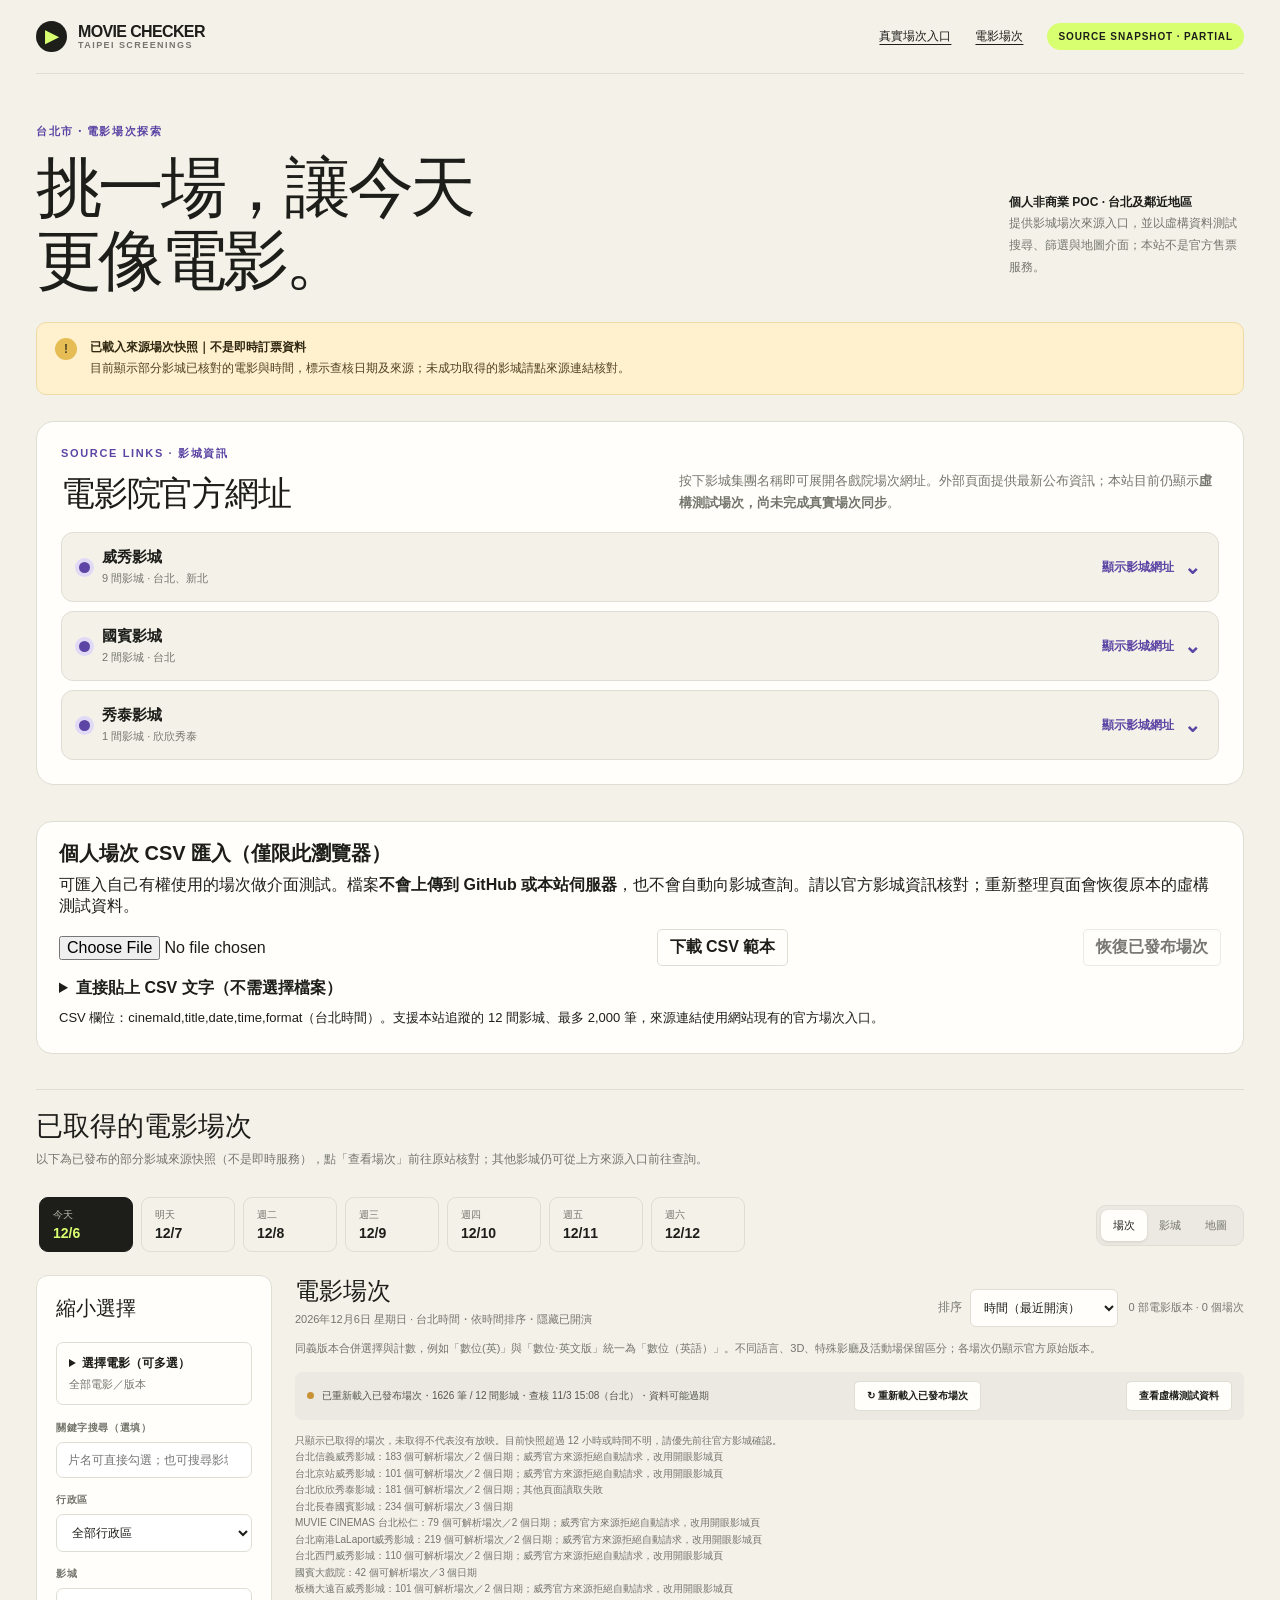
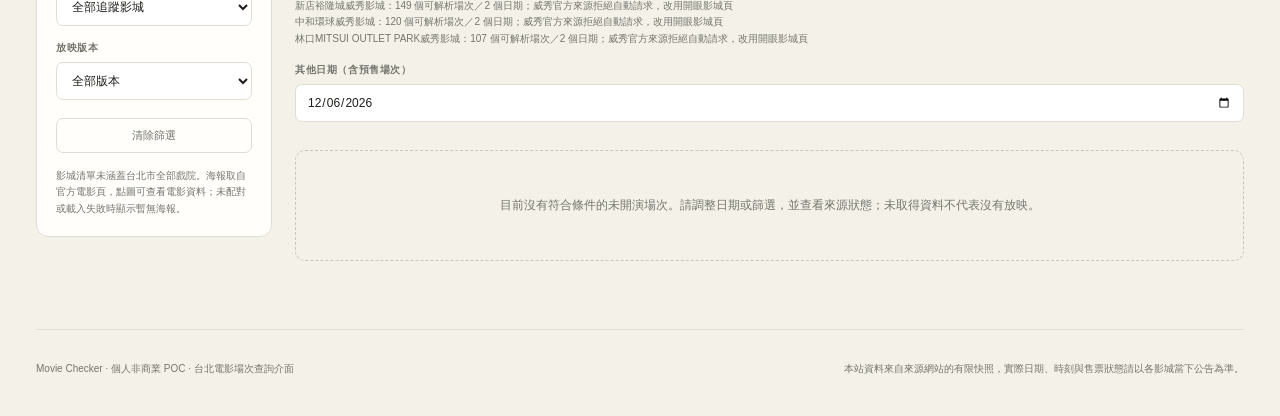
==== index.html @ 9c83021f "Render verified atmovies and Ambassador film posters in screening cards" ====
<!DOCTYPE html><html lang="zh-Hant"><head>
  <meta charset="utf-8">
  <meta name="viewport" content="width=device-width, initial-scale=1">
  <meta name="theme-color" content="#f4f1e9">
  <title>Movie Checker｜個人非商業 POC · 官方場次入口與測試介面</title>
  <style>
    :root {
      color-scheme: light;
      --paper: #f4f1e9;
      --card: #fffefa;
      --ink: #1d1e1a;
      --muted: #74766d;
      --line: #deded4;
      --acid: #d8ff70;
      --purple: #5c45a4;
      --warning: #fff1cd;
      --serif: Georgia, "Noto Serif TC", "Songti TC", serif;
      font-family: "Aptos", "Noto Sans TC", "PingFang TC", "Microsoft JhengHei", sans-serif;
    }
    * { box-sizing: border-box; }
    body { margin: 0; color: var(--ink); background: var(--paper); }
    a { color: inherit; }
    button, input, select { font: inherit; }
    button, select, a { -webkit-tap-highlight-color: transparent; }
    :focus-visible { outline: 3px solid var(--purple); outline-offset: 3px; }
    .shell { max-width: 1320px; margin: 0 auto; padding: 0 36px; }
    .topbar { height: 74px; display: flex; align-items: center; justify-content: space-between; border-bottom: 1px solid var(--line); }
    .brand { display: inline-flex; align-items: center; gap: 11px; text-decoration: none; font-weight: 800; letter-spacing: -.04em; }
    .brand-mark { display: grid; place-items: center; width: 31px; height: 31px; background: var(--ink); color: var(--acid); border-radius: 50%; font-size: 17px; }
    .brand small { display: block; color: var(--muted); font-size: 9px; letter-spacing: .16em; line-height: 1.1; }
    .top-links { display: flex; align-items: center; gap: 24px; font-size: 12px; }
    .top-links a { text-decoration-thickness: 1px; text-underline-offset: 4px; }
    .demo-label { background: var(--acid); padding: 8px 11px; border-radius: 99px; font-size: 10px; font-weight: 800; letter-spacing: .09em; }
    .hero { display: grid; grid-template-columns: 1fr auto; gap: 24px; align-items: end; padding: 50px 0 25px; }
    .eyebrow { margin: 0 0 13px; color: var(--purple); font-size: 11px; font-weight: 800; letter-spacing: .15em; text-transform: uppercase; }
    h1 { max-width: 720px; margin: 0; font: 500 clamp(36px, 5.5vw, 66px)/1.1 var(--serif); letter-spacing: -.055em; }
    .hero-note { max-width: 235px; padding-bottom: 7px; color: var(--muted); font-size: 12px; line-height: 1.8; }
    .hero-note strong { color: var(--ink); }
    .demo-banner { display: flex; align-items: flex-start; gap: 13px; padding: 15px 18px; background: var(--warning); border: 1px solid #efdba7; border-radius: 10px; color: #4e4224; font-size: 12px; line-height: 1.6; }
    .demo-banner b { display: block; margin-bottom: 2px; color: #302812; }
    .demo-icon { flex: 0 0 22px; display: grid; place-items: center; width: 22px; height: 22px; background: #e6bc54; border-radius: 50%; font-weight: 900; }
    .toolbar { display: flex; justify-content: space-between; align-items: center; gap: 20px; margin: 25px 0 18px; }
    .date-strip { display: flex; gap: 8px; overflow-x: auto; padding: 3px 3px 5px; scrollbar-width: thin; }
    .date-button { min-width: 94px; padding: 10px 13px; border: 1px solid var(--line); border-radius: 9px; background: transparent; color: var(--muted); text-align: left; cursor: pointer; }
    .date-button span { display: block; font-size: 10px; }
    .date-button strong { display: block; margin-top: 3px; color: var(--ink); font-size: 14px; }
    .date-button:disabled, input[type="date"]:disabled { opacity: .5; cursor: not-allowed; }
    .screening-date { color: var(--muted); font-size: 11px; white-space: nowrap; }
    .date-button[aria-pressed="true"] { border-color: var(--ink); background: var(--ink); color: #b8bdad; }
    .date-button[aria-pressed="true"] strong { color: var(--acid); }
    .view-switch { display: flex; padding: 4px; border: 1px solid var(--line); border-radius: 10px; background: #ebe9e1; }
    .view-switch button { padding: 8px 12px; border: 0; border-radius: 7px; background: transparent; color: var(--muted); font-size: 11px; cursor: pointer; }
    .view-switch button[aria-pressed="true"] { background: var(--card); color: var(--ink); box-shadow: 0 1px 3px #15151120; }
    .layout { display: grid; grid-template-columns: 236px minmax(0, 1fr); gap: 23px; align-items: start; padding-bottom: 56px; }
    .filters { position: sticky; top: 15px; padding: 19px; border: 1px solid var(--line); border-radius: 12px; background: var(--card); }
    .filters h2 { margin: 0 0 20px; font: 500 20px var(--serif); }
    .field { display: block; margin-top: 15px; }
    .field span { display: block; margin-bottom: 7px; color: var(--muted); font-size: 10px; font-weight: 700; letter-spacing: .06em; }
    .field input, .field select { width: 100%; padding: 10px 11px; border: 1px solid var(--line); border-radius: 7px; background: #fff; color: var(--ink); font-size: 12px; }
    .clear-button { width: 100%; margin-top: 18px; padding: 9px; border: 1px solid var(--line); border-radius: 7px; background: transparent; color: var(--muted); font-size: 11px; cursor: pointer; }
    .filter-foot { margin: 15px 0 0; color: var(--muted); font-size: 10px; line-height: 1.65; }
    .results-head { display: flex; justify-content: space-between; align-items: end; gap: 16px; margin: 0 0 13px; }
    .results-head h2 { margin: 0; font: 500 24px var(--serif); }
    .results-head p { margin: 5px 0 0; color: var(--muted); font-size: 11px; }
    .result-count { color: var(--muted); font-size: 11px; white-space: nowrap; }
    .movie-picker, .query-field { grid-column: 1 / -1; }
    .movie-picker { min-width: 0; margin-bottom: 16px; border: 1px solid var(--line); border-radius: 7px; background: var(--card); }
    .movie-picker summary { padding: 12px; color: var(--ink); font-size: 12px; font-weight: 700; cursor: pointer; }
    .movie-picker summary span { display: block; margin-top: 5px; color: var(--muted); font-size: 11px; font-weight: 400; }
    .movie-picker-body { padding: 0 10px 10px; }
    .movie-clear { min-height: 32px; padding: 5px 8px; border: 1px solid var(--line); border-radius: 5px; background: var(--card); color: var(--ink); font: inherit; font-size: 11px; cursor: pointer; }
    .movie-picker-note { margin: 8px 0; color: var(--muted); font-size: 11px; line-height: 1.6; }
    .movie-options { max-height: 280px; overflow-y: auto; overscroll-behavior: contain; }
    .movie-choice { display: flex; gap: 9px; align-items: flex-start; padding: 9px 4px; border-top: 1px solid var(--line); cursor: pointer; }
    .movie-choice input { flex: 0 0 auto; width: 17px; height: 17px; margin: 2px 0 0; accent-color: var(--purple); }
    .movie-choice span { min-width: 0; }
    .movie-choice strong { display: block; color: var(--ink); font-size: 12px; font-weight: 600; line-height: 1.5; overflow-wrap: anywhere; }
    .movie-choice small { display: block; margin-top: 3px; color: var(--muted); font-size: 10px; line-height: 1.5; }
    .results-head { flex-wrap: wrap; gap: 12px; }
    .results-controls { display: flex; flex-wrap: wrap; align-items: center; justify-content: flex-end; gap: 10px; }
    .sort-control { display: flex; align-items: center; gap: 8px; color: var(--muted); font-size: 12px; }
    .sort-control select { min-height: 38px; max-width: 100%; padding: 6px 9px; border: 1px solid var(--line); border-radius: 6px; background: var(--card); color: var(--ink); font: inherit; }
    .sort-note { margin: 0 0 14px; color: var(--muted); font-size: 11px; line-height: 1.6; }
    .movie-group-heading { display: flex; flex-wrap: wrap; align-items: center; justify-content: space-between; gap: 8px; margin-top: 12px; padding: 12px 0 8px; border-bottom: 1px solid var(--line); }
    .movie-group-heading h3 { display: flex; flex-wrap: wrap; align-items: center; gap: 8px; min-width: 0; overflow-wrap: anywhere; margin: 0; font: 500 18px/1.4 var(--serif); }
    .movie-group-heading > span { color: var(--muted); font-size: 11px; }
    .status-line { display: flex; align-items: center; gap: 8px; margin: 0 0 13px; padding: 9px 12px; border-radius: 7px; background: #ebe9e1; color: #55574e; font-size: 10px; }
    .status-line { flex-wrap: wrap; }
    .refresh-button { margin-left: auto; padding: 7px 12px; border: 1px solid var(--line); border-radius: 5px; background: var(--card); color: var(--ink); cursor: pointer; font: inherit; font-weight: 700; }
    .refresh-button:disabled { cursor: wait; opacity: .6; }
    .refresh-help { margin: 0 0 14px; padding: 12px; border: 1px solid var(--line); border-radius: 7px; background: var(--card); font-size: 12px; line-height: 1.7; }
    .refresh-help p { margin: 0; }
    .refresh-help a { color: var(--ink); }
    .status-dot { width: 7px; height: 7px; border-radius: 50%; background: #c89237; }
    .screening-list { display: grid; gap: 10px; }
    .screening-card { display: grid; grid-template-columns: 104px minmax(0, 1fr) auto; align-items: center; gap: 16px; padding: 14px; border: 1px solid var(--line); border-radius: 11px; background: var(--card); }
    .poster { position: relative; display: block; overflow: hidden; width: 104px; height: 156px; border-radius: 5px; background: #323a39; color: #fff; text-decoration: none; }
    .poster-fallback { display: flex; flex-direction: column; justify-content: space-between; height: 100%; padding: 9px; }
    .poster-photo .poster-fallback { position: absolute; inset: 0; }
    .poster img { position: relative; display: block; width: 100%; height: 100%; object-fit: contain; background: #262a29; }
    .poster.alt { background: linear-gradient(145deg, #162832, #226d72 62%, #b4b578); }
    .poster.alt2 { background: linear-gradient(145deg, #393224, #a65b32 60%, #e2bc76); }
    .poster small { font-size: 7px; letter-spacing: .11em; }
    .poster b { font: 500 13px/1.25 var(--serif); }
    .movie-title { margin: 0 0 5px; font: 500 19px var(--serif); }
    .movie-meta { display: flex; flex-wrap: wrap; gap: 6px; color: var(--muted); font-size: 10px; }
    .tag { padding: 3px 6px; border-radius: 4px; background: #eeede6; }
    .cinema-row { display: flex; align-items: center; gap: 6px; margin-top: 10px; color: #4e5048; font-size: 11px; font-weight: 700; }
    .pin { color: var(--purple); font-size: 13px; }
    .address { margin: 4px 0 0 18px; color: var(--muted); font-size: 10px; }
    .screening-actions { display: flex; flex-direction: column; align-items: flex-end; gap: 9px; min-width: 115px; }
    .time { font-size: 23px; font-weight: 750; letter-spacing: -.06em; font-variant-numeric: tabular-nums; }
    .action-link { display: inline-flex; width: 100%; min-height: 36px; box-sizing: border-box; justify-content: center; align-items: center; gap: 5px; padding: 8px 10px; border-radius: 6px; background: var(--acid); color: var(--ink); font-size: 10px; font-weight: 800; text-decoration: none; }
    .map-quick-link { color: var(--muted); font-size: 10px; text-underline-offset: 3px; }
    .venue-list { display: grid; grid-template-columns: repeat(2, minmax(0, 1fr)); gap: 11px; }
    .venue-card { display: flex; flex-direction: column; padding: 17px; border: 1px solid var(--line); border-radius: 11px; background: var(--card); }
    .venue-kicker { color: var(--purple); font-size: 9px; font-weight: 800; letter-spacing: .1em; }
    .venue-card h3 { margin: 7px 0; font: 500 20px var(--serif); }
    .venue-card p { flex: 1; min-height: 32px; margin: 0 0 14px; color: var(--muted); font-size: 11px; line-height: 1.55; }
    .venue-actions { display: grid; grid-template-columns: repeat(3, minmax(0, 1fr)); gap: 8px; margin-top: auto; }
    .venue-actions a, .venue-actions button { display: inline-flex; width: 100%; min-height: 36px; box-sizing: border-box; align-items: center; justify-content: center; padding: 8px 6px; border: 1px solid var(--line); border-radius: 6px; background: transparent; color: var(--ink); font-size: 10px; text-align: center; text-decoration: none; cursor: pointer; }
    .venue-actions .map-link { border-color: var(--ink); background: var(--ink); color: white; }
    .map-layout { display: grid; grid-template-columns: minmax(0, 1.35fr) minmax(220px, .65fr); min-height: 460px; overflow: hidden; border: 1px solid var(--line); border-radius: 12px; background: var(--card); }
    .map-destination { display: flex; flex-direction: column; align-items: stretch; min-height: 460px; padding: 24px; background: #e8e6dc; }
    .theatre-map { display: block; width: 100%; min-width: 200px; height: 360px; border: 1px solid var(--line); border-radius: 8px; background: var(--card); }
    .map-marker { display: grid; place-items: center; width: 54px; height: 54px; margin-bottom: 22px; border: 1px solid #c4c2b6; border-radius: 50%; background: var(--card); color: var(--purple); font-size: 27px; box-shadow: 0 5px 15px #25251d18; }
    .map-destination h3 { margin: 8px 0; font: 500 clamp(24px, 3vw, 36px)/1.2 var(--serif); }
    .map-destination p { margin: 0 0 18px; color: #55574e; font-size: 12px; }
    .map-destination .map-hint { margin-top: 15px; color: #65675e; font-size: 10px; line-height: 1.6; }
    .map-destination .map-open { display: inline-flex; padding: 10px 14px; border-radius: 6px; background: var(--ink); color: #fff; font-size: 11px; font-weight: 700; text-decoration: none; }
    .map-venues { padding: 16px; }
    .map-venues h3 { margin: 0 0 12px; font: 500 19px var(--serif); }
    .map-place { display: block; width: 100%; padding: 13px 4px; border: 0; border-top: 1px solid var(--line); background: transparent; text-align: left; cursor: pointer; }
    .map-place strong, .map-place span { display: block; }
    .map-place strong { font-size: 11px; }
    .map-place span { margin-top: 4px; color: var(--muted); font-size: 10px; }
    .empty { padding: 46px 18px; border: 1px dashed #c7c7bc; border-radius: 10px; color: var(--muted); text-align: center; font-size: 12px; }
    .hidden { display: none !important; }
    footer { display: flex; justify-content: space-between; gap: 20px; padding: 20px 0 29px; border-top: 1px solid var(--line); color: var(--muted); font-size: 10px; line-height: 1.7; }
    footer a { color: var(--ink); }
    .sr-only { position: absolute; width: 1px; height: 1px; padding: 0; margin: -1px; overflow: hidden; clip: rect(0,0,0,0); white-space: nowrap; border: 0; }
    @media (max-width: 850px) {
      .shell { padding: 0 22px; }
      .layout { grid-template-columns: 205px minmax(0, 1fr); gap: 15px; }
      .filters { padding: 15px; }
      .screening-card { grid-template-columns: 64px minmax(0, 1fr); gap: 12px; }
      .poster { width: 64px; height: 96px; }
      .screening-actions { grid-column: 2; flex-direction: row; justify-content: space-between; align-items: center; min-width: 0; }
      .address { line-height: 1.45; }
    }
    @media (max-width: 620px) {
      .shell { padding: 0 16px; }
      .topbar { height: 62px; }
      .top-links { gap: 12px; }
      .top-links a:first-child { display: none; }
      .hero { display: block; padding: 34px 0 20px; }
      h1 { font-size: clamp(38px, 11vw, 54px); }
      .hero-note { max-width: none; padding: 13px 0 0; }
      .toolbar { display: block; margin-top: 19px; }
      .view-switch { width: max-content; margin-top: 12px; }
      .layout { display: flex; flex-direction: column; }
      .filters { position: static; width: 100%; }
      .filter-controls { display: grid; grid-template-columns: 1fr 1fr; gap: 0 12px; }
      .field:first-child { grid-column: 1 / -1; }
      .clear-button { margin-top: 12px; }
      .results { width: 100%; }
      .screening-actions { display: grid; grid-template-columns: 1fr 1fr; align-items: center; gap: 8px; }
      .screening-actions .time, .screening-actions .screening-date { grid-column: 1 / -1; }
      .venue-list { grid-template-columns: 1fr; }
      .map-layout { display: flex; flex-direction: column; }
      .map-destination { min-height: 310px; padding: 18px; }
      .theatre-map { height: 300px; }
      .map-venues { padding-top: 9px; }
      footer { display: block; }
      footer p { margin: 6px 0; }
    }
  
    .live-source-section { margin: 26px 0 36px; padding: 24px; border: 1px solid var(--line); background: #fffefa; border-radius: 18px; }
    .live-source-heading { display: flex; align-items: end; justify-content: space-between; gap: 24px; margin-bottom: 18px; }
    .live-source-heading h2 { margin: 0; font: 500 clamp(23px,3.4vw,34px)/1.2 var(--serif); letter-spacing: -.035em; }
    .live-source-heading p:last-child { max-width: 540px; margin: 0; font-size: 13px; line-height: 1.7; color: var(--muted); }
    .cinema-source-accordion { display: grid; gap: 9px; }
    .cinema-source-group { border: 1px solid var(--line); border-radius: 12px; background: var(--paper); overflow: hidden; }
    .cinema-source-group > summary { display: flex; align-items: center; justify-content: space-between; gap: 16px; padding: 15px 17px; cursor: pointer; list-style: none; }
    .cinema-source-group > summary::-webkit-details-marker { display: none; }
    .cinema-source-group > summary:hover { background: #edeadd; }
    .cinema-source-group > summary:focus-visible { outline: 3px solid var(--purple); outline-offset: -3px; }
    .cinema-source-summary-main { display: flex; align-items: center; gap: 12px; min-width: 0; }
    .cinema-source-dot { width: 11px; height: 11px; border-radius: 50%; background: var(--purple); flex: none; box-shadow: 0 0 0 4px #e1daf7; }
    .cinema-source-summary-text { display: flex; flex-direction: column; gap: 4px; }
    .cinema-source-summary-text strong { font-size: 15px; }
    .cinema-source-summary-text small { color: var(--muted); font-size: 11px; }
    .cinema-source-action { display: flex; align-items: center; gap: 10px; color: var(--purple); font-weight: 700; font-size: 12px; white-space: nowrap; }
    .cinema-source-chevron { display: inline-block; font-size: 20px; line-height: 1; transition: transform .15s ease; }
    .cinema-source-group[open] .cinema-source-chevron { transform: rotate(180deg); }
    .cinema-source-group[open] { background: #fffefa; }
    .cinema-source-group[open] > summary { border-bottom: 1px solid var(--line); }
    .live-cinema-grid { display: grid; grid-template-columns: repeat(3,minmax(0,1fr)); gap: 10px; padding: 14px; }
    .live-cinema-card { display: flex; flex-direction: column; min-width: 0; padding: 15px; background: var(--paper); border: 1px solid var(--line); border-radius: 10px; }
    .live-cinema-meta { color: var(--purple); font-size: 11px; font-weight: 700; }
    .live-cinema-card h4 { font-size: 15px; margin: 9px 0 7px; line-height: 1.4; }
    .live-cinema-card p { font-size: 12px; line-height: 1.6; color: var(--muted); margin: 0 0 13px; }
    .live-cinema-card a { margin-top: auto; display: inline-flex; width: fit-content; padding: 9px 12px; font-size: 12px; font-weight: 800; background: var(--ink); color: var(--acid); border-radius: 8px; text-decoration: none; }
    .live-cinema-card a:hover { text-decoration: underline; }
    
    @media (max-width: 600px) { .live-source-section { padding: 16px; } .live-cinema-grid { grid-template-columns: 1fr; padding: 10px; } .cinema-source-group > summary { padding: 14px; } .cinema-source-action-label { display: none; } }
    
    .demo-section-title { margin: 35px 0 0; padding-top: 20px; border-top: 1px solid var(--line); }
    .demo-section-title h2 { font: 500 27px/1.2 var(--serif); margin: 0 0 7px; }
    .demo-section-title p { color: var(--muted); font-size: 12px; line-height: 1.6; margin: 0; }
    @media (max-width: 920px) { .live-cinema-grid { grid-template-columns: repeat(2,minmax(0,1fr)); } .live-source-heading { display: block; } .live-source-heading p:last-child { margin-top: 12px; } }
    

  </style>
<meta name="movie-checker-hosting" content="snapshot"></head>
<body>
  <div class="shell">
    <header class="topbar">
      <a class="brand" href="#top" aria-label="Movie Checker 首頁">
        <span class="brand-mark" aria-hidden="true">▶</span>
        <span>MOVIE CHECKER<small>TAIPEI SCREENINGS</small></span>
      </a>
      <div class="top-links">
        <a href="#live-showtimes">真實場次入口</a>
        <a href="#screening-view">電影場次</a>
        <span class="demo-label">TEST PREVIEW · SYNTHETIC DATA</span>
      </div>
    </header>

    <main id="top">
      <section class="hero" aria-labelledby="main-title">
        <div>
          <p class="eyebrow">台北市・電影場次探索</p>
          <h1 id="main-title">挑一場，讓今天<br>更像電影。</h1>
        </div>
        <p class="hero-note"><strong>個人非商業 POC · 台北及鄰近地區</strong><br>提供影城場次來源入口，並以虛構資料測試搜尋、篩選與地圖介面；本站不是官方售票服務。</p>
      </section>

      <aside class="demo-banner" aria-label="場次資料說明">
        <span class="demo-icon" aria-hidden="true">!</span>
        <div><b>個人非商業 POC｜全部電影與場次皆為虛構</b>這是用於測試搜尋、篩選、排序、影城和地圖功能的模擬資料。並非官方電影放映時間，請勿依此訂票或安排行程。「更新場次」僅重新載入這份測試快照。</div>
      </aside>

      
<section class="live-source-section" id="live-showtimes" aria-labelledby="live-showtimes-title">
 <div class="live-source-heading"><div><p class="eyebrow">SOURCE LINKS · 影城資訊</p><h2 id="live-showtimes-title">電影院官方網址</h2></div>
 <p>按下影城集團名稱即可展開各戲院場次網址。外部頁面提供最新公布資訊；本站目前仍顯示<strong>虛構測試場次，尚未完成真實場次同步</strong>。</p></div>
 <div class="cinema-source-accordion" aria-label="依影城集團展開網址"><details class="cinema-source-group">
 <summary><span class="cinema-source-summary-main"><span class="cinema-source-dot" aria-hidden="true"></span><span class="cinema-source-summary-text"><strong>威秀影城</strong><small>9 間影城 · 台北、新北</small></span></span><span class="cinema-source-action"><span class="cinema-source-action-label">顯示影城網址</span><span class="cinema-source-chevron" aria-hidden="true">⌄</span></span></summary>
 <div class="live-cinema-grid"><article class="live-cinema-card"><span class="live-cinema-meta">信義區</span><h4>台北信義威秀影城</h4><p>台北市信義區松壽路20號</p><a href="https://www.vscinemas.com.tw/theater/detail.aspx?id=1" target="_blank" rel="noopener noreferrer" aria-label="開啟台北信義威秀影城的威秀官方影城頁">威秀官方影城頁 ↗</a></article>
<article class="live-cinema-card"><span class="live-cinema-meta">大同區</span><h4>台北京站威秀影城</h4><p>台北市大同區市民大道一段209號5樓</p><a href="https://www.vscinemas.com.tw/theater/detail.aspx?id=2" target="_blank" rel="noopener noreferrer" aria-label="開啟台北京站威秀影城的威秀官方影城頁">威秀官方影城頁 ↗</a></article>
<article class="live-cinema-card"><span class="live-cinema-meta">信義區</span><h4>MUVIE CINEMAS 台北松仁</h4><p>台北市信義區松仁路58號10樓（遠百信義A13）</p><a href="https://www.vscinemas.com.tw/theater/detail2.aspx?id=23" target="_blank" rel="noopener noreferrer" aria-label="開啟MUVIE CINEMAS 台北松仁的威秀官方影城頁">威秀官方影城頁 ↗</a></article>
<article class="live-cinema-card"><span class="live-cinema-meta">南港區</span><h4>台北南港LaLaport威秀影城</h4><p>台北市南港區經貿二路131號5樓（南港LaLaport購物中心）</p><a href="https://www.vscinemas.com.tw/theater/detail.aspx?id=34" target="_blank" rel="noopener noreferrer" aria-label="開啟台北南港LaLaport威秀影城的威秀官方影城頁">威秀官方影城頁 ↗</a></article>
<article class="live-cinema-card"><span class="live-cinema-meta">萬華區</span><h4>台北西門威秀影城</h4><p>台北市萬華區漢中街52號8-11樓</p><a href="https://www.vscinemas.com.tw/theater/detail.aspx?id=31" target="_blank" rel="noopener noreferrer" aria-label="開啟台北西門威秀影城的威秀官方影城頁">威秀官方影城頁 ↗</a></article>
<article class="live-cinema-card"><span class="live-cinema-meta">新北市板橋區</span><h4>板橋大遠百威秀影城</h4><p>新北市板橋區新站路28號10樓</p><a href="https://www.vscinemas.com.tw/theater/detail.aspx?id=4" target="_blank" rel="noopener noreferrer" aria-label="開啟板橋大遠百威秀影城的威秀官方影城頁">威秀官方影城頁 ↗</a></article>
<article class="live-cinema-card"><span class="live-cinema-meta">新北市新店區</span><h4>新店裕隆城威秀影城</h4><p>新北市新店區中興路三段70號7樓（新店裕隆城）</p><a href="https://www.vscinemas.com.tw/theater/detail.aspx?id=28" target="_blank" rel="noopener noreferrer" aria-label="開啟新店裕隆城威秀影城的威秀官方影城頁">威秀官方影城頁 ↗</a></article>
<article class="live-cinema-card"><span class="live-cinema-meta">新北市中和區</span><h4>中和環球威秀影城</h4><p>新北市中和區中山路三段122號4樓</p><a href="https://www.vscinemas.com.tw/theater/detail.aspx?id=25" target="_blank" rel="noopener noreferrer" aria-label="開啟中和環球威秀影城的威秀官方影城頁">威秀官方影城頁 ↗</a></article>
<article class="live-cinema-card"><span class="live-cinema-meta">新北市林口區</span><h4>林口MITSUI OUTLET PARK威秀影城</h4><p>新北市林口區文化三路一段356號3樓</p><a href="https://www.vscinemas.com.tw/theater/detail.aspx?id=5" target="_blank" rel="noopener noreferrer" aria-label="開啟林口MITSUI OUTLET PARK威秀影城的威秀官方影城頁">威秀官方影城頁 ↗</a></article></div>
 </details>
<details class="cinema-source-group">
 <summary><span class="cinema-source-summary-main"><span class="cinema-source-dot" aria-hidden="true"></span><span class="cinema-source-summary-text"><strong>國賓影城</strong><small>2 間影城 · 台北</small></span></span><span class="cinema-source-action"><span class="cinema-source-action-label">顯示影城網址</span><span class="cinema-source-chevron" aria-hidden="true">⌄</span></span></summary>
 <div class="live-cinema-grid"><article class="live-cinema-card"><span class="live-cinema-meta">中山區</span><h4>台北長春國賓影城</h4><p>台北市中山區長春路176號</p><a href="https://www.ambassador.com.tw/home/Showtime?ID=453b2966-f7c2-44a9-b2eb-687493855d0e" target="_blank" rel="noopener noreferrer" aria-label="開啟台北長春國賓影城的國賓官方場次頁">國賓官方場次頁 ↗</a></article>
<article class="live-cinema-card"><span class="live-cinema-meta">萬華區</span><h4>國賓大戲院</h4><p>台北市萬華區成都路88號</p><a href="https://www.ambassador.com.tw/home/Showtime?ID=84b87b82-b936-4a39-b91f-e88328d33b4e" target="_blank" rel="noopener noreferrer" aria-label="開啟國賓大戲院的國賓官方場次頁">國賓官方場次頁 ↗</a></article></div>
 </details>
<details class="cinema-source-group">
 <summary><span class="cinema-source-summary-main"><span class="cinema-source-dot" aria-hidden="true"></span><span class="cinema-source-summary-text"><strong>秀泰影城</strong><small>1 間影城 · 欣欣秀泰</small></span></span><span class="cinema-source-action"><span class="cinema-source-action-label">顯示影城網址</span><span class="cinema-source-chevron" aria-hidden="true">⌄</span></span></summary>
 <div class="live-cinema-grid"><article class="live-cinema-card"><span class="live-cinema-meta">中山區</span><h4>台北欣欣秀泰影城</h4><p>台北市中山區林森北路247號</p><a href="https://www.atmovies.com.tw/showtime/t02d03/a02/" target="_blank" rel="noopener noreferrer" aria-label="開啟台北欣欣秀泰影城的開眼電影網場次頁">開眼電影網場次頁 ↗</a></article></div>
 </details></div>
 </section>
 <section id="personal-import" aria-labelledby="personal-import-title" style="border:1px solid var(--line);background:var(--card);border-radius:16px;padding:18px 22px;margin:22px 0;">
  <h2 id="personal-import-title" style="margin:0 0 8px;font-size:20px;">個人場次 CSV 匯入（僅限此瀏覽器）</h2>
  <p style="margin:0 0 12px;">可匯入自己有權使用的場次做介面測試。檔案<strong>不會上傳到 GitHub 或本站伺服器</strong>，也不會自動向影城查詢。請以官方影城資訊核對；重新整理頁面會恢復原本的虛構測試資料。</p>
  <div style="display:flex;align-items:center;gap:10px;flex-wrap:wrap;">
    <input id="personal-showtimes-file" type="file" accept=".csv,text/csv" aria-describedby="personal-import-help" style="max-width:100%;font:inherit;">
    <button id="personal-import-template" type="button" class="refresh-button">下載 CSV 範本</button>
    <button id="personal-import-reset" type="button" class="refresh-button" disabled>恢復已發布場次</button>
  </div>
  <details style="margin-top:12px;">
    <summary style="cursor:pointer;font-weight:700;">直接貼上 CSV 文字（不需選擇檔案）</summary>
    <label for="personal-showtimes-paste" style="display:block;margin:10px 0 6px;">貼上已確認有權使用的電影場次資料：</label>
    <textarea id="personal-showtimes-paste" rows="5" aria-describedby="personal-import-help" placeholder="cinemaId,title,date,time,format" style="width:100%;max-width:100%;padding:10px;border:1px solid var(--line);border-radius:7px;font:inherit;font-size:13px;"></textarea>
    <button id="personal-import-paste-button" type="button" class="refresh-button" style="margin:8px 0 0;">預覽貼上的場次</button>
  </details>
  <p id="personal-import-help" style="margin:10px 0 0;font-size:13px;">CSV 欄位：cinemaId,title,date,time,format（台北時間）。支援本站追蹤的 12 間影城、最多 2,000 筆，來源連結使用網站現有的官方場次入口。</p>
  <p id="personal-import-status" role="status" aria-live="polite" style="margin:8px 0 0;font-weight:600;"></p>
</section>
<div class="demo-section-title"><h2>電影場次查詢</h2><p>先讀取已發布的來源快照；顯示時會標示資料來源、查核狀態及台北時間。場次可能變更，訂票前請前往原站核對。</p></div>

      <section class="toolbar" aria-label="日期與檢視方式">
        <div id="date-strip" class="date-strip" role="group" aria-label="選擇觀影日期"></div>
        <div class="view-switch" role="group" aria-label="選擇檢視方式">
          <button type="button" data-view="screenings" aria-pressed="true">場次</button>
          <button type="button" data-view="cinemas" aria-pressed="false">影城</button>
          <button type="button" data-view="map" aria-pressed="false">地圖</button>
        </div>
      </section>

      <div class="layout">
        <aside class="filters" aria-labelledby="filter-title">
          <h2 id="filter-title">縮小選擇</h2>
          <div class="filter-controls">
            <details class="movie-picker" id="movie-picker"><summary>選擇電影（可多選）<span id="movie-selection-status">全部電影／版本</span></summary><div class="movie-picker-body"><button class="movie-clear" id="movie-clear" type="button">取消電影勾選</button><p class="movie-picker-note">列出已取得資料中所有日期、影城與版本的電影。勾選後跨日期顯示該電影的未開演場次；取消勾選後恢復按日期查看。下列數量為符合其他篩選的跨日期場次數。</p><div class="movie-options" id="movie-options" role="group" aria-label="選擇電影與版本"></div></div></details>
            <label class="field query-field"><span>關鍵字搜尋（選填）</span><input id="query" type="search" placeholder="片名可直接勾選；也可搜尋影城或地址" autocomplete="off"></label>
            <label class="field"><span>行政區</span><select id="district"><option value="">全部行政區</option></select></label>
            <label class="field"><span>影城</span><select id="cinema"><option value="">全部追蹤影城</option></select></label>
            <label class="field"><span>放映版本</span><select id="format"><option value="">全部版本</option></select></label>
          </div>
          <button id="clear" class="clear-button" type="button">清除篩選</button>
          <p class="filter-foot">影城清單未涵蓋台北市全部戲院。海報取自官方電影頁，點圖可查看電影資料；未配對或載入失敗時顯示暫無海報。</p>
        </aside>

        <section class="results" aria-labelledby="results-title">
          <div class="results-head">
            <div><h2 id="results-title">今日場次</h2><p id="selected-date"></p></div>
            <div class="results-controls"><label class="sort-control" id="sort-control">排序<select id="sort-order" aria-describedby="sort-note"><option value="time">時間（最近開演）</option><option value="movie">電影（各版本分開）</option><option value="version">版本（各電影分開）</option></select></label><span id="result-count" class="result-count" aria-live="polite"></span></div>
          </div>
          <p class="sort-note" id="sort-note">同義版本合併選擇與計數，例如「數位(英)」與「數位‧英文版」統一為「數位（英語）」。不同語言、3D、特殊影廳及活動場保留區分；各場次仍顯示官方原始版本。</p>
          <div class="status-line"><span class="status-dot" aria-hidden="true"></span><span id="sync-time" role="status" aria-live="polite">讀取已發布的來源快照…</span><button type="button" class="refresh-button" id="refresh-catalog" aria-describedby="refresh-note">↻ 重新載入已發布場次</button><button type="button" class="refresh-button" id="toggle-demo-preview" aria-pressed="false">查看虛構測試資料</button></div>
          <div class="refresh-help hidden" id="refresh-help"><p>無法讀取已發布的場次快照。請確認網路後再試；目前顯示的資料會保留。</p></div>
          <p class="sr-only" id="refresh-note">重新載入 GitHub Pages 已發布的來源快照，保留目前篩選；資料由站點排程更新，不會從瀏覽器直接抓取影城。</p>
          <div id="source-health" class="filter-foot" style="white-space:pre-line;margin:0 0 16px"></div><label class="field" style="margin:0 0 16px"><span id="date-scope-note">其他日期（含預售場次）</span><input id="date-picker" type="date"></label><div id="screening-view" class="screening-list"></div>
          <div id="cinema-view" class="venue-list hidden"></div>
          <div id="map-layout" class="map-layout hidden">
            <div class="map-destination"><span class="venue-kicker">GOOGLE MAPS · 地點導覽</span><h3 id="map-selected-name"></h3><p id="map-selected-address"></p><iframe id="theatre-map" class="theatre-map" title="Google Maps 影城位置" loading="lazy" referrerpolicy="strict-origin-when-cross-origin" allowfullscreen=""></iframe><span class="map-hint">可直接在此拖曳、縮放與查看位置；選擇其他影城會切換地圖。地圖由 Google 提供。</span><a id="map-launch" class="map-open" target="_blank" rel="noopener noreferrer">地圖無法載入？在 Google Maps 查看 ↗</a></div>
            <div class="map-venues"><h3>選擇影城</h3><div id="map-place-list"></div></div>
          </div>
          <p id="empty-state" class="empty hidden">目前沒有符合條件的未開演場次。請調整日期或篩選，並查看來源狀態；未取得資料不代表沒有放映。</p>
        </section>
      </div>
    </main>

    <footer>
      <p>Movie Checker · 個人非商業 POC · 台北電影場次查詢介面</p>
      <p>本站為個人非商業 POC。已載入來源快照時，場次仍可能更新或取消；請至原始影城場次頁核對。虛構測試資料另行標示。</p>
    </footer>
  </div>

  <script id="catalog-data" type="application/json">{"schemaVersion":1,"mode":"personal-local","checkedAt":null,"refreshIntervalMinutes":30,"cinemas":[{"id":"vieshow-xinyi","name":"台北信義威秀影城","chain":"威秀影城","district":"信義區","address":"台北市信義區松壽路20號","officialUrl":"https://www.vscinemas.com.tw/theater/detail.aspx?id=1","showtimesUrl":"https://www.vscinemas.com.tw/ShowTimes/"},{"id":"vieshow-qsquare","name":"台北京站威秀影城","chain":"威秀影城","district":"大同區","address":"台北市大同區市民大道一段209號5樓","officialUrl":"https://www.vscinemas.com.tw/theater/detail.aspx?id=2","showtimesUrl":"https://www.vscinemas.com.tw/ShowTimes/"},{"id":"showtime-xinxin","name":"台北欣欣秀泰影城","chain":"秀泰影城","district":"中山區","address":"台北市中山區林森北路247號","officialUrl":"https://www.showtimes.com.tw/cinemas/2/","showtimesUrl":"https://www.atmovies.com.tw/showtime/t02d03/a02/"},{"id":"ambassador-changchun","name":"台北長春國賓影城","chain":"國賓影城","district":"中山區","address":"台北市中山區長春路176號","officialUrl":"https://www.ambassador.com.tw/home/theater_intro_a5","showtimesUrl":"https://www.ambassador.com.tw/home/Showtime?ID=453b2966-f7c2-44a9-b2eb-687493855d0e"},{"id":"vieshow-muvie","name":"MUVIE CINEMAS 台北松仁","chain":"威秀影城","district":"信義區","address":"台北市信義區松仁路58號10樓（遠百信義A13）","officialUrl":"https://www.vscinemas.com.tw/theater/detail2.aspx?id=23","showtimesUrl":"https://www.vscinemas.com.tw/ShowTimes/"},{"id":"vieshow-nangang","name":"台北南港LaLaport威秀影城","chain":"威秀影城","district":"南港區","address":"台北市南港區經貿二路131號5樓（南港LaLaport購物中心）","officialUrl":"https://www.vscinemas.com.tw/theater/detail.aspx?id=34","showtimesUrl":"https://www.vscinemas.com.tw/ShowTimes/"},{"id":"vieshow-ximen","name":"台北西門威秀影城","chain":"威秀影城","district":"萬華區","address":"台北市萬華區漢中街52號8-11樓","officialUrl":"https://www.vscinemas.com.tw/theater/detail.aspx?id=31","showtimesUrl":"https://www.vscinemas.com.tw/ShowTimes/"},{"id":"ambassador-main","name":"國賓大戲院","chain":"國賓影城","district":"萬華區","address":"台北市萬華區成都路88號","officialUrl":"https://www.ambassador.com.tw/home/TheaterList","showtimesUrl":"https://www.ambassador.com.tw/home/Showtime?ID=84b87b82-b936-4a39-b91f-e88328d33b4e"},{"id":"vieshow-banqiao","name":"板橋大遠百威秀影城","chain":"威秀影城","district":"新北市板橋區","address":"新北市板橋區新站路28號10樓","officialUrl":"https://www.vscinemas.com.tw/theater/detail.aspx?id=4","showtimesUrl":"https://www.vscinemas.com.tw/ShowTimes/"},{"id":"vieshow-xindian","name":"新店裕隆城威秀影城","chain":"威秀影城","district":"新北市新店區","address":"新北市新店區中興路三段70號7樓（新店裕隆城）","officialUrl":"https://www.vscinemas.com.tw/theater/detail.aspx?id=28","showtimesUrl":"https://www.vscinemas.com.tw/ShowTimes/"},{"id":"vieshow-zhonghe","name":"中和環球威秀影城","chain":"威秀影城","district":"新北市中和區","address":"新北市中和區中山路三段122號4樓","officialUrl":"https://www.vscinemas.com.tw/theater/detail.aspx?id=25","showtimesUrl":"https://www.vscinemas.com.tw/ShowTimes/"},{"id":"vieshow-linkou","name":"林口MITSUI OUTLET PARK威秀影城","chain":"威秀影城","district":"新北市林口區","address":"新北市林口區文化三路一段356號3樓","officialUrl":"https://www.vscinemas.com.tw/theater/detail.aspx?id=5","showtimesUrl":"https://www.vscinemas.com.tw/ShowTimes/"}],"screenings":[{"id":"demo-2026-11-01-0-0","cinemaId":"vieshow-xinyi","date":"2026-11-01","sourceBusinessDate":"2026-11-01","title":"星光電台（測試）","time":"13:10","startsAt":"2026-11-01T13:10:00+08:00","format":"數位","sourceUrl":"https://www.vscinemas.com.tw/ShowTimes/","posterVariant":"teal","isDemo":true,"fetchedAt":null},{"id":"demo-2026-11-01-0-1","cinemaId":"vieshow-xinyi","date":"2026-11-01","sourceBusinessDate":"2026-11-01","title":"雲端旅人（測試）","time":"16:20","startsAt":"2026-11-01T16:20:00+08:00","format":"IMAX","sourceUrl":"https://www.vscinemas.com.tw/ShowTimes/","posterVariant":"amber","isDemo":true,"fetchedAt":null},{"id":"demo-2026-11-01-0-2","cinemaId":"vieshow-xinyi","date":"2026-11-01","sourceBusinessDate":"2026-11-01","title":"午夜紙飛機（測試）","time":"19:30","startsAt":"2026-11-01T19:30:00+08:00","format":"4DX","sourceUrl":"https://www.vscinemas.com.tw/ShowTimes/","posterVariant":"purple","isDemo":true,"fetchedAt":null},{"id":"demo-2026-11-01-0-3","cinemaId":"vieshow-xinyi","date":"2026-11-01","sourceBusinessDate":"2026-11-01","title":"海邊的訊號（測試）","time":"21:50","startsAt":"2026-11-01T21:50:00+08:00","format":"數位(國)","sourceUrl":"https://www.vscinemas.com.tw/ShowTimes/","posterVariant":"teal","isDemo":true,"fetchedAt":null},{"id":"demo-2026-11-01-1-0","cinemaId":"vieshow-qsquare","date":"2026-11-01","sourceBusinessDate":"2026-11-01","title":"雲端旅人（測試）","time":"13:10","startsAt":"2026-11-01T13:10:00+08:00","format":"IMAX","sourceUrl":"https://www.vscinemas.com.tw/ShowTimes/","posterVariant":"amber","isDemo":true,"fetchedAt":null},{"id":"demo-2026-11-01-1-1","cinemaId":"vieshow-qsquare","date":"2026-11-01","sourceBusinessDate":"2026-11-01","title":"午夜紙飛機（測試）","time":"16:20","startsAt":"2026-11-01T16:20:00+08:00","format":"4DX","sourceUrl":"https://www.vscinemas.com.tw/ShowTimes/","posterVariant":"purple","isDemo":true,"fetchedAt":null},{"id":"demo-2026-11-01-1-2","cinemaId":"vieshow-qsquare","date":"2026-11-01","sourceBusinessDate":"2026-11-01","title":"海邊的訊號（測試）","time":"19:30","startsAt":"2026-11-01T19:30:00+08:00","format":"數位(國)","sourceUrl":"https://www.vscinemas.com.tw/ShowTimes/","posterVariant":"teal","isDemo":true,"fetchedAt":null},{"id":"demo-2026-11-01-1-3","cinemaId":"vieshow-qsquare","date":"2026-11-01","sourceBusinessDate":"2026-11-01","title":"時間的郵差（測試）","time":"21:50","startsAt":"2026-11-01T21:50:00+08:00","format":"數位","sourceUrl":"https://www.vscinemas.com.tw/ShowTimes/","posterVariant":"amber","isDemo":true,"fetchedAt":null},{"id":"demo-2026-11-01-2-0","cinemaId":"showtime-xinxin","date":"2026-11-01","sourceBusinessDate":"2026-11-01","title":"午夜紙飛機（測試）","time":"13:10","startsAt":"2026-11-01T13:10:00+08:00","format":"4DX","sourceUrl":"https://www.atmovies.com.tw/showtime/t02d03/a02/","posterVariant":"purple","isDemo":true,"fetchedAt":null},{"id":"demo-2026-11-01-2-1","cinemaId":"showtime-xinxin","date":"2026-11-01","sourceBusinessDate":"2026-11-01","title":"海邊的訊號（測試）","time":"16:20","startsAt":"2026-11-01T16:20:00+08:00","format":"數位(國)","sourceUrl":"https://www.atmovies.com.tw/showtime/t02d03/a02/","posterVariant":"teal","isDemo":true,"fetchedAt":null},{"id":"demo-2026-11-01-2-2","cinemaId":"showtime-xinxin","date":"2026-11-01","sourceBusinessDate":"2026-11-01","title":"時間的郵差（測試）","time":"19:30","startsAt":"2026-11-01T19:30:00+08:00","format":"數位","sourceUrl":"https://www.atmovies.com.tw/showtime/t02d03/a02/","posterVariant":"amber","isDemo":true,"fetchedAt":null},{"id":"demo-2026-11-01-2-3","cinemaId":"showtime-xinxin","date":"2026-11-01","sourceBusinessDate":"2026-11-01","title":"城市尋光（測試）","time":"21:50","startsAt":"2026-11-01T21:50:00+08:00","format":"IMAX","sourceUrl":"https://www.atmovies.com.tw/showtime/t02d03/a02/","posterVariant":"purple","isDemo":true,"fetchedAt":null},{"id":"demo-2026-11-01-3-0","cinemaId":"ambassador-changchun","date":"2026-11-01","sourceBusinessDate":"2026-11-01","title":"海邊的訊號（測試）","time":"13:10","startsAt":"2026-11-01T13:10:00+08:00","format":"數位(國)","sourceUrl":"https://www.ambassador.com.tw/home/Showtime?ID=453b2966-f7c2-44a9-b2eb-687493855d0e","posterVariant":"teal","isDemo":true,"fetchedAt":null},{"id":"demo-2026-11-01-3-1","cinemaId":"ambassador-changchun","date":"2026-11-01","sourceBusinessDate":"2026-11-01","title":"時間的郵差（測試）","time":"16:20","startsAt":"2026-11-01T16:20:00+08:00","format":"數位","sourceUrl":"https://www.ambassador.com.tw/home/Showtime?ID=453b2966-f7c2-44a9-b2eb-687493855d0e","posterVariant":"amber","isDemo":true,"fetchedAt":null},{"id":"demo-2026-11-01-3-2","cinemaId":"ambassador-changchun","date":"2026-11-01","sourceBusinessDate":"2026-11-01","title":"城市尋光（測試）","time":"19:30","startsAt":"2026-11-01T19:30:00+08:00","format":"IMAX","sourceUrl":"https://www.ambassador.com.tw/home/Showtime?ID=453b2966-f7c2-44a9-b2eb-687493855d0e","posterVariant":"purple","isDemo":true,"fetchedAt":null},{"id":"demo-2026-11-01-3-3","cinemaId":"ambassador-changchun","date":"2026-11-01","sourceBusinessDate":"2026-11-01","title":"星光電台（測試）","time":"21:50","startsAt":"2026-11-01T21:50:00+08:00","format":"4DX","sourceUrl":"https://www.ambassador.com.tw/home/Showtime?ID=453b2966-f7c2-44a9-b2eb-687493855d0e","posterVariant":"teal","isDemo":true,"fetchedAt":null},{"id":"demo-2026-11-01-4-0","cinemaId":"vieshow-muvie","date":"2026-11-01","sourceBusinessDate":"2026-11-01","title":"時間的郵差（測試）","time":"13:10","startsAt":"2026-11-01T13:10:00+08:00","format":"數位","sourceUrl":"https://www.vscinemas.com.tw/ShowTimes/","posterVariant":"amber","isDemo":true,"fetchedAt":null},{"id":"demo-2026-11-01-4-1","cinemaId":"vieshow-muvie","date":"2026-11-01","sourceBusinessDate":"2026-11-01","title":"城市尋光（測試）","time":"16:20","startsAt":"2026-11-01T16:20:00+08:00","format":"IMAX","sourceUrl":"https://www.vscinemas.com.tw/ShowTimes/","posterVariant":"purple","isDemo":true,"fetchedAt":null},{"id":"demo-2026-11-01-4-2","cinemaId":"vieshow-muvie","date":"2026-11-01","sourceBusinessDate":"2026-11-01","title":"星光電台（測試）","time":"19:30","startsAt":"2026-11-01T19:30:00+08:00","format":"4DX","sourceUrl":"https://www.vscinemas.com.tw/ShowTimes/","posterVariant":"teal","isDemo":true,"fetchedAt":null},{"id":"demo-2026-11-01-4-3","cinemaId":"vieshow-muvie","date":"2026-11-01","sourceBusinessDate":"2026-11-01","title":"雲端旅人（測試）","time":"21:50","startsAt":"2026-11-01T21:50:00+08:00","format":"數位(國)","sourceUrl":"https://www.vscinemas.com.tw/ShowTimes/","posterVariant":"amber","isDemo":true,"fetchedAt":null},{"id":"demo-2026-11-01-5-0","cinemaId":"vieshow-nangang","date":"2026-11-01","sourceBusinessDate":"2026-11-01","title":"城市尋光（測試）","time":"13:10","startsAt":"2026-11-01T13:10:00+08:00","format":"IMAX","sourceUrl":"https://www.vscinemas.com.tw/ShowTimes/","posterVariant":"purple","isDemo":true,"fetchedAt":null},{"id":"demo-2026-11-01-5-1","cinemaId":"vieshow-nangang","date":"2026-11-01","sourceBusinessDate":"2026-11-01","title":"星光電台（測試）","time":"16:20","startsAt":"2026-11-01T16:20:00+08:00","format":"4DX","sourceUrl":"https://www.vscinemas.com.tw/ShowTimes/","posterVariant":"teal","isDemo":true,"fetchedAt":null},{"id":"demo-2026-11-01-5-2","cinemaId":"vieshow-nangang","date":"2026-11-01","sourceBusinessDate":"2026-11-01","title":"雲端旅人（測試）","time":"19:30","startsAt":"2026-11-01T19:30:00+08:00","format":"數位(國)","sourceUrl":"https://www.vscinemas.com.tw/ShowTimes/","posterVariant":"amber","isDemo":true,"fetchedAt":null},{"id":"demo-2026-11-01-5-3","cinemaId":"vieshow-nangang","date":"2026-11-01","sourceBusinessDate":"2026-11-01","title":"午夜紙飛機（測試）","time":"21:50","startsAt":"2026-11-01T21:50:00+08:00","format":"數位","sourceUrl":"https://www.vscinemas.com.tw/ShowTimes/","posterVariant":"purple","isDemo":true,"fetchedAt":null},{"id":"demo-2026-11-01-6-0","cinemaId":"vieshow-ximen","date":"2026-11-01","sourceBusinessDate":"2026-11-01","title":"星光電台（測試）","time":"13:10","startsAt":"2026-11-01T13:10:00+08:00","format":"4DX","sourceUrl":"https://www.vscinemas.com.tw/ShowTimes/","posterVariant":"teal","isDemo":true,"fetchedAt":null},{"id":"demo-2026-11-01-6-1","cinemaId":"vieshow-ximen","date":"2026-11-01","sourceBusinessDate":"2026-11-01","title":"雲端旅人（測試）","time":"16:20","startsAt":"2026-11-01T16:20:00+08:00","format":"數位(國)","sourceUrl":"https://www.vscinemas.com.tw/ShowTimes/","posterVariant":"amber","isDemo":true,"fetchedAt":null},{"id":"demo-2026-11-01-6-2","cinemaId":"vieshow-ximen","date":"2026-11-01","sourceBusinessDate":"2026-11-01","title":"午夜紙飛機（測試）","time":"19:30","startsAt":"2026-11-01T19:30:00+08:00","format":"數位","sourceUrl":"https://www.vscinemas.com.tw/ShowTimes/","posterVariant":"purple","isDemo":true,"fetchedAt":null},{"id":"demo-2026-11-01-6-3","cinemaId":"vieshow-ximen","date":"2026-11-01","sourceBusinessDate":"2026-11-01","title":"海邊的訊號（測試）","time":"21:50","startsAt":"2026-11-01T21:50:00+08:00","format":"IMAX","sourceUrl":"https://www.vscinemas.com.tw/ShowTimes/","posterVariant":"teal","isDemo":true,"fetchedAt":null},{"id":"demo-2026-11-01-7-0","cinemaId":"ambassador-main","date":"2026-11-01","sourceBusinessDate":"2026-11-01","title":"雲端旅人（測試）","time":"13:10","startsAt":"2026-11-01T13:10:00+08:00","format":"數位(國)","sourceUrl":"https://www.ambassador.com.tw/home/Showtime?ID=84b87b82-b936-4a39-b91f-e88328d33b4e","posterVariant":"amber","isDemo":true,"fetchedAt":null},{"id":"demo-2026-11-01-7-1","cinemaId":"ambassador-main","date":"2026-11-01","sourceBusinessDate":"2026-11-01","title":"午夜紙飛機（測試）","time":"16:20","startsAt":"2026-11-01T16:20:00+08:00","format":"數位","sourceUrl":"https://www.ambassador.com.tw/home/Showtime?ID=84b87b82-b936-4a39-b91f-e88328d33b4e","posterVariant":"purple","isDemo":true,"fetchedAt":null},{"id":"demo-2026-11-01-7-2","cinemaId":"ambassador-main","date":"2026-11-01","sourceBusinessDate":"2026-11-01","title":"海邊的訊號（測試）","time":"19:30","startsAt":"2026-11-01T19:30:00+08:00","format":"IMAX","sourceUrl":"https://www.ambassador.com.tw/home/Showtime?ID=84b87b82-b936-4a39-b91f-e88328d33b4e","posterVariant":"teal","isDemo":true,"fetchedAt":null},{"id":"demo-2026-11-01-7-3","cinemaId":"ambassador-main","date":"2026-11-01","sourceBusinessDate":"2026-11-01","title":"時間的郵差（測試）","time":"21:50","startsAt":"2026-11-01T21:50:00+08:00","format":"4DX","sourceUrl":"https://www.ambassador.com.tw/home/Showtime?ID=84b87b82-b936-4a39-b91f-e88328d33b4e","posterVariant":"amber","isDemo":true,"fetchedAt":null},{"id":"demo-2026-11-01-8-0","cinemaId":"vieshow-banqiao","date":"2026-11-01","sourceBusinessDate":"2026-11-01","title":"午夜紙飛機（測試）","time":"13:10","startsAt":"2026-11-01T13:10:00+08:00","format":"數位","sourceUrl":"https://www.vscinemas.com.tw/ShowTimes/","posterVariant":"purple","isDemo":true,"fetchedAt":null},{"id":"demo-2026-11-01-8-1","cinemaId":"vieshow-banqiao","date":"2026-11-01","sourceBusinessDate":"2026-11-01","title":"海邊的訊號（測試）","time":"16:20","startsAt":"2026-11-01T16:20:00+08:00","format":"IMAX","sourceUrl":"https://www.vscinemas.com.tw/ShowTimes/","posterVariant":"teal","isDemo":true,"fetchedAt":null},{"id":"demo-2026-11-01-8-2","cinemaId":"vieshow-banqiao","date":"2026-11-01","sourceBusinessDate":"2026-11-01","title":"時間的郵差（測試）","time":"19:30","startsAt":"2026-11-01T19:30:00+08:00","format":"4DX","sourceUrl":"https://www.vscinemas.com.tw/ShowTimes/","posterVariant":"amber","isDemo":true,"fetchedAt":null},{"id":"demo-2026-11-01-8-3","cinemaId":"vieshow-banqiao","date":"2026-11-01","sourceBusinessDate":"2026-11-01","title":"城市尋光（測試）","time":"21:50","startsAt":"2026-11-01T21:50:00+08:00","format":"數位(國)","sourceUrl":"https://www.vscinemas.com.tw/ShowTimes/","posterVariant":"purple","isDemo":true,"fetchedAt":null},{"id":"demo-2026-11-01-9-0","cinemaId":"vieshow-xindian","date":"2026-11-01","sourceBusinessDate":"2026-11-01","title":"海邊的訊號（測試）","time":"13:10","startsAt":"2026-11-01T13:10:00+08:00","format":"IMAX","sourceUrl":"https://www.vscinemas.com.tw/ShowTimes/","posterVariant":"teal","isDemo":true,"fetchedAt":null},{"id":"demo-2026-11-01-9-1","cinemaId":"vieshow-xindian","date":"2026-11-01","sourceBusinessDate":"2026-11-01","title":"時間的郵差（測試）","time":"16:20","startsAt":"2026-11-01T16:20:00+08:00","format":"4DX","sourceUrl":"https://www.vscinemas.com.tw/ShowTimes/","posterVariant":"amber","isDemo":true,"fetchedAt":null},{"id":"demo-2026-11-01-9-2","cinemaId":"vieshow-xindian","date":"2026-11-01","sourceBusinessDate":"2026-11-01","title":"城市尋光（測試）","time":"19:30","startsAt":"2026-11-01T19:30:00+08:00","format":"數位(國)","sourceUrl":"https://www.vscinemas.com.tw/ShowTimes/","posterVariant":"purple","isDemo":true,"fetchedAt":null},{"id":"demo-2026-11-01-9-3","cinemaId":"vieshow-xindian","date":"2026-11-01","sourceBusinessDate":"2026-11-01","title":"星光電台（測試）","time":"21:50","startsAt":"2026-11-01T21:50:00+08:00","format":"數位","sourceUrl":"https://www.vscinemas.com.tw/ShowTimes/","posterVariant":"teal","isDemo":true,"fetchedAt":null},{"id":"demo-2026-11-01-10-0","cinemaId":"vieshow-zhonghe","date":"2026-11-01","sourceBusinessDate":"2026-11-01","title":"時間的郵差（測試）","time":"13:10","startsAt":"2026-11-01T13:10:00+08:00","format":"4DX","sourceUrl":"https://www.vscinemas.com.tw/ShowTimes/","posterVariant":"amber","isDemo":true,"fetchedAt":null},{"id":"demo-2026-11-01-10-1","cinemaId":"vieshow-zhonghe","date":"2026-11-01","sourceBusinessDate":"2026-11-01","title":"城市尋光（測試）","time":"16:20","startsAt":"2026-11-01T16:20:00+08:00","format":"數位(國)","sourceUrl":"https://www.vscinemas.com.tw/ShowTimes/","posterVariant":"purple","isDemo":true,"fetchedAt":null},{"id":"demo-2026-11-01-10-2","cinemaId":"vieshow-zhonghe","date":"2026-11-01","sourceBusinessDate":"2026-11-01","title":"星光電台（測試）","time":"19:30","startsAt":"2026-11-01T19:30:00+08:00","format":"數位","sourceUrl":"https://www.vscinemas.com.tw/ShowTimes/","posterVariant":"teal","isDemo":true,"fetchedAt":null},{"id":"demo-2026-11-01-10-3","cinemaId":"vieshow-zhonghe","date":"2026-11-01","sourceBusinessDate":"2026-11-01","title":"雲端旅人（測試）","time":"21:50","startsAt":"2026-11-01T21:50:00+08:00","format":"IMAX","sourceUrl":"https://www.vscinemas.com.tw/ShowTimes/","posterVariant":"amber","isDemo":true,"fetchedAt":null},{"id":"demo-2026-11-01-11-0","cinemaId":"vieshow-linkou","date":"2026-11-01","sourceBusinessDate":"2026-11-01","title":"城市尋光（測試）","time":"13:10","startsAt":"2026-11-01T13:10:00+08:00","format":"數位(國)","sourceUrl":"https://www.vscinemas.com.tw/ShowTimes/","posterVariant":"purple","isDemo":true,"fetchedAt":null},{"id":"demo-2026-11-01-11-1","cinemaId":"vieshow-linkou","date":"2026-11-01","sourceBusinessDate":"2026-11-01","title":"星光電台（測試）","time":"16:20","startsAt":"2026-11-01T16:20:00+08:00","format":"數位","sourceUrl":"https://www.vscinemas.com.tw/ShowTimes/","posterVariant":"teal","isDemo":true,"fetchedAt":null},{"id":"demo-2026-11-01-11-2","cinemaId":"vieshow-linkou","date":"2026-11-01","sourceBusinessDate":"2026-11-01","title":"雲端旅人（測試）","time":"19:30","startsAt":"2026-11-01T19:30:00+08:00","format":"IMAX","sourceUrl":"https://www.vscinemas.com.tw/ShowTimes/","posterVariant":"amber","isDemo":true,"fetchedAt":null},{"id":"demo-2026-11-01-11-3","cinemaId":"vieshow-linkou","date":"2026-11-01","sourceBusinessDate":"2026-11-01","title":"午夜紙飛機（測試）","time":"21:50","startsAt":"2026-11-01T21:50:00+08:00","format":"4DX","sourceUrl":"https://www.vscinemas.com.tw/ShowTimes/","posterVariant":"purple","isDemo":true,"fetchedAt":null},{"id":"demo-2026-11-02-0-0","cinemaId":"vieshow-xinyi","date":"2026-11-02","sourceBusinessDate":"2026-11-02","title":"雲端旅人（測試）","time":"13:10","startsAt":"2026-11-02T13:10:00+08:00","format":"數位","sourceUrl":"https://www.vscinemas.com.tw/ShowTimes/","posterVariant":"amber","isDemo":true,"fetchedAt":null},{"id":"demo-2026-11-02-0-1","cinemaId":"vieshow-xinyi","date":"2026-11-02","sourceBusinessDate":"2026-11-02","title":"午夜紙飛機（測試）","time":"16:20","startsAt":"2026-11-02T16:20:00+08:00","format":"IMAX","sourceUrl":"https://www.vscinemas.com.tw/ShowTimes/","posterVariant":"purple","isDemo":true,"fetchedAt":null},{"id":"demo-2026-11-02-0-2","cinemaId":"vieshow-xinyi","date":"2026-11-02","sourceBusinessDate":"2026-11-02","title":"海邊的訊號（測試）","time":"19:30","startsAt":"2026-11-02T19:30:00+08:00","format":"4DX","sourceUrl":"https://www.vscinemas.com.tw/ShowTimes/","posterVariant":"teal","isDemo":true,"fetchedAt":null},{"id":"demo-2026-11-02-0-3","cinemaId":"vieshow-xinyi","date":"2026-11-02","sourceBusinessDate":"2026-11-02","title":"時間的郵差（測試）","time":"21:50","startsAt":"2026-11-02T21:50:00+08:00","format":"數位(國)","sourceUrl":"https://www.vscinemas.com.tw/ShowTimes/","posterVariant":"amber","isDemo":true,"fetchedAt":null},{"id":"demo-2026-11-02-1-0","cinemaId":"vieshow-qsquare","date":"2026-11-02","sourceBusinessDate":"2026-11-02","title":"午夜紙飛機（測試）","time":"13:10","startsAt":"2026-11-02T13:10:00+08:00","format":"IMAX","sourceUrl":"https://www.vscinemas.com.tw/ShowTimes/","posterVariant":"purple","isDemo":true,"fetchedAt":null},{"id":"demo-2026-11-02-1-1","cinemaId":"vieshow-qsquare","date":"2026-11-02","sourceBusinessDate":"2026-11-02","title":"海邊的訊號（測試）","time":"16:20","startsAt":"2026-11-02T16:20:00+08:00","format":"4DX","sourceUrl":"https://www.vscinemas.com.tw/ShowTimes/","posterVariant":"teal","isDemo":true,"fetchedAt":null},{"id":"demo-2026-11-02-1-2","cinemaId":"vieshow-qsquare","date":"2026-11-02","sourceBusinessDate":"2026-11-02","title":"時間的郵差（測試）","time":"19:30","startsAt":"2026-11-02T19:30:00+08:00","format":"數位(國)","sourceUrl":"https://www.vscinemas.com.tw/ShowTimes/","posterVariant":"amber","isDemo":true,"fetchedAt":null},{"id":"demo-2026-11-02-1-3","cinemaId":"vieshow-qsquare","date":"2026-11-02","sourceBusinessDate":"2026-11-02","title":"城市尋光（測試）","time":"21:50","startsAt":"2026-11-02T21:50:00+08:00","format":"數位","sourceUrl":"https://www.vscinemas.com.tw/ShowTimes/","posterVariant":"purple","isDemo":true,"fetchedAt":null},{"id":"demo-2026-11-02-2-0","cinemaId":"showtime-xinxin","date":"2026-11-02","sourceBusinessDate":"2026-11-02","title":"海邊的訊號（測試）","time":"13:10","startsAt":"2026-11-02T13:10:00+08:00","format":"4DX","sourceUrl":"https://www.atmovies.com.tw/showtime/t02d03/a02/","posterVariant":"teal","isDemo":true,"fetchedAt":null},{"id":"demo-2026-11-02-2-1","cinemaId":"showtime-xinxin","date":"2026-11-02","sourceBusinessDate":"2026-11-02","title":"時間的郵差（測試）","time":"16:20","startsAt":"2026-11-02T16:20:00+08:00","format":"數位(國)","sourceUrl":"https://www.atmovies.com.tw/showtime/t02d03/a02/","posterVariant":"amber","isDemo":true,"fetchedAt":null},{"id":"demo-2026-11-02-2-2","cinemaId":"showtime-xinxin","date":"2026-11-02","sourceBusinessDate":"2026-11-02","title":"城市尋光（測試）","time":"19:30","startsAt":"2026-11-02T19:30:00+08:00","format":"數位","sourceUrl":"https://www.atmovies.com.tw/showtime/t02d03/a02/","posterVariant":"purple","isDemo":true,"fetchedAt":null},{"id":"demo-2026-11-02-2-3","cinemaId":"showtime-xinxin","date":"2026-11-02","sourceBusinessDate":"2026-11-02","title":"星光電台（測試）","time":"21:50","startsAt":"2026-11-02T21:50:00+08:00","format":"IMAX","sourceUrl":"https://www.atmovies.com.tw/showtime/t02d03/a02/","posterVariant":"teal","isDemo":true,"fetchedAt":null},{"id":"demo-2026-11-02-3-0","cinemaId":"ambassador-changchun","date":"2026-11-02","sourceBusinessDate":"2026-11-02","title":"時間的郵差（測試）","time":"13:10","startsAt":"2026-11-02T13:10:00+08:00","format":"數位(國)","sourceUrl":"https://www.ambassador.com.tw/home/Showtime?ID=453b2966-f7c2-44a9-b2eb-687493855d0e","posterVariant":"amber","isDemo":true,"fetchedAt":null},{"id":"demo-2026-11-02-3-1","cinemaId":"ambassador-changchun","date":"2026-11-02","sourceBusinessDate":"2026-11-02","title":"城市尋光（測試）","time":"16:20","startsAt":"2026-11-02T16:20:00+08:00","format":"數位","sourceUrl":"https://www.ambassador.com.tw/home/Showtime?ID=453b2966-f7c2-44a9-b2eb-687493855d0e","posterVariant":"purple","isDemo":true,"fetchedAt":null},{"id":"demo-2026-11-02-3-2","cinemaId":"ambassador-changchun","date":"2026-11-02","sourceBusinessDate":"2026-11-02","title":"星光電台（測試）","time":"19:30","startsAt":"2026-11-02T19:30:00+08:00","format":"IMAX","sourceUrl":"https://www.ambassador.com.tw/home/Showtime?ID=453b2966-f7c2-44a9-b2eb-687493855d0e","posterVariant":"teal","isDemo":true,"fetchedAt":null},{"id":"demo-2026-11-02-3-3","cinemaId":"ambassador-changchun","date":"2026-11-02","sourceBusinessDate":"2026-11-02","title":"雲端旅人（測試）","time":"21:50","startsAt":"2026-11-02T21:50:00+08:00","format":"4DX","sourceUrl":"https://www.ambassador.com.tw/home/Showtime?ID=453b2966-f7c2-44a9-b2eb-687493855d0e","posterVariant":"amber","isDemo":true,"fetchedAt":null},{"id":"demo-2026-11-02-4-0","cinemaId":"vieshow-muvie","date":"2026-11-02","sourceBusinessDate":"2026-11-02","title":"城市尋光（測試）","time":"13:10","startsAt":"2026-11-02T13:10:00+08:00","format":"數位","sourceUrl":"https://www.vscinemas.com.tw/ShowTimes/","posterVariant":"purple","isDemo":true,"fetchedAt":null},{"id":"demo-2026-11-02-4-1","cinemaId":"vieshow-muvie","date":"2026-11-02","sourceBusinessDate":"2026-11-02","title":"星光電台（測試）","time":"16:20","startsAt":"2026-11-02T16:20:00+08:00","format":"IMAX","sourceUrl":"https://www.vscinemas.com.tw/ShowTimes/","posterVariant":"teal","isDemo":true,"fetchedAt":null},{"id":"demo-2026-11-02-4-2","cinemaId":"vieshow-muvie","date":"2026-11-02","sourceBusinessDate":"2026-11-02","title":"雲端旅人（測試）","time":"19:30","startsAt":"2026-11-02T19:30:00+08:00","format":"4DX","sourceUrl":"https://www.vscinemas.com.tw/ShowTimes/","posterVariant":"amber","isDemo":true,"fetchedAt":null},{"id":"demo-2026-11-02-4-3","cinemaId":"vieshow-muvie","date":"2026-11-02","sourceBusinessDate":"2026-11-02","title":"午夜紙飛機（測試）","time":"21:50","startsAt":"2026-11-02T21:50:00+08:00","format":"數位(國)","sourceUrl":"https://www.vscinemas.com.tw/ShowTimes/","posterVariant":"purple","isDemo":true,"fetchedAt":null},{"id":"demo-2026-11-02-5-0","cinemaId":"vieshow-nangang","date":"2026-11-02","sourceBusinessDate":"2026-11-02","title":"星光電台（測試）","time":"13:10","startsAt":"2026-11-02T13:10:00+08:00","format":"IMAX","sourceUrl":"https://www.vscinemas.com.tw/ShowTimes/","posterVariant":"teal","isDemo":true,"fetchedAt":null},{"id":"demo-2026-11-02-5-1","cinemaId":"vieshow-nangang","date":"2026-11-02","sourceBusinessDate":"2026-11-02","title":"雲端旅人（測試）","time":"16:20","startsAt":"2026-11-02T16:20:00+08:00","format":"4DX","sourceUrl":"https://www.vscinemas.com.tw/ShowTimes/","posterVariant":"amber","isDemo":true,"fetchedAt":null},{"id":"demo-2026-11-02-5-2","cinemaId":"vieshow-nangang","date":"2026-11-02","sourceBusinessDate":"2026-11-02","title":"午夜紙飛機（測試）","time":"19:30","startsAt":"2026-11-02T19:30:00+08:00","format":"數位(國)","sourceUrl":"https://www.vscinemas.com.tw/ShowTimes/","posterVariant":"purple","isDemo":true,"fetchedAt":null},{"id":"demo-2026-11-02-5-3","cinemaId":"vieshow-nangang","date":"2026-11-02","sourceBusinessDate":"2026-11-02","title":"海邊的訊號（測試）","time":"21:50","startsAt":"2026-11-02T21:50:00+08:00","format":"數位","sourceUrl":"https://www.vscinemas.com.tw/ShowTimes/","posterVariant":"teal","isDemo":true,"fetchedAt":null},{"id":"demo-2026-11-02-6-0","cinemaId":"vieshow-ximen","date":"2026-11-02","sourceBusinessDate":"2026-11-02","title":"雲端旅人（測試）","time":"13:10","startsAt":"2026-11-02T13:10:00+08:00","format":"4DX","sourceUrl":"https://www.vscinemas.com.tw/ShowTimes/","posterVariant":"amber","isDemo":true,"fetchedAt":null},{"id":"demo-2026-11-02-6-1","cinemaId":"vieshow-ximen","date":"2026-11-02","sourceBusinessDate":"2026-11-02","title":"午夜紙飛機（測試）","time":"16:20","startsAt":"2026-11-02T16:20:00+08:00","format":"數位(國)","sourceUrl":"https://www.vscinemas.com.tw/ShowTimes/","posterVariant":"purple","isDemo":true,"fetchedAt":null},{"id":"demo-2026-11-02-6-2","cinemaId":"vieshow-ximen","date":"2026-11-02","sourceBusinessDate":"2026-11-02","title":"海邊的訊號（測試）","time":"19:30","startsAt":"2026-11-02T19:30:00+08:00","format":"數位","sourceUrl":"https://www.vscinemas.com.tw/ShowTimes/","posterVariant":"teal","isDemo":true,"fetchedAt":null},{"id":"demo-2026-11-02-6-3","cinemaId":"vieshow-ximen","date":"2026-11-02","sourceBusinessDate":"2026-11-02","title":"時間的郵差（測試）","time":"21:50","startsAt":"2026-11-02T21:50:00+08:00","format":"IMAX","sourceUrl":"https://www.vscinemas.com.tw/ShowTimes/","posterVariant":"amber","isDemo":true,"fetchedAt":null},{"id":"demo-2026-11-02-7-0","cinemaId":"ambassador-main","date":"2026-11-02","sourceBusinessDate":"2026-11-02","title":"午夜紙飛機（測試）","time":"13:10","startsAt":"2026-11-02T13:10:00+08:00","format":"數位(國)","sourceUrl":"https://www.ambassador.com.tw/home/Showtime?ID=84b87b82-b936-4a39-b91f-e88328d33b4e","posterVariant":"purple","isDemo":true,"fetchedAt":null},{"id":"demo-2026-11-02-7-1","cinemaId":"ambassador-main","date":"2026-11-02","sourceBusinessDate":"2026-11-02","title":"海邊的訊號（測試）","time":"16:20","startsAt":"2026-11-02T16:20:00+08:00","format":"數位","sourceUrl":"https://www.ambassador.com.tw/home/Showtime?ID=84b87b82-b936-4a39-b91f-e88328d33b4e","posterVariant":"teal","isDemo":true,"fetchedAt":null},{"id":"demo-2026-11-02-7-2","cinemaId":"ambassador-main","date":"2026-11-02","sourceBusinessDate":"2026-11-02","title":"時間的郵差（測試）","time":"19:30","startsAt":"2026-11-02T19:30:00+08:00","format":"IMAX","sourceUrl":"https://www.ambassador.com.tw/home/Showtime?ID=84b87b82-b936-4a39-b91f-e88328d33b4e","posterVariant":"amber","isDemo":true,"fetchedAt":null},{"id":"demo-2026-11-02-7-3","cinemaId":"ambassador-main","date":"2026-11-02","sourceBusinessDate":"2026-11-02","title":"城市尋光（測試）","time":"21:50","startsAt":"2026-11-02T21:50:00+08:00","format":"4DX","sourceUrl":"https://www.ambassador.com.tw/home/Showtime?ID=84b87b82-b936-4a39-b91f-e88328d33b4e","posterVariant":"purple","isDemo":true,"fetchedAt":null},{"id":"demo-2026-11-02-8-0","cinemaId":"vieshow-banqiao","date":"2026-11-02","sourceBusinessDate":"2026-11-02","title":"海邊的訊號（測試）","time":"13:10","startsAt":"2026-11-02T13:10:00+08:00","format":"數位","sourceUrl":"https://www.vscinemas.com.tw/ShowTimes/","posterVariant":"teal","isDemo":true,"fetchedAt":null},{"id":"demo-2026-11-02-8-1","cinemaId":"vieshow-banqiao","date":"2026-11-02","sourceBusinessDate":"2026-11-02","title":"時間的郵差（測試）","time":"16:20","startsAt":"2026-11-02T16:20:00+08:00","format":"IMAX","sourceUrl":"https://www.vscinemas.com.tw/ShowTimes/","posterVariant":"amber","isDemo":true,"fetchedAt":null},{"id":"demo-2026-11-02-8-2","cinemaId":"vieshow-banqiao","date":"2026-11-02","sourceBusinessDate":"2026-11-02","title":"城市尋光（測試）","time":"19:30","startsAt":"2026-11-02T19:30:00+08:00","format":"4DX","sourceUrl":"https://www.vscinemas.com.tw/ShowTimes/","posterVariant":"purple","isDemo":true,"fetchedAt":null},{"id":"demo-2026-11-02-8-3","cinemaId":"vieshow-banqiao","date":"2026-11-02","sourceBusinessDate":"2026-11-02","title":"星光電台（測試）","time":"21:50","startsAt":"2026-11-02T21:50:00+08:00","format":"數位(國)","sourceUrl":"https://www.vscinemas.com.tw/ShowTimes/","posterVariant":"teal","isDemo":true,"fetchedAt":null},{"id":"demo-2026-11-02-9-0","cinemaId":"vieshow-xindian","date":"2026-11-02","sourceBusinessDate":"2026-11-02","title":"時間的郵差（測試）","time":"13:10","startsAt":"2026-11-02T13:10:00+08:00","format":"IMAX","sourceUrl":"https://www.vscinemas.com.tw/ShowTimes/","posterVariant":"amber","isDemo":true,"fetchedAt":null},{"id":"demo-2026-11-02-9-1","cinemaId":"vieshow-xindian","date":"2026-11-02","sourceBusinessDate":"2026-11-02","title":"城市尋光（測試）","time":"16:20","startsAt":"2026-11-02T16:20:00+08:00","format":"4DX","sourceUrl":"https://www.vscinemas.com.tw/ShowTimes/","posterVariant":"purple","isDemo":true,"fetchedAt":null},{"id":"demo-2026-11-02-9-2","cinemaId":"vieshow-xindian","date":"2026-11-02","sourceBusinessDate":"2026-11-02","title":"星光電台（測試）","time":"19:30","startsAt":"2026-11-02T19:30:00+08:00","format":"數位(國)","sourceUrl":"https://www.vscinemas.com.tw/ShowTimes/","posterVariant":"teal","isDemo":true,"fetchedAt":null},{"id":"demo-2026-11-02-9-3","cinemaId":"vieshow-xindian","date":"2026-11-02","sourceBusinessDate":"2026-11-02","title":"雲端旅人（測試）","time":"21:50","startsAt":"2026-11-02T21:50:00+08:00","format":"數位","sourceUrl":"https://www.vscinemas.com.tw/ShowTimes/","posterVariant":"amber","isDemo":true,"fetchedAt":null},{"id":"demo-2026-11-02-10-0","cinemaId":"vieshow-zhonghe","date":"2026-11-02","sourceBusinessDate":"2026-11-02","title":"城市尋光（測試）","time":"13:10","startsAt":"2026-11-02T13:10:00+08:00","format":"4DX","sourceUrl":"https://www.vscinemas.com.tw/ShowTimes/","posterVariant":"purple","isDemo":true,"fetchedAt":null},{"id":"demo-2026-11-02-10-1","cinemaId":"vieshow-zhonghe","date":"2026-11-02","sourceBusinessDate":"2026-11-02","title":"星光電台（測試）","time":"16:20","startsAt":"2026-11-02T16:20:00+08:00","format":"數位(國)","sourceUrl":"https://www.vscinemas.com.tw/ShowTimes/","posterVariant":"teal","isDemo":true,"fetchedAt":null},{"id":"demo-2026-11-02-10-2","cinemaId":"vieshow-zhonghe","date":"2026-11-02","sourceBusinessDate":"2026-11-02","title":"雲端旅人（測試）","time":"19:30","startsAt":"2026-11-02T19:30:00+08:00","format":"數位","sourceUrl":"https://www.vscinemas.com.tw/ShowTimes/","posterVariant":"amber","isDemo":true,"fetchedAt":null},{"id":"demo-2026-11-02-10-3","cinemaId":"vieshow-zhonghe","date":"2026-11-02","sourceBusinessDate":"2026-11-02","title":"午夜紙飛機（測試）","time":"21:50","startsAt":"2026-11-02T21:50:00+08:00","format":"IMAX","sourceUrl":"https://www.vscinemas.com.tw/ShowTimes/","posterVariant":"purple","isDemo":true,"fetchedAt":null},{"id":"demo-2026-11-02-11-0","cinemaId":"vieshow-linkou","date":"2026-11-02","sourceBusinessDate":"2026-11-02","title":"星光電台（測試）","time":"13:10","startsAt":"2026-11-02T13:10:00+08:00","format":"數位(國)","sourceUrl":"https://www.vscinemas.com.tw/ShowTimes/","posterVariant":"teal","isDemo":true,"fetchedAt":null},{"id":"demo-2026-11-02-11-1","cinemaId":"vieshow-linkou","date":"2026-11-02","sourceBusinessDate":"2026-11-02","title":"雲端旅人（測試）","time":"16:20","startsAt":"2026-11-02T16:20:00+08:00","format":"數位","sourceUrl":"https://www.vscinemas.com.tw/ShowTimes/","posterVariant":"amber","isDemo":true,"fetchedAt":null},{"id":"demo-2026-11-02-11-2","cinemaId":"vieshow-linkou","date":"2026-11-02","sourceBusinessDate":"2026-11-02","title":"午夜紙飛機（測試）","time":"19:30","startsAt":"2026-11-02T19:30:00+08:00","format":"IMAX","sourceUrl":"https://www.vscinemas.com.tw/ShowTimes/","posterVariant":"purple","isDemo":true,"fetchedAt":null},{"id":"demo-2026-11-02-11-3","cinemaId":"vieshow-linkou","date":"2026-11-02","sourceBusinessDate":"2026-11-02","title":"海邊的訊號（測試）","time":"21:50","startsAt":"2026-11-02T21:50:00+08:00","format":"4DX","sourceUrl":"https://www.vscinemas.com.tw/ShowTimes/","posterVariant":"teal","isDemo":true,"fetchedAt":null},{"id":"demo-2026-11-03-0-0","cinemaId":"vieshow-xinyi","date":"2026-11-03","sourceBusinessDate":"2026-11-03","title":"午夜紙飛機（測試）","time":"13:10","startsAt":"2026-11-03T13:10:00+08:00","format":"數位","sourceUrl":"https://www.vscinemas.com.tw/ShowTimes/","posterVariant":"purple","isDemo":true,"fetchedAt":null},{"id":"demo-2026-11-03-0-1","cinemaId":"vieshow-xinyi","date":"2026-11-03","sourceBusinessDate":"2026-11-03","title":"海邊的訊號（測試）","time":"16:20","startsAt":"2026-11-03T16:20:00+08:00","format":"IMAX","sourceUrl":"https://www.vscinemas.com.tw/ShowTimes/","posterVariant":"teal","isDemo":true,"fetchedAt":null},{"id":"demo-2026-11-03-0-2","cinemaId":"vieshow-xinyi","date":"2026-11-03","sourceBusinessDate":"2026-11-03","title":"時間的郵差（測試）","time":"19:30","startsAt":"2026-11-03T19:30:00+08:00","format":"4DX","sourceUrl":"https://www.vscinemas.com.tw/ShowTimes/","posterVariant":"amber","isDemo":true,"fetchedAt":null},{"id":"demo-2026-11-03-0-3","cinemaId":"vieshow-xinyi","date":"2026-11-03","sourceBusinessDate":"2026-11-03","title":"城市尋光（測試）","time":"21:50","startsAt":"2026-11-03T21:50:00+08:00","format":"數位(國)","sourceUrl":"https://www.vscinemas.com.tw/ShowTimes/","posterVariant":"purple","isDemo":true,"fetchedAt":null},{"id":"demo-2026-11-03-1-0","cinemaId":"vieshow-qsquare","date":"2026-11-03","sourceBusinessDate":"2026-11-03","title":"海邊的訊號（測試）","time":"13:10","startsAt":"2026-11-03T13:10:00+08:00","format":"IMAX","sourceUrl":"https://www.vscinemas.com.tw/ShowTimes/","posterVariant":"teal","isDemo":true,"fetchedAt":null},{"id":"demo-2026-11-03-1-1","cinemaId":"vieshow-qsquare","date":"2026-11-03","sourceBusinessDate":"2026-11-03","title":"時間的郵差（測試）","time":"16:20","startsAt":"2026-11-03T16:20:00+08:00","format":"4DX","sourceUrl":"https://www.vscinemas.com.tw/ShowTimes/","posterVariant":"amber","isDemo":true,"fetchedAt":null},{"id":"demo-2026-11-03-1-2","cinemaId":"vieshow-qsquare","date":"2026-11-03","sourceBusinessDate":"2026-11-03","title":"城市尋光（測試）","time":"19:30","startsAt":"2026-11-03T19:30:00+08:00","format":"數位(國)","sourceUrl":"https://www.vscinemas.com.tw/ShowTimes/","posterVariant":"purple","isDemo":true,"fetchedAt":null},{"id":"demo-2026-11-03-1-3","cinemaId":"vieshow-qsquare","date":"2026-11-03","sourceBusinessDate":"2026-11-03","title":"星光電台（測試）","time":"21:50","startsAt":"2026-11-03T21:50:00+08:00","format":"數位","sourceUrl":"https://www.vscinemas.com.tw/ShowTimes/","posterVariant":"teal","isDemo":true,"fetchedAt":null},{"id":"demo-2026-11-03-2-0","cinemaId":"showtime-xinxin","date":"2026-11-03","sourceBusinessDate":"2026-11-03","title":"時間的郵差（測試）","time":"13:10","startsAt":"2026-11-03T13:10:00+08:00","format":"4DX","sourceUrl":"https://www.atmovies.com.tw/showtime/t02d03/a02/","posterVariant":"amber","isDemo":true,"fetchedAt":null},{"id":"demo-2026-11-03-2-1","cinemaId":"showtime-xinxin","date":"2026-11-03","sourceBusinessDate":"2026-11-03","title":"城市尋光（測試）","time":"16:20","startsAt":"2026-11-03T16:20:00+08:00","format":"數位(國)","sourceUrl":"https://www.atmovies.com.tw/showtime/t02d03/a02/","posterVariant":"purple","isDemo":true,"fetchedAt":null},{"id":"demo-2026-11-03-2-2","cinemaId":"showtime-xinxin","date":"2026-11-03","sourceBusinessDate":"2026-11-03","title":"星光電台（測試）","time":"19:30","startsAt":"2026-11-03T19:30:00+08:00","format":"數位","sourceUrl":"https://www.atmovies.com.tw/showtime/t02d03/a02/","posterVariant":"teal","isDemo":true,"fetchedAt":null},{"id":"demo-2026-11-03-2-3","cinemaId":"showtime-xinxin","date":"2026-11-03","sourceBusinessDate":"2026-11-03","title":"雲端旅人（測試）","time":"21:50","startsAt":"2026-11-03T21:50:00+08:00","format":"IMAX","sourceUrl":"https://www.atmovies.com.tw/showtime/t02d03/a02/","posterVariant":"amber","isDemo":true,"fetchedAt":null},{"id":"demo-2026-11-03-3-0","cinemaId":"ambassador-changchun","date":"2026-11-03","sourceBusinessDate":"2026-11-03","title":"城市尋光（測試）","time":"13:10","startsAt":"2026-11-03T13:10:00+08:00","format":"數位(國)","sourceUrl":"https://www.ambassador.com.tw/home/Showtime?ID=453b2966-f7c2-44a9-b2eb-687493855d0e","posterVariant":"purple","isDemo":true,"fetchedAt":null},{"id":"demo-2026-11-03-3-1","cinemaId":"ambassador-changchun","date":"2026-11-03","sourceBusinessDate":"2026-11-03","title":"星光電台（測試）","time":"16:20","startsAt":"2026-11-03T16:20:00+08:00","format":"數位","sourceUrl":"https://www.ambassador.com.tw/home/Showtime?ID=453b2966-f7c2-44a9-b2eb-687493855d0e","posterVariant":"teal","isDemo":true,"fetchedAt":null},{"id":"demo-2026-11-03-3-2","cinemaId":"ambassador-changchun","date":"2026-11-03","sourceBusinessDate":"2026-11-03","title":"雲端旅人（測試）","time":"19:30","startsAt":"2026-11-03T19:30:00+08:00","format":"IMAX","sourceUrl":"https://www.ambassador.com.tw/home/Showtime?ID=453b2966-f7c2-44a9-b2eb-687493855d0e","posterVariant":"amber","isDemo":true,"fetchedAt":null},{"id":"demo-2026-11-03-3-3","cinemaId":"ambassador-changchun","date":"2026-11-03","sourceBusinessDate":"2026-11-03","title":"午夜紙飛機（測試）","time":"21:50","startsAt":"2026-11-03T21:50:00+08:00","format":"4DX","sourceUrl":"https://www.ambassador.com.tw/home/Showtime?ID=453b2966-f7c2-44a9-b2eb-687493855d0e","posterVariant":"purple","isDemo":true,"fetchedAt":null},{"id":"demo-2026-11-03-4-0","cinemaId":"vieshow-muvie","date":"2026-11-03","sourceBusinessDate":"2026-11-03","title":"星光電台（測試）","time":"13:10","startsAt":"2026-11-03T13:10:00+08:00","format":"數位","sourceUrl":"https://www.vscinemas.com.tw/ShowTimes/","posterVariant":"teal","isDemo":true,"fetchedAt":null},{"id":"demo-2026-11-03-4-1","cinemaId":"vieshow-muvie","date":"2026-11-03","sourceBusinessDate":"2026-11-03","title":"雲端旅人（測試）","time":"16:20","startsAt":"2026-11-03T16:20:00+08:00","format":"IMAX","sourceUrl":"https://www.vscinemas.com.tw/ShowTimes/","posterVariant":"amber","isDemo":true,"fetchedAt":null},{"id":"demo-2026-11-03-4-2","cinemaId":"vieshow-muvie","date":"2026-11-03","sourceBusinessDate":"2026-11-03","title":"午夜紙飛機（測試）","time":"19:30","startsAt":"2026-11-03T19:30:00+08:00","format":"4DX","sourceUrl":"https://www.vscinemas.com.tw/ShowTimes/","posterVariant":"purple","isDemo":true,"fetchedAt":null},{"id":"demo-2026-11-03-4-3","cinemaId":"vieshow-muvie","date":"2026-11-03","sourceBusinessDate":"2026-11-03","title":"海邊的訊號（測試）","time":"21:50","startsAt":"2026-11-03T21:50:00+08:00","format":"數位(國)","sourceUrl":"https://www.vscinemas.com.tw/ShowTimes/","posterVariant":"teal","isDemo":true,"fetchedAt":null},{"id":"demo-2026-11-03-5-0","cinemaId":"vieshow-nangang","date":"2026-11-03","sourceBusinessDate":"2026-11-03","title":"雲端旅人（測試）","time":"13:10","startsAt":"2026-11-03T13:10:00+08:00","format":"IMAX","sourceUrl":"https://www.vscinemas.com.tw/ShowTimes/","posterVariant":"amber","isDemo":true,"fetchedAt":null},{"id":"demo-2026-11-03-5-1","cinemaId":"vieshow-nangang","date":"2026-11-03","sourceBusinessDate":"2026-11-03","title":"午夜紙飛機（測試）","time":"16:20","startsAt":"2026-11-03T16:20:00+08:00","format":"4DX","sourceUrl":"https://www.vscinemas.com.tw/ShowTimes/","posterVariant":"purple","isDemo":true,"fetchedAt":null},{"id":"demo-2026-11-03-5-2","cinemaId":"vieshow-nangang","date":"2026-11-03","sourceBusinessDate":"2026-11-03","title":"海邊的訊號（測試）","time":"19:30","startsAt":"2026-11-03T19:30:00+08:00","format":"數位(國)","sourceUrl":"https://www.vscinemas.com.tw/ShowTimes/","posterVariant":"teal","isDemo":true,"fetchedAt":null},{"id":"demo-2026-11-03-5-3","cinemaId":"vieshow-nangang","date":"2026-11-03","sourceBusinessDate":"2026-11-03","title":"時間的郵差（測試）","time":"21:50","startsAt":"2026-11-03T21:50:00+08:00","format":"數位","sourceUrl":"https://www.vscinemas.com.tw/ShowTimes/","posterVariant":"amber","isDemo":true,"fetchedAt":null},{"id":"demo-2026-11-03-6-0","cinemaId":"vieshow-ximen","date":"2026-11-03","sourceBusinessDate":"2026-11-03","title":"午夜紙飛機（測試）","time":"13:10","startsAt":"2026-11-03T13:10:00+08:00","format":"4DX","sourceUrl":"https://www.vscinemas.com.tw/ShowTimes/","posterVariant":"purple","isDemo":true,"fetchedAt":null},{"id":"demo-2026-11-03-6-1","cinemaId":"vieshow-ximen","date":"2026-11-03","sourceBusinessDate":"2026-11-03","title":"海邊的訊號（測試）","time":"16:20","startsAt":"2026-11-03T16:20:00+08:00","format":"數位(國)","sourceUrl":"https://www.vscinemas.com.tw/ShowTimes/","posterVariant":"teal","isDemo":true,"fetchedAt":null},{"id":"demo-2026-11-03-6-2","cinemaId":"vieshow-ximen","date":"2026-11-03","sourceBusinessDate":"2026-11-03","title":"時間的郵差（測試）","time":"19:30","startsAt":"2026-11-03T19:30:00+08:00","format":"數位","sourceUrl":"https://www.vscinemas.com.tw/ShowTimes/","posterVariant":"amber","isDemo":true,"fetchedAt":null},{"id":"demo-2026-11-03-6-3","cinemaId":"vieshow-ximen","date":"2026-11-03","sourceBusinessDate":"2026-11-03","title":"城市尋光（測試）","time":"21:50","startsAt":"2026-11-03T21:50:00+08:00","format":"IMAX","sourceUrl":"https://www.vscinemas.com.tw/ShowTimes/","posterVariant":"purple","isDemo":true,"fetchedAt":null},{"id":"demo-2026-11-03-7-0","cinemaId":"ambassador-main","date":"2026-11-03","sourceBusinessDate":"2026-11-03","title":"海邊的訊號（測試）","time":"13:10","startsAt":"2026-11-03T13:10:00+08:00","format":"數位(國)","sourceUrl":"https://www.ambassador.com.tw/home/Showtime?ID=84b87b82-b936-4a39-b91f-e88328d33b4e","posterVariant":"teal","isDemo":true,"fetchedAt":null},{"id":"demo-2026-11-03-7-1","cinemaId":"ambassador-main","date":"2026-11-03","sourceBusinessDate":"2026-11-03","title":"時間的郵差（測試）","time":"16:20","startsAt":"2026-11-03T16:20:00+08:00","format":"數位","sourceUrl":"https://www.ambassador.com.tw/home/Showtime?ID=84b87b82-b936-4a39-b91f-e88328d33b4e","posterVariant":"amber","isDemo":true,"fetchedAt":null},{"id":"demo-2026-11-03-7-2","cinemaId":"ambassador-main","date":"2026-11-03","sourceBusinessDate":"2026-11-03","title":"城市尋光（測試）","time":"19:30","startsAt":"2026-11-03T19:30:00+08:00","format":"IMAX","sourceUrl":"https://www.ambassador.com.tw/home/Showtime?ID=84b87b82-b936-4a39-b91f-e88328d33b4e","posterVariant":"purple","isDemo":true,"fetchedAt":null},{"id":"demo-2026-11-03-7-3","cinemaId":"ambassador-main","date":"2026-11-03","sourceBusinessDate":"2026-11-03","title":"星光電台（測試）","time":"21:50","startsAt":"2026-11-03T21:50:00+08:00","format":"4DX","sourceUrl":"https://www.ambassador.com.tw/home/Showtime?ID=84b87b82-b936-4a39-b91f-e88328d33b4e","posterVariant":"teal","isDemo":true,"fetchedAt":null},{"id":"demo-2026-11-03-8-0","cinemaId":"vieshow-banqiao","date":"2026-11-03","sourceBusinessDate":"2026-11-03","title":"時間的郵差（測試）","time":"13:10","startsAt":"2026-11-03T13:10:00+08:00","format":"數位","sourceUrl":"https://www.vscinemas.com.tw/ShowTimes/","posterVariant":"amber","isDemo":true,"fetchedAt":null},{"id":"demo-2026-11-03-8-1","cinemaId":"vieshow-banqiao","date":"2026-11-03","sourceBusinessDate":"2026-11-03","title":"城市尋光（測試）","time":"16:20","startsAt":"2026-11-03T16:20:00+08:00","format":"IMAX","sourceUrl":"https://www.vscinemas.com.tw/ShowTimes/","posterVariant":"purple","isDemo":true,"fetchedAt":null},{"id":"demo-2026-11-03-8-2","cinemaId":"vieshow-banqiao","date":"2026-11-03","sourceBusinessDate":"2026-11-03","title":"星光電台（測試）","time":"19:30","startsAt":"2026-11-03T19:30:00+08:00","format":"4DX","sourceUrl":"https://www.vscinemas.com.tw/ShowTimes/","posterVariant":"teal","isDemo":true,"fetchedAt":null},{"id":"demo-2026-11-03-8-3","cinemaId":"vieshow-banqiao","date":"2026-11-03","sourceBusinessDate":"2026-11-03","title":"雲端旅人（測試）","time":"21:50","startsAt":"2026-11-03T21:50:00+08:00","format":"數位(國)","sourceUrl":"https://www.vscinemas.com.tw/ShowTimes/","posterVariant":"amber","isDemo":true,"fetchedAt":null},{"id":"demo-2026-11-03-9-0","cinemaId":"vieshow-xindian","date":"2026-11-03","sourceBusinessDate":"2026-11-03","title":"城市尋光（測試）","time":"13:10","startsAt":"2026-11-03T13:10:00+08:00","format":"IMAX","sourceUrl":"https://www.vscinemas.com.tw/ShowTimes/","posterVariant":"purple","isDemo":true,"fetchedAt":null},{"id":"demo-2026-11-03-9-1","cinemaId":"vieshow-xindian","date":"2026-11-03","sourceBusinessDate":"2026-11-03","title":"星光電台（測試）","time":"16:20","startsAt":"2026-11-03T16:20:00+08:00","format":"4DX","sourceUrl":"https://www.vscinemas.com.tw/ShowTimes/","posterVariant":"teal","isDemo":true,"fetchedAt":null},{"id":"demo-2026-11-03-9-2","cinemaId":"vieshow-xindian","date":"2026-11-03","sourceBusinessDate":"2026-11-03","title":"雲端旅人（測試）","time":"19:30","startsAt":"2026-11-03T19:30:00+08:00","format":"數位(國)","sourceUrl":"https://www.vscinemas.com.tw/ShowTimes/","posterVariant":"amber","isDemo":true,"fetchedAt":null},{"id":"demo-2026-11-03-9-3","cinemaId":"vieshow-xindian","date":"2026-11-03","sourceBusinessDate":"2026-11-03","title":"午夜紙飛機（測試）","time":"21:50","startsAt":"2026-11-03T21:50:00+08:00","format":"數位","sourceUrl":"https://www.vscinemas.com.tw/ShowTimes/","posterVariant":"purple","isDemo":true,"fetchedAt":null},{"id":"demo-2026-11-03-10-0","cinemaId":"vieshow-zhonghe","date":"2026-11-03","sourceBusinessDate":"2026-11-03","title":"星光電台（測試）","time":"13:10","startsAt":"2026-11-03T13:10:00+08:00","format":"4DX","sourceUrl":"https://www.vscinemas.com.tw/ShowTimes/","posterVariant":"teal","isDemo":true,"fetchedAt":null},{"id":"demo-2026-11-03-10-1","cinemaId":"vieshow-zhonghe","date":"2026-11-03","sourceBusinessDate":"2026-11-03","title":"雲端旅人（測試）","time":"16:20","startsAt":"2026-11-03T16:20:00+08:00","format":"數位(國)","sourceUrl":"https://www.vscinemas.com.tw/ShowTimes/","posterVariant":"amber","isDemo":true,"fetchedAt":null},{"id":"demo-2026-11-03-10-2","cinemaId":"vieshow-zhonghe","date":"2026-11-03","sourceBusinessDate":"2026-11-03","title":"午夜紙飛機（測試）","time":"19:30","startsAt":"2026-11-03T19:30:00+08:00","format":"數位","sourceUrl":"https://www.vscinemas.com.tw/ShowTimes/","posterVariant":"purple","isDemo":true,"fetchedAt":null},{"id":"demo-2026-11-03-10-3","cinemaId":"vieshow-zhonghe","date":"2026-11-03","sourceBusinessDate":"2026-11-03","title":"海邊的訊號（測試）","time":"21:50","startsAt":"2026-11-03T21:50:00+08:00","format":"IMAX","sourceUrl":"https://www.vscinemas.com.tw/ShowTimes/","posterVariant":"teal","isDemo":true,"fetchedAt":null},{"id":"demo-2026-11-03-11-0","cinemaId":"vieshow-linkou","date":"2026-11-03","sourceBusinessDate":"2026-11-03","title":"雲端旅人（測試）","time":"13:10","startsAt":"2026-11-03T13:10:00+08:00","format":"數位(國)","sourceUrl":"https://www.vscinemas.com.tw/ShowTimes/","posterVariant":"amber","isDemo":true,"fetchedAt":null},{"id":"demo-2026-11-03-11-1","cinemaId":"vieshow-linkou","date":"2026-11-03","sourceBusinessDate":"2026-11-03","title":"午夜紙飛機（測試）","time":"16:20","startsAt":"2026-11-03T16:20:00+08:00","format":"數位","sourceUrl":"https://www.vscinemas.com.tw/ShowTimes/","posterVariant":"purple","isDemo":true,"fetchedAt":null},{"id":"demo-2026-11-03-11-2","cinemaId":"vieshow-linkou","date":"2026-11-03","sourceBusinessDate":"2026-11-03","title":"海邊的訊號（測試）","time":"19:30","startsAt":"2026-11-03T19:30:00+08:00","format":"IMAX","sourceUrl":"https://www.vscinemas.com.tw/ShowTimes/","posterVariant":"teal","isDemo":true,"fetchedAt":null},{"id":"demo-2026-11-03-11-3","cinemaId":"vieshow-linkou","date":"2026-11-03","sourceBusinessDate":"2026-11-03","title":"時間的郵差（測試）","time":"21:50","startsAt":"2026-11-03T21:50:00+08:00","format":"4DX","sourceUrl":"https://www.vscinemas.com.tw/ShowTimes/","posterVariant":"amber","isDemo":true,"fetchedAt":null},{"id":"demo-2026-11-04-0-0","cinemaId":"vieshow-xinyi","date":"2026-11-04","sourceBusinessDate":"2026-11-04","title":"海邊的訊號（測試）","time":"13:10","startsAt":"2026-11-04T13:10:00+08:00","format":"數位","sourceUrl":"https://www.vscinemas.com.tw/ShowTimes/","posterVariant":"teal","isDemo":true,"fetchedAt":null},{"id":"demo-2026-11-04-0-1","cinemaId":"vieshow-xinyi","date":"2026-11-04","sourceBusinessDate":"2026-11-04","title":"時間的郵差（測試）","time":"16:20","startsAt":"2026-11-04T16:20:00+08:00","format":"IMAX","sourceUrl":"https://www.vscinemas.com.tw/ShowTimes/","posterVariant":"amber","isDemo":true,"fetchedAt":null},{"id":"demo-2026-11-04-0-2","cinemaId":"vieshow-xinyi","date":"2026-11-04","sourceBusinessDate":"2026-11-04","title":"城市尋光（測試）","time":"19:30","startsAt":"2026-11-04T19:30:00+08:00","format":"4DX","sourceUrl":"https://www.vscinemas.com.tw/ShowTimes/","posterVariant":"purple","isDemo":true,"fetchedAt":null},{"id":"demo-2026-11-04-0-3","cinemaId":"vieshow-xinyi","date":"2026-11-04","sourceBusinessDate":"2026-11-04","title":"星光電台（測試）","time":"21:50","startsAt":"2026-11-04T21:50:00+08:00","format":"數位(國)","sourceUrl":"https://www.vscinemas.com.tw/ShowTimes/","posterVariant":"teal","isDemo":true,"fetchedAt":null},{"id":"demo-2026-11-04-1-0","cinemaId":"vieshow-qsquare","date":"2026-11-04","sourceBusinessDate":"2026-11-04","title":"時間的郵差（測試）","time":"13:10","startsAt":"2026-11-04T13:10:00+08:00","format":"IMAX","sourceUrl":"https://www.vscinemas.com.tw/ShowTimes/","posterVariant":"amber","isDemo":true,"fetchedAt":null},{"id":"demo-2026-11-04-1-1","cinemaId":"vieshow-qsquare","date":"2026-11-04","sourceBusinessDate":"2026-11-04","title":"城市尋光（測試）","time":"16:20","startsAt":"2026-11-04T16:20:00+08:00","format":"4DX","sourceUrl":"https://www.vscinemas.com.tw/ShowTimes/","posterVariant":"purple","isDemo":true,"fetchedAt":null},{"id":"demo-2026-11-04-1-2","cinemaId":"vieshow-qsquare","date":"2026-11-04","sourceBusinessDate":"2026-11-04","title":"星光電台（測試）","time":"19:30","startsAt":"2026-11-04T19:30:00+08:00","format":"數位(國)","sourceUrl":"https://www.vscinemas.com.tw/ShowTimes/","posterVariant":"teal","isDemo":true,"fetchedAt":null},{"id":"demo-2026-11-04-1-3","cinemaId":"vieshow-qsquare","date":"2026-11-04","sourceBusinessDate":"2026-11-04","title":"雲端旅人（測試）","time":"21:50","startsAt":"2026-11-04T21:50:00+08:00","format":"數位","sourceUrl":"https://www.vscinemas.com.tw/ShowTimes/","posterVariant":"amber","isDemo":true,"fetchedAt":null},{"id":"demo-2026-11-04-2-0","cinemaId":"showtime-xinxin","date":"2026-11-04","sourceBusinessDate":"2026-11-04","title":"城市尋光（測試）","time":"13:10","startsAt":"2026-11-04T13:10:00+08:00","format":"4DX","sourceUrl":"https://www.atmovies.com.tw/showtime/t02d03/a02/","posterVariant":"purple","isDemo":true,"fetchedAt":null},{"id":"demo-2026-11-04-2-1","cinemaId":"showtime-xinxin","date":"2026-11-04","sourceBusinessDate":"2026-11-04","title":"星光電台（測試）","time":"16:20","startsAt":"2026-11-04T16:20:00+08:00","format":"數位(國)","sourceUrl":"https://www.atmovies.com.tw/showtime/t02d03/a02/","posterVariant":"teal","isDemo":true,"fetchedAt":null},{"id":"demo-2026-11-04-2-2","cinemaId":"showtime-xinxin","date":"2026-11-04","sourceBusinessDate":"2026-11-04","title":"雲端旅人（測試）","time":"19:30","startsAt":"2026-11-04T19:30:00+08:00","format":"數位","sourceUrl":"https://www.atmovies.com.tw/showtime/t02d03/a02/","posterVariant":"amber","isDemo":true,"fetchedAt":null},{"id":"demo-2026-11-04-2-3","cinemaId":"showtime-xinxin","date":"2026-11-04","sourceBusinessDate":"2026-11-04","title":"午夜紙飛機（測試）","time":"21:50","startsAt":"2026-11-04T21:50:00+08:00","format":"IMAX","sourceUrl":"https://www.atmovies.com.tw/showtime/t02d03/a02/","posterVariant":"purple","isDemo":true,"fetchedAt":null},{"id":"demo-2026-11-04-3-0","cinemaId":"ambassador-changchun","date":"2026-11-04","sourceBusinessDate":"2026-11-04","title":"星光電台（測試）","time":"13:10","startsAt":"2026-11-04T13:10:00+08:00","format":"數位(國)","sourceUrl":"https://www.ambassador.com.tw/home/Showtime?ID=453b2966-f7c2-44a9-b2eb-687493855d0e","posterVariant":"teal","isDemo":true,"fetchedAt":null},{"id":"demo-2026-11-04-3-1","cinemaId":"ambassador-changchun","date":"2026-11-04","sourceBusinessDate":"2026-11-04","title":"雲端旅人（測試）","time":"16:20","startsAt":"2026-11-04T16:20:00+08:00","format":"數位","sourceUrl":"https://www.ambassador.com.tw/home/Showtime?ID=453b2966-f7c2-44a9-b2eb-687493855d0e","posterVariant":"amber","isDemo":true,"fetchedAt":null},{"id":"demo-2026-11-04-3-2","cinemaId":"ambassador-changchun","date":"2026-11-04","sourceBusinessDate":"2026-11-04","title":"午夜紙飛機（測試）","time":"19:30","startsAt":"2026-11-04T19:30:00+08:00","format":"IMAX","sourceUrl":"https://www.ambassador.com.tw/home/Showtime?ID=453b2966-f7c2-44a9-b2eb-687493855d0e","posterVariant":"purple","isDemo":true,"fetchedAt":null},{"id":"demo-2026-11-04-3-3","cinemaId":"ambassador-changchun","date":"2026-11-04","sourceBusinessDate":"2026-11-04","title":"海邊的訊號（測試）","time":"21:50","startsAt":"2026-11-04T21:50:00+08:00","format":"4DX","sourceUrl":"https://www.ambassador.com.tw/home/Showtime?ID=453b2966-f7c2-44a9-b2eb-687493855d0e","posterVariant":"teal","isDemo":true,"fetchedAt":null},{"id":"demo-2026-11-04-4-0","cinemaId":"vieshow-muvie","date":"2026-11-04","sourceBusinessDate":"2026-11-04","title":"雲端旅人（測試）","time":"13:10","startsAt":"2026-11-04T13:10:00+08:00","format":"數位","sourceUrl":"https://www.vscinemas.com.tw/ShowTimes/","posterVariant":"amber","isDemo":true,"fetchedAt":null},{"id":"demo-2026-11-04-4-1","cinemaId":"vieshow-muvie","date":"2026-11-04","sourceBusinessDate":"2026-11-04","title":"午夜紙飛機（測試）","time":"16:20","startsAt":"2026-11-04T16:20:00+08:00","format":"IMAX","sourceUrl":"https://www.vscinemas.com.tw/ShowTimes/","posterVariant":"purple","isDemo":true,"fetchedAt":null},{"id":"demo-2026-11-04-4-2","cinemaId":"vieshow-muvie","date":"2026-11-04","sourceBusinessDate":"2026-11-04","title":"海邊的訊號（測試）","time":"19:30","startsAt":"2026-11-04T19:30:00+08:00","format":"4DX","sourceUrl":"https://www.vscinemas.com.tw/ShowTimes/","posterVariant":"teal","isDemo":true,"fetchedAt":null},{"id":"demo-2026-11-04-4-3","cinemaId":"vieshow-muvie","date":"2026-11-04","sourceBusinessDate":"2026-11-04","title":"時間的郵差（測試）","time":"21:50","startsAt":"2026-11-04T21:50:00+08:00","format":"數位(國)","sourceUrl":"https://www.vscinemas.com.tw/ShowTimes/","posterVariant":"amber","isDemo":true,"fetchedAt":null},{"id":"demo-2026-11-04-5-0","cinemaId":"vieshow-nangang","date":"2026-11-04","sourceBusinessDate":"2026-11-04","title":"午夜紙飛機（測試）","time":"13:10","startsAt":"2026-11-04T13:10:00+08:00","format":"IMAX","sourceUrl":"https://www.vscinemas.com.tw/ShowTimes/","posterVariant":"purple","isDemo":true,"fetchedAt":null},{"id":"demo-2026-11-04-5-1","cinemaId":"vieshow-nangang","date":"2026-11-04","sourceBusinessDate":"2026-11-04","title":"海邊的訊號（測試）","time":"16:20","startsAt":"2026-11-04T16:20:00+08:00","format":"4DX","sourceUrl":"https://www.vscinemas.com.tw/ShowTimes/","posterVariant":"teal","isDemo":true,"fetchedAt":null},{"id":"demo-2026-11-04-5-2","cinemaId":"vieshow-nangang","date":"2026-11-04","sourceBusinessDate":"2026-11-04","title":"時間的郵差（測試）","time":"19:30","startsAt":"2026-11-04T19:30:00+08:00","format":"數位(國)","sourceUrl":"https://www.vscinemas.com.tw/ShowTimes/","posterVariant":"amber","isDemo":true,"fetchedAt":null},{"id":"demo-2026-11-04-5-3","cinemaId":"vieshow-nangang","date":"2026-11-04","sourceBusinessDate":"2026-11-04","title":"城市尋光（測試）","time":"21:50","startsAt":"2026-11-04T21:50:00+08:00","format":"數位","sourceUrl":"https://www.vscinemas.com.tw/ShowTimes/","posterVariant":"purple","isDemo":true,"fetchedAt":null},{"id":"demo-2026-11-04-6-0","cinemaId":"vieshow-ximen","date":"2026-11-04","sourceBusinessDate":"2026-11-04","title":"海邊的訊號（測試）","time":"13:10","startsAt":"2026-11-04T13:10:00+08:00","format":"4DX","sourceUrl":"https://www.vscinemas.com.tw/ShowTimes/","posterVariant":"teal","isDemo":true,"fetchedAt":null},{"id":"demo-2026-11-04-6-1","cinemaId":"vieshow-ximen","date":"2026-11-04","sourceBusinessDate":"2026-11-04","title":"時間的郵差（測試）","time":"16:20","startsAt":"2026-11-04T16:20:00+08:00","format":"數位(國)","sourceUrl":"https://www.vscinemas.com.tw/ShowTimes/","posterVariant":"amber","isDemo":true,"fetchedAt":null},{"id":"demo-2026-11-04-6-2","cinemaId":"vieshow-ximen","date":"2026-11-04","sourceBusinessDate":"2026-11-04","title":"城市尋光（測試）","time":"19:30","startsAt":"2026-11-04T19:30:00+08:00","format":"數位","sourceUrl":"https://www.vscinemas.com.tw/ShowTimes/","posterVariant":"purple","isDemo":true,"fetchedAt":null},{"id":"demo-2026-11-04-6-3","cinemaId":"vieshow-ximen","date":"2026-11-04","sourceBusinessDate":"2026-11-04","title":"星光電台（測試）","time":"21:50","startsAt":"2026-11-04T21:50:00+08:00","format":"IMAX","sourceUrl":"https://www.vscinemas.com.tw/ShowTimes/","posterVariant":"teal","isDemo":true,"fetchedAt":null},{"id":"demo-2026-11-04-7-0","cinemaId":"ambassador-main","date":"2026-11-04","sourceBusinessDate":"2026-11-04","title":"時間的郵差（測試）","time":"13:10","startsAt":"2026-11-04T13:10:00+08:00","format":"數位(國)","sourceUrl":"https://www.ambassador.com.tw/home/Showtime?ID=84b87b82-b936-4a39-b91f-e88328d33b4e","posterVariant":"amber","isDemo":true,"fetchedAt":null},{"id":"demo-2026-11-04-7-1","cinemaId":"ambassador-main","date":"2026-11-04","sourceBusinessDate":"2026-11-04","title":"城市尋光（測試）","time":"16:20","startsAt":"2026-11-04T16:20:00+08:00","format":"數位","sourceUrl":"https://www.ambassador.com.tw/home/Showtime?ID=84b87b82-b936-4a39-b91f-e88328d33b4e","posterVariant":"purple","isDemo":true,"fetchedAt":null},{"id":"demo-2026-11-04-7-2","cinemaId":"ambassador-main","date":"2026-11-04","sourceBusinessDate":"2026-11-04","title":"星光電台（測試）","time":"19:30","startsAt":"2026-11-04T19:30:00+08:00","format":"IMAX","sourceUrl":"https://www.ambassador.com.tw/home/Showtime?ID=84b87b82-b936-4a39-b91f-e88328d33b4e","posterVariant":"teal","isDemo":true,"fetchedAt":null},{"id":"demo-2026-11-04-7-3","cinemaId":"ambassador-main","date":"2026-11-04","sourceBusinessDate":"2026-11-04","title":"雲端旅人（測試）","time":"21:50","startsAt":"2026-11-04T21:50:00+08:00","format":"4DX","sourceUrl":"https://www.ambassador.com.tw/home/Showtime?ID=84b87b82-b936-4a39-b91f-e88328d33b4e","posterVariant":"amber","isDemo":true,"fetchedAt":null},{"id":"demo-2026-11-04-8-0","cinemaId":"vieshow-banqiao","date":"2026-11-04","sourceBusinessDate":"2026-11-04","title":"城市尋光（測試）","time":"13:10","startsAt":"2026-11-04T13:10:00+08:00","format":"數位","sourceUrl":"https://www.vscinemas.com.tw/ShowTimes/","posterVariant":"purple","isDemo":true,"fetchedAt":null},{"id":"demo-2026-11-04-8-1","cinemaId":"vieshow-banqiao","date":"2026-11-04","sourceBusinessDate":"2026-11-04","title":"星光電台（測試）","time":"16:20","startsAt":"2026-11-04T16:20:00+08:00","format":"IMAX","sourceUrl":"https://www.vscinemas.com.tw/ShowTimes/","posterVariant":"teal","isDemo":true,"fetchedAt":null},{"id":"demo-2026-11-04-8-2","cinemaId":"vieshow-banqiao","date":"2026-11-04","sourceBusinessDate":"2026-11-04","title":"雲端旅人（測試）","time":"19:30","startsAt":"2026-11-04T19:30:00+08:00","format":"4DX","sourceUrl":"https://www.vscinemas.com.tw/ShowTimes/","posterVariant":"amber","isDemo":true,"fetchedAt":null},{"id":"demo-2026-11-04-8-3","cinemaId":"vieshow-banqiao","date":"2026-11-04","sourceBusinessDate":"2026-11-04","title":"午夜紙飛機（測試）","time":"21:50","startsAt":"2026-11-04T21:50:00+08:00","format":"數位(國)","sourceUrl":"https://www.vscinemas.com.tw/ShowTimes/","posterVariant":"purple","isDemo":true,"fetchedAt":null},{"id":"demo-2026-11-04-9-0","cinemaId":"vieshow-xindian","date":"2026-11-04","sourceBusinessDate":"2026-11-04","title":"星光電台（測試）","time":"13:10","startsAt":"2026-11-04T13:10:00+08:00","format":"IMAX","sourceUrl":"https://www.vscinemas.com.tw/ShowTimes/","posterVariant":"teal","isDemo":true,"fetchedAt":null},{"id":"demo-2026-11-04-9-1","cinemaId":"vieshow-xindian","date":"2026-11-04","sourceBusinessDate":"2026-11-04","title":"雲端旅人（測試）","time":"16:20","startsAt":"2026-11-04T16:20:00+08:00","format":"4DX","sourceUrl":"https://www.vscinemas.com.tw/ShowTimes/","posterVariant":"amber","isDemo":true,"fetchedAt":null},{"id":"demo-2026-11-04-9-2","cinemaId":"vieshow-xindian","date":"2026-11-04","sourceBusinessDate":"2026-11-04","title":"午夜紙飛機（測試）","time":"19:30","startsAt":"2026-11-04T19:30:00+08:00","format":"數位(國)","sourceUrl":"https://www.vscinemas.com.tw/ShowTimes/","posterVariant":"purple","isDemo":true,"fetchedAt":null},{"id":"demo-2026-11-04-9-3","cinemaId":"vieshow-xindian","date":"2026-11-04","sourceBusinessDate":"2026-11-04","title":"海邊的訊號（測試）","time":"21:50","startsAt":"2026-11-04T21:50:00+08:00","format":"數位","sourceUrl":"https://www.vscinemas.com.tw/ShowTimes/","posterVariant":"teal","isDemo":true,"fetchedAt":null},{"id":"demo-2026-11-04-10-0","cinemaId":"vieshow-zhonghe","date":"2026-11-04","sourceBusinessDate":"2026-11-04","title":"雲端旅人（測試）","time":"13:10","startsAt":"2026-11-04T13:10:00+08:00","format":"4DX","sourceUrl":"https://www.vscinemas.com.tw/ShowTimes/","posterVariant":"amber","isDemo":true,"fetchedAt":null},{"id":"demo-2026-11-04-10-1","cinemaId":"vieshow-zhonghe","date":"2026-11-04","sourceBusinessDate":"2026-11-04","title":"午夜紙飛機（測試）","time":"16:20","startsAt":"2026-11-04T16:20:00+08:00","format":"數位(國)","sourceUrl":"https://www.vscinemas.com.tw/ShowTimes/","posterVariant":"purple","isDemo":true,"fetchedAt":null},{"id":"demo-2026-11-04-10-2","cinemaId":"vieshow-zhonghe","date":"2026-11-04","sourceBusinessDate":"2026-11-04","title":"海邊的訊號（測試）","time":"19:30","startsAt":"2026-11-04T19:30:00+08:00","format":"數位","sourceUrl":"https://www.vscinemas.com.tw/ShowTimes/","posterVariant":"teal","isDemo":true,"fetchedAt":null},{"id":"demo-2026-11-04-10-3","cinemaId":"vieshow-zhonghe","date":"2026-11-04","sourceBusinessDate":"2026-11-04","title":"時間的郵差（測試）","time":"21:50","startsAt":"2026-11-04T21:50:00+08:00","format":"IMAX","sourceUrl":"https://www.vscinemas.com.tw/ShowTimes/","posterVariant":"amber","isDemo":true,"fetchedAt":null},{"id":"demo-2026-11-04-11-0","cinemaId":"vieshow-linkou","date":"2026-11-04","sourceBusinessDate":"2026-11-04","title":"午夜紙飛機（測試）","time":"13:10","startsAt":"2026-11-04T13:10:00+08:00","format":"數位(國)","sourceUrl":"https://www.vscinemas.com.tw/ShowTimes/","posterVariant":"purple","isDemo":true,"fetchedAt":null},{"id":"demo-2026-11-04-11-1","cinemaId":"vieshow-linkou","date":"2026-11-04","sourceBusinessDate":"2026-11-04","title":"海邊的訊號（測試）","time":"16:20","startsAt":"2026-11-04T16:20:00+08:00","format":"數位","sourceUrl":"https://www.vscinemas.com.tw/ShowTimes/","posterVariant":"teal","isDemo":true,"fetchedAt":null},{"id":"demo-2026-11-04-11-2","cinemaId":"vieshow-linkou","date":"2026-11-04","sourceBusinessDate":"2026-11-04","title":"時間的郵差（測試）","time":"19:30","startsAt":"2026-11-04T19:30:00+08:00","format":"IMAX","sourceUrl":"https://www.vscinemas.com.tw/ShowTimes/","posterVariant":"amber","isDemo":true,"fetchedAt":null},{"id":"demo-2026-11-04-11-3","cinemaId":"vieshow-linkou","date":"2026-11-04","sourceBusinessDate":"2026-11-04","title":"城市尋光（測試）","time":"21:50","startsAt":"2026-11-04T21:50:00+08:00","format":"4DX","sourceUrl":"https://www.vscinemas.com.tw/ShowTimes/","posterVariant":"purple","isDemo":true,"fetchedAt":null},{"id":"demo-2026-11-05-0-0","cinemaId":"vieshow-xinyi","date":"2026-11-05","sourceBusinessDate":"2026-11-05","title":"時間的郵差（測試）","time":"13:10","startsAt":"2026-11-05T13:10:00+08:00","format":"數位","sourceUrl":"https://www.vscinemas.com.tw/ShowTimes/","posterVariant":"amber","isDemo":true,"fetchedAt":null},{"id":"demo-2026-11-05-0-1","cinemaId":"vieshow-xinyi","date":"2026-11-05","sourceBusinessDate":"2026-11-05","title":"城市尋光（測試）","time":"16:20","startsAt":"2026-11-05T16:20:00+08:00","format":"IMAX","sourceUrl":"https://www.vscinemas.com.tw/ShowTimes/","posterVariant":"purple","isDemo":true,"fetchedAt":null},{"id":"demo-2026-11-05-0-2","cinemaId":"vieshow-xinyi","date":"2026-11-05","sourceBusinessDate":"2026-11-05","title":"星光電台（測試）","time":"19:30","startsAt":"2026-11-05T19:30:00+08:00","format":"4DX","sourceUrl":"https://www.vscinemas.com.tw/ShowTimes/","posterVariant":"teal","isDemo":true,"fetchedAt":null},{"id":"demo-2026-11-05-0-3","cinemaId":"vieshow-xinyi","date":"2026-11-05","sourceBusinessDate":"2026-11-05","title":"雲端旅人（測試）","time":"21:50","startsAt":"2026-11-05T21:50:00+08:00","format":"數位(國)","sourceUrl":"https://www.vscinemas.com.tw/ShowTimes/","posterVariant":"amber","isDemo":true,"fetchedAt":null},{"id":"demo-2026-11-05-1-0","cinemaId":"vieshow-qsquare","date":"2026-11-05","sourceBusinessDate":"2026-11-05","title":"城市尋光（測試）","time":"13:10","startsAt":"2026-11-05T13:10:00+08:00","format":"IMAX","sourceUrl":"https://www.vscinemas.com.tw/ShowTimes/","posterVariant":"purple","isDemo":true,"fetchedAt":null},{"id":"demo-2026-11-05-1-1","cinemaId":"vieshow-qsquare","date":"2026-11-05","sourceBusinessDate":"2026-11-05","title":"星光電台（測試）","time":"16:20","startsAt":"2026-11-05T16:20:00+08:00","format":"4DX","sourceUrl":"https://www.vscinemas.com.tw/ShowTimes/","posterVariant":"teal","isDemo":true,"fetchedAt":null},{"id":"demo-2026-11-05-1-2","cinemaId":"vieshow-qsquare","date":"2026-11-05","sourceBusinessDate":"2026-11-05","title":"雲端旅人（測試）","time":"19:30","startsAt":"2026-11-05T19:30:00+08:00","format":"數位(國)","sourceUrl":"https://www.vscinemas.com.tw/ShowTimes/","posterVariant":"amber","isDemo":true,"fetchedAt":null},{"id":"demo-2026-11-05-1-3","cinemaId":"vieshow-qsquare","date":"2026-11-05","sourceBusinessDate":"2026-11-05","title":"午夜紙飛機（測試）","time":"21:50","startsAt":"2026-11-05T21:50:00+08:00","format":"數位","sourceUrl":"https://www.vscinemas.com.tw/ShowTimes/","posterVariant":"purple","isDemo":true,"fetchedAt":null},{"id":"demo-2026-11-05-2-0","cinemaId":"showtime-xinxin","date":"2026-11-05","sourceBusinessDate":"2026-11-05","title":"星光電台（測試）","time":"13:10","startsAt":"2026-11-05T13:10:00+08:00","format":"4DX","sourceUrl":"https://www.atmovies.com.tw/showtime/t02d03/a02/","posterVariant":"teal","isDemo":true,"fetchedAt":null},{"id":"demo-2026-11-05-2-1","cinemaId":"showtime-xinxin","date":"2026-11-05","sourceBusinessDate":"2026-11-05","title":"雲端旅人（測試）","time":"16:20","startsAt":"2026-11-05T16:20:00+08:00","format":"數位(國)","sourceUrl":"https://www.atmovies.com.tw/showtime/t02d03/a02/","posterVariant":"amber","isDemo":true,"fetchedAt":null},{"id":"demo-2026-11-05-2-2","cinemaId":"showtime-xinxin","date":"2026-11-05","sourceBusinessDate":"2026-11-05","title":"午夜紙飛機（測試）","time":"19:30","startsAt":"2026-11-05T19:30:00+08:00","format":"數位","sourceUrl":"https://www.atmovies.com.tw/showtime/t02d03/a02/","posterVariant":"purple","isDemo":true,"fetchedAt":null},{"id":"demo-2026-11-05-2-3","cinemaId":"showtime-xinxin","date":"2026-11-05","sourceBusinessDate":"2026-11-05","title":"海邊的訊號（測試）","time":"21:50","startsAt":"2026-11-05T21:50:00+08:00","format":"IMAX","sourceUrl":"https://www.atmovies.com.tw/showtime/t02d03/a02/","posterVariant":"teal","isDemo":true,"fetchedAt":null},{"id":"demo-2026-11-05-3-0","cinemaId":"ambassador-changchun","date":"2026-11-05","sourceBusinessDate":"2026-11-05","title":"雲端旅人（測試）","time":"13:10","startsAt":"2026-11-05T13:10:00+08:00","format":"數位(國)","sourceUrl":"https://www.ambassador.com.tw/home/Showtime?ID=453b2966-f7c2-44a9-b2eb-687493855d0e","posterVariant":"amber","isDemo":true,"fetchedAt":null},{"id":"demo-2026-11-05-3-1","cinemaId":"ambassador-changchun","date":"2026-11-05","sourceBusinessDate":"2026-11-05","title":"午夜紙飛機（測試）","time":"16:20","startsAt":"2026-11-05T16:20:00+08:00","format":"數位","sourceUrl":"https://www.ambassador.com.tw/home/Showtime?ID=453b2966-f7c2-44a9-b2eb-687493855d0e","posterVariant":"purple","isDemo":true,"fetchedAt":null},{"id":"demo-2026-11-05-3-2","cinemaId":"ambassador-changchun","date":"2026-11-05","sourceBusinessDate":"2026-11-05","title":"海邊的訊號（測試）","time":"19:30","startsAt":"2026-11-05T19:30:00+08:00","format":"IMAX","sourceUrl":"https://www.ambassador.com.tw/home/Showtime?ID=453b2966-f7c2-44a9-b2eb-687493855d0e","posterVariant":"teal","isDemo":true,"fetchedAt":null},{"id":"demo-2026-11-05-3-3","cinemaId":"ambassador-changchun","date":"2026-11-05","sourceBusinessDate":"2026-11-05","title":"時間的郵差（測試）","time":"21:50","startsAt":"2026-11-05T21:50:00+08:00","format":"4DX","sourceUrl":"https://www.ambassador.com.tw/home/Showtime?ID=453b2966-f7c2-44a9-b2eb-687493855d0e","posterVariant":"amber","isDemo":true,"fetchedAt":null},{"id":"demo-2026-11-05-4-0","cinemaId":"vieshow-muvie","date":"2026-11-05","sourceBusinessDate":"2026-11-05","title":"午夜紙飛機（測試）","time":"13:10","startsAt":"2026-11-05T13:10:00+08:00","format":"數位","sourceUrl":"https://www.vscinemas.com.tw/ShowTimes/","posterVariant":"purple","isDemo":true,"fetchedAt":null},{"id":"demo-2026-11-05-4-1","cinemaId":"vieshow-muvie","date":"2026-11-05","sourceBusinessDate":"2026-11-05","title":"海邊的訊號（測試）","time":"16:20","startsAt":"2026-11-05T16:20:00+08:00","format":"IMAX","sourceUrl":"https://www.vscinemas.com.tw/ShowTimes/","posterVariant":"teal","isDemo":true,"fetchedAt":null},{"id":"demo-2026-11-05-4-2","cinemaId":"vieshow-muvie","date":"2026-11-05","sourceBusinessDate":"2026-11-05","title":"時間的郵差（測試）","time":"19:30","startsAt":"2026-11-05T19:30:00+08:00","format":"4DX","sourceUrl":"https://www.vscinemas.com.tw/ShowTimes/","posterVariant":"amber","isDemo":true,"fetchedAt":null},{"id":"demo-2026-11-05-4-3","cinemaId":"vieshow-muvie","date":"2026-11-05","sourceBusinessDate":"2026-11-05","title":"城市尋光（測試）","time":"21:50","startsAt":"2026-11-05T21:50:00+08:00","format":"數位(國)","sourceUrl":"https://www.vscinemas.com.tw/ShowTimes/","posterVariant":"purple","isDemo":true,"fetchedAt":null},{"id":"demo-2026-11-05-5-0","cinemaId":"vieshow-nangang","date":"2026-11-05","sourceBusinessDate":"2026-11-05","title":"海邊的訊號（測試）","time":"13:10","startsAt":"2026-11-05T13:10:00+08:00","format":"IMAX","sourceUrl":"https://www.vscinemas.com.tw/ShowTimes/","posterVariant":"teal","isDemo":true,"fetchedAt":null},{"id":"demo-2026-11-05-5-1","cinemaId":"vieshow-nangang","date":"2026-11-05","sourceBusinessDate":"2026-11-05","title":"時間的郵差（測試）","time":"16:20","startsAt":"2026-11-05T16:20:00+08:00","format":"4DX","sourceUrl":"https://www.vscinemas.com.tw/ShowTimes/","posterVariant":"amber","isDemo":true,"fetchedAt":null},{"id":"demo-2026-11-05-5-2","cinemaId":"vieshow-nangang","date":"2026-11-05","sourceBusinessDate":"2026-11-05","title":"城市尋光（測試）","time":"19:30","startsAt":"2026-11-05T19:30:00+08:00","format":"數位(國)","sourceUrl":"https://www.vscinemas.com.tw/ShowTimes/","posterVariant":"purple","isDemo":true,"fetchedAt":null},{"id":"demo-2026-11-05-5-3","cinemaId":"vieshow-nangang","date":"2026-11-05","sourceBusinessDate":"2026-11-05","title":"星光電台（測試）","time":"21:50","startsAt":"2026-11-05T21:50:00+08:00","format":"數位","sourceUrl":"https://www.vscinemas.com.tw/ShowTimes/","posterVariant":"teal","isDemo":true,"fetchedAt":null},{"id":"demo-2026-11-05-6-0","cinemaId":"vieshow-ximen","date":"2026-11-05","sourceBusinessDate":"2026-11-05","title":"時間的郵差（測試）","time":"13:10","startsAt":"2026-11-05T13:10:00+08:00","format":"4DX","sourceUrl":"https://www.vscinemas.com.tw/ShowTimes/","posterVariant":"amber","isDemo":true,"fetchedAt":null},{"id":"demo-2026-11-05-6-1","cinemaId":"vieshow-ximen","date":"2026-11-05","sourceBusinessDate":"2026-11-05","title":"城市尋光（測試）","time":"16:20","startsAt":"2026-11-05T16:20:00+08:00","format":"數位(國)","sourceUrl":"https://www.vscinemas.com.tw/ShowTimes/","posterVariant":"purple","isDemo":true,"fetchedAt":null},{"id":"demo-2026-11-05-6-2","cinemaId":"vieshow-ximen","date":"2026-11-05","sourceBusinessDate":"2026-11-05","title":"星光電台（測試）","time":"19:30","startsAt":"2026-11-05T19:30:00+08:00","format":"數位","sourceUrl":"https://www.vscinemas.com.tw/ShowTimes/","posterVariant":"teal","isDemo":true,"fetchedAt":null},{"id":"demo-2026-11-05-6-3","cinemaId":"vieshow-ximen","date":"2026-11-05","sourceBusinessDate":"2026-11-05","title":"雲端旅人（測試）","time":"21:50","startsAt":"2026-11-05T21:50:00+08:00","format":"IMAX","sourceUrl":"https://www.vscinemas.com.tw/ShowTimes/","posterVariant":"amber","isDemo":true,"fetchedAt":null},{"id":"demo-2026-11-05-7-0","cinemaId":"ambassador-main","date":"2026-11-05","sourceBusinessDate":"2026-11-05","title":"城市尋光（測試）","time":"13:10","startsAt":"2026-11-05T13:10:00+08:00","format":"數位(國)","sourceUrl":"https://www.ambassador.com.tw/home/Showtime?ID=84b87b82-b936-4a39-b91f-e88328d33b4e","posterVariant":"purple","isDemo":true,"fetchedAt":null},{"id":"demo-2026-11-05-7-1","cinemaId":"ambassador-main","date":"2026-11-05","sourceBusinessDate":"2026-11-05","title":"星光電台（測試）","time":"16:20","startsAt":"2026-11-05T16:20:00+08:00","format":"數位","sourceUrl":"https://www.ambassador.com.tw/home/Showtime?ID=84b87b82-b936-4a39-b91f-e88328d33b4e","posterVariant":"teal","isDemo":true,"fetchedAt":null},{"id":"demo-2026-11-05-7-2","cinemaId":"ambassador-main","date":"2026-11-05","sourceBusinessDate":"2026-11-05","title":"雲端旅人（測試）","time":"19:30","startsAt":"2026-11-05T19:30:00+08:00","format":"IMAX","sourceUrl":"https://www.ambassador.com.tw/home/Showtime?ID=84b87b82-b936-4a39-b91f-e88328d33b4e","posterVariant":"amber","isDemo":true,"fetchedAt":null},{"id":"demo-2026-11-05-7-3","cinemaId":"ambassador-main","date":"2026-11-05","sourceBusinessDate":"2026-11-05","title":"午夜紙飛機（測試）","time":"21:50","startsAt":"2026-11-05T21:50:00+08:00","format":"4DX","sourceUrl":"https://www.ambassador.com.tw/home/Showtime?ID=84b87b82-b936-4a39-b91f-e88328d33b4e","posterVariant":"purple","isDemo":true,"fetchedAt":null},{"id":"demo-2026-11-05-8-0","cinemaId":"vieshow-banqiao","date":"2026-11-05","sourceBusinessDate":"2026-11-05","title":"星光電台（測試）","time":"13:10","startsAt":"2026-11-05T13:10:00+08:00","format":"數位","sourceUrl":"https://www.vscinemas.com.tw/ShowTimes/","posterVariant":"teal","isDemo":true,"fetchedAt":null},{"id":"demo-2026-11-05-8-1","cinemaId":"vieshow-banqiao","date":"2026-11-05","sourceBusinessDate":"2026-11-05","title":"雲端旅人（測試）","time":"16:20","startsAt":"2026-11-05T16:20:00+08:00","format":"IMAX","sourceUrl":"https://www.vscinemas.com.tw/ShowTimes/","posterVariant":"amber","isDemo":true,"fetchedAt":null},{"id":"demo-2026-11-05-8-2","cinemaId":"vieshow-banqiao","date":"2026-11-05","sourceBusinessDate":"2026-11-05","title":"午夜紙飛機（測試）","time":"19:30","startsAt":"2026-11-05T19:30:00+08:00","format":"4DX","sourceUrl":"https://www.vscinemas.com.tw/ShowTimes/","posterVariant":"purple","isDemo":true,"fetchedAt":null},{"id":"demo-2026-11-05-8-3","cinemaId":"vieshow-banqiao","date":"2026-11-05","sourceBusinessDate":"2026-11-05","title":"海邊的訊號（測試）","time":"21:50","startsAt":"2026-11-05T21:50:00+08:00","format":"數位(國)","sourceUrl":"https://www.vscinemas.com.tw/ShowTimes/","posterVariant":"teal","isDemo":true,"fetchedAt":null},{"id":"demo-2026-11-05-9-0","cinemaId":"vieshow-xindian","date":"2026-11-05","sourceBusinessDate":"2026-11-05","title":"雲端旅人（測試）","time":"13:10","startsAt":"2026-11-05T13:10:00+08:00","format":"IMAX","sourceUrl":"https://www.vscinemas.com.tw/ShowTimes/","posterVariant":"amber","isDemo":true,"fetchedAt":null},{"id":"demo-2026-11-05-9-1","cinemaId":"vieshow-xindian","date":"2026-11-05","sourceBusinessDate":"2026-11-05","title":"午夜紙飛機（測試）","time":"16:20","startsAt":"2026-11-05T16:20:00+08:00","format":"4DX","sourceUrl":"https://www.vscinemas.com.tw/ShowTimes/","posterVariant":"purple","isDemo":true,"fetchedAt":null},{"id":"demo-2026-11-05-9-2","cinemaId":"vieshow-xindian","date":"2026-11-05","sourceBusinessDate":"2026-11-05","title":"海邊的訊號（測試）","time":"19:30","startsAt":"2026-11-05T19:30:00+08:00","format":"數位(國)","sourceUrl":"https://www.vscinemas.com.tw/ShowTimes/","posterVariant":"teal","isDemo":true,"fetchedAt":null},{"id":"demo-2026-11-05-9-3","cinemaId":"vieshow-xindian","date":"2026-11-05","sourceBusinessDate":"2026-11-05","title":"時間的郵差（測試）","time":"21:50","startsAt":"2026-11-05T21:50:00+08:00","format":"數位","sourceUrl":"https://www.vscinemas.com.tw/ShowTimes/","posterVariant":"amber","isDemo":true,"fetchedAt":null},{"id":"demo-2026-11-05-10-0","cinemaId":"vieshow-zhonghe","date":"2026-11-05","sourceBusinessDate":"2026-11-05","title":"午夜紙飛機（測試）","time":"13:10","startsAt":"2026-11-05T13:10:00+08:00","format":"4DX","sourceUrl":"https://www.vscinemas.com.tw/ShowTimes/","posterVariant":"purple","isDemo":true,"fetchedAt":null},{"id":"demo-2026-11-05-10-1","cinemaId":"vieshow-zhonghe","date":"2026-11-05","sourceBusinessDate":"2026-11-05","title":"海邊的訊號（測試）","time":"16:20","startsAt":"2026-11-05T16:20:00+08:00","format":"數位(國)","sourceUrl":"https://www.vscinemas.com.tw/ShowTimes/","posterVariant":"teal","isDemo":true,"fetchedAt":null},{"id":"demo-2026-11-05-10-2","cinemaId":"vieshow-zhonghe","date":"2026-11-05","sourceBusinessDate":"2026-11-05","title":"時間的郵差（測試）","time":"19:30","startsAt":"2026-11-05T19:30:00+08:00","format":"數位","sourceUrl":"https://www.vscinemas.com.tw/ShowTimes/","posterVariant":"amber","isDemo":true,"fetchedAt":null},{"id":"demo-2026-11-05-10-3","cinemaId":"vieshow-zhonghe","date":"2026-11-05","sourceBusinessDate":"2026-11-05","title":"城市尋光（測試）","time":"21:50","startsAt":"2026-11-05T21:50:00+08:00","format":"IMAX","sourceUrl":"https://www.vscinemas.com.tw/ShowTimes/","posterVariant":"purple","isDemo":true,"fetchedAt":null},{"id":"demo-2026-11-05-11-0","cinemaId":"vieshow-linkou","date":"2026-11-05","sourceBusinessDate":"2026-11-05","title":"海邊的訊號（測試）","time":"13:10","startsAt":"2026-11-05T13:10:00+08:00","format":"數位(國)","sourceUrl":"https://www.vscinemas.com.tw/ShowTimes/","posterVariant":"teal","isDemo":true,"fetchedAt":null},{"id":"demo-2026-11-05-11-1","cinemaId":"vieshow-linkou","date":"2026-11-05","sourceBusinessDate":"2026-11-05","title":"時間的郵差（測試）","time":"16:20","startsAt":"2026-11-05T16:20:00+08:00","format":"數位","sourceUrl":"https://www.vscinemas.com.tw/ShowTimes/","posterVariant":"amber","isDemo":true,"fetchedAt":null},{"id":"demo-2026-11-05-11-2","cinemaId":"vieshow-linkou","date":"2026-11-05","sourceBusinessDate":"2026-11-05","title":"城市尋光（測試）","time":"19:30","startsAt":"2026-11-05T19:30:00+08:00","format":"IMAX","sourceUrl":"https://www.vscinemas.com.tw/ShowTimes/","posterVariant":"purple","isDemo":true,"fetchedAt":null},{"id":"demo-2026-11-05-11-3","cinemaId":"vieshow-linkou","date":"2026-11-05","sourceBusinessDate":"2026-11-05","title":"星光電台（測試）","time":"21:50","startsAt":"2026-11-05T21:50:00+08:00","format":"4DX","sourceUrl":"https://www.vscinemas.com.tw/ShowTimes/","posterVariant":"teal","isDemo":true,"fetchedAt":null},{"id":"demo-2026-11-06-0-0","cinemaId":"vieshow-xinyi","date":"2026-11-06","sourceBusinessDate":"2026-11-06","title":"城市尋光（測試）","time":"13:10","startsAt":"2026-11-06T13:10:00+08:00","format":"數位","sourceUrl":"https://www.vscinemas.com.tw/ShowTimes/","posterVariant":"purple","isDemo":true,"fetchedAt":null},{"id":"demo-2026-11-06-0-1","cinemaId":"vieshow-xinyi","date":"2026-11-06","sourceBusinessDate":"2026-11-06","title":"星光電台（測試）","time":"16:20","startsAt":"2026-11-06T16:20:00+08:00","format":"IMAX","sourceUrl":"https://www.vscinemas.com.tw/ShowTimes/","posterVariant":"teal","isDemo":true,"fetchedAt":null},{"id":"demo-2026-11-06-0-2","cinemaId":"vieshow-xinyi","date":"2026-11-06","sourceBusinessDate":"2026-11-06","title":"雲端旅人（測試）","time":"19:30","startsAt":"2026-11-06T19:30:00+08:00","format":"4DX","sourceUrl":"https://www.vscinemas.com.tw/ShowTimes/","posterVariant":"amber","isDemo":true,"fetchedAt":null},{"id":"demo-2026-11-06-0-3","cinemaId":"vieshow-xinyi","date":"2026-11-06","sourceBusinessDate":"2026-11-06","title":"午夜紙飛機（測試）","time":"21:50","startsAt":"2026-11-06T21:50:00+08:00","format":"數位(國)","sourceUrl":"https://www.vscinemas.com.tw/ShowTimes/","posterVariant":"purple","isDemo":true,"fetchedAt":null},{"id":"demo-2026-11-06-1-0","cinemaId":"vieshow-qsquare","date":"2026-11-06","sourceBusinessDate":"2026-11-06","title":"星光電台（測試）","time":"13:10","startsAt":"2026-11-06T13:10:00+08:00","format":"IMAX","sourceUrl":"https://www.vscinemas.com.tw/ShowTimes/","posterVariant":"teal","isDemo":true,"fetchedAt":null},{"id":"demo-2026-11-06-1-1","cinemaId":"vieshow-qsquare","date":"2026-11-06","sourceBusinessDate":"2026-11-06","title":"雲端旅人（測試）","time":"16:20","startsAt":"2026-11-06T16:20:00+08:00","format":"4DX","sourceUrl":"https://www.vscinemas.com.tw/ShowTimes/","posterVariant":"amber","isDemo":true,"fetchedAt":null},{"id":"demo-2026-11-06-1-2","cinemaId":"vieshow-qsquare","date":"2026-11-06","sourceBusinessDate":"2026-11-06","title":"午夜紙飛機（測試）","time":"19:30","startsAt":"2026-11-06T19:30:00+08:00","format":"數位(國)","sourceUrl":"https://www.vscinemas.com.tw/ShowTimes/","posterVariant":"purple","isDemo":true,"fetchedAt":null},{"id":"demo-2026-11-06-1-3","cinemaId":"vieshow-qsquare","date":"2026-11-06","sourceBusinessDate":"2026-11-06","title":"海邊的訊號（測試）","time":"21:50","startsAt":"2026-11-06T21:50:00+08:00","format":"數位","sourceUrl":"https://www.vscinemas.com.tw/ShowTimes/","posterVariant":"teal","isDemo":true,"fetchedAt":null},{"id":"demo-2026-11-06-2-0","cinemaId":"showtime-xinxin","date":"2026-11-06","sourceBusinessDate":"2026-11-06","title":"雲端旅人（測試）","time":"13:10","startsAt":"2026-11-06T13:10:00+08:00","format":"4DX","sourceUrl":"https://www.atmovies.com.tw/showtime/t02d03/a02/","posterVariant":"amber","isDemo":true,"fetchedAt":null},{"id":"demo-2026-11-06-2-1","cinemaId":"showtime-xinxin","date":"2026-11-06","sourceBusinessDate":"2026-11-06","title":"午夜紙飛機（測試）","time":"16:20","startsAt":"2026-11-06T16:20:00+08:00","format":"數位(國)","sourceUrl":"https://www.atmovies.com.tw/showtime/t02d03/a02/","posterVariant":"purple","isDemo":true,"fetchedAt":null},{"id":"demo-2026-11-06-2-2","cinemaId":"showtime-xinxin","date":"2026-11-06","sourceBusinessDate":"2026-11-06","title":"海邊的訊號（測試）","time":"19:30","startsAt":"2026-11-06T19:30:00+08:00","format":"數位","sourceUrl":"https://www.atmovies.com.tw/showtime/t02d03/a02/","posterVariant":"teal","isDemo":true,"fetchedAt":null},{"id":"demo-2026-11-06-2-3","cinemaId":"showtime-xinxin","date":"2026-11-06","sourceBusinessDate":"2026-11-06","title":"時間的郵差（測試）","time":"21:50","startsAt":"2026-11-06T21:50:00+08:00","format":"IMAX","sourceUrl":"https://www.atmovies.com.tw/showtime/t02d03/a02/","posterVariant":"amber","isDemo":true,"fetchedAt":null},{"id":"demo-2026-11-06-3-0","cinemaId":"ambassador-changchun","date":"2026-11-06","sourceBusinessDate":"2026-11-06","title":"午夜紙飛機（測試）","time":"13:10","startsAt":"2026-11-06T13:10:00+08:00","format":"數位(國)","sourceUrl":"https://www.ambassador.com.tw/home/Showtime?ID=453b2966-f7c2-44a9-b2eb-687493855d0e","posterVariant":"purple","isDemo":true,"fetchedAt":null},{"id":"demo-2026-11-06-3-1","cinemaId":"ambassador-changchun","date":"2026-11-06","sourceBusinessDate":"2026-11-06","title":"海邊的訊號（測試）","time":"16:20","startsAt":"2026-11-06T16:20:00+08:00","format":"數位","sourceUrl":"https://www.ambassador.com.tw/home/Showtime?ID=453b2966-f7c2-44a9-b2eb-687493855d0e","posterVariant":"teal","isDemo":true,"fetchedAt":null},{"id":"demo-2026-11-06-3-2","cinemaId":"ambassador-changchun","date":"2026-11-06","sourceBusinessDate":"2026-11-06","title":"時間的郵差（測試）","time":"19:30","startsAt":"2026-11-06T19:30:00+08:00","format":"IMAX","sourceUrl":"https://www.ambassador.com.tw/home/Showtime?ID=453b2966-f7c2-44a9-b2eb-687493855d0e","posterVariant":"amber","isDemo":true,"fetchedAt":null},{"id":"demo-2026-11-06-3-3","cinemaId":"ambassador-changchun","date":"2026-11-06","sourceBusinessDate":"2026-11-06","title":"城市尋光（測試）","time":"21:50","startsAt":"2026-11-06T21:50:00+08:00","format":"4DX","sourceUrl":"https://www.ambassador.com.tw/home/Showtime?ID=453b2966-f7c2-44a9-b2eb-687493855d0e","posterVariant":"purple","isDemo":true,"fetchedAt":null},{"id":"demo-2026-11-06-4-0","cinemaId":"vieshow-muvie","date":"2026-11-06","sourceBusinessDate":"2026-11-06","title":"海邊的訊號（測試）","time":"13:10","startsAt":"2026-11-06T13:10:00+08:00","format":"數位","sourceUrl":"https://www.vscinemas.com.tw/ShowTimes/","posterVariant":"teal","isDemo":true,"fetchedAt":null},{"id":"demo-2026-11-06-4-1","cinemaId":"vieshow-muvie","date":"2026-11-06","sourceBusinessDate":"2026-11-06","title":"時間的郵差（測試）","time":"16:20","startsAt":"2026-11-06T16:20:00+08:00","format":"IMAX","sourceUrl":"https://www.vscinemas.com.tw/ShowTimes/","posterVariant":"amber","isDemo":true,"fetchedAt":null},{"id":"demo-2026-11-06-4-2","cinemaId":"vieshow-muvie","date":"2026-11-06","sourceBusinessDate":"2026-11-06","title":"城市尋光（測試）","time":"19:30","startsAt":"2026-11-06T19:30:00+08:00","format":"4DX","sourceUrl":"https://www.vscinemas.com.tw/ShowTimes/","posterVariant":"purple","isDemo":true,"fetchedAt":null},{"id":"demo-2026-11-06-4-3","cinemaId":"vieshow-muvie","date":"2026-11-06","sourceBusinessDate":"2026-11-06","title":"星光電台（測試）","time":"21:50","startsAt":"2026-11-06T21:50:00+08:00","format":"數位(國)","sourceUrl":"https://www.vscinemas.com.tw/ShowTimes/","posterVariant":"teal","isDemo":true,"fetchedAt":null},{"id":"demo-2026-11-06-5-0","cinemaId":"vieshow-nangang","date":"2026-11-06","sourceBusinessDate":"2026-11-06","title":"時間的郵差（測試）","time":"13:10","startsAt":"2026-11-06T13:10:00+08:00","format":"IMAX","sourceUrl":"https://www.vscinemas.com.tw/ShowTimes/","posterVariant":"amber","isDemo":true,"fetchedAt":null},{"id":"demo-2026-11-06-5-1","cinemaId":"vieshow-nangang","date":"2026-11-06","sourceBusinessDate":"2026-11-06","title":"城市尋光（測試）","time":"16:20","startsAt":"2026-11-06T16:20:00+08:00","format":"4DX","sourceUrl":"https://www.vscinemas.com.tw/ShowTimes/","posterVariant":"purple","isDemo":true,"fetchedAt":null},{"id":"demo-2026-11-06-5-2","cinemaId":"vieshow-nangang","date":"2026-11-06","sourceBusinessDate":"2026-11-06","title":"星光電台（測試）","time":"19:30","startsAt":"2026-11-06T19:30:00+08:00","format":"數位(國)","sourceUrl":"https://www.vscinemas.com.tw/ShowTimes/","posterVariant":"teal","isDemo":true,"fetchedAt":null},{"id":"demo-2026-11-06-5-3","cinemaId":"vieshow-nangang","date":"2026-11-06","sourceBusinessDate":"2026-11-06","title":"雲端旅人（測試）","time":"21:50","startsAt":"2026-11-06T21:50:00+08:00","format":"數位","sourceUrl":"https://www.vscinemas.com.tw/ShowTimes/","posterVariant":"amber","isDemo":true,"fetchedAt":null},{"id":"demo-2026-11-06-6-0","cinemaId":"vieshow-ximen","date":"2026-11-06","sourceBusinessDate":"2026-11-06","title":"城市尋光（測試）","time":"13:10","startsAt":"2026-11-06T13:10:00+08:00","format":"4DX","sourceUrl":"https://www.vscinemas.com.tw/ShowTimes/","posterVariant":"purple","isDemo":true,"fetchedAt":null},{"id":"demo-2026-11-06-6-1","cinemaId":"vieshow-ximen","date":"2026-11-06","sourceBusinessDate":"2026-11-06","title":"星光電台（測試）","time":"16:20","startsAt":"2026-11-06T16:20:00+08:00","format":"數位(國)","sourceUrl":"https://www.vscinemas.com.tw/ShowTimes/","posterVariant":"teal","isDemo":true,"fetchedAt":null},{"id":"demo-2026-11-06-6-2","cinemaId":"vieshow-ximen","date":"2026-11-06","sourceBusinessDate":"2026-11-06","title":"雲端旅人（測試）","time":"19:30","startsAt":"2026-11-06T19:30:00+08:00","format":"數位","sourceUrl":"https://www.vscinemas.com.tw/ShowTimes/","posterVariant":"amber","isDemo":true,"fetchedAt":null},{"id":"demo-2026-11-06-6-3","cinemaId":"vieshow-ximen","date":"2026-11-06","sourceBusinessDate":"2026-11-06","title":"午夜紙飛機（測試）","time":"21:50","startsAt":"2026-11-06T21:50:00+08:00","format":"IMAX","sourceUrl":"https://www.vscinemas.com.tw/ShowTimes/","posterVariant":"purple","isDemo":true,"fetchedAt":null},{"id":"demo-2026-11-06-7-0","cinemaId":"ambassador-main","date":"2026-11-06","sourceBusinessDate":"2026-11-06","title":"星光電台（測試）","time":"13:10","startsAt":"2026-11-06T13:10:00+08:00","format":"數位(國)","sourceUrl":"https://www.ambassador.com.tw/home/Showtime?ID=84b87b82-b936-4a39-b91f-e88328d33b4e","posterVariant":"teal","isDemo":true,"fetchedAt":null},{"id":"demo-2026-11-06-7-1","cinemaId":"ambassador-main","date":"2026-11-06","sourceBusinessDate":"2026-11-06","title":"雲端旅人（測試）","time":"16:20","startsAt":"2026-11-06T16:20:00+08:00","format":"數位","sourceUrl":"https://www.ambassador.com.tw/home/Showtime?ID=84b87b82-b936-4a39-b91f-e88328d33b4e","posterVariant":"amber","isDemo":true,"fetchedAt":null},{"id":"demo-2026-11-06-7-2","cinemaId":"ambassador-main","date":"2026-11-06","sourceBusinessDate":"2026-11-06","title":"午夜紙飛機（測試）","time":"19:30","startsAt":"2026-11-06T19:30:00+08:00","format":"IMAX","sourceUrl":"https://www.ambassador.com.tw/home/Showtime?ID=84b87b82-b936-4a39-b91f-e88328d33b4e","posterVariant":"purple","isDemo":true,"fetchedAt":null},{"id":"demo-2026-11-06-7-3","cinemaId":"ambassador-main","date":"2026-11-06","sourceBusinessDate":"2026-11-06","title":"海邊的訊號（測試）","time":"21:50","startsAt":"2026-11-06T21:50:00+08:00","format":"4DX","sourceUrl":"https://www.ambassador.com.tw/home/Showtime?ID=84b87b82-b936-4a39-b91f-e88328d33b4e","posterVariant":"teal","isDemo":true,"fetchedAt":null},{"id":"demo-2026-11-06-8-0","cinemaId":"vieshow-banqiao","date":"2026-11-06","sourceBusinessDate":"2026-11-06","title":"雲端旅人（測試）","time":"13:10","startsAt":"2026-11-06T13:10:00+08:00","format":"數位","sourceUrl":"https://www.vscinemas.com.tw/ShowTimes/","posterVariant":"amber","isDemo":true,"fetchedAt":null},{"id":"demo-2026-11-06-8-1","cinemaId":"vieshow-banqiao","date":"2026-11-06","sourceBusinessDate":"2026-11-06","title":"午夜紙飛機（測試）","time":"16:20","startsAt":"2026-11-06T16:20:00+08:00","format":"IMAX","sourceUrl":"https://www.vscinemas.com.tw/ShowTimes/","posterVariant":"purple","isDemo":true,"fetchedAt":null},{"id":"demo-2026-11-06-8-2","cinemaId":"vieshow-banqiao","date":"2026-11-06","sourceBusinessDate":"2026-11-06","title":"海邊的訊號（測試）","time":"19:30","startsAt":"2026-11-06T19:30:00+08:00","format":"4DX","sourceUrl":"https://www.vscinemas.com.tw/ShowTimes/","posterVariant":"teal","isDemo":true,"fetchedAt":null},{"id":"demo-2026-11-06-8-3","cinemaId":"vieshow-banqiao","date":"2026-11-06","sourceBusinessDate":"2026-11-06","title":"時間的郵差（測試）","time":"21:50","startsAt":"2026-11-06T21:50:00+08:00","format":"數位(國)","sourceUrl":"https://www.vscinemas.com.tw/ShowTimes/","posterVariant":"amber","isDemo":true,"fetchedAt":null},{"id":"demo-2026-11-06-9-0","cinemaId":"vieshow-xindian","date":"2026-11-06","sourceBusinessDate":"2026-11-06","title":"午夜紙飛機（測試）","time":"13:10","startsAt":"2026-11-06T13:10:00+08:00","format":"IMAX","sourceUrl":"https://www.vscinemas.com.tw/ShowTimes/","posterVariant":"purple","isDemo":true,"fetchedAt":null},{"id":"demo-2026-11-06-9-1","cinemaId":"vieshow-xindian","date":"2026-11-06","sourceBusinessDate":"2026-11-06","title":"海邊的訊號（測試）","time":"16:20","startsAt":"2026-11-06T16:20:00+08:00","format":"4DX","sourceUrl":"https://www.vscinemas.com.tw/ShowTimes/","posterVariant":"teal","isDemo":true,"fetchedAt":null},{"id":"demo-2026-11-06-9-2","cinemaId":"vieshow-xindian","date":"2026-11-06","sourceBusinessDate":"2026-11-06","title":"時間的郵差（測試）","time":"19:30","startsAt":"2026-11-06T19:30:00+08:00","format":"數位(國)","sourceUrl":"https://www.vscinemas.com.tw/ShowTimes/","posterVariant":"amber","isDemo":true,"fetchedAt":null},{"id":"demo-2026-11-06-9-3","cinemaId":"vieshow-xindian","date":"2026-11-06","sourceBusinessDate":"2026-11-06","title":"城市尋光（測試）","time":"21:50","startsAt":"2026-11-06T21:50:00+08:00","format":"數位","sourceUrl":"https://www.vscinemas.com.tw/ShowTimes/","posterVariant":"purple","isDemo":true,"fetchedAt":null},{"id":"demo-2026-11-06-10-0","cinemaId":"vieshow-zhonghe","date":"2026-11-06","sourceBusinessDate":"2026-11-06","title":"海邊的訊號（測試）","time":"13:10","startsAt":"2026-11-06T13:10:00+08:00","format":"4DX","sourceUrl":"https://www.vscinemas.com.tw/ShowTimes/","posterVariant":"teal","isDemo":true,"fetchedAt":null},{"id":"demo-2026-11-06-10-1","cinemaId":"vieshow-zhonghe","date":"2026-11-06","sourceBusinessDate":"2026-11-06","title":"時間的郵差（測試）","time":"16:20","startsAt":"2026-11-06T16:20:00+08:00","format":"數位(國)","sourceUrl":"https://www.vscinemas.com.tw/ShowTimes/","posterVariant":"amber","isDemo":true,"fetchedAt":null},{"id":"demo-2026-11-06-10-2","cinemaId":"vieshow-zhonghe","date":"2026-11-06","sourceBusinessDate":"2026-11-06","title":"城市尋光（測試）","time":"19:30","startsAt":"2026-11-06T19:30:00+08:00","format":"數位","sourceUrl":"https://www.vscinemas.com.tw/ShowTimes/","posterVariant":"purple","isDemo":true,"fetchedAt":null},{"id":"demo-2026-11-06-10-3","cinemaId":"vieshow-zhonghe","date":"2026-11-06","sourceBusinessDate":"2026-11-06","title":"星光電台（測試）","time":"21:50","startsAt":"2026-11-06T21:50:00+08:00","format":"IMAX","sourceUrl":"https://www.vscinemas.com.tw/ShowTimes/","posterVariant":"teal","isDemo":true,"fetchedAt":null},{"id":"demo-2026-11-06-11-0","cinemaId":"vieshow-linkou","date":"2026-11-06","sourceBusinessDate":"2026-11-06","title":"時間的郵差（測試）","time":"13:10","startsAt":"2026-11-06T13:10:00+08:00","format":"數位(國)","sourceUrl":"https://www.vscinemas.com.tw/ShowTimes/","posterVariant":"amber","isDemo":true,"fetchedAt":null},{"id":"demo-2026-11-06-11-1","cinemaId":"vieshow-linkou","date":"2026-11-06","sourceBusinessDate":"2026-11-06","title":"城市尋光（測試）","time":"16:20","startsAt":"2026-11-06T16:20:00+08:00","format":"數位","sourceUrl":"https://www.vscinemas.com.tw/ShowTimes/","posterVariant":"purple","isDemo":true,"fetchedAt":null},{"id":"demo-2026-11-06-11-2","cinemaId":"vieshow-linkou","date":"2026-11-06","sourceBusinessDate":"2026-11-06","title":"星光電台（測試）","time":"19:30","startsAt":"2026-11-06T19:30:00+08:00","format":"IMAX","sourceUrl":"https://www.vscinemas.com.tw/ShowTimes/","posterVariant":"teal","isDemo":true,"fetchedAt":null},{"id":"demo-2026-11-06-11-3","cinemaId":"vieshow-linkou","date":"2026-11-06","sourceBusinessDate":"2026-11-06","title":"雲端旅人（測試）","time":"21:50","startsAt":"2026-11-06T21:50:00+08:00","format":"4DX","sourceUrl":"https://www.vscinemas.com.tw/ShowTimes/","posterVariant":"amber","isDemo":true,"fetchedAt":null},{"id":"demo-2026-11-07-0-0","cinemaId":"vieshow-xinyi","date":"2026-11-07","sourceBusinessDate":"2026-11-07","title":"星光電台（測試）","time":"13:10","startsAt":"2026-11-07T13:10:00+08:00","format":"數位","sourceUrl":"https://www.vscinemas.com.tw/ShowTimes/","posterVariant":"teal","isDemo":true,"fetchedAt":null},{"id":"demo-2026-11-07-0-1","cinemaId":"vieshow-xinyi","date":"2026-11-07","sourceBusinessDate":"2026-11-07","title":"雲端旅人（測試）","time":"16:20","startsAt":"2026-11-07T16:20:00+08:00","format":"IMAX","sourceUrl":"https://www.vscinemas.com.tw/ShowTimes/","posterVariant":"amber","isDemo":true,"fetchedAt":null},{"id":"demo-2026-11-07-0-2","cinemaId":"vieshow-xinyi","date":"2026-11-07","sourceBusinessDate":"2026-11-07","title":"午夜紙飛機（測試）","time":"19:30","startsAt":"2026-11-07T19:30:00+08:00","format":"4DX","sourceUrl":"https://www.vscinemas.com.tw/ShowTimes/","posterVariant":"purple","isDemo":true,"fetchedAt":null},{"id":"demo-2026-11-07-0-3","cinemaId":"vieshow-xinyi","date":"2026-11-07","sourceBusinessDate":"2026-11-07","title":"海邊的訊號（測試）","time":"21:50","startsAt":"2026-11-07T21:50:00+08:00","format":"數位(國)","sourceUrl":"https://www.vscinemas.com.tw/ShowTimes/","posterVariant":"teal","isDemo":true,"fetchedAt":null},{"id":"demo-2026-11-07-1-0","cinemaId":"vieshow-qsquare","date":"2026-11-07","sourceBusinessDate":"2026-11-07","title":"雲端旅人（測試）","time":"13:10","startsAt":"2026-11-07T13:10:00+08:00","format":"IMAX","sourceUrl":"https://www.vscinemas.com.tw/ShowTimes/","posterVariant":"amber","isDemo":true,"fetchedAt":null},{"id":"demo-2026-11-07-1-1","cinemaId":"vieshow-qsquare","date":"2026-11-07","sourceBusinessDate":"2026-11-07","title":"午夜紙飛機（測試）","time":"16:20","startsAt":"2026-11-07T16:20:00+08:00","format":"4DX","sourceUrl":"https://www.vscinemas.com.tw/ShowTimes/","posterVariant":"purple","isDemo":true,"fetchedAt":null},{"id":"demo-2026-11-07-1-2","cinemaId":"vieshow-qsquare","date":"2026-11-07","sourceBusinessDate":"2026-11-07","title":"海邊的訊號（測試）","time":"19:30","startsAt":"2026-11-07T19:30:00+08:00","format":"數位(國)","sourceUrl":"https://www.vscinemas.com.tw/ShowTimes/","posterVariant":"teal","isDemo":true,"fetchedAt":null},{"id":"demo-2026-11-07-1-3","cinemaId":"vieshow-qsquare","date":"2026-11-07","sourceBusinessDate":"2026-11-07","title":"時間的郵差（測試）","time":"21:50","startsAt":"2026-11-07T21:50:00+08:00","format":"數位","sourceUrl":"https://www.vscinemas.com.tw/ShowTimes/","posterVariant":"amber","isDemo":true,"fetchedAt":null},{"id":"demo-2026-11-07-2-0","cinemaId":"showtime-xinxin","date":"2026-11-07","sourceBusinessDate":"2026-11-07","title":"午夜紙飛機（測試）","time":"13:10","startsAt":"2026-11-07T13:10:00+08:00","format":"4DX","sourceUrl":"https://www.atmovies.com.tw/showtime/t02d03/a02/","posterVariant":"purple","isDemo":true,"fetchedAt":null},{"id":"demo-2026-11-07-2-1","cinemaId":"showtime-xinxin","date":"2026-11-07","sourceBusinessDate":"2026-11-07","title":"海邊的訊號（測試）","time":"16:20","startsAt":"2026-11-07T16:20:00+08:00","format":"數位(國)","sourceUrl":"https://www.atmovies.com.tw/showtime/t02d03/a02/","posterVariant":"teal","isDemo":true,"fetchedAt":null},{"id":"demo-2026-11-07-2-2","cinemaId":"showtime-xinxin","date":"2026-11-07","sourceBusinessDate":"2026-11-07","title":"時間的郵差（測試）","time":"19:30","startsAt":"2026-11-07T19:30:00+08:00","format":"數位","sourceUrl":"https://www.atmovies.com.tw/showtime/t02d03/a02/","posterVariant":"amber","isDemo":true,"fetchedAt":null},{"id":"demo-2026-11-07-2-3","cinemaId":"showtime-xinxin","date":"2026-11-07","sourceBusinessDate":"2026-11-07","title":"城市尋光（測試）","time":"21:50","startsAt":"2026-11-07T21:50:00+08:00","format":"IMAX","sourceUrl":"https://www.atmovies.com.tw/showtime/t02d03/a02/","posterVariant":"purple","isDemo":true,"fetchedAt":null},{"id":"demo-2026-11-07-3-0","cinemaId":"ambassador-changchun","date":"2026-11-07","sourceBusinessDate":"2026-11-07","title":"海邊的訊號（測試）","time":"13:10","startsAt":"2026-11-07T13:10:00+08:00","format":"數位(國)","sourceUrl":"https://www.ambassador.com.tw/home/Showtime?ID=453b2966-f7c2-44a9-b2eb-687493855d0e","posterVariant":"teal","isDemo":true,"fetchedAt":null},{"id":"demo-2026-11-07-3-1","cinemaId":"ambassador-changchun","date":"2026-11-07","sourceBusinessDate":"2026-11-07","title":"時間的郵差（測試）","time":"16:20","startsAt":"2026-11-07T16:20:00+08:00","format":"數位","sourceUrl":"https://www.ambassador.com.tw/home/Showtime?ID=453b2966-f7c2-44a9-b2eb-687493855d0e","posterVariant":"amber","isDemo":true,"fetchedAt":null},{"id":"demo-2026-11-07-3-2","cinemaId":"ambassador-changchun","date":"2026-11-07","sourceBusinessDate":"2026-11-07","title":"城市尋光（測試）","time":"19:30","startsAt":"2026-11-07T19:30:00+08:00","format":"IMAX","sourceUrl":"https://www.ambassador.com.tw/home/Showtime?ID=453b2966-f7c2-44a9-b2eb-687493855d0e","posterVariant":"purple","isDemo":true,"fetchedAt":null},{"id":"demo-2026-11-07-3-3","cinemaId":"ambassador-changchun","date":"2026-11-07","sourceBusinessDate":"2026-11-07","title":"星光電台（測試）","time":"21:50","startsAt":"2026-11-07T21:50:00+08:00","format":"4DX","sourceUrl":"https://www.ambassador.com.tw/home/Showtime?ID=453b2966-f7c2-44a9-b2eb-687493855d0e","posterVariant":"teal","isDemo":true,"fetchedAt":null},{"id":"demo-2026-11-07-4-0","cinemaId":"vieshow-muvie","date":"2026-11-07","sourceBusinessDate":"2026-11-07","title":"時間的郵差（測試）","time":"13:10","startsAt":"2026-11-07T13:10:00+08:00","format":"數位","sourceUrl":"https://www.vscinemas.com.tw/ShowTimes/","posterVariant":"amber","isDemo":true,"fetchedAt":null},{"id":"demo-2026-11-07-4-1","cinemaId":"vieshow-muvie","date":"2026-11-07","sourceBusinessDate":"2026-11-07","title":"城市尋光（測試）","time":"16:20","startsAt":"2026-11-07T16:20:00+08:00","format":"IMAX","sourceUrl":"https://www.vscinemas.com.tw/ShowTimes/","posterVariant":"purple","isDemo":true,"fetchedAt":null},{"id":"demo-2026-11-07-4-2","cinemaId":"vieshow-muvie","date":"2026-11-07","sourceBusinessDate":"2026-11-07","title":"星光電台（測試）","time":"19:30","startsAt":"2026-11-07T19:30:00+08:00","format":"4DX","sourceUrl":"https://www.vscinemas.com.tw/ShowTimes/","posterVariant":"teal","isDemo":true,"fetchedAt":null},{"id":"demo-2026-11-07-4-3","cinemaId":"vieshow-muvie","date":"2026-11-07","sourceBusinessDate":"2026-11-07","title":"雲端旅人（測試）","time":"21:50","startsAt":"2026-11-07T21:50:00+08:00","format":"數位(國)","sourceUrl":"https://www.vscinemas.com.tw/ShowTimes/","posterVariant":"amber","isDemo":true,"fetchedAt":null},{"id":"demo-2026-11-07-5-0","cinemaId":"vieshow-nangang","date":"2026-11-07","sourceBusinessDate":"2026-11-07","title":"城市尋光（測試）","time":"13:10","startsAt":"2026-11-07T13:10:00+08:00","format":"IMAX","sourceUrl":"https://www.vscinemas.com.tw/ShowTimes/","posterVariant":"purple","isDemo":true,"fetchedAt":null},{"id":"demo-2026-11-07-5-1","cinemaId":"vieshow-nangang","date":"2026-11-07","sourceBusinessDate":"2026-11-07","title":"星光電台（測試）","time":"16:20","startsAt":"2026-11-07T16:20:00+08:00","format":"4DX","sourceUrl":"https://www.vscinemas.com.tw/ShowTimes/","posterVariant":"teal","isDemo":true,"fetchedAt":null},{"id":"demo-2026-11-07-5-2","cinemaId":"vieshow-nangang","date":"2026-11-07","sourceBusinessDate":"2026-11-07","title":"雲端旅人（測試）","time":"19:30","startsAt":"2026-11-07T19:30:00+08:00","format":"數位(國)","sourceUrl":"https://www.vscinemas.com.tw/ShowTimes/","posterVariant":"amber","isDemo":true,"fetchedAt":null},{"id":"demo-2026-11-07-5-3","cinemaId":"vieshow-nangang","date":"2026-11-07","sourceBusinessDate":"2026-11-07","title":"午夜紙飛機（測試）","time":"21:50","startsAt":"2026-11-07T21:50:00+08:00","format":"數位","sourceUrl":"https://www.vscinemas.com.tw/ShowTimes/","posterVariant":"purple","isDemo":true,"fetchedAt":null},{"id":"demo-2026-11-07-6-0","cinemaId":"vieshow-ximen","date":"2026-11-07","sourceBusinessDate":"2026-11-07","title":"星光電台（測試）","time":"13:10","startsAt":"2026-11-07T13:10:00+08:00","format":"4DX","sourceUrl":"https://www.vscinemas.com.tw/ShowTimes/","posterVariant":"teal","isDemo":true,"fetchedAt":null},{"id":"demo-2026-11-07-6-1","cinemaId":"vieshow-ximen","date":"2026-11-07","sourceBusinessDate":"2026-11-07","title":"雲端旅人（測試）","time":"16:20","startsAt":"2026-11-07T16:20:00+08:00","format":"數位(國)","sourceUrl":"https://www.vscinemas.com.tw/ShowTimes/","posterVariant":"amber","isDemo":true,"fetchedAt":null},{"id":"demo-2026-11-07-6-2","cinemaId":"vieshow-ximen","date":"2026-11-07","sourceBusinessDate":"2026-11-07","title":"午夜紙飛機（測試）","time":"19:30","startsAt":"2026-11-07T19:30:00+08:00","format":"數位","sourceUrl":"https://www.vscinemas.com.tw/ShowTimes/","posterVariant":"purple","isDemo":true,"fetchedAt":null},{"id":"demo-2026-11-07-6-3","cinemaId":"vieshow-ximen","date":"2026-11-07","sourceBusinessDate":"2026-11-07","title":"海邊的訊號（測試）","time":"21:50","startsAt":"2026-11-07T21:50:00+08:00","format":"IMAX","sourceUrl":"https://www.vscinemas.com.tw/ShowTimes/","posterVariant":"teal","isDemo":true,"fetchedAt":null},{"id":"demo-2026-11-07-7-0","cinemaId":"ambassador-main","date":"2026-11-07","sourceBusinessDate":"2026-11-07","title":"雲端旅人（測試）","time":"13:10","startsAt":"2026-11-07T13:10:00+08:00","format":"數位(國)","sourceUrl":"https://www.ambassador.com.tw/home/Showtime?ID=84b87b82-b936-4a39-b91f-e88328d33b4e","posterVariant":"amber","isDemo":true,"fetchedAt":null},{"id":"demo-2026-11-07-7-1","cinemaId":"ambassador-main","date":"2026-11-07","sourceBusinessDate":"2026-11-07","title":"午夜紙飛機（測試）","time":"16:20","startsAt":"2026-11-07T16:20:00+08:00","format":"數位","sourceUrl":"https://www.ambassador.com.tw/home/Showtime?ID=84b87b82-b936-4a39-b91f-e88328d33b4e","posterVariant":"purple","isDemo":true,"fetchedAt":null},{"id":"demo-2026-11-07-7-2","cinemaId":"ambassador-main","date":"2026-11-07","sourceBusinessDate":"2026-11-07","title":"海邊的訊號（測試）","time":"19:30","startsAt":"2026-11-07T19:30:00+08:00","format":"IMAX","sourceUrl":"https://www.ambassador.com.tw/home/Showtime?ID=84b87b82-b936-4a39-b91f-e88328d33b4e","posterVariant":"teal","isDemo":true,"fetchedAt":null},{"id":"demo-2026-11-07-7-3","cinemaId":"ambassador-main","date":"2026-11-07","sourceBusinessDate":"2026-11-07","title":"時間的郵差（測試）","time":"21:50","startsAt":"2026-11-07T21:50:00+08:00","format":"4DX","sourceUrl":"https://www.ambassador.com.tw/home/Showtime?ID=84b87b82-b936-4a39-b91f-e88328d33b4e","posterVariant":"amber","isDemo":true,"fetchedAt":null},{"id":"demo-2026-11-07-8-0","cinemaId":"vieshow-banqiao","date":"2026-11-07","sourceBusinessDate":"2026-11-07","title":"午夜紙飛機（測試）","time":"13:10","startsAt":"2026-11-07T13:10:00+08:00","format":"數位","sourceUrl":"https://www.vscinemas.com.tw/ShowTimes/","posterVariant":"purple","isDemo":true,"fetchedAt":null},{"id":"demo-2026-11-07-8-1","cinemaId":"vieshow-banqiao","date":"2026-11-07","sourceBusinessDate":"2026-11-07","title":"海邊的訊號（測試）","time":"16:20","startsAt":"2026-11-07T16:20:00+08:00","format":"IMAX","sourceUrl":"https://www.vscinemas.com.tw/ShowTimes/","posterVariant":"teal","isDemo":true,"fetchedAt":null},{"id":"demo-2026-11-07-8-2","cinemaId":"vieshow-banqiao","date":"2026-11-07","sourceBusinessDate":"2026-11-07","title":"時間的郵差（測試）","time":"19:30","startsAt":"2026-11-07T19:30:00+08:00","format":"4DX","sourceUrl":"https://www.vscinemas.com.tw/ShowTimes/","posterVariant":"amber","isDemo":true,"fetchedAt":null},{"id":"demo-2026-11-07-8-3","cinemaId":"vieshow-banqiao","date":"2026-11-07","sourceBusinessDate":"2026-11-07","title":"城市尋光（測試）","time":"21:50","startsAt":"2026-11-07T21:50:00+08:00","format":"數位(國)","sourceUrl":"https://www.vscinemas.com.tw/ShowTimes/","posterVariant":"purple","isDemo":true,"fetchedAt":null},{"id":"demo-2026-11-07-9-0","cinemaId":"vieshow-xindian","date":"2026-11-07","sourceBusinessDate":"2026-11-07","title":"海邊的訊號（測試）","time":"13:10","startsAt":"2026-11-07T13:10:00+08:00","format":"IMAX","sourceUrl":"https://www.vscinemas.com.tw/ShowTimes/","posterVariant":"teal","isDemo":true,"fetchedAt":null},{"id":"demo-2026-11-07-9-1","cinemaId":"vieshow-xindian","date":"2026-11-07","sourceBusinessDate":"2026-11-07","title":"時間的郵差（測試）","time":"16:20","startsAt":"2026-11-07T16:20:00+08:00","format":"4DX","sourceUrl":"https://www.vscinemas.com.tw/ShowTimes/","posterVariant":"amber","isDemo":true,"fetchedAt":null},{"id":"demo-2026-11-07-9-2","cinemaId":"vieshow-xindian","date":"2026-11-07","sourceBusinessDate":"2026-11-07","title":"城市尋光（測試）","time":"19:30","startsAt":"2026-11-07T19:30:00+08:00","format":"數位(國)","sourceUrl":"https://www.vscinemas.com.tw/ShowTimes/","posterVariant":"purple","isDemo":true,"fetchedAt":null},{"id":"demo-2026-11-07-9-3","cinemaId":"vieshow-xindian","date":"2026-11-07","sourceBusinessDate":"2026-11-07","title":"星光電台（測試）","time":"21:50","startsAt":"2026-11-07T21:50:00+08:00","format":"數位","sourceUrl":"https://www.vscinemas.com.tw/ShowTimes/","posterVariant":"teal","isDemo":true,"fetchedAt":null},{"id":"demo-2026-11-07-10-0","cinemaId":"vieshow-zhonghe","date":"2026-11-07","sourceBusinessDate":"2026-11-07","title":"時間的郵差（測試）","time":"13:10","startsAt":"2026-11-07T13:10:00+08:00","format":"4DX","sourceUrl":"https://www.vscinemas.com.tw/ShowTimes/","posterVariant":"amber","isDemo":true,"fetchedAt":null},{"id":"demo-2026-11-07-10-1","cinemaId":"vieshow-zhonghe","date":"2026-11-07","sourceBusinessDate":"2026-11-07","title":"城市尋光（測試）","time":"16:20","startsAt":"2026-11-07T16:20:00+08:00","format":"數位(國)","sourceUrl":"https://www.vscinemas.com.tw/ShowTimes/","posterVariant":"purple","isDemo":true,"fetchedAt":null},{"id":"demo-2026-11-07-10-2","cinemaId":"vieshow-zhonghe","date":"2026-11-07","sourceBusinessDate":"2026-11-07","title":"星光電台（測試）","time":"19:30","startsAt":"2026-11-07T19:30:00+08:00","format":"數位","sourceUrl":"https://www.vscinemas.com.tw/ShowTimes/","posterVariant":"teal","isDemo":true,"fetchedAt":null},{"id":"demo-2026-11-07-10-3","cinemaId":"vieshow-zhonghe","date":"2026-11-07","sourceBusinessDate":"2026-11-07","title":"雲端旅人（測試）","time":"21:50","startsAt":"2026-11-07T21:50:00+08:00","format":"IMAX","sourceUrl":"https://www.vscinemas.com.tw/ShowTimes/","posterVariant":"amber","isDemo":true,"fetchedAt":null},{"id":"demo-2026-11-07-11-0","cinemaId":"vieshow-linkou","date":"2026-11-07","sourceBusinessDate":"2026-11-07","title":"城市尋光（測試）","time":"13:10","startsAt":"2026-11-07T13:10:00+08:00","format":"數位(國)","sourceUrl":"https://www.vscinemas.com.tw/ShowTimes/","posterVariant":"purple","isDemo":true,"fetchedAt":null},{"id":"demo-2026-11-07-11-1","cinemaId":"vieshow-linkou","date":"2026-11-07","sourceBusinessDate":"2026-11-07","title":"星光電台（測試）","time":"16:20","startsAt":"2026-11-07T16:20:00+08:00","format":"數位","sourceUrl":"https://www.vscinemas.com.tw/ShowTimes/","posterVariant":"teal","isDemo":true,"fetchedAt":null},{"id":"demo-2026-11-07-11-2","cinemaId":"vieshow-linkou","date":"2026-11-07","sourceBusinessDate":"2026-11-07","title":"雲端旅人（測試）","time":"19:30","startsAt":"2026-11-07T19:30:00+08:00","format":"IMAX","sourceUrl":"https://www.vscinemas.com.tw/ShowTimes/","posterVariant":"amber","isDemo":true,"fetchedAt":null},{"id":"demo-2026-11-07-11-3","cinemaId":"vieshow-linkou","date":"2026-11-07","sourceBusinessDate":"2026-11-07","title":"午夜紙飛機（測試）","time":"21:50","startsAt":"2026-11-07T21:50:00+08:00","format":"4DX","sourceUrl":"https://www.vscinemas.com.tw/ShowTimes/","posterVariant":"purple","isDemo":true,"fetchedAt":null},{"id":"demo-2026-11-08-0-0","cinemaId":"vieshow-xinyi","date":"2026-11-08","sourceBusinessDate":"2026-11-08","title":"雲端旅人（測試）","time":"13:10","startsAt":"2026-11-08T13:10:00+08:00","format":"數位","sourceUrl":"https://www.vscinemas.com.tw/ShowTimes/","posterVariant":"amber","isDemo":true,"fetchedAt":null},{"id":"demo-2026-11-08-0-1","cinemaId":"vieshow-xinyi","date":"2026-11-08","sourceBusinessDate":"2026-11-08","title":"午夜紙飛機（測試）","time":"16:20","startsAt":"2026-11-08T16:20:00+08:00","format":"IMAX","sourceUrl":"https://www.vscinemas.com.tw/ShowTimes/","posterVariant":"purple","isDemo":true,"fetchedAt":null},{"id":"demo-2026-11-08-0-2","cinemaId":"vieshow-xinyi","date":"2026-11-08","sourceBusinessDate":"2026-11-08","title":"海邊的訊號（測試）","time":"19:30","startsAt":"2026-11-08T19:30:00+08:00","format":"4DX","sourceUrl":"https://www.vscinemas.com.tw/ShowTimes/","posterVariant":"teal","isDemo":true,"fetchedAt":null},{"id":"demo-2026-11-08-0-3","cinemaId":"vieshow-xinyi","date":"2026-11-08","sourceBusinessDate":"2026-11-08","title":"時間的郵差（測試）","time":"21:50","startsAt":"2026-11-08T21:50:00+08:00","format":"數位(國)","sourceUrl":"https://www.vscinemas.com.tw/ShowTimes/","posterVariant":"amber","isDemo":true,"fetchedAt":null},{"id":"demo-2026-11-08-1-0","cinemaId":"vieshow-qsquare","date":"2026-11-08","sourceBusinessDate":"2026-11-08","title":"午夜紙飛機（測試）","time":"13:10","startsAt":"2026-11-08T13:10:00+08:00","format":"IMAX","sourceUrl":"https://www.vscinemas.com.tw/ShowTimes/","posterVariant":"purple","isDemo":true,"fetchedAt":null},{"id":"demo-2026-11-08-1-1","cinemaId":"vieshow-qsquare","date":"2026-11-08","sourceBusinessDate":"2026-11-08","title":"海邊的訊號（測試）","time":"16:20","startsAt":"2026-11-08T16:20:00+08:00","format":"4DX","sourceUrl":"https://www.vscinemas.com.tw/ShowTimes/","posterVariant":"teal","isDemo":true,"fetchedAt":null},{"id":"demo-2026-11-08-1-2","cinemaId":"vieshow-qsquare","date":"2026-11-08","sourceBusinessDate":"2026-11-08","title":"時間的郵差（測試）","time":"19:30","startsAt":"2026-11-08T19:30:00+08:00","format":"數位(國)","sourceUrl":"https://www.vscinemas.com.tw/ShowTimes/","posterVariant":"amber","isDemo":true,"fetchedAt":null},{"id":"demo-2026-11-08-1-3","cinemaId":"vieshow-qsquare","date":"2026-11-08","sourceBusinessDate":"2026-11-08","title":"城市尋光（測試）","time":"21:50","startsAt":"2026-11-08T21:50:00+08:00","format":"數位","sourceUrl":"https://www.vscinemas.com.tw/ShowTimes/","posterVariant":"purple","isDemo":true,"fetchedAt":null},{"id":"demo-2026-11-08-2-0","cinemaId":"showtime-xinxin","date":"2026-11-08","sourceBusinessDate":"2026-11-08","title":"海邊的訊號（測試）","time":"13:10","startsAt":"2026-11-08T13:10:00+08:00","format":"4DX","sourceUrl":"https://www.atmovies.com.tw/showtime/t02d03/a02/","posterVariant":"teal","isDemo":true,"fetchedAt":null},{"id":"demo-2026-11-08-2-1","cinemaId":"showtime-xinxin","date":"2026-11-08","sourceBusinessDate":"2026-11-08","title":"時間的郵差（測試）","time":"16:20","startsAt":"2026-11-08T16:20:00+08:00","format":"數位(國)","sourceUrl":"https://www.atmovies.com.tw/showtime/t02d03/a02/","posterVariant":"amber","isDemo":true,"fetchedAt":null},{"id":"demo-2026-11-08-2-2","cinemaId":"showtime-xinxin","date":"2026-11-08","sourceBusinessDate":"2026-11-08","title":"城市尋光（測試）","time":"19:30","startsAt":"2026-11-08T19:30:00+08:00","format":"數位","sourceUrl":"https://www.atmovies.com.tw/showtime/t02d03/a02/","posterVariant":"purple","isDemo":true,"fetchedAt":null},{"id":"demo-2026-11-08-2-3","cinemaId":"showtime-xinxin","date":"2026-11-08","sourceBusinessDate":"2026-11-08","title":"星光電台（測試）","time":"21:50","startsAt":"2026-11-08T21:50:00+08:00","format":"IMAX","sourceUrl":"https://www.atmovies.com.tw/showtime/t02d03/a02/","posterVariant":"teal","isDemo":true,"fetchedAt":null},{"id":"demo-2026-11-08-3-0","cinemaId":"ambassador-changchun","date":"2026-11-08","sourceBusinessDate":"2026-11-08","title":"時間的郵差（測試）","time":"13:10","startsAt":"2026-11-08T13:10:00+08:00","format":"數位(國)","sourceUrl":"https://www.ambassador.com.tw/home/Showtime?ID=453b2966-f7c2-44a9-b2eb-687493855d0e","posterVariant":"amber","isDemo":true,"fetchedAt":null},{"id":"demo-2026-11-08-3-1","cinemaId":"ambassador-changchun","date":"2026-11-08","sourceBusinessDate":"2026-11-08","title":"城市尋光（測試）","time":"16:20","startsAt":"2026-11-08T16:20:00+08:00","format":"數位","sourceUrl":"https://www.ambassador.com.tw/home/Showtime?ID=453b2966-f7c2-44a9-b2eb-687493855d0e","posterVariant":"purple","isDemo":true,"fetchedAt":null},{"id":"demo-2026-11-08-3-2","cinemaId":"ambassador-changchun","date":"2026-11-08","sourceBusinessDate":"2026-11-08","title":"星光電台（測試）","time":"19:30","startsAt":"2026-11-08T19:30:00+08:00","format":"IMAX","sourceUrl":"https://www.ambassador.com.tw/home/Showtime?ID=453b2966-f7c2-44a9-b2eb-687493855d0e","posterVariant":"teal","isDemo":true,"fetchedAt":null},{"id":"demo-2026-11-08-3-3","cinemaId":"ambassador-changchun","date":"2026-11-08","sourceBusinessDate":"2026-11-08","title":"雲端旅人（測試）","time":"21:50","startsAt":"2026-11-08T21:50:00+08:00","format":"4DX","sourceUrl":"https://www.ambassador.com.tw/home/Showtime?ID=453b2966-f7c2-44a9-b2eb-687493855d0e","posterVariant":"amber","isDemo":true,"fetchedAt":null},{"id":"demo-2026-11-08-4-0","cinemaId":"vieshow-muvie","date":"2026-11-08","sourceBusinessDate":"2026-11-08","title":"城市尋光（測試）","time":"13:10","startsAt":"2026-11-08T13:10:00+08:00","format":"數位","sourceUrl":"https://www.vscinemas.com.tw/ShowTimes/","posterVariant":"purple","isDemo":true,"fetchedAt":null},{"id":"demo-2026-11-08-4-1","cinemaId":"vieshow-muvie","date":"2026-11-08","sourceBusinessDate":"2026-11-08","title":"星光電台（測試）","time":"16:20","startsAt":"2026-11-08T16:20:00+08:00","format":"IMAX","sourceUrl":"https://www.vscinemas.com.tw/ShowTimes/","posterVariant":"teal","isDemo":true,"fetchedAt":null},{"id":"demo-2026-11-08-4-2","cinemaId":"vieshow-muvie","date":"2026-11-08","sourceBusinessDate":"2026-11-08","title":"雲端旅人（測試）","time":"19:30","startsAt":"2026-11-08T19:30:00+08:00","format":"4DX","sourceUrl":"https://www.vscinemas.com.tw/ShowTimes/","posterVariant":"amber","isDemo":true,"fetchedAt":null},{"id":"demo-2026-11-08-4-3","cinemaId":"vieshow-muvie","date":"2026-11-08","sourceBusinessDate":"2026-11-08","title":"午夜紙飛機（測試）","time":"21:50","startsAt":"2026-11-08T21:50:00+08:00","format":"數位(國)","sourceUrl":"https://www.vscinemas.com.tw/ShowTimes/","posterVariant":"purple","isDemo":true,"fetchedAt":null},{"id":"demo-2026-11-08-5-0","cinemaId":"vieshow-nangang","date":"2026-11-08","sourceBusinessDate":"2026-11-08","title":"星光電台（測試）","time":"13:10","startsAt":"2026-11-08T13:10:00+08:00","format":"IMAX","sourceUrl":"https://www.vscinemas.com.tw/ShowTimes/","posterVariant":"teal","isDemo":true,"fetchedAt":null},{"id":"demo-2026-11-08-5-1","cinemaId":"vieshow-nangang","date":"2026-11-08","sourceBusinessDate":"2026-11-08","title":"雲端旅人（測試）","time":"16:20","startsAt":"2026-11-08T16:20:00+08:00","format":"4DX","sourceUrl":"https://www.vscinemas.com.tw/ShowTimes/","posterVariant":"amber","isDemo":true,"fetchedAt":null},{"id":"demo-2026-11-08-5-2","cinemaId":"vieshow-nangang","date":"2026-11-08","sourceBusinessDate":"2026-11-08","title":"午夜紙飛機（測試）","time":"19:30","startsAt":"2026-11-08T19:30:00+08:00","format":"數位(國)","sourceUrl":"https://www.vscinemas.com.tw/ShowTimes/","posterVariant":"purple","isDemo":true,"fetchedAt":null},{"id":"demo-2026-11-08-5-3","cinemaId":"vieshow-nangang","date":"2026-11-08","sourceBusinessDate":"2026-11-08","title":"海邊的訊號（測試）","time":"21:50","startsAt":"2026-11-08T21:50:00+08:00","format":"數位","sourceUrl":"https://www.vscinemas.com.tw/ShowTimes/","posterVariant":"teal","isDemo":true,"fetchedAt":null},{"id":"demo-2026-11-08-6-0","cinemaId":"vieshow-ximen","date":"2026-11-08","sourceBusinessDate":"2026-11-08","title":"雲端旅人（測試）","time":"13:10","startsAt":"2026-11-08T13:10:00+08:00","format":"4DX","sourceUrl":"https://www.vscinemas.com.tw/ShowTimes/","posterVariant":"amber","isDemo":true,"fetchedAt":null},{"id":"demo-2026-11-08-6-1","cinemaId":"vieshow-ximen","date":"2026-11-08","sourceBusinessDate":"2026-11-08","title":"午夜紙飛機（測試）","time":"16:20","startsAt":"2026-11-08T16:20:00+08:00","format":"數位(國)","sourceUrl":"https://www.vscinemas.com.tw/ShowTimes/","posterVariant":"purple","isDemo":true,"fetchedAt":null},{"id":"demo-2026-11-08-6-2","cinemaId":"vieshow-ximen","date":"2026-11-08","sourceBusinessDate":"2026-11-08","title":"海邊的訊號（測試）","time":"19:30","startsAt":"2026-11-08T19:30:00+08:00","format":"數位","sourceUrl":"https://www.vscinemas.com.tw/ShowTimes/","posterVariant":"teal","isDemo":true,"fetchedAt":null},{"id":"demo-2026-11-08-6-3","cinemaId":"vieshow-ximen","date":"2026-11-08","sourceBusinessDate":"2026-11-08","title":"時間的郵差（測試）","time":"21:50","startsAt":"2026-11-08T21:50:00+08:00","format":"IMAX","sourceUrl":"https://www.vscinemas.com.tw/ShowTimes/","posterVariant":"amber","isDemo":true,"fetchedAt":null},{"id":"demo-2026-11-08-7-0","cinemaId":"ambassador-main","date":"2026-11-08","sourceBusinessDate":"2026-11-08","title":"午夜紙飛機（測試）","time":"13:10","startsAt":"2026-11-08T13:10:00+08:00","format":"數位(國)","sourceUrl":"https://www.ambassador.com.tw/home/Showtime?ID=84b87b82-b936-4a39-b91f-e88328d33b4e","posterVariant":"purple","isDemo":true,"fetchedAt":null},{"id":"demo-2026-11-08-7-1","cinemaId":"ambassador-main","date":"2026-11-08","sourceBusinessDate":"2026-11-08","title":"海邊的訊號（測試）","time":"16:20","startsAt":"2026-11-08T16:20:00+08:00","format":"數位","sourceUrl":"https://www.ambassador.com.tw/home/Showtime?ID=84b87b82-b936-4a39-b91f-e88328d33b4e","posterVariant":"teal","isDemo":true,"fetchedAt":null},{"id":"demo-2026-11-08-7-2","cinemaId":"ambassador-main","date":"2026-11-08","sourceBusinessDate":"2026-11-08","title":"時間的郵差（測試）","time":"19:30","startsAt":"2026-11-08T19:30:00+08:00","format":"IMAX","sourceUrl":"https://www.ambassador.com.tw/home/Showtime?ID=84b87b82-b936-4a39-b91f-e88328d33b4e","posterVariant":"amber","isDemo":true,"fetchedAt":null},{"id":"demo-2026-11-08-7-3","cinemaId":"ambassador-main","date":"2026-11-08","sourceBusinessDate":"2026-11-08","title":"城市尋光（測試）","time":"21:50","startsAt":"2026-11-08T21:50:00+08:00","format":"4DX","sourceUrl":"https://www.ambassador.com.tw/home/Showtime?ID=84b87b82-b936-4a39-b91f-e88328d33b4e","posterVariant":"purple","isDemo":true,"fetchedAt":null},{"id":"demo-2026-11-08-8-0","cinemaId":"vieshow-banqiao","date":"2026-11-08","sourceBusinessDate":"2026-11-08","title":"海邊的訊號（測試）","time":"13:10","startsAt":"2026-11-08T13:10:00+08:00","format":"數位","sourceUrl":"https://www.vscinemas.com.tw/ShowTimes/","posterVariant":"teal","isDemo":true,"fetchedAt":null},{"id":"demo-2026-11-08-8-1","cinemaId":"vieshow-banqiao","date":"2026-11-08","sourceBusinessDate":"2026-11-08","title":"時間的郵差（測試）","time":"16:20","startsAt":"2026-11-08T16:20:00+08:00","format":"IMAX","sourceUrl":"https://www.vscinemas.com.tw/ShowTimes/","posterVariant":"amber","isDemo":true,"fetchedAt":null},{"id":"demo-2026-11-08-8-2","cinemaId":"vieshow-banqiao","date":"2026-11-08","sourceBusinessDate":"2026-11-08","title":"城市尋光（測試）","time":"19:30","startsAt":"2026-11-08T19:30:00+08:00","format":"4DX","sourceUrl":"https://www.vscinemas.com.tw/ShowTimes/","posterVariant":"purple","isDemo":true,"fetchedAt":null},{"id":"demo-2026-11-08-8-3","cinemaId":"vieshow-banqiao","date":"2026-11-08","sourceBusinessDate":"2026-11-08","title":"星光電台（測試）","time":"21:50","startsAt":"2026-11-08T21:50:00+08:00","format":"數位(國)","sourceUrl":"https://www.vscinemas.com.tw/ShowTimes/","posterVariant":"teal","isDemo":true,"fetchedAt":null},{"id":"demo-2026-11-08-9-0","cinemaId":"vieshow-xindian","date":"2026-11-08","sourceBusinessDate":"2026-11-08","title":"時間的郵差（測試）","time":"13:10","startsAt":"2026-11-08T13:10:00+08:00","format":"IMAX","sourceUrl":"https://www.vscinemas.com.tw/ShowTimes/","posterVariant":"amber","isDemo":true,"fetchedAt":null},{"id":"demo-2026-11-08-9-1","cinemaId":"vieshow-xindian","date":"2026-11-08","sourceBusinessDate":"2026-11-08","title":"城市尋光（測試）","time":"16:20","startsAt":"2026-11-08T16:20:00+08:00","format":"4DX","sourceUrl":"https://www.vscinemas.com.tw/ShowTimes/","posterVariant":"purple","isDemo":true,"fetchedAt":null},{"id":"demo-2026-11-08-9-2","cinemaId":"vieshow-xindian","date":"2026-11-08","sourceBusinessDate":"2026-11-08","title":"星光電台（測試）","time":"19:30","startsAt":"2026-11-08T19:30:00+08:00","format":"數位(國)","sourceUrl":"https://www.vscinemas.com.tw/ShowTimes/","posterVariant":"teal","isDemo":true,"fetchedAt":null},{"id":"demo-2026-11-08-9-3","cinemaId":"vieshow-xindian","date":"2026-11-08","sourceBusinessDate":"2026-11-08","title":"雲端旅人（測試）","time":"21:50","startsAt":"2026-11-08T21:50:00+08:00","format":"數位","sourceUrl":"https://www.vscinemas.com.tw/ShowTimes/","posterVariant":"amber","isDemo":true,"fetchedAt":null},{"id":"demo-2026-11-08-10-0","cinemaId":"vieshow-zhonghe","date":"2026-11-08","sourceBusinessDate":"2026-11-08","title":"城市尋光（測試）","time":"13:10","startsAt":"2026-11-08T13:10:00+08:00","format":"4DX","sourceUrl":"https://www.vscinemas.com.tw/ShowTimes/","posterVariant":"purple","isDemo":true,"fetchedAt":null},{"id":"demo-2026-11-08-10-1","cinemaId":"vieshow-zhonghe","date":"2026-11-08","sourceBusinessDate":"2026-11-08","title":"星光電台（測試）","time":"16:20","startsAt":"2026-11-08T16:20:00+08:00","format":"數位(國)","sourceUrl":"https://www.vscinemas.com.tw/ShowTimes/","posterVariant":"teal","isDemo":true,"fetchedAt":null},{"id":"demo-2026-11-08-10-2","cinemaId":"vieshow-zhonghe","date":"2026-11-08","sourceBusinessDate":"2026-11-08","title":"雲端旅人（測試）","time":"19:30","startsAt":"2026-11-08T19:30:00+08:00","format":"數位","sourceUrl":"https://www.vscinemas.com.tw/ShowTimes/","posterVariant":"amber","isDemo":true,"fetchedAt":null},{"id":"demo-2026-11-08-10-3","cinemaId":"vieshow-zhonghe","date":"2026-11-08","sourceBusinessDate":"2026-11-08","title":"午夜紙飛機（測試）","time":"21:50","startsAt":"2026-11-08T21:50:00+08:00","format":"IMAX","sourceUrl":"https://www.vscinemas.com.tw/ShowTimes/","posterVariant":"purple","isDemo":true,"fetchedAt":null},{"id":"demo-2026-11-08-11-0","cinemaId":"vieshow-linkou","date":"2026-11-08","sourceBusinessDate":"2026-11-08","title":"星光電台（測試）","time":"13:10","startsAt":"2026-11-08T13:10:00+08:00","format":"數位(國)","sourceUrl":"https://www.vscinemas.com.tw/ShowTimes/","posterVariant":"teal","isDemo":true,"fetchedAt":null},{"id":"demo-2026-11-08-11-1","cinemaId":"vieshow-linkou","date":"2026-11-08","sourceBusinessDate":"2026-11-08","title":"雲端旅人（測試）","time":"16:20","startsAt":"2026-11-08T16:20:00+08:00","format":"數位","sourceUrl":"https://www.vscinemas.com.tw/ShowTimes/","posterVariant":"amber","isDemo":true,"fetchedAt":null},{"id":"demo-2026-11-08-11-2","cinemaId":"vieshow-linkou","date":"2026-11-08","sourceBusinessDate":"2026-11-08","title":"午夜紙飛機（測試）","time":"19:30","startsAt":"2026-11-08T19:30:00+08:00","format":"IMAX","sourceUrl":"https://www.vscinemas.com.tw/ShowTimes/","posterVariant":"purple","isDemo":true,"fetchedAt":null},{"id":"demo-2026-11-08-11-3","cinemaId":"vieshow-linkou","date":"2026-11-08","sourceBusinessDate":"2026-11-08","title":"海邊的訊號（測試）","time":"21:50","startsAt":"2026-11-08T21:50:00+08:00","format":"4DX","sourceUrl":"https://www.vscinemas.com.tw/ShowTimes/","posterVariant":"teal","isDemo":true,"fetchedAt":null},{"id":"demo-2026-11-09-0-0","cinemaId":"vieshow-xinyi","date":"2026-11-09","sourceBusinessDate":"2026-11-09","title":"午夜紙飛機（測試）","time":"13:10","startsAt":"2026-11-09T13:10:00+08:00","format":"數位","sourceUrl":"https://www.vscinemas.com.tw/ShowTimes/","posterVariant":"purple","isDemo":true,"fetchedAt":null},{"id":"demo-2026-11-09-0-1","cinemaId":"vieshow-xinyi","date":"2026-11-09","sourceBusinessDate":"2026-11-09","title":"海邊的訊號（測試）","time":"16:20","startsAt":"2026-11-09T16:20:00+08:00","format":"IMAX","sourceUrl":"https://www.vscinemas.com.tw/ShowTimes/","posterVariant":"teal","isDemo":true,"fetchedAt":null},{"id":"demo-2026-11-09-0-2","cinemaId":"vieshow-xinyi","date":"2026-11-09","sourceBusinessDate":"2026-11-09","title":"時間的郵差（測試）","time":"19:30","startsAt":"2026-11-09T19:30:00+08:00","format":"4DX","sourceUrl":"https://www.vscinemas.com.tw/ShowTimes/","posterVariant":"amber","isDemo":true,"fetchedAt":null},{"id":"demo-2026-11-09-0-3","cinemaId":"vieshow-xinyi","date":"2026-11-09","sourceBusinessDate":"2026-11-09","title":"城市尋光（測試）","time":"21:50","startsAt":"2026-11-09T21:50:00+08:00","format":"數位(國)","sourceUrl":"https://www.vscinemas.com.tw/ShowTimes/","posterVariant":"purple","isDemo":true,"fetchedAt":null},{"id":"demo-2026-11-09-1-0","cinemaId":"vieshow-qsquare","date":"2026-11-09","sourceBusinessDate":"2026-11-09","title":"海邊的訊號（測試）","time":"13:10","startsAt":"2026-11-09T13:10:00+08:00","format":"IMAX","sourceUrl":"https://www.vscinemas.com.tw/ShowTimes/","posterVariant":"teal","isDemo":true,"fetchedAt":null},{"id":"demo-2026-11-09-1-1","cinemaId":"vieshow-qsquare","date":"2026-11-09","sourceBusinessDate":"2026-11-09","title":"時間的郵差（測試）","time":"16:20","startsAt":"2026-11-09T16:20:00+08:00","format":"4DX","sourceUrl":"https://www.vscinemas.com.tw/ShowTimes/","posterVariant":"amber","isDemo":true,"fetchedAt":null},{"id":"demo-2026-11-09-1-2","cinemaId":"vieshow-qsquare","date":"2026-11-09","sourceBusinessDate":"2026-11-09","title":"城市尋光（測試）","time":"19:30","startsAt":"2026-11-09T19:30:00+08:00","format":"數位(國)","sourceUrl":"https://www.vscinemas.com.tw/ShowTimes/","posterVariant":"purple","isDemo":true,"fetchedAt":null},{"id":"demo-2026-11-09-1-3","cinemaId":"vieshow-qsquare","date":"2026-11-09","sourceBusinessDate":"2026-11-09","title":"星光電台（測試）","time":"21:50","startsAt":"2026-11-09T21:50:00+08:00","format":"數位","sourceUrl":"https://www.vscinemas.com.tw/ShowTimes/","posterVariant":"teal","isDemo":true,"fetchedAt":null},{"id":"demo-2026-11-09-2-0","cinemaId":"showtime-xinxin","date":"2026-11-09","sourceBusinessDate":"2026-11-09","title":"時間的郵差（測試）","time":"13:10","startsAt":"2026-11-09T13:10:00+08:00","format":"4DX","sourceUrl":"https://www.atmovies.com.tw/showtime/t02d03/a02/","posterVariant":"amber","isDemo":true,"fetchedAt":null},{"id":"demo-2026-11-09-2-1","cinemaId":"showtime-xinxin","date":"2026-11-09","sourceBusinessDate":"2026-11-09","title":"城市尋光（測試）","time":"16:20","startsAt":"2026-11-09T16:20:00+08:00","format":"數位(國)","sourceUrl":"https://www.atmovies.com.tw/showtime/t02d03/a02/","posterVariant":"purple","isDemo":true,"fetchedAt":null},{"id":"demo-2026-11-09-2-2","cinemaId":"showtime-xinxin","date":"2026-11-09","sourceBusinessDate":"2026-11-09","title":"星光電台（測試）","time":"19:30","startsAt":"2026-11-09T19:30:00+08:00","format":"數位","sourceUrl":"https://www.atmovies.com.tw/showtime/t02d03/a02/","posterVariant":"teal","isDemo":true,"fetchedAt":null},{"id":"demo-2026-11-09-2-3","cinemaId":"showtime-xinxin","date":"2026-11-09","sourceBusinessDate":"2026-11-09","title":"雲端旅人（測試）","time":"21:50","startsAt":"2026-11-09T21:50:00+08:00","format":"IMAX","sourceUrl":"https://www.atmovies.com.tw/showtime/t02d03/a02/","posterVariant":"amber","isDemo":true,"fetchedAt":null},{"id":"demo-2026-11-09-3-0","cinemaId":"ambassador-changchun","date":"2026-11-09","sourceBusinessDate":"2026-11-09","title":"城市尋光（測試）","time":"13:10","startsAt":"2026-11-09T13:10:00+08:00","format":"數位(國)","sourceUrl":"https://www.ambassador.com.tw/home/Showtime?ID=453b2966-f7c2-44a9-b2eb-687493855d0e","posterVariant":"purple","isDemo":true,"fetchedAt":null},{"id":"demo-2026-11-09-3-1","cinemaId":"ambassador-changchun","date":"2026-11-09","sourceBusinessDate":"2026-11-09","title":"星光電台（測試）","time":"16:20","startsAt":"2026-11-09T16:20:00+08:00","format":"數位","sourceUrl":"https://www.ambassador.com.tw/home/Showtime?ID=453b2966-f7c2-44a9-b2eb-687493855d0e","posterVariant":"teal","isDemo":true,"fetchedAt":null},{"id":"demo-2026-11-09-3-2","cinemaId":"ambassador-changchun","date":"2026-11-09","sourceBusinessDate":"2026-11-09","title":"雲端旅人（測試）","time":"19:30","startsAt":"2026-11-09T19:30:00+08:00","format":"IMAX","sourceUrl":"https://www.ambassador.com.tw/home/Showtime?ID=453b2966-f7c2-44a9-b2eb-687493855d0e","posterVariant":"amber","isDemo":true,"fetchedAt":null},{"id":"demo-2026-11-09-3-3","cinemaId":"ambassador-changchun","date":"2026-11-09","sourceBusinessDate":"2026-11-09","title":"午夜紙飛機（測試）","time":"21:50","startsAt":"2026-11-09T21:50:00+08:00","format":"4DX","sourceUrl":"https://www.ambassador.com.tw/home/Showtime?ID=453b2966-f7c2-44a9-b2eb-687493855d0e","posterVariant":"purple","isDemo":true,"fetchedAt":null},{"id":"demo-2026-11-09-4-0","cinemaId":"vieshow-muvie","date":"2026-11-09","sourceBusinessDate":"2026-11-09","title":"星光電台（測試）","time":"13:10","startsAt":"2026-11-09T13:10:00+08:00","format":"數位","sourceUrl":"https://www.vscinemas.com.tw/ShowTimes/","posterVariant":"teal","isDemo":true,"fetchedAt":null},{"id":"demo-2026-11-09-4-1","cinemaId":"vieshow-muvie","date":"2026-11-09","sourceBusinessDate":"2026-11-09","title":"雲端旅人（測試）","time":"16:20","startsAt":"2026-11-09T16:20:00+08:00","format":"IMAX","sourceUrl":"https://www.vscinemas.com.tw/ShowTimes/","posterVariant":"amber","isDemo":true,"fetchedAt":null},{"id":"demo-2026-11-09-4-2","cinemaId":"vieshow-muvie","date":"2026-11-09","sourceBusinessDate":"2026-11-09","title":"午夜紙飛機（測試）","time":"19:30","startsAt":"2026-11-09T19:30:00+08:00","format":"4DX","sourceUrl":"https://www.vscinemas.com.tw/ShowTimes/","posterVariant":"purple","isDemo":true,"fetchedAt":null},{"id":"demo-2026-11-09-4-3","cinemaId":"vieshow-muvie","date":"2026-11-09","sourceBusinessDate":"2026-11-09","title":"海邊的訊號（測試）","time":"21:50","startsAt":"2026-11-09T21:50:00+08:00","format":"數位(國)","sourceUrl":"https://www.vscinemas.com.tw/ShowTimes/","posterVariant":"teal","isDemo":true,"fetchedAt":null},{"id":"demo-2026-11-09-5-0","cinemaId":"vieshow-nangang","date":"2026-11-09","sourceBusinessDate":"2026-11-09","title":"雲端旅人（測試）","time":"13:10","startsAt":"2026-11-09T13:10:00+08:00","format":"IMAX","sourceUrl":"https://www.vscinemas.com.tw/ShowTimes/","posterVariant":"amber","isDemo":true,"fetchedAt":null},{"id":"demo-2026-11-09-5-1","cinemaId":"vieshow-nangang","date":"2026-11-09","sourceBusinessDate":"2026-11-09","title":"午夜紙飛機（測試）","time":"16:20","startsAt":"2026-11-09T16:20:00+08:00","format":"4DX","sourceUrl":"https://www.vscinemas.com.tw/ShowTimes/","posterVariant":"purple","isDemo":true,"fetchedAt":null},{"id":"demo-2026-11-09-5-2","cinemaId":"vieshow-nangang","date":"2026-11-09","sourceBusinessDate":"2026-11-09","title":"海邊的訊號（測試）","time":"19:30","startsAt":"2026-11-09T19:30:00+08:00","format":"數位(國)","sourceUrl":"https://www.vscinemas.com.tw/ShowTimes/","posterVariant":"teal","isDemo":true,"fetchedAt":null},{"id":"demo-2026-11-09-5-3","cinemaId":"vieshow-nangang","date":"2026-11-09","sourceBusinessDate":"2026-11-09","title":"時間的郵差（測試）","time":"21:50","startsAt":"2026-11-09T21:50:00+08:00","format":"數位","sourceUrl":"https://www.vscinemas.com.tw/ShowTimes/","posterVariant":"amber","isDemo":true,"fetchedAt":null},{"id":"demo-2026-11-09-6-0","cinemaId":"vieshow-ximen","date":"2026-11-09","sourceBusinessDate":"2026-11-09","title":"午夜紙飛機（測試）","time":"13:10","startsAt":"2026-11-09T13:10:00+08:00","format":"4DX","sourceUrl":"https://www.vscinemas.com.tw/ShowTimes/","posterVariant":"purple","isDemo":true,"fetchedAt":null},{"id":"demo-2026-11-09-6-1","cinemaId":"vieshow-ximen","date":"2026-11-09","sourceBusinessDate":"2026-11-09","title":"海邊的訊號（測試）","time":"16:20","startsAt":"2026-11-09T16:20:00+08:00","format":"數位(國)","sourceUrl":"https://www.vscinemas.com.tw/ShowTimes/","posterVariant":"teal","isDemo":true,"fetchedAt":null},{"id":"demo-2026-11-09-6-2","cinemaId":"vieshow-ximen","date":"2026-11-09","sourceBusinessDate":"2026-11-09","title":"時間的郵差（測試）","time":"19:30","startsAt":"2026-11-09T19:30:00+08:00","format":"數位","sourceUrl":"https://www.vscinemas.com.tw/ShowTimes/","posterVariant":"amber","isDemo":true,"fetchedAt":null},{"id":"demo-2026-11-09-6-3","cinemaId":"vieshow-ximen","date":"2026-11-09","sourceBusinessDate":"2026-11-09","title":"城市尋光（測試）","time":"21:50","startsAt":"2026-11-09T21:50:00+08:00","format":"IMAX","sourceUrl":"https://www.vscinemas.com.tw/ShowTimes/","posterVariant":"purple","isDemo":true,"fetchedAt":null},{"id":"demo-2026-11-09-7-0","cinemaId":"ambassador-main","date":"2026-11-09","sourceBusinessDate":"2026-11-09","title":"海邊的訊號（測試）","time":"13:10","startsAt":"2026-11-09T13:10:00+08:00","format":"數位(國)","sourceUrl":"https://www.ambassador.com.tw/home/Showtime?ID=84b87b82-b936-4a39-b91f-e88328d33b4e","posterVariant":"teal","isDemo":true,"fetchedAt":null},{"id":"demo-2026-11-09-7-1","cinemaId":"ambassador-main","date":"2026-11-09","sourceBusinessDate":"2026-11-09","title":"時間的郵差（測試）","time":"16:20","startsAt":"2026-11-09T16:20:00+08:00","format":"數位","sourceUrl":"https://www.ambassador.com.tw/home/Showtime?ID=84b87b82-b936-4a39-b91f-e88328d33b4e","posterVariant":"amber","isDemo":true,"fetchedAt":null},{"id":"demo-2026-11-09-7-2","cinemaId":"ambassador-main","date":"2026-11-09","sourceBusinessDate":"2026-11-09","title":"城市尋光（測試）","time":"19:30","startsAt":"2026-11-09T19:30:00+08:00","format":"IMAX","sourceUrl":"https://www.ambassador.com.tw/home/Showtime?ID=84b87b82-b936-4a39-b91f-e88328d33b4e","posterVariant":"purple","isDemo":true,"fetchedAt":null},{"id":"demo-2026-11-09-7-3","cinemaId":"ambassador-main","date":"2026-11-09","sourceBusinessDate":"2026-11-09","title":"星光電台（測試）","time":"21:50","startsAt":"2026-11-09T21:50:00+08:00","format":"4DX","sourceUrl":"https://www.ambassador.com.tw/home/Showtime?ID=84b87b82-b936-4a39-b91f-e88328d33b4e","posterVariant":"teal","isDemo":true,"fetchedAt":null},{"id":"demo-2026-11-09-8-0","cinemaId":"vieshow-banqiao","date":"2026-11-09","sourceBusinessDate":"2026-11-09","title":"時間的郵差（測試）","time":"13:10","startsAt":"2026-11-09T13:10:00+08:00","format":"數位","sourceUrl":"https://www.vscinemas.com.tw/ShowTimes/","posterVariant":"amber","isDemo":true,"fetchedAt":null},{"id":"demo-2026-11-09-8-1","cinemaId":"vieshow-banqiao","date":"2026-11-09","sourceBusinessDate":"2026-11-09","title":"城市尋光（測試）","time":"16:20","startsAt":"2026-11-09T16:20:00+08:00","format":"IMAX","sourceUrl":"https://www.vscinemas.com.tw/ShowTimes/","posterVariant":"purple","isDemo":true,"fetchedAt":null},{"id":"demo-2026-11-09-8-2","cinemaId":"vieshow-banqiao","date":"2026-11-09","sourceBusinessDate":"2026-11-09","title":"星光電台（測試）","time":"19:30","startsAt":"2026-11-09T19:30:00+08:00","format":"4DX","sourceUrl":"https://www.vscinemas.com.tw/ShowTimes/","posterVariant":"teal","isDemo":true,"fetchedAt":null},{"id":"demo-2026-11-09-8-3","cinemaId":"vieshow-banqiao","date":"2026-11-09","sourceBusinessDate":"2026-11-09","title":"雲端旅人（測試）","time":"21:50","startsAt":"2026-11-09T21:50:00+08:00","format":"數位(國)","sourceUrl":"https://www.vscinemas.com.tw/ShowTimes/","posterVariant":"amber","isDemo":true,"fetchedAt":null},{"id":"demo-2026-11-09-9-0","cinemaId":"vieshow-xindian","date":"2026-11-09","sourceBusinessDate":"2026-11-09","title":"城市尋光（測試）","time":"13:10","startsAt":"2026-11-09T13:10:00+08:00","format":"IMAX","sourceUrl":"https://www.vscinemas.com.tw/ShowTimes/","posterVariant":"purple","isDemo":true,"fetchedAt":null},{"id":"demo-2026-11-09-9-1","cinemaId":"vieshow-xindian","date":"2026-11-09","sourceBusinessDate":"2026-11-09","title":"星光電台（測試）","time":"16:20","startsAt":"2026-11-09T16:20:00+08:00","format":"4DX","sourceUrl":"https://www.vscinemas.com.tw/ShowTimes/","posterVariant":"teal","isDemo":true,"fetchedAt":null},{"id":"demo-2026-11-09-9-2","cinemaId":"vieshow-xindian","date":"2026-11-09","sourceBusinessDate":"2026-11-09","title":"雲端旅人（測試）","time":"19:30","startsAt":"2026-11-09T19:30:00+08:00","format":"數位(國)","sourceUrl":"https://www.vscinemas.com.tw/ShowTimes/","posterVariant":"amber","isDemo":true,"fetchedAt":null},{"id":"demo-2026-11-09-9-3","cinemaId":"vieshow-xindian","date":"2026-11-09","sourceBusinessDate":"2026-11-09","title":"午夜紙飛機（測試）","time":"21:50","startsAt":"2026-11-09T21:50:00+08:00","format":"數位","sourceUrl":"https://www.vscinemas.com.tw/ShowTimes/","posterVariant":"purple","isDemo":true,"fetchedAt":null},{"id":"demo-2026-11-09-10-0","cinemaId":"vieshow-zhonghe","date":"2026-11-09","sourceBusinessDate":"2026-11-09","title":"星光電台（測試）","time":"13:10","startsAt":"2026-11-09T13:10:00+08:00","format":"4DX","sourceUrl":"https://www.vscinemas.com.tw/ShowTimes/","posterVariant":"teal","isDemo":true,"fetchedAt":null},{"id":"demo-2026-11-09-10-1","cinemaId":"vieshow-zhonghe","date":"2026-11-09","sourceBusinessDate":"2026-11-09","title":"雲端旅人（測試）","time":"16:20","startsAt":"2026-11-09T16:20:00+08:00","format":"數位(國)","sourceUrl":"https://www.vscinemas.com.tw/ShowTimes/","posterVariant":"amber","isDemo":true,"fetchedAt":null},{"id":"demo-2026-11-09-10-2","cinemaId":"vieshow-zhonghe","date":"2026-11-09","sourceBusinessDate":"2026-11-09","title":"午夜紙飛機（測試）","time":"19:30","startsAt":"2026-11-09T19:30:00+08:00","format":"數位","sourceUrl":"https://www.vscinemas.com.tw/ShowTimes/","posterVariant":"purple","isDemo":true,"fetchedAt":null},{"id":"demo-2026-11-09-10-3","cinemaId":"vieshow-zhonghe","date":"2026-11-09","sourceBusinessDate":"2026-11-09","title":"海邊的訊號（測試）","time":"21:50","startsAt":"2026-11-09T21:50:00+08:00","format":"IMAX","sourceUrl":"https://www.vscinemas.com.tw/ShowTimes/","posterVariant":"teal","isDemo":true,"fetchedAt":null},{"id":"demo-2026-11-09-11-0","cinemaId":"vieshow-linkou","date":"2026-11-09","sourceBusinessDate":"2026-11-09","title":"雲端旅人（測試）","time":"13:10","startsAt":"2026-11-09T13:10:00+08:00","format":"數位(國)","sourceUrl":"https://www.vscinemas.com.tw/ShowTimes/","posterVariant":"amber","isDemo":true,"fetchedAt":null},{"id":"demo-2026-11-09-11-1","cinemaId":"vieshow-linkou","date":"2026-11-09","sourceBusinessDate":"2026-11-09","title":"午夜紙飛機（測試）","time":"16:20","startsAt":"2026-11-09T16:20:00+08:00","format":"數位","sourceUrl":"https://www.vscinemas.com.tw/ShowTimes/","posterVariant":"purple","isDemo":true,"fetchedAt":null},{"id":"demo-2026-11-09-11-2","cinemaId":"vieshow-linkou","date":"2026-11-09","sourceBusinessDate":"2026-11-09","title":"海邊的訊號（測試）","time":"19:30","startsAt":"2026-11-09T19:30:00+08:00","format":"IMAX","sourceUrl":"https://www.vscinemas.com.tw/ShowTimes/","posterVariant":"teal","isDemo":true,"fetchedAt":null},{"id":"demo-2026-11-09-11-3","cinemaId":"vieshow-linkou","date":"2026-11-09","sourceBusinessDate":"2026-11-09","title":"時間的郵差（測試）","time":"21:50","startsAt":"2026-11-09T21:50:00+08:00","format":"4DX","sourceUrl":"https://www.vscinemas.com.tw/ShowTimes/","posterVariant":"amber","isDemo":true,"fetchedAt":null},{"id":"demo-2026-11-10-0-0","cinemaId":"vieshow-xinyi","date":"2026-11-10","sourceBusinessDate":"2026-11-10","title":"海邊的訊號（測試）","time":"13:10","startsAt":"2026-11-10T13:10:00+08:00","format":"數位","sourceUrl":"https://www.vscinemas.com.tw/ShowTimes/","posterVariant":"teal","isDemo":true,"fetchedAt":null},{"id":"demo-2026-11-10-0-1","cinemaId":"vieshow-xinyi","date":"2026-11-10","sourceBusinessDate":"2026-11-10","title":"時間的郵差（測試）","time":"16:20","startsAt":"2026-11-10T16:20:00+08:00","format":"IMAX","sourceUrl":"https://www.vscinemas.com.tw/ShowTimes/","posterVariant":"amber","isDemo":true,"fetchedAt":null},{"id":"demo-2026-11-10-0-2","cinemaId":"vieshow-xinyi","date":"2026-11-10","sourceBusinessDate":"2026-11-10","title":"城市尋光（測試）","time":"19:30","startsAt":"2026-11-10T19:30:00+08:00","format":"4DX","sourceUrl":"https://www.vscinemas.com.tw/ShowTimes/","posterVariant":"purple","isDemo":true,"fetchedAt":null},{"id":"demo-2026-11-10-0-3","cinemaId":"vieshow-xinyi","date":"2026-11-10","sourceBusinessDate":"2026-11-10","title":"星光電台（測試）","time":"21:50","startsAt":"2026-11-10T21:50:00+08:00","format":"數位(國)","sourceUrl":"https://www.vscinemas.com.tw/ShowTimes/","posterVariant":"teal","isDemo":true,"fetchedAt":null},{"id":"demo-2026-11-10-1-0","cinemaId":"vieshow-qsquare","date":"2026-11-10","sourceBusinessDate":"2026-11-10","title":"時間的郵差（測試）","time":"13:10","startsAt":"2026-11-10T13:10:00+08:00","format":"IMAX","sourceUrl":"https://www.vscinemas.com.tw/ShowTimes/","posterVariant":"amber","isDemo":true,"fetchedAt":null},{"id":"demo-2026-11-10-1-1","cinemaId":"vieshow-qsquare","date":"2026-11-10","sourceBusinessDate":"2026-11-10","title":"城市尋光（測試）","time":"16:20","startsAt":"2026-11-10T16:20:00+08:00","format":"4DX","sourceUrl":"https://www.vscinemas.com.tw/ShowTimes/","posterVariant":"purple","isDemo":true,"fetchedAt":null},{"id":"demo-2026-11-10-1-2","cinemaId":"vieshow-qsquare","date":"2026-11-10","sourceBusinessDate":"2026-11-10","title":"星光電台（測試）","time":"19:30","startsAt":"2026-11-10T19:30:00+08:00","format":"數位(國)","sourceUrl":"https://www.vscinemas.com.tw/ShowTimes/","posterVariant":"teal","isDemo":true,"fetchedAt":null},{"id":"demo-2026-11-10-1-3","cinemaId":"vieshow-qsquare","date":"2026-11-10","sourceBusinessDate":"2026-11-10","title":"雲端旅人（測試）","time":"21:50","startsAt":"2026-11-10T21:50:00+08:00","format":"數位","sourceUrl":"https://www.vscinemas.com.tw/ShowTimes/","posterVariant":"amber","isDemo":true,"fetchedAt":null},{"id":"demo-2026-11-10-2-0","cinemaId":"showtime-xinxin","date":"2026-11-10","sourceBusinessDate":"2026-11-10","title":"城市尋光（測試）","time":"13:10","startsAt":"2026-11-10T13:10:00+08:00","format":"4DX","sourceUrl":"https://www.atmovies.com.tw/showtime/t02d03/a02/","posterVariant":"purple","isDemo":true,"fetchedAt":null},{"id":"demo-2026-11-10-2-1","cinemaId":"showtime-xinxin","date":"2026-11-10","sourceBusinessDate":"2026-11-10","title":"星光電台（測試）","time":"16:20","startsAt":"2026-11-10T16:20:00+08:00","format":"數位(國)","sourceUrl":"https://www.atmovies.com.tw/showtime/t02d03/a02/","posterVariant":"teal","isDemo":true,"fetchedAt":null},{"id":"demo-2026-11-10-2-2","cinemaId":"showtime-xinxin","date":"2026-11-10","sourceBusinessDate":"2026-11-10","title":"雲端旅人（測試）","time":"19:30","startsAt":"2026-11-10T19:30:00+08:00","format":"數位","sourceUrl":"https://www.atmovies.com.tw/showtime/t02d03/a02/","posterVariant":"amber","isDemo":true,"fetchedAt":null},{"id":"demo-2026-11-10-2-3","cinemaId":"showtime-xinxin","date":"2026-11-10","sourceBusinessDate":"2026-11-10","title":"午夜紙飛機（測試）","time":"21:50","startsAt":"2026-11-10T21:50:00+08:00","format":"IMAX","sourceUrl":"https://www.atmovies.com.tw/showtime/t02d03/a02/","posterVariant":"purple","isDemo":true,"fetchedAt":null},{"id":"demo-2026-11-10-3-0","cinemaId":"ambassador-changchun","date":"2026-11-10","sourceBusinessDate":"2026-11-10","title":"星光電台（測試）","time":"13:10","startsAt":"2026-11-10T13:10:00+08:00","format":"數位(國)","sourceUrl":"https://www.ambassador.com.tw/home/Showtime?ID=453b2966-f7c2-44a9-b2eb-687493855d0e","posterVariant":"teal","isDemo":true,"fetchedAt":null},{"id":"demo-2026-11-10-3-1","cinemaId":"ambassador-changchun","date":"2026-11-10","sourceBusinessDate":"2026-11-10","title":"雲端旅人（測試）","time":"16:20","startsAt":"2026-11-10T16:20:00+08:00","format":"數位","sourceUrl":"https://www.ambassador.com.tw/home/Showtime?ID=453b2966-f7c2-44a9-b2eb-687493855d0e","posterVariant":"amber","isDemo":true,"fetchedAt":null},{"id":"demo-2026-11-10-3-2","cinemaId":"ambassador-changchun","date":"2026-11-10","sourceBusinessDate":"2026-11-10","title":"午夜紙飛機（測試）","time":"19:30","startsAt":"2026-11-10T19:30:00+08:00","format":"IMAX","sourceUrl":"https://www.ambassador.com.tw/home/Showtime?ID=453b2966-f7c2-44a9-b2eb-687493855d0e","posterVariant":"purple","isDemo":true,"fetchedAt":null},{"id":"demo-2026-11-10-3-3","cinemaId":"ambassador-changchun","date":"2026-11-10","sourceBusinessDate":"2026-11-10","title":"海邊的訊號（測試）","time":"21:50","startsAt":"2026-11-10T21:50:00+08:00","format":"4DX","sourceUrl":"https://www.ambassador.com.tw/home/Showtime?ID=453b2966-f7c2-44a9-b2eb-687493855d0e","posterVariant":"teal","isDemo":true,"fetchedAt":null},{"id":"demo-2026-11-10-4-0","cinemaId":"vieshow-muvie","date":"2026-11-10","sourceBusinessDate":"2026-11-10","title":"雲端旅人（測試）","time":"13:10","startsAt":"2026-11-10T13:10:00+08:00","format":"數位","sourceUrl":"https://www.vscinemas.com.tw/ShowTimes/","posterVariant":"amber","isDemo":true,"fetchedAt":null},{"id":"demo-2026-11-10-4-1","cinemaId":"vieshow-muvie","date":"2026-11-10","sourceBusinessDate":"2026-11-10","title":"午夜紙飛機（測試）","time":"16:20","startsAt":"2026-11-10T16:20:00+08:00","format":"IMAX","sourceUrl":"https://www.vscinemas.com.tw/ShowTimes/","posterVariant":"purple","isDemo":true,"fetchedAt":null},{"id":"demo-2026-11-10-4-2","cinemaId":"vieshow-muvie","date":"2026-11-10","sourceBusinessDate":"2026-11-10","title":"海邊的訊號（測試）","time":"19:30","startsAt":"2026-11-10T19:30:00+08:00","format":"4DX","sourceUrl":"https://www.vscinemas.com.tw/ShowTimes/","posterVariant":"teal","isDemo":true,"fetchedAt":null},{"id":"demo-2026-11-10-4-3","cinemaId":"vieshow-muvie","date":"2026-11-10","sourceBusinessDate":"2026-11-10","title":"時間的郵差（測試）","time":"21:50","startsAt":"2026-11-10T21:50:00+08:00","format":"數位(國)","sourceUrl":"https://www.vscinemas.com.tw/ShowTimes/","posterVariant":"amber","isDemo":true,"fetchedAt":null},{"id":"demo-2026-11-10-5-0","cinemaId":"vieshow-nangang","date":"2026-11-10","sourceBusinessDate":"2026-11-10","title":"午夜紙飛機（測試）","time":"13:10","startsAt":"2026-11-10T13:10:00+08:00","format":"IMAX","sourceUrl":"https://www.vscinemas.com.tw/ShowTimes/","posterVariant":"purple","isDemo":true,"fetchedAt":null},{"id":"demo-2026-11-10-5-1","cinemaId":"vieshow-nangang","date":"2026-11-10","sourceBusinessDate":"2026-11-10","title":"海邊的訊號（測試）","time":"16:20","startsAt":"2026-11-10T16:20:00+08:00","format":"4DX","sourceUrl":"https://www.vscinemas.com.tw/ShowTimes/","posterVariant":"teal","isDemo":true,"fetchedAt":null},{"id":"demo-2026-11-10-5-2","cinemaId":"vieshow-nangang","date":"2026-11-10","sourceBusinessDate":"2026-11-10","title":"時間的郵差（測試）","time":"19:30","startsAt":"2026-11-10T19:30:00+08:00","format":"數位(國)","sourceUrl":"https://www.vscinemas.com.tw/ShowTimes/","posterVariant":"amber","isDemo":true,"fetchedAt":null},{"id":"demo-2026-11-10-5-3","cinemaId":"vieshow-nangang","date":"2026-11-10","sourceBusinessDate":"2026-11-10","title":"城市尋光（測試）","time":"21:50","startsAt":"2026-11-10T21:50:00+08:00","format":"數位","sourceUrl":"https://www.vscinemas.com.tw/ShowTimes/","posterVariant":"purple","isDemo":true,"fetchedAt":null},{"id":"demo-2026-11-10-6-0","cinemaId":"vieshow-ximen","date":"2026-11-10","sourceBusinessDate":"2026-11-10","title":"海邊的訊號（測試）","time":"13:10","startsAt":"2026-11-10T13:10:00+08:00","format":"4DX","sourceUrl":"https://www.vscinemas.com.tw/ShowTimes/","posterVariant":"teal","isDemo":true,"fetchedAt":null},{"id":"demo-2026-11-10-6-1","cinemaId":"vieshow-ximen","date":"2026-11-10","sourceBusinessDate":"2026-11-10","title":"時間的郵差（測試）","time":"16:20","startsAt":"2026-11-10T16:20:00+08:00","format":"數位(國)","sourceUrl":"https://www.vscinemas.com.tw/ShowTimes/","posterVariant":"amber","isDemo":true,"fetchedAt":null},{"id":"demo-2026-11-10-6-2","cinemaId":"vieshow-ximen","date":"2026-11-10","sourceBusinessDate":"2026-11-10","title":"城市尋光（測試）","time":"19:30","startsAt":"2026-11-10T19:30:00+08:00","format":"數位","sourceUrl":"https://www.vscinemas.com.tw/ShowTimes/","posterVariant":"purple","isDemo":true,"fetchedAt":null},{"id":"demo-2026-11-10-6-3","cinemaId":"vieshow-ximen","date":"2026-11-10","sourceBusinessDate":"2026-11-10","title":"星光電台（測試）","time":"21:50","startsAt":"2026-11-10T21:50:00+08:00","format":"IMAX","sourceUrl":"https://www.vscinemas.com.tw/ShowTimes/","posterVariant":"teal","isDemo":true,"fetchedAt":null},{"id":"demo-2026-11-10-7-0","cinemaId":"ambassador-main","date":"2026-11-10","sourceBusinessDate":"2026-11-10","title":"時間的郵差（測試）","time":"13:10","startsAt":"2026-11-10T13:10:00+08:00","format":"數位(國)","sourceUrl":"https://www.ambassador.com.tw/home/Showtime?ID=84b87b82-b936-4a39-b91f-e88328d33b4e","posterVariant":"amber","isDemo":true,"fetchedAt":null},{"id":"demo-2026-11-10-7-1","cinemaId":"ambassador-main","date":"2026-11-10","sourceBusinessDate":"2026-11-10","title":"城市尋光（測試）","time":"16:20","startsAt":"2026-11-10T16:20:00+08:00","format":"數位","sourceUrl":"https://www.ambassador.com.tw/home/Showtime?ID=84b87b82-b936-4a39-b91f-e88328d33b4e","posterVariant":"purple","isDemo":true,"fetchedAt":null},{"id":"demo-2026-11-10-7-2","cinemaId":"ambassador-main","date":"2026-11-10","sourceBusinessDate":"2026-11-10","title":"星光電台（測試）","time":"19:30","startsAt":"2026-11-10T19:30:00+08:00","format":"IMAX","sourceUrl":"https://www.ambassador.com.tw/home/Showtime?ID=84b87b82-b936-4a39-b91f-e88328d33b4e","posterVariant":"teal","isDemo":true,"fetchedAt":null},{"id":"demo-2026-11-10-7-3","cinemaId":"ambassador-main","date":"2026-11-10","sourceBusinessDate":"2026-11-10","title":"雲端旅人（測試）","time":"21:50","startsAt":"2026-11-10T21:50:00+08:00","format":"4DX","sourceUrl":"https://www.ambassador.com.tw/home/Showtime?ID=84b87b82-b936-4a39-b91f-e88328d33b4e","posterVariant":"amber","isDemo":true,"fetchedAt":null},{"id":"demo-2026-11-10-8-0","cinemaId":"vieshow-banqiao","date":"2026-11-10","sourceBusinessDate":"2026-11-10","title":"城市尋光（測試）","time":"13:10","startsAt":"2026-11-10T13:10:00+08:00","format":"數位","sourceUrl":"https://www.vscinemas.com.tw/ShowTimes/","posterVariant":"purple","isDemo":true,"fetchedAt":null},{"id":"demo-2026-11-10-8-1","cinemaId":"vieshow-banqiao","date":"2026-11-10","sourceBusinessDate":"2026-11-10","title":"星光電台（測試）","time":"16:20","startsAt":"2026-11-10T16:20:00+08:00","format":"IMAX","sourceUrl":"https://www.vscinemas.com.tw/ShowTimes/","posterVariant":"teal","isDemo":true,"fetchedAt":null},{"id":"demo-2026-11-10-8-2","cinemaId":"vieshow-banqiao","date":"2026-11-10","sourceBusinessDate":"2026-11-10","title":"雲端旅人（測試）","time":"19:30","startsAt":"2026-11-10T19:30:00+08:00","format":"4DX","sourceUrl":"https://www.vscinemas.com.tw/ShowTimes/","posterVariant":"amber","isDemo":true,"fetchedAt":null},{"id":"demo-2026-11-10-8-3","cinemaId":"vieshow-banqiao","date":"2026-11-10","sourceBusinessDate":"2026-11-10","title":"午夜紙飛機（測試）","time":"21:50","startsAt":"2026-11-10T21:50:00+08:00","format":"數位(國)","sourceUrl":"https://www.vscinemas.com.tw/ShowTimes/","posterVariant":"purple","isDemo":true,"fetchedAt":null},{"id":"demo-2026-11-10-9-0","cinemaId":"vieshow-xindian","date":"2026-11-10","sourceBusinessDate":"2026-11-10","title":"星光電台（測試）","time":"13:10","startsAt":"2026-11-10T13:10:00+08:00","format":"IMAX","sourceUrl":"https://www.vscinemas.com.tw/ShowTimes/","posterVariant":"teal","isDemo":true,"fetchedAt":null},{"id":"demo-2026-11-10-9-1","cinemaId":"vieshow-xindian","date":"2026-11-10","sourceBusinessDate":"2026-11-10","title":"雲端旅人（測試）","time":"16:20","startsAt":"2026-11-10T16:20:00+08:00","format":"4DX","sourceUrl":"https://www.vscinemas.com.tw/ShowTimes/","posterVariant":"amber","isDemo":true,"fetchedAt":null},{"id":"demo-2026-11-10-9-2","cinemaId":"vieshow-xindian","date":"2026-11-10","sourceBusinessDate":"2026-11-10","title":"午夜紙飛機（測試）","time":"19:30","startsAt":"2026-11-10T19:30:00+08:00","format":"數位(國)","sourceUrl":"https://www.vscinemas.com.tw/ShowTimes/","posterVariant":"purple","isDemo":true,"fetchedAt":null},{"id":"demo-2026-11-10-9-3","cinemaId":"vieshow-xindian","date":"2026-11-10","sourceBusinessDate":"2026-11-10","title":"海邊的訊號（測試）","time":"21:50","startsAt":"2026-11-10T21:50:00+08:00","format":"數位","sourceUrl":"https://www.vscinemas.com.tw/ShowTimes/","posterVariant":"teal","isDemo":true,"fetchedAt":null},{"id":"demo-2026-11-10-10-0","cinemaId":"vieshow-zhonghe","date":"2026-11-10","sourceBusinessDate":"2026-11-10","title":"雲端旅人（測試）","time":"13:10","startsAt":"2026-11-10T13:10:00+08:00","format":"4DX","sourceUrl":"https://www.vscinemas.com.tw/ShowTimes/","posterVariant":"amber","isDemo":true,"fetchedAt":null},{"id":"demo-2026-11-10-10-1","cinemaId":"vieshow-zhonghe","date":"2026-11-10","sourceBusinessDate":"2026-11-10","title":"午夜紙飛機（測試）","time":"16:20","startsAt":"2026-11-10T16:20:00+08:00","format":"數位(國)","sourceUrl":"https://www.vscinemas.com.tw/ShowTimes/","posterVariant":"purple","isDemo":true,"fetchedAt":null},{"id":"demo-2026-11-10-10-2","cinemaId":"vieshow-zhonghe","date":"2026-11-10","sourceBusinessDate":"2026-11-10","title":"海邊的訊號（測試）","time":"19:30","startsAt":"2026-11-10T19:30:00+08:00","format":"數位","sourceUrl":"https://www.vscinemas.com.tw/ShowTimes/","posterVariant":"teal","isDemo":true,"fetchedAt":null},{"id":"demo-2026-11-10-10-3","cinemaId":"vieshow-zhonghe","date":"2026-11-10","sourceBusinessDate":"2026-11-10","title":"時間的郵差（測試）","time":"21:50","startsAt":"2026-11-10T21:50:00+08:00","format":"IMAX","sourceUrl":"https://www.vscinemas.com.tw/ShowTimes/","posterVariant":"amber","isDemo":true,"fetchedAt":null},{"id":"demo-2026-11-10-11-0","cinemaId":"vieshow-linkou","date":"2026-11-10","sourceBusinessDate":"2026-11-10","title":"午夜紙飛機（測試）","time":"13:10","startsAt":"2026-11-10T13:10:00+08:00","format":"數位(國)","sourceUrl":"https://www.vscinemas.com.tw/ShowTimes/","posterVariant":"purple","isDemo":true,"fetchedAt":null},{"id":"demo-2026-11-10-11-1","cinemaId":"vieshow-linkou","date":"2026-11-10","sourceBusinessDate":"2026-11-10","title":"海邊的訊號（測試）","time":"16:20","startsAt":"2026-11-10T16:20:00+08:00","format":"數位","sourceUrl":"https://www.vscinemas.com.tw/ShowTimes/","posterVariant":"teal","isDemo":true,"fetchedAt":null},{"id":"demo-2026-11-10-11-2","cinemaId":"vieshow-linkou","date":"2026-11-10","sourceBusinessDate":"2026-11-10","title":"時間的郵差（測試）","time":"19:30","startsAt":"2026-11-10T19:30:00+08:00","format":"IMAX","sourceUrl":"https://www.vscinemas.com.tw/ShowTimes/","posterVariant":"amber","isDemo":true,"fetchedAt":null},{"id":"demo-2026-11-10-11-3","cinemaId":"vieshow-linkou","date":"2026-11-10","sourceBusinessDate":"2026-11-10","title":"城市尋光（測試）","time":"21:50","startsAt":"2026-11-10T21:50:00+08:00","format":"4DX","sourceUrl":"https://www.vscinemas.com.tw/ShowTimes/","posterVariant":"purple","isDemo":true,"fetchedAt":null},{"id":"demo-2026-11-11-0-0","cinemaId":"vieshow-xinyi","date":"2026-11-11","sourceBusinessDate":"2026-11-11","title":"時間的郵差（測試）","time":"13:10","startsAt":"2026-11-11T13:10:00+08:00","format":"數位","sourceUrl":"https://www.vscinemas.com.tw/ShowTimes/","posterVariant":"amber","isDemo":true,"fetchedAt":null},{"id":"demo-2026-11-11-0-1","cinemaId":"vieshow-xinyi","date":"2026-11-11","sourceBusinessDate":"2026-11-11","title":"城市尋光（測試）","time":"16:20","startsAt":"2026-11-11T16:20:00+08:00","format":"IMAX","sourceUrl":"https://www.vscinemas.com.tw/ShowTimes/","posterVariant":"purple","isDemo":true,"fetchedAt":null},{"id":"demo-2026-11-11-0-2","cinemaId":"vieshow-xinyi","date":"2026-11-11","sourceBusinessDate":"2026-11-11","title":"星光電台（測試）","time":"19:30","startsAt":"2026-11-11T19:30:00+08:00","format":"4DX","sourceUrl":"https://www.vscinemas.com.tw/ShowTimes/","posterVariant":"teal","isDemo":true,"fetchedAt":null},{"id":"demo-2026-11-11-0-3","cinemaId":"vieshow-xinyi","date":"2026-11-11","sourceBusinessDate":"2026-11-11","title":"雲端旅人（測試）","time":"21:50","startsAt":"2026-11-11T21:50:00+08:00","format":"數位(國)","sourceUrl":"https://www.vscinemas.com.tw/ShowTimes/","posterVariant":"amber","isDemo":true,"fetchedAt":null},{"id":"demo-2026-11-11-1-0","cinemaId":"vieshow-qsquare","date":"2026-11-11","sourceBusinessDate":"2026-11-11","title":"城市尋光（測試）","time":"13:10","startsAt":"2026-11-11T13:10:00+08:00","format":"IMAX","sourceUrl":"https://www.vscinemas.com.tw/ShowTimes/","posterVariant":"purple","isDemo":true,"fetchedAt":null},{"id":"demo-2026-11-11-1-1","cinemaId":"vieshow-qsquare","date":"2026-11-11","sourceBusinessDate":"2026-11-11","title":"星光電台（測試）","time":"16:20","startsAt":"2026-11-11T16:20:00+08:00","format":"4DX","sourceUrl":"https://www.vscinemas.com.tw/ShowTimes/","posterVariant":"teal","isDemo":true,"fetchedAt":null},{"id":"demo-2026-11-11-1-2","cinemaId":"vieshow-qsquare","date":"2026-11-11","sourceBusinessDate":"2026-11-11","title":"雲端旅人（測試）","time":"19:30","startsAt":"2026-11-11T19:30:00+08:00","format":"數位(國)","sourceUrl":"https://www.vscinemas.com.tw/ShowTimes/","posterVariant":"amber","isDemo":true,"fetchedAt":null},{"id":"demo-2026-11-11-1-3","cinemaId":"vieshow-qsquare","date":"2026-11-11","sourceBusinessDate":"2026-11-11","title":"午夜紙飛機（測試）","time":"21:50","startsAt":"2026-11-11T21:50:00+08:00","format":"數位","sourceUrl":"https://www.vscinemas.com.tw/ShowTimes/","posterVariant":"purple","isDemo":true,"fetchedAt":null},{"id":"demo-2026-11-11-2-0","cinemaId":"showtime-xinxin","date":"2026-11-11","sourceBusinessDate":"2026-11-11","title":"星光電台（測試）","time":"13:10","startsAt":"2026-11-11T13:10:00+08:00","format":"4DX","sourceUrl":"https://www.atmovies.com.tw/showtime/t02d03/a02/","posterVariant":"teal","isDemo":true,"fetchedAt":null},{"id":"demo-2026-11-11-2-1","cinemaId":"showtime-xinxin","date":"2026-11-11","sourceBusinessDate":"2026-11-11","title":"雲端旅人（測試）","time":"16:20","startsAt":"2026-11-11T16:20:00+08:00","format":"數位(國)","sourceUrl":"https://www.atmovies.com.tw/showtime/t02d03/a02/","posterVariant":"amber","isDemo":true,"fetchedAt":null},{"id":"demo-2026-11-11-2-2","cinemaId":"showtime-xinxin","date":"2026-11-11","sourceBusinessDate":"2026-11-11","title":"午夜紙飛機（測試）","time":"19:30","startsAt":"2026-11-11T19:30:00+08:00","format":"數位","sourceUrl":"https://www.atmovies.com.tw/showtime/t02d03/a02/","posterVariant":"purple","isDemo":true,"fetchedAt":null},{"id":"demo-2026-11-11-2-3","cinemaId":"showtime-xinxin","date":"2026-11-11","sourceBusinessDate":"2026-11-11","title":"海邊的訊號（測試）","time":"21:50","startsAt":"2026-11-11T21:50:00+08:00","format":"IMAX","sourceUrl":"https://www.atmovies.com.tw/showtime/t02d03/a02/","posterVariant":"teal","isDemo":true,"fetchedAt":null},{"id":"demo-2026-11-11-3-0","cinemaId":"ambassador-changchun","date":"2026-11-11","sourceBusinessDate":"2026-11-11","title":"雲端旅人（測試）","time":"13:10","startsAt":"2026-11-11T13:10:00+08:00","format":"數位(國)","sourceUrl":"https://www.ambassador.com.tw/home/Showtime?ID=453b2966-f7c2-44a9-b2eb-687493855d0e","posterVariant":"amber","isDemo":true,"fetchedAt":null},{"id":"demo-2026-11-11-3-1","cinemaId":"ambassador-changchun","date":"2026-11-11","sourceBusinessDate":"2026-11-11","title":"午夜紙飛機（測試）","time":"16:20","startsAt":"2026-11-11T16:20:00+08:00","format":"數位","sourceUrl":"https://www.ambassador.com.tw/home/Showtime?ID=453b2966-f7c2-44a9-b2eb-687493855d0e","posterVariant":"purple","isDemo":true,"fetchedAt":null},{"id":"demo-2026-11-11-3-2","cinemaId":"ambassador-changchun","date":"2026-11-11","sourceBusinessDate":"2026-11-11","title":"海邊的訊號（測試）","time":"19:30","startsAt":"2026-11-11T19:30:00+08:00","format":"IMAX","sourceUrl":"https://www.ambassador.com.tw/home/Showtime?ID=453b2966-f7c2-44a9-b2eb-687493855d0e","posterVariant":"teal","isDemo":true,"fetchedAt":null},{"id":"demo-2026-11-11-3-3","cinemaId":"ambassador-changchun","date":"2026-11-11","sourceBusinessDate":"2026-11-11","title":"時間的郵差（測試）","time":"21:50","startsAt":"2026-11-11T21:50:00+08:00","format":"4DX","sourceUrl":"https://www.ambassador.com.tw/home/Showtime?ID=453b2966-f7c2-44a9-b2eb-687493855d0e","posterVariant":"amber","isDemo":true,"fetchedAt":null},{"id":"demo-2026-11-11-4-0","cinemaId":"vieshow-muvie","date":"2026-11-11","sourceBusinessDate":"2026-11-11","title":"午夜紙飛機（測試）","time":"13:10","startsAt":"2026-11-11T13:10:00+08:00","format":"數位","sourceUrl":"https://www.vscinemas.com.tw/ShowTimes/","posterVariant":"purple","isDemo":true,"fetchedAt":null},{"id":"demo-2026-11-11-4-1","cinemaId":"vieshow-muvie","date":"2026-11-11","sourceBusinessDate":"2026-11-11","title":"海邊的訊號（測試）","time":"16:20","startsAt":"2026-11-11T16:20:00+08:00","format":"IMAX","sourceUrl":"https://www.vscinemas.com.tw/ShowTimes/","posterVariant":"teal","isDemo":true,"fetchedAt":null},{"id":"demo-2026-11-11-4-2","cinemaId":"vieshow-muvie","date":"2026-11-11","sourceBusinessDate":"2026-11-11","title":"時間的郵差（測試）","time":"19:30","startsAt":"2026-11-11T19:30:00+08:00","format":"4DX","sourceUrl":"https://www.vscinemas.com.tw/ShowTimes/","posterVariant":"amber","isDemo":true,"fetchedAt":null},{"id":"demo-2026-11-11-4-3","cinemaId":"vieshow-muvie","date":"2026-11-11","sourceBusinessDate":"2026-11-11","title":"城市尋光（測試）","time":"21:50","startsAt":"2026-11-11T21:50:00+08:00","format":"數位(國)","sourceUrl":"https://www.vscinemas.com.tw/ShowTimes/","posterVariant":"purple","isDemo":true,"fetchedAt":null},{"id":"demo-2026-11-11-5-0","cinemaId":"vieshow-nangang","date":"2026-11-11","sourceBusinessDate":"2026-11-11","title":"海邊的訊號（測試）","time":"13:10","startsAt":"2026-11-11T13:10:00+08:00","format":"IMAX","sourceUrl":"https://www.vscinemas.com.tw/ShowTimes/","posterVariant":"teal","isDemo":true,"fetchedAt":null},{"id":"demo-2026-11-11-5-1","cinemaId":"vieshow-nangang","date":"2026-11-11","sourceBusinessDate":"2026-11-11","title":"時間的郵差（測試）","time":"16:20","startsAt":"2026-11-11T16:20:00+08:00","format":"4DX","sourceUrl":"https://www.vscinemas.com.tw/ShowTimes/","posterVariant":"amber","isDemo":true,"fetchedAt":null},{"id":"demo-2026-11-11-5-2","cinemaId":"vieshow-nangang","date":"2026-11-11","sourceBusinessDate":"2026-11-11","title":"城市尋光（測試）","time":"19:30","startsAt":"2026-11-11T19:30:00+08:00","format":"數位(國)","sourceUrl":"https://www.vscinemas.com.tw/ShowTimes/","posterVariant":"purple","isDemo":true,"fetchedAt":null},{"id":"demo-2026-11-11-5-3","cinemaId":"vieshow-nangang","date":"2026-11-11","sourceBusinessDate":"2026-11-11","title":"星光電台（測試）","time":"21:50","startsAt":"2026-11-11T21:50:00+08:00","format":"數位","sourceUrl":"https://www.vscinemas.com.tw/ShowTimes/","posterVariant":"teal","isDemo":true,"fetchedAt":null},{"id":"demo-2026-11-11-6-0","cinemaId":"vieshow-ximen","date":"2026-11-11","sourceBusinessDate":"2026-11-11","title":"時間的郵差（測試）","time":"13:10","startsAt":"2026-11-11T13:10:00+08:00","format":"4DX","sourceUrl":"https://www.vscinemas.com.tw/ShowTimes/","posterVariant":"amber","isDemo":true,"fetchedAt":null},{"id":"demo-2026-11-11-6-1","cinemaId":"vieshow-ximen","date":"2026-11-11","sourceBusinessDate":"2026-11-11","title":"城市尋光（測試）","time":"16:20","startsAt":"2026-11-11T16:20:00+08:00","format":"數位(國)","sourceUrl":"https://www.vscinemas.com.tw/ShowTimes/","posterVariant":"purple","isDemo":true,"fetchedAt":null},{"id":"demo-2026-11-11-6-2","cinemaId":"vieshow-ximen","date":"2026-11-11","sourceBusinessDate":"2026-11-11","title":"星光電台（測試）","time":"19:30","startsAt":"2026-11-11T19:30:00+08:00","format":"數位","sourceUrl":"https://www.vscinemas.com.tw/ShowTimes/","posterVariant":"teal","isDemo":true,"fetchedAt":null},{"id":"demo-2026-11-11-6-3","cinemaId":"vieshow-ximen","date":"2026-11-11","sourceBusinessDate":"2026-11-11","title":"雲端旅人（測試）","time":"21:50","startsAt":"2026-11-11T21:50:00+08:00","format":"IMAX","sourceUrl":"https://www.vscinemas.com.tw/ShowTimes/","posterVariant":"amber","isDemo":true,"fetchedAt":null},{"id":"demo-2026-11-11-7-0","cinemaId":"ambassador-main","date":"2026-11-11","sourceBusinessDate":"2026-11-11","title":"城市尋光（測試）","time":"13:10","startsAt":"2026-11-11T13:10:00+08:00","format":"數位(國)","sourceUrl":"https://www.ambassador.com.tw/home/Showtime?ID=84b87b82-b936-4a39-b91f-e88328d33b4e","posterVariant":"purple","isDemo":true,"fetchedAt":null},{"id":"demo-2026-11-11-7-1","cinemaId":"ambassador-main","date":"2026-11-11","sourceBusinessDate":"2026-11-11","title":"星光電台（測試）","time":"16:20","startsAt":"2026-11-11T16:20:00+08:00","format":"數位","sourceUrl":"https://www.ambassador.com.tw/home/Showtime?ID=84b87b82-b936-4a39-b91f-e88328d33b4e","posterVariant":"teal","isDemo":true,"fetchedAt":null},{"id":"demo-2026-11-11-7-2","cinemaId":"ambassador-main","date":"2026-11-11","sourceBusinessDate":"2026-11-11","title":"雲端旅人（測試）","time":"19:30","startsAt":"2026-11-11T19:30:00+08:00","format":"IMAX","sourceUrl":"https://www.ambassador.com.tw/home/Showtime?ID=84b87b82-b936-4a39-b91f-e88328d33b4e","posterVariant":"amber","isDemo":true,"fetchedAt":null},{"id":"demo-2026-11-11-7-3","cinemaId":"ambassador-main","date":"2026-11-11","sourceBusinessDate":"2026-11-11","title":"午夜紙飛機（測試）","time":"21:50","startsAt":"2026-11-11T21:50:00+08:00","format":"4DX","sourceUrl":"https://www.ambassador.com.tw/home/Showtime?ID=84b87b82-b936-4a39-b91f-e88328d33b4e","posterVariant":"purple","isDemo":true,"fetchedAt":null},{"id":"demo-2026-11-11-8-0","cinemaId":"vieshow-banqiao","date":"2026-11-11","sourceBusinessDate":"2026-11-11","title":"星光電台（測試）","time":"13:10","startsAt":"2026-11-11T13:10:00+08:00","format":"數位","sourceUrl":"https://www.vscinemas.com.tw/ShowTimes/","posterVariant":"teal","isDemo":true,"fetchedAt":null},{"id":"demo-2026-11-11-8-1","cinemaId":"vieshow-banqiao","date":"2026-11-11","sourceBusinessDate":"2026-11-11","title":"雲端旅人（測試）","time":"16:20","startsAt":"2026-11-11T16:20:00+08:00","format":"IMAX","sourceUrl":"https://www.vscinemas.com.tw/ShowTimes/","posterVariant":"amber","isDemo":true,"fetchedAt":null},{"id":"demo-2026-11-11-8-2","cinemaId":"vieshow-banqiao","date":"2026-11-11","sourceBusinessDate":"2026-11-11","title":"午夜紙飛機（測試）","time":"19:30","startsAt":"2026-11-11T19:30:00+08:00","format":"4DX","sourceUrl":"https://www.vscinemas.com.tw/ShowTimes/","posterVariant":"purple","isDemo":true,"fetchedAt":null},{"id":"demo-2026-11-11-8-3","cinemaId":"vieshow-banqiao","date":"2026-11-11","sourceBusinessDate":"2026-11-11","title":"海邊的訊號（測試）","time":"21:50","startsAt":"2026-11-11T21:50:00+08:00","format":"數位(國)","sourceUrl":"https://www.vscinemas.com.tw/ShowTimes/","posterVariant":"teal","isDemo":true,"fetchedAt":null},{"id":"demo-2026-11-11-9-0","cinemaId":"vieshow-xindian","date":"2026-11-11","sourceBusinessDate":"2026-11-11","title":"雲端旅人（測試）","time":"13:10","startsAt":"2026-11-11T13:10:00+08:00","format":"IMAX","sourceUrl":"https://www.vscinemas.com.tw/ShowTimes/","posterVariant":"amber","isDemo":true,"fetchedAt":null},{"id":"demo-2026-11-11-9-1","cinemaId":"vieshow-xindian","date":"2026-11-11","sourceBusinessDate":"2026-11-11","title":"午夜紙飛機（測試）","time":"16:20","startsAt":"2026-11-11T16:20:00+08:00","format":"4DX","sourceUrl":"https://www.vscinemas.com.tw/ShowTimes/","posterVariant":"purple","isDemo":true,"fetchedAt":null},{"id":"demo-2026-11-11-9-2","cinemaId":"vieshow-xindian","date":"2026-11-11","sourceBusinessDate":"2026-11-11","title":"海邊的訊號（測試）","time":"19:30","startsAt":"2026-11-11T19:30:00+08:00","format":"數位(國)","sourceUrl":"https://www.vscinemas.com.tw/ShowTimes/","posterVariant":"teal","isDemo":true,"fetchedAt":null},{"id":"demo-2026-11-11-9-3","cinemaId":"vieshow-xindian","date":"2026-11-11","sourceBusinessDate":"2026-11-11","title":"時間的郵差（測試）","time":"21:50","startsAt":"2026-11-11T21:50:00+08:00","format":"數位","sourceUrl":"https://www.vscinemas.com.tw/ShowTimes/","posterVariant":"amber","isDemo":true,"fetchedAt":null},{"id":"demo-2026-11-11-10-0","cinemaId":"vieshow-zhonghe","date":"2026-11-11","sourceBusinessDate":"2026-11-11","title":"午夜紙飛機（測試）","time":"13:10","startsAt":"2026-11-11T13:10:00+08:00","format":"4DX","sourceUrl":"https://www.vscinemas.com.tw/ShowTimes/","posterVariant":"purple","isDemo":true,"fetchedAt":null},{"id":"demo-2026-11-11-10-1","cinemaId":"vieshow-zhonghe","date":"2026-11-11","sourceBusinessDate":"2026-11-11","title":"海邊的訊號（測試）","time":"16:20","startsAt":"2026-11-11T16:20:00+08:00","format":"數位(國)","sourceUrl":"https://www.vscinemas.com.tw/ShowTimes/","posterVariant":"teal","isDemo":true,"fetchedAt":null},{"id":"demo-2026-11-11-10-2","cinemaId":"vieshow-zhonghe","date":"2026-11-11","sourceBusinessDate":"2026-11-11","title":"時間的郵差（測試）","time":"19:30","startsAt":"2026-11-11T19:30:00+08:00","format":"數位","sourceUrl":"https://www.vscinemas.com.tw/ShowTimes/","posterVariant":"amber","isDemo":true,"fetchedAt":null},{"id":"demo-2026-11-11-10-3","cinemaId":"vieshow-zhonghe","date":"2026-11-11","sourceBusinessDate":"2026-11-11","title":"城市尋光（測試）","time":"21:50","startsAt":"2026-11-11T21:50:00+08:00","format":"IMAX","sourceUrl":"https://www.vscinemas.com.tw/ShowTimes/","posterVariant":"purple","isDemo":true,"fetchedAt":null},{"id":"demo-2026-11-11-11-0","cinemaId":"vieshow-linkou","date":"2026-11-11","sourceBusinessDate":"2026-11-11","title":"海邊的訊號（測試）","time":"13:10","startsAt":"2026-11-11T13:10:00+08:00","format":"數位(國)","sourceUrl":"https://www.vscinemas.com.tw/ShowTimes/","posterVariant":"teal","isDemo":true,"fetchedAt":null},{"id":"demo-2026-11-11-11-1","cinemaId":"vieshow-linkou","date":"2026-11-11","sourceBusinessDate":"2026-11-11","title":"時間的郵差（測試）","time":"16:20","startsAt":"2026-11-11T16:20:00+08:00","format":"數位","sourceUrl":"https://www.vscinemas.com.tw/ShowTimes/","posterVariant":"amber","isDemo":true,"fetchedAt":null},{"id":"demo-2026-11-11-11-2","cinemaId":"vieshow-linkou","date":"2026-11-11","sourceBusinessDate":"2026-11-11","title":"城市尋光（測試）","time":"19:30","startsAt":"2026-11-11T19:30:00+08:00","format":"IMAX","sourceUrl":"https://www.vscinemas.com.tw/ShowTimes/","posterVariant":"purple","isDemo":true,"fetchedAt":null},{"id":"demo-2026-11-11-11-3","cinemaId":"vieshow-linkou","date":"2026-11-11","sourceBusinessDate":"2026-11-11","title":"星光電台（測試）","time":"21:50","startsAt":"2026-11-11T21:50:00+08:00","format":"4DX","sourceUrl":"https://www.vscinemas.com.tw/ShowTimes/","posterVariant":"teal","isDemo":true,"fetchedAt":null},{"id":"demo-2026-11-12-0-0","cinemaId":"vieshow-xinyi","date":"2026-11-12","sourceBusinessDate":"2026-11-12","title":"城市尋光（測試）","time":"13:10","startsAt":"2026-11-12T13:10:00+08:00","format":"數位","sourceUrl":"https://www.vscinemas.com.tw/ShowTimes/","posterVariant":"purple","isDemo":true,"fetchedAt":null},{"id":"demo-2026-11-12-0-1","cinemaId":"vieshow-xinyi","date":"2026-11-12","sourceBusinessDate":"2026-11-12","title":"星光電台（測試）","time":"16:20","startsAt":"2026-11-12T16:20:00+08:00","format":"IMAX","sourceUrl":"https://www.vscinemas.com.tw/ShowTimes/","posterVariant":"teal","isDemo":true,"fetchedAt":null},{"id":"demo-2026-11-12-0-2","cinemaId":"vieshow-xinyi","date":"2026-11-12","sourceBusinessDate":"2026-11-12","title":"雲端旅人（測試）","time":"19:30","startsAt":"2026-11-12T19:30:00+08:00","format":"4DX","sourceUrl":"https://www.vscinemas.com.tw/ShowTimes/","posterVariant":"amber","isDemo":true,"fetchedAt":null},{"id":"demo-2026-11-12-0-3","cinemaId":"vieshow-xinyi","date":"2026-11-12","sourceBusinessDate":"2026-11-12","title":"午夜紙飛機（測試）","time":"21:50","startsAt":"2026-11-12T21:50:00+08:00","format":"數位(國)","sourceUrl":"https://www.vscinemas.com.tw/ShowTimes/","posterVariant":"purple","isDemo":true,"fetchedAt":null},{"id":"demo-2026-11-12-1-0","cinemaId":"vieshow-qsquare","date":"2026-11-12","sourceBusinessDate":"2026-11-12","title":"星光電台（測試）","time":"13:10","startsAt":"2026-11-12T13:10:00+08:00","format":"IMAX","sourceUrl":"https://www.vscinemas.com.tw/ShowTimes/","posterVariant":"teal","isDemo":true,"fetchedAt":null},{"id":"demo-2026-11-12-1-1","cinemaId":"vieshow-qsquare","date":"2026-11-12","sourceBusinessDate":"2026-11-12","title":"雲端旅人（測試）","time":"16:20","startsAt":"2026-11-12T16:20:00+08:00","format":"4DX","sourceUrl":"https://www.vscinemas.com.tw/ShowTimes/","posterVariant":"amber","isDemo":true,"fetchedAt":null},{"id":"demo-2026-11-12-1-2","cinemaId":"vieshow-qsquare","date":"2026-11-12","sourceBusinessDate":"2026-11-12","title":"午夜紙飛機（測試）","time":"19:30","startsAt":"2026-11-12T19:30:00+08:00","format":"數位(國)","sourceUrl":"https://www.vscinemas.com.tw/ShowTimes/","posterVariant":"purple","isDemo":true,"fetchedAt":null},{"id":"demo-2026-11-12-1-3","cinemaId":"vieshow-qsquare","date":"2026-11-12","sourceBusinessDate":"2026-11-12","title":"海邊的訊號（測試）","time":"21:50","startsAt":"2026-11-12T21:50:00+08:00","format":"數位","sourceUrl":"https://www.vscinemas.com.tw/ShowTimes/","posterVariant":"teal","isDemo":true,"fetchedAt":null},{"id":"demo-2026-11-12-2-0","cinemaId":"showtime-xinxin","date":"2026-11-12","sourceBusinessDate":"2026-11-12","title":"雲端旅人（測試）","time":"13:10","startsAt":"2026-11-12T13:10:00+08:00","format":"4DX","sourceUrl":"https://www.atmovies.com.tw/showtime/t02d03/a02/","posterVariant":"amber","isDemo":true,"fetchedAt":null},{"id":"demo-2026-11-12-2-1","cinemaId":"showtime-xinxin","date":"2026-11-12","sourceBusinessDate":"2026-11-12","title":"午夜紙飛機（測試）","time":"16:20","startsAt":"2026-11-12T16:20:00+08:00","format":"數位(國)","sourceUrl":"https://www.atmovies.com.tw/showtime/t02d03/a02/","posterVariant":"purple","isDemo":true,"fetchedAt":null},{"id":"demo-2026-11-12-2-2","cinemaId":"showtime-xinxin","date":"2026-11-12","sourceBusinessDate":"2026-11-12","title":"海邊的訊號（測試）","time":"19:30","startsAt":"2026-11-12T19:30:00+08:00","format":"數位","sourceUrl":"https://www.atmovies.com.tw/showtime/t02d03/a02/","posterVariant":"teal","isDemo":true,"fetchedAt":null},{"id":"demo-2026-11-12-2-3","cinemaId":"showtime-xinxin","date":"2026-11-12","sourceBusinessDate":"2026-11-12","title":"時間的郵差（測試）","time":"21:50","startsAt":"2026-11-12T21:50:00+08:00","format":"IMAX","sourceUrl":"https://www.atmovies.com.tw/showtime/t02d03/a02/","posterVariant":"amber","isDemo":true,"fetchedAt":null},{"id":"demo-2026-11-12-3-0","cinemaId":"ambassador-changchun","date":"2026-11-12","sourceBusinessDate":"2026-11-12","title":"午夜紙飛機（測試）","time":"13:10","startsAt":"2026-11-12T13:10:00+08:00","format":"數位(國)","sourceUrl":"https://www.ambassador.com.tw/home/Showtime?ID=453b2966-f7c2-44a9-b2eb-687493855d0e","posterVariant":"purple","isDemo":true,"fetchedAt":null},{"id":"demo-2026-11-12-3-1","cinemaId":"ambassador-changchun","date":"2026-11-12","sourceBusinessDate":"2026-11-12","title":"海邊的訊號（測試）","time":"16:20","startsAt":"2026-11-12T16:20:00+08:00","format":"數位","sourceUrl":"https://www.ambassador.com.tw/home/Showtime?ID=453b2966-f7c2-44a9-b2eb-687493855d0e","posterVariant":"teal","isDemo":true,"fetchedAt":null},{"id":"demo-2026-11-12-3-2","cinemaId":"ambassador-changchun","date":"2026-11-12","sourceBusinessDate":"2026-11-12","title":"時間的郵差（測試）","time":"19:30","startsAt":"2026-11-12T19:30:00+08:00","format":"IMAX","sourceUrl":"https://www.ambassador.com.tw/home/Showtime?ID=453b2966-f7c2-44a9-b2eb-687493855d0e","posterVariant":"amber","isDemo":true,"fetchedAt":null},{"id":"demo-2026-11-12-3-3","cinemaId":"ambassador-changchun","date":"2026-11-12","sourceBusinessDate":"2026-11-12","title":"城市尋光（測試）","time":"21:50","startsAt":"2026-11-12T21:50:00+08:00","format":"4DX","sourceUrl":"https://www.ambassador.com.tw/home/Showtime?ID=453b2966-f7c2-44a9-b2eb-687493855d0e","posterVariant":"purple","isDemo":true,"fetchedAt":null},{"id":"demo-2026-11-12-4-0","cinemaId":"vieshow-muvie","date":"2026-11-12","sourceBusinessDate":"2026-11-12","title":"海邊的訊號（測試）","time":"13:10","startsAt":"2026-11-12T13:10:00+08:00","format":"數位","sourceUrl":"https://www.vscinemas.com.tw/ShowTimes/","posterVariant":"teal","isDemo":true,"fetchedAt":null},{"id":"demo-2026-11-12-4-1","cinemaId":"vieshow-muvie","date":"2026-11-12","sourceBusinessDate":"2026-11-12","title":"時間的郵差（測試）","time":"16:20","startsAt":"2026-11-12T16:20:00+08:00","format":"IMAX","sourceUrl":"https://www.vscinemas.com.tw/ShowTimes/","posterVariant":"amber","isDemo":true,"fetchedAt":null},{"id":"demo-2026-11-12-4-2","cinemaId":"vieshow-muvie","date":"2026-11-12","sourceBusinessDate":"2026-11-12","title":"城市尋光（測試）","time":"19:30","startsAt":"2026-11-12T19:30:00+08:00","format":"4DX","sourceUrl":"https://www.vscinemas.com.tw/ShowTimes/","posterVariant":"purple","isDemo":true,"fetchedAt":null},{"id":"demo-2026-11-12-4-3","cinemaId":"vieshow-muvie","date":"2026-11-12","sourceBusinessDate":"2026-11-12","title":"星光電台（測試）","time":"21:50","startsAt":"2026-11-12T21:50:00+08:00","format":"數位(國)","sourceUrl":"https://www.vscinemas.com.tw/ShowTimes/","posterVariant":"teal","isDemo":true,"fetchedAt":null},{"id":"demo-2026-11-12-5-0","cinemaId":"vieshow-nangang","date":"2026-11-12","sourceBusinessDate":"2026-11-12","title":"時間的郵差（測試）","time":"13:10","startsAt":"2026-11-12T13:10:00+08:00","format":"IMAX","sourceUrl":"https://www.vscinemas.com.tw/ShowTimes/","posterVariant":"amber","isDemo":true,"fetchedAt":null},{"id":"demo-2026-11-12-5-1","cinemaId":"vieshow-nangang","date":"2026-11-12","sourceBusinessDate":"2026-11-12","title":"城市尋光（測試）","time":"16:20","startsAt":"2026-11-12T16:20:00+08:00","format":"4DX","sourceUrl":"https://www.vscinemas.com.tw/ShowTimes/","posterVariant":"purple","isDemo":true,"fetchedAt":null},{"id":"demo-2026-11-12-5-2","cinemaId":"vieshow-nangang","date":"2026-11-12","sourceBusinessDate":"2026-11-12","title":"星光電台（測試）","time":"19:30","startsAt":"2026-11-12T19:30:00+08:00","format":"數位(國)","sourceUrl":"https://www.vscinemas.com.tw/ShowTimes/","posterVariant":"teal","isDemo":true,"fetchedAt":null},{"id":"demo-2026-11-12-5-3","cinemaId":"vieshow-nangang","date":"2026-11-12","sourceBusinessDate":"2026-11-12","title":"雲端旅人（測試）","time":"21:50","startsAt":"2026-11-12T21:50:00+08:00","format":"數位","sourceUrl":"https://www.vscinemas.com.tw/ShowTimes/","posterVariant":"amber","isDemo":true,"fetchedAt":null},{"id":"demo-2026-11-12-6-0","cinemaId":"vieshow-ximen","date":"2026-11-12","sourceBusinessDate":"2026-11-12","title":"城市尋光（測試）","time":"13:10","startsAt":"2026-11-12T13:10:00+08:00","format":"4DX","sourceUrl":"https://www.vscinemas.com.tw/ShowTimes/","posterVariant":"purple","isDemo":true,"fetchedAt":null},{"id":"demo-2026-11-12-6-1","cinemaId":"vieshow-ximen","date":"2026-11-12","sourceBusinessDate":"2026-11-12","title":"星光電台（測試）","time":"16:20","startsAt":"2026-11-12T16:20:00+08:00","format":"數位(國)","sourceUrl":"https://www.vscinemas.com.tw/ShowTimes/","posterVariant":"teal","isDemo":true,"fetchedAt":null},{"id":"demo-2026-11-12-6-2","cinemaId":"vieshow-ximen","date":"2026-11-12","sourceBusinessDate":"2026-11-12","title":"雲端旅人（測試）","time":"19:30","startsAt":"2026-11-12T19:30:00+08:00","format":"數位","sourceUrl":"https://www.vscinemas.com.tw/ShowTimes/","posterVariant":"amber","isDemo":true,"fetchedAt":null},{"id":"demo-2026-11-12-6-3","cinemaId":"vieshow-ximen","date":"2026-11-12","sourceBusinessDate":"2026-11-12","title":"午夜紙飛機（測試）","time":"21:50","startsAt":"2026-11-12T21:50:00+08:00","format":"IMAX","sourceUrl":"https://www.vscinemas.com.tw/ShowTimes/","posterVariant":"purple","isDemo":true,"fetchedAt":null},{"id":"demo-2026-11-12-7-0","cinemaId":"ambassador-main","date":"2026-11-12","sourceBusinessDate":"2026-11-12","title":"星光電台（測試）","time":"13:10","startsAt":"2026-11-12T13:10:00+08:00","format":"數位(國)","sourceUrl":"https://www.ambassador.com.tw/home/Showtime?ID=84b87b82-b936-4a39-b91f-e88328d33b4e","posterVariant":"teal","isDemo":true,"fetchedAt":null},{"id":"demo-2026-11-12-7-1","cinemaId":"ambassador-main","date":"2026-11-12","sourceBusinessDate":"2026-11-12","title":"雲端旅人（測試）","time":"16:20","startsAt":"2026-11-12T16:20:00+08:00","format":"數位","sourceUrl":"https://www.ambassador.com.tw/home/Showtime?ID=84b87b82-b936-4a39-b91f-e88328d33b4e","posterVariant":"amber","isDemo":true,"fetchedAt":null},{"id":"demo-2026-11-12-7-2","cinemaId":"ambassador-main","date":"2026-11-12","sourceBusinessDate":"2026-11-12","title":"午夜紙飛機（測試）","time":"19:30","startsAt":"2026-11-12T19:30:00+08:00","format":"IMAX","sourceUrl":"https://www.ambassador.com.tw/home/Showtime?ID=84b87b82-b936-4a39-b91f-e88328d33b4e","posterVariant":"purple","isDemo":true,"fetchedAt":null},{"id":"demo-2026-11-12-7-3","cinemaId":"ambassador-main","date":"2026-11-12","sourceBusinessDate":"2026-11-12","title":"海邊的訊號（測試）","time":"21:50","startsAt":"2026-11-12T21:50:00+08:00","format":"4DX","sourceUrl":"https://www.ambassador.com.tw/home/Showtime?ID=84b87b82-b936-4a39-b91f-e88328d33b4e","posterVariant":"teal","isDemo":true,"fetchedAt":null},{"id":"demo-2026-11-12-8-0","cinemaId":"vieshow-banqiao","date":"2026-11-12","sourceBusinessDate":"2026-11-12","title":"雲端旅人（測試）","time":"13:10","startsAt":"2026-11-12T13:10:00+08:00","format":"數位","sourceUrl":"https://www.vscinemas.com.tw/ShowTimes/","posterVariant":"amber","isDemo":true,"fetchedAt":null},{"id":"demo-2026-11-12-8-1","cinemaId":"vieshow-banqiao","date":"2026-11-12","sourceBusinessDate":"2026-11-12","title":"午夜紙飛機（測試）","time":"16:20","startsAt":"2026-11-12T16:20:00+08:00","format":"IMAX","sourceUrl":"https://www.vscinemas.com.tw/ShowTimes/","posterVariant":"purple","isDemo":true,"fetchedAt":null},{"id":"demo-2026-11-12-8-2","cinemaId":"vieshow-banqiao","date":"2026-11-12","sourceBusinessDate":"2026-11-12","title":"海邊的訊號（測試）","time":"19:30","startsAt":"2026-11-12T19:30:00+08:00","format":"4DX","sourceUrl":"https://www.vscinemas.com.tw/ShowTimes/","posterVariant":"teal","isDemo":true,"fetchedAt":null},{"id":"demo-2026-11-12-8-3","cinemaId":"vieshow-banqiao","date":"2026-11-12","sourceBusinessDate":"2026-11-12","title":"時間的郵差（測試）","time":"21:50","startsAt":"2026-11-12T21:50:00+08:00","format":"數位(國)","sourceUrl":"https://www.vscinemas.com.tw/ShowTimes/","posterVariant":"amber","isDemo":true,"fetchedAt":null},{"id":"demo-2026-11-12-9-0","cinemaId":"vieshow-xindian","date":"2026-11-12","sourceBusinessDate":"2026-11-12","title":"午夜紙飛機（測試）","time":"13:10","startsAt":"2026-11-12T13:10:00+08:00","format":"IMAX","sourceUrl":"https://www.vscinemas.com.tw/ShowTimes/","posterVariant":"purple","isDemo":true,"fetchedAt":null},{"id":"demo-2026-11-12-9-1","cinemaId":"vieshow-xindian","date":"2026-11-12","sourceBusinessDate":"2026-11-12","title":"海邊的訊號（測試）","time":"16:20","startsAt":"2026-11-12T16:20:00+08:00","format":"4DX","sourceUrl":"https://www.vscinemas.com.tw/ShowTimes/","posterVariant":"teal","isDemo":true,"fetchedAt":null},{"id":"demo-2026-11-12-9-2","cinemaId":"vieshow-xindian","date":"2026-11-12","sourceBusinessDate":"2026-11-12","title":"時間的郵差（測試）","time":"19:30","startsAt":"2026-11-12T19:30:00+08:00","format":"數位(國)","sourceUrl":"https://www.vscinemas.com.tw/ShowTimes/","posterVariant":"amber","isDemo":true,"fetchedAt":null},{"id":"demo-2026-11-12-9-3","cinemaId":"vieshow-xindian","date":"2026-11-12","sourceBusinessDate":"2026-11-12","title":"城市尋光（測試）","time":"21:50","startsAt":"2026-11-12T21:50:00+08:00","format":"數位","sourceUrl":"https://www.vscinemas.com.tw/ShowTimes/","posterVariant":"purple","isDemo":true,"fetchedAt":null},{"id":"demo-2026-11-12-10-0","cinemaId":"vieshow-zhonghe","date":"2026-11-12","sourceBusinessDate":"2026-11-12","title":"海邊的訊號（測試）","time":"13:10","startsAt":"2026-11-12T13:10:00+08:00","format":"4DX","sourceUrl":"https://www.vscinemas.com.tw/ShowTimes/","posterVariant":"teal","isDemo":true,"fetchedAt":null},{"id":"demo-2026-11-12-10-1","cinemaId":"vieshow-zhonghe","date":"2026-11-12","sourceBusinessDate":"2026-11-12","title":"時間的郵差（測試）","time":"16:20","startsAt":"2026-11-12T16:20:00+08:00","format":"數位(國)","sourceUrl":"https://www.vscinemas.com.tw/ShowTimes/","posterVariant":"amber","isDemo":true,"fetchedAt":null},{"id":"demo-2026-11-12-10-2","cinemaId":"vieshow-zhonghe","date":"2026-11-12","sourceBusinessDate":"2026-11-12","title":"城市尋光（測試）","time":"19:30","startsAt":"2026-11-12T19:30:00+08:00","format":"數位","sourceUrl":"https://www.vscinemas.com.tw/ShowTimes/","posterVariant":"purple","isDemo":true,"fetchedAt":null},{"id":"demo-2026-11-12-10-3","cinemaId":"vieshow-zhonghe","date":"2026-11-12","sourceBusinessDate":"2026-11-12","title":"星光電台（測試）","time":"21:50","startsAt":"2026-11-12T21:50:00+08:00","format":"IMAX","sourceUrl":"https://www.vscinemas.com.tw/ShowTimes/","posterVariant":"teal","isDemo":true,"fetchedAt":null},{"id":"demo-2026-11-12-11-0","cinemaId":"vieshow-linkou","date":"2026-11-12","sourceBusinessDate":"2026-11-12","title":"時間的郵差（測試）","time":"13:10","startsAt":"2026-11-12T13:10:00+08:00","format":"數位(國)","sourceUrl":"https://www.vscinemas.com.tw/ShowTimes/","posterVariant":"amber","isDemo":true,"fetchedAt":null},{"id":"demo-2026-11-12-11-1","cinemaId":"vieshow-linkou","date":"2026-11-12","sourceBusinessDate":"2026-11-12","title":"城市尋光（測試）","time":"16:20","startsAt":"2026-11-12T16:20:00+08:00","format":"數位","sourceUrl":"https://www.vscinemas.com.tw/ShowTimes/","posterVariant":"purple","isDemo":true,"fetchedAt":null},{"id":"demo-2026-11-12-11-2","cinemaId":"vieshow-linkou","date":"2026-11-12","sourceBusinessDate":"2026-11-12","title":"星光電台（測試）","time":"19:30","startsAt":"2026-11-12T19:30:00+08:00","format":"IMAX","sourceUrl":"https://www.vscinemas.com.tw/ShowTimes/","posterVariant":"teal","isDemo":true,"fetchedAt":null},{"id":"demo-2026-11-12-11-3","cinemaId":"vieshow-linkou","date":"2026-11-12","sourceBusinessDate":"2026-11-12","title":"雲端旅人（測試）","time":"21:50","startsAt":"2026-11-12T21:50:00+08:00","format":"4DX","sourceUrl":"https://www.vscinemas.com.tw/ShowTimes/","posterVariant":"amber","isDemo":true,"fetchedAt":null},{"id":"demo-2026-11-13-0-0","cinemaId":"vieshow-xinyi","date":"2026-11-13","sourceBusinessDate":"2026-11-13","title":"星光電台（測試）","time":"13:10","startsAt":"2026-11-13T13:10:00+08:00","format":"數位","sourceUrl":"https://www.vscinemas.com.tw/ShowTimes/","posterVariant":"teal","isDemo":true,"fetchedAt":null},{"id":"demo-2026-11-13-0-1","cinemaId":"vieshow-xinyi","date":"2026-11-13","sourceBusinessDate":"2026-11-13","title":"雲端旅人（測試）","time":"16:20","startsAt":"2026-11-13T16:20:00+08:00","format":"IMAX","sourceUrl":"https://www.vscinemas.com.tw/ShowTimes/","posterVariant":"amber","isDemo":true,"fetchedAt":null},{"id":"demo-2026-11-13-0-2","cinemaId":"vieshow-xinyi","date":"2026-11-13","sourceBusinessDate":"2026-11-13","title":"午夜紙飛機（測試）","time":"19:30","startsAt":"2026-11-13T19:30:00+08:00","format":"4DX","sourceUrl":"https://www.vscinemas.com.tw/ShowTimes/","posterVariant":"purple","isDemo":true,"fetchedAt":null},{"id":"demo-2026-11-13-0-3","cinemaId":"vieshow-xinyi","date":"2026-11-13","sourceBusinessDate":"2026-11-13","title":"海邊的訊號（測試）","time":"21:50","startsAt":"2026-11-13T21:50:00+08:00","format":"數位(國)","sourceUrl":"https://www.vscinemas.com.tw/ShowTimes/","posterVariant":"teal","isDemo":true,"fetchedAt":null},{"id":"demo-2026-11-13-1-0","cinemaId":"vieshow-qsquare","date":"2026-11-13","sourceBusinessDate":"2026-11-13","title":"雲端旅人（測試）","time":"13:10","startsAt":"2026-11-13T13:10:00+08:00","format":"IMAX","sourceUrl":"https://www.vscinemas.com.tw/ShowTimes/","posterVariant":"amber","isDemo":true,"fetchedAt":null},{"id":"demo-2026-11-13-1-1","cinemaId":"vieshow-qsquare","date":"2026-11-13","sourceBusinessDate":"2026-11-13","title":"午夜紙飛機（測試）","time":"16:20","startsAt":"2026-11-13T16:20:00+08:00","format":"4DX","sourceUrl":"https://www.vscinemas.com.tw/ShowTimes/","posterVariant":"purple","isDemo":true,"fetchedAt":null},{"id":"demo-2026-11-13-1-2","cinemaId":"vieshow-qsquare","date":"2026-11-13","sourceBusinessDate":"2026-11-13","title":"海邊的訊號（測試）","time":"19:30","startsAt":"2026-11-13T19:30:00+08:00","format":"數位(國)","sourceUrl":"https://www.vscinemas.com.tw/ShowTimes/","posterVariant":"teal","isDemo":true,"fetchedAt":null},{"id":"demo-2026-11-13-1-3","cinemaId":"vieshow-qsquare","date":"2026-11-13","sourceBusinessDate":"2026-11-13","title":"時間的郵差（測試）","time":"21:50","startsAt":"2026-11-13T21:50:00+08:00","format":"數位","sourceUrl":"https://www.vscinemas.com.tw/ShowTimes/","posterVariant":"amber","isDemo":true,"fetchedAt":null},{"id":"demo-2026-11-13-2-0","cinemaId":"showtime-xinxin","date":"2026-11-13","sourceBusinessDate":"2026-11-13","title":"午夜紙飛機（測試）","time":"13:10","startsAt":"2026-11-13T13:10:00+08:00","format":"4DX","sourceUrl":"https://www.atmovies.com.tw/showtime/t02d03/a02/","posterVariant":"purple","isDemo":true,"fetchedAt":null},{"id":"demo-2026-11-13-2-1","cinemaId":"showtime-xinxin","date":"2026-11-13","sourceBusinessDate":"2026-11-13","title":"海邊的訊號（測試）","time":"16:20","startsAt":"2026-11-13T16:20:00+08:00","format":"數位(國)","sourceUrl":"https://www.atmovies.com.tw/showtime/t02d03/a02/","posterVariant":"teal","isDemo":true,"fetchedAt":null},{"id":"demo-2026-11-13-2-2","cinemaId":"showtime-xinxin","date":"2026-11-13","sourceBusinessDate":"2026-11-13","title":"時間的郵差（測試）","time":"19:30","startsAt":"2026-11-13T19:30:00+08:00","format":"數位","sourceUrl":"https://www.atmovies.com.tw/showtime/t02d03/a02/","posterVariant":"amber","isDemo":true,"fetchedAt":null},{"id":"demo-2026-11-13-2-3","cinemaId":"showtime-xinxin","date":"2026-11-13","sourceBusinessDate":"2026-11-13","title":"城市尋光（測試）","time":"21:50","startsAt":"2026-11-13T21:50:00+08:00","format":"IMAX","sourceUrl":"https://www.atmovies.com.tw/showtime/t02d03/a02/","posterVariant":"purple","isDemo":true,"fetchedAt":null},{"id":"demo-2026-11-13-3-0","cinemaId":"ambassador-changchun","date":"2026-11-13","sourceBusinessDate":"2026-11-13","title":"海邊的訊號（測試）","time":"13:10","startsAt":"2026-11-13T13:10:00+08:00","format":"數位(國)","sourceUrl":"https://www.ambassador.com.tw/home/Showtime?ID=453b2966-f7c2-44a9-b2eb-687493855d0e","posterVariant":"teal","isDemo":true,"fetchedAt":null},{"id":"demo-2026-11-13-3-1","cinemaId":"ambassador-changchun","date":"2026-11-13","sourceBusinessDate":"2026-11-13","title":"時間的郵差（測試）","time":"16:20","startsAt":"2026-11-13T16:20:00+08:00","format":"數位","sourceUrl":"https://www.ambassador.com.tw/home/Showtime?ID=453b2966-f7c2-44a9-b2eb-687493855d0e","posterVariant":"amber","isDemo":true,"fetchedAt":null},{"id":"demo-2026-11-13-3-2","cinemaId":"ambassador-changchun","date":"2026-11-13","sourceBusinessDate":"2026-11-13","title":"城市尋光（測試）","time":"19:30","startsAt":"2026-11-13T19:30:00+08:00","format":"IMAX","sourceUrl":"https://www.ambassador.com.tw/home/Showtime?ID=453b2966-f7c2-44a9-b2eb-687493855d0e","posterVariant":"purple","isDemo":true,"fetchedAt":null},{"id":"demo-2026-11-13-3-3","cinemaId":"ambassador-changchun","date":"2026-11-13","sourceBusinessDate":"2026-11-13","title":"星光電台（測試）","time":"21:50","startsAt":"2026-11-13T21:50:00+08:00","format":"4DX","sourceUrl":"https://www.ambassador.com.tw/home/Showtime?ID=453b2966-f7c2-44a9-b2eb-687493855d0e","posterVariant":"teal","isDemo":true,"fetchedAt":null},{"id":"demo-2026-11-13-4-0","cinemaId":"vieshow-muvie","date":"2026-11-13","sourceBusinessDate":"2026-11-13","title":"時間的郵差（測試）","time":"13:10","startsAt":"2026-11-13T13:10:00+08:00","format":"數位","sourceUrl":"https://www.vscinemas.com.tw/ShowTimes/","posterVariant":"amber","isDemo":true,"fetchedAt":null},{"id":"demo-2026-11-13-4-1","cinemaId":"vieshow-muvie","date":"2026-11-13","sourceBusinessDate":"2026-11-13","title":"城市尋光（測試）","time":"16:20","startsAt":"2026-11-13T16:20:00+08:00","format":"IMAX","sourceUrl":"https://www.vscinemas.com.tw/ShowTimes/","posterVariant":"purple","isDemo":true,"fetchedAt":null},{"id":"demo-2026-11-13-4-2","cinemaId":"vieshow-muvie","date":"2026-11-13","sourceBusinessDate":"2026-11-13","title":"星光電台（測試）","time":"19:30","startsAt":"2026-11-13T19:30:00+08:00","format":"4DX","sourceUrl":"https://www.vscinemas.com.tw/ShowTimes/","posterVariant":"teal","isDemo":true,"fetchedAt":null},{"id":"demo-2026-11-13-4-3","cinemaId":"vieshow-muvie","date":"2026-11-13","sourceBusinessDate":"2026-11-13","title":"雲端旅人（測試）","time":"21:50","startsAt":"2026-11-13T21:50:00+08:00","format":"數位(國)","sourceUrl":"https://www.vscinemas.com.tw/ShowTimes/","posterVariant":"amber","isDemo":true,"fetchedAt":null},{"id":"demo-2026-11-13-5-0","cinemaId":"vieshow-nangang","date":"2026-11-13","sourceBusinessDate":"2026-11-13","title":"城市尋光（測試）","time":"13:10","startsAt":"2026-11-13T13:10:00+08:00","format":"IMAX","sourceUrl":"https://www.vscinemas.com.tw/ShowTimes/","posterVariant":"purple","isDemo":true,"fetchedAt":null},{"id":"demo-2026-11-13-5-1","cinemaId":"vieshow-nangang","date":"2026-11-13","sourceBusinessDate":"2026-11-13","title":"星光電台（測試）","time":"16:20","startsAt":"2026-11-13T16:20:00+08:00","format":"4DX","sourceUrl":"https://www.vscinemas.com.tw/ShowTimes/","posterVariant":"teal","isDemo":true,"fetchedAt":null},{"id":"demo-2026-11-13-5-2","cinemaId":"vieshow-nangang","date":"2026-11-13","sourceBusinessDate":"2026-11-13","title":"雲端旅人（測試）","time":"19:30","startsAt":"2026-11-13T19:30:00+08:00","format":"數位(國)","sourceUrl":"https://www.vscinemas.com.tw/ShowTimes/","posterVariant":"amber","isDemo":true,"fetchedAt":null},{"id":"demo-2026-11-13-5-3","cinemaId":"vieshow-nangang","date":"2026-11-13","sourceBusinessDate":"2026-11-13","title":"午夜紙飛機（測試）","time":"21:50","startsAt":"2026-11-13T21:50:00+08:00","format":"數位","sourceUrl":"https://www.vscinemas.com.tw/ShowTimes/","posterVariant":"purple","isDemo":true,"fetchedAt":null},{"id":"demo-2026-11-13-6-0","cinemaId":"vieshow-ximen","date":"2026-11-13","sourceBusinessDate":"2026-11-13","title":"星光電台（測試）","time":"13:10","startsAt":"2026-11-13T13:10:00+08:00","format":"4DX","sourceUrl":"https://www.vscinemas.com.tw/ShowTimes/","posterVariant":"teal","isDemo":true,"fetchedAt":null},{"id":"demo-2026-11-13-6-1","cinemaId":"vieshow-ximen","date":"2026-11-13","sourceBusinessDate":"2026-11-13","title":"雲端旅人（測試）","time":"16:20","startsAt":"2026-11-13T16:20:00+08:00","format":"數位(國)","sourceUrl":"https://www.vscinemas.com.tw/ShowTimes/","posterVariant":"amber","isDemo":true,"fetchedAt":null},{"id":"demo-2026-11-13-6-2","cinemaId":"vieshow-ximen","date":"2026-11-13","sourceBusinessDate":"2026-11-13","title":"午夜紙飛機（測試）","time":"19:30","startsAt":"2026-11-13T19:30:00+08:00","format":"數位","sourceUrl":"https://www.vscinemas.com.tw/ShowTimes/","posterVariant":"purple","isDemo":true,"fetchedAt":null},{"id":"demo-2026-11-13-6-3","cinemaId":"vieshow-ximen","date":"2026-11-13","sourceBusinessDate":"2026-11-13","title":"海邊的訊號（測試）","time":"21:50","startsAt":"2026-11-13T21:50:00+08:00","format":"IMAX","sourceUrl":"https://www.vscinemas.com.tw/ShowTimes/","posterVariant":"teal","isDemo":true,"fetchedAt":null},{"id":"demo-2026-11-13-7-0","cinemaId":"ambassador-main","date":"2026-11-13","sourceBusinessDate":"2026-11-13","title":"雲端旅人（測試）","time":"13:10","startsAt":"2026-11-13T13:10:00+08:00","format":"數位(國)","sourceUrl":"https://www.ambassador.com.tw/home/Showtime?ID=84b87b82-b936-4a39-b91f-e88328d33b4e","posterVariant":"amber","isDemo":true,"fetchedAt":null},{"id":"demo-2026-11-13-7-1","cinemaId":"ambassador-main","date":"2026-11-13","sourceBusinessDate":"2026-11-13","title":"午夜紙飛機（測試）","time":"16:20","startsAt":"2026-11-13T16:20:00+08:00","format":"數位","sourceUrl":"https://www.ambassador.com.tw/home/Showtime?ID=84b87b82-b936-4a39-b91f-e88328d33b4e","posterVariant":"purple","isDemo":true,"fetchedAt":null},{"id":"demo-2026-11-13-7-2","cinemaId":"ambassador-main","date":"2026-11-13","sourceBusinessDate":"2026-11-13","title":"海邊的訊號（測試）","time":"19:30","startsAt":"2026-11-13T19:30:00+08:00","format":"IMAX","sourceUrl":"https://www.ambassador.com.tw/home/Showtime?ID=84b87b82-b936-4a39-b91f-e88328d33b4e","posterVariant":"teal","isDemo":true,"fetchedAt":null},{"id":"demo-2026-11-13-7-3","cinemaId":"ambassador-main","date":"2026-11-13","sourceBusinessDate":"2026-11-13","title":"時間的郵差（測試）","time":"21:50","startsAt":"2026-11-13T21:50:00+08:00","format":"4DX","sourceUrl":"https://www.ambassador.com.tw/home/Showtime?ID=84b87b82-b936-4a39-b91f-e88328d33b4e","posterVariant":"amber","isDemo":true,"fetchedAt":null},{"id":"demo-2026-11-13-8-0","cinemaId":"vieshow-banqiao","date":"2026-11-13","sourceBusinessDate":"2026-11-13","title":"午夜紙飛機（測試）","time":"13:10","startsAt":"2026-11-13T13:10:00+08:00","format":"數位","sourceUrl":"https://www.vscinemas.com.tw/ShowTimes/","posterVariant":"purple","isDemo":true,"fetchedAt":null},{"id":"demo-2026-11-13-8-1","cinemaId":"vieshow-banqiao","date":"2026-11-13","sourceBusinessDate":"2026-11-13","title":"海邊的訊號（測試）","time":"16:20","startsAt":"2026-11-13T16:20:00+08:00","format":"IMAX","sourceUrl":"https://www.vscinemas.com.tw/ShowTimes/","posterVariant":"teal","isDemo":true,"fetchedAt":null},{"id":"demo-2026-11-13-8-2","cinemaId":"vieshow-banqiao","date":"2026-11-13","sourceBusinessDate":"2026-11-13","title":"時間的郵差（測試）","time":"19:30","startsAt":"2026-11-13T19:30:00+08:00","format":"4DX","sourceUrl":"https://www.vscinemas.com.tw/ShowTimes/","posterVariant":"amber","isDemo":true,"fetchedAt":null},{"id":"demo-2026-11-13-8-3","cinemaId":"vieshow-banqiao","date":"2026-11-13","sourceBusinessDate":"2026-11-13","title":"城市尋光（測試）","time":"21:50","startsAt":"2026-11-13T21:50:00+08:00","format":"數位(國)","sourceUrl":"https://www.vscinemas.com.tw/ShowTimes/","posterVariant":"purple","isDemo":true,"fetchedAt":null},{"id":"demo-2026-11-13-9-0","cinemaId":"vieshow-xindian","date":"2026-11-13","sourceBusinessDate":"2026-11-13","title":"海邊的訊號（測試）","time":"13:10","startsAt":"2026-11-13T13:10:00+08:00","format":"IMAX","sourceUrl":"https://www.vscinemas.com.tw/ShowTimes/","posterVariant":"teal","isDemo":true,"fetchedAt":null},{"id":"demo-2026-11-13-9-1","cinemaId":"vieshow-xindian","date":"2026-11-13","sourceBusinessDate":"2026-11-13","title":"時間的郵差（測試）","time":"16:20","startsAt":"2026-11-13T16:20:00+08:00","format":"4DX","sourceUrl":"https://www.vscinemas.com.tw/ShowTimes/","posterVariant":"amber","isDemo":true,"fetchedAt":null},{"id":"demo-2026-11-13-9-2","cinemaId":"vieshow-xindian","date":"2026-11-13","sourceBusinessDate":"2026-11-13","title":"城市尋光（測試）","time":"19:30","startsAt":"2026-11-13T19:30:00+08:00","format":"數位(國)","sourceUrl":"https://www.vscinemas.com.tw/ShowTimes/","posterVariant":"purple","isDemo":true,"fetchedAt":null},{"id":"demo-2026-11-13-9-3","cinemaId":"vieshow-xindian","date":"2026-11-13","sourceBusinessDate":"2026-11-13","title":"星光電台（測試）","time":"21:50","startsAt":"2026-11-13T21:50:00+08:00","format":"數位","sourceUrl":"https://www.vscinemas.com.tw/ShowTimes/","posterVariant":"teal","isDemo":true,"fetchedAt":null},{"id":"demo-2026-11-13-10-0","cinemaId":"vieshow-zhonghe","date":"2026-11-13","sourceBusinessDate":"2026-11-13","title":"時間的郵差（測試）","time":"13:10","startsAt":"2026-11-13T13:10:00+08:00","format":"4DX","sourceUrl":"https://www.vscinemas.com.tw/ShowTimes/","posterVariant":"amber","isDemo":true,"fetchedAt":null},{"id":"demo-2026-11-13-10-1","cinemaId":"vieshow-zhonghe","date":"2026-11-13","sourceBusinessDate":"2026-11-13","title":"城市尋光（測試）","time":"16:20","startsAt":"2026-11-13T16:20:00+08:00","format":"數位(國)","sourceUrl":"https://www.vscinemas.com.tw/ShowTimes/","posterVariant":"purple","isDemo":true,"fetchedAt":null},{"id":"demo-2026-11-13-10-2","cinemaId":"vieshow-zhonghe","date":"2026-11-13","sourceBusinessDate":"2026-11-13","title":"星光電台（測試）","time":"19:30","startsAt":"2026-11-13T19:30:00+08:00","format":"數位","sourceUrl":"https://www.vscinemas.com.tw/ShowTimes/","posterVariant":"teal","isDemo":true,"fetchedAt":null},{"id":"demo-2026-11-13-10-3","cinemaId":"vieshow-zhonghe","date":"2026-11-13","sourceBusinessDate":"2026-11-13","title":"雲端旅人（測試）","time":"21:50","startsAt":"2026-11-13T21:50:00+08:00","format":"IMAX","sourceUrl":"https://www.vscinemas.com.tw/ShowTimes/","posterVariant":"amber","isDemo":true,"fetchedAt":null},{"id":"demo-2026-11-13-11-0","cinemaId":"vieshow-linkou","date":"2026-11-13","sourceBusinessDate":"2026-11-13","title":"城市尋光（測試）","time":"13:10","startsAt":"2026-11-13T13:10:00+08:00","format":"數位(國)","sourceUrl":"https://www.vscinemas.com.tw/ShowTimes/","posterVariant":"purple","isDemo":true,"fetchedAt":null},{"id":"demo-2026-11-13-11-1","cinemaId":"vieshow-linkou","date":"2026-11-13","sourceBusinessDate":"2026-11-13","title":"星光電台（測試）","time":"16:20","startsAt":"2026-11-13T16:20:00+08:00","format":"數位","sourceUrl":"https://www.vscinemas.com.tw/ShowTimes/","posterVariant":"teal","isDemo":true,"fetchedAt":null},{"id":"demo-2026-11-13-11-2","cinemaId":"vieshow-linkou","date":"2026-11-13","sourceBusinessDate":"2026-11-13","title":"雲端旅人（測試）","time":"19:30","startsAt":"2026-11-13T19:30:00+08:00","format":"IMAX","sourceUrl":"https://www.vscinemas.com.tw/ShowTimes/","posterVariant":"amber","isDemo":true,"fetchedAt":null},{"id":"demo-2026-11-13-11-3","cinemaId":"vieshow-linkou","date":"2026-11-13","sourceBusinessDate":"2026-11-13","title":"午夜紙飛機（測試）","time":"21:50","startsAt":"2026-11-13T21:50:00+08:00","format":"4DX","sourceUrl":"https://www.vscinemas.com.tw/ShowTimes/","posterVariant":"purple","isDemo":true,"fetchedAt":null},{"id":"demo-2026-11-14-0-0","cinemaId":"vieshow-xinyi","date":"2026-11-14","sourceBusinessDate":"2026-11-14","title":"雲端旅人（測試）","time":"13:10","startsAt":"2026-11-14T13:10:00+08:00","format":"數位","sourceUrl":"https://www.vscinemas.com.tw/ShowTimes/","posterVariant":"amber","isDemo":true,"fetchedAt":null},{"id":"demo-2026-11-14-0-1","cinemaId":"vieshow-xinyi","date":"2026-11-14","sourceBusinessDate":"2026-11-14","title":"午夜紙飛機（測試）","time":"16:20","startsAt":"2026-11-14T16:20:00+08:00","format":"IMAX","sourceUrl":"https://www.vscinemas.com.tw/ShowTimes/","posterVariant":"purple","isDemo":true,"fetchedAt":null},{"id":"demo-2026-11-14-0-2","cinemaId":"vieshow-xinyi","date":"2026-11-14","sourceBusinessDate":"2026-11-14","title":"海邊的訊號（測試）","time":"19:30","startsAt":"2026-11-14T19:30:00+08:00","format":"4DX","sourceUrl":"https://www.vscinemas.com.tw/ShowTimes/","posterVariant":"teal","isDemo":true,"fetchedAt":null},{"id":"demo-2026-11-14-0-3","cinemaId":"vieshow-xinyi","date":"2026-11-14","sourceBusinessDate":"2026-11-14","title":"時間的郵差（測試）","time":"21:50","startsAt":"2026-11-14T21:50:00+08:00","format":"數位(國)","sourceUrl":"https://www.vscinemas.com.tw/ShowTimes/","posterVariant":"amber","isDemo":true,"fetchedAt":null},{"id":"demo-2026-11-14-1-0","cinemaId":"vieshow-qsquare","date":"2026-11-14","sourceBusinessDate":"2026-11-14","title":"午夜紙飛機（測試）","time":"13:10","startsAt":"2026-11-14T13:10:00+08:00","format":"IMAX","sourceUrl":"https://www.vscinemas.com.tw/ShowTimes/","posterVariant":"purple","isDemo":true,"fetchedAt":null},{"id":"demo-2026-11-14-1-1","cinemaId":"vieshow-qsquare","date":"2026-11-14","sourceBusinessDate":"2026-11-14","title":"海邊的訊號（測試）","time":"16:20","startsAt":"2026-11-14T16:20:00+08:00","format":"4DX","sourceUrl":"https://www.vscinemas.com.tw/ShowTimes/","posterVariant":"teal","isDemo":true,"fetchedAt":null},{"id":"demo-2026-11-14-1-2","cinemaId":"vieshow-qsquare","date":"2026-11-14","sourceBusinessDate":"2026-11-14","title":"時間的郵差（測試）","time":"19:30","startsAt":"2026-11-14T19:30:00+08:00","format":"數位(國)","sourceUrl":"https://www.vscinemas.com.tw/ShowTimes/","posterVariant":"amber","isDemo":true,"fetchedAt":null},{"id":"demo-2026-11-14-1-3","cinemaId":"vieshow-qsquare","date":"2026-11-14","sourceBusinessDate":"2026-11-14","title":"城市尋光（測試）","time":"21:50","startsAt":"2026-11-14T21:50:00+08:00","format":"數位","sourceUrl":"https://www.vscinemas.com.tw/ShowTimes/","posterVariant":"purple","isDemo":true,"fetchedAt":null},{"id":"demo-2026-11-14-2-0","cinemaId":"showtime-xinxin","date":"2026-11-14","sourceBusinessDate":"2026-11-14","title":"海邊的訊號（測試）","time":"13:10","startsAt":"2026-11-14T13:10:00+08:00","format":"4DX","sourceUrl":"https://www.atmovies.com.tw/showtime/t02d03/a02/","posterVariant":"teal","isDemo":true,"fetchedAt":null},{"id":"demo-2026-11-14-2-1","cinemaId":"showtime-xinxin","date":"2026-11-14","sourceBusinessDate":"2026-11-14","title":"時間的郵差（測試）","time":"16:20","startsAt":"2026-11-14T16:20:00+08:00","format":"數位(國)","sourceUrl":"https://www.atmovies.com.tw/showtime/t02d03/a02/","posterVariant":"amber","isDemo":true,"fetchedAt":null},{"id":"demo-2026-11-14-2-2","cinemaId":"showtime-xinxin","date":"2026-11-14","sourceBusinessDate":"2026-11-14","title":"城市尋光（測試）","time":"19:30","startsAt":"2026-11-14T19:30:00+08:00","format":"數位","sourceUrl":"https://www.atmovies.com.tw/showtime/t02d03/a02/","posterVariant":"purple","isDemo":true,"fetchedAt":null},{"id":"demo-2026-11-14-2-3","cinemaId":"showtime-xinxin","date":"2026-11-14","sourceBusinessDate":"2026-11-14","title":"星光電台（測試）","time":"21:50","startsAt":"2026-11-14T21:50:00+08:00","format":"IMAX","sourceUrl":"https://www.atmovies.com.tw/showtime/t02d03/a02/","posterVariant":"teal","isDemo":true,"fetchedAt":null},{"id":"demo-2026-11-14-3-0","cinemaId":"ambassador-changchun","date":"2026-11-14","sourceBusinessDate":"2026-11-14","title":"時間的郵差（測試）","time":"13:10","startsAt":"2026-11-14T13:10:00+08:00","format":"數位(國)","sourceUrl":"https://www.ambassador.com.tw/home/Showtime?ID=453b2966-f7c2-44a9-b2eb-687493855d0e","posterVariant":"amber","isDemo":true,"fetchedAt":null},{"id":"demo-2026-11-14-3-1","cinemaId":"ambassador-changchun","date":"2026-11-14","sourceBusinessDate":"2026-11-14","title":"城市尋光（測試）","time":"16:20","startsAt":"2026-11-14T16:20:00+08:00","format":"數位","sourceUrl":"https://www.ambassador.com.tw/home/Showtime?ID=453b2966-f7c2-44a9-b2eb-687493855d0e","posterVariant":"purple","isDemo":true,"fetchedAt":null},{"id":"demo-2026-11-14-3-2","cinemaId":"ambassador-changchun","date":"2026-11-14","sourceBusinessDate":"2026-11-14","title":"星光電台（測試）","time":"19:30","startsAt":"2026-11-14T19:30:00+08:00","format":"IMAX","sourceUrl":"https://www.ambassador.com.tw/home/Showtime?ID=453b2966-f7c2-44a9-b2eb-687493855d0e","posterVariant":"teal","isDemo":true,"fetchedAt":null},{"id":"demo-2026-11-14-3-3","cinemaId":"ambassador-changchun","date":"2026-11-14","sourceBusinessDate":"2026-11-14","title":"雲端旅人（測試）","time":"21:50","startsAt":"2026-11-14T21:50:00+08:00","format":"4DX","sourceUrl":"https://www.ambassador.com.tw/home/Showtime?ID=453b2966-f7c2-44a9-b2eb-687493855d0e","posterVariant":"amber","isDemo":true,"fetchedAt":null},{"id":"demo-2026-11-14-4-0","cinemaId":"vieshow-muvie","date":"2026-11-14","sourceBusinessDate":"2026-11-14","title":"城市尋光（測試）","time":"13:10","startsAt":"2026-11-14T13:10:00+08:00","format":"數位","sourceUrl":"https://www.vscinemas.com.tw/ShowTimes/","posterVariant":"purple","isDemo":true,"fetchedAt":null},{"id":"demo-2026-11-14-4-1","cinemaId":"vieshow-muvie","date":"2026-11-14","sourceBusinessDate":"2026-11-14","title":"星光電台（測試）","time":"16:20","startsAt":"2026-11-14T16:20:00+08:00","format":"IMAX","sourceUrl":"https://www.vscinemas.com.tw/ShowTimes/","posterVariant":"teal","isDemo":true,"fetchedAt":null},{"id":"demo-2026-11-14-4-2","cinemaId":"vieshow-muvie","date":"2026-11-14","sourceBusinessDate":"2026-11-14","title":"雲端旅人（測試）","time":"19:30","startsAt":"2026-11-14T19:30:00+08:00","format":"4DX","sourceUrl":"https://www.vscinemas.com.tw/ShowTimes/","posterVariant":"amber","isDemo":true,"fetchedAt":null},{"id":"demo-2026-11-14-4-3","cinemaId":"vieshow-muvie","date":"2026-11-14","sourceBusinessDate":"2026-11-14","title":"午夜紙飛機（測試）","time":"21:50","startsAt":"2026-11-14T21:50:00+08:00","format":"數位(國)","sourceUrl":"https://www.vscinemas.com.tw/ShowTimes/","posterVariant":"purple","isDemo":true,"fetchedAt":null},{"id":"demo-2026-11-14-5-0","cinemaId":"vieshow-nangang","date":"2026-11-14","sourceBusinessDate":"2026-11-14","title":"星光電台（測試）","time":"13:10","startsAt":"2026-11-14T13:10:00+08:00","format":"IMAX","sourceUrl":"https://www.vscinemas.com.tw/ShowTimes/","posterVariant":"teal","isDemo":true,"fetchedAt":null},{"id":"demo-2026-11-14-5-1","cinemaId":"vieshow-nangang","date":"2026-11-14","sourceBusinessDate":"2026-11-14","title":"雲端旅人（測試）","time":"16:20","startsAt":"2026-11-14T16:20:00+08:00","format":"4DX","sourceUrl":"https://www.vscinemas.com.tw/ShowTimes/","posterVariant":"amber","isDemo":true,"fetchedAt":null},{"id":"demo-2026-11-14-5-2","cinemaId":"vieshow-nangang","date":"2026-11-14","sourceBusinessDate":"2026-11-14","title":"午夜紙飛機（測試）","time":"19:30","startsAt":"2026-11-14T19:30:00+08:00","format":"數位(國)","sourceUrl":"https://www.vscinemas.com.tw/ShowTimes/","posterVariant":"purple","isDemo":true,"fetchedAt":null},{"id":"demo-2026-11-14-5-3","cinemaId":"vieshow-nangang","date":"2026-11-14","sourceBusinessDate":"2026-11-14","title":"海邊的訊號（測試）","time":"21:50","startsAt":"2026-11-14T21:50:00+08:00","format":"數位","sourceUrl":"https://www.vscinemas.com.tw/ShowTimes/","posterVariant":"teal","isDemo":true,"fetchedAt":null},{"id":"demo-2026-11-14-6-0","cinemaId":"vieshow-ximen","date":"2026-11-14","sourceBusinessDate":"2026-11-14","title":"雲端旅人（測試）","time":"13:10","startsAt":"2026-11-14T13:10:00+08:00","format":"4DX","sourceUrl":"https://www.vscinemas.com.tw/ShowTimes/","posterVariant":"amber","isDemo":true,"fetchedAt":null},{"id":"demo-2026-11-14-6-1","cinemaId":"vieshow-ximen","date":"2026-11-14","sourceBusinessDate":"2026-11-14","title":"午夜紙飛機（測試）","time":"16:20","startsAt":"2026-11-14T16:20:00+08:00","format":"數位(國)","sourceUrl":"https://www.vscinemas.com.tw/ShowTimes/","posterVariant":"purple","isDemo":true,"fetchedAt":null},{"id":"demo-2026-11-14-6-2","cinemaId":"vieshow-ximen","date":"2026-11-14","sourceBusinessDate":"2026-11-14","title":"海邊的訊號（測試）","time":"19:30","startsAt":"2026-11-14T19:30:00+08:00","format":"數位","sourceUrl":"https://www.vscinemas.com.tw/ShowTimes/","posterVariant":"teal","isDemo":true,"fetchedAt":null},{"id":"demo-2026-11-14-6-3","cinemaId":"vieshow-ximen","date":"2026-11-14","sourceBusinessDate":"2026-11-14","title":"時間的郵差（測試）","time":"21:50","startsAt":"2026-11-14T21:50:00+08:00","format":"IMAX","sourceUrl":"https://www.vscinemas.com.tw/ShowTimes/","posterVariant":"amber","isDemo":true,"fetchedAt":null},{"id":"demo-2026-11-14-7-0","cinemaId":"ambassador-main","date":"2026-11-14","sourceBusinessDate":"2026-11-14","title":"午夜紙飛機（測試）","time":"13:10","startsAt":"2026-11-14T13:10:00+08:00","format":"數位(國)","sourceUrl":"https://www.ambassador.com.tw/home/Showtime?ID=84b87b82-b936-4a39-b91f-e88328d33b4e","posterVariant":"purple","isDemo":true,"fetchedAt":null},{"id":"demo-2026-11-14-7-1","cinemaId":"ambassador-main","date":"2026-11-14","sourceBusinessDate":"2026-11-14","title":"海邊的訊號（測試）","time":"16:20","startsAt":"2026-11-14T16:20:00+08:00","format":"數位","sourceUrl":"https://www.ambassador.com.tw/home/Showtime?ID=84b87b82-b936-4a39-b91f-e88328d33b4e","posterVariant":"teal","isDemo":true,"fetchedAt":null},{"id":"demo-2026-11-14-7-2","cinemaId":"ambassador-main","date":"2026-11-14","sourceBusinessDate":"2026-11-14","title":"時間的郵差（測試）","time":"19:30","startsAt":"2026-11-14T19:30:00+08:00","format":"IMAX","sourceUrl":"https://www.ambassador.com.tw/home/Showtime?ID=84b87b82-b936-4a39-b91f-e88328d33b4e","posterVariant":"amber","isDemo":true,"fetchedAt":null},{"id":"demo-2026-11-14-7-3","cinemaId":"ambassador-main","date":"2026-11-14","sourceBusinessDate":"2026-11-14","title":"城市尋光（測試）","time":"21:50","startsAt":"2026-11-14T21:50:00+08:00","format":"4DX","sourceUrl":"https://www.ambassador.com.tw/home/Showtime?ID=84b87b82-b936-4a39-b91f-e88328d33b4e","posterVariant":"purple","isDemo":true,"fetchedAt":null},{"id":"demo-2026-11-14-8-0","cinemaId":"vieshow-banqiao","date":"2026-11-14","sourceBusinessDate":"2026-11-14","title":"海邊的訊號（測試）","time":"13:10","startsAt":"2026-11-14T13:10:00+08:00","format":"數位","sourceUrl":"https://www.vscinemas.com.tw/ShowTimes/","posterVariant":"teal","isDemo":true,"fetchedAt":null},{"id":"demo-2026-11-14-8-1","cinemaId":"vieshow-banqiao","date":"2026-11-14","sourceBusinessDate":"2026-11-14","title":"時間的郵差（測試）","time":"16:20","startsAt":"2026-11-14T16:20:00+08:00","format":"IMAX","sourceUrl":"https://www.vscinemas.com.tw/ShowTimes/","posterVariant":"amber","isDemo":true,"fetchedAt":null},{"id":"demo-2026-11-14-8-2","cinemaId":"vieshow-banqiao","date":"2026-11-14","sourceBusinessDate":"2026-11-14","title":"城市尋光（測試）","time":"19:30","startsAt":"2026-11-14T19:30:00+08:00","format":"4DX","sourceUrl":"https://www.vscinemas.com.tw/ShowTimes/","posterVariant":"purple","isDemo":true,"fetchedAt":null},{"id":"demo-2026-11-14-8-3","cinemaId":"vieshow-banqiao","date":"2026-11-14","sourceBusinessDate":"2026-11-14","title":"星光電台（測試）","time":"21:50","startsAt":"2026-11-14T21:50:00+08:00","format":"數位(國)","sourceUrl":"https://www.vscinemas.com.tw/ShowTimes/","posterVariant":"teal","isDemo":true,"fetchedAt":null},{"id":"demo-2026-11-14-9-0","cinemaId":"vieshow-xindian","date":"2026-11-14","sourceBusinessDate":"2026-11-14","title":"時間的郵差（測試）","time":"13:10","startsAt":"2026-11-14T13:10:00+08:00","format":"IMAX","sourceUrl":"https://www.vscinemas.com.tw/ShowTimes/","posterVariant":"amber","isDemo":true,"fetchedAt":null},{"id":"demo-2026-11-14-9-1","cinemaId":"vieshow-xindian","date":"2026-11-14","sourceBusinessDate":"2026-11-14","title":"城市尋光（測試）","time":"16:20","startsAt":"2026-11-14T16:20:00+08:00","format":"4DX","sourceUrl":"https://www.vscinemas.com.tw/ShowTimes/","posterVariant":"purple","isDemo":true,"fetchedAt":null},{"id":"demo-2026-11-14-9-2","cinemaId":"vieshow-xindian","date":"2026-11-14","sourceBusinessDate":"2026-11-14","title":"星光電台（測試）","time":"19:30","startsAt":"2026-11-14T19:30:00+08:00","format":"數位(國)","sourceUrl":"https://www.vscinemas.com.tw/ShowTimes/","posterVariant":"teal","isDemo":true,"fetchedAt":null},{"id":"demo-2026-11-14-9-3","cinemaId":"vieshow-xindian","date":"2026-11-14","sourceBusinessDate":"2026-11-14","title":"雲端旅人（測試）","time":"21:50","startsAt":"2026-11-14T21:50:00+08:00","format":"數位","sourceUrl":"https://www.vscinemas.com.tw/ShowTimes/","posterVariant":"amber","isDemo":true,"fetchedAt":null},{"id":"demo-2026-11-14-10-0","cinemaId":"vieshow-zhonghe","date":"2026-11-14","sourceBusinessDate":"2026-11-14","title":"城市尋光（測試）","time":"13:10","startsAt":"2026-11-14T13:10:00+08:00","format":"4DX","sourceUrl":"https://www.vscinemas.com.tw/ShowTimes/","posterVariant":"purple","isDemo":true,"fetchedAt":null},{"id":"demo-2026-11-14-10-1","cinemaId":"vieshow-zhonghe","date":"2026-11-14","sourceBusinessDate":"2026-11-14","title":"星光電台（測試）","time":"16:20","startsAt":"2026-11-14T16:20:00+08:00","format":"數位(國)","sourceUrl":"https://www.vscinemas.com.tw/ShowTimes/","posterVariant":"teal","isDemo":true,"fetchedAt":null},{"id":"demo-2026-11-14-10-2","cinemaId":"vieshow-zhonghe","date":"2026-11-14","sourceBusinessDate":"2026-11-14","title":"雲端旅人（測試）","time":"19:30","startsAt":"2026-11-14T19:30:00+08:00","format":"數位","sourceUrl":"https://www.vscinemas.com.tw/ShowTimes/","posterVariant":"amber","isDemo":true,"fetchedAt":null},{"id":"demo-2026-11-14-10-3","cinemaId":"vieshow-zhonghe","date":"2026-11-14","sourceBusinessDate":"2026-11-14","title":"午夜紙飛機（測試）","time":"21:50","startsAt":"2026-11-14T21:50:00+08:00","format":"IMAX","sourceUrl":"https://www.vscinemas.com.tw/ShowTimes/","posterVariant":"purple","isDemo":true,"fetchedAt":null},{"id":"demo-2026-11-14-11-0","cinemaId":"vieshow-linkou","date":"2026-11-14","sourceBusinessDate":"2026-11-14","title":"星光電台（測試）","time":"13:10","startsAt":"2026-11-14T13:10:00+08:00","format":"數位(國)","sourceUrl":"https://www.vscinemas.com.tw/ShowTimes/","posterVariant":"teal","isDemo":true,"fetchedAt":null},{"id":"demo-2026-11-14-11-1","cinemaId":"vieshow-linkou","date":"2026-11-14","sourceBusinessDate":"2026-11-14","title":"雲端旅人（測試）","time":"16:20","startsAt":"2026-11-14T16:20:00+08:00","format":"數位","sourceUrl":"https://www.vscinemas.com.tw/ShowTimes/","posterVariant":"amber","isDemo":true,"fetchedAt":null},{"id":"demo-2026-11-14-11-2","cinemaId":"vieshow-linkou","date":"2026-11-14","sourceBusinessDate":"2026-11-14","title":"午夜紙飛機（測試）","time":"19:30","startsAt":"2026-11-14T19:30:00+08:00","format":"IMAX","sourceUrl":"https://www.vscinemas.com.tw/ShowTimes/","posterVariant":"purple","isDemo":true,"fetchedAt":null},{"id":"demo-2026-11-14-11-3","cinemaId":"vieshow-linkou","date":"2026-11-14","sourceBusinessDate":"2026-11-14","title":"海邊的訊號（測試）","time":"21:50","startsAt":"2026-11-14T21:50:00+08:00","format":"4DX","sourceUrl":"https://www.vscinemas.com.tw/ShowTimes/","posterVariant":"teal","isDemo":true,"fetchedAt":null}],"sources":[{"cinemaId":"vieshow-xinyi","sourceUrl":"https://www.vscinemas.com.tw/ShowTimes/","state":"partial","lastAttemptAt":null,"lastSuccessAt":null,"coverage":[],"message":"測試資料：未連線影城資料來源，所有電影及放映時間均為虛構"},{"cinemaId":"vieshow-qsquare","sourceUrl":"https://www.vscinemas.com.tw/ShowTimes/","state":"partial","lastAttemptAt":null,"lastSuccessAt":null,"coverage":[],"message":"測試資料：未連線影城資料來源，所有電影及放映時間均為虛構"},{"cinemaId":"showtime-xinxin","sourceUrl":"https://www.atmovies.com.tw/showtime/t02d03/a02/","state":"partial","lastAttemptAt":null,"lastSuccessAt":null,"coverage":[],"message":"測試資料：未連線影城資料來源，所有電影及放映時間均為虛構"},{"cinemaId":"ambassador-changchun","sourceUrl":"https://www.ambassador.com.tw/home/Showtime?ID=453b2966-f7c2-44a9-b2eb-687493855d0e","state":"partial","lastAttemptAt":null,"lastSuccessAt":null,"coverage":[],"message":"測試資料：未連線影城資料來源，所有電影及放映時間均為虛構"},{"cinemaId":"vieshow-muvie","sourceUrl":"https://www.vscinemas.com.tw/ShowTimes/","state":"partial","lastAttemptAt":null,"lastSuccessAt":null,"coverage":[],"message":"測試資料：未連線影城資料來源，所有電影及放映時間均為虛構"},{"cinemaId":"vieshow-nangang","sourceUrl":"https://www.vscinemas.com.tw/ShowTimes/","state":"partial","lastAttemptAt":null,"lastSuccessAt":null,"coverage":[],"message":"測試資料：未連線影城資料來源，所有電影及放映時間均為虛構"},{"cinemaId":"vieshow-ximen","sourceUrl":"https://www.vscinemas.com.tw/ShowTimes/","state":"partial","lastAttemptAt":null,"lastSuccessAt":null,"coverage":[],"message":"測試資料：未連線影城資料來源，所有電影及放映時間均為虛構"},{"cinemaId":"ambassador-main","sourceUrl":"https://www.ambassador.com.tw/home/Showtime?ID=84b87b82-b936-4a39-b91f-e88328d33b4e","state":"partial","lastAttemptAt":null,"lastSuccessAt":null,"coverage":[],"message":"測試資料：未連線影城資料來源，所有電影及放映時間均為虛構"},{"cinemaId":"vieshow-banqiao","sourceUrl":"https://www.vscinemas.com.tw/ShowTimes/","state":"partial","lastAttemptAt":null,"lastSuccessAt":null,"coverage":[],"message":"測試資料：未連線影城資料來源，所有電影及放映時間均為虛構"},{"cinemaId":"vieshow-xindian","sourceUrl":"https://www.vscinemas.com.tw/ShowTimes/","state":"partial","lastAttemptAt":null,"lastSuccessAt":null,"coverage":[],"message":"測試資料：未連線影城資料來源，所有電影及放映時間均為虛構"},{"cinemaId":"vieshow-zhonghe","sourceUrl":"https://www.vscinemas.com.tw/ShowTimes/","state":"partial","lastAttemptAt":null,"lastSuccessAt":null,"coverage":[],"message":"測試資料：未連線影城資料來源，所有電影及放映時間均為虛構"},{"cinemaId":"vieshow-linkou","sourceUrl":"https://www.vscinemas.com.tw/ShowTimes/","state":"partial","lastAttemptAt":null,"lastSuccessAt":null,"coverage":[],"message":"測試資料：未連線影城資料來源，所有電影及放映時間均為虛構"}],"adapterVersion":"synthetic-preview-2026-11-01"}</script>
  <script>
    const hostedSnapshot = document.querySelector('meta[name="movie-checker-hosting"]')?.content === 'snapshot' || location.hostname.toLowerCase() === 'ed-lam-11111010010.github.io';
    const baseDemoCatalog = JSON.parse(document.getElementById('catalog-data').textContent);
    let mostRecentDemoCatalog = baseDemoCatalog;
    // Keep the synthetic POC usable after the original 14-day date window expires.
    // Never convert imported or real source records into synthetic screenings.
    function rollingDemoCatalog(snapshot, today = taipeiDateKey()) {
      if (snapshot.mode !== 'personal-local' || !Array.isArray(snapshot.screenings) ||
          !snapshot.screenings.length || !snapshot.screenings.every(item => item.isDemo === true)) return snapshot;
      const firstDate = snapshot.screenings.reduce((first, item) => item.date < first ? item.date : first, snapshot.screenings[0].date);
      const offset = (Date.parse(today + 'T00:00:00Z') - Date.parse(firstDate + 'T00:00:00Z')) / 86400000;
      if (!Number.isInteger(offset)) return snapshot;
      return { ...snapshot, screenings: snapshot.screenings.map(item => {
        const date = addDateKeyDays(item.date, offset);
        return { ...item, id: item.id.replace(/^demo-\d{4}-\d{2}-\d{2}/, 'demo-' + date),
          date, sourceBusinessDate: date, startsAt: date + 'T' + item.time + ':00+08:00' };
      }) };
    }
    let catalogue = rollingDemoCatalog(baseDemoCatalog);
    const publicDemoCatalog = baseDemoCatalog;
    let latestPublicCatalog = catalogue;
    let demoPreviewActive = false;
    const sourceMode = () => !personalImportActive && catalogue.mode === 'source-snapshot';
    let personalImportActive = false;
    const originalDemoBanner = document.querySelector('.demo-banner div').innerHTML;
    const originalDemoDescription = document.querySelector('.demo-section-title p').textContent;
    const originalFooterDescription = document.querySelector('footer p:last-child').textContent;
    let cinemas = catalogue.cinemas.map(function(c) { return {...c, official:c.officialUrl, schedules:c.showtimesUrl}; });
    let showings = catalogue.screenings;
    let formats = [...new Set(showings.map(s => normalizeMovieFormat(s.format)))].sort();
    let selectedMovieKeys = [];
    function esc(value) { return String(value).replace(/[&<>"']/g, function(c){ return {'&':'&amp;','<':'&lt;','>':'&gt;','"':'&quot;',"'":'&#39;'}[c]; }); }
    function posterHtml(item) {
      const fallback = `<span class="poster-fallback" aria-hidden="true"><small>FILM POSTER</small><b>${esc(item.title)}</b><small>暫無海報</small></span>`;
      let url;
      try {
        const candidate = new URL(item.posterUrl);
        const paths = {'www.unicornpopcorn.com.tw':/^\/ForVsWeb\/upload\/film\//i,'www.vscinemas.com.tw':/^\/(?:vsweb\/)?upload\/film\//i,'www.ambassador.com.tw':/^\/assets\/img\/movies\//i,'www.atmovies.com.tw':/^\/photo101\/[a-z0-9]+\/pl_[a-z0-9]+\.jpg$/i};
        if (candidate.protocol === 'https:' && !candidate.username && !candidate.password && !candidate.port && paths[candidate.hostname]?.test(candidate.pathname) && /\.(?:jpe?g|png|webp)$/i.test(candidate.pathname)) url = candidate.href;
      } catch {}
      return url ? `<a class="poster poster-photo" href="${esc(item.posterSourceUrl || item.sourceUrl)}" target="_blank" rel="noopener noreferrer" aria-label="${esc(item.title)}：查看來源電影介紹與海報">${fallback}<img src="${esc(url)}" alt="${esc(item.title)}電影海報" width="104" height="156" loading="lazy" decoding="async" referrerpolicy="no-referrer"></a>` : `<div class="poster" aria-hidden="true">${fallback}</div>`;
    }
    function taipeiDateKey(now = new Date()) {
      const parts = new Intl.DateTimeFormat('en-US', {
        timeZone: 'Asia/Taipei', year: 'numeric', month: '2-digit', day: '2-digit'
      }).formatToParts(now);
      const values = Object.fromEntries(parts.filter((part) => part.type !== 'literal').map((part) => [part.type, part.value]));
      return values.year + '-' + values.month + '-' + values.day;
    }
    function addDateKeyDays(key, days) {
      const [year, month, day] = key.split('-').map(Number);
      const shifted = new Date(Date.UTC(year, month - 1, day + days));
      return [
        String(shifted.getUTCFullYear()).padStart(4, '0'),
        String(shifted.getUTCMonth() + 1).padStart(2, '0'),
        String(shifted.getUTCDate()).padStart(2, '0')
      ].join('-');
    }
    const dateLabel = (key, options) => new Intl.DateTimeFormat('zh-TW', { timeZone: 'Asia/Taipei', ...options }).format(new Date(key + 'T12:00:00+08:00'));
    let taipeiTodayKey = taipeiDateKey();
    let selectedDate = taipeiTodayKey;
    let selectedView = 'screenings';
    let selectedMapCinema = cinemas[0].id;

    const $ = (selector) => document.querySelector(selector);
    const dateStrip = $('#date-strip');
    const cinemaSelect = $('#cinema');
    const districtSelect = $('#district');
    const queryInput = $('#query');
    const formatSelect = $('#format');
    const sortSelect = $('#sort-order');

    function mapsSearch(cinema) {
      return `https://www.google.com/maps/search/?api=1&query=${encodeURIComponent(`${cinema.name} ${cinema.address}`)}`;
    }
    function setMap(cinema) {
      if (!cinema) return;
      selectedMapCinema = cinema.id;
      $('#map-selected-name').textContent = cinema.name;
      $('#map-selected-address').textContent = cinema.address;
      $('#map-launch').href = mapsSearch(cinema);
      const frame = $('#theatre-map');
      if (selectedView === 'map' && frame.dataset.cinemaId !== cinema.id) {
        frame.title = `Google Maps：${cinema.name}`;
        frame.src = 'https://maps.google.com/maps?' + new URLSearchParams({q: `${cinema.name} ${cinema.address}`, hl: 'zh-TW', z: '16', output: 'embed'});
        frame.dataset.cinemaId = cinema.id;
      }
      document.querySelectorAll('.map-place').forEach((button) => button.setAttribute('aria-current', String(button.dataset.cinemaId === cinema.id)));
    }
    function buildDates() {
      dateStrip.innerHTML = '';
      for (let offset = 0; offset < 7; offset += 1) {
        const key = addDateKeyDays(taipeiTodayKey, offset);
        const button = document.createElement('button');
        button.type = 'button';
        button.className = 'date-button';
        button.dataset.date = key;
        button.setAttribute('aria-pressed', String(key === selectedDate));
        const dayName = offset === 0 ? '今天' : offset === 1 ? '明天' : dateLabel(key, { weekday: 'short' });
        button.innerHTML = `<span>${dayName}</span><strong>${dateLabel(key, { month: 'numeric', day: 'numeric' })}</strong>`;
        button.addEventListener('click', () => {
          selectedDate = key;
          document.querySelectorAll('.date-button').forEach((item) => item.setAttribute('aria-pressed', String(item.dataset.date === selectedDate)));
          render();
        });
        dateStrip.append(button);
      }
    }
    function buildFilters() {
      const previous = currentFilters();
      cinemaSelect.replaceChildren(new Option('全部追蹤影城', ''));
      districtSelect.replaceChildren(new Option('全部行政區', ''));
      formatSelect.replaceChildren(new Option('全部版本', ''));
      formats.forEach(function(format) { const option=document.createElement('option'); option.value=format; option.textContent=format; formatSelect.append(option); });
      [...new Set(cinemas.map((cinema) => cinema.district))].sort().forEach((district) => {
        const option = document.createElement('option'); option.value = district; option.textContent = district; districtSelect.append(option);
      });
      cinemas.forEach((cinema) => {
        const option = document.createElement('option'); option.value = cinema.id; option.textContent = cinema.name; cinemaSelect.append(option);
      });
      cinemaSelect.value = cinemas.some(c => c.id === previous.cinema) ? previous.cinema : '';
      districtSelect.value = cinemas.some(c => c.district === previous.district) ? previous.district : '';
      formatSelect.value = formats.includes(previous.format) ? previous.format : '';
    }
    function currentFilters() {
      return {
        query: queryInput.value.trim().toLocaleLowerCase('zh-TW'),
        district: districtSelect.value,
        cinema: cinemaSelect.value,
        format: formatSelect.value,
        movieKeys: [...selectedMovieKeys]
      };
    }
    function cinemaTextMatches(cinema, query) {
      const text = `${cinema.name} ${cinema.chain} ${cinema.district} ${cinema.address}`.toLocaleLowerCase('zh-TW');
      return !query || text.includes(query);
    }
    function withinCinemaFilters(cinema, filters) {
      return (!filters.district || cinema.district === filters.district) &&
        (!filters.cinema || cinema.id === filters.cinema);
    }
    function filteredCinemas(filters) {
      return cinemas.filter((cinema) => {
        if (!withinCinemaFilters(cinema, filters)) return false;
        const selected = new Set(filters.movieKeys || []);
        const matchesSelection = showing => showing.cinemaId === cinema.id && (selected.size > 0 || showing.date === selectedDate) && isUpcoming(showing) && (!filters.format || normalizeMovieFormat(showing.format) === normalizeMovieFormat(filters.format)) && (!selected.size || selected.has(movieVersionKey(showing)));
        if (selected.size && !showings.some(matchesSelection)) return false;
        const venueMatch = cinemaTextMatches(cinema, filters.query);
        const movieMatch = !filters.query || showings.some((showing) =>
          matchesSelection(showing) &&
          showing.title.toLocaleLowerCase('zh-TW').includes(filters.query)
        );
        return venueMatch || movieMatch;
      });
    }
    function startTime(showing) { return Date.parse(showing.startsAt || `${showing.date}T${showing.time}:00+08:00`); }
    function isUpcoming(showing) { const start = startTime(showing); return Number.isFinite(start) && start >= Date.now(); }
    function officialFilmPage(item) {
      if (!item.posterSourceUrl) return undefined;
      try {
        const url = new URL(item.posterSourceUrl);
        if (url.protocol !== 'https:' || url.username || url.password || url.port) return undefined;
        if (item.cinemaId.startsWith('vieshow-') && url.hostname !== 'www.vscinemas.com.tw') return undefined;
        if (item.cinemaId.startsWith('ambassador-') && url.hostname !== 'www.ambassador.com.tw') return undefined;
        if (url.hostname === 'www.vscinemas.com.tw' && /^\/(?:vsweb\/)?film\/detail\.aspx$/i.test(url.pathname) && /^\d+$/.test(url.searchParams.get('id') || '')) return url.href;
        if (url.hostname === 'www.ambassador.com.tw' && url.pathname === '/home/MovieContent' && /^[\da-f-]+$/i.test(url.searchParams.get('MID') || '')) return url.href;
      } catch {}
      return undefined;
    }
    function officialBookingPage(item) {
      const codes = {'vieshow-xinyi':'1','vieshow-qsquare':'12','vieshow-muvie':'21','vieshow-nangang':'35','vieshow-ximen':'34','vieshow-banqiao':'16','vieshow-xindian':'32','vieshow-zhonghe':'30','vieshow-linkou':'19'};
      if (!item.bookingUrl || !codes[item.cinemaId]) return undefined;
      try {
        const url = new URL(item.bookingUrl, 'https://www.vscinemas.com.tw');
        if (!['http:', 'https:'].includes(url.protocol) || url.hostname !== 'www.vscinemas.com.tw' || url.username || url.password || url.port || !/^\/vsTicketing\/+ticketing\/booking\.aspx$/i.test(url.pathname) || url.searchParams.get('cinemacode') !== codes[item.cinemaId] || !/^\d+$/.test(url.searchParams.get('txtSessionId') || '')) return undefined;
        url.protocol = 'https:';
        return url.href;
      } catch { return undefined; }
    }
    function normalizeMovieFormat(format) {
      const compact = format.normalize('NFKC').replace(/[\s‧·・()]/g, '');
      const digitalFirst = /^(2D|3D)?數位(.+)$/.exec(compact);
      const languageFirst = /^(.+?)(2D|3D)?數位(?:版|板)?$/.exec(compact);
      const language = (digitalFirst?.[2] ?? languageFirst?.[1] ?? '').replace(/(?:版|板)$/, '');
      const languages = {
        英: '英語', 英文: '英語', 英語: '英語', 日: '日語', 日文: '日語', 日語: '日語',
        韓: '韓語', 韓文: '韓語', 韓語: '韓語', 粵: '粵語', 粵語: '粵語',
        國: '國語', 國語: '國語', 中: '中文', 中文: '中文',
        法: '法語', 法文: '法語', 法語: '法語', 波蘭語: '波蘭語', 泰語: '泰語', 越南語: '越南語',
      };
      if (!Object.hasOwn(languages, language)) return format;
      const dimension = digitalFirst?.[1] ?? languageFirst?.[2];
      return `${dimension === '3D' ? '3D ' : ''}數位（${languages[language]}）`;
    }
    function movieVersionKey(item) { return JSON.stringify([item.title, normalizeMovieFormat(item.format)]); }
    function movieVersionCounts(items) {
      const counts = new Map();
      items.forEach(item => { const key = movieVersionKey(item); counts.set(key, (counts.get(key) || 0) + 1); });
      return counts;
    }
    function sortScreenings(items, order) {
      const collator = new Intl.Collator('zh-TW', {numeric: true, sensitivity: 'variant'});
      return [...items].sort((a, b) => {
        if (order !== 'time') {
          const title = collator.compare(a.title, b.title);
          const version = collator.compare(normalizeMovieFormat(a.format), normalizeMovieFormat(b.format));
          const group = (order === 'version' ? version || title : title || version) || movieVersionKey(a).localeCompare(movieVersionKey(b));
          if (group) return group;
        }
        return startTime(a) - startTime(b) || a.id.localeCompare(b.id);
      });
    }
    function filteredShowings(filters, allDates = Boolean(filters.movieKeys?.length)) {
      const selected = new Set(filters.movieKeys || []);
      const items = showings.filter((showing) => {
        const cinema = cinemas.find((item) => item.id === showing.cinemaId);
        if (!cinema) return false;
        const queryMatch = cinemaTextMatches(cinema, filters.query) || !filters.query || showing.title.toLocaleLowerCase('zh-TW').includes(filters.query);
        return (allDates || showing.date === selectedDate) && isUpcoming(showing) && queryMatch && (!filters.format || normalizeMovieFormat(showing.format) === normalizeMovieFormat(filters.format)) && (!selected.size || selected.has(movieVersionKey(showing))) && withinCinemaFilters(cinema, filters);
      });
      return sortScreenings(items, sortSelect.value);
    }
    function renderShowings(filters) {
      const list = $('#screening-view');
      const items = filteredShowings(filters);
      const counts = movieVersionCounts(items);
      list.innerHTML = items.map((item, index) => {
        const cinema = cinemas.find((candidate) => candidate.id === item.cinemaId);
        const filmPage = officialFilmPage(item);
        const bookingPage = officialBookingPage(item);
        const variantKey = movieVersionKey(item);
        const startsGroup = sortSelect.value !== 'time' && (index === 0 || movieVersionKey(items[index - 1]) !== variantKey);
        const groupHeading = startsGroup ? `<div class="movie-group-heading"><h3>${esc(item.title)} <span class="tag">${esc(normalizeMovieFormat(item.format))}</span></h3><span>${counts.get(variantKey)} 個場次</span></div>` : '';
        return `${groupHeading}<article class="screening-card">
          ${posterHtml(item)}
          <div><h3 class="movie-title">${esc(item.title)}</h3>
            <div class="movie-meta"><span class="tag">${esc(item.format)}</span><span class="tag">${personalImportActive ? "個人匯入 · 未經驗證" : sourceMode() ? "來源快照 · 請於原站核對" : "虛構測試場次"}</span></div>
            <div class="cinema-row"><span class="pin" aria-hidden="true">⌖</span>${esc(cinema.name)}</div>
            <p class="address">${esc(cinema.address)}</p>
          </div>
          <div class="screening-actions"><time class="screening-date" datetime="${esc(item.date)}">${esc(item.date)}（${dateLabel(item.date, {weekday: 'short'})}）</time><span class="time">${esc(item.time)}</span><a class="action-link" href="${esc(bookingPage || cinema.bookingUrl || item.sourceUrl || filmPage || cinema.schedules)}" title="${esc(bookingPage ? `訂購《${item.title}》${item.date} ${item.time} ${item.format}` : cinema.bookingUrl ? '前往官方訂票系統，請選擇影城與場次' : item.sourceUrl?.startsWith('https://www.atmovies.com.tw/') ? '在開眼電影網查看此影城當日場次' : '此場次未提供有效訂票連結，查看官方場次')}" target="_blank" rel="noopener noreferrer">查看場次</a><a class="map-quick-link" href="${mapsSearch(cinema)}" target="_blank" rel="noopener noreferrer">Google Maps ↗</a></div>
        </article>`;
      }).join('');
      list.querySelectorAll('.poster img').forEach((img) => img.addEventListener('error', () => img.remove(), {once: true}));
      list.classList.toggle('hidden', selectedView !== 'screenings');
    }
    function renderCinemas(filters) {
      const list = $('#cinema-view');
      const items = filteredCinemas(filters);
      list.innerHTML = items.map((cinema) => {
        const count = filteredShowings(filters).filter((showing) => showing.cinemaId === cinema.id).length;
        return `<article class="venue-card"><span class="venue-kicker">${esc(cinema.chain)} · ${esc(cinema.district)}</span><h3>${esc(cinema.name)}</h3><p>${esc(cinema.address)}<br>${filters.movieKeys.length ? '所有日期' : '選定日期'}取得 ${count} 個場次；詳見來源狀態。</p><div class="venue-actions"><a class="map-link" href="${mapsSearch(cinema)}" target="_blank" rel="noopener noreferrer">Google Maps ↗</a><a href="${esc(cinema.official)}" target="_blank" rel="noopener noreferrer">影城資訊 ↗</a><a href="${esc(cinema.schedules)}" target="_blank" rel="noopener noreferrer">查看場次</a></div></article>`;
      }).join('');
      list.classList.toggle('hidden', selectedView !== 'cinemas');
    }
    function renderMap(filters) {
      const items = filteredCinemas(filters);
      const list = $('#map-place-list');
      list.innerHTML = items.map((cinema) => `<button class="map-place" type="button" data-cinema-id="${esc(cinema.id)}" aria-current="${cinema.id === selectedMapCinema}"><strong>${esc(cinema.name)}</strong><span>${esc(cinema.address)}</span></button>`).join('');
      list.querySelectorAll('.map-place').forEach((button) => button.addEventListener('click', () => {
        const cinema = cinemas.find((item) => item.id === button.dataset.cinemaId);
        setMap(cinema);
      }));
      if (items.length && !items.some((cinema) => cinema.id === selectedMapCinema)) setMap(items[0]);
      $('#map-layout').classList.toggle('hidden', selectedView !== 'map' || items.length === 0);
    }
    function render() {
      document.getElementById('date-picker').value=selectedDate;
      const filters = currentFilters();
      const allMovieDates = filters.movieKeys.length > 0;
      $('#date-picker').disabled = allMovieDates;
      $('#date-scope-note').textContent = allMovieDates ? '已選電影：顯示所有日期；取消電影勾選後可按日期查看。' : '其他日期（含預售場次）';
      document.querySelectorAll('.date-button').forEach(item => { item.disabled = allMovieDates; item.setAttribute('aria-pressed', String(!allMovieDates && item.dataset.date === selectedDate)); });
      renderMoviePicker(filters);
      $('#sort-control').classList.toggle('hidden', selectedView !== 'screenings');
      $('#sort-note').classList.toggle('hidden', selectedView !== 'screenings');
      renderShowings(filters);
      renderCinemas(filters);
      renderMap(filters);
      if (selectedView === 'screenings') {
        const items = filteredShowings(filters);
        $('#results-title').textContent = '電影場次';
        $('#result-count').textContent = `${movieVersionCounts(items).size} 部電影版本 · ${items.length} 個場次`;
        const sortLabel = {time:'依時間排序',movie:'依電影・各版本分開',version:'依版本・各電影分開'}[sortSelect.value];
        $('#selected-date').textContent = `${allMovieDates ? '已選電影・所有日期' : dateLabel(selectedDate, { year: 'numeric', month: 'long', day: 'numeric', weekday: 'long' })} · 台北時間・${sortLabel}・隱藏已開演`;
        $('#empty-state').classList.toggle('hidden', items.length > 0);
      } else if (selectedView === 'cinemas') {
        const items = filteredCinemas(filters);
        $('#results-title').textContent = '追蹤影城';
        $('#result-count').textContent = `${items.length} 間影城`;
        $('#selected-date').textContent = '影城地址與場次來源入口。';
        $('#empty-state').classList.toggle('hidden', items.length > 0);
      } else {
        const items = filteredCinemas(filters);
        $('#results-title').textContent = '影城地圖';
        $('#result-count').textContent = `${items.length} 個地點`;
        $('#selected-date').textContent = '地圖由 Google Maps 提供；選擇影城可在此查看位置。';
        $('#empty-state').classList.toggle('hidden', items.length > 0);
      }
      document.querySelectorAll('[data-view]').forEach((button) => button.setAttribute('aria-pressed', String(button.dataset.view === selectedView)));
    }
    function movieChoices(filters) {
      const choices = new Map();
      const cinemaIds = new Set(cinemas.map(cinema => cinema.id));
      showings.forEach(row => {
        if (!cinemaIds.has(row.cinemaId)) return;
        const key = movieVersionKey(row);
        choices.set(key, {key, title: row.title, format: normalizeMovieFormat(row.format), count: 0});
      });
      filteredShowings({...filters, query: '', movieKeys: []}, true).forEach(row => {
        const key = movieVersionKey(row);
        choices.set(key, {key, title: row.title, format: normalizeMovieFormat(row.format), count: (choices.get(key)?.count || 0) + 1});
      });
      (filters.movieKeys || []).forEach(key => {
        if (choices.has(key)) return;
        try { const pair = JSON.parse(key); if (Array.isArray(pair) && pair.length === 2 && pair.every(value => typeof value === 'string')) choices.set(key, {key, title: pair[0], format: pair[1], count: 0}); } catch {}
      });
      const collator = new Intl.Collator('zh-TW', {numeric: true, sensitivity: 'variant'});
      return [...choices.values()].sort((a,b) => collator.compare(a.title,b.title) || collator.compare(a.format,b.format) || a.key.localeCompare(b.key));
    }
    function movieChoiceHtml(choice) {
      return `<label class="movie-choice"><input type="checkbox" name="movie-versions" data-movie-key="${esc(choice.key)}" value="${esc(choice.key)}" ${selectedMovieKeys.includes(choice.key) ? 'checked' : ''}><span><strong>${esc(choice.title)}</strong><small>${esc(choice.format)}</small><small>${choice.count ? '所有日期：'+choice.count+' 個場次' : '目前篩選下暫無未開演場次'}</small></span></label>`;
    }
    function renderMoviePicker(filters) {
      const list = $('#movie-options');
      const choices = movieChoices(filters);
      $('#movie-selection-status').textContent = selectedMovieKeys.length ? `已勾選 ${selectedMovieKeys.length} 部電影版本` : '全部電影／版本';
      const signature = JSON.stringify(choices);
      if (list.dataset.signature !== signature) {
        const active = document.activeElement;
        const focusedKey = active && list.contains(active) ? active.getAttribute('data-movie-key') : null;
        list.innerHTML = choices.map(movieChoiceHtml).join('') || '<p class="movie-picker-note">尚未取得電影資料，請更新場次後再試。</p>';
        list.dataset.signature = signature;
        if (focusedKey) {
          const restored = [...list.querySelectorAll('input[data-movie-key]')].find(input => input.value === focusedKey);
          (restored || $('#movie-picker summary')).focus({preventScroll: true});
        }
      }
      list.querySelectorAll('input[data-movie-key]').forEach(input => { input.checked = selectedMovieKeys.includes(input.value); });
    }
    $('#movie-options').addEventListener('change', event => {
      const input = event.target;
      if (!input.matches('input[data-movie-key]')) return;
      selectedMovieKeys = input.checked ? [...new Set([...selectedMovieKeys, input.value])] : selectedMovieKeys.filter(key => key !== input.value);
      render();
    });
    $('#movie-clear').addEventListener('click', () => { selectedMovieKeys = []; render(); });
    document.querySelectorAll('[data-view]').forEach((button) => button.addEventListener('click', () => {
      selectedView = button.dataset.view;
      render();
      if (selectedView === 'map') setMap(cinemas.find((cinema) => cinema.id === selectedMapCinema));
    }));
    [queryInput, cinemaSelect, districtSelect, formatSelect].forEach((control) => control.addEventListener('input', render));
    [cinemaSelect, districtSelect, formatSelect].forEach((control) => control.addEventListener('change', render));
    sortSelect.addEventListener('change', render);
    $('#clear').addEventListener('click', () => {
      queryInput.value = ''; cinemaSelect.value = ''; districtSelect.value = ''; formatSelect.value = ''; selectedMovieKeys = []; render(); queryInput.focus();
    });
    const picker=document.getElementById('date-picker'); picker.value=selectedDate; picker.min=taipeiTodayKey; picker.max=addDateKeyDays(taipeiTodayKey,180); picker.addEventListener('change',function(){if(/^\d{4}-\d{2}-\d{2}$/.test(picker.value)){selectedDate=picker.value;render();}});
    const stamp = value => value ? new Intl.DateTimeFormat('zh-TW',{timeZone:'Asia/Taipei',month:'numeric',day:'numeric',hour:'2-digit',minute:'2-digit',hourCycle:'h23'}).format(new Date(value)) : '尚無成功資料';
    function renderSourceStatus(prefix) {
      const summary = document.getElementById('sync-time');
      const detail = document.getElementById('source-health');
      if (personalImportActive) {
        summary.textContent = '個人匯入 ' + showings.length + ' 筆（僅此瀏覽器，非官方同步）';
        detail.textContent = '此 CSV 的場次尚未經影城官方同步驗證；請使用來源連結核對。';
        return;
      }
      if (sourceMode()) {
        const success = catalogue.sources.filter(s => s.state === 'ok' || (s.state === 'partial' && s.lastSuccessAt)).length;
        const age = Date.now() - Date.parse(catalogue.checkedAt);
        const stale = !Number.isFinite(age) || age < -15 * 60000 || age > 12 * 3600000;
        summary.textContent = (prefix || '來源場次快照') + '・' + showings.length + ' 筆 / ' + success + ' 間影城・查核 ' + stamp(catalogue.checkedAt) + '（台北）' + (stale ? '・資料可能過期' : '');
        detail.textContent = '只顯示已取得的場次，未取得不代表沒有放映。' + (stale ? '目前快照超過 12 小時或時間不明，請優先前往官方影城確認。\n' : '\n') +
          catalogue.sources.map(s => (cinemas.find(c=>c.id===s.cinemaId)?.name || s.cinemaId) + '：' + s.message).join('\n');
      } else {
        summary.textContent = (prefix || '虛構測試快照') + '・僅用於介面測試（無影城同步）';
        detail.textContent = '以下場次全部虛構；可點擊「重新載入已發布場次」查看來源快照。';
      }
    }
    async function refreshCatalog() {
      const button = document.getElementById('refresh-catalog');
      if (button.disabled) return;
      button.disabled = true;
      button.textContent = '更新中…';
      button.setAttribute('aria-busy', 'true');
      document.getElementById('refresh-help').classList.add('hidden');
      document.getElementById('sync-time').textContent = '正在讀取已發布的來源快照…';
      try {
        const endpoint = hostedSnapshot ? './catalog.json' : location.protocol === 'file:' ? 'http://127.0.0.1:3001/api/catalog' : '/api/catalog';
        const response = await fetch(endpoint, { cache: 'no-store', credentials: 'omit', signal: AbortSignal.timeout(120000) });
        if (!response.ok) throw new Error('更新服務暫時無法回應');
        const next = await response.json();
        const validDemo = next.mode === 'personal-local' && next.screenings.every(item => item.isDemo === true);
        const validSource = next.mode === 'source-snapshot' && next.screenings.every(item => item.isDemo === false && item.sourceUrl && /^https:\/\//.test(item.sourceUrl));
        if (next.schemaVersion !== 1 || !Array.isArray(next.cinemas) || !Array.isArray(next.screenings) || !Array.isArray(next.sources) ||
            !next.screenings.length || !(validDemo || validSource)) throw new Error('場次格式不正確，已保留原資料');
        if (validDemo) mostRecentDemoCatalog = next;
        personalImportActive = false;
        demoPreviewActive = false;
        catalogue = validDemo ? rollingDemoCatalog(next) : next;
        latestPublicCatalog = catalogue;
        cinemas = catalogue.cinemas.map(c => ({...c, official: c.officialUrl, schedules: c.showtimesUrl}));
        showings = catalogue.screenings;
        formats = [...new Set(showings.map(s => normalizeMovieFormat(s.format)))].sort();
        const today = taipeiDateKey();
        if (selectedDate === taipeiTodayKey || selectedDate < today) selectedDate = today;
        taipeiTodayKey = today;
        picker.min = today;
        picker.max = addDateKeyDays(today, 180);
        setPersonalMode(false);
        buildDates(); buildFilters(); render();
        renderSourceStatus('已重新載入已發布場次');
      } catch (error) {
        document.getElementById('sync-time').textContent = '讀取失敗，保留目前場次。最近快照：'+stamp(catalogue.checkedAt)+'（台北時間）。'+(hostedSnapshot ? '請確認網路，然後重試。' : '請確認本機服務及網路，然後重試。');
        document.getElementById('refresh-help').classList.remove('hidden');
      } finally {
        button.disabled = false;
        button.textContent = '↻ 重新載入已發布場次';
        button.removeAttribute('aria-busy');
      }
    }

    // Personal showtime files remain entirely in browser memory.
    function parsePersonalCsv(source) {
      const content = source.replace(/^\uFEFF/, '');
      let rows = [], row = [], cell = '', quoted = false;
      function finishRow() {
        row.push(cell); cell = '';
        if (row.some(value => value.trim())) rows.push(row);
        row = [];
        if (rows.length > 2001) throw Error('最多只能匯入 2,000 筆場次');
      }
      for (let i = 0; i < content.length; i++) {
        const ch = content[i];
        if (quoted) {
          if (ch === '"' && content[i + 1] === '"') { cell += '"'; i++; }
          else if (ch === '"') quoted = false;
          else cell += ch;
        } else if (ch === '"' && cell === '') quoted = true;
        else if (ch === '"') throw Error('CSV 引號格式不正確');
        else if (ch === ',') { row.push(cell); cell = ''; }
        else if (ch === '\n' || ch === '\r') {
          finishRow();
          if (ch === '\r' && content[i + 1] === '\n') i++;
        } else cell += ch;
      }
      if (quoted) throw Error('CSV 引號未關閉');
      if (row.length || cell.length) finishRow();
      if (rows.length < 2) throw Error('CSV 須包含標題列與至少一筆場次');
      const headers = rows.shift().map(value => value.trim());
      const required = ['cinemaId', 'title', 'date', 'time'];
      if (headers.some(value => ![...required, 'format'].includes(value)) ||
          new Set(headers).size !== headers.length || required.some(value => !headers.includes(value))) {
        throw Error('欄位須為 cinemaId,title,date,time,format（format 可省略）');
      }
      const known = new Map(publicDemoCatalog.cinemas.map(cinema => [cinema.id, cinema]));
      const today = taipeiDateKey(), latest = addDateKeyDays(today, 180);
      return rows.map((values, i) => {
        if (values.length !== headers.length) throw Error('第 ' + (i + 2) + ' 列欄位數不符');
        const fields = Object.fromEntries(headers.map((key, j) => [key, values[j].trim()]));
        const cinema = known.get(fields.cinemaId);
        if (!cinema) throw Error('第 ' + (i + 2) + ' 列影城代碼不正確');
        if (!fields.title || fields.title.length > 120) throw Error('第 ' + (i + 2) + ' 列電影名稱不正確');
        const format = fields.format || '數位';
        if (format.length > 40) throw Error('第 ' + (i + 2) + ' 列版本名稱過長');
        const dateParts = /^(\d{4})-(\d{2})-(\d{2})$/.exec(fields.date);
        if (!dateParts || !/^([01]\d|2[0-3]):[0-5]\d$/.test(fields.time)) throw Error('第 ' + (i + 2) + ' 列時間格式錯誤');
        const check = new Date(Date.UTC(+dateParts[1], +dateParts[2] - 1, +dateParts[3]));
        if (check.getUTCFullYear() !== +dateParts[1] || check.getUTCMonth() + 1 !== +dateParts[2] ||
            check.getUTCDate() !== +dateParts[3] || fields.date < today || fields.date > latest) {
          throw Error('第 ' + (i + 2) + ' 列日期須在今天起 180 天內');
        }
        return { id: 'personal-csv-' + (i + 1), cinemaId: cinema.id,
          title: fields.title, date: fields.date, sourceBusinessDate: fields.date,
          time: fields.time, startsAt: fields.date + 'T' + fields.time + ':00+08:00',
          format, sourceUrl: cinema.showtimesUrl, isDemo: true, personalImport: true,
          posterVariant: 'teal', fetchedAt: null };
      });
    }
    function setPersonalMode(active) {
      const fromSources = !active && sourceMode();
      document.querySelector('.demo-banner div').innerHTML = active
        ? '<b>個人場次預覽｜非官方同步</b>目前顯示此瀏覽器匯入的 CSV，資料不會上傳到 GitHub。請至原站核對。'
        : fromSources
          ? '<b>已載入來源場次快照｜不是即時訂票資料</b>目前顯示部分影城已核對的電影與時間，標示查核日期及來源；未成功取得的影城請點來源連結核對。'
          : originalDemoBanner;
      document.querySelector('.demo-section-title h2').textContent = fromSources ? '已取得的電影場次' : active ? '個人匯入場次' : '網站介面測試';
      document.querySelector('.demo-section-title p').textContent = active
        ? '目前顯示個人匯入的場次，未經網站驗證，日期與時間為台北時間。'
        : fromSources ? '以下為已發布的部分影城來源快照（不是即時服務），點「查看場次」前往原站核對；其他影城仍可從上方來源入口前往查詢。'
        : originalDemoDescription;
      document.querySelector('footer p:last-child').textContent = active
        ? '此瀏覽器暫時顯示個人匯入的資料，並非官方同步；重新整理後會回到已發布的來源快照。'
        : fromSources ? '本站資料來自來源網站的有限快照，實際日期、時刻與售票狀態請以各影城當下公告為準。' : originalFooterDescription;
      document.querySelector('.demo-label').textContent = active ? 'PERSONAL CSV · UNVERIFIED' : fromSources ? 'SOURCE SNAPSHOT · PARTIAL' : 'TEST PREVIEW · SYNTHETIC DATA';
      document.getElementById('toggle-demo-preview').textContent = demoPreviewActive ? '返回來源場次' : '查看虛構測試資料';
      document.getElementById('toggle-demo-preview').setAttribute('aria-pressed', String(demoPreviewActive));
      document.getElementById('toggle-demo-preview').disabled = active;
      document.getElementById('personal-import-reset').disabled = !active;
      document.getElementById('refresh-catalog').disabled = active;
    }
    function usePersonalShowings(rows) {
      personalImportActive = true;
      catalogue = { ...publicDemoCatalog, checkedAt: null, screenings: rows };
      cinemas = publicDemoCatalog.cinemas.map(c => ({ ...c, official: c.officialUrl, schedules: c.showtimesUrl }));
      showings = rows;
      formats = [...new Set(showings.map(s => normalizeMovieFormat(s.format)))].sort();
      selectedMovieKeys = [];
      selectedDate = taipeiDateKey();
      setPersonalMode(true);
      buildDates(); buildFilters(); render(); renderSourceStatus();
    }
    document.getElementById('personal-import-paste-button').addEventListener('click', () => {
      const input = document.getElementById('personal-showtimes-paste');
      const status = document.getElementById('personal-import-status');
      try {
        const text = input.value;
        if (!text.trim() || new TextEncoder().encode(text).length > 256 * 1024) {
          throw Error('請貼上不超過 256 KB 的 CSV 內容');
        }
        const rows = parsePersonalCsv(text);
        usePersonalShowings(rows);
        input.value = '';
        status.textContent = '已在此瀏覽器貼上 ' + rows.length + ' 筆場次，資料不會上傳 GitHub。';
      } catch (error) {
        status.textContent = '貼上失敗：' + (error instanceof Error ? error.message : 'CSV 格式錯誤') + '。原本的場次仍保留。';
      }
    });
    document.getElementById('personal-showtimes-file').addEventListener('change', async (event) => {
      const file = event.target.files && event.target.files[0];
      if (!file) return;
      const status = document.getElementById('personal-import-status');
      try {
        if (!/\.csv$/i.test(file.name) || !file.size || file.size > 256 * 1024) {
          throw Error('請選擇小於 256 KB 的 CSV 檔案');
        }
        const rows = parsePersonalCsv(await file.text());
        usePersonalShowings(rows);
        status.textContent = '已在此瀏覽器匯入 ' + rows.length + ' 筆場次，未更新 GitHub。';
      } catch (error) {
        status.textContent = '匯入失敗：' + (error instanceof Error ? error.message : 'CSV 格式錯誤') + '。原本的場次仍保留。';
      } finally { event.target.value = ''; }
    });
    document.getElementById('personal-import-reset').addEventListener('click', () => {
      personalImportActive = false;
      demoPreviewActive = false;
      catalogue = latestPublicCatalog;
      cinemas = catalogue.cinemas.map(c => ({ ...c, official: c.officialUrl, schedules: c.showtimesUrl }));
      showings = catalogue.screenings;
      formats = [...new Set(showings.map(s => normalizeMovieFormat(s.format)))].sort();
      selectedMovieKeys = [];
      selectedDate = taipeiDateKey();
      setPersonalMode(false);
      buildDates(); buildFilters(); render(); renderSourceStatus();
      document.getElementById('personal-import-status').textContent = '已恢復網站已發布的場次。';
    });
    document.getElementById('personal-import-template').addEventListener('click', () => {
      const sample = 'cinemaId,title,date,time,format\r\n' +
        'vieshow-xinyi,自填電影名稱,' + addDateKeyDays(taipeiDateKey(), 1) + ',19:30,數位\r\n';
      const url = URL.createObjectURL(new Blob(['\uFEFF' + sample], {type:'text/csv;charset=utf-8'}));
      const a = document.createElement('a');
      a.href = url; a.download = 'movie-checker-personal-example.csv'; a.click();
      setTimeout(() => URL.revokeObjectURL(url), 1000);
    });

    document.getElementById('refresh-catalog').addEventListener('click', refreshCatalog);
    document.getElementById('toggle-demo-preview').addEventListener('click', () => {
      if (personalImportActive) return;
      demoPreviewActive = !demoPreviewActive;
      catalogue = demoPreviewActive ? rollingDemoCatalog(publicDemoCatalog) : latestPublicCatalog;
      cinemas = catalogue.cinemas.map(c => ({...c, official:c.officialUrl, schedules:c.showtimesUrl}));
      showings = catalogue.screenings;
      formats = [...new Set(showings.map(s => normalizeMovieFormat(s.format)))].sort();
      selectedMovieKeys = [];
      selectedDate = taipeiDateKey();
      setPersonalMode(false);
      buildDates(); buildFilters(); render(); renderSourceStatus();
    });
    setPersonalMode(false);
    renderSourceStatus();
    buildDates(); buildFilters(); render();
    if (hostedSnapshot) refreshCatalog();
    function updateClock() {
      if (document.visibilityState !== 'visible') return;
      const today = taipeiDateKey();
      if (today !== taipeiTodayKey) {
        if (selectedDate <= taipeiTodayKey) selectedDate = today;
        taipeiTodayKey = today;
        if (!personalImportActive && demoPreviewActive) {
          catalogue = rollingDemoCatalog(publicDemoCatalog, today);
          showings = catalogue.screenings;
          renderSourceStatus();
        }
        picker.min = today;
        picker.max = addDateKeyDays(today, 180);
        buildDates();
      }
      render();
    }
    setInterval(updateClock, 15000);
    document.addEventListener('visibilitychange', updateClock);
  </script>


</body></html>
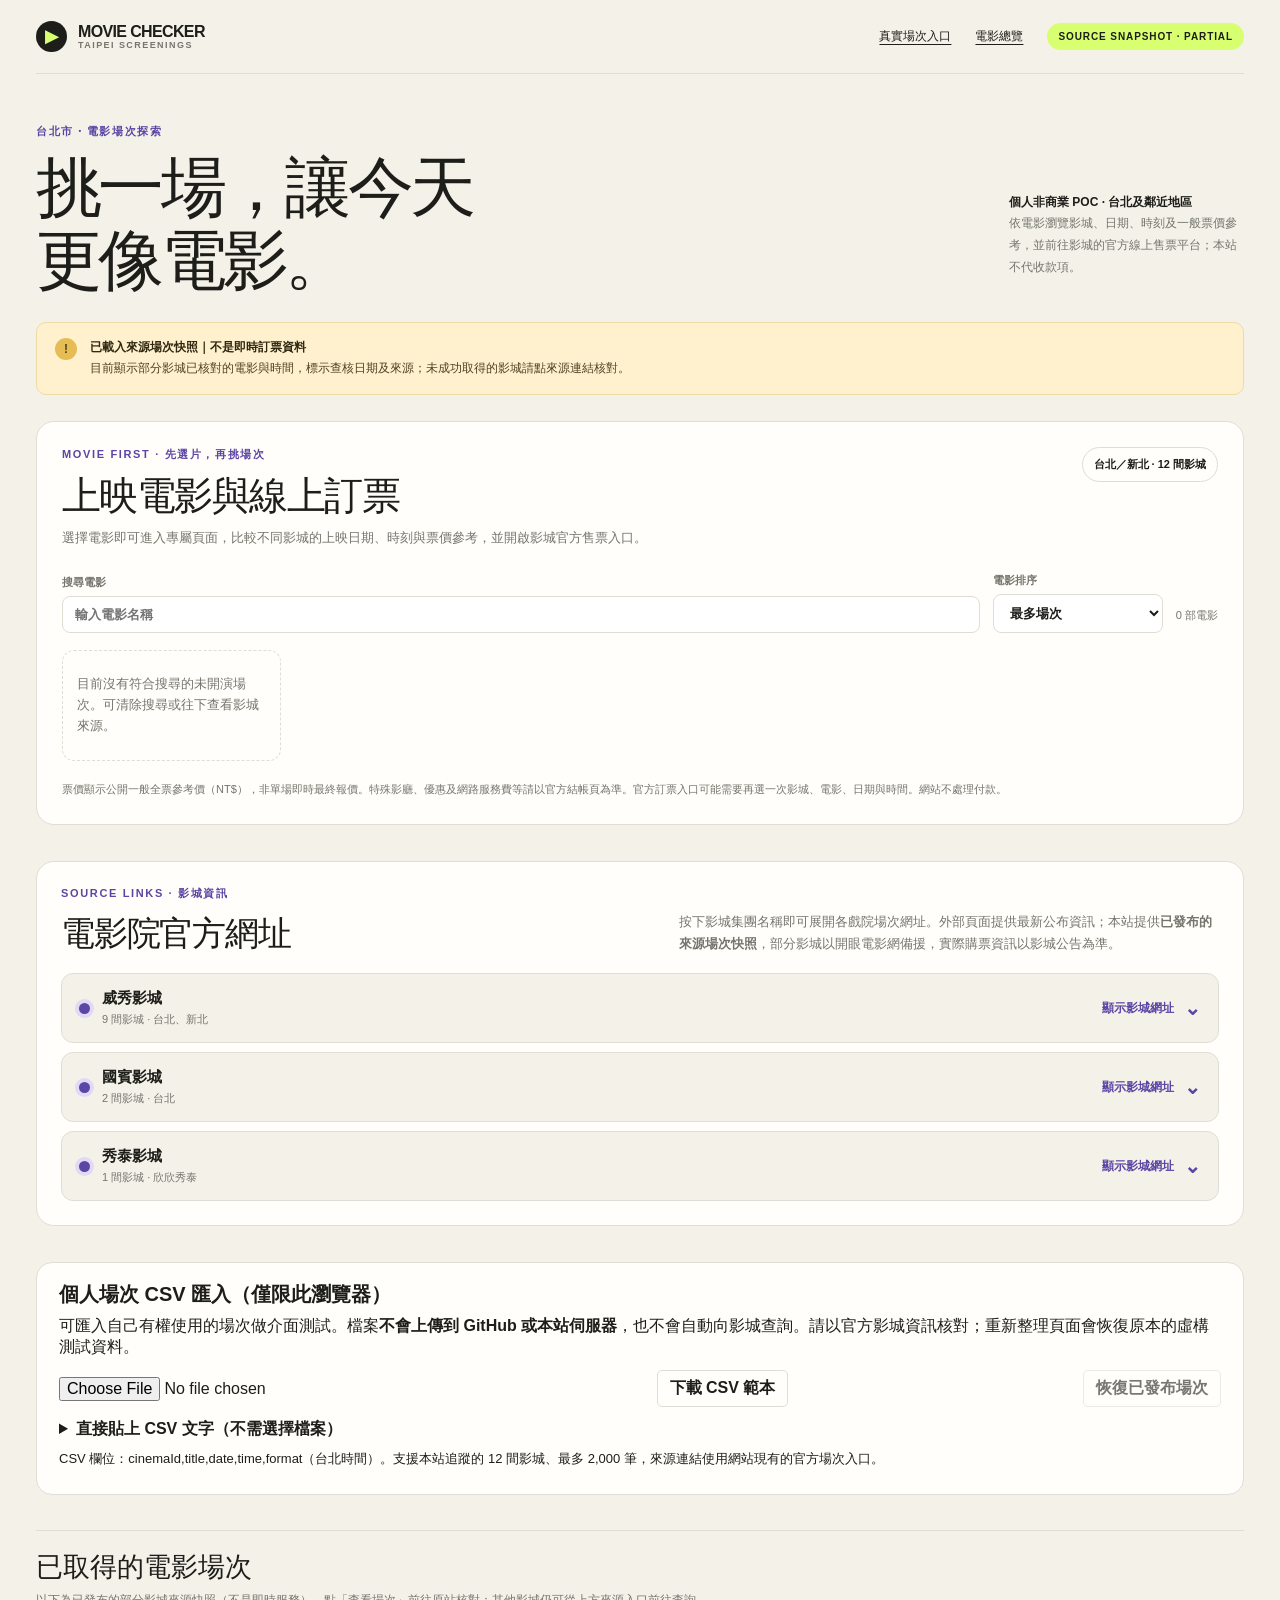
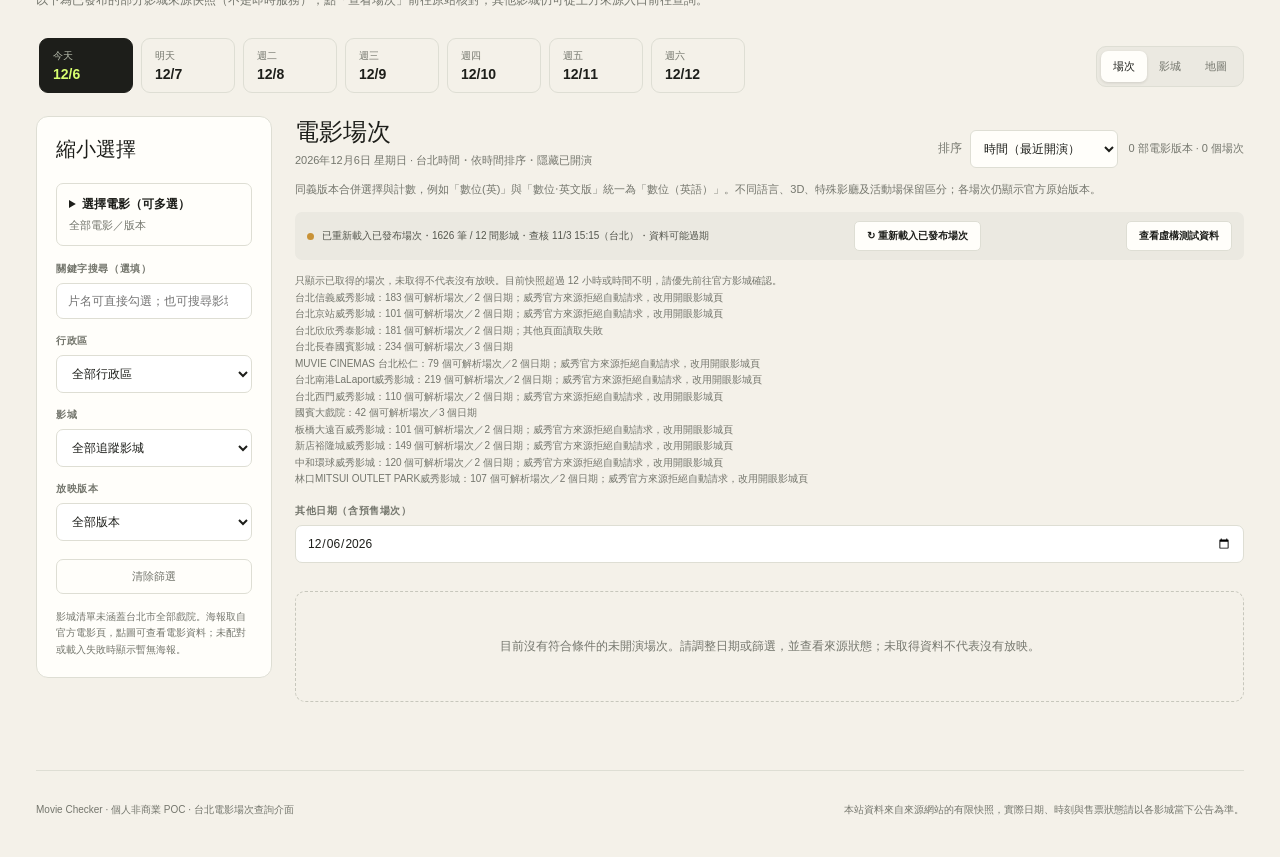
==== commit ae949db8: "Make film catalog primary with shareable movie pages and trusted booking portal integration" ====
--- a/index.html
+++ b/index.html
@@ -212,6 +212,8 @@
     
 
   </style>
+<link rel="stylesheet" href="./movie-pages.css">
+<script defer src="./movie-pages.js"></script>
 <meta name="movie-checker-hosting" content="snapshot"></head>
 <body>
   <div class="shell">
@@ -222,7 +224,7 @@
       </a>
       <div class="top-links">
         <a href="#live-showtimes">真實場次入口</a>
-        <a href="#screening-view">電影場次</a>
+        <a href="#movie-explorer">電影總覽</a>
         <span class="demo-label">TEST PREVIEW · SYNTHETIC DATA</span>
       </div>
     </header>
@@ -233,7 +235,7 @@
           <p class="eyebrow">台北市・電影場次探索</p>
           <h1 id="main-title">挑一場，讓今天<br>更像電影。</h1>
         </div>
-        <p class="hero-note"><strong>個人非商業 POC · 台北及鄰近地區</strong><br>提供影城場次來源入口，並以虛構資料測試搜尋、篩選與地圖介面；本站不是官方售票服務。</p>
+        <p class="hero-note"><strong>個人非商業 POC · 台北及鄰近地區</strong><br>依電影瀏覽影城、日期、時刻及一般票價參考，並前往影城的官方線上售票平台；本站不代收款項。</p>
       </section>
 
       <aside class="demo-banner" aria-label="場次資料說明">
@@ -242,9 +244,27 @@
       </aside>
 
       
+<section id="movie-explorer" class="movie-explorer" aria-labelledby="film-explorer-title">
+  <div class="film-explorer-head">
+    <div><p class="eyebrow">MOVIE FIRST · 先選片，再挑場次</p>
+      <h2 id="film-explorer-title">上映電影與線上訂票</h2>
+      <p>選擇電影即可進入專屬頁面，比較不同影城的上映日期、時刻與票價參考，並開啟影城官方售票入口。</p>
+    </div>
+    <span class="film-explorer-kicker">台北／新北 · 12 間影城</span>
+  </div>
+  <div id="film-tools" class="film-tools">
+    <label class="film-search-label" for="film-search">搜尋電影<input id="film-search" type="search" placeholder="輸入電影名稱" autocomplete="off"></label>
+    <label class="film-sort-label" for="film-sort">電影排序<select id="film-sort"><option value="popular">最多場次</option><option value="next">最快開演</option><option value="title">電影名稱</option></select></label>
+    <span id="film-count" aria-live="polite"></span>
+  </div>
+  <div id="film-grid" class="film-grid" aria-live="polite"></div>
+  <div id="film-detail" class="film-detail hidden" aria-live="polite"></div>
+  <p class="film-note">票價顯示公開一般全票參考價（NT$），非單場即時最終報價。特殊影廳、優惠及網路服務費等請以官方結帳頁為準。官方訂票入口可能需要再選一次影城、電影、日期與時間。網站不處理付款。</p>
+</section>
+
 <section class="live-source-section" id="live-showtimes" aria-labelledby="live-showtimes-title">
  <div class="live-source-heading"><div><p class="eyebrow">SOURCE LINKS · 影城資訊</p><h2 id="live-showtimes-title">電影院官方網址</h2></div>
- <p>按下影城集團名稱即可展開各戲院場次網址。外部頁面提供最新公布資訊；本站目前仍顯示<strong>虛構測試場次，尚未完成真實場次同步</strong>。</p></div>
+ <p>按下影城集團名稱即可展開各戲院場次網址。外部頁面提供最新公布資訊；本站提供<strong>已發布的來源場次快照</strong>，部分影城以開眼電影網備援，實際購票資訊以影城公告為準。</p></div>
  <div class="cinema-source-accordion" aria-label="依影城集團展開網址"><details class="cinema-source-group">
  <summary><span class="cinema-source-summary-main"><span class="cinema-source-dot" aria-hidden="true"></span><span class="cinema-source-summary-text"><strong>威秀影城</strong><small>9 間影城 · 台北、新北</small></span></span><span class="cinema-source-action"><span class="cinema-source-action-label">顯示影城網址</span><span class="cinema-source-chevron" aria-hidden="true">⌄</span></span></summary>
  <div class="live-cinema-grid"><article class="live-cinema-card"><span class="live-cinema-meta">信義區</span><h4>台北信義威秀影城</h4><p>台北市信義區松壽路20號</p><a href="https://www.vscinemas.com.tw/theater/detail.aspx?id=1" target="_blank" rel="noopener noreferrer" aria-label="開啟台北信義威秀影城的威秀官方影城頁">威秀官方影城頁 ↗</a></article>
@@ -636,6 +656,7 @@
         $('#empty-state').classList.toggle('hidden', items.length > 0);
       }
       document.querySelectorAll('[data-view]').forEach((button) => button.setAttribute('aria-pressed', String(button.dataset.view === selectedView)));
+      if (typeof window.renderMovieExplorer === 'function') window.renderMovieExplorer();
     }
     function movieChoices(filters) {
       const choices = new Map();
--- a/movie-pages.css
+++ b/movie-pages.css
@@ -0,0 +1,52 @@
+/* Movie Checker: movie-first browsing / shareable detail pages */
+.movie-explorer{margin:26px 0 36px;padding:25px;border:1px solid var(--line);border-radius:18px;background:var(--card);scroll-margin-top:14px}
+.film-explorer-head{display:flex;justify-content:space-between;align-items:flex-start;gap:22px}
+.film-explorer-head h2{margin:0;font:500 clamp(26px,3.3vw,39px)/1.1 var(--serif);letter-spacing:-.04em}
+.film-explorer-head p:not(.eyebrow){margin:10px 0 0;max-width:670px;color:var(--muted);font-size:13px;line-height:1.75}
+.film-explorer-kicker{white-space:nowrap;border:1px solid var(--line);border-radius:80px;padding:9px 11px;font-size:11px;font-weight:700}
+.film-tools{display:flex;flex-wrap:wrap;align-items:flex-end;gap:13px;margin:23px 0 17px}
+.film-tools label{color:var(--muted);font-size:11px;font-weight:700}
+.film-tools input,.film-tools select,.film-venue-select select{width:100%;display:block;margin-top:6px;border:1px solid var(--line);border-radius:8px;padding:10px 12px;background:#fff;color:var(--ink);font:inherit;font-size:13px}
+.film-search-label{flex:1 1 260px}
+.film-sort-label{flex:0 1 170px}
+#film-count{font-size:11px;color:var(--muted);padding-bottom:10px;margin-left:auto}
+.film-grid{display:grid;grid-template-columns:repeat(5,minmax(0,1fr));gap:15px}
+.film-tile{border:1px solid var(--line);border-radius:13px;overflow:hidden;background:var(--paper);min-width:0}
+.film-tile .poster{width:100%;height:auto;aspect-ratio:2/3;border-radius:0}
+.film-tile .poster-fallback{min-height:100%}
+.film-tile-info{padding:13px;display:flex;flex-direction:column;gap:8px;min-height:120px}
+.film-tile-title{font-size:14px;font-weight:750;line-height:1.5;text-decoration:none;overflow-wrap:anywhere}
+.film-tile-title:hover,.film-back:hover{text-decoration:underline}
+.film-tile-meta{font-size:11px;color:var(--muted)}
+.film-tile-cta{margin-top:auto;color:var(--purple);font-size:11px;font-weight:800;text-decoration:none;line-height:1.5}
+.film-detail{padding-top:16px;border-top:1px solid var(--line)}
+.film-back{display:inline-block;margin-bottom:17px;color:var(--purple);font-weight:700;font-size:13px;text-decoration:none}
+.film-detail-head{display:grid;grid-template-columns:155px minmax(0,1fr);gap:22px;align-items:start;margin-bottom:22px}
+.film-detail-head .poster{width:155px;height:233px}
+.film-detail-head h3{margin:0 0 12px;font:500 clamp(25px,3.4vw,40px)/1.17 var(--serif);overflow-wrap:anywhere}
+.film-detail-head p:not(.eyebrow){font-size:13px;line-height:1.7;color:var(--muted)}
+.film-date-tabs{display:flex;gap:8px;flex-wrap:wrap;margin:12px 0 17px}
+.film-date-tabs button{background:#fff;border:1px solid var(--line);border-radius:8px;padding:10px 13px;font-size:12px;cursor:pointer;color:var(--ink)}
+.film-date-tabs button[aria-pressed="true"]{background:var(--ink);color:var(--acid);border-color:var(--ink)}
+.film-detail-filters{display:flex;flex-wrap:wrap;justify-content:space-between;align-items:center;gap:12px;margin:0 0 16px;color:var(--muted);font-size:11px}
+.film-venue-select select{min-width:185px}
+.film-venue{border:1px solid var(--line);border-radius:13px;padding:16px;background:#fff;margin-bottom:13px}
+.film-venue-head{display:flex;flex-wrap:wrap;align-items:flex-start;justify-content:space-between;gap:10px;padding-bottom:11px;border-bottom:1px solid var(--line)}
+.film-venue-head h4{font-size:17px;margin:0 0 5px}
+.film-venue-head p{font-size:11px;line-height:1.6;color:var(--muted);margin:0}
+.film-venue-guide{text-align:right;font-size:11px;line-height:1.7;color:var(--muted)}
+.film-venue-guide a{display:block}
+.film-session{display:grid;grid-template-columns:minmax(0,1fr) auto;gap:14px;align-items:center;padding:12px 0;border-bottom:1px solid #eeeae0}
+.film-session:last-child{border-bottom:0;padding-bottom:1px}
+.film-session-info{display:flex;flex-wrap:wrap;gap:7px 10px;align-items:baseline}
+.film-session-info strong{font-size:19px;font-variant-numeric:tabular-nums}
+.film-session-info span{font-size:12px;color:var(--muted)}
+.film-session-info .film-session-price{font-weight:750;color:var(--ink)}
+.film-session-actions{display:flex;flex-wrap:wrap;align-items:center;justify-content:flex-end;gap:8px;font-size:11px}
+.film-session-actions a{text-decoration:none;border-radius:7px;border:1px solid var(--line);padding:10px 12px;font-weight:700}
+.film-session-actions .film-ticket{background:var(--ink);border-color:var(--ink);color:var(--acid)}
+.film-empty{margin:0;padding:23px 14px;border:1px dashed var(--line);border-radius:12px;color:var(--muted);font-size:13px;line-height:1.6}
+.film-note{margin:19px 0 0;color:var(--muted);font-size:11px;line-height:1.8}
+@media(max-width:1080px){.film-grid{grid-template-columns:repeat(4,minmax(0,1fr))}}
+@media(max-width:770px){.movie-explorer{padding:16px}.film-grid{grid-template-columns:repeat(3,minmax(0,1fr))}.film-explorer-kicker{display:none}.film-session{grid-template-columns:1fr}.film-session-actions{justify-content:flex-start}.film-venue-guide{text-align:left}}
+@media(max-width:530px){.film-grid{grid-template-columns:repeat(2,minmax(0,1fr));gap:11px}.film-tile-info{padding:10px}.film-detail-head{grid-template-columns:96px minmax(0,1fr);gap:12px}.film-detail-head .poster{width:96px;height:144px}.film-detail-head h3{font-size:23px}.film-session-actions a{flex:1;text-align:center}.film-explorer-head{display:block}}
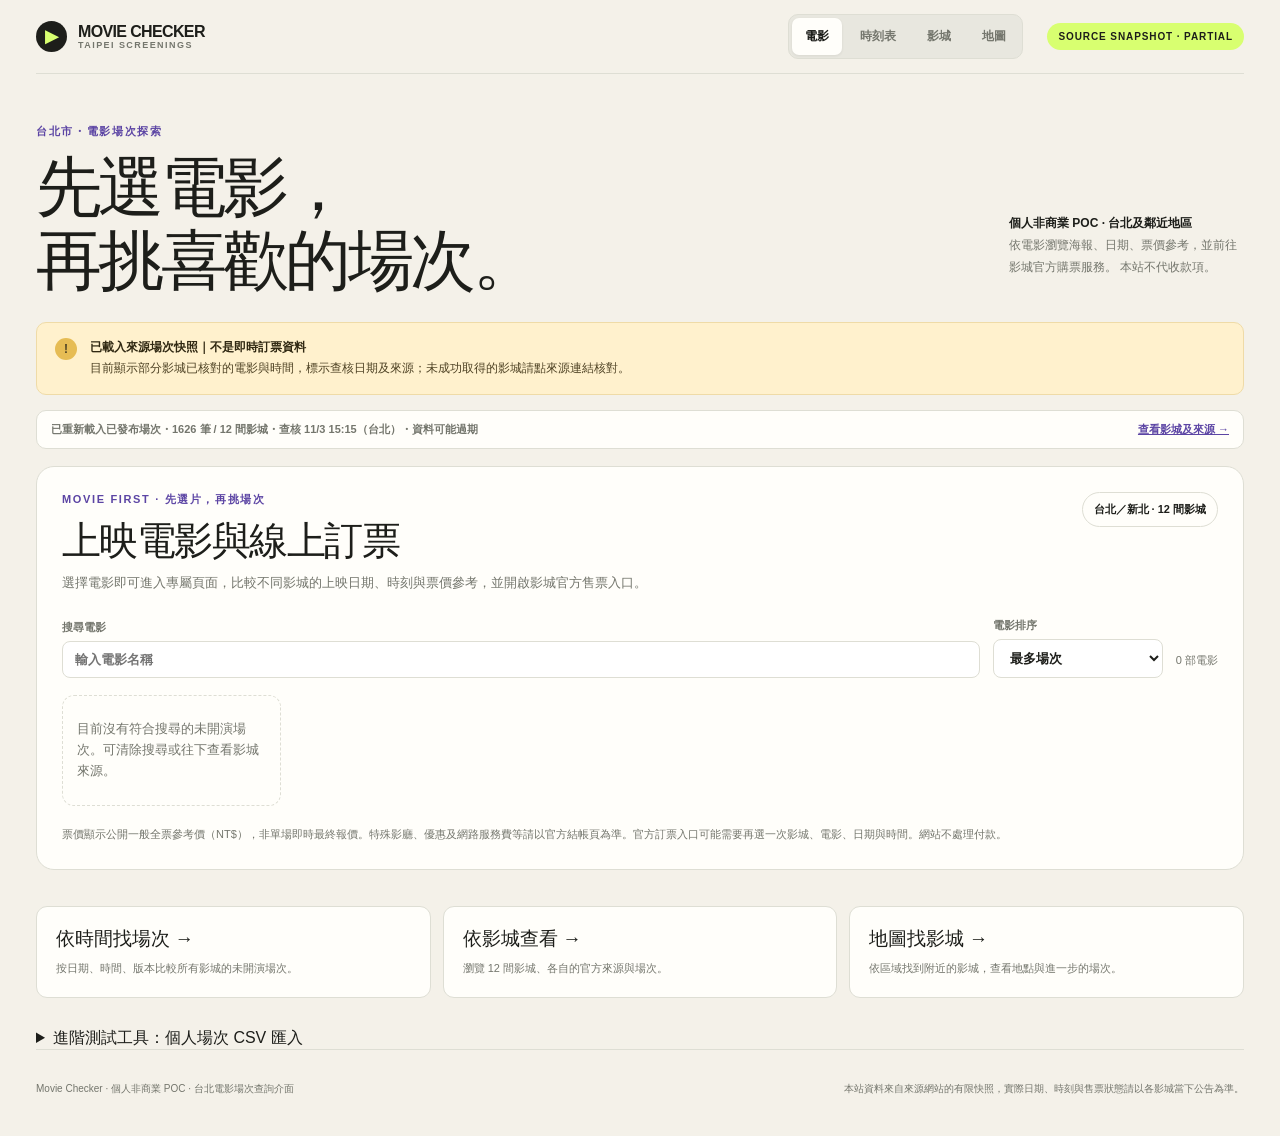
==== commit 1d358e5b: "Make Movies the dedicated homepage with four-page navigation and shared assets" ====
--- a/index.html
+++ b/index.html
@@ -2,230 +2,29 @@
   <meta charset="utf-8">
   <meta name="viewport" content="width=device-width, initial-scale=1">
   <meta name="theme-color" content="#f4f1e9">
-  <title>Movie Checker｜個人非商業 POC · 官方場次入口與測試介面</title>
-  <style>
-    :root {
-      color-scheme: light;
-      --paper: #f4f1e9;
-      --card: #fffefa;
-      --ink: #1d1e1a;
-      --muted: #74766d;
-      --line: #deded4;
-      --acid: #d8ff70;
-      --purple: #5c45a4;
-      --warning: #fff1cd;
-      --serif: Georgia, "Noto Serif TC", "Songti TC", serif;
-      font-family: "Aptos", "Noto Sans TC", "PingFang TC", "Microsoft JhengHei", sans-serif;
-    }
-    * { box-sizing: border-box; }
-    body { margin: 0; color: var(--ink); background: var(--paper); }
-    a { color: inherit; }
-    button, input, select { font: inherit; }
-    button, select, a { -webkit-tap-highlight-color: transparent; }
-    :focus-visible { outline: 3px solid var(--purple); outline-offset: 3px; }
-    .shell { max-width: 1320px; margin: 0 auto; padding: 0 36px; }
-    .topbar { height: 74px; display: flex; align-items: center; justify-content: space-between; border-bottom: 1px solid var(--line); }
-    .brand { display: inline-flex; align-items: center; gap: 11px; text-decoration: none; font-weight: 800; letter-spacing: -.04em; }
-    .brand-mark { display: grid; place-items: center; width: 31px; height: 31px; background: var(--ink); color: var(--acid); border-radius: 50%; font-size: 17px; }
-    .brand small { display: block; color: var(--muted); font-size: 9px; letter-spacing: .16em; line-height: 1.1; }
-    .top-links { display: flex; align-items: center; gap: 24px; font-size: 12px; }
-    .top-links a { text-decoration-thickness: 1px; text-underline-offset: 4px; }
-    .demo-label { background: var(--acid); padding: 8px 11px; border-radius: 99px; font-size: 10px; font-weight: 800; letter-spacing: .09em; }
-    .hero { display: grid; grid-template-columns: 1fr auto; gap: 24px; align-items: end; padding: 50px 0 25px; }
-    .eyebrow { margin: 0 0 13px; color: var(--purple); font-size: 11px; font-weight: 800; letter-spacing: .15em; text-transform: uppercase; }
-    h1 { max-width: 720px; margin: 0; font: 500 clamp(36px, 5.5vw, 66px)/1.1 var(--serif); letter-spacing: -.055em; }
-    .hero-note { max-width: 235px; padding-bottom: 7px; color: var(--muted); font-size: 12px; line-height: 1.8; }
-    .hero-note strong { color: var(--ink); }
-    .demo-banner { display: flex; align-items: flex-start; gap: 13px; padding: 15px 18px; background: var(--warning); border: 1px solid #efdba7; border-radius: 10px; color: #4e4224; font-size: 12px; line-height: 1.6; }
-    .demo-banner b { display: block; margin-bottom: 2px; color: #302812; }
-    .demo-icon { flex: 0 0 22px; display: grid; place-items: center; width: 22px; height: 22px; background: #e6bc54; border-radius: 50%; font-weight: 900; }
-    .toolbar { display: flex; justify-content: space-between; align-items: center; gap: 20px; margin: 25px 0 18px; }
-    .date-strip { display: flex; gap: 8px; overflow-x: auto; padding: 3px 3px 5px; scrollbar-width: thin; }
-    .date-button { min-width: 94px; padding: 10px 13px; border: 1px solid var(--line); border-radius: 9px; background: transparent; color: var(--muted); text-align: left; cursor: pointer; }
-    .date-button span { display: block; font-size: 10px; }
-    .date-button strong { display: block; margin-top: 3px; color: var(--ink); font-size: 14px; }
-    .date-button:disabled, input[type="date"]:disabled { opacity: .5; cursor: not-allowed; }
-    .screening-date { color: var(--muted); font-size: 11px; white-space: nowrap; }
-    .date-button[aria-pressed="true"] { border-color: var(--ink); background: var(--ink); color: #b8bdad; }
-    .date-button[aria-pressed="true"] strong { color: var(--acid); }
-    .view-switch { display: flex; padding: 4px; border: 1px solid var(--line); border-radius: 10px; background: #ebe9e1; }
-    .view-switch button { padding: 8px 12px; border: 0; border-radius: 7px; background: transparent; color: var(--muted); font-size: 11px; cursor: pointer; }
-    .view-switch button[aria-pressed="true"] { background: var(--card); color: var(--ink); box-shadow: 0 1px 3px #15151120; }
-    .layout { display: grid; grid-template-columns: 236px minmax(0, 1fr); gap: 23px; align-items: start; padding-bottom: 56px; }
-    .filters { position: sticky; top: 15px; padding: 19px; border: 1px solid var(--line); border-radius: 12px; background: var(--card); }
-    .filters h2 { margin: 0 0 20px; font: 500 20px var(--serif); }
-    .field { display: block; margin-top: 15px; }
-    .field span { display: block; margin-bottom: 7px; color: var(--muted); font-size: 10px; font-weight: 700; letter-spacing: .06em; }
-    .field input, .field select { width: 100%; padding: 10px 11px; border: 1px solid var(--line); border-radius: 7px; background: #fff; color: var(--ink); font-size: 12px; }
-    .clear-button { width: 100%; margin-top: 18px; padding: 9px; border: 1px solid var(--line); border-radius: 7px; background: transparent; color: var(--muted); font-size: 11px; cursor: pointer; }
-    .filter-foot { margin: 15px 0 0; color: var(--muted); font-size: 10px; line-height: 1.65; }
-    .results-head { display: flex; justify-content: space-between; align-items: end; gap: 16px; margin: 0 0 13px; }
-    .results-head h2 { margin: 0; font: 500 24px var(--serif); }
-    .results-head p { margin: 5px 0 0; color: var(--muted); font-size: 11px; }
-    .result-count { color: var(--muted); font-size: 11px; white-space: nowrap; }
-    .movie-picker, .query-field { grid-column: 1 / -1; }
-    .movie-picker { min-width: 0; margin-bottom: 16px; border: 1px solid var(--line); border-radius: 7px; background: var(--card); }
-    .movie-picker summary { padding: 12px; color: var(--ink); font-size: 12px; font-weight: 700; cursor: pointer; }
-    .movie-picker summary span { display: block; margin-top: 5px; color: var(--muted); font-size: 11px; font-weight: 400; }
-    .movie-picker-body { padding: 0 10px 10px; }
-    .movie-clear { min-height: 32px; padding: 5px 8px; border: 1px solid var(--line); border-radius: 5px; background: var(--card); color: var(--ink); font: inherit; font-size: 11px; cursor: pointer; }
-    .movie-picker-note { margin: 8px 0; color: var(--muted); font-size: 11px; line-height: 1.6; }
-    .movie-options { max-height: 280px; overflow-y: auto; overscroll-behavior: contain; }
-    .movie-choice { display: flex; gap: 9px; align-items: flex-start; padding: 9px 4px; border-top: 1px solid var(--line); cursor: pointer; }
-    .movie-choice input { flex: 0 0 auto; width: 17px; height: 17px; margin: 2px 0 0; accent-color: var(--purple); }
-    .movie-choice span { min-width: 0; }
-    .movie-choice strong { display: block; color: var(--ink); font-size: 12px; font-weight: 600; line-height: 1.5; overflow-wrap: anywhere; }
-    .movie-choice small { display: block; margin-top: 3px; color: var(--muted); font-size: 10px; line-height: 1.5; }
-    .results-head { flex-wrap: wrap; gap: 12px; }
-    .results-controls { display: flex; flex-wrap: wrap; align-items: center; justify-content: flex-end; gap: 10px; }
-    .sort-control { display: flex; align-items: center; gap: 8px; color: var(--muted); font-size: 12px; }
-    .sort-control select { min-height: 38px; max-width: 100%; padding: 6px 9px; border: 1px solid var(--line); border-radius: 6px; background: var(--card); color: var(--ink); font: inherit; }
-    .sort-note { margin: 0 0 14px; color: var(--muted); font-size: 11px; line-height: 1.6; }
-    .movie-group-heading { display: flex; flex-wrap: wrap; align-items: center; justify-content: space-between; gap: 8px; margin-top: 12px; padding: 12px 0 8px; border-bottom: 1px solid var(--line); }
-    .movie-group-heading h3 { display: flex; flex-wrap: wrap; align-items: center; gap: 8px; min-width: 0; overflow-wrap: anywhere; margin: 0; font: 500 18px/1.4 var(--serif); }
-    .movie-group-heading > span { color: var(--muted); font-size: 11px; }
-    .status-line { display: flex; align-items: center; gap: 8px; margin: 0 0 13px; padding: 9px 12px; border-radius: 7px; background: #ebe9e1; color: #55574e; font-size: 10px; }
-    .status-line { flex-wrap: wrap; }
-    .refresh-button { margin-left: auto; padding: 7px 12px; border: 1px solid var(--line); border-radius: 5px; background: var(--card); color: var(--ink); cursor: pointer; font: inherit; font-weight: 700; }
-    .refresh-button:disabled { cursor: wait; opacity: .6; }
-    .refresh-help { margin: 0 0 14px; padding: 12px; border: 1px solid var(--line); border-radius: 7px; background: var(--card); font-size: 12px; line-height: 1.7; }
-    .refresh-help p { margin: 0; }
-    .refresh-help a { color: var(--ink); }
-    .status-dot { width: 7px; height: 7px; border-radius: 50%; background: #c89237; }
-    .screening-list { display: grid; gap: 10px; }
-    .screening-card { display: grid; grid-template-columns: 104px minmax(0, 1fr) auto; align-items: center; gap: 16px; padding: 14px; border: 1px solid var(--line); border-radius: 11px; background: var(--card); }
-    .poster { position: relative; display: block; overflow: hidden; width: 104px; height: 156px; border-radius: 5px; background: #323a39; color: #fff; text-decoration: none; }
-    .poster-fallback { display: flex; flex-direction: column; justify-content: space-between; height: 100%; padding: 9px; }
-    .poster-photo .poster-fallback { position: absolute; inset: 0; }
-    .poster img { position: relative; display: block; width: 100%; height: 100%; object-fit: contain; background: #262a29; }
-    .poster.alt { background: linear-gradient(145deg, #162832, #226d72 62%, #b4b578); }
-    .poster.alt2 { background: linear-gradient(145deg, #393224, #a65b32 60%, #e2bc76); }
-    .poster small { font-size: 7px; letter-spacing: .11em; }
-    .poster b { font: 500 13px/1.25 var(--serif); }
-    .movie-title { margin: 0 0 5px; font: 500 19px var(--serif); }
-    .movie-meta { display: flex; flex-wrap: wrap; gap: 6px; color: var(--muted); font-size: 10px; }
-    .tag { padding: 3px 6px; border-radius: 4px; background: #eeede6; }
-    .cinema-row { display: flex; align-items: center; gap: 6px; margin-top: 10px; color: #4e5048; font-size: 11px; font-weight: 700; }
-    .pin { color: var(--purple); font-size: 13px; }
-    .address { margin: 4px 0 0 18px; color: var(--muted); font-size: 10px; }
-    .screening-actions { display: flex; flex-direction: column; align-items: flex-end; gap: 9px; min-width: 115px; }
-    .time { font-size: 23px; font-weight: 750; letter-spacing: -.06em; font-variant-numeric: tabular-nums; }
-    .action-link { display: inline-flex; width: 100%; min-height: 36px; box-sizing: border-box; justify-content: center; align-items: center; gap: 5px; padding: 8px 10px; border-radius: 6px; background: var(--acid); color: var(--ink); font-size: 10px; font-weight: 800; text-decoration: none; }
-    .map-quick-link { color: var(--muted); font-size: 10px; text-underline-offset: 3px; }
-    .venue-list { display: grid; grid-template-columns: repeat(2, minmax(0, 1fr)); gap: 11px; }
-    .venue-card { display: flex; flex-direction: column; padding: 17px; border: 1px solid var(--line); border-radius: 11px; background: var(--card); }
-    .venue-kicker { color: var(--purple); font-size: 9px; font-weight: 800; letter-spacing: .1em; }
-    .venue-card h3 { margin: 7px 0; font: 500 20px var(--serif); }
-    .venue-card p { flex: 1; min-height: 32px; margin: 0 0 14px; color: var(--muted); font-size: 11px; line-height: 1.55; }
-    .venue-actions { display: grid; grid-template-columns: repeat(3, minmax(0, 1fr)); gap: 8px; margin-top: auto; }
-    .venue-actions a, .venue-actions button { display: inline-flex; width: 100%; min-height: 36px; box-sizing: border-box; align-items: center; justify-content: center; padding: 8px 6px; border: 1px solid var(--line); border-radius: 6px; background: transparent; color: var(--ink); font-size: 10px; text-align: center; text-decoration: none; cursor: pointer; }
-    .venue-actions .map-link { border-color: var(--ink); background: var(--ink); color: white; }
-    .map-layout { display: grid; grid-template-columns: minmax(0, 1.35fr) minmax(220px, .65fr); min-height: 460px; overflow: hidden; border: 1px solid var(--line); border-radius: 12px; background: var(--card); }
-    .map-destination { display: flex; flex-direction: column; align-items: stretch; min-height: 460px; padding: 24px; background: #e8e6dc; }
-    .theatre-map { display: block; width: 100%; min-width: 200px; height: 360px; border: 1px solid var(--line); border-radius: 8px; background: var(--card); }
-    .map-marker { display: grid; place-items: center; width: 54px; height: 54px; margin-bottom: 22px; border: 1px solid #c4c2b6; border-radius: 50%; background: var(--card); color: var(--purple); font-size: 27px; box-shadow: 0 5px 15px #25251d18; }
-    .map-destination h3 { margin: 8px 0; font: 500 clamp(24px, 3vw, 36px)/1.2 var(--serif); }
-    .map-destination p { margin: 0 0 18px; color: #55574e; font-size: 12px; }
-    .map-destination .map-hint { margin-top: 15px; color: #65675e; font-size: 10px; line-height: 1.6; }
-    .map-destination .map-open { display: inline-flex; padding: 10px 14px; border-radius: 6px; background: var(--ink); color: #fff; font-size: 11px; font-weight: 700; text-decoration: none; }
-    .map-venues { padding: 16px; }
-    .map-venues h3 { margin: 0 0 12px; font: 500 19px var(--serif); }
-    .map-place { display: block; width: 100%; padding: 13px 4px; border: 0; border-top: 1px solid var(--line); background: transparent; text-align: left; cursor: pointer; }
-    .map-place strong, .map-place span { display: block; }
-    .map-place strong { font-size: 11px; }
-    .map-place span { margin-top: 4px; color: var(--muted); font-size: 10px; }
-    .empty { padding: 46px 18px; border: 1px dashed #c7c7bc; border-radius: 10px; color: var(--muted); text-align: center; font-size: 12px; }
-    .hidden { display: none !important; }
-    footer { display: flex; justify-content: space-between; gap: 20px; padding: 20px 0 29px; border-top: 1px solid var(--line); color: var(--muted); font-size: 10px; line-height: 1.7; }
-    footer a { color: var(--ink); }
-    .sr-only { position: absolute; width: 1px; height: 1px; padding: 0; margin: -1px; overflow: hidden; clip: rect(0,0,0,0); white-space: nowrap; border: 0; }
-    @media (max-width: 850px) {
-      .shell { padding: 0 22px; }
-      .layout { grid-template-columns: 205px minmax(0, 1fr); gap: 15px; }
-      .filters { padding: 15px; }
-      .screening-card { grid-template-columns: 64px minmax(0, 1fr); gap: 12px; }
-      .poster { width: 64px; height: 96px; }
-      .screening-actions { grid-column: 2; flex-direction: row; justify-content: space-between; align-items: center; min-width: 0; }
-      .address { line-height: 1.45; }
-    }
-    @media (max-width: 620px) {
-      .shell { padding: 0 16px; }
-      .topbar { height: 62px; }
-      .top-links { gap: 12px; }
-      .top-links a:first-child { display: none; }
-      .hero { display: block; padding: 34px 0 20px; }
-      h1 { font-size: clamp(38px, 11vw, 54px); }
-      .hero-note { max-width: none; padding: 13px 0 0; }
-      .toolbar { display: block; margin-top: 19px; }
-      .view-switch { width: max-content; margin-top: 12px; }
-      .layout { display: flex; flex-direction: column; }
-      .filters { position: static; width: 100%; }
-      .filter-controls { display: grid; grid-template-columns: 1fr 1fr; gap: 0 12px; }
-      .field:first-child { grid-column: 1 / -1; }
-      .clear-button { margin-top: 12px; }
-      .results { width: 100%; }
-      .screening-actions { display: grid; grid-template-columns: 1fr 1fr; align-items: center; gap: 8px; }
-      .screening-actions .time, .screening-actions .screening-date { grid-column: 1 / -1; }
-      .venue-list { grid-template-columns: 1fr; }
-      .map-layout { display: flex; flex-direction: column; }
-      .map-destination { min-height: 310px; padding: 18px; }
-      .theatre-map { height: 300px; }
-      .map-venues { padding-top: 9px; }
-      footer { display: block; }
-      footer p { margin: 6px 0; }
-    }
+  <title>電影總覽｜Movie Checker 台北電影場次</title>
   
-    .live-source-section { margin: 26px 0 36px; padding: 24px; border: 1px solid var(--line); background: #fffefa; border-radius: 18px; }
-    .live-source-heading { display: flex; align-items: end; justify-content: space-between; gap: 24px; margin-bottom: 18px; }
-    .live-source-heading h2 { margin: 0; font: 500 clamp(23px,3.4vw,34px)/1.2 var(--serif); letter-spacing: -.035em; }
-    .live-source-heading p:last-child { max-width: 540px; margin: 0; font-size: 13px; line-height: 1.7; color: var(--muted); }
-    .cinema-source-accordion { display: grid; gap: 9px; }
-    .cinema-source-group { border: 1px solid var(--line); border-radius: 12px; background: var(--paper); overflow: hidden; }
-    .cinema-source-group > summary { display: flex; align-items: center; justify-content: space-between; gap: 16px; padding: 15px 17px; cursor: pointer; list-style: none; }
-    .cinema-source-group > summary::-webkit-details-marker { display: none; }
-    .cinema-source-group > summary:hover { background: #edeadd; }
-    .cinema-source-group > summary:focus-visible { outline: 3px solid var(--purple); outline-offset: -3px; }
-    .cinema-source-summary-main { display: flex; align-items: center; gap: 12px; min-width: 0; }
-    .cinema-source-dot { width: 11px; height: 11px; border-radius: 50%; background: var(--purple); flex: none; box-shadow: 0 0 0 4px #e1daf7; }
-    .cinema-source-summary-text { display: flex; flex-direction: column; gap: 4px; }
-    .cinema-source-summary-text strong { font-size: 15px; }
-    .cinema-source-summary-text small { color: var(--muted); font-size: 11px; }
-    .cinema-source-action { display: flex; align-items: center; gap: 10px; color: var(--purple); font-weight: 700; font-size: 12px; white-space: nowrap; }
-    .cinema-source-chevron { display: inline-block; font-size: 20px; line-height: 1; transition: transform .15s ease; }
-    .cinema-source-group[open] .cinema-source-chevron { transform: rotate(180deg); }
-    .cinema-source-group[open] { background: #fffefa; }
-    .cinema-source-group[open] > summary { border-bottom: 1px solid var(--line); }
-    .live-cinema-grid { display: grid; grid-template-columns: repeat(3,minmax(0,1fr)); gap: 10px; padding: 14px; }
-    .live-cinema-card { display: flex; flex-direction: column; min-width: 0; padding: 15px; background: var(--paper); border: 1px solid var(--line); border-radius: 10px; }
-    .live-cinema-meta { color: var(--purple); font-size: 11px; font-weight: 700; }
-    .live-cinema-card h4 { font-size: 15px; margin: 9px 0 7px; line-height: 1.4; }
-    .live-cinema-card p { font-size: 12px; line-height: 1.6; color: var(--muted); margin: 0 0 13px; }
-    .live-cinema-card a { margin-top: auto; display: inline-flex; width: fit-content; padding: 9px 12px; font-size: 12px; font-weight: 800; background: var(--ink); color: var(--acid); border-radius: 8px; text-decoration: none; }
-    .live-cinema-card a:hover { text-decoration: underline; }
-    
-    @media (max-width: 600px) { .live-source-section { padding: 16px; } .live-cinema-grid { grid-template-columns: 1fr; padding: 10px; } .cinema-source-group > summary { padding: 14px; } .cinema-source-action-label { display: none; } }
-    
-    .demo-section-title { margin: 35px 0 0; padding-top: 20px; border-top: 1px solid var(--line); }
-    .demo-section-title h2 { font: 500 27px/1.2 var(--serif); margin: 0 0 7px; }
-    .demo-section-title p { color: var(--muted); font-size: 12px; line-height: 1.6; margin: 0; }
-    @media (max-width: 920px) { .live-cinema-grid { grid-template-columns: repeat(2,minmax(0,1fr)); } .live-source-heading { display: block; } .live-source-heading p:last-child { margin-top: 12px; } }
-    
-
-  </style>
+<link rel="stylesheet" href="./app.css">
 <link rel="stylesheet" href="./movie-pages.css">
+<script defer src="./demo-catalog.js"></script>
+<script defer src="./app-core.js"></script>
 <script defer src="./movie-pages.js"></script>
 <meta name="movie-checker-hosting" content="snapshot"></head>
-<body>
+<body class="page-movies" data-page="movies">
   <div class="shell">
     <header class="topbar">
-      <a class="brand" href="#top" aria-label="Movie Checker 首頁">
+      <a class="brand" href="./index.html" aria-label="Movie Checker 電影首頁">
         <span class="brand-mark" aria-hidden="true">▶</span>
         <span>MOVIE CHECKER<small>TAIPEI SCREENINGS</small></span>
       </a>
       <div class="top-links">
-        <a href="#live-showtimes">真實場次入口</a>
-        <a href="#movie-explorer">電影總覽</a>
-        <span class="demo-label">TEST PREVIEW · SYNTHETIC DATA</span>
+        <nav class="site-nav" aria-label="網站主選單">
+          <a href="./index.html" data-nav="movies" aria-current="page">電影</a>
+          <a href="./showtimes.html" data-nav="showtimes">時刻表</a>
+          <a href="./cinemas.html" data-nav="cinemas">影城</a>
+          <a href="./map.html" data-nav="map">地圖</a>
+        </nav>
+        <span class="demo-label">SOURCE SNAPSHOT · CHECKING</span>
       </div>
     </header>
 
@@ -233,9 +32,9 @@
       <section class="hero" aria-labelledby="main-title">
         <div>
           <p class="eyebrow">台北市・電影場次探索</p>
-          <h1 id="main-title">挑一場，讓今天<br>更像電影。</h1>
+          <h1 id="main-title">先選電影，<br>再挑喜歡的場次。</h1>
         </div>
-        <p class="hero-note"><strong>個人非商業 POC · 台北及鄰近地區</strong><br>依電影瀏覽影城、日期、時刻及一般票價參考，並前往影城的官方線上售票平台；本站不代收款項。</p>
+        <p class="hero-note"><strong>個人非商業 POC · 台北及鄰近地區</strong><br>依電影瀏覽海報、日期、票價參考，並前往影城官方購票服務。 本站不代收款項。</p>
       </section>
 
       <aside class="demo-banner" aria-label="場次資料說明">
@@ -244,6 +43,8 @@
       </aside>
 
       
+<div class="page-data-summary-wrap" role="group" aria-label="資料更新狀態"><span id="page-data-summary" role="status" aria-live="polite">載入最新發布場次中…</span><a href="./cinemas.html">查看影城及來源 →</a></div>
+
 <section id="movie-explorer" class="movie-explorer" aria-labelledby="film-explorer-title">
   <div class="film-explorer-head">
     <div><p class="eyebrow">MOVIE FIRST · 先選片，再挑場次</p>
@@ -261,49 +62,15 @@
   <div id="film-detail" class="film-detail hidden" aria-live="polite"></div>
   <p class="film-note">票價顯示公開一般全票參考價（NT$），非單場即時最終報價。特殊影廳、優惠及網路服務費等請以官方結帳頁為準。官方訂票入口可能需要再選一次影城、電影、日期與時間。網站不處理付款。</p>
 </section>
+<div class="page-jump-grid" aria-label="其他瀏覽方式">
+  <a href="./showtimes.html"><strong>依時間找場次 →</strong><span>按日期、時間、版本比較所有影城的未開演場次。</span></a>
+  <a href="./cinemas.html"><strong>依影城查看 →</strong><span>瀏覽 12 間影城、各自的官方來源與場次。</span></a>
+  <a href="./map.html"><strong>地圖找影城 →</strong><span>依區域找到附近的影城，查看地點與進一步的場次。</span></a>
+</div>
 
-<section class="live-source-section" id="live-showtimes" aria-labelledby="live-showtimes-title">
- <div class="live-source-heading"><div><p class="eyebrow">SOURCE LINKS · 影城資訊</p><h2 id="live-showtimes-title">電影院官方網址</h2></div>
- <p>按下影城集團名稱即可展開各戲院場次網址。外部頁面提供最新公布資訊；本站提供<strong>已發布的來源場次快照</strong>，部分影城以開眼電影網備援，實際購票資訊以影城公告為準。</p></div>
- <div class="cinema-source-accordion" aria-label="依影城集團展開網址"><details class="cinema-source-group">
- <summary><span class="cinema-source-summary-main"><span class="cinema-source-dot" aria-hidden="true"></span><span class="cinema-source-summary-text"><strong>威秀影城</strong><small>9 間影城 · 台北、新北</small></span></span><span class="cinema-source-action"><span class="cinema-source-action-label">顯示影城網址</span><span class="cinema-source-chevron" aria-hidden="true">⌄</span></span></summary>
- <div class="live-cinema-grid"><article class="live-cinema-card"><span class="live-cinema-meta">信義區</span><h4>台北信義威秀影城</h4><p>台北市信義區松壽路20號</p><a href="https://www.vscinemas.com.tw/theater/detail.aspx?id=1" target="_blank" rel="noopener noreferrer" aria-label="開啟台北信義威秀影城的威秀官方影城頁">威秀官方影城頁 ↗</a></article>
-<article class="live-cinema-card"><span class="live-cinema-meta">大同區</span><h4>台北京站威秀影城</h4><p>台北市大同區市民大道一段209號5樓</p><a href="https://www.vscinemas.com.tw/theater/detail.aspx?id=2" target="_blank" rel="noopener noreferrer" aria-label="開啟台北京站威秀影城的威秀官方影城頁">威秀官方影城頁 ↗</a></article>
-<article class="live-cinema-card"><span class="live-cinema-meta">信義區</span><h4>MUVIE CINEMAS 台北松仁</h4><p>台北市信義區松仁路58號10樓（遠百信義A13）</p><a href="https://www.vscinemas.com.tw/theater/detail2.aspx?id=23" target="_blank" rel="noopener noreferrer" aria-label="開啟MUVIE CINEMAS 台北松仁的威秀官方影城頁">威秀官方影城頁 ↗</a></article>
-<article class="live-cinema-card"><span class="live-cinema-meta">南港區</span><h4>台北南港LaLaport威秀影城</h4><p>台北市南港區經貿二路131號5樓（南港LaLaport購物中心）</p><a href="https://www.vscinemas.com.tw/theater/detail.aspx?id=34" target="_blank" rel="noopener noreferrer" aria-label="開啟台北南港LaLaport威秀影城的威秀官方影城頁">威秀官方影城頁 ↗</a></article>
-<article class="live-cinema-card"><span class="live-cinema-meta">萬華區</span><h4>台北西門威秀影城</h4><p>台北市萬華區漢中街52號8-11樓</p><a href="https://www.vscinemas.com.tw/theater/detail.aspx?id=31" target="_blank" rel="noopener noreferrer" aria-label="開啟台北西門威秀影城的威秀官方影城頁">威秀官方影城頁 ↗</a></article>
-<article class="live-cinema-card"><span class="live-cinema-meta">新北市板橋區</span><h4>板橋大遠百威秀影城</h4><p>新北市板橋區新站路28號10樓</p><a href="https://www.vscinemas.com.tw/theater/detail.aspx?id=4" target="_blank" rel="noopener noreferrer" aria-label="開啟板橋大遠百威秀影城的威秀官方影城頁">威秀官方影城頁 ↗</a></article>
-<article class="live-cinema-card"><span class="live-cinema-meta">新北市新店區</span><h4>新店裕隆城威秀影城</h4><p>新北市新店區中興路三段70號7樓（新店裕隆城）</p><a href="https://www.vscinemas.com.tw/theater/detail.aspx?id=28" target="_blank" rel="noopener noreferrer" aria-label="開啟新店裕隆城威秀影城的威秀官方影城頁">威秀官方影城頁 ↗</a></article>
-<article class="live-cinema-card"><span class="live-cinema-meta">新北市中和區</span><h4>中和環球威秀影城</h4><p>新北市中和區中山路三段122號4樓</p><a href="https://www.vscinemas.com.tw/theater/detail.aspx?id=25" target="_blank" rel="noopener noreferrer" aria-label="開啟中和環球威秀影城的威秀官方影城頁">威秀官方影城頁 ↗</a></article>
-<article class="live-cinema-card"><span class="live-cinema-meta">新北市林口區</span><h4>林口MITSUI OUTLET PARK威秀影城</h4><p>新北市林口區文化三路一段356號3樓</p><a href="https://www.vscinemas.com.tw/theater/detail.aspx?id=5" target="_blank" rel="noopener noreferrer" aria-label="開啟林口MITSUI OUTLET PARK威秀影城的威秀官方影城頁">威秀官方影城頁 ↗</a></article></div>
- </details>
-<details class="cinema-source-group">
- <summary><span class="cinema-source-summary-main"><span class="cinema-source-dot" aria-hidden="true"></span><span class="cinema-source-summary-text"><strong>國賓影城</strong><small>2 間影城 · 台北</small></span></span><span class="cinema-source-action"><span class="cinema-source-action-label">顯示影城網址</span><span class="cinema-source-chevron" aria-hidden="true">⌄</span></span></summary>
- <div class="live-cinema-grid"><article class="live-cinema-card"><span class="live-cinema-meta">中山區</span><h4>台北長春國賓影城</h4><p>台北市中山區長春路176號</p><a href="https://www.ambassador.com.tw/home/Showtime?ID=453b2966-f7c2-44a9-b2eb-687493855d0e" target="_blank" rel="noopener noreferrer" aria-label="開啟台北長春國賓影城的國賓官方場次頁">國賓官方場次頁 ↗</a></article>
-<article class="live-cinema-card"><span class="live-cinema-meta">萬華區</span><h4>國賓大戲院</h4><p>台北市萬華區成都路88號</p><a href="https://www.ambassador.com.tw/home/Showtime?ID=84b87b82-b936-4a39-b91f-e88328d33b4e" target="_blank" rel="noopener noreferrer" aria-label="開啟國賓大戲院的國賓官方場次頁">國賓官方場次頁 ↗</a></article></div>
- </details>
-<details class="cinema-source-group">
- <summary><span class="cinema-source-summary-main"><span class="cinema-source-dot" aria-hidden="true"></span><span class="cinema-source-summary-text"><strong>秀泰影城</strong><small>1 間影城 · 欣欣秀泰</small></span></span><span class="cinema-source-action"><span class="cinema-source-action-label">顯示影城網址</span><span class="cinema-source-chevron" aria-hidden="true">⌄</span></span></summary>
- <div class="live-cinema-grid"><article class="live-cinema-card"><span class="live-cinema-meta">中山區</span><h4>台北欣欣秀泰影城</h4><p>台北市中山區林森北路247號</p><a href="https://www.atmovies.com.tw/showtime/t02d03/a02/" target="_blank" rel="noopener noreferrer" aria-label="開啟台北欣欣秀泰影城的開眼電影網場次頁">開眼電影網場次頁 ↗</a></article></div>
- </details></div>
- </section>
- <section id="personal-import" aria-labelledby="personal-import-title" style="border:1px solid var(--line);background:var(--card);border-radius:16px;padding:18px 22px;margin:22px 0;">
-  <h2 id="personal-import-title" style="margin:0 0 8px;font-size:20px;">個人場次 CSV 匯入（僅限此瀏覽器）</h2>
-  <p style="margin:0 0 12px;">可匯入自己有權使用的場次做介面測試。檔案<strong>不會上傳到 GitHub 或本站伺服器</strong>，也不會自動向影城查詢。請以官方影城資訊核對；重新整理頁面會恢復原本的虛構測試資料。</p>
-  <div style="display:flex;align-items:center;gap:10px;flex-wrap:wrap;">
-    <input id="personal-showtimes-file" type="file" accept=".csv,text/csv" aria-describedby="personal-import-help" style="max-width:100%;font:inherit;">
-    <button id="personal-import-template" type="button" class="refresh-button">下載 CSV 範本</button>
-    <button id="personal-import-reset" type="button" class="refresh-button" disabled>恢復已發布場次</button>
-  </div>
-  <details style="margin-top:12px;">
-    <summary style="cursor:pointer;font-weight:700;">直接貼上 CSV 文字（不需選擇檔案）</summary>
-    <label for="personal-showtimes-paste" style="display:block;margin:10px 0 6px;">貼上已確認有權使用的電影場次資料：</label>
-    <textarea id="personal-showtimes-paste" rows="5" aria-describedby="personal-import-help" placeholder="cinemaId,title,date,time,format" style="width:100%;max-width:100%;padding:10px;border:1px solid var(--line);border-radius:7px;font:inherit;font-size:13px;"></textarea>
-    <button id="personal-import-paste-button" type="button" class="refresh-button" style="margin:8px 0 0;">預覽貼上的場次</button>
-  </details>
-  <p id="personal-import-help" style="margin:10px 0 0;font-size:13px;">CSV 欄位：cinemaId,title,date,time,format（台北時間）。支援本站追蹤的 12 間影城、最多 2,000 筆，來源連結使用網站現有的官方場次入口。</p>
-  <p id="personal-import-status" role="status" aria-live="polite" style="margin:8px 0 0;font-weight:600;"></p>
-</section>
+
+
+ 
 <div class="demo-section-title"><h2>電影場次查詢</h2><p>先讀取已發布的來源快照；顯示時會標示資料來源、查核狀態及台北時間。場次可能變更，訂票前請前往原站核對。</p></div>
 
       <section class="toolbar" aria-label="日期與檢視方式">
@@ -338,15 +105,57 @@
           <div class="status-line"><span class="status-dot" aria-hidden="true"></span><span id="sync-time" role="status" aria-live="polite">讀取已發布的來源快照…</span><button type="button" class="refresh-button" id="refresh-catalog" aria-describedby="refresh-note">↻ 重新載入已發布場次</button><button type="button" class="refresh-button" id="toggle-demo-preview" aria-pressed="false">查看虛構測試資料</button></div>
           <div class="refresh-help hidden" id="refresh-help"><p>無法讀取已發布的場次快照。請確認網路後再試；目前顯示的資料會保留。</p></div>
           <p class="sr-only" id="refresh-note">重新載入 GitHub Pages 已發布的來源快照，保留目前篩選；資料由站點排程更新，不會從瀏覽器直接抓取影城。</p>
-          <div id="source-health" class="filter-foot" style="white-space:pre-line;margin:0 0 16px"></div><label class="field" style="margin:0 0 16px"><span id="date-scope-note">其他日期（含預售場次）</span><input id="date-picker" type="date"></label><div id="screening-view" class="screening-list"></div>
+          <div id="source-health" class="filter-foot" style="white-space:pre-line;margin:0 0 16px"></div><label class="field" id="extra-date-field" style="margin:0 0 16px"><span id="date-scope-note">其他日期（含預售場次）</span><input id="date-picker" type="date"></label><div id="screening-view" class="screening-list"></div>
           <div id="cinema-view" class="venue-list hidden"></div>
           <div id="map-layout" class="map-layout hidden">
-            <div class="map-destination"><span class="venue-kicker">GOOGLE MAPS · 地點導覽</span><h3 id="map-selected-name"></h3><p id="map-selected-address"></p><iframe id="theatre-map" class="theatre-map" title="Google Maps 影城位置" loading="lazy" referrerpolicy="strict-origin-when-cross-origin" allowfullscreen=""></iframe><span class="map-hint">可直接在此拖曳、縮放與查看位置；選擇其他影城會切換地圖。地圖由 Google 提供。</span><a id="map-launch" class="map-open" target="_blank" rel="noopener noreferrer">地圖無法載入？在 Google Maps 查看 ↗</a></div>
+            <div class="map-destination"><span class="venue-kicker">GOOGLE MAPS · 地點導覽</span><h3 id="map-selected-name"></h3><p id="map-selected-address"></p><iframe id="theatre-map" class="theatre-map" title="Google Maps 影城位置" loading="lazy" referrerpolicy="strict-origin-when-cross-origin" allowfullscreen=""></iframe><span class="map-hint">可直接在此拖曳、縮放與查看位置；選擇其他影城會切換地圖。地圖由 Google 提供。</span><a id="map-launch" class="map-open" target="_blank" rel="noopener noreferrer">地圖無法載入？在 Google Maps 查看 ↗</a><a id="map-showtimes" class="map-route-link" href="./showtimes.html">查看這間影城場次 →</a></div>
             <div class="map-venues"><h3>選擇影城</h3><div id="map-place-list"></div></div>
           </div>
           <p id="empty-state" class="empty hidden">目前沒有符合條件的未開演場次。請調整日期或篩選，並查看來源狀態；未取得資料不代表沒有放映。</p>
         </section>
       </div>
+      <details class="advanced-import"><summary>進階測試工具：個人場次 CSV 匯入</summary><section id="personal-import" aria-labelledby="personal-import-title" style="border:1px solid var(--line);background:var(--card);border-radius:16px;padding:18px 22px;margin:22px 0;">
+  <h2 id="personal-import-title" style="margin:0 0 8px;font-size:20px;">個人場次 CSV 匯入（僅限此瀏覽器）</h2>
+  <p style="margin:0 0 12px;">可匯入自己有權使用的場次做介面測試。檔案<strong>不會上傳到 GitHub 或本站伺服器</strong>，也不會自動向影城查詢。請以官方影城資訊核對；重新整理頁面會恢復原本的虛構測試資料。</p>
+  <div style="display:flex;align-items:center;gap:10px;flex-wrap:wrap;">
+    <input id="personal-showtimes-file" type="file" accept=".csv,text/csv" aria-describedby="personal-import-help" style="max-width:100%;font:inherit;">
+    <button id="personal-import-template" type="button" class="refresh-button">下載 CSV 範本</button>
+    <button id="personal-import-reset" type="button" class="refresh-button" disabled>恢復已發布場次</button>
+  </div>
+  <details style="margin-top:12px;">
+    <summary style="cursor:pointer;font-weight:700;">直接貼上 CSV 文字（不需選擇檔案）</summary>
+    <label for="personal-showtimes-paste" style="display:block;margin:10px 0 6px;">貼上已確認有權使用的電影場次資料：</label>
+    <textarea id="personal-showtimes-paste" rows="5" aria-describedby="personal-import-help" placeholder="cinemaId,title,date,time,format" style="width:100%;max-width:100%;padding:10px;border:1px solid var(--line);border-radius:7px;font:inherit;font-size:13px;"></textarea>
+    <button id="personal-import-paste-button" type="button" class="refresh-button" style="margin:8px 0 0;">預覽貼上的場次</button>
+  </details>
+  <p id="personal-import-help" style="margin:10px 0 0;font-size:13px;">CSV 欄位：cinemaId,title,date,time,format（台北時間）。支援本站追蹤的 12 間影城、最多 2,000 筆，來源連結使用網站現有的官方場次入口。</p>
+  <p id="personal-import-status" role="status" aria-live="polite" style="margin:8px 0 0;font-weight:600;"></p>
+</section></details>
+      <section class="live-source-section" id="live-showtimes" aria-labelledby="live-showtimes-title">
+ <div class="live-source-heading"><div><p class="eyebrow">SOURCE LINKS · 影城資訊</p><h2 id="live-showtimes-title">電影院官方網址</h2></div>
+ <p>按下影城集團名稱即可展開各戲院場次網址。外部頁面提供最新公布資訊；本站提供<strong>已發布的來源場次快照</strong>，部分影城以開眼電影網備援，實際購票資訊以影城公告為準。</p></div>
+ <div class="cinema-source-accordion" aria-label="依影城集團展開網址"><details class="cinema-source-group">
+ <summary><span class="cinema-source-summary-main"><span class="cinema-source-dot" aria-hidden="true"></span><span class="cinema-source-summary-text"><strong>威秀影城</strong><small>9 間影城 · 台北、新北</small></span></span><span class="cinema-source-action"><span class="cinema-source-action-label">顯示影城網址</span><span class="cinema-source-chevron" aria-hidden="true">⌄</span></span></summary>
+ <div class="live-cinema-grid"><article class="live-cinema-card"><span class="live-cinema-meta">信義區</span><h4>台北信義威秀影城</h4><p>台北市信義區松壽路20號</p><a href="https://www.vscinemas.com.tw/theater/detail.aspx?id=1" target="_blank" rel="noopener noreferrer" aria-label="開啟台北信義威秀影城的威秀官方影城頁">威秀官方影城頁 ↗</a></article>
+<article class="live-cinema-card"><span class="live-cinema-meta">大同區</span><h4>台北京站威秀影城</h4><p>台北市大同區市民大道一段209號5樓</p><a href="https://www.vscinemas.com.tw/theater/detail.aspx?id=2" target="_blank" rel="noopener noreferrer" aria-label="開啟台北京站威秀影城的威秀官方影城頁">威秀官方影城頁 ↗</a></article>
+<article class="live-cinema-card"><span class="live-cinema-meta">信義區</span><h4>MUVIE CINEMAS 台北松仁</h4><p>台北市信義區松仁路58號10樓（遠百信義A13）</p><a href="https://www.vscinemas.com.tw/theater/detail2.aspx?id=23" target="_blank" rel="noopener noreferrer" aria-label="開啟MUVIE CINEMAS 台北松仁的威秀官方影城頁">威秀官方影城頁 ↗</a></article>
+<article class="live-cinema-card"><span class="live-cinema-meta">南港區</span><h4>台北南港LaLaport威秀影城</h4><p>台北市南港區經貿二路131號5樓（南港LaLaport購物中心）</p><a href="https://www.vscinemas.com.tw/theater/detail.aspx?id=34" target="_blank" rel="noopener noreferrer" aria-label="開啟台北南港LaLaport威秀影城的威秀官方影城頁">威秀官方影城頁 ↗</a></article>
+<article class="live-cinema-card"><span class="live-cinema-meta">萬華區</span><h4>台北西門威秀影城</h4><p>台北市萬華區漢中街52號8-11樓</p><a href="https://www.vscinemas.com.tw/theater/detail.aspx?id=31" target="_blank" rel="noopener noreferrer" aria-label="開啟台北西門威秀影城的威秀官方影城頁">威秀官方影城頁 ↗</a></article>
+<article class="live-cinema-card"><span class="live-cinema-meta">新北市板橋區</span><h4>板橋大遠百威秀影城</h4><p>新北市板橋區新站路28號10樓</p><a href="https://www.vscinemas.com.tw/theater/detail.aspx?id=4" target="_blank" rel="noopener noreferrer" aria-label="開啟板橋大遠百威秀影城的威秀官方影城頁">威秀官方影城頁 ↗</a></article>
+<article class="live-cinema-card"><span class="live-cinema-meta">新北市新店區</span><h4>新店裕隆城威秀影城</h4><p>新北市新店區中興路三段70號7樓（新店裕隆城）</p><a href="https://www.vscinemas.com.tw/theater/detail.aspx?id=28" target="_blank" rel="noopener noreferrer" aria-label="開啟新店裕隆城威秀影城的威秀官方影城頁">威秀官方影城頁 ↗</a></article>
+<article class="live-cinema-card"><span class="live-cinema-meta">新北市中和區</span><h4>中和環球威秀影城</h4><p>新北市中和區中山路三段122號4樓</p><a href="https://www.vscinemas.com.tw/theater/detail.aspx?id=25" target="_blank" rel="noopener noreferrer" aria-label="開啟中和環球威秀影城的威秀官方影城頁">威秀官方影城頁 ↗</a></article>
+<article class="live-cinema-card"><span class="live-cinema-meta">新北市林口區</span><h4>林口MITSUI OUTLET PARK威秀影城</h4><p>新北市林口區文化三路一段356號3樓</p><a href="https://www.vscinemas.com.tw/theater/detail.aspx?id=5" target="_blank" rel="noopener noreferrer" aria-label="開啟林口MITSUI OUTLET PARK威秀影城的威秀官方影城頁">威秀官方影城頁 ↗</a></article></div>
+ </details>
+<details class="cinema-source-group">
+ <summary><span class="cinema-source-summary-main"><span class="cinema-source-dot" aria-hidden="true"></span><span class="cinema-source-summary-text"><strong>國賓影城</strong><small>2 間影城 · 台北</small></span></span><span class="cinema-source-action"><span class="cinema-source-action-label">顯示影城網址</span><span class="cinema-source-chevron" aria-hidden="true">⌄</span></span></summary>
+ <div class="live-cinema-grid"><article class="live-cinema-card"><span class="live-cinema-meta">中山區</span><h4>台北長春國賓影城</h4><p>台北市中山區長春路176號</p><a href="https://www.ambassador.com.tw/home/Showtime?ID=453b2966-f7c2-44a9-b2eb-687493855d0e" target="_blank" rel="noopener noreferrer" aria-label="開啟台北長春國賓影城的國賓官方場次頁">國賓官方場次頁 ↗</a></article>
+<article class="live-cinema-card"><span class="live-cinema-meta">萬華區</span><h4>國賓大戲院</h4><p>台北市萬華區成都路88號</p><a href="https://www.ambassador.com.tw/home/Showtime?ID=84b87b82-b936-4a39-b91f-e88328d33b4e" target="_blank" rel="noopener noreferrer" aria-label="開啟國賓大戲院的國賓官方場次頁">國賓官方場次頁 ↗</a></article></div>
+ </details>
+<details class="cinema-source-group">
+ <summary><span class="cinema-source-summary-main"><span class="cinema-source-dot" aria-hidden="true"></span><span class="cinema-source-summary-text"><strong>秀泰影城</strong><small>1 間影城 · 欣欣秀泰</small></span></span><span class="cinema-source-action"><span class="cinema-source-action-label">顯示影城網址</span><span class="cinema-source-chevron" aria-hidden="true">⌄</span></span></summary>
+ <div class="live-cinema-grid"><article class="live-cinema-card"><span class="live-cinema-meta">中山區</span><h4>台北欣欣秀泰影城</h4><p>台北市中山區林森北路247號</p><a href="https://www.atmovies.com.tw/showtime/t02d03/a02/" target="_blank" rel="noopener noreferrer" aria-label="開啟台北欣欣秀泰影城的開眼電影網場次頁">開眼電影網場次頁 ↗</a></article></div>
+ </details></div>
+ </section>
     </main>
 
     <footer>
@@ -355,611 +164,8 @@
     </footer>
   </div>
 
-  <script id="catalog-data" type="application/json">{"schemaVersion":1,"mode":"personal-local","checkedAt":null,"refreshIntervalMinutes":30,"cinemas":[{"id":"vieshow-xinyi","name":"台北信義威秀影城","chain":"威秀影城","district":"信義區","address":"台北市信義區松壽路20號","officialUrl":"https://www.vscinemas.com.tw/theater/detail.aspx?id=1","showtimesUrl":"https://www.vscinemas.com.tw/ShowTimes/"},{"id":"vieshow-qsquare","name":"台北京站威秀影城","chain":"威秀影城","district":"大同區","address":"台北市大同區市民大道一段209號5樓","officialUrl":"https://www.vscinemas.com.tw/theater/detail.aspx?id=2","showtimesUrl":"https://www.vscinemas.com.tw/ShowTimes/"},{"id":"showtime-xinxin","name":"台北欣欣秀泰影城","chain":"秀泰影城","district":"中山區","address":"台北市中山區林森北路247號","officialUrl":"https://www.showtimes.com.tw/cinemas/2/","showtimesUrl":"https://www.atmovies.com.tw/showtime/t02d03/a02/"},{"id":"ambassador-changchun","name":"台北長春國賓影城","chain":"國賓影城","district":"中山區","address":"台北市中山區長春路176號","officialUrl":"https://www.ambassador.com.tw/home/theater_intro_a5","showtimesUrl":"https://www.ambassador.com.tw/home/Showtime?ID=453b2966-f7c2-44a9-b2eb-687493855d0e"},{"id":"vieshow-muvie","name":"MUVIE CINEMAS 台北松仁","chain":"威秀影城","district":"信義區","address":"台北市信義區松仁路58號10樓（遠百信義A13）","officialUrl":"https://www.vscinemas.com.tw/theater/detail2.aspx?id=23","showtimesUrl":"https://www.vscinemas.com.tw/ShowTimes/"},{"id":"vieshow-nangang","name":"台北南港LaLaport威秀影城","chain":"威秀影城","district":"南港區","address":"台北市南港區經貿二路131號5樓（南港LaLaport購物中心）","officialUrl":"https://www.vscinemas.com.tw/theater/detail.aspx?id=34","showtimesUrl":"https://www.vscinemas.com.tw/ShowTimes/"},{"id":"vieshow-ximen","name":"台北西門威秀影城","chain":"威秀影城","district":"萬華區","address":"台北市萬華區漢中街52號8-11樓","officialUrl":"https://www.vscinemas.com.tw/theater/detail.aspx?id=31","showtimesUrl":"https://www.vscinemas.com.tw/ShowTimes/"},{"id":"ambassador-main","name":"國賓大戲院","chain":"國賓影城","district":"萬華區","address":"台北市萬華區成都路88號","officialUrl":"https://www.ambassador.com.tw/home/TheaterList","showtimesUrl":"https://www.ambassador.com.tw/home/Showtime?ID=84b87b82-b936-4a39-b91f-e88328d33b4e"},{"id":"vieshow-banqiao","name":"板橋大遠百威秀影城","chain":"威秀影城","district":"新北市板橋區","address":"新北市板橋區新站路28號10樓","officialUrl":"https://www.vscinemas.com.tw/theater/detail.aspx?id=4","showtimesUrl":"https://www.vscinemas.com.tw/ShowTimes/"},{"id":"vieshow-xindian","name":"新店裕隆城威秀影城","chain":"威秀影城","district":"新北市新店區","address":"新北市新店區中興路三段70號7樓（新店裕隆城）","officialUrl":"https://www.vscinemas.com.tw/theater/detail.aspx?id=28","showtimesUrl":"https://www.vscinemas.com.tw/ShowTimes/"},{"id":"vieshow-zhonghe","name":"中和環球威秀影城","chain":"威秀影城","district":"新北市中和區","address":"新北市中和區中山路三段122號4樓","officialUrl":"https://www.vscinemas.com.tw/theater/detail.aspx?id=25","showtimesUrl":"https://www.vscinemas.com.tw/ShowTimes/"},{"id":"vieshow-linkou","name":"林口MITSUI OUTLET PARK威秀影城","chain":"威秀影城","district":"新北市林口區","address":"新北市林口區文化三路一段356號3樓","officialUrl":"https://www.vscinemas.com.tw/theater/detail.aspx?id=5","showtimesUrl":"https://www.vscinemas.com.tw/ShowTimes/"}],"screenings":[{"id":"demo-2026-11-01-0-0","cinemaId":"vieshow-xinyi","date":"2026-11-01","sourceBusinessDate":"2026-11-01","title":"星光電台（測試）","time":"13:10","startsAt":"2026-11-01T13:10:00+08:00","format":"數位","sourceUrl":"https://www.vscinemas.com.tw/ShowTimes/","posterVariant":"teal","isDemo":true,"fetchedAt":null},{"id":"demo-2026-11-01-0-1","cinemaId":"vieshow-xinyi","date":"2026-11-01","sourceBusinessDate":"2026-11-01","title":"雲端旅人（測試）","time":"16:20","startsAt":"2026-11-01T16:20:00+08:00","format":"IMAX","sourceUrl":"https://www.vscinemas.com.tw/ShowTimes/","posterVariant":"amber","isDemo":true,"fetchedAt":null},{"id":"demo-2026-11-01-0-2","cinemaId":"vieshow-xinyi","date":"2026-11-01","sourceBusinessDate":"2026-11-01","title":"午夜紙飛機（測試）","time":"19:30","startsAt":"2026-11-01T19:30:00+08:00","format":"4DX","sourceUrl":"https://www.vscinemas.com.tw/ShowTimes/","posterVariant":"purple","isDemo":true,"fetchedAt":null},{"id":"demo-2026-11-01-0-3","cinemaId":"vieshow-xinyi","date":"2026-11-01","sourceBusinessDate":"2026-11-01","title":"海邊的訊號（測試）","time":"21:50","startsAt":"2026-11-01T21:50:00+08:00","format":"數位(國)","sourceUrl":"https://www.vscinemas.com.tw/ShowTimes/","posterVariant":"teal","isDemo":true,"fetchedAt":null},{"id":"demo-2026-11-01-1-0","cinemaId":"vieshow-qsquare","date":"2026-11-01","sourceBusinessDate":"2026-11-01","title":"雲端旅人（測試）","time":"13:10","startsAt":"2026-11-01T13:10:00+08:00","format":"IMAX","sourceUrl":"https://www.vscinemas.com.tw/ShowTimes/","posterVariant":"amber","isDemo":true,"fetchedAt":null},{"id":"demo-2026-11-01-1-1","cinemaId":"vieshow-qsquare","date":"2026-11-01","sourceBusinessDate":"2026-11-01","title":"午夜紙飛機（測試）","time":"16:20","startsAt":"2026-11-01T16:20:00+08:00","format":"4DX","sourceUrl":"https://www.vscinemas.com.tw/ShowTimes/","posterVariant":"purple","isDemo":true,"fetchedAt":null},{"id":"demo-2026-11-01-1-2","cinemaId":"vieshow-qsquare","date":"2026-11-01","sourceBusinessDate":"2026-11-01","title":"海邊的訊號（測試）","time":"19:30","startsAt":"2026-11-01T19:30:00+08:00","format":"數位(國)","sourceUrl":"https://www.vscinemas.com.tw/ShowTimes/","posterVariant":"teal","isDemo":true,"fetchedAt":null},{"id":"demo-2026-11-01-1-3","cinemaId":"vieshow-qsquare","date":"2026-11-01","sourceBusinessDate":"2026-11-01","title":"時間的郵差（測試）","time":"21:50","startsAt":"2026-11-01T21:50:00+08:00","format":"數位","sourceUrl":"https://www.vscinemas.com.tw/ShowTimes/","posterVariant":"amber","isDemo":true,"fetchedAt":null},{"id":"demo-2026-11-01-2-0","cinemaId":"showtime-xinxin","date":"2026-11-01","sourceBusinessDate":"2026-11-01","title":"午夜紙飛機（測試）","time":"13:10","startsAt":"2026-11-01T13:10:00+08:00","format":"4DX","sourceUrl":"https://www.atmovies.com.tw/showtime/t02d03/a02/","posterVariant":"purple","isDemo":true,"fetchedAt":null},{"id":"demo-2026-11-01-2-1","cinemaId":"showtime-xinxin","date":"2026-11-01","sourceBusinessDate":"2026-11-01","title":"海邊的訊號（測試）","time":"16:20","startsAt":"2026-11-01T16:20:00+08:00","format":"數位(國)","sourceUrl":"https://www.atmovies.com.tw/showtime/t02d03/a02/","posterVariant":"teal","isDemo":true,"fetchedAt":null},{"id":"demo-2026-11-01-2-2","cinemaId":"showtime-xinxin","date":"2026-11-01","sourceBusinessDate":"2026-11-01","title":"時間的郵差（測試）","time":"19:30","startsAt":"2026-11-01T19:30:00+08:00","format":"數位","sourceUrl":"https://www.atmovies.com.tw/showtime/t02d03/a02/","posterVariant":"amber","isDemo":true,"fetchedAt":null},{"id":"demo-2026-11-01-2-3","cinemaId":"showtime-xinxin","date":"2026-11-01","sourceBusinessDate":"2026-11-01","title":"城市尋光（測試）","time":"21:50","startsAt":"2026-11-01T21:50:00+08:00","format":"IMAX","sourceUrl":"https://www.atmovies.com.tw/showtime/t02d03/a02/","posterVariant":"purple","isDemo":true,"fetchedAt":null},{"id":"demo-2026-11-01-3-0","cinemaId":"ambassador-changchun","date":"2026-11-01","sourceBusinessDate":"2026-11-01","title":"海邊的訊號（測試）","time":"13:10","startsAt":"2026-11-01T13:10:00+08:00","format":"數位(國)","sourceUrl":"https://www.ambassador.com.tw/home/Showtime?ID=453b2966-f7c2-44a9-b2eb-687493855d0e","posterVariant":"teal","isDemo":true,"fetchedAt":null},{"id":"demo-2026-11-01-3-1","cinemaId":"ambassador-changchun","date":"2026-11-01","sourceBusinessDate":"2026-11-01","title":"時間的郵差（測試）","time":"16:20","startsAt":"2026-11-01T16:20:00+08:00","format":"數位","sourceUrl":"https://www.ambassador.com.tw/home/Showtime?ID=453b2966-f7c2-44a9-b2eb-687493855d0e","posterVariant":"amber","isDemo":true,"fetchedAt":null},{"id":"demo-2026-11-01-3-2","cinemaId":"ambassador-changchun","date":"2026-11-01","sourceBusinessDate":"2026-11-01","title":"城市尋光（測試）","time":"19:30","startsAt":"2026-11-01T19:30:00+08:00","format":"IMAX","sourceUrl":"https://www.ambassador.com.tw/home/Showtime?ID=453b2966-f7c2-44a9-b2eb-687493855d0e","posterVariant":"purple","isDemo":true,"fetchedAt":null},{"id":"demo-2026-11-01-3-3","cinemaId":"ambassador-changchun","date":"2026-11-01","sourceBusinessDate":"2026-11-01","title":"星光電台（測試）","time":"21:50","startsAt":"2026-11-01T21:50:00+08:00","format":"4DX","sourceUrl":"https://www.ambassador.com.tw/home/Showtime?ID=453b2966-f7c2-44a9-b2eb-687493855d0e","posterVariant":"teal","isDemo":true,"fetchedAt":null},{"id":"demo-2026-11-01-4-0","cinemaId":"vieshow-muvie","date":"2026-11-01","sourceBusinessDate":"2026-11-01","title":"時間的郵差（測試）","time":"13:10","startsAt":"2026-11-01T13:10:00+08:00","format":"數位","sourceUrl":"https://www.vscinemas.com.tw/ShowTimes/","posterVariant":"amber","isDemo":true,"fetchedAt":null},{"id":"demo-2026-11-01-4-1","cinemaId":"vieshow-muvie","date":"2026-11-01","sourceBusinessDate":"2026-11-01","title":"城市尋光（測試）","time":"16:20","startsAt":"2026-11-01T16:20:00+08:00","format":"IMAX","sourceUrl":"https://www.vscinemas.com.tw/ShowTimes/","posterVariant":"purple","isDemo":true,"fetchedAt":null},{"id":"demo-2026-11-01-4-2","cinemaId":"vieshow-muvie","date":"2026-11-01","sourceBusinessDate":"2026-11-01","title":"星光電台（測試）","time":"19:30","startsAt":"2026-11-01T19:30:00+08:00","format":"4DX","sourceUrl":"https://www.vscinemas.com.tw/ShowTimes/","posterVariant":"teal","isDemo":true,"fetchedAt":null},{"id":"demo-2026-11-01-4-3","cinemaId":"vieshow-muvie","date":"2026-11-01","sourceBusinessDate":"2026-11-01","title":"雲端旅人（測試）","time":"21:50","startsAt":"2026-11-01T21:50:00+08:00","format":"數位(國)","sourceUrl":"https://www.vscinemas.com.tw/ShowTimes/","posterVariant":"amber","isDemo":true,"fetchedAt":null},{"id":"demo-2026-11-01-5-0","cinemaId":"vieshow-nangang","date":"2026-11-01","sourceBusinessDate":"2026-11-01","title":"城市尋光（測試）","time":"13:10","startsAt":"2026-11-01T13:10:00+08:00","format":"IMAX","sourceUrl":"https://www.vscinemas.com.tw/ShowTimes/","posterVariant":"purple","isDemo":true,"fetchedAt":null},{"id":"demo-2026-11-01-5-1","cinemaId":"vieshow-nangang","date":"2026-11-01","sourceBusinessDate":"2026-11-01","title":"星光電台（測試）","time":"16:20","startsAt":"2026-11-01T16:20:00+08:00","format":"4DX","sourceUrl":"https://www.vscinemas.com.tw/ShowTimes/","posterVariant":"teal","isDemo":true,"fetchedAt":null},{"id":"demo-2026-11-01-5-2","cinemaId":"vieshow-nangang","date":"2026-11-01","sourceBusinessDate":"2026-11-01","title":"雲端旅人（測試）","time":"19:30","startsAt":"2026-11-01T19:30:00+08:00","format":"數位(國)","sourceUrl":"https://www.vscinemas.com.tw/ShowTimes/","posterVariant":"amber","isDemo":true,"fetchedAt":null},{"id":"demo-2026-11-01-5-3","cinemaId":"vieshow-nangang","date":"2026-11-01","sourceBusinessDate":"2026-11-01","title":"午夜紙飛機（測試）","time":"21:50","startsAt":"2026-11-01T21:50:00+08:00","format":"數位","sourceUrl":"https://www.vscinemas.com.tw/ShowTimes/","posterVariant":"purple","isDemo":true,"fetchedAt":null},{"id":"demo-2026-11-01-6-0","cinemaId":"vieshow-ximen","date":"2026-11-01","sourceBusinessDate":"2026-11-01","title":"星光電台（測試）","time":"13:10","startsAt":"2026-11-01T13:10:00+08:00","format":"4DX","sourceUrl":"https://www.vscinemas.com.tw/ShowTimes/","posterVariant":"teal","isDemo":true,"fetchedAt":null},{"id":"demo-2026-11-01-6-1","cinemaId":"vieshow-ximen","date":"2026-11-01","sourceBusinessDate":"2026-11-01","title":"雲端旅人（測試）","time":"16:20","startsAt":"2026-11-01T16:20:00+08:00","format":"數位(國)","sourceUrl":"https://www.vscinemas.com.tw/ShowTimes/","posterVariant":"amber","isDemo":true,"fetchedAt":null},{"id":"demo-2026-11-01-6-2","cinemaId":"vieshow-ximen","date":"2026-11-01","sourceBusinessDate":"2026-11-01","title":"午夜紙飛機（測試）","time":"19:30","startsAt":"2026-11-01T19:30:00+08:00","format":"數位","sourceUrl":"https://www.vscinemas.com.tw/ShowTimes/","posterVariant":"purple","isDemo":true,"fetchedAt":null},{"id":"demo-2026-11-01-6-3","cinemaId":"vieshow-ximen","date":"2026-11-01","sourceBusinessDate":"2026-11-01","title":"海邊的訊號（測試）","time":"21:50","startsAt":"2026-11-01T21:50:00+08:00","format":"IMAX","sourceUrl":"https://www.vscinemas.com.tw/ShowTimes/","posterVariant":"teal","isDemo":true,"fetchedAt":null},{"id":"demo-2026-11-01-7-0","cinemaId":"ambassador-main","date":"2026-11-01","sourceBusinessDate":"2026-11-01","title":"雲端旅人（測試）","time":"13:10","startsAt":"2026-11-01T13:10:00+08:00","format":"數位(國)","sourceUrl":"https://www.ambassador.com.tw/home/Showtime?ID=84b87b82-b936-4a39-b91f-e88328d33b4e","posterVariant":"amber","isDemo":true,"fetchedAt":null},{"id":"demo-2026-11-01-7-1","cinemaId":"ambassador-main","date":"2026-11-01","sourceBusinessDate":"2026-11-01","title":"午夜紙飛機（測試）","time":"16:20","startsAt":"2026-11-01T16:20:00+08:00","format":"數位","sourceUrl":"https://www.ambassador.com.tw/home/Showtime?ID=84b87b82-b936-4a39-b91f-e88328d33b4e","posterVariant":"purple","isDemo":true,"fetchedAt":null},{"id":"demo-2026-11-01-7-2","cinemaId":"ambassador-main","date":"2026-11-01","sourceBusinessDate":"2026-11-01","title":"海邊的訊號（測試）","time":"19:30","startsAt":"2026-11-01T19:30:00+08:00","format":"IMAX","sourceUrl":"https://www.ambassador.com.tw/home/Showtime?ID=84b87b82-b936-4a39-b91f-e88328d33b4e","posterVariant":"teal","isDemo":true,"fetchedAt":null},{"id":"demo-2026-11-01-7-3","cinemaId":"ambassador-main","date":"2026-11-01","sourceBusinessDate":"2026-11-01","title":"時間的郵差（測試）","time":"21:50","startsAt":"2026-11-01T21:50:00+08:00","format":"4DX","sourceUrl":"https://www.ambassador.com.tw/home/Showtime?ID=84b87b82-b936-4a39-b91f-e88328d33b4e","posterVariant":"amber","isDemo":true,"fetchedAt":null},{"id":"demo-2026-11-01-8-0","cinemaId":"vieshow-banqiao","date":"2026-11-01","sourceBusinessDate":"2026-11-01","title":"午夜紙飛機（測試）","time":"13:10","startsAt":"2026-11-01T13:10:00+08:00","format":"數位","sourceUrl":"https://www.vscinemas.com.tw/ShowTimes/","posterVariant":"purple","isDemo":true,"fetchedAt":null},{"id":"demo-2026-11-01-8-1","cinemaId":"vieshow-banqiao","date":"2026-11-01","sourceBusinessDate":"2026-11-01","title":"海邊的訊號（測試）","time":"16:20","startsAt":"2026-11-01T16:20:00+08:00","format":"IMAX","sourceUrl":"https://www.vscinemas.com.tw/ShowTimes/","posterVariant":"teal","isDemo":true,"fetchedAt":null},{"id":"demo-2026-11-01-8-2","cinemaId":"vieshow-banqiao","date":"2026-11-01","sourceBusinessDate":"2026-11-01","title":"時間的郵差（測試）","time":"19:30","startsAt":"2026-11-01T19:30:00+08:00","format":"4DX","sourceUrl":"https://www.vscinemas.com.tw/ShowTimes/","posterVariant":"amber","isDemo":true,"fetchedAt":null},{"id":"demo-2026-11-01-8-3","cinemaId":"vieshow-banqiao","date":"2026-11-01","sourceBusinessDate":"2026-11-01","title":"城市尋光（測試）","time":"21:50","startsAt":"2026-11-01T21:50:00+08:00","format":"數位(國)","sourceUrl":"https://www.vscinemas.com.tw/ShowTimes/","posterVariant":"purple","isDemo":true,"fetchedAt":null},{"id":"demo-2026-11-01-9-0","cinemaId":"vieshow-xindian","date":"2026-11-01","sourceBusinessDate":"2026-11-01","title":"海邊的訊號（測試）","time":"13:10","startsAt":"2026-11-01T13:10:00+08:00","format":"IMAX","sourceUrl":"https://www.vscinemas.com.tw/ShowTimes/","posterVariant":"teal","isDemo":true,"fetchedAt":null},{"id":"demo-2026-11-01-9-1","cinemaId":"vieshow-xindian","date":"2026-11-01","sourceBusinessDate":"2026-11-01","title":"時間的郵差（測試）","time":"16:20","startsAt":"2026-11-01T16:20:00+08:00","format":"4DX","sourceUrl":"https://www.vscinemas.com.tw/ShowTimes/","posterVariant":"amber","isDemo":true,"fetchedAt":null},{"id":"demo-2026-11-01-9-2","cinemaId":"vieshow-xindian","date":"2026-11-01","sourceBusinessDate":"2026-11-01","title":"城市尋光（測試）","time":"19:30","startsAt":"2026-11-01T19:30:00+08:00","format":"數位(國)","sourceUrl":"https://www.vscinemas.com.tw/ShowTimes/","posterVariant":"purple","isDemo":true,"fetchedAt":null},{"id":"demo-2026-11-01-9-3","cinemaId":"vieshow-xindian","date":"2026-11-01","sourceBusinessDate":"2026-11-01","title":"星光電台（測試）","time":"21:50","startsAt":"2026-11-01T21:50:00+08:00","format":"數位","sourceUrl":"https://www.vscinemas.com.tw/ShowTimes/","posterVariant":"teal","isDemo":true,"fetchedAt":null},{"id":"demo-2026-11-01-10-0","cinemaId":"vieshow-zhonghe","date":"2026-11-01","sourceBusinessDate":"2026-11-01","title":"時間的郵差（測試）","time":"13:10","startsAt":"2026-11-01T13:10:00+08:00","format":"4DX","sourceUrl":"https://www.vscinemas.com.tw/ShowTimes/","posterVariant":"amber","isDemo":true,"fetchedAt":null},{"id":"demo-2026-11-01-10-1","cinemaId":"vieshow-zhonghe","date":"2026-11-01","sourceBusinessDate":"2026-11-01","title":"城市尋光（測試）","time":"16:20","startsAt":"2026-11-01T16:20:00+08:00","format":"數位(國)","sourceUrl":"https://www.vscinemas.com.tw/ShowTimes/","posterVariant":"purple","isDemo":true,"fetchedAt":null},{"id":"demo-2026-11-01-10-2","cinemaId":"vieshow-zhonghe","date":"2026-11-01","sourceBusinessDate":"2026-11-01","title":"星光電台（測試）","time":"19:30","startsAt":"2026-11-01T19:30:00+08:00","format":"數位","sourceUrl":"https://www.vscinemas.com.tw/ShowTimes/","posterVariant":"teal","isDemo":true,"fetchedAt":null},{"id":"demo-2026-11-01-10-3","cinemaId":"vieshow-zhonghe","date":"2026-11-01","sourceBusinessDate":"2026-11-01","title":"雲端旅人（測試）","time":"21:50","startsAt":"2026-11-01T21:50:00+08:00","format":"IMAX","sourceUrl":"https://www.vscinemas.com.tw/ShowTimes/","posterVariant":"amber","isDemo":true,"fetchedAt":null},{"id":"demo-2026-11-01-11-0","cinemaId":"vieshow-linkou","date":"2026-11-01","sourceBusinessDate":"2026-11-01","title":"城市尋光（測試）","time":"13:10","startsAt":"2026-11-01T13:10:00+08:00","format":"數位(國)","sourceUrl":"https://www.vscinemas.com.tw/ShowTimes/","posterVariant":"purple","isDemo":true,"fetchedAt":null},{"id":"demo-2026-11-01-11-1","cinemaId":"vieshow-linkou","date":"2026-11-01","sourceBusinessDate":"2026-11-01","title":"星光電台（測試）","time":"16:20","startsAt":"2026-11-01T16:20:00+08:00","format":"數位","sourceUrl":"https://www.vscinemas.com.tw/ShowTimes/","posterVariant":"teal","isDemo":true,"fetchedAt":null},{"id":"demo-2026-11-01-11-2","cinemaId":"vieshow-linkou","date":"2026-11-01","sourceBusinessDate":"2026-11-01","title":"雲端旅人（測試）","time":"19:30","startsAt":"2026-11-01T19:30:00+08:00","format":"IMAX","sourceUrl":"https://www.vscinemas.com.tw/ShowTimes/","posterVariant":"amber","isDemo":true,"fetchedAt":null},{"id":"demo-2026-11-01-11-3","cinemaId":"vieshow-linkou","date":"2026-11-01","sourceBusinessDate":"2026-11-01","title":"午夜紙飛機（測試）","time":"21:50","startsAt":"2026-11-01T21:50:00+08:00","format":"4DX","sourceUrl":"https://www.vscinemas.com.tw/ShowTimes/","posterVariant":"purple","isDemo":true,"fetchedAt":null},{"id":"demo-2026-11-02-0-0","cinemaId":"vieshow-xinyi","date":"2026-11-02","sourceBusinessDate":"2026-11-02","title":"雲端旅人（測試）","time":"13:10","startsAt":"2026-11-02T13:10:00+08:00","format":"數位","sourceUrl":"https://www.vscinemas.com.tw/ShowTimes/","posterVariant":"amber","isDemo":true,"fetchedAt":null},{"id":"demo-2026-11-02-0-1","cinemaId":"vieshow-xinyi","date":"2026-11-02","sourceBusinessDate":"2026-11-02","title":"午夜紙飛機（測試）","time":"16:20","startsAt":"2026-11-02T16:20:00+08:00","format":"IMAX","sourceUrl":"https://www.vscinemas.com.tw/ShowTimes/","posterVariant":"purple","isDemo":true,"fetchedAt":null},{"id":"demo-2026-11-02-0-2","cinemaId":"vieshow-xinyi","date":"2026-11-02","sourceBusinessDate":"2026-11-02","title":"海邊的訊號（測試）","time":"19:30","startsAt":"2026-11-02T19:30:00+08:00","format":"4DX","sourceUrl":"https://www.vscinemas.com.tw/ShowTimes/","posterVariant":"teal","isDemo":true,"fetchedAt":null},{"id":"demo-2026-11-02-0-3","cinemaId":"vieshow-xinyi","date":"2026-11-02","sourceBusinessDate":"2026-11-02","title":"時間的郵差（測試）","time":"21:50","startsAt":"2026-11-02T21:50:00+08:00","format":"數位(國)","sourceUrl":"https://www.vscinemas.com.tw/ShowTimes/","posterVariant":"amber","isDemo":true,"fetchedAt":null},{"id":"demo-2026-11-02-1-0","cinemaId":"vieshow-qsquare","date":"2026-11-02","sourceBusinessDate":"2026-11-02","title":"午夜紙飛機（測試）","time":"13:10","startsAt":"2026-11-02T13:10:00+08:00","format":"IMAX","sourceUrl":"https://www.vscinemas.com.tw/ShowTimes/","posterVariant":"purple","isDemo":true,"fetchedAt":null},{"id":"demo-2026-11-02-1-1","cinemaId":"vieshow-qsquare","date":"2026-11-02","sourceBusinessDate":"2026-11-02","title":"海邊的訊號（測試）","time":"16:20","startsAt":"2026-11-02T16:20:00+08:00","format":"4DX","sourceUrl":"https://www.vscinemas.com.tw/ShowTimes/","posterVariant":"teal","isDemo":true,"fetchedAt":null},{"id":"demo-2026-11-02-1-2","cinemaId":"vieshow-qsquare","date":"2026-11-02","sourceBusinessDate":"2026-11-02","title":"時間的郵差（測試）","time":"19:30","startsAt":"2026-11-02T19:30:00+08:00","format":"數位(國)","sourceUrl":"https://www.vscinemas.com.tw/ShowTimes/","posterVariant":"amber","isDemo":true,"fetchedAt":null},{"id":"demo-2026-11-02-1-3","cinemaId":"vieshow-qsquare","date":"2026-11-02","sourceBusinessDate":"2026-11-02","title":"城市尋光（測試）","time":"21:50","startsAt":"2026-11-02T21:50:00+08:00","format":"數位","sourceUrl":"https://www.vscinemas.com.tw/ShowTimes/","posterVariant":"purple","isDemo":true,"fetchedAt":null},{"id":"demo-2026-11-02-2-0","cinemaId":"showtime-xinxin","date":"2026-11-02","sourceBusinessDate":"2026-11-02","title":"海邊的訊號（測試）","time":"13:10","startsAt":"2026-11-02T13:10:00+08:00","format":"4DX","sourceUrl":"https://www.atmovies.com.tw/showtime/t02d03/a02/","posterVariant":"teal","isDemo":true,"fetchedAt":null},{"id":"demo-2026-11-02-2-1","cinemaId":"showtime-xinxin","date":"2026-11-02","sourceBusinessDate":"2026-11-02","title":"時間的郵差（測試）","time":"16:20","startsAt":"2026-11-02T16:20:00+08:00","format":"數位(國)","sourceUrl":"https://www.atmovies.com.tw/showtime/t02d03/a02/","posterVariant":"amber","isDemo":true,"fetchedAt":null},{"id":"demo-2026-11-02-2-2","cinemaId":"showtime-xinxin","date":"2026-11-02","sourceBusinessDate":"2026-11-02","title":"城市尋光（測試）","time":"19:30","startsAt":"2026-11-02T19:30:00+08:00","format":"數位","sourceUrl":"https://www.atmovies.com.tw/showtime/t02d03/a02/","posterVariant":"purple","isDemo":true,"fetchedAt":null},{"id":"demo-2026-11-02-2-3","cinemaId":"showtime-xinxin","date":"2026-11-02","sourceBusinessDate":"2026-11-02","title":"星光電台（測試）","time":"21:50","startsAt":"2026-11-02T21:50:00+08:00","format":"IMAX","sourceUrl":"https://www.atmovies.com.tw/showtime/t02d03/a02/","posterVariant":"teal","isDemo":true,"fetchedAt":null},{"id":"demo-2026-11-02-3-0","cinemaId":"ambassador-changchun","date":"2026-11-02","sourceBusinessDate":"2026-11-02","title":"時間的郵差（測試）","time":"13:10","startsAt":"2026-11-02T13:10:00+08:00","format":"數位(國)","sourceUrl":"https://www.ambassador.com.tw/home/Showtime?ID=453b2966-f7c2-44a9-b2eb-687493855d0e","posterVariant":"amber","isDemo":true,"fetchedAt":null},{"id":"demo-2026-11-02-3-1","cinemaId":"ambassador-changchun","date":"2026-11-02","sourceBusinessDate":"2026-11-02","title":"城市尋光（測試）","time":"16:20","startsAt":"2026-11-02T16:20:00+08:00","format":"數位","sourceUrl":"https://www.ambassador.com.tw/home/Showtime?ID=453b2966-f7c2-44a9-b2eb-687493855d0e","posterVariant":"purple","isDemo":true,"fetchedAt":null},{"id":"demo-2026-11-02-3-2","cinemaId":"ambassador-changchun","date":"2026-11-02","sourceBusinessDate":"2026-11-02","title":"星光電台（測試）","time":"19:30","startsAt":"2026-11-02T19:30:00+08:00","format":"IMAX","sourceUrl":"https://www.ambassador.com.tw/home/Showtime?ID=453b2966-f7c2-44a9-b2eb-687493855d0e","posterVariant":"teal","isDemo":true,"fetchedAt":null},{"id":"demo-2026-11-02-3-3","cinemaId":"ambassador-changchun","date":"2026-11-02","sourceBusinessDate":"2026-11-02","title":"雲端旅人（測試）","time":"21:50","startsAt":"2026-11-02T21:50:00+08:00","format":"4DX","sourceUrl":"https://www.ambassador.com.tw/home/Showtime?ID=453b2966-f7c2-44a9-b2eb-687493855d0e","posterVariant":"amber","isDemo":true,"fetchedAt":null},{"id":"demo-2026-11-02-4-0","cinemaId":"vieshow-muvie","date":"2026-11-02","sourceBusinessDate":"2026-11-02","title":"城市尋光（測試）","time":"13:10","startsAt":"2026-11-02T13:10:00+08:00","format":"數位","sourceUrl":"https://www.vscinemas.com.tw/ShowTimes/","posterVariant":"purple","isDemo":true,"fetchedAt":null},{"id":"demo-2026-11-02-4-1","cinemaId":"vieshow-muvie","date":"2026-11-02","sourceBusinessDate":"2026-11-02","title":"星光電台（測試）","time":"16:20","startsAt":"2026-11-02T16:20:00+08:00","format":"IMAX","sourceUrl":"https://www.vscinemas.com.tw/ShowTimes/","posterVariant":"teal","isDemo":true,"fetchedAt":null},{"id":"demo-2026-11-02-4-2","cinemaId":"vieshow-muvie","date":"2026-11-02","sourceBusinessDate":"2026-11-02","title":"雲端旅人（測試）","time":"19:30","startsAt":"2026-11-02T19:30:00+08:00","format":"4DX","sourceUrl":"https://www.vscinemas.com.tw/ShowTimes/","posterVariant":"amber","isDemo":true,"fetchedAt":null},{"id":"demo-2026-11-02-4-3","cinemaId":"vieshow-muvie","date":"2026-11-02","sourceBusinessDate":"2026-11-02","title":"午夜紙飛機（測試）","time":"21:50","startsAt":"2026-11-02T21:50:00+08:00","format":"數位(國)","sourceUrl":"https://www.vscinemas.com.tw/ShowTimes/","posterVariant":"purple","isDemo":true,"fetchedAt":null},{"id":"demo-2026-11-02-5-0","cinemaId":"vieshow-nangang","date":"2026-11-02","sourceBusinessDate":"2026-11-02","title":"星光電台（測試）","time":"13:10","startsAt":"2026-11-02T13:10:00+08:00","format":"IMAX","sourceUrl":"https://www.vscinemas.com.tw/ShowTimes/","posterVariant":"teal","isDemo":true,"fetchedAt":null},{"id":"demo-2026-11-02-5-1","cinemaId":"vieshow-nangang","date":"2026-11-02","sourceBusinessDate":"2026-11-02","title":"雲端旅人（測試）","time":"16:20","startsAt":"2026-11-02T16:20:00+08:00","format":"4DX","sourceUrl":"https://www.vscinemas.com.tw/ShowTimes/","posterVariant":"amber","isDemo":true,"fetchedAt":null},{"id":"demo-2026-11-02-5-2","cinemaId":"vieshow-nangang","date":"2026-11-02","sourceBusinessDate":"2026-11-02","title":"午夜紙飛機（測試）","time":"19:30","startsAt":"2026-11-02T19:30:00+08:00","format":"數位(國)","sourceUrl":"https://www.vscinemas.com.tw/ShowTimes/","posterVariant":"purple","isDemo":true,"fetchedAt":null},{"id":"demo-2026-11-02-5-3","cinemaId":"vieshow-nangang","date":"2026-11-02","sourceBusinessDate":"2026-11-02","title":"海邊的訊號（測試）","time":"21:50","startsAt":"2026-11-02T21:50:00+08:00","format":"數位","sourceUrl":"https://www.vscinemas.com.tw/ShowTimes/","posterVariant":"teal","isDemo":true,"fetchedAt":null},{"id":"demo-2026-11-02-6-0","cinemaId":"vieshow-ximen","date":"2026-11-02","sourceBusinessDate":"2026-11-02","title":"雲端旅人（測試）","time":"13:10","startsAt":"2026-11-02T13:10:00+08:00","format":"4DX","sourceUrl":"https://www.vscinemas.com.tw/ShowTimes/","posterVariant":"amber","isDemo":true,"fetchedAt":null},{"id":"demo-2026-11-02-6-1","cinemaId":"vieshow-ximen","date":"2026-11-02","sourceBusinessDate":"2026-11-02","title":"午夜紙飛機（測試）","time":"16:20","startsAt":"2026-11-02T16:20:00+08:00","format":"數位(國)","sourceUrl":"https://www.vscinemas.com.tw/ShowTimes/","posterVariant":"purple","isDemo":true,"fetchedAt":null},{"id":"demo-2026-11-02-6-2","cinemaId":"vieshow-ximen","date":"2026-11-02","sourceBusinessDate":"2026-11-02","title":"海邊的訊號（測試）","time":"19:30","startsAt":"2026-11-02T19:30:00+08:00","format":"數位","sourceUrl":"https://www.vscinemas.com.tw/ShowTimes/","posterVariant":"teal","isDemo":true,"fetchedAt":null},{"id":"demo-2026-11-02-6-3","cinemaId":"vieshow-ximen","date":"2026-11-02","sourceBusinessDate":"2026-11-02","title":"時間的郵差（測試）","time":"21:50","startsAt":"2026-11-02T21:50:00+08:00","format":"IMAX","sourceUrl":"https://www.vscinemas.com.tw/ShowTimes/","posterVariant":"amber","isDemo":true,"fetchedAt":null},{"id":"demo-2026-11-02-7-0","cinemaId":"ambassador-main","date":"2026-11-02","sourceBusinessDate":"2026-11-02","title":"午夜紙飛機（測試）","time":"13:10","startsAt":"2026-11-02T13:10:00+08:00","format":"數位(國)","sourceUrl":"https://www.ambassador.com.tw/home/Showtime?ID=84b87b82-b936-4a39-b91f-e88328d33b4e","posterVariant":"purple","isDemo":true,"fetchedAt":null},{"id":"demo-2026-11-02-7-1","cinemaId":"ambassador-main","date":"2026-11-02","sourceBusinessDate":"2026-11-02","title":"海邊的訊號（測試）","time":"16:20","startsAt":"2026-11-02T16:20:00+08:00","format":"數位","sourceUrl":"https://www.ambassador.com.tw/home/Showtime?ID=84b87b82-b936-4a39-b91f-e88328d33b4e","posterVariant":"teal","isDemo":true,"fetchedAt":null},{"id":"demo-2026-11-02-7-2","cinemaId":"ambassador-main","date":"2026-11-02","sourceBusinessDate":"2026-11-02","title":"時間的郵差（測試）","time":"19:30","startsAt":"2026-11-02T19:30:00+08:00","format":"IMAX","sourceUrl":"https://www.ambassador.com.tw/home/Showtime?ID=84b87b82-b936-4a39-b91f-e88328d33b4e","posterVariant":"amber","isDemo":true,"fetchedAt":null},{"id":"demo-2026-11-02-7-3","cinemaId":"ambassador-main","date":"2026-11-02","sourceBusinessDate":"2026-11-02","title":"城市尋光（測試）","time":"21:50","startsAt":"2026-11-02T21:50:00+08:00","format":"4DX","sourceUrl":"https://www.ambassador.com.tw/home/Showtime?ID=84b87b82-b936-4a39-b91f-e88328d33b4e","posterVariant":"purple","isDemo":true,"fetchedAt":null},{"id":"demo-2026-11-02-8-0","cinemaId":"vieshow-banqiao","date":"2026-11-02","sourceBusinessDate":"2026-11-02","title":"海邊的訊號（測試）","time":"13:10","startsAt":"2026-11-02T13:10:00+08:00","format":"數位","sourceUrl":"https://www.vscinemas.com.tw/ShowTimes/","posterVariant":"teal","isDemo":true,"fetchedAt":null},{"id":"demo-2026-11-02-8-1","cinemaId":"vieshow-banqiao","date":"2026-11-02","sourceBusinessDate":"2026-11-02","title":"時間的郵差（測試）","time":"16:20","startsAt":"2026-11-02T16:20:00+08:00","format":"IMAX","sourceUrl":"https://www.vscinemas.com.tw/ShowTimes/","posterVariant":"amber","isDemo":true,"fetchedAt":null},{"id":"demo-2026-11-02-8-2","cinemaId":"vieshow-banqiao","date":"2026-11-02","sourceBusinessDate":"2026-11-02","title":"城市尋光（測試）","time":"19:30","startsAt":"2026-11-02T19:30:00+08:00","format":"4DX","sourceUrl":"https://www.vscinemas.com.tw/ShowTimes/","posterVariant":"purple","isDemo":true,"fetchedAt":null},{"id":"demo-2026-11-02-8-3","cinemaId":"vieshow-banqiao","date":"2026-11-02","sourceBusinessDate":"2026-11-02","title":"星光電台（測試）","time":"21:50","startsAt":"2026-11-02T21:50:00+08:00","format":"數位(國)","sourceUrl":"https://www.vscinemas.com.tw/ShowTimes/","posterVariant":"teal","isDemo":true,"fetchedAt":null},{"id":"demo-2026-11-02-9-0","cinemaId":"vieshow-xindian","date":"2026-11-02","sourceBusinessDate":"2026-11-02","title":"時間的郵差（測試）","time":"13:10","startsAt":"2026-11-02T13:10:00+08:00","format":"IMAX","sourceUrl":"https://www.vscinemas.com.tw/ShowTimes/","posterVariant":"amber","isDemo":true,"fetchedAt":null},{"id":"demo-2026-11-02-9-1","cinemaId":"vieshow-xindian","date":"2026-11-02","sourceBusinessDate":"2026-11-02","title":"城市尋光（測試）","time":"16:20","startsAt":"2026-11-02T16:20:00+08:00","format":"4DX","sourceUrl":"https://www.vscinemas.com.tw/ShowTimes/","posterVariant":"purple","isDemo":true,"fetchedAt":null},{"id":"demo-2026-11-02-9-2","cinemaId":"vieshow-xindian","date":"2026-11-02","sourceBusinessDate":"2026-11-02","title":"星光電台（測試）","time":"19:30","startsAt":"2026-11-02T19:30:00+08:00","format":"數位(國)","sourceUrl":"https://www.vscinemas.com.tw/ShowTimes/","posterVariant":"teal","isDemo":true,"fetchedAt":null},{"id":"demo-2026-11-02-9-3","cinemaId":"vieshow-xindian","date":"2026-11-02","sourceBusinessDate":"2026-11-02","title":"雲端旅人（測試）","time":"21:50","startsAt":"2026-11-02T21:50:00+08:00","format":"數位","sourceUrl":"https://www.vscinemas.com.tw/ShowTimes/","posterVariant":"amber","isDemo":true,"fetchedAt":null},{"id":"demo-2026-11-02-10-0","cinemaId":"vieshow-zhonghe","date":"2026-11-02","sourceBusinessDate":"2026-11-02","title":"城市尋光（測試）","time":"13:10","startsAt":"2026-11-02T13:10:00+08:00","format":"4DX","sourceUrl":"https://www.vscinemas.com.tw/ShowTimes/","posterVariant":"purple","isDemo":true,"fetchedAt":null},{"id":"demo-2026-11-02-10-1","cinemaId":"vieshow-zhonghe","date":"2026-11-02","sourceBusinessDate":"2026-11-02","title":"星光電台（測試）","time":"16:20","startsAt":"2026-11-02T16:20:00+08:00","format":"數位(國)","sourceUrl":"https://www.vscinemas.com.tw/ShowTimes/","posterVariant":"teal","isDemo":true,"fetchedAt":null},{"id":"demo-2026-11-02-10-2","cinemaId":"vieshow-zhonghe","date":"2026-11-02","sourceBusinessDate":"2026-11-02","title":"雲端旅人（測試）","time":"19:30","startsAt":"2026-11-02T19:30:00+08:00","format":"數位","sourceUrl":"https://www.vscinemas.com.tw/ShowTimes/","posterVariant":"amber","isDemo":true,"fetchedAt":null},{"id":"demo-2026-11-02-10-3","cinemaId":"vieshow-zhonghe","date":"2026-11-02","sourceBusinessDate":"2026-11-02","title":"午夜紙飛機（測試）","time":"21:50","startsAt":"2026-11-02T21:50:00+08:00","format":"IMAX","sourceUrl":"https://www.vscinemas.com.tw/ShowTimes/","posterVariant":"purple","isDemo":true,"fetchedAt":null},{"id":"demo-2026-11-02-11-0","cinemaId":"vieshow-linkou","date":"2026-11-02","sourceBusinessDate":"2026-11-02","title":"星光電台（測試）","time":"13:10","startsAt":"2026-11-02T13:10:00+08:00","format":"數位(國)","sourceUrl":"https://www.vscinemas.com.tw/ShowTimes/","posterVariant":"teal","isDemo":true,"fetchedAt":null},{"id":"demo-2026-11-02-11-1","cinemaId":"vieshow-linkou","date":"2026-11-02","sourceBusinessDate":"2026-11-02","title":"雲端旅人（測試）","time":"16:20","startsAt":"2026-11-02T16:20:00+08:00","format":"數位","sourceUrl":"https://www.vscinemas.com.tw/ShowTimes/","posterVariant":"amber","isDemo":true,"fetchedAt":null},{"id":"demo-2026-11-02-11-2","cinemaId":"vieshow-linkou","date":"2026-11-02","sourceBusinessDate":"2026-11-02","title":"午夜紙飛機（測試）","time":"19:30","startsAt":"2026-11-02T19:30:00+08:00","format":"IMAX","sourceUrl":"https://www.vscinemas.com.tw/ShowTimes/","posterVariant":"purple","isDemo":true,"fetchedAt":null},{"id":"demo-2026-11-02-11-3","cinemaId":"vieshow-linkou","date":"2026-11-02","sourceBusinessDate":"2026-11-02","title":"海邊的訊號（測試）","time":"21:50","startsAt":"2026-11-02T21:50:00+08:00","format":"4DX","sourceUrl":"https://www.vscinemas.com.tw/ShowTimes/","posterVariant":"teal","isDemo":true,"fetchedAt":null},{"id":"demo-2026-11-03-0-0","cinemaId":"vieshow-xinyi","date":"2026-11-03","sourceBusinessDate":"2026-11-03","title":"午夜紙飛機（測試）","time":"13:10","startsAt":"2026-11-03T13:10:00+08:00","format":"數位","sourceUrl":"https://www.vscinemas.com.tw/ShowTimes/","posterVariant":"purple","isDemo":true,"fetchedAt":null},{"id":"demo-2026-11-03-0-1","cinemaId":"vieshow-xinyi","date":"2026-11-03","sourceBusinessDate":"2026-11-03","title":"海邊的訊號（測試）","time":"16:20","startsAt":"2026-11-03T16:20:00+08:00","format":"IMAX","sourceUrl":"https://www.vscinemas.com.tw/ShowTimes/","posterVariant":"teal","isDemo":true,"fetchedAt":null},{"id":"demo-2026-11-03-0-2","cinemaId":"vieshow-xinyi","date":"2026-11-03","sourceBusinessDate":"2026-11-03","title":"時間的郵差（測試）","time":"19:30","startsAt":"2026-11-03T19:30:00+08:00","format":"4DX","sourceUrl":"https://www.vscinemas.com.tw/ShowTimes/","posterVariant":"amber","isDemo":true,"fetchedAt":null},{"id":"demo-2026-11-03-0-3","cinemaId":"vieshow-xinyi","date":"2026-11-03","sourceBusinessDate":"2026-11-03","title":"城市尋光（測試）","time":"21:50","startsAt":"2026-11-03T21:50:00+08:00","format":"數位(國)","sourceUrl":"https://www.vscinemas.com.tw/ShowTimes/","posterVariant":"purple","isDemo":true,"fetchedAt":null},{"id":"demo-2026-11-03-1-0","cinemaId":"vieshow-qsquare","date":"2026-11-03","sourceBusinessDate":"2026-11-03","title":"海邊的訊號（測試）","time":"13:10","startsAt":"2026-11-03T13:10:00+08:00","format":"IMAX","sourceUrl":"https://www.vscinemas.com.tw/ShowTimes/","posterVariant":"teal","isDemo":true,"fetchedAt":null},{"id":"demo-2026-11-03-1-1","cinemaId":"vieshow-qsquare","date":"2026-11-03","sourceBusinessDate":"2026-11-03","title":"時間的郵差（測試）","time":"16:20","startsAt":"2026-11-03T16:20:00+08:00","format":"4DX","sourceUrl":"https://www.vscinemas.com.tw/ShowTimes/","posterVariant":"amber","isDemo":true,"fetchedAt":null},{"id":"demo-2026-11-03-1-2","cinemaId":"vieshow-qsquare","date":"2026-11-03","sourceBusinessDate":"2026-11-03","title":"城市尋光（測試）","time":"19:30","startsAt":"2026-11-03T19:30:00+08:00","format":"數位(國)","sourceUrl":"https://www.vscinemas.com.tw/ShowTimes/","posterVariant":"purple","isDemo":true,"fetchedAt":null},{"id":"demo-2026-11-03-1-3","cinemaId":"vieshow-qsquare","date":"2026-11-03","sourceBusinessDate":"2026-11-03","title":"星光電台（測試）","time":"21:50","startsAt":"2026-11-03T21:50:00+08:00","format":"數位","sourceUrl":"https://www.vscinemas.com.tw/ShowTimes/","posterVariant":"teal","isDemo":true,"fetchedAt":null},{"id":"demo-2026-11-03-2-0","cinemaId":"showtime-xinxin","date":"2026-11-03","sourceBusinessDate":"2026-11-03","title":"時間的郵差（測試）","time":"13:10","startsAt":"2026-11-03T13:10:00+08:00","format":"4DX","sourceUrl":"https://www.atmovies.com.tw/showtime/t02d03/a02/","posterVariant":"amber","isDemo":true,"fetchedAt":null},{"id":"demo-2026-11-03-2-1","cinemaId":"showtime-xinxin","date":"2026-11-03","sourceBusinessDate":"2026-11-03","title":"城市尋光（測試）","time":"16:20","startsAt":"2026-11-03T16:20:00+08:00","format":"數位(國)","sourceUrl":"https://www.atmovies.com.tw/showtime/t02d03/a02/","posterVariant":"purple","isDemo":true,"fetchedAt":null},{"id":"demo-2026-11-03-2-2","cinemaId":"showtime-xinxin","date":"2026-11-03","sourceBusinessDate":"2026-11-03","title":"星光電台（測試）","time":"19:30","startsAt":"2026-11-03T19:30:00+08:00","format":"數位","sourceUrl":"https://www.atmovies.com.tw/showtime/t02d03/a02/","posterVariant":"teal","isDemo":true,"fetchedAt":null},{"id":"demo-2026-11-03-2-3","cinemaId":"showtime-xinxin","date":"2026-11-03","sourceBusinessDate":"2026-11-03","title":"雲端旅人（測試）","time":"21:50","startsAt":"2026-11-03T21:50:00+08:00","format":"IMAX","sourceUrl":"https://www.atmovies.com.tw/showtime/t02d03/a02/","posterVariant":"amber","isDemo":true,"fetchedAt":null},{"id":"demo-2026-11-03-3-0","cinemaId":"ambassador-changchun","date":"2026-11-03","sourceBusinessDate":"2026-11-03","title":"城市尋光（測試）","time":"13:10","startsAt":"2026-11-03T13:10:00+08:00","format":"數位(國)","sourceUrl":"https://www.ambassador.com.tw/home/Showtime?ID=453b2966-f7c2-44a9-b2eb-687493855d0e","posterVariant":"purple","isDemo":true,"fetchedAt":null},{"id":"demo-2026-11-03-3-1","cinemaId":"ambassador-changchun","date":"2026-11-03","sourceBusinessDate":"2026-11-03","title":"星光電台（測試）","time":"16:20","startsAt":"2026-11-03T16:20:00+08:00","format":"數位","sourceUrl":"https://www.ambassador.com.tw/home/Showtime?ID=453b2966-f7c2-44a9-b2eb-687493855d0e","posterVariant":"teal","isDemo":true,"fetchedAt":null},{"id":"demo-2026-11-03-3-2","cinemaId":"ambassador-changchun","date":"2026-11-03","sourceBusinessDate":"2026-11-03","title":"雲端旅人（測試）","time":"19:30","startsAt":"2026-11-03T19:30:00+08:00","format":"IMAX","sourceUrl":"https://www.ambassador.com.tw/home/Showtime?ID=453b2966-f7c2-44a9-b2eb-687493855d0e","posterVariant":"amber","isDemo":true,"fetchedAt":null},{"id":"demo-2026-11-03-3-3","cinemaId":"ambassador-changchun","date":"2026-11-03","sourceBusinessDate":"2026-11-03","title":"午夜紙飛機（測試）","time":"21:50","startsAt":"2026-11-03T21:50:00+08:00","format":"4DX","sourceUrl":"https://www.ambassador.com.tw/home/Showtime?ID=453b2966-f7c2-44a9-b2eb-687493855d0e","posterVariant":"purple","isDemo":true,"fetchedAt":null},{"id":"demo-2026-11-03-4-0","cinemaId":"vieshow-muvie","date":"2026-11-03","sourceBusinessDate":"2026-11-03","title":"星光電台（測試）","time":"13:10","startsAt":"2026-11-03T13:10:00+08:00","format":"數位","sourceUrl":"https://www.vscinemas.com.tw/ShowTimes/","posterVariant":"teal","isDemo":true,"fetchedAt":null},{"id":"demo-2026-11-03-4-1","cinemaId":"vieshow-muvie","date":"2026-11-03","sourceBusinessDate":"2026-11-03","title":"雲端旅人（測試）","time":"16:20","startsAt":"2026-11-03T16:20:00+08:00","format":"IMAX","sourceUrl":"https://www.vscinemas.com.tw/ShowTimes/","posterVariant":"amber","isDemo":true,"fetchedAt":null},{"id":"demo-2026-11-03-4-2","cinemaId":"vieshow-muvie","date":"2026-11-03","sourceBusinessDate":"2026-11-03","title":"午夜紙飛機（測試）","time":"19:30","startsAt":"2026-11-03T19:30:00+08:00","format":"4DX","sourceUrl":"https://www.vscinemas.com.tw/ShowTimes/","posterVariant":"purple","isDemo":true,"fetchedAt":null},{"id":"demo-2026-11-03-4-3","cinemaId":"vieshow-muvie","date":"2026-11-03","sourceBusinessDate":"2026-11-03","title":"海邊的訊號（測試）","time":"21:50","startsAt":"2026-11-03T21:50:00+08:00","format":"數位(國)","sourceUrl":"https://www.vscinemas.com.tw/ShowTimes/","posterVariant":"teal","isDemo":true,"fetchedAt":null},{"id":"demo-2026-11-03-5-0","cinemaId":"vieshow-nangang","date":"2026-11-03","sourceBusinessDate":"2026-11-03","title":"雲端旅人（測試）","time":"13:10","startsAt":"2026-11-03T13:10:00+08:00","format":"IMAX","sourceUrl":"https://www.vscinemas.com.tw/ShowTimes/","posterVariant":"amber","isDemo":true,"fetchedAt":null},{"id":"demo-2026-11-03-5-1","cinemaId":"vieshow-nangang","date":"2026-11-03","sourceBusinessDate":"2026-11-03","title":"午夜紙飛機（測試）","time":"16:20","startsAt":"2026-11-03T16:20:00+08:00","format":"4DX","sourceUrl":"https://www.vscinemas.com.tw/ShowTimes/","posterVariant":"purple","isDemo":true,"fetchedAt":null},{"id":"demo-2026-11-03-5-2","cinemaId":"vieshow-nangang","date":"2026-11-03","sourceBusinessDate":"2026-11-03","title":"海邊的訊號（測試）","time":"19:30","startsAt":"2026-11-03T19:30:00+08:00","format":"數位(國)","sourceUrl":"https://www.vscinemas.com.tw/ShowTimes/","posterVariant":"teal","isDemo":true,"fetchedAt":null},{"id":"demo-2026-11-03-5-3","cinemaId":"vieshow-nangang","date":"2026-11-03","sourceBusinessDate":"2026-11-03","title":"時間的郵差（測試）","time":"21:50","startsAt":"2026-11-03T21:50:00+08:00","format":"數位","sourceUrl":"https://www.vscinemas.com.tw/ShowTimes/","posterVariant":"amber","isDemo":true,"fetchedAt":null},{"id":"demo-2026-11-03-6-0","cinemaId":"vieshow-ximen","date":"2026-11-03","sourceBusinessDate":"2026-11-03","title":"午夜紙飛機（測試）","time":"13:10","startsAt":"2026-11-03T13:10:00+08:00","format":"4DX","sourceUrl":"https://www.vscinemas.com.tw/ShowTimes/","posterVariant":"purple","isDemo":true,"fetchedAt":null},{"id":"demo-2026-11-03-6-1","cinemaId":"vieshow-ximen","date":"2026-11-03","sourceBusinessDate":"2026-11-03","title":"海邊的訊號（測試）","time":"16:20","startsAt":"2026-11-03T16:20:00+08:00","format":"數位(國)","sourceUrl":"https://www.vscinemas.com.tw/ShowTimes/","posterVariant":"teal","isDemo":true,"fetchedAt":null},{"id":"demo-2026-11-03-6-2","cinemaId":"vieshow-ximen","date":"2026-11-03","sourceBusinessDate":"2026-11-03","title":"時間的郵差（測試）","time":"19:30","startsAt":"2026-11-03T19:30:00+08:00","format":"數位","sourceUrl":"https://www.vscinemas.com.tw/ShowTimes/","posterVariant":"amber","isDemo":true,"fetchedAt":null},{"id":"demo-2026-11-03-6-3","cinemaId":"vieshow-ximen","date":"2026-11-03","sourceBusinessDate":"2026-11-03","title":"城市尋光（測試）","time":"21:50","startsAt":"2026-11-03T21:50:00+08:00","format":"IMAX","sourceUrl":"https://www.vscinemas.com.tw/ShowTimes/","posterVariant":"purple","isDemo":true,"fetchedAt":null},{"id":"demo-2026-11-03-7-0","cinemaId":"ambassador-main","date":"2026-11-03","sourceBusinessDate":"2026-11-03","title":"海邊的訊號（測試）","time":"13:10","startsAt":"2026-11-03T13:10:00+08:00","format":"數位(國)","sourceUrl":"https://www.ambassador.com.tw/home/Showtime?ID=84b87b82-b936-4a39-b91f-e88328d33b4e","posterVariant":"teal","isDemo":true,"fetchedAt":null},{"id":"demo-2026-11-03-7-1","cinemaId":"ambassador-main","date":"2026-11-03","sourceBusinessDate":"2026-11-03","title":"時間的郵差（測試）","time":"16:20","startsAt":"2026-11-03T16:20:00+08:00","format":"數位","sourceUrl":"https://www.ambassador.com.tw/home/Showtime?ID=84b87b82-b936-4a39-b91f-e88328d33b4e","posterVariant":"amber","isDemo":true,"fetchedAt":null},{"id":"demo-2026-11-03-7-2","cinemaId":"ambassador-main","date":"2026-11-03","sourceBusinessDate":"2026-11-03","title":"城市尋光（測試）","time":"19:30","startsAt":"2026-11-03T19:30:00+08:00","format":"IMAX","sourceUrl":"https://www.ambassador.com.tw/home/Showtime?ID=84b87b82-b936-4a39-b91f-e88328d33b4e","posterVariant":"purple","isDemo":true,"fetchedAt":null},{"id":"demo-2026-11-03-7-3","cinemaId":"ambassador-main","date":"2026-11-03","sourceBusinessDate":"2026-11-03","title":"星光電台（測試）","time":"21:50","startsAt":"2026-11-03T21:50:00+08:00","format":"4DX","sourceUrl":"https://www.ambassador.com.tw/home/Showtime?ID=84b87b82-b936-4a39-b91f-e88328d33b4e","posterVariant":"teal","isDemo":true,"fetchedAt":null},{"id":"demo-2026-11-03-8-0","cinemaId":"vieshow-banqiao","date":"2026-11-03","sourceBusinessDate":"2026-11-03","title":"時間的郵差（測試）","time":"13:10","startsAt":"2026-11-03T13:10:00+08:00","format":"數位","sourceUrl":"https://www.vscinemas.com.tw/ShowTimes/","posterVariant":"amber","isDemo":true,"fetchedAt":null},{"id":"demo-2026-11-03-8-1","cinemaId":"vieshow-banqiao","date":"2026-11-03","sourceBusinessDate":"2026-11-03","title":"城市尋光（測試）","time":"16:20","startsAt":"2026-11-03T16:20:00+08:00","format":"IMAX","sourceUrl":"https://www.vscinemas.com.tw/ShowTimes/","posterVariant":"purple","isDemo":true,"fetchedAt":null},{"id":"demo-2026-11-03-8-2","cinemaId":"vieshow-banqiao","date":"2026-11-03","sourceBusinessDate":"2026-11-03","title":"星光電台（測試）","time":"19:30","startsAt":"2026-11-03T19:30:00+08:00","format":"4DX","sourceUrl":"https://www.vscinemas.com.tw/ShowTimes/","posterVariant":"teal","isDemo":true,"fetchedAt":null},{"id":"demo-2026-11-03-8-3","cinemaId":"vieshow-banqiao","date":"2026-11-03","sourceBusinessDate":"2026-11-03","title":"雲端旅人（測試）","time":"21:50","startsAt":"2026-11-03T21:50:00+08:00","format":"數位(國)","sourceUrl":"https://www.vscinemas.com.tw/ShowTimes/","posterVariant":"amber","isDemo":true,"fetchedAt":null},{"id":"demo-2026-11-03-9-0","cinemaId":"vieshow-xindian","date":"2026-11-03","sourceBusinessDate":"2026-11-03","title":"城市尋光（測試）","time":"13:10","startsAt":"2026-11-03T13:10:00+08:00","format":"IMAX","sourceUrl":"https://www.vscinemas.com.tw/ShowTimes/","posterVariant":"purple","isDemo":true,"fetchedAt":null},{"id":"demo-2026-11-03-9-1","cinemaId":"vieshow-xindian","date":"2026-11-03","sourceBusinessDate":"2026-11-03","title":"星光電台（測試）","time":"16:20","startsAt":"2026-11-03T16:20:00+08:00","format":"4DX","sourceUrl":"https://www.vscinemas.com.tw/ShowTimes/","posterVariant":"teal","isDemo":true,"fetchedAt":null},{"id":"demo-2026-11-03-9-2","cinemaId":"vieshow-xindian","date":"2026-11-03","sourceBusinessDate":"2026-11-03","title":"雲端旅人（測試）","time":"19:30","startsAt":"2026-11-03T19:30:00+08:00","format":"數位(國)","sourceUrl":"https://www.vscinemas.com.tw/ShowTimes/","posterVariant":"amber","isDemo":true,"fetchedAt":null},{"id":"demo-2026-11-03-9-3","cinemaId":"vieshow-xindian","date":"2026-11-03","sourceBusinessDate":"2026-11-03","title":"午夜紙飛機（測試）","time":"21:50","startsAt":"2026-11-03T21:50:00+08:00","format":"數位","sourceUrl":"https://www.vscinemas.com.tw/ShowTimes/","posterVariant":"purple","isDemo":true,"fetchedAt":null},{"id":"demo-2026-11-03-10-0","cinemaId":"vieshow-zhonghe","date":"2026-11-03","sourceBusinessDate":"2026-11-03","title":"星光電台（測試）","time":"13:10","startsAt":"2026-11-03T13:10:00+08:00","format":"4DX","sourceUrl":"https://www.vscinemas.com.tw/ShowTimes/","posterVariant":"teal","isDemo":true,"fetchedAt":null},{"id":"demo-2026-11-03-10-1","cinemaId":"vieshow-zhonghe","date":"2026-11-03","sourceBusinessDate":"2026-11-03","title":"雲端旅人（測試）","time":"16:20","startsAt":"2026-11-03T16:20:00+08:00","format":"數位(國)","sourceUrl":"https://www.vscinemas.com.tw/ShowTimes/","posterVariant":"amber","isDemo":true,"fetchedAt":null},{"id":"demo-2026-11-03-10-2","cinemaId":"vieshow-zhonghe","date":"2026-11-03","sourceBusinessDate":"2026-11-03","title":"午夜紙飛機（測試）","time":"19:30","startsAt":"2026-11-03T19:30:00+08:00","format":"數位","sourceUrl":"https://www.vscinemas.com.tw/ShowTimes/","posterVariant":"purple","isDemo":true,"fetchedAt":null},{"id":"demo-2026-11-03-10-3","cinemaId":"vieshow-zhonghe","date":"2026-11-03","sourceBusinessDate":"2026-11-03","title":"海邊的訊號（測試）","time":"21:50","startsAt":"2026-11-03T21:50:00+08:00","format":"IMAX","sourceUrl":"https://www.vscinemas.com.tw/ShowTimes/","posterVariant":"teal","isDemo":true,"fetchedAt":null},{"id":"demo-2026-11-03-11-0","cinemaId":"vieshow-linkou","date":"2026-11-03","sourceBusinessDate":"2026-11-03","title":"雲端旅人（測試）","time":"13:10","startsAt":"2026-11-03T13:10:00+08:00","format":"數位(國)","sourceUrl":"https://www.vscinemas.com.tw/ShowTimes/","posterVariant":"amber","isDemo":true,"fetchedAt":null},{"id":"demo-2026-11-03-11-1","cinemaId":"vieshow-linkou","date":"2026-11-03","sourceBusinessDate":"2026-11-03","title":"午夜紙飛機（測試）","time":"16:20","startsAt":"2026-11-03T16:20:00+08:00","format":"數位","sourceUrl":"https://www.vscinemas.com.tw/ShowTimes/","posterVariant":"purple","isDemo":true,"fetchedAt":null},{"id":"demo-2026-11-03-11-2","cinemaId":"vieshow-linkou","date":"2026-11-03","sourceBusinessDate":"2026-11-03","title":"海邊的訊號（測試）","time":"19:30","startsAt":"2026-11-03T19:30:00+08:00","format":"IMAX","sourceUrl":"https://www.vscinemas.com.tw/ShowTimes/","posterVariant":"teal","isDemo":true,"fetchedAt":null},{"id":"demo-2026-11-03-11-3","cinemaId":"vieshow-linkou","date":"2026-11-03","sourceBusinessDate":"2026-11-03","title":"時間的郵差（測試）","time":"21:50","startsAt":"2026-11-03T21:50:00+08:00","format":"4DX","sourceUrl":"https://www.vscinemas.com.tw/ShowTimes/","posterVariant":"amber","isDemo":true,"fetchedAt":null},{"id":"demo-2026-11-04-0-0","cinemaId":"vieshow-xinyi","date":"2026-11-04","sourceBusinessDate":"2026-11-04","title":"海邊的訊號（測試）","time":"13:10","startsAt":"2026-11-04T13:10:00+08:00","format":"數位","sourceUrl":"https://www.vscinemas.com.tw/ShowTimes/","posterVariant":"teal","isDemo":true,"fetchedAt":null},{"id":"demo-2026-11-04-0-1","cinemaId":"vieshow-xinyi","date":"2026-11-04","sourceBusinessDate":"2026-11-04","title":"時間的郵差（測試）","time":"16:20","startsAt":"2026-11-04T16:20:00+08:00","format":"IMAX","sourceUrl":"https://www.vscinemas.com.tw/ShowTimes/","posterVariant":"amber","isDemo":true,"fetchedAt":null},{"id":"demo-2026-11-04-0-2","cinemaId":"vieshow-xinyi","date":"2026-11-04","sourceBusinessDate":"2026-11-04","title":"城市尋光（測試）","time":"19:30","startsAt":"2026-11-04T19:30:00+08:00","format":"4DX","sourceUrl":"https://www.vscinemas.com.tw/ShowTimes/","posterVariant":"purple","isDemo":true,"fetchedAt":null},{"id":"demo-2026-11-04-0-3","cinemaId":"vieshow-xinyi","date":"2026-11-04","sourceBusinessDate":"2026-11-04","title":"星光電台（測試）","time":"21:50","startsAt":"2026-11-04T21:50:00+08:00","format":"數位(國)","sourceUrl":"https://www.vscinemas.com.tw/ShowTimes/","posterVariant":"teal","isDemo":true,"fetchedAt":null},{"id":"demo-2026-11-04-1-0","cinemaId":"vieshow-qsquare","date":"2026-11-04","sourceBusinessDate":"2026-11-04","title":"時間的郵差（測試）","time":"13:10","startsAt":"2026-11-04T13:10:00+08:00","format":"IMAX","sourceUrl":"https://www.vscinemas.com.tw/ShowTimes/","posterVariant":"amber","isDemo":true,"fetchedAt":null},{"id":"demo-2026-11-04-1-1","cinemaId":"vieshow-qsquare","date":"2026-11-04","sourceBusinessDate":"2026-11-04","title":"城市尋光（測試）","time":"16:20","startsAt":"2026-11-04T16:20:00+08:00","format":"4DX","sourceUrl":"https://www.vscinemas.com.tw/ShowTimes/","posterVariant":"purple","isDemo":true,"fetchedAt":null},{"id":"demo-2026-11-04-1-2","cinemaId":"vieshow-qsquare","date":"2026-11-04","sourceBusinessDate":"2026-11-04","title":"星光電台（測試）","time":"19:30","startsAt":"2026-11-04T19:30:00+08:00","format":"數位(國)","sourceUrl":"https://www.vscinemas.com.tw/ShowTimes/","posterVariant":"teal","isDemo":true,"fetchedAt":null},{"id":"demo-2026-11-04-1-3","cinemaId":"vieshow-qsquare","date":"2026-11-04","sourceBusinessDate":"2026-11-04","title":"雲端旅人（測試）","time":"21:50","startsAt":"2026-11-04T21:50:00+08:00","format":"數位","sourceUrl":"https://www.vscinemas.com.tw/ShowTimes/","posterVariant":"amber","isDemo":true,"fetchedAt":null},{"id":"demo-2026-11-04-2-0","cinemaId":"showtime-xinxin","date":"2026-11-04","sourceBusinessDate":"2026-11-04","title":"城市尋光（測試）","time":"13:10","startsAt":"2026-11-04T13:10:00+08:00","format":"4DX","sourceUrl":"https://www.atmovies.com.tw/showtime/t02d03/a02/","posterVariant":"purple","isDemo":true,"fetchedAt":null},{"id":"demo-2026-11-04-2-1","cinemaId":"showtime-xinxin","date":"2026-11-04","sourceBusinessDate":"2026-11-04","title":"星光電台（測試）","time":"16:20","startsAt":"2026-11-04T16:20:00+08:00","format":"數位(國)","sourceUrl":"https://www.atmovies.com.tw/showtime/t02d03/a02/","posterVariant":"teal","isDemo":true,"fetchedAt":null},{"id":"demo-2026-11-04-2-2","cinemaId":"showtime-xinxin","date":"2026-11-04","sourceBusinessDate":"2026-11-04","title":"雲端旅人（測試）","time":"19:30","startsAt":"2026-11-04T19:30:00+08:00","format":"數位","sourceUrl":"https://www.atmovies.com.tw/showtime/t02d03/a02/","posterVariant":"amber","isDemo":true,"fetchedAt":null},{"id":"demo-2026-11-04-2-3","cinemaId":"showtime-xinxin","date":"2026-11-04","sourceBusinessDate":"2026-11-04","title":"午夜紙飛機（測試）","time":"21:50","startsAt":"2026-11-04T21:50:00+08:00","format":"IMAX","sourceUrl":"https://www.atmovies.com.tw/showtime/t02d03/a02/","posterVariant":"purple","isDemo":true,"fetchedAt":null},{"id":"demo-2026-11-04-3-0","cinemaId":"ambassador-changchun","date":"2026-11-04","sourceBusinessDate":"2026-11-04","title":"星光電台（測試）","time":"13:10","startsAt":"2026-11-04T13:10:00+08:00","format":"數位(國)","sourceUrl":"https://www.ambassador.com.tw/home/Showtime?ID=453b2966-f7c2-44a9-b2eb-687493855d0e","posterVariant":"teal","isDemo":true,"fetchedAt":null},{"id":"demo-2026-11-04-3-1","cinemaId":"ambassador-changchun","date":"2026-11-04","sourceBusinessDate":"2026-11-04","title":"雲端旅人（測試）","time":"16:20","startsAt":"2026-11-04T16:20:00+08:00","format":"數位","sourceUrl":"https://www.ambassador.com.tw/home/Showtime?ID=453b2966-f7c2-44a9-b2eb-687493855d0e","posterVariant":"amber","isDemo":true,"fetchedAt":null},{"id":"demo-2026-11-04-3-2","cinemaId":"ambassador-changchun","date":"2026-11-04","sourceBusinessDate":"2026-11-04","title":"午夜紙飛機（測試）","time":"19:30","startsAt":"2026-11-04T19:30:00+08:00","format":"IMAX","sourceUrl":"https://www.ambassador.com.tw/home/Showtime?ID=453b2966-f7c2-44a9-b2eb-687493855d0e","posterVariant":"purple","isDemo":true,"fetchedAt":null},{"id":"demo-2026-11-04-3-3","cinemaId":"ambassador-changchun","date":"2026-11-04","sourceBusinessDate":"2026-11-04","title":"海邊的訊號（測試）","time":"21:50","startsAt":"2026-11-04T21:50:00+08:00","format":"4DX","sourceUrl":"https://www.ambassador.com.tw/home/Showtime?ID=453b2966-f7c2-44a9-b2eb-687493855d0e","posterVariant":"teal","isDemo":true,"fetchedAt":null},{"id":"demo-2026-11-04-4-0","cinemaId":"vieshow-muvie","date":"2026-11-04","sourceBusinessDate":"2026-11-04","title":"雲端旅人（測試）","time":"13:10","startsAt":"2026-11-04T13:10:00+08:00","format":"數位","sourceUrl":"https://www.vscinemas.com.tw/ShowTimes/","posterVariant":"amber","isDemo":true,"fetchedAt":null},{"id":"demo-2026-11-04-4-1","cinemaId":"vieshow-muvie","date":"2026-11-04","sourceBusinessDate":"2026-11-04","title":"午夜紙飛機（測試）","time":"16:20","startsAt":"2026-11-04T16:20:00+08:00","format":"IMAX","sourceUrl":"https://www.vscinemas.com.tw/ShowTimes/","posterVariant":"purple","isDemo":true,"fetchedAt":null},{"id":"demo-2026-11-04-4-2","cinemaId":"vieshow-muvie","date":"2026-11-04","sourceBusinessDate":"2026-11-04","title":"海邊的訊號（測試）","time":"19:30","startsAt":"2026-11-04T19:30:00+08:00","format":"4DX","sourceUrl":"https://www.vscinemas.com.tw/ShowTimes/","posterVariant":"teal","isDemo":true,"fetchedAt":null},{"id":"demo-2026-11-04-4-3","cinemaId":"vieshow-muvie","date":"2026-11-04","sourceBusinessDate":"2026-11-04","title":"時間的郵差（測試）","time":"21:50","startsAt":"2026-11-04T21:50:00+08:00","format":"數位(國)","sourceUrl":"https://www.vscinemas.com.tw/ShowTimes/","posterVariant":"amber","isDemo":true,"fetchedAt":null},{"id":"demo-2026-11-04-5-0","cinemaId":"vieshow-nangang","date":"2026-11-04","sourceBusinessDate":"2026-11-04","title":"午夜紙飛機（測試）","time":"13:10","startsAt":"2026-11-04T13:10:00+08:00","format":"IMAX","sourceUrl":"https://www.vscinemas.com.tw/ShowTimes/","posterVariant":"purple","isDemo":true,"fetchedAt":null},{"id":"demo-2026-11-04-5-1","cinemaId":"vieshow-nangang","date":"2026-11-04","sourceBusinessDate":"2026-11-04","title":"海邊的訊號（測試）","time":"16:20","startsAt":"2026-11-04T16:20:00+08:00","format":"4DX","sourceUrl":"https://www.vscinemas.com.tw/ShowTimes/","posterVariant":"teal","isDemo":true,"fetchedAt":null},{"id":"demo-2026-11-04-5-2","cinemaId":"vieshow-nangang","date":"2026-11-04","sourceBusinessDate":"2026-11-04","title":"時間的郵差（測試）","time":"19:30","startsAt":"2026-11-04T19:30:00+08:00","format":"數位(國)","sourceUrl":"https://www.vscinemas.com.tw/ShowTimes/","posterVariant":"amber","isDemo":true,"fetchedAt":null},{"id":"demo-2026-11-04-5-3","cinemaId":"vieshow-nangang","date":"2026-11-04","sourceBusinessDate":"2026-11-04","title":"城市尋光（測試）","time":"21:50","startsAt":"2026-11-04T21:50:00+08:00","format":"數位","sourceUrl":"https://www.vscinemas.com.tw/ShowTimes/","posterVariant":"purple","isDemo":true,"fetchedAt":null},{"id":"demo-2026-11-04-6-0","cinemaId":"vieshow-ximen","date":"2026-11-04","sourceBusinessDate":"2026-11-04","title":"海邊的訊號（測試）","time":"13:10","startsAt":"2026-11-04T13:10:00+08:00","format":"4DX","sourceUrl":"https://www.vscinemas.com.tw/ShowTimes/","posterVariant":"teal","isDemo":true,"fetchedAt":null},{"id":"demo-2026-11-04-6-1","cinemaId":"vieshow-ximen","date":"2026-11-04","sourceBusinessDate":"2026-11-04","title":"時間的郵差（測試）","time":"16:20","startsAt":"2026-11-04T16:20:00+08:00","format":"數位(國)","sourceUrl":"https://www.vscinemas.com.tw/ShowTimes/","posterVariant":"amber","isDemo":true,"fetchedAt":null},{"id":"demo-2026-11-04-6-2","cinemaId":"vieshow-ximen","date":"2026-11-04","sourceBusinessDate":"2026-11-04","title":"城市尋光（測試）","time":"19:30","startsAt":"2026-11-04T19:30:00+08:00","format":"數位","sourceUrl":"https://www.vscinemas.com.tw/ShowTimes/","posterVariant":"purple","isDemo":true,"fetchedAt":null},{"id":"demo-2026-11-04-6-3","cinemaId":"vieshow-ximen","date":"2026-11-04","sourceBusinessDate":"2026-11-04","title":"星光電台（測試）","time":"21:50","startsAt":"2026-11-04T21:50:00+08:00","format":"IMAX","sourceUrl":"https://www.vscinemas.com.tw/ShowTimes/","posterVariant":"teal","isDemo":true,"fetchedAt":null},{"id":"demo-2026-11-04-7-0","cinemaId":"ambassador-main","date":"2026-11-04","sourceBusinessDate":"2026-11-04","title":"時間的郵差（測試）","time":"13:10","startsAt":"2026-11-04T13:10:00+08:00","format":"數位(國)","sourceUrl":"https://www.ambassador.com.tw/home/Showtime?ID=84b87b82-b936-4a39-b91f-e88328d33b4e","posterVariant":"amber","isDemo":true,"fetchedAt":null},{"id":"demo-2026-11-04-7-1","cinemaId":"ambassador-main","date":"2026-11-04","sourceBusinessDate":"2026-11-04","title":"城市尋光（測試）","time":"16:20","startsAt":"2026-11-04T16:20:00+08:00","format":"數位","sourceUrl":"https://www.ambassador.com.tw/home/Showtime?ID=84b87b82-b936-4a39-b91f-e88328d33b4e","posterVariant":"purple","isDemo":true,"fetchedAt":null},{"id":"demo-2026-11-04-7-2","cinemaId":"ambassador-main","date":"2026-11-04","sourceBusinessDate":"2026-11-04","title":"星光電台（測試）","time":"19:30","startsAt":"2026-11-04T19:30:00+08:00","format":"IMAX","sourceUrl":"https://www.ambassador.com.tw/home/Showtime?ID=84b87b82-b936-4a39-b91f-e88328d33b4e","posterVariant":"teal","isDemo":true,"fetchedAt":null},{"id":"demo-2026-11-04-7-3","cinemaId":"ambassador-main","date":"2026-11-04","sourceBusinessDate":"2026-11-04","title":"雲端旅人（測試）","time":"21:50","startsAt":"2026-11-04T21:50:00+08:00","format":"4DX","sourceUrl":"https://www.ambassador.com.tw/home/Showtime?ID=84b87b82-b936-4a39-b91f-e88328d33b4e","posterVariant":"amber","isDemo":true,"fetchedAt":null},{"id":"demo-2026-11-04-8-0","cinemaId":"vieshow-banqiao","date":"2026-11-04","sourceBusinessDate":"2026-11-04","title":"城市尋光（測試）","time":"13:10","startsAt":"2026-11-04T13:10:00+08:00","format":"數位","sourceUrl":"https://www.vscinemas.com.tw/ShowTimes/","posterVariant":"purple","isDemo":true,"fetchedAt":null},{"id":"demo-2026-11-04-8-1","cinemaId":"vieshow-banqiao","date":"2026-11-04","sourceBusinessDate":"2026-11-04","title":"星光電台（測試）","time":"16:20","startsAt":"2026-11-04T16:20:00+08:00","format":"IMAX","sourceUrl":"https://www.vscinemas.com.tw/ShowTimes/","posterVariant":"teal","isDemo":true,"fetchedAt":null},{"id":"demo-2026-11-04-8-2","cinemaId":"vieshow-banqiao","date":"2026-11-04","sourceBusinessDate":"2026-11-04","title":"雲端旅人（測試）","time":"19:30","startsAt":"2026-11-04T19:30:00+08:00","format":"4DX","sourceUrl":"https://www.vscinemas.com.tw/ShowTimes/","posterVariant":"amber","isDemo":true,"fetchedAt":null},{"id":"demo-2026-11-04-8-3","cinemaId":"vieshow-banqiao","date":"2026-11-04","sourceBusinessDate":"2026-11-04","title":"午夜紙飛機（測試）","time":"21:50","startsAt":"2026-11-04T21:50:00+08:00","format":"數位(國)","sourceUrl":"https://www.vscinemas.com.tw/ShowTimes/","posterVariant":"purple","isDemo":true,"fetchedAt":null},{"id":"demo-2026-11-04-9-0","cinemaId":"vieshow-xindian","date":"2026-11-04","sourceBusinessDate":"2026-11-04","title":"星光電台（測試）","time":"13:10","startsAt":"2026-11-04T13:10:00+08:00","format":"IMAX","sourceUrl":"https://www.vscinemas.com.tw/ShowTimes/","posterVariant":"teal","isDemo":true,"fetchedAt":null},{"id":"demo-2026-11-04-9-1","cinemaId":"vieshow-xindian","date":"2026-11-04","sourceBusinessDate":"2026-11-04","title":"雲端旅人（測試）","time":"16:20","startsAt":"2026-11-04T16:20:00+08:00","format":"4DX","sourceUrl":"https://www.vscinemas.com.tw/ShowTimes/","posterVariant":"amber","isDemo":true,"fetchedAt":null},{"id":"demo-2026-11-04-9-2","cinemaId":"vieshow-xindian","date":"2026-11-04","sourceBusinessDate":"2026-11-04","title":"午夜紙飛機（測試）","time":"19:30","startsAt":"2026-11-04T19:30:00+08:00","format":"數位(國)","sourceUrl":"https://www.vscinemas.com.tw/ShowTimes/","posterVariant":"purple","isDemo":true,"fetchedAt":null},{"id":"demo-2026-11-04-9-3","cinemaId":"vieshow-xindian","date":"2026-11-04","sourceBusinessDate":"2026-11-04","title":"海邊的訊號（測試）","time":"21:50","startsAt":"2026-11-04T21:50:00+08:00","format":"數位","sourceUrl":"https://www.vscinemas.com.tw/ShowTimes/","posterVariant":"teal","isDemo":true,"fetchedAt":null},{"id":"demo-2026-11-04-10-0","cinemaId":"vieshow-zhonghe","date":"2026-11-04","sourceBusinessDate":"2026-11-04","title":"雲端旅人（測試）","time":"13:10","startsAt":"2026-11-04T13:10:00+08:00","format":"4DX","sourceUrl":"https://www.vscinemas.com.tw/ShowTimes/","posterVariant":"amber","isDemo":true,"fetchedAt":null},{"id":"demo-2026-11-04-10-1","cinemaId":"vieshow-zhonghe","date":"2026-11-04","sourceBusinessDate":"2026-11-04","title":"午夜紙飛機（測試）","time":"16:20","startsAt":"2026-11-04T16:20:00+08:00","format":"數位(國)","sourceUrl":"https://www.vscinemas.com.tw/ShowTimes/","posterVariant":"purple","isDemo":true,"fetchedAt":null},{"id":"demo-2026-11-04-10-2","cinemaId":"vieshow-zhonghe","date":"2026-11-04","sourceBusinessDate":"2026-11-04","title":"海邊的訊號（測試）","time":"19:30","startsAt":"2026-11-04T19:30:00+08:00","format":"數位","sourceUrl":"https://www.vscinemas.com.tw/ShowTimes/","posterVariant":"teal","isDemo":true,"fetchedAt":null},{"id":"demo-2026-11-04-10-3","cinemaId":"vieshow-zhonghe","date":"2026-11-04","sourceBusinessDate":"2026-11-04","title":"時間的郵差（測試）","time":"21:50","startsAt":"2026-11-04T21:50:00+08:00","format":"IMAX","sourceUrl":"https://www.vscinemas.com.tw/ShowTimes/","posterVariant":"amber","isDemo":true,"fetchedAt":null},{"id":"demo-2026-11-04-11-0","cinemaId":"vieshow-linkou","date":"2026-11-04","sourceBusinessDate":"2026-11-04","title":"午夜紙飛機（測試）","time":"13:10","startsAt":"2026-11-04T13:10:00+08:00","format":"數位(國)","sourceUrl":"https://www.vscinemas.com.tw/ShowTimes/","posterVariant":"purple","isDemo":true,"fetchedAt":null},{"id":"demo-2026-11-04-11-1","cinemaId":"vieshow-linkou","date":"2026-11-04","sourceBusinessDate":"2026-11-04","title":"海邊的訊號（測試）","time":"16:20","startsAt":"2026-11-04T16:20:00+08:00","format":"數位","sourceUrl":"https://www.vscinemas.com.tw/ShowTimes/","posterVariant":"teal","isDemo":true,"fetchedAt":null},{"id":"demo-2026-11-04-11-2","cinemaId":"vieshow-linkou","date":"2026-11-04","sourceBusinessDate":"2026-11-04","title":"時間的郵差（測試）","time":"19:30","startsAt":"2026-11-04T19:30:00+08:00","format":"IMAX","sourceUrl":"https://www.vscinemas.com.tw/ShowTimes/","posterVariant":"amber","isDemo":true,"fetchedAt":null},{"id":"demo-2026-11-04-11-3","cinemaId":"vieshow-linkou","date":"2026-11-04","sourceBusinessDate":"2026-11-04","title":"城市尋光（測試）","time":"21:50","startsAt":"2026-11-04T21:50:00+08:00","format":"4DX","sourceUrl":"https://www.vscinemas.com.tw/ShowTimes/","posterVariant":"purple","isDemo":true,"fetchedAt":null},{"id":"demo-2026-11-05-0-0","cinemaId":"vieshow-xinyi","date":"2026-11-05","sourceBusinessDate":"2026-11-05","title":"時間的郵差（測試）","time":"13:10","startsAt":"2026-11-05T13:10:00+08:00","format":"數位","sourceUrl":"https://www.vscinemas.com.tw/ShowTimes/","posterVariant":"amber","isDemo":true,"fetchedAt":null},{"id":"demo-2026-11-05-0-1","cinemaId":"vieshow-xinyi","date":"2026-11-05","sourceBusinessDate":"2026-11-05","title":"城市尋光（測試）","time":"16:20","startsAt":"2026-11-05T16:20:00+08:00","format":"IMAX","sourceUrl":"https://www.vscinemas.com.tw/ShowTimes/","posterVariant":"purple","isDemo":true,"fetchedAt":null},{"id":"demo-2026-11-05-0-2","cinemaId":"vieshow-xinyi","date":"2026-11-05","sourceBusinessDate":"2026-11-05","title":"星光電台（測試）","time":"19:30","startsAt":"2026-11-05T19:30:00+08:00","format":"4DX","sourceUrl":"https://www.vscinemas.com.tw/ShowTimes/","posterVariant":"teal","isDemo":true,"fetchedAt":null},{"id":"demo-2026-11-05-0-3","cinemaId":"vieshow-xinyi","date":"2026-11-05","sourceBusinessDate":"2026-11-05","title":"雲端旅人（測試）","time":"21:50","startsAt":"2026-11-05T21:50:00+08:00","format":"數位(國)","sourceUrl":"https://www.vscinemas.com.tw/ShowTimes/","posterVariant":"amber","isDemo":true,"fetchedAt":null},{"id":"demo-2026-11-05-1-0","cinemaId":"vieshow-qsquare","date":"2026-11-05","sourceBusinessDate":"2026-11-05","title":"城市尋光（測試）","time":"13:10","startsAt":"2026-11-05T13:10:00+08:00","format":"IMAX","sourceUrl":"https://www.vscinemas.com.tw/ShowTimes/","posterVariant":"purple","isDemo":true,"fetchedAt":null},{"id":"demo-2026-11-05-1-1","cinemaId":"vieshow-qsquare","date":"2026-11-05","sourceBusinessDate":"2026-11-05","title":"星光電台（測試）","time":"16:20","startsAt":"2026-11-05T16:20:00+08:00","format":"4DX","sourceUrl":"https://www.vscinemas.com.tw/ShowTimes/","posterVariant":"teal","isDemo":true,"fetchedAt":null},{"id":"demo-2026-11-05-1-2","cinemaId":"vieshow-qsquare","date":"2026-11-05","sourceBusinessDate":"2026-11-05","title":"雲端旅人（測試）","time":"19:30","startsAt":"2026-11-05T19:30:00+08:00","format":"數位(國)","sourceUrl":"https://www.vscinemas.com.tw/ShowTimes/","posterVariant":"amber","isDemo":true,"fetchedAt":null},{"id":"demo-2026-11-05-1-3","cinemaId":"vieshow-qsquare","date":"2026-11-05","sourceBusinessDate":"2026-11-05","title":"午夜紙飛機（測試）","time":"21:50","startsAt":"2026-11-05T21:50:00+08:00","format":"數位","sourceUrl":"https://www.vscinemas.com.tw/ShowTimes/","posterVariant":"purple","isDemo":true,"fetchedAt":null},{"id":"demo-2026-11-05-2-0","cinemaId":"showtime-xinxin","date":"2026-11-05","sourceBusinessDate":"2026-11-05","title":"星光電台（測試）","time":"13:10","startsAt":"2026-11-05T13:10:00+08:00","format":"4DX","sourceUrl":"https://www.atmovies.com.tw/showtime/t02d03/a02/","posterVariant":"teal","isDemo":true,"fetchedAt":null},{"id":"demo-2026-11-05-2-1","cinemaId":"showtime-xinxin","date":"2026-11-05","sourceBusinessDate":"2026-11-05","title":"雲端旅人（測試）","time":"16:20","startsAt":"2026-11-05T16:20:00+08:00","format":"數位(國)","sourceUrl":"https://www.atmovies.com.tw/showtime/t02d03/a02/","posterVariant":"amber","isDemo":true,"fetchedAt":null},{"id":"demo-2026-11-05-2-2","cinemaId":"showtime-xinxin","date":"2026-11-05","sourceBusinessDate":"2026-11-05","title":"午夜紙飛機（測試）","time":"19:30","startsAt":"2026-11-05T19:30:00+08:00","format":"數位","sourceUrl":"https://www.atmovies.com.tw/showtime/t02d03/a02/","posterVariant":"purple","isDemo":true,"fetchedAt":null},{"id":"demo-2026-11-05-2-3","cinemaId":"showtime-xinxin","date":"2026-11-05","sourceBusinessDate":"2026-11-05","title":"海邊的訊號（測試）","time":"21:50","startsAt":"2026-11-05T21:50:00+08:00","format":"IMAX","sourceUrl":"https://www.atmovies.com.tw/showtime/t02d03/a02/","posterVariant":"teal","isDemo":true,"fetchedAt":null},{"id":"demo-2026-11-05-3-0","cinemaId":"ambassador-changchun","date":"2026-11-05","sourceBusinessDate":"2026-11-05","title":"雲端旅人（測試）","time":"13:10","startsAt":"2026-11-05T13:10:00+08:00","format":"數位(國)","sourceUrl":"https://www.ambassador.com.tw/home/Showtime?ID=453b2966-f7c2-44a9-b2eb-687493855d0e","posterVariant":"amber","isDemo":true,"fetchedAt":null},{"id":"demo-2026-11-05-3-1","cinemaId":"ambassador-changchun","date":"2026-11-05","sourceBusinessDate":"2026-11-05","title":"午夜紙飛機（測試）","time":"16:20","startsAt":"2026-11-05T16:20:00+08:00","format":"數位","sourceUrl":"https://www.ambassador.com.tw/home/Showtime?ID=453b2966-f7c2-44a9-b2eb-687493855d0e","posterVariant":"purple","isDemo":true,"fetchedAt":null},{"id":"demo-2026-11-05-3-2","cinemaId":"ambassador-changchun","date":"2026-11-05","sourceBusinessDate":"2026-11-05","title":"海邊的訊號（測試）","time":"19:30","startsAt":"2026-11-05T19:30:00+08:00","format":"IMAX","sourceUrl":"https://www.ambassador.com.tw/home/Showtime?ID=453b2966-f7c2-44a9-b2eb-687493855d0e","posterVariant":"teal","isDemo":true,"fetchedAt":null},{"id":"demo-2026-11-05-3-3","cinemaId":"ambassador-changchun","date":"2026-11-05","sourceBusinessDate":"2026-11-05","title":"時間的郵差（測試）","time":"21:50","startsAt":"2026-11-05T21:50:00+08:00","format":"4DX","sourceUrl":"https://www.ambassador.com.tw/home/Showtime?ID=453b2966-f7c2-44a9-b2eb-687493855d0e","posterVariant":"amber","isDemo":true,"fetchedAt":null},{"id":"demo-2026-11-05-4-0","cinemaId":"vieshow-muvie","date":"2026-11-05","sourceBusinessDate":"2026-11-05","title":"午夜紙飛機（測試）","time":"13:10","startsAt":"2026-11-05T13:10:00+08:00","format":"數位","sourceUrl":"https://www.vscinemas.com.tw/ShowTimes/","posterVariant":"purple","isDemo":true,"fetchedAt":null},{"id":"demo-2026-11-05-4-1","cinemaId":"vieshow-muvie","date":"2026-11-05","sourceBusinessDate":"2026-11-05","title":"海邊的訊號（測試）","time":"16:20","startsAt":"2026-11-05T16:20:00+08:00","format":"IMAX","sourceUrl":"https://www.vscinemas.com.tw/ShowTimes/","posterVariant":"teal","isDemo":true,"fetchedAt":null},{"id":"demo-2026-11-05-4-2","cinemaId":"vieshow-muvie","date":"2026-11-05","sourceBusinessDate":"2026-11-05","title":"時間的郵差（測試）","time":"19:30","startsAt":"2026-11-05T19:30:00+08:00","format":"4DX","sourceUrl":"https://www.vscinemas.com.tw/ShowTimes/","posterVariant":"amber","isDemo":true,"fetchedAt":null},{"id":"demo-2026-11-05-4-3","cinemaId":"vieshow-muvie","date":"2026-11-05","sourceBusinessDate":"2026-11-05","title":"城市尋光（測試）","time":"21:50","startsAt":"2026-11-05T21:50:00+08:00","format":"數位(國)","sourceUrl":"https://www.vscinemas.com.tw/ShowTimes/","posterVariant":"purple","isDemo":true,"fetchedAt":null},{"id":"demo-2026-11-05-5-0","cinemaId":"vieshow-nangang","date":"2026-11-05","sourceBusinessDate":"2026-11-05","title":"海邊的訊號（測試）","time":"13:10","startsAt":"2026-11-05T13:10:00+08:00","format":"IMAX","sourceUrl":"https://www.vscinemas.com.tw/ShowTimes/","posterVariant":"teal","isDemo":true,"fetchedAt":null},{"id":"demo-2026-11-05-5-1","cinemaId":"vieshow-nangang","date":"2026-11-05","sourceBusinessDate":"2026-11-05","title":"時間的郵差（測試）","time":"16:20","startsAt":"2026-11-05T16:20:00+08:00","format":"4DX","sourceUrl":"https://www.vscinemas.com.tw/ShowTimes/","posterVariant":"amber","isDemo":true,"fetchedAt":null},{"id":"demo-2026-11-05-5-2","cinemaId":"vieshow-nangang","date":"2026-11-05","sourceBusinessDate":"2026-11-05","title":"城市尋光（測試）","time":"19:30","startsAt":"2026-11-05T19:30:00+08:00","format":"數位(國)","sourceUrl":"https://www.vscinemas.com.tw/ShowTimes/","posterVariant":"purple","isDemo":true,"fetchedAt":null},{"id":"demo-2026-11-05-5-3","cinemaId":"vieshow-nangang","date":"2026-11-05","sourceBusinessDate":"2026-11-05","title":"星光電台（測試）","time":"21:50","startsAt":"2026-11-05T21:50:00+08:00","format":"數位","sourceUrl":"https://www.vscinemas.com.tw/ShowTimes/","posterVariant":"teal","isDemo":true,"fetchedAt":null},{"id":"demo-2026-11-05-6-0","cinemaId":"vieshow-ximen","date":"2026-11-05","sourceBusinessDate":"2026-11-05","title":"時間的郵差（測試）","time":"13:10","startsAt":"2026-11-05T13:10:00+08:00","format":"4DX","sourceUrl":"https://www.vscinemas.com.tw/ShowTimes/","posterVariant":"amber","isDemo":true,"fetchedAt":null},{"id":"demo-2026-11-05-6-1","cinemaId":"vieshow-ximen","date":"2026-11-05","sourceBusinessDate":"2026-11-05","title":"城市尋光（測試）","time":"16:20","startsAt":"2026-11-05T16:20:00+08:00","format":"數位(國)","sourceUrl":"https://www.vscinemas.com.tw/ShowTimes/","posterVariant":"purple","isDemo":true,"fetchedAt":null},{"id":"demo-2026-11-05-6-2","cinemaId":"vieshow-ximen","date":"2026-11-05","sourceBusinessDate":"2026-11-05","title":"星光電台（測試）","time":"19:30","startsAt":"2026-11-05T19:30:00+08:00","format":"數位","sourceUrl":"https://www.vscinemas.com.tw/ShowTimes/","posterVariant":"teal","isDemo":true,"fetchedAt":null},{"id":"demo-2026-11-05-6-3","cinemaId":"vieshow-ximen","date":"2026-11-05","sourceBusinessDate":"2026-11-05","title":"雲端旅人（測試）","time":"21:50","startsAt":"2026-11-05T21:50:00+08:00","format":"IMAX","sourceUrl":"https://www.vscinemas.com.tw/ShowTimes/","posterVariant":"amber","isDemo":true,"fetchedAt":null},{"id":"demo-2026-11-05-7-0","cinemaId":"ambassador-main","date":"2026-11-05","sourceBusinessDate":"2026-11-05","title":"城市尋光（測試）","time":"13:10","startsAt":"2026-11-05T13:10:00+08:00","format":"數位(國)","sourceUrl":"https://www.ambassador.com.tw/home/Showtime?ID=84b87b82-b936-4a39-b91f-e88328d33b4e","posterVariant":"purple","isDemo":true,"fetchedAt":null},{"id":"demo-2026-11-05-7-1","cinemaId":"ambassador-main","date":"2026-11-05","sourceBusinessDate":"2026-11-05","title":"星光電台（測試）","time":"16:20","startsAt":"2026-11-05T16:20:00+08:00","format":"數位","sourceUrl":"https://www.ambassador.com.tw/home/Showtime?ID=84b87b82-b936-4a39-b91f-e88328d33b4e","posterVariant":"teal","isDemo":true,"fetchedAt":null},{"id":"demo-2026-11-05-7-2","cinemaId":"ambassador-main","date":"2026-11-05","sourceBusinessDate":"2026-11-05","title":"雲端旅人（測試）","time":"19:30","startsAt":"2026-11-05T19:30:00+08:00","format":"IMAX","sourceUrl":"https://www.ambassador.com.tw/home/Showtime?ID=84b87b82-b936-4a39-b91f-e88328d33b4e","posterVariant":"amber","isDemo":true,"fetchedAt":null},{"id":"demo-2026-11-05-7-3","cinemaId":"ambassador-main","date":"2026-11-05","sourceBusinessDate":"2026-11-05","title":"午夜紙飛機（測試）","time":"21:50","startsAt":"2026-11-05T21:50:00+08:00","format":"4DX","sourceUrl":"https://www.ambassador.com.tw/home/Showtime?ID=84b87b82-b936-4a39-b91f-e88328d33b4e","posterVariant":"purple","isDemo":true,"fetchedAt":null},{"id":"demo-2026-11-05-8-0","cinemaId":"vieshow-banqiao","date":"2026-11-05","sourceBusinessDate":"2026-11-05","title":"星光電台（測試）","time":"13:10","startsAt":"2026-11-05T13:10:00+08:00","format":"數位","sourceUrl":"https://www.vscinemas.com.tw/ShowTimes/","posterVariant":"teal","isDemo":true,"fetchedAt":null},{"id":"demo-2026-11-05-8-1","cinemaId":"vieshow-banqiao","date":"2026-11-05","sourceBusinessDate":"2026-11-05","title":"雲端旅人（測試）","time":"16:20","startsAt":"2026-11-05T16:20:00+08:00","format":"IMAX","sourceUrl":"https://www.vscinemas.com.tw/ShowTimes/","posterVariant":"amber","isDemo":true,"fetchedAt":null},{"id":"demo-2026-11-05-8-2","cinemaId":"vieshow-banqiao","date":"2026-11-05","sourceBusinessDate":"2026-11-05","title":"午夜紙飛機（測試）","time":"19:30","startsAt":"2026-11-05T19:30:00+08:00","format":"4DX","sourceUrl":"https://www.vscinemas.com.tw/ShowTimes/","posterVariant":"purple","isDemo":true,"fetchedAt":null},{"id":"demo-2026-11-05-8-3","cinemaId":"vieshow-banqiao","date":"2026-11-05","sourceBusinessDate":"2026-11-05","title":"海邊的訊號（測試）","time":"21:50","startsAt":"2026-11-05T21:50:00+08:00","format":"數位(國)","sourceUrl":"https://www.vscinemas.com.tw/ShowTimes/","posterVariant":"teal","isDemo":true,"fetchedAt":null},{"id":"demo-2026-11-05-9-0","cinemaId":"vieshow-xindian","date":"2026-11-05","sourceBusinessDate":"2026-11-05","title":"雲端旅人（測試）","time":"13:10","startsAt":"2026-11-05T13:10:00+08:00","format":"IMAX","sourceUrl":"https://www.vscinemas.com.tw/ShowTimes/","posterVariant":"amber","isDemo":true,"fetchedAt":null},{"id":"demo-2026-11-05-9-1","cinemaId":"vieshow-xindian","date":"2026-11-05","sourceBusinessDate":"2026-11-05","title":"午夜紙飛機（測試）","time":"16:20","startsAt":"2026-11-05T16:20:00+08:00","format":"4DX","sourceUrl":"https://www.vscinemas.com.tw/ShowTimes/","posterVariant":"purple","isDemo":true,"fetchedAt":null},{"id":"demo-2026-11-05-9-2","cinemaId":"vieshow-xindian","date":"2026-11-05","sourceBusinessDate":"2026-11-05","title":"海邊的訊號（測試）","time":"19:30","startsAt":"2026-11-05T19:30:00+08:00","format":"數位(國)","sourceUrl":"https://www.vscinemas.com.tw/ShowTimes/","posterVariant":"teal","isDemo":true,"fetchedAt":null},{"id":"demo-2026-11-05-9-3","cinemaId":"vieshow-xindian","date":"2026-11-05","sourceBusinessDate":"2026-11-05","title":"時間的郵差（測試）","time":"21:50","startsAt":"2026-11-05T21:50:00+08:00","format":"數位","sourceUrl":"https://www.vscinemas.com.tw/ShowTimes/","posterVariant":"amber","isDemo":true,"fetchedAt":null},{"id":"demo-2026-11-05-10-0","cinemaId":"vieshow-zhonghe","date":"2026-11-05","sourceBusinessDate":"2026-11-05","title":"午夜紙飛機（測試）","time":"13:10","startsAt":"2026-11-05T13:10:00+08:00","format":"4DX","sourceUrl":"https://www.vscinemas.com.tw/ShowTimes/","posterVariant":"purple","isDemo":true,"fetchedAt":null},{"id":"demo-2026-11-05-10-1","cinemaId":"vieshow-zhonghe","date":"2026-11-05","sourceBusinessDate":"2026-11-05","title":"海邊的訊號（測試）","time":"16:20","startsAt":"2026-11-05T16:20:00+08:00","format":"數位(國)","sourceUrl":"https://www.vscinemas.com.tw/ShowTimes/","posterVariant":"teal","isDemo":true,"fetchedAt":null},{"id":"demo-2026-11-05-10-2","cinemaId":"vieshow-zhonghe","date":"2026-11-05","sourceBusinessDate":"2026-11-05","title":"時間的郵差（測試）","time":"19:30","startsAt":"2026-11-05T19:30:00+08:00","format":"數位","sourceUrl":"https://www.vscinemas.com.tw/ShowTimes/","posterVariant":"amber","isDemo":true,"fetchedAt":null},{"id":"demo-2026-11-05-10-3","cinemaId":"vieshow-zhonghe","date":"2026-11-05","sourceBusinessDate":"2026-11-05","title":"城市尋光（測試）","time":"21:50","startsAt":"2026-11-05T21:50:00+08:00","format":"IMAX","sourceUrl":"https://www.vscinemas.com.tw/ShowTimes/","posterVariant":"purple","isDemo":true,"fetchedAt":null},{"id":"demo-2026-11-05-11-0","cinemaId":"vieshow-linkou","date":"2026-11-05","sourceBusinessDate":"2026-11-05","title":"海邊的訊號（測試）","time":"13:10","startsAt":"2026-11-05T13:10:00+08:00","format":"數位(國)","sourceUrl":"https://www.vscinemas.com.tw/ShowTimes/","posterVariant":"teal","isDemo":true,"fetchedAt":null},{"id":"demo-2026-11-05-11-1","cinemaId":"vieshow-linkou","date":"2026-11-05","sourceBusinessDate":"2026-11-05","title":"時間的郵差（測試）","time":"16:20","startsAt":"2026-11-05T16:20:00+08:00","format":"數位","sourceUrl":"https://www.vscinemas.com.tw/ShowTimes/","posterVariant":"amber","isDemo":true,"fetchedAt":null},{"id":"demo-2026-11-05-11-2","cinemaId":"vieshow-linkou","date":"2026-11-05","sourceBusinessDate":"2026-11-05","title":"城市尋光（測試）","time":"19:30","startsAt":"2026-11-05T19:30:00+08:00","format":"IMAX","sourceUrl":"https://www.vscinemas.com.tw/ShowTimes/","posterVariant":"purple","isDemo":true,"fetchedAt":null},{"id":"demo-2026-11-05-11-3","cinemaId":"vieshow-linkou","date":"2026-11-05","sourceBusinessDate":"2026-11-05","title":"星光電台（測試）","time":"21:50","startsAt":"2026-11-05T21:50:00+08:00","format":"4DX","sourceUrl":"https://www.vscinemas.com.tw/ShowTimes/","posterVariant":"teal","isDemo":true,"fetchedAt":null},{"id":"demo-2026-11-06-0-0","cinemaId":"vieshow-xinyi","date":"2026-11-06","sourceBusinessDate":"2026-11-06","title":"城市尋光（測試）","time":"13:10","startsAt":"2026-11-06T13:10:00+08:00","format":"數位","sourceUrl":"https://www.vscinemas.com.tw/ShowTimes/","posterVariant":"purple","isDemo":true,"fetchedAt":null},{"id":"demo-2026-11-06-0-1","cinemaId":"vieshow-xinyi","date":"2026-11-06","sourceBusinessDate":"2026-11-06","title":"星光電台（測試）","time":"16:20","startsAt":"2026-11-06T16:20:00+08:00","format":"IMAX","sourceUrl":"https://www.vscinemas.com.tw/ShowTimes/","posterVariant":"teal","isDemo":true,"fetchedAt":null},{"id":"demo-2026-11-06-0-2","cinemaId":"vieshow-xinyi","date":"2026-11-06","sourceBusinessDate":"2026-11-06","title":"雲端旅人（測試）","time":"19:30","startsAt":"2026-11-06T19:30:00+08:00","format":"4DX","sourceUrl":"https://www.vscinemas.com.tw/ShowTimes/","posterVariant":"amber","isDemo":true,"fetchedAt":null},{"id":"demo-2026-11-06-0-3","cinemaId":"vieshow-xinyi","date":"2026-11-06","sourceBusinessDate":"2026-11-06","title":"午夜紙飛機（測試）","time":"21:50","startsAt":"2026-11-06T21:50:00+08:00","format":"數位(國)","sourceUrl":"https://www.vscinemas.com.tw/ShowTimes/","posterVariant":"purple","isDemo":true,"fetchedAt":null},{"id":"demo-2026-11-06-1-0","cinemaId":"vieshow-qsquare","date":"2026-11-06","sourceBusinessDate":"2026-11-06","title":"星光電台（測試）","time":"13:10","startsAt":"2026-11-06T13:10:00+08:00","format":"IMAX","sourceUrl":"https://www.vscinemas.com.tw/ShowTimes/","posterVariant":"teal","isDemo":true,"fetchedAt":null},{"id":"demo-2026-11-06-1-1","cinemaId":"vieshow-qsquare","date":"2026-11-06","sourceBusinessDate":"2026-11-06","title":"雲端旅人（測試）","time":"16:20","startsAt":"2026-11-06T16:20:00+08:00","format":"4DX","sourceUrl":"https://www.vscinemas.com.tw/ShowTimes/","posterVariant":"amber","isDemo":true,"fetchedAt":null},{"id":"demo-2026-11-06-1-2","cinemaId":"vieshow-qsquare","date":"2026-11-06","sourceBusinessDate":"2026-11-06","title":"午夜紙飛機（測試）","time":"19:30","startsAt":"2026-11-06T19:30:00+08:00","format":"數位(國)","sourceUrl":"https://www.vscinemas.com.tw/ShowTimes/","posterVariant":"purple","isDemo":true,"fetchedAt":null},{"id":"demo-2026-11-06-1-3","cinemaId":"vieshow-qsquare","date":"2026-11-06","sourceBusinessDate":"2026-11-06","title":"海邊的訊號（測試）","time":"21:50","startsAt":"2026-11-06T21:50:00+08:00","format":"數位","sourceUrl":"https://www.vscinemas.com.tw/ShowTimes/","posterVariant":"teal","isDemo":true,"fetchedAt":null},{"id":"demo-2026-11-06-2-0","cinemaId":"showtime-xinxin","date":"2026-11-06","sourceBusinessDate":"2026-11-06","title":"雲端旅人（測試）","time":"13:10","startsAt":"2026-11-06T13:10:00+08:00","format":"4DX","sourceUrl":"https://www.atmovies.com.tw/showtime/t02d03/a02/","posterVariant":"amber","isDemo":true,"fetchedAt":null},{"id":"demo-2026-11-06-2-1","cinemaId":"showtime-xinxin","date":"2026-11-06","sourceBusinessDate":"2026-11-06","title":"午夜紙飛機（測試）","time":"16:20","startsAt":"2026-11-06T16:20:00+08:00","format":"數位(國)","sourceUrl":"https://www.atmovies.com.tw/showtime/t02d03/a02/","posterVariant":"purple","isDemo":true,"fetchedAt":null},{"id":"demo-2026-11-06-2-2","cinemaId":"showtime-xinxin","date":"2026-11-06","sourceBusinessDate":"2026-11-06","title":"海邊的訊號（測試）","time":"19:30","startsAt":"2026-11-06T19:30:00+08:00","format":"數位","sourceUrl":"https://www.atmovies.com.tw/showtime/t02d03/a02/","posterVariant":"teal","isDemo":true,"fetchedAt":null},{"id":"demo-2026-11-06-2-3","cinemaId":"showtime-xinxin","date":"2026-11-06","sourceBusinessDate":"2026-11-06","title":"時間的郵差（測試）","time":"21:50","startsAt":"2026-11-06T21:50:00+08:00","format":"IMAX","sourceUrl":"https://www.atmovies.com.tw/showtime/t02d03/a02/","posterVariant":"amber","isDemo":true,"fetchedAt":null},{"id":"demo-2026-11-06-3-0","cinemaId":"ambassador-changchun","date":"2026-11-06","sourceBusinessDate":"2026-11-06","title":"午夜紙飛機（測試）","time":"13:10","startsAt":"2026-11-06T13:10:00+08:00","format":"數位(國)","sourceUrl":"https://www.ambassador.com.tw/home/Showtime?ID=453b2966-f7c2-44a9-b2eb-687493855d0e","posterVariant":"purple","isDemo":true,"fetchedAt":null},{"id":"demo-2026-11-06-3-1","cinemaId":"ambassador-changchun","date":"2026-11-06","sourceBusinessDate":"2026-11-06","title":"海邊的訊號（測試）","time":"16:20","startsAt":"2026-11-06T16:20:00+08:00","format":"數位","sourceUrl":"https://www.ambassador.com.tw/home/Showtime?ID=453b2966-f7c2-44a9-b2eb-687493855d0e","posterVariant":"teal","isDemo":true,"fetchedAt":null},{"id":"demo-2026-11-06-3-2","cinemaId":"ambassador-changchun","date":"2026-11-06","sourceBusinessDate":"2026-11-06","title":"時間的郵差（測試）","time":"19:30","startsAt":"2026-11-06T19:30:00+08:00","format":"IMAX","sourceUrl":"https://www.ambassador.com.tw/home/Showtime?ID=453b2966-f7c2-44a9-b2eb-687493855d0e","posterVariant":"amber","isDemo":true,"fetchedAt":null},{"id":"demo-2026-11-06-3-3","cinemaId":"ambassador-changchun","date":"2026-11-06","sourceBusinessDate":"2026-11-06","title":"城市尋光（測試）","time":"21:50","startsAt":"2026-11-06T21:50:00+08:00","format":"4DX","sourceUrl":"https://www.ambassador.com.tw/home/Showtime?ID=453b2966-f7c2-44a9-b2eb-687493855d0e","posterVariant":"purple","isDemo":true,"fetchedAt":null},{"id":"demo-2026-11-06-4-0","cinemaId":"vieshow-muvie","date":"2026-11-06","sourceBusinessDate":"2026-11-06","title":"海邊的訊號（測試）","time":"13:10","startsAt":"2026-11-06T13:10:00+08:00","format":"數位","sourceUrl":"https://www.vscinemas.com.tw/ShowTimes/","posterVariant":"teal","isDemo":true,"fetchedAt":null},{"id":"demo-2026-11-06-4-1","cinemaId":"vieshow-muvie","date":"2026-11-06","sourceBusinessDate":"2026-11-06","title":"時間的郵差（測試）","time":"16:20","startsAt":"2026-11-06T16:20:00+08:00","format":"IMAX","sourceUrl":"https://www.vscinemas.com.tw/ShowTimes/","posterVariant":"amber","isDemo":true,"fetchedAt":null},{"id":"demo-2026-11-06-4-2","cinemaId":"vieshow-muvie","date":"2026-11-06","sourceBusinessDate":"2026-11-06","title":"城市尋光（測試）","time":"19:30","startsAt":"2026-11-06T19:30:00+08:00","format":"4DX","sourceUrl":"https://www.vscinemas.com.tw/ShowTimes/","posterVariant":"purple","isDemo":true,"fetchedAt":null},{"id":"demo-2026-11-06-4-3","cinemaId":"vieshow-muvie","date":"2026-11-06","sourceBusinessDate":"2026-11-06","title":"星光電台（測試）","time":"21:50","startsAt":"2026-11-06T21:50:00+08:00","format":"數位(國)","sourceUrl":"https://www.vscinemas.com.tw/ShowTimes/","posterVariant":"teal","isDemo":true,"fetchedAt":null},{"id":"demo-2026-11-06-5-0","cinemaId":"vieshow-nangang","date":"2026-11-06","sourceBusinessDate":"2026-11-06","title":"時間的郵差（測試）","time":"13:10","startsAt":"2026-11-06T13:10:00+08:00","format":"IMAX","sourceUrl":"https://www.vscinemas.com.tw/ShowTimes/","posterVariant":"amber","isDemo":true,"fetchedAt":null},{"id":"demo-2026-11-06-5-1","cinemaId":"vieshow-nangang","date":"2026-11-06","sourceBusinessDate":"2026-11-06","title":"城市尋光（測試）","time":"16:20","startsAt":"2026-11-06T16:20:00+08:00","format":"4DX","sourceUrl":"https://www.vscinemas.com.tw/ShowTimes/","posterVariant":"purple","isDemo":true,"fetchedAt":null},{"id":"demo-2026-11-06-5-2","cinemaId":"vieshow-nangang","date":"2026-11-06","sourceBusinessDate":"2026-11-06","title":"星光電台（測試）","time":"19:30","startsAt":"2026-11-06T19:30:00+08:00","format":"數位(國)","sourceUrl":"https://www.vscinemas.com.tw/ShowTimes/","posterVariant":"teal","isDemo":true,"fetchedAt":null},{"id":"demo-2026-11-06-5-3","cinemaId":"vieshow-nangang","date":"2026-11-06","sourceBusinessDate":"2026-11-06","title":"雲端旅人（測試）","time":"21:50","startsAt":"2026-11-06T21:50:00+08:00","format":"數位","sourceUrl":"https://www.vscinemas.com.tw/ShowTimes/","posterVariant":"amber","isDemo":true,"fetchedAt":null},{"id":"demo-2026-11-06-6-0","cinemaId":"vieshow-ximen","date":"2026-11-06","sourceBusinessDate":"2026-11-06","title":"城市尋光（測試）","time":"13:10","startsAt":"2026-11-06T13:10:00+08:00","format":"4DX","sourceUrl":"https://www.vscinemas.com.tw/ShowTimes/","posterVariant":"purple","isDemo":true,"fetchedAt":null},{"id":"demo-2026-11-06-6-1","cinemaId":"vieshow-ximen","date":"2026-11-06","sourceBusinessDate":"2026-11-06","title":"星光電台（測試）","time":"16:20","startsAt":"2026-11-06T16:20:00+08:00","format":"數位(國)","sourceUrl":"https://www.vscinemas.com.tw/ShowTimes/","posterVariant":"teal","isDemo":true,"fetchedAt":null},{"id":"demo-2026-11-06-6-2","cinemaId":"vieshow-ximen","date":"2026-11-06","sourceBusinessDate":"2026-11-06","title":"雲端旅人（測試）","time":"19:30","startsAt":"2026-11-06T19:30:00+08:00","format":"數位","sourceUrl":"https://www.vscinemas.com.tw/ShowTimes/","posterVariant":"amber","isDemo":true,"fetchedAt":null},{"id":"demo-2026-11-06-6-3","cinemaId":"vieshow-ximen","date":"2026-11-06","sourceBusinessDate":"2026-11-06","title":"午夜紙飛機（測試）","time":"21:50","startsAt":"2026-11-06T21:50:00+08:00","format":"IMAX","sourceUrl":"https://www.vscinemas.com.tw/ShowTimes/","posterVariant":"purple","isDemo":true,"fetchedAt":null},{"id":"demo-2026-11-06-7-0","cinemaId":"ambassador-main","date":"2026-11-06","sourceBusinessDate":"2026-11-06","title":"星光電台（測試）","time":"13:10","startsAt":"2026-11-06T13:10:00+08:00","format":"數位(國)","sourceUrl":"https://www.ambassador.com.tw/home/Showtime?ID=84b87b82-b936-4a39-b91f-e88328d33b4e","posterVariant":"teal","isDemo":true,"fetchedAt":null},{"id":"demo-2026-11-06-7-1","cinemaId":"ambassador-main","date":"2026-11-06","sourceBusinessDate":"2026-11-06","title":"雲端旅人（測試）","time":"16:20","startsAt":"2026-11-06T16:20:00+08:00","format":"數位","sourceUrl":"https://www.ambassador.com.tw/home/Showtime?ID=84b87b82-b936-4a39-b91f-e88328d33b4e","posterVariant":"amber","isDemo":true,"fetchedAt":null},{"id":"demo-2026-11-06-7-2","cinemaId":"ambassador-main","date":"2026-11-06","sourceBusinessDate":"2026-11-06","title":"午夜紙飛機（測試）","time":"19:30","startsAt":"2026-11-06T19:30:00+08:00","format":"IMAX","sourceUrl":"https://www.ambassador.com.tw/home/Showtime?ID=84b87b82-b936-4a39-b91f-e88328d33b4e","posterVariant":"purple","isDemo":true,"fetchedAt":null},{"id":"demo-2026-11-06-7-3","cinemaId":"ambassador-main","date":"2026-11-06","sourceBusinessDate":"2026-11-06","title":"海邊的訊號（測試）","time":"21:50","startsAt":"2026-11-06T21:50:00+08:00","format":"4DX","sourceUrl":"https://www.ambassador.com.tw/home/Showtime?ID=84b87b82-b936-4a39-b91f-e88328d33b4e","posterVariant":"teal","isDemo":true,"fetchedAt":null},{"id":"demo-2026-11-06-8-0","cinemaId":"vieshow-banqiao","date":"2026-11-06","sourceBusinessDate":"2026-11-06","title":"雲端旅人（測試）","time":"13:10","startsAt":"2026-11-06T13:10:00+08:00","format":"數位","sourceUrl":"https://www.vscinemas.com.tw/ShowTimes/","posterVariant":"amber","isDemo":true,"fetchedAt":null},{"id":"demo-2026-11-06-8-1","cinemaId":"vieshow-banqiao","date":"2026-11-06","sourceBusinessDate":"2026-11-06","title":"午夜紙飛機（測試）","time":"16:20","startsAt":"2026-11-06T16:20:00+08:00","format":"IMAX","sourceUrl":"https://www.vscinemas.com.tw/ShowTimes/","posterVariant":"purple","isDemo":true,"fetchedAt":null},{"id":"demo-2026-11-06-8-2","cinemaId":"vieshow-banqiao","date":"2026-11-06","sourceBusinessDate":"2026-11-06","title":"海邊的訊號（測試）","time":"19:30","startsAt":"2026-11-06T19:30:00+08:00","format":"4DX","sourceUrl":"https://www.vscinemas.com.tw/ShowTimes/","posterVariant":"teal","isDemo":true,"fetchedAt":null},{"id":"demo-2026-11-06-8-3","cinemaId":"vieshow-banqiao","date":"2026-11-06","sourceBusinessDate":"2026-11-06","title":"時間的郵差（測試）","time":"21:50","startsAt":"2026-11-06T21:50:00+08:00","format":"數位(國)","sourceUrl":"https://www.vscinemas.com.tw/ShowTimes/","posterVariant":"amber","isDemo":true,"fetchedAt":null},{"id":"demo-2026-11-06-9-0","cinemaId":"vieshow-xindian","date":"2026-11-06","sourceBusinessDate":"2026-11-06","title":"午夜紙飛機（測試）","time":"13:10","startsAt":"2026-11-06T13:10:00+08:00","format":"IMAX","sourceUrl":"https://www.vscinemas.com.tw/ShowTimes/","posterVariant":"purple","isDemo":true,"fetchedAt":null},{"id":"demo-2026-11-06-9-1","cinemaId":"vieshow-xindian","date":"2026-11-06","sourceBusinessDate":"2026-11-06","title":"海邊的訊號（測試）","time":"16:20","startsAt":"2026-11-06T16:20:00+08:00","format":"4DX","sourceUrl":"https://www.vscinemas.com.tw/ShowTimes/","posterVariant":"teal","isDemo":true,"fetchedAt":null},{"id":"demo-2026-11-06-9-2","cinemaId":"vieshow-xindian","date":"2026-11-06","sourceBusinessDate":"2026-11-06","title":"時間的郵差（測試）","time":"19:30","startsAt":"2026-11-06T19:30:00+08:00","format":"數位(國)","sourceUrl":"https://www.vscinemas.com.tw/ShowTimes/","posterVariant":"amber","isDemo":true,"fetchedAt":null},{"id":"demo-2026-11-06-9-3","cinemaId":"vieshow-xindian","date":"2026-11-06","sourceBusinessDate":"2026-11-06","title":"城市尋光（測試）","time":"21:50","startsAt":"2026-11-06T21:50:00+08:00","format":"數位","sourceUrl":"https://www.vscinemas.com.tw/ShowTimes/","posterVariant":"purple","isDemo":true,"fetchedAt":null},{"id":"demo-2026-11-06-10-0","cinemaId":"vieshow-zhonghe","date":"2026-11-06","sourceBusinessDate":"2026-11-06","title":"海邊的訊號（測試）","time":"13:10","startsAt":"2026-11-06T13:10:00+08:00","format":"4DX","sourceUrl":"https://www.vscinemas.com.tw/ShowTimes/","posterVariant":"teal","isDemo":true,"fetchedAt":null},{"id":"demo-2026-11-06-10-1","cinemaId":"vieshow-zhonghe","date":"2026-11-06","sourceBusinessDate":"2026-11-06","title":"時間的郵差（測試）","time":"16:20","startsAt":"2026-11-06T16:20:00+08:00","format":"數位(國)","sourceUrl":"https://www.vscinemas.com.tw/ShowTimes/","posterVariant":"amber","isDemo":true,"fetchedAt":null},{"id":"demo-2026-11-06-10-2","cinemaId":"vieshow-zhonghe","date":"2026-11-06","sourceBusinessDate":"2026-11-06","title":"城市尋光（測試）","time":"19:30","startsAt":"2026-11-06T19:30:00+08:00","format":"數位","sourceUrl":"https://www.vscinemas.com.tw/ShowTimes/","posterVariant":"purple","isDemo":true,"fetchedAt":null},{"id":"demo-2026-11-06-10-3","cinemaId":"vieshow-zhonghe","date":"2026-11-06","sourceBusinessDate":"2026-11-06","title":"星光電台（測試）","time":"21:50","startsAt":"2026-11-06T21:50:00+08:00","format":"IMAX","sourceUrl":"https://www.vscinemas.com.tw/ShowTimes/","posterVariant":"teal","isDemo":true,"fetchedAt":null},{"id":"demo-2026-11-06-11-0","cinemaId":"vieshow-linkou","date":"2026-11-06","sourceBusinessDate":"2026-11-06","title":"時間的郵差（測試）","time":"13:10","startsAt":"2026-11-06T13:10:00+08:00","format":"數位(國)","sourceUrl":"https://www.vscinemas.com.tw/ShowTimes/","posterVariant":"amber","isDemo":true,"fetchedAt":null},{"id":"demo-2026-11-06-11-1","cinemaId":"vieshow-linkou","date":"2026-11-06","sourceBusinessDate":"2026-11-06","title":"城市尋光（測試）","time":"16:20","startsAt":"2026-11-06T16:20:00+08:00","format":"數位","sourceUrl":"https://www.vscinemas.com.tw/ShowTimes/","posterVariant":"purple","isDemo":true,"fetchedAt":null},{"id":"demo-2026-11-06-11-2","cinemaId":"vieshow-linkou","date":"2026-11-06","sourceBusinessDate":"2026-11-06","title":"星光電台（測試）","time":"19:30","startsAt":"2026-11-06T19:30:00+08:00","format":"IMAX","sourceUrl":"https://www.vscinemas.com.tw/ShowTimes/","posterVariant":"teal","isDemo":true,"fetchedAt":null},{"id":"demo-2026-11-06-11-3","cinemaId":"vieshow-linkou","date":"2026-11-06","sourceBusinessDate":"2026-11-06","title":"雲端旅人（測試）","time":"21:50","startsAt":"2026-11-06T21:50:00+08:00","format":"4DX","sourceUrl":"https://www.vscinemas.com.tw/ShowTimes/","posterVariant":"amber","isDemo":true,"fetchedAt":null},{"id":"demo-2026-11-07-0-0","cinemaId":"vieshow-xinyi","date":"2026-11-07","sourceBusinessDate":"2026-11-07","title":"星光電台（測試）","time":"13:10","startsAt":"2026-11-07T13:10:00+08:00","format":"數位","sourceUrl":"https://www.vscinemas.com.tw/ShowTimes/","posterVariant":"teal","isDemo":true,"fetchedAt":null},{"id":"demo-2026-11-07-0-1","cinemaId":"vieshow-xinyi","date":"2026-11-07","sourceBusinessDate":"2026-11-07","title":"雲端旅人（測試）","time":"16:20","startsAt":"2026-11-07T16:20:00+08:00","format":"IMAX","sourceUrl":"https://www.vscinemas.com.tw/ShowTimes/","posterVariant":"amber","isDemo":true,"fetchedAt":null},{"id":"demo-2026-11-07-0-2","cinemaId":"vieshow-xinyi","date":"2026-11-07","sourceBusinessDate":"2026-11-07","title":"午夜紙飛機（測試）","time":"19:30","startsAt":"2026-11-07T19:30:00+08:00","format":"4DX","sourceUrl":"https://www.vscinemas.com.tw/ShowTimes/","posterVariant":"purple","isDemo":true,"fetchedAt":null},{"id":"demo-2026-11-07-0-3","cinemaId":"vieshow-xinyi","date":"2026-11-07","sourceBusinessDate":"2026-11-07","title":"海邊的訊號（測試）","time":"21:50","startsAt":"2026-11-07T21:50:00+08:00","format":"數位(國)","sourceUrl":"https://www.vscinemas.com.tw/ShowTimes/","posterVariant":"teal","isDemo":true,"fetchedAt":null},{"id":"demo-2026-11-07-1-0","cinemaId":"vieshow-qsquare","date":"2026-11-07","sourceBusinessDate":"2026-11-07","title":"雲端旅人（測試）","time":"13:10","startsAt":"2026-11-07T13:10:00+08:00","format":"IMAX","sourceUrl":"https://www.vscinemas.com.tw/ShowTimes/","posterVariant":"amber","isDemo":true,"fetchedAt":null},{"id":"demo-2026-11-07-1-1","cinemaId":"vieshow-qsquare","date":"2026-11-07","sourceBusinessDate":"2026-11-07","title":"午夜紙飛機（測試）","time":"16:20","startsAt":"2026-11-07T16:20:00+08:00","format":"4DX","sourceUrl":"https://www.vscinemas.com.tw/ShowTimes/","posterVariant":"purple","isDemo":true,"fetchedAt":null},{"id":"demo-2026-11-07-1-2","cinemaId":"vieshow-qsquare","date":"2026-11-07","sourceBusinessDate":"2026-11-07","title":"海邊的訊號（測試）","time":"19:30","startsAt":"2026-11-07T19:30:00+08:00","format":"數位(國)","sourceUrl":"https://www.vscinemas.com.tw/ShowTimes/","posterVariant":"teal","isDemo":true,"fetchedAt":null},{"id":"demo-2026-11-07-1-3","cinemaId":"vieshow-qsquare","date":"2026-11-07","sourceBusinessDate":"2026-11-07","title":"時間的郵差（測試）","time":"21:50","startsAt":"2026-11-07T21:50:00+08:00","format":"數位","sourceUrl":"https://www.vscinemas.com.tw/ShowTimes/","posterVariant":"amber","isDemo":true,"fetchedAt":null},{"id":"demo-2026-11-07-2-0","cinemaId":"showtime-xinxin","date":"2026-11-07","sourceBusinessDate":"2026-11-07","title":"午夜紙飛機（測試）","time":"13:10","startsAt":"2026-11-07T13:10:00+08:00","format":"4DX","sourceUrl":"https://www.atmovies.com.tw/showtime/t02d03/a02/","posterVariant":"purple","isDemo":true,"fetchedAt":null},{"id":"demo-2026-11-07-2-1","cinemaId":"showtime-xinxin","date":"2026-11-07","sourceBusinessDate":"2026-11-07","title":"海邊的訊號（測試）","time":"16:20","startsAt":"2026-11-07T16:20:00+08:00","format":"數位(國)","sourceUrl":"https://www.atmovies.com.tw/showtime/t02d03/a02/","posterVariant":"teal","isDemo":true,"fetchedAt":null},{"id":"demo-2026-11-07-2-2","cinemaId":"showtime-xinxin","date":"2026-11-07","sourceBusinessDate":"2026-11-07","title":"時間的郵差（測試）","time":"19:30","startsAt":"2026-11-07T19:30:00+08:00","format":"數位","sourceUrl":"https://www.atmovies.com.tw/showtime/t02d03/a02/","posterVariant":"amber","isDemo":true,"fetchedAt":null},{"id":"demo-2026-11-07-2-3","cinemaId":"showtime-xinxin","date":"2026-11-07","sourceBusinessDate":"2026-11-07","title":"城市尋光（測試）","time":"21:50","startsAt":"2026-11-07T21:50:00+08:00","format":"IMAX","sourceUrl":"https://www.atmovies.com.tw/showtime/t02d03/a02/","posterVariant":"purple","isDemo":true,"fetchedAt":null},{"id":"demo-2026-11-07-3-0","cinemaId":"ambassador-changchun","date":"2026-11-07","sourceBusinessDate":"2026-11-07","title":"海邊的訊號（測試）","time":"13:10","startsAt":"2026-11-07T13:10:00+08:00","format":"數位(國)","sourceUrl":"https://www.ambassador.com.tw/home/Showtime?ID=453b2966-f7c2-44a9-b2eb-687493855d0e","posterVariant":"teal","isDemo":true,"fetchedAt":null},{"id":"demo-2026-11-07-3-1","cinemaId":"ambassador-changchun","date":"2026-11-07","sourceBusinessDate":"2026-11-07","title":"時間的郵差（測試）","time":"16:20","startsAt":"2026-11-07T16:20:00+08:00","format":"數位","sourceUrl":"https://www.ambassador.com.tw/home/Showtime?ID=453b2966-f7c2-44a9-b2eb-687493855d0e","posterVariant":"amber","isDemo":true,"fetchedAt":null},{"id":"demo-2026-11-07-3-2","cinemaId":"ambassador-changchun","date":"2026-11-07","sourceBusinessDate":"2026-11-07","title":"城市尋光（測試）","time":"19:30","startsAt":"2026-11-07T19:30:00+08:00","format":"IMAX","sourceUrl":"https://www.ambassador.com.tw/home/Showtime?ID=453b2966-f7c2-44a9-b2eb-687493855d0e","posterVariant":"purple","isDemo":true,"fetchedAt":null},{"id":"demo-2026-11-07-3-3","cinemaId":"ambassador-changchun","date":"2026-11-07","sourceBusinessDate":"2026-11-07","title":"星光電台（測試）","time":"21:50","startsAt":"2026-11-07T21:50:00+08:00","format":"4DX","sourceUrl":"https://www.ambassador.com.tw/home/Showtime?ID=453b2966-f7c2-44a9-b2eb-687493855d0e","posterVariant":"teal","isDemo":true,"fetchedAt":null},{"id":"demo-2026-11-07-4-0","cinemaId":"vieshow-muvie","date":"2026-11-07","sourceBusinessDate":"2026-11-07","title":"時間的郵差（測試）","time":"13:10","startsAt":"2026-11-07T13:10:00+08:00","format":"數位","sourceUrl":"https://www.vscinemas.com.tw/ShowTimes/","posterVariant":"amber","isDemo":true,"fetchedAt":null},{"id":"demo-2026-11-07-4-1","cinemaId":"vieshow-muvie","date":"2026-11-07","sourceBusinessDate":"2026-11-07","title":"城市尋光（測試）","time":"16:20","startsAt":"2026-11-07T16:20:00+08:00","format":"IMAX","sourceUrl":"https://www.vscinemas.com.tw/ShowTimes/","posterVariant":"purple","isDemo":true,"fetchedAt":null},{"id":"demo-2026-11-07-4-2","cinemaId":"vieshow-muvie","date":"2026-11-07","sourceBusinessDate":"2026-11-07","title":"星光電台（測試）","time":"19:30","startsAt":"2026-11-07T19:30:00+08:00","format":"4DX","sourceUrl":"https://www.vscinemas.com.tw/ShowTimes/","posterVariant":"teal","isDemo":true,"fetchedAt":null},{"id":"demo-2026-11-07-4-3","cinemaId":"vieshow-muvie","date":"2026-11-07","sourceBusinessDate":"2026-11-07","title":"雲端旅人（測試）","time":"21:50","startsAt":"2026-11-07T21:50:00+08:00","format":"數位(國)","sourceUrl":"https://www.vscinemas.com.tw/ShowTimes/","posterVariant":"amber","isDemo":true,"fetchedAt":null},{"id":"demo-2026-11-07-5-0","cinemaId":"vieshow-nangang","date":"2026-11-07","sourceBusinessDate":"2026-11-07","title":"城市尋光（測試）","time":"13:10","startsAt":"2026-11-07T13:10:00+08:00","format":"IMAX","sourceUrl":"https://www.vscinemas.com.tw/ShowTimes/","posterVariant":"purple","isDemo":true,"fetchedAt":null},{"id":"demo-2026-11-07-5-1","cinemaId":"vieshow-nangang","date":"2026-11-07","sourceBusinessDate":"2026-11-07","title":"星光電台（測試）","time":"16:20","startsAt":"2026-11-07T16:20:00+08:00","format":"4DX","sourceUrl":"https://www.vscinemas.com.tw/ShowTimes/","posterVariant":"teal","isDemo":true,"fetchedAt":null},{"id":"demo-2026-11-07-5-2","cinemaId":"vieshow-nangang","date":"2026-11-07","sourceBusinessDate":"2026-11-07","title":"雲端旅人（測試）","time":"19:30","startsAt":"2026-11-07T19:30:00+08:00","format":"數位(國)","sourceUrl":"https://www.vscinemas.com.tw/ShowTimes/","posterVariant":"amber","isDemo":true,"fetchedAt":null},{"id":"demo-2026-11-07-5-3","cinemaId":"vieshow-nangang","date":"2026-11-07","sourceBusinessDate":"2026-11-07","title":"午夜紙飛機（測試）","time":"21:50","startsAt":"2026-11-07T21:50:00+08:00","format":"數位","sourceUrl":"https://www.vscinemas.com.tw/ShowTimes/","posterVariant":"purple","isDemo":true,"fetchedAt":null},{"id":"demo-2026-11-07-6-0","cinemaId":"vieshow-ximen","date":"2026-11-07","sourceBusinessDate":"2026-11-07","title":"星光電台（測試）","time":"13:10","startsAt":"2026-11-07T13:10:00+08:00","format":"4DX","sourceUrl":"https://www.vscinemas.com.tw/ShowTimes/","posterVariant":"teal","isDemo":true,"fetchedAt":null},{"id":"demo-2026-11-07-6-1","cinemaId":"vieshow-ximen","date":"2026-11-07","sourceBusinessDate":"2026-11-07","title":"雲端旅人（測試）","time":"16:20","startsAt":"2026-11-07T16:20:00+08:00","format":"數位(國)","sourceUrl":"https://www.vscinemas.com.tw/ShowTimes/","posterVariant":"amber","isDemo":true,"fetchedAt":null},{"id":"demo-2026-11-07-6-2","cinemaId":"vieshow-ximen","date":"2026-11-07","sourceBusinessDate":"2026-11-07","title":"午夜紙飛機（測試）","time":"19:30","startsAt":"2026-11-07T19:30:00+08:00","format":"數位","sourceUrl":"https://www.vscinemas.com.tw/ShowTimes/","posterVariant":"purple","isDemo":true,"fetchedAt":null},{"id":"demo-2026-11-07-6-3","cinemaId":"vieshow-ximen","date":"2026-11-07","sourceBusinessDate":"2026-11-07","title":"海邊的訊號（測試）","time":"21:50","startsAt":"2026-11-07T21:50:00+08:00","format":"IMAX","sourceUrl":"https://www.vscinemas.com.tw/ShowTimes/","posterVariant":"teal","isDemo":true,"fetchedAt":null},{"id":"demo-2026-11-07-7-0","cinemaId":"ambassador-main","date":"2026-11-07","sourceBusinessDate":"2026-11-07","title":"雲端旅人（測試）","time":"13:10","startsAt":"2026-11-07T13:10:00+08:00","format":"數位(國)","sourceUrl":"https://www.ambassador.com.tw/home/Showtime?ID=84b87b82-b936-4a39-b91f-e88328d33b4e","posterVariant":"amber","isDemo":true,"fetchedAt":null},{"id":"demo-2026-11-07-7-1","cinemaId":"ambassador-main","date":"2026-11-07","sourceBusinessDate":"2026-11-07","title":"午夜紙飛機（測試）","time":"16:20","startsAt":"2026-11-07T16:20:00+08:00","format":"數位","sourceUrl":"https://www.ambassador.com.tw/home/Showtime?ID=84b87b82-b936-4a39-b91f-e88328d33b4e","posterVariant":"purple","isDemo":true,"fetchedAt":null},{"id":"demo-2026-11-07-7-2","cinemaId":"ambassador-main","date":"2026-11-07","sourceBusinessDate":"2026-11-07","title":"海邊的訊號（測試）","time":"19:30","startsAt":"2026-11-07T19:30:00+08:00","format":"IMAX","sourceUrl":"https://www.ambassador.com.tw/home/Showtime?ID=84b87b82-b936-4a39-b91f-e88328d33b4e","posterVariant":"teal","isDemo":true,"fetchedAt":null},{"id":"demo-2026-11-07-7-3","cinemaId":"ambassador-main","date":"2026-11-07","sourceBusinessDate":"2026-11-07","title":"時間的郵差（測試）","time":"21:50","startsAt":"2026-11-07T21:50:00+08:00","format":"4DX","sourceUrl":"https://www.ambassador.com.tw/home/Showtime?ID=84b87b82-b936-4a39-b91f-e88328d33b4e","posterVariant":"amber","isDemo":true,"fetchedAt":null},{"id":"demo-2026-11-07-8-0","cinemaId":"vieshow-banqiao","date":"2026-11-07","sourceBusinessDate":"2026-11-07","title":"午夜紙飛機（測試）","time":"13:10","startsAt":"2026-11-07T13:10:00+08:00","format":"數位","sourceUrl":"https://www.vscinemas.com.tw/ShowTimes/","posterVariant":"purple","isDemo":true,"fetchedAt":null},{"id":"demo-2026-11-07-8-1","cinemaId":"vieshow-banqiao","date":"2026-11-07","sourceBusinessDate":"2026-11-07","title":"海邊的訊號（測試）","time":"16:20","startsAt":"2026-11-07T16:20:00+08:00","format":"IMAX","sourceUrl":"https://www.vscinemas.com.tw/ShowTimes/","posterVariant":"teal","isDemo":true,"fetchedAt":null},{"id":"demo-2026-11-07-8-2","cinemaId":"vieshow-banqiao","date":"2026-11-07","sourceBusinessDate":"2026-11-07","title":"時間的郵差（測試）","time":"19:30","startsAt":"2026-11-07T19:30:00+08:00","format":"4DX","sourceUrl":"https://www.vscinemas.com.tw/ShowTimes/","posterVariant":"amber","isDemo":true,"fetchedAt":null},{"id":"demo-2026-11-07-8-3","cinemaId":"vieshow-banqiao","date":"2026-11-07","sourceBusinessDate":"2026-11-07","title":"城市尋光（測試）","time":"21:50","startsAt":"2026-11-07T21:50:00+08:00","format":"數位(國)","sourceUrl":"https://www.vscinemas.com.tw/ShowTimes/","posterVariant":"purple","isDemo":true,"fetchedAt":null},{"id":"demo-2026-11-07-9-0","cinemaId":"vieshow-xindian","date":"2026-11-07","sourceBusinessDate":"2026-11-07","title":"海邊的訊號（測試）","time":"13:10","startsAt":"2026-11-07T13:10:00+08:00","format":"IMAX","sourceUrl":"https://www.vscinemas.com.tw/ShowTimes/","posterVariant":"teal","isDemo":true,"fetchedAt":null},{"id":"demo-2026-11-07-9-1","cinemaId":"vieshow-xindian","date":"2026-11-07","sourceBusinessDate":"2026-11-07","title":"時間的郵差（測試）","time":"16:20","startsAt":"2026-11-07T16:20:00+08:00","format":"4DX","sourceUrl":"https://www.vscinemas.com.tw/ShowTimes/","posterVariant":"amber","isDemo":true,"fetchedAt":null},{"id":"demo-2026-11-07-9-2","cinemaId":"vieshow-xindian","date":"2026-11-07","sourceBusinessDate":"2026-11-07","title":"城市尋光（測試）","time":"19:30","startsAt":"2026-11-07T19:30:00+08:00","format":"數位(國)","sourceUrl":"https://www.vscinemas.com.tw/ShowTimes/","posterVariant":"purple","isDemo":true,"fetchedAt":null},{"id":"demo-2026-11-07-9-3","cinemaId":"vieshow-xindian","date":"2026-11-07","sourceBusinessDate":"2026-11-07","title":"星光電台（測試）","time":"21:50","startsAt":"2026-11-07T21:50:00+08:00","format":"數位","sourceUrl":"https://www.vscinemas.com.tw/ShowTimes/","posterVariant":"teal","isDemo":true,"fetchedAt":null},{"id":"demo-2026-11-07-10-0","cinemaId":"vieshow-zhonghe","date":"2026-11-07","sourceBusinessDate":"2026-11-07","title":"時間的郵差（測試）","time":"13:10","startsAt":"2026-11-07T13:10:00+08:00","format":"4DX","sourceUrl":"https://www.vscinemas.com.tw/ShowTimes/","posterVariant":"amber","isDemo":true,"fetchedAt":null},{"id":"demo-2026-11-07-10-1","cinemaId":"vieshow-zhonghe","date":"2026-11-07","sourceBusinessDate":"2026-11-07","title":"城市尋光（測試）","time":"16:20","startsAt":"2026-11-07T16:20:00+08:00","format":"數位(國)","sourceUrl":"https://www.vscinemas.com.tw/ShowTimes/","posterVariant":"purple","isDemo":true,"fetchedAt":null},{"id":"demo-2026-11-07-10-2","cinemaId":"vieshow-zhonghe","date":"2026-11-07","sourceBusinessDate":"2026-11-07","title":"星光電台（測試）","time":"19:30","startsAt":"2026-11-07T19:30:00+08:00","format":"數位","sourceUrl":"https://www.vscinemas.com.tw/ShowTimes/","posterVariant":"teal","isDemo":true,"fetchedAt":null},{"id":"demo-2026-11-07-10-3","cinemaId":"vieshow-zhonghe","date":"2026-11-07","sourceBusinessDate":"2026-11-07","title":"雲端旅人（測試）","time":"21:50","startsAt":"2026-11-07T21:50:00+08:00","format":"IMAX","sourceUrl":"https://www.vscinemas.com.tw/ShowTimes/","posterVariant":"amber","isDemo":true,"fetchedAt":null},{"id":"demo-2026-11-07-11-0","cinemaId":"vieshow-linkou","date":"2026-11-07","sourceBusinessDate":"2026-11-07","title":"城市尋光（測試）","time":"13:10","startsAt":"2026-11-07T13:10:00+08:00","format":"數位(國)","sourceUrl":"https://www.vscinemas.com.tw/ShowTimes/","posterVariant":"purple","isDemo":true,"fetchedAt":null},{"id":"demo-2026-11-07-11-1","cinemaId":"vieshow-linkou","date":"2026-11-07","sourceBusinessDate":"2026-11-07","title":"星光電台（測試）","time":"16:20","startsAt":"2026-11-07T16:20:00+08:00","format":"數位","sourceUrl":"https://www.vscinemas.com.tw/ShowTimes/","posterVariant":"teal","isDemo":true,"fetchedAt":null},{"id":"demo-2026-11-07-11-2","cinemaId":"vieshow-linkou","date":"2026-11-07","sourceBusinessDate":"2026-11-07","title":"雲端旅人（測試）","time":"19:30","startsAt":"2026-11-07T19:30:00+08:00","format":"IMAX","sourceUrl":"https://www.vscinemas.com.tw/ShowTimes/","posterVariant":"amber","isDemo":true,"fetchedAt":null},{"id":"demo-2026-11-07-11-3","cinemaId":"vieshow-linkou","date":"2026-11-07","sourceBusinessDate":"2026-11-07","title":"午夜紙飛機（測試）","time":"21:50","startsAt":"2026-11-07T21:50:00+08:00","format":"4DX","sourceUrl":"https://www.vscinemas.com.tw/ShowTimes/","posterVariant":"purple","isDemo":true,"fetchedAt":null},{"id":"demo-2026-11-08-0-0","cinemaId":"vieshow-xinyi","date":"2026-11-08","sourceBusinessDate":"2026-11-08","title":"雲端旅人（測試）","time":"13:10","startsAt":"2026-11-08T13:10:00+08:00","format":"數位","sourceUrl":"https://www.vscinemas.com.tw/ShowTimes/","posterVariant":"amber","isDemo":true,"fetchedAt":null},{"id":"demo-2026-11-08-0-1","cinemaId":"vieshow-xinyi","date":"2026-11-08","sourceBusinessDate":"2026-11-08","title":"午夜紙飛機（測試）","time":"16:20","startsAt":"2026-11-08T16:20:00+08:00","format":"IMAX","sourceUrl":"https://www.vscinemas.com.tw/ShowTimes/","posterVariant":"purple","isDemo":true,"fetchedAt":null},{"id":"demo-2026-11-08-0-2","cinemaId":"vieshow-xinyi","date":"2026-11-08","sourceBusinessDate":"2026-11-08","title":"海邊的訊號（測試）","time":"19:30","startsAt":"2026-11-08T19:30:00+08:00","format":"4DX","sourceUrl":"https://www.vscinemas.com.tw/ShowTimes/","posterVariant":"teal","isDemo":true,"fetchedAt":null},{"id":"demo-2026-11-08-0-3","cinemaId":"vieshow-xinyi","date":"2026-11-08","sourceBusinessDate":"2026-11-08","title":"時間的郵差（測試）","time":"21:50","startsAt":"2026-11-08T21:50:00+08:00","format":"數位(國)","sourceUrl":"https://www.vscinemas.com.tw/ShowTimes/","posterVariant":"amber","isDemo":true,"fetchedAt":null},{"id":"demo-2026-11-08-1-0","cinemaId":"vieshow-qsquare","date":"2026-11-08","sourceBusinessDate":"2026-11-08","title":"午夜紙飛機（測試）","time":"13:10","startsAt":"2026-11-08T13:10:00+08:00","format":"IMAX","sourceUrl":"https://www.vscinemas.com.tw/ShowTimes/","posterVariant":"purple","isDemo":true,"fetchedAt":null},{"id":"demo-2026-11-08-1-1","cinemaId":"vieshow-qsquare","date":"2026-11-08","sourceBusinessDate":"2026-11-08","title":"海邊的訊號（測試）","time":"16:20","startsAt":"2026-11-08T16:20:00+08:00","format":"4DX","sourceUrl":"https://www.vscinemas.com.tw/ShowTimes/","posterVariant":"teal","isDemo":true,"fetchedAt":null},{"id":"demo-2026-11-08-1-2","cinemaId":"vieshow-qsquare","date":"2026-11-08","sourceBusinessDate":"2026-11-08","title":"時間的郵差（測試）","time":"19:30","startsAt":"2026-11-08T19:30:00+08:00","format":"數位(國)","sourceUrl":"https://www.vscinemas.com.tw/ShowTimes/","posterVariant":"amber","isDemo":true,"fetchedAt":null},{"id":"demo-2026-11-08-1-3","cinemaId":"vieshow-qsquare","date":"2026-11-08","sourceBusinessDate":"2026-11-08","title":"城市尋光（測試）","time":"21:50","startsAt":"2026-11-08T21:50:00+08:00","format":"數位","sourceUrl":"https://www.vscinemas.com.tw/ShowTimes/","posterVariant":"purple","isDemo":true,"fetchedAt":null},{"id":"demo-2026-11-08-2-0","cinemaId":"showtime-xinxin","date":"2026-11-08","sourceBusinessDate":"2026-11-08","title":"海邊的訊號（測試）","time":"13:10","startsAt":"2026-11-08T13:10:00+08:00","format":"4DX","sourceUrl":"https://www.atmovies.com.tw/showtime/t02d03/a02/","posterVariant":"teal","isDemo":true,"fetchedAt":null},{"id":"demo-2026-11-08-2-1","cinemaId":"showtime-xinxin","date":"2026-11-08","sourceBusinessDate":"2026-11-08","title":"時間的郵差（測試）","time":"16:20","startsAt":"2026-11-08T16:20:00+08:00","format":"數位(國)","sourceUrl":"https://www.atmovies.com.tw/showtime/t02d03/a02/","posterVariant":"amber","isDemo":true,"fetchedAt":null},{"id":"demo-2026-11-08-2-2","cinemaId":"showtime-xinxin","date":"2026-11-08","sourceBusinessDate":"2026-11-08","title":"城市尋光（測試）","time":"19:30","startsAt":"2026-11-08T19:30:00+08:00","format":"數位","sourceUrl":"https://www.atmovies.com.tw/showtime/t02d03/a02/","posterVariant":"purple","isDemo":true,"fetchedAt":null},{"id":"demo-2026-11-08-2-3","cinemaId":"showtime-xinxin","date":"2026-11-08","sourceBusinessDate":"2026-11-08","title":"星光電台（測試）","time":"21:50","startsAt":"2026-11-08T21:50:00+08:00","format":"IMAX","sourceUrl":"https://www.atmovies.com.tw/showtime/t02d03/a02/","posterVariant":"teal","isDemo":true,"fetchedAt":null},{"id":"demo-2026-11-08-3-0","cinemaId":"ambassador-changchun","date":"2026-11-08","sourceBusinessDate":"2026-11-08","title":"時間的郵差（測試）","time":"13:10","startsAt":"2026-11-08T13:10:00+08:00","format":"數位(國)","sourceUrl":"https://www.ambassador.com.tw/home/Showtime?ID=453b2966-f7c2-44a9-b2eb-687493855d0e","posterVariant":"amber","isDemo":true,"fetchedAt":null},{"id":"demo-2026-11-08-3-1","cinemaId":"ambassador-changchun","date":"2026-11-08","sourceBusinessDate":"2026-11-08","title":"城市尋光（測試）","time":"16:20","startsAt":"2026-11-08T16:20:00+08:00","format":"數位","sourceUrl":"https://www.ambassador.com.tw/home/Showtime?ID=453b2966-f7c2-44a9-b2eb-687493855d0e","posterVariant":"purple","isDemo":true,"fetchedAt":null},{"id":"demo-2026-11-08-3-2","cinemaId":"ambassador-changchun","date":"2026-11-08","sourceBusinessDate":"2026-11-08","title":"星光電台（測試）","time":"19:30","startsAt":"2026-11-08T19:30:00+08:00","format":"IMAX","sourceUrl":"https://www.ambassador.com.tw/home/Showtime?ID=453b2966-f7c2-44a9-b2eb-687493855d0e","posterVariant":"teal","isDemo":true,"fetchedAt":null},{"id":"demo-2026-11-08-3-3","cinemaId":"ambassador-changchun","date":"2026-11-08","sourceBusinessDate":"2026-11-08","title":"雲端旅人（測試）","time":"21:50","startsAt":"2026-11-08T21:50:00+08:00","format":"4DX","sourceUrl":"https://www.ambassador.com.tw/home/Showtime?ID=453b2966-f7c2-44a9-b2eb-687493855d0e","posterVariant":"amber","isDemo":true,"fetchedAt":null},{"id":"demo-2026-11-08-4-0","cinemaId":"vieshow-muvie","date":"2026-11-08","sourceBusinessDate":"2026-11-08","title":"城市尋光（測試）","time":"13:10","startsAt":"2026-11-08T13:10:00+08:00","format":"數位","sourceUrl":"https://www.vscinemas.com.tw/ShowTimes/","posterVariant":"purple","isDemo":true,"fetchedAt":null},{"id":"demo-2026-11-08-4-1","cinemaId":"vieshow-muvie","date":"2026-11-08","sourceBusinessDate":"2026-11-08","title":"星光電台（測試）","time":"16:20","startsAt":"2026-11-08T16:20:00+08:00","format":"IMAX","sourceUrl":"https://www.vscinemas.com.tw/ShowTimes/","posterVariant":"teal","isDemo":true,"fetchedAt":null},{"id":"demo-2026-11-08-4-2","cinemaId":"vieshow-muvie","date":"2026-11-08","sourceBusinessDate":"2026-11-08","title":"雲端旅人（測試）","time":"19:30","startsAt":"2026-11-08T19:30:00+08:00","format":"4DX","sourceUrl":"https://www.vscinemas.com.tw/ShowTimes/","posterVariant":"amber","isDemo":true,"fetchedAt":null},{"id":"demo-2026-11-08-4-3","cinemaId":"vieshow-muvie","date":"2026-11-08","sourceBusinessDate":"2026-11-08","title":"午夜紙飛機（測試）","time":"21:50","startsAt":"2026-11-08T21:50:00+08:00","format":"數位(國)","sourceUrl":"https://www.vscinemas.com.tw/ShowTimes/","posterVariant":"purple","isDemo":true,"fetchedAt":null},{"id":"demo-2026-11-08-5-0","cinemaId":"vieshow-nangang","date":"2026-11-08","sourceBusinessDate":"2026-11-08","title":"星光電台（測試）","time":"13:10","startsAt":"2026-11-08T13:10:00+08:00","format":"IMAX","sourceUrl":"https://www.vscinemas.com.tw/ShowTimes/","posterVariant":"teal","isDemo":true,"fetchedAt":null},{"id":"demo-2026-11-08-5-1","cinemaId":"vieshow-nangang","date":"2026-11-08","sourceBusinessDate":"2026-11-08","title":"雲端旅人（測試）","time":"16:20","startsAt":"2026-11-08T16:20:00+08:00","format":"4DX","sourceUrl":"https://www.vscinemas.com.tw/ShowTimes/","posterVariant":"amber","isDemo":true,"fetchedAt":null},{"id":"demo-2026-11-08-5-2","cinemaId":"vieshow-nangang","date":"2026-11-08","sourceBusinessDate":"2026-11-08","title":"午夜紙飛機（測試）","time":"19:30","startsAt":"2026-11-08T19:30:00+08:00","format":"數位(國)","sourceUrl":"https://www.vscinemas.com.tw/ShowTimes/","posterVariant":"purple","isDemo":true,"fetchedAt":null},{"id":"demo-2026-11-08-5-3","cinemaId":"vieshow-nangang","date":"2026-11-08","sourceBusinessDate":"2026-11-08","title":"海邊的訊號（測試）","time":"21:50","startsAt":"2026-11-08T21:50:00+08:00","format":"數位","sourceUrl":"https://www.vscinemas.com.tw/ShowTimes/","posterVariant":"teal","isDemo":true,"fetchedAt":null},{"id":"demo-2026-11-08-6-0","cinemaId":"vieshow-ximen","date":"2026-11-08","sourceBusinessDate":"2026-11-08","title":"雲端旅人（測試）","time":"13:10","startsAt":"2026-11-08T13:10:00+08:00","format":"4DX","sourceUrl":"https://www.vscinemas.com.tw/ShowTimes/","posterVariant":"amber","isDemo":true,"fetchedAt":null},{"id":"demo-2026-11-08-6-1","cinemaId":"vieshow-ximen","date":"2026-11-08","sourceBusinessDate":"2026-11-08","title":"午夜紙飛機（測試）","time":"16:20","startsAt":"2026-11-08T16:20:00+08:00","format":"數位(國)","sourceUrl":"https://www.vscinemas.com.tw/ShowTimes/","posterVariant":"purple","isDemo":true,"fetchedAt":null},{"id":"demo-2026-11-08-6-2","cinemaId":"vieshow-ximen","date":"2026-11-08","sourceBusinessDate":"2026-11-08","title":"海邊的訊號（測試）","time":"19:30","startsAt":"2026-11-08T19:30:00+08:00","format":"數位","sourceUrl":"https://www.vscinemas.com.tw/ShowTimes/","posterVariant":"teal","isDemo":true,"fetchedAt":null},{"id":"demo-2026-11-08-6-3","cinemaId":"vieshow-ximen","date":"2026-11-08","sourceBusinessDate":"2026-11-08","title":"時間的郵差（測試）","time":"21:50","startsAt":"2026-11-08T21:50:00+08:00","format":"IMAX","sourceUrl":"https://www.vscinemas.com.tw/ShowTimes/","posterVariant":"amber","isDemo":true,"fetchedAt":null},{"id":"demo-2026-11-08-7-0","cinemaId":"ambassador-main","date":"2026-11-08","sourceBusinessDate":"2026-11-08","title":"午夜紙飛機（測試）","time":"13:10","startsAt":"2026-11-08T13:10:00+08:00","format":"數位(國)","sourceUrl":"https://www.ambassador.com.tw/home/Showtime?ID=84b87b82-b936-4a39-b91f-e88328d33b4e","posterVariant":"purple","isDemo":true,"fetchedAt":null},{"id":"demo-2026-11-08-7-1","cinemaId":"ambassador-main","date":"2026-11-08","sourceBusinessDate":"2026-11-08","title":"海邊的訊號（測試）","time":"16:20","startsAt":"2026-11-08T16:20:00+08:00","format":"數位","sourceUrl":"https://www.ambassador.com.tw/home/Showtime?ID=84b87b82-b936-4a39-b91f-e88328d33b4e","posterVariant":"teal","isDemo":true,"fetchedAt":null},{"id":"demo-2026-11-08-7-2","cinemaId":"ambassador-main","date":"2026-11-08","sourceBusinessDate":"2026-11-08","title":"時間的郵差（測試）","time":"19:30","startsAt":"2026-11-08T19:30:00+08:00","format":"IMAX","sourceUrl":"https://www.ambassador.com.tw/home/Showtime?ID=84b87b82-b936-4a39-b91f-e88328d33b4e","posterVariant":"amber","isDemo":true,"fetchedAt":null},{"id":"demo-2026-11-08-7-3","cinemaId":"ambassador-main","date":"2026-11-08","sourceBusinessDate":"2026-11-08","title":"城市尋光（測試）","time":"21:50","startsAt":"2026-11-08T21:50:00+08:00","format":"4DX","sourceUrl":"https://www.ambassador.com.tw/home/Showtime?ID=84b87b82-b936-4a39-b91f-e88328d33b4e","posterVariant":"purple","isDemo":true,"fetchedAt":null},{"id":"demo-2026-11-08-8-0","cinemaId":"vieshow-banqiao","date":"2026-11-08","sourceBusinessDate":"2026-11-08","title":"海邊的訊號（測試）","time":"13:10","startsAt":"2026-11-08T13:10:00+08:00","format":"數位","sourceUrl":"https://www.vscinemas.com.tw/ShowTimes/","posterVariant":"teal","isDemo":true,"fetchedAt":null},{"id":"demo-2026-11-08-8-1","cinemaId":"vieshow-banqiao","date":"2026-11-08","sourceBusinessDate":"2026-11-08","title":"時間的郵差（測試）","time":"16:20","startsAt":"2026-11-08T16:20:00+08:00","format":"IMAX","sourceUrl":"https://www.vscinemas.com.tw/ShowTimes/","posterVariant":"amber","isDemo":true,"fetchedAt":null},{"id":"demo-2026-11-08-8-2","cinemaId":"vieshow-banqiao","date":"2026-11-08","sourceBusinessDate":"2026-11-08","title":"城市尋光（測試）","time":"19:30","startsAt":"2026-11-08T19:30:00+08:00","format":"4DX","sourceUrl":"https://www.vscinemas.com.tw/ShowTimes/","posterVariant":"purple","isDemo":true,"fetchedAt":null},{"id":"demo-2026-11-08-8-3","cinemaId":"vieshow-banqiao","date":"2026-11-08","sourceBusinessDate":"2026-11-08","title":"星光電台（測試）","time":"21:50","startsAt":"2026-11-08T21:50:00+08:00","format":"數位(國)","sourceUrl":"https://www.vscinemas.com.tw/ShowTimes/","posterVariant":"teal","isDemo":true,"fetchedAt":null},{"id":"demo-2026-11-08-9-0","cinemaId":"vieshow-xindian","date":"2026-11-08","sourceBusinessDate":"2026-11-08","title":"時間的郵差（測試）","time":"13:10","startsAt":"2026-11-08T13:10:00+08:00","format":"IMAX","sourceUrl":"https://www.vscinemas.com.tw/ShowTimes/","posterVariant":"amber","isDemo":true,"fetchedAt":null},{"id":"demo-2026-11-08-9-1","cinemaId":"vieshow-xindian","date":"2026-11-08","sourceBusinessDate":"2026-11-08","title":"城市尋光（測試）","time":"16:20","startsAt":"2026-11-08T16:20:00+08:00","format":"4DX","sourceUrl":"https://www.vscinemas.com.tw/ShowTimes/","posterVariant":"purple","isDemo":true,"fetchedAt":null},{"id":"demo-2026-11-08-9-2","cinemaId":"vieshow-xindian","date":"2026-11-08","sourceBusinessDate":"2026-11-08","title":"星光電台（測試）","time":"19:30","startsAt":"2026-11-08T19:30:00+08:00","format":"數位(國)","sourceUrl":"https://www.vscinemas.com.tw/ShowTimes/","posterVariant":"teal","isDemo":true,"fetchedAt":null},{"id":"demo-2026-11-08-9-3","cinemaId":"vieshow-xindian","date":"2026-11-08","sourceBusinessDate":"2026-11-08","title":"雲端旅人（測試）","time":"21:50","startsAt":"2026-11-08T21:50:00+08:00","format":"數位","sourceUrl":"https://www.vscinemas.com.tw/ShowTimes/","posterVariant":"amber","isDemo":true,"fetchedAt":null},{"id":"demo-2026-11-08-10-0","cinemaId":"vieshow-zhonghe","date":"2026-11-08","sourceBusinessDate":"2026-11-08","title":"城市尋光（測試）","time":"13:10","startsAt":"2026-11-08T13:10:00+08:00","format":"4DX","sourceUrl":"https://www.vscinemas.com.tw/ShowTimes/","posterVariant":"purple","isDemo":true,"fetchedAt":null},{"id":"demo-2026-11-08-10-1","cinemaId":"vieshow-zhonghe","date":"2026-11-08","sourceBusinessDate":"2026-11-08","title":"星光電台（測試）","time":"16:20","startsAt":"2026-11-08T16:20:00+08:00","format":"數位(國)","sourceUrl":"https://www.vscinemas.com.tw/ShowTimes/","posterVariant":"teal","isDemo":true,"fetchedAt":null},{"id":"demo-2026-11-08-10-2","cinemaId":"vieshow-zhonghe","date":"2026-11-08","sourceBusinessDate":"2026-11-08","title":"雲端旅人（測試）","time":"19:30","startsAt":"2026-11-08T19:30:00+08:00","format":"數位","sourceUrl":"https://www.vscinemas.com.tw/ShowTimes/","posterVariant":"amber","isDemo":true,"fetchedAt":null},{"id":"demo-2026-11-08-10-3","cinemaId":"vieshow-zhonghe","date":"2026-11-08","sourceBusinessDate":"2026-11-08","title":"午夜紙飛機（測試）","time":"21:50","startsAt":"2026-11-08T21:50:00+08:00","format":"IMAX","sourceUrl":"https://www.vscinemas.com.tw/ShowTimes/","posterVariant":"purple","isDemo":true,"fetchedAt":null},{"id":"demo-2026-11-08-11-0","cinemaId":"vieshow-linkou","date":"2026-11-08","sourceBusinessDate":"2026-11-08","title":"星光電台（測試）","time":"13:10","startsAt":"2026-11-08T13:10:00+08:00","format":"數位(國)","sourceUrl":"https://www.vscinemas.com.tw/ShowTimes/","posterVariant":"teal","isDemo":true,"fetchedAt":null},{"id":"demo-2026-11-08-11-1","cinemaId":"vieshow-linkou","date":"2026-11-08","sourceBusinessDate":"2026-11-08","title":"雲端旅人（測試）","time":"16:20","startsAt":"2026-11-08T16:20:00+08:00","format":"數位","sourceUrl":"https://www.vscinemas.com.tw/ShowTimes/","posterVariant":"amber","isDemo":true,"fetchedAt":null},{"id":"demo-2026-11-08-11-2","cinemaId":"vieshow-linkou","date":"2026-11-08","sourceBusinessDate":"2026-11-08","title":"午夜紙飛機（測試）","time":"19:30","startsAt":"2026-11-08T19:30:00+08:00","format":"IMAX","sourceUrl":"https://www.vscinemas.com.tw/ShowTimes/","posterVariant":"purple","isDemo":true,"fetchedAt":null},{"id":"demo-2026-11-08-11-3","cinemaId":"vieshow-linkou","date":"2026-11-08","sourceBusinessDate":"2026-11-08","title":"海邊的訊號（測試）","time":"21:50","startsAt":"2026-11-08T21:50:00+08:00","format":"4DX","sourceUrl":"https://www.vscinemas.com.tw/ShowTimes/","posterVariant":"teal","isDemo":true,"fetchedAt":null},{"id":"demo-2026-11-09-0-0","cinemaId":"vieshow-xinyi","date":"2026-11-09","sourceBusinessDate":"2026-11-09","title":"午夜紙飛機（測試）","time":"13:10","startsAt":"2026-11-09T13:10:00+08:00","format":"數位","sourceUrl":"https://www.vscinemas.com.tw/ShowTimes/","posterVariant":"purple","isDemo":true,"fetchedAt":null},{"id":"demo-2026-11-09-0-1","cinemaId":"vieshow-xinyi","date":"2026-11-09","sourceBusinessDate":"2026-11-09","title":"海邊的訊號（測試）","time":"16:20","startsAt":"2026-11-09T16:20:00+08:00","format":"IMAX","sourceUrl":"https://www.vscinemas.com.tw/ShowTimes/","posterVariant":"teal","isDemo":true,"fetchedAt":null},{"id":"demo-2026-11-09-0-2","cinemaId":"vieshow-xinyi","date":"2026-11-09","sourceBusinessDate":"2026-11-09","title":"時間的郵差（測試）","time":"19:30","startsAt":"2026-11-09T19:30:00+08:00","format":"4DX","sourceUrl":"https://www.vscinemas.com.tw/ShowTimes/","posterVariant":"amber","isDemo":true,"fetchedAt":null},{"id":"demo-2026-11-09-0-3","cinemaId":"vieshow-xinyi","date":"2026-11-09","sourceBusinessDate":"2026-11-09","title":"城市尋光（測試）","time":"21:50","startsAt":"2026-11-09T21:50:00+08:00","format":"數位(國)","sourceUrl":"https://www.vscinemas.com.tw/ShowTimes/","posterVariant":"purple","isDemo":true,"fetchedAt":null},{"id":"demo-2026-11-09-1-0","cinemaId":"vieshow-qsquare","date":"2026-11-09","sourceBusinessDate":"2026-11-09","title":"海邊的訊號（測試）","time":"13:10","startsAt":"2026-11-09T13:10:00+08:00","format":"IMAX","sourceUrl":"https://www.vscinemas.com.tw/ShowTimes/","posterVariant":"teal","isDemo":true,"fetchedAt":null},{"id":"demo-2026-11-09-1-1","cinemaId":"vieshow-qsquare","date":"2026-11-09","sourceBusinessDate":"2026-11-09","title":"時間的郵差（測試）","time":"16:20","startsAt":"2026-11-09T16:20:00+08:00","format":"4DX","sourceUrl":"https://www.vscinemas.com.tw/ShowTimes/","posterVariant":"amber","isDemo":true,"fetchedAt":null},{"id":"demo-2026-11-09-1-2","cinemaId":"vieshow-qsquare","date":"2026-11-09","sourceBusinessDate":"2026-11-09","title":"城市尋光（測試）","time":"19:30","startsAt":"2026-11-09T19:30:00+08:00","format":"數位(國)","sourceUrl":"https://www.vscinemas.com.tw/ShowTimes/","posterVariant":"purple","isDemo":true,"fetchedAt":null},{"id":"demo-2026-11-09-1-3","cinemaId":"vieshow-qsquare","date":"2026-11-09","sourceBusinessDate":"2026-11-09","title":"星光電台（測試）","time":"21:50","startsAt":"2026-11-09T21:50:00+08:00","format":"數位","sourceUrl":"https://www.vscinemas.com.tw/ShowTimes/","posterVariant":"teal","isDemo":true,"fetchedAt":null},{"id":"demo-2026-11-09-2-0","cinemaId":"showtime-xinxin","date":"2026-11-09","sourceBusinessDate":"2026-11-09","title":"時間的郵差（測試）","time":"13:10","startsAt":"2026-11-09T13:10:00+08:00","format":"4DX","sourceUrl":"https://www.atmovies.com.tw/showtime/t02d03/a02/","posterVariant":"amber","isDemo":true,"fetchedAt":null},{"id":"demo-2026-11-09-2-1","cinemaId":"showtime-xinxin","date":"2026-11-09","sourceBusinessDate":"2026-11-09","title":"城市尋光（測試）","time":"16:20","startsAt":"2026-11-09T16:20:00+08:00","format":"數位(國)","sourceUrl":"https://www.atmovies.com.tw/showtime/t02d03/a02/","posterVariant":"purple","isDemo":true,"fetchedAt":null},{"id":"demo-2026-11-09-2-2","cinemaId":"showtime-xinxin","date":"2026-11-09","sourceBusinessDate":"2026-11-09","title":"星光電台（測試）","time":"19:30","startsAt":"2026-11-09T19:30:00+08:00","format":"數位","sourceUrl":"https://www.atmovies.com.tw/showtime/t02d03/a02/","posterVariant":"teal","isDemo":true,"fetchedAt":null},{"id":"demo-2026-11-09-2-3","cinemaId":"showtime-xinxin","date":"2026-11-09","sourceBusinessDate":"2026-11-09","title":"雲端旅人（測試）","time":"21:50","startsAt":"2026-11-09T21:50:00+08:00","format":"IMAX","sourceUrl":"https://www.atmovies.com.tw/showtime/t02d03/a02/","posterVariant":"amber","isDemo":true,"fetchedAt":null},{"id":"demo-2026-11-09-3-0","cinemaId":"ambassador-changchun","date":"2026-11-09","sourceBusinessDate":"2026-11-09","title":"城市尋光（測試）","time":"13:10","startsAt":"2026-11-09T13:10:00+08:00","format":"數位(國)","sourceUrl":"https://www.ambassador.com.tw/home/Showtime?ID=453b2966-f7c2-44a9-b2eb-687493855d0e","posterVariant":"purple","isDemo":true,"fetchedAt":null},{"id":"demo-2026-11-09-3-1","cinemaId":"ambassador-changchun","date":"2026-11-09","sourceBusinessDate":"2026-11-09","title":"星光電台（測試）","time":"16:20","startsAt":"2026-11-09T16:20:00+08:00","format":"數位","sourceUrl":"https://www.ambassador.com.tw/home/Showtime?ID=453b2966-f7c2-44a9-b2eb-687493855d0e","posterVariant":"teal","isDemo":true,"fetchedAt":null},{"id":"demo-2026-11-09-3-2","cinemaId":"ambassador-changchun","date":"2026-11-09","sourceBusinessDate":"2026-11-09","title":"雲端旅人（測試）","time":"19:30","startsAt":"2026-11-09T19:30:00+08:00","format":"IMAX","sourceUrl":"https://www.ambassador.com.tw/home/Showtime?ID=453b2966-f7c2-44a9-b2eb-687493855d0e","posterVariant":"amber","isDemo":true,"fetchedAt":null},{"id":"demo-2026-11-09-3-3","cinemaId":"ambassador-changchun","date":"2026-11-09","sourceBusinessDate":"2026-11-09","title":"午夜紙飛機（測試）","time":"21:50","startsAt":"2026-11-09T21:50:00+08:00","format":"4DX","sourceUrl":"https://www.ambassador.com.tw/home/Showtime?ID=453b2966-f7c2-44a9-b2eb-687493855d0e","posterVariant":"purple","isDemo":true,"fetchedAt":null},{"id":"demo-2026-11-09-4-0","cinemaId":"vieshow-muvie","date":"2026-11-09","sourceBusinessDate":"2026-11-09","title":"星光電台（測試）","time":"13:10","startsAt":"2026-11-09T13:10:00+08:00","format":"數位","sourceUrl":"https://www.vscinemas.com.tw/ShowTimes/","posterVariant":"teal","isDemo":true,"fetchedAt":null},{"id":"demo-2026-11-09-4-1","cinemaId":"vieshow-muvie","date":"2026-11-09","sourceBusinessDate":"2026-11-09","title":"雲端旅人（測試）","time":"16:20","startsAt":"2026-11-09T16:20:00+08:00","format":"IMAX","sourceUrl":"https://www.vscinemas.com.tw/ShowTimes/","posterVariant":"amber","isDemo":true,"fetchedAt":null},{"id":"demo-2026-11-09-4-2","cinemaId":"vieshow-muvie","date":"2026-11-09","sourceBusinessDate":"2026-11-09","title":"午夜紙飛機（測試）","time":"19:30","startsAt":"2026-11-09T19:30:00+08:00","format":"4DX","sourceUrl":"https://www.vscinemas.com.tw/ShowTimes/","posterVariant":"purple","isDemo":true,"fetchedAt":null},{"id":"demo-2026-11-09-4-3","cinemaId":"vieshow-muvie","date":"2026-11-09","sourceBusinessDate":"2026-11-09","title":"海邊的訊號（測試）","time":"21:50","startsAt":"2026-11-09T21:50:00+08:00","format":"數位(國)","sourceUrl":"https://www.vscinemas.com.tw/ShowTimes/","posterVariant":"teal","isDemo":true,"fetchedAt":null},{"id":"demo-2026-11-09-5-0","cinemaId":"vieshow-nangang","date":"2026-11-09","sourceBusinessDate":"2026-11-09","title":"雲端旅人（測試）","time":"13:10","startsAt":"2026-11-09T13:10:00+08:00","format":"IMAX","sourceUrl":"https://www.vscinemas.com.tw/ShowTimes/","posterVariant":"amber","isDemo":true,"fetchedAt":null},{"id":"demo-2026-11-09-5-1","cinemaId":"vieshow-nangang","date":"2026-11-09","sourceBusinessDate":"2026-11-09","title":"午夜紙飛機（測試）","time":"16:20","startsAt":"2026-11-09T16:20:00+08:00","format":"4DX","sourceUrl":"https://www.vscinemas.com.tw/ShowTimes/","posterVariant":"purple","isDemo":true,"fetchedAt":null},{"id":"demo-2026-11-09-5-2","cinemaId":"vieshow-nangang","date":"2026-11-09","sourceBusinessDate":"2026-11-09","title":"海邊的訊號（測試）","time":"19:30","startsAt":"2026-11-09T19:30:00+08:00","format":"數位(國)","sourceUrl":"https://www.vscinemas.com.tw/ShowTimes/","posterVariant":"teal","isDemo":true,"fetchedAt":null},{"id":"demo-2026-11-09-5-3","cinemaId":"vieshow-nangang","date":"2026-11-09","sourceBusinessDate":"2026-11-09","title":"時間的郵差（測試）","time":"21:50","startsAt":"2026-11-09T21:50:00+08:00","format":"數位","sourceUrl":"https://www.vscinemas.com.tw/ShowTimes/","posterVariant":"amber","isDemo":true,"fetchedAt":null},{"id":"demo-2026-11-09-6-0","cinemaId":"vieshow-ximen","date":"2026-11-09","sourceBusinessDate":"2026-11-09","title":"午夜紙飛機（測試）","time":"13:10","startsAt":"2026-11-09T13:10:00+08:00","format":"4DX","sourceUrl":"https://www.vscinemas.com.tw/ShowTimes/","posterVariant":"purple","isDemo":true,"fetchedAt":null},{"id":"demo-2026-11-09-6-1","cinemaId":"vieshow-ximen","date":"2026-11-09","sourceBusinessDate":"2026-11-09","title":"海邊的訊號（測試）","time":"16:20","startsAt":"2026-11-09T16:20:00+08:00","format":"數位(國)","sourceUrl":"https://www.vscinemas.com.tw/ShowTimes/","posterVariant":"teal","isDemo":true,"fetchedAt":null},{"id":"demo-2026-11-09-6-2","cinemaId":"vieshow-ximen","date":"2026-11-09","sourceBusinessDate":"2026-11-09","title":"時間的郵差（測試）","time":"19:30","startsAt":"2026-11-09T19:30:00+08:00","format":"數位","sourceUrl":"https://www.vscinemas.com.tw/ShowTimes/","posterVariant":"amber","isDemo":true,"fetchedAt":null},{"id":"demo-2026-11-09-6-3","cinemaId":"vieshow-ximen","date":"2026-11-09","sourceBusinessDate":"2026-11-09","title":"城市尋光（測試）","time":"21:50","startsAt":"2026-11-09T21:50:00+08:00","format":"IMAX","sourceUrl":"https://www.vscinemas.com.tw/ShowTimes/","posterVariant":"purple","isDemo":true,"fetchedAt":null},{"id":"demo-2026-11-09-7-0","cinemaId":"ambassador-main","date":"2026-11-09","sourceBusinessDate":"2026-11-09","title":"海邊的訊號（測試）","time":"13:10","startsAt":"2026-11-09T13:10:00+08:00","format":"數位(國)","sourceUrl":"https://www.ambassador.com.tw/home/Showtime?ID=84b87b82-b936-4a39-b91f-e88328d33b4e","posterVariant":"teal","isDemo":true,"fetchedAt":null},{"id":"demo-2026-11-09-7-1","cinemaId":"ambassador-main","date":"2026-11-09","sourceBusinessDate":"2026-11-09","title":"時間的郵差（測試）","time":"16:20","startsAt":"2026-11-09T16:20:00+08:00","format":"數位","sourceUrl":"https://www.ambassador.com.tw/home/Showtime?ID=84b87b82-b936-4a39-b91f-e88328d33b4e","posterVariant":"amber","isDemo":true,"fetchedAt":null},{"id":"demo-2026-11-09-7-2","cinemaId":"ambassador-main","date":"2026-11-09","sourceBusinessDate":"2026-11-09","title":"城市尋光（測試）","time":"19:30","startsAt":"2026-11-09T19:30:00+08:00","format":"IMAX","sourceUrl":"https://www.ambassador.com.tw/home/Showtime?ID=84b87b82-b936-4a39-b91f-e88328d33b4e","posterVariant":"purple","isDemo":true,"fetchedAt":null},{"id":"demo-2026-11-09-7-3","cinemaId":"ambassador-main","date":"2026-11-09","sourceBusinessDate":"2026-11-09","title":"星光電台（測試）","time":"21:50","startsAt":"2026-11-09T21:50:00+08:00","format":"4DX","sourceUrl":"https://www.ambassador.com.tw/home/Showtime?ID=84b87b82-b936-4a39-b91f-e88328d33b4e","posterVariant":"teal","isDemo":true,"fetchedAt":null},{"id":"demo-2026-11-09-8-0","cinemaId":"vieshow-banqiao","date":"2026-11-09","sourceBusinessDate":"2026-11-09","title":"時間的郵差（測試）","time":"13:10","startsAt":"2026-11-09T13:10:00+08:00","format":"數位","sourceUrl":"https://www.vscinemas.com.tw/ShowTimes/","posterVariant":"amber","isDemo":true,"fetchedAt":null},{"id":"demo-2026-11-09-8-1","cinemaId":"vieshow-banqiao","date":"2026-11-09","sourceBusinessDate":"2026-11-09","title":"城市尋光（測試）","time":"16:20","startsAt":"2026-11-09T16:20:00+08:00","format":"IMAX","sourceUrl":"https://www.vscinemas.com.tw/ShowTimes/","posterVariant":"purple","isDemo":true,"fetchedAt":null},{"id":"demo-2026-11-09-8-2","cinemaId":"vieshow-banqiao","date":"2026-11-09","sourceBusinessDate":"2026-11-09","title":"星光電台（測試）","time":"19:30","startsAt":"2026-11-09T19:30:00+08:00","format":"4DX","sourceUrl":"https://www.vscinemas.com.tw/ShowTimes/","posterVariant":"teal","isDemo":true,"fetchedAt":null},{"id":"demo-2026-11-09-8-3","cinemaId":"vieshow-banqiao","date":"2026-11-09","sourceBusinessDate":"2026-11-09","title":"雲端旅人（測試）","time":"21:50","startsAt":"2026-11-09T21:50:00+08:00","format":"數位(國)","sourceUrl":"https://www.vscinemas.com.tw/ShowTimes/","posterVariant":"amber","isDemo":true,"fetchedAt":null},{"id":"demo-2026-11-09-9-0","cinemaId":"vieshow-xindian","date":"2026-11-09","sourceBusinessDate":"2026-11-09","title":"城市尋光（測試）","time":"13:10","startsAt":"2026-11-09T13:10:00+08:00","format":"IMAX","sourceUrl":"https://www.vscinemas.com.tw/ShowTimes/","posterVariant":"purple","isDemo":true,"fetchedAt":null},{"id":"demo-2026-11-09-9-1","cinemaId":"vieshow-xindian","date":"2026-11-09","sourceBusinessDate":"2026-11-09","title":"星光電台（測試）","time":"16:20","startsAt":"2026-11-09T16:20:00+08:00","format":"4DX","sourceUrl":"https://www.vscinemas.com.tw/ShowTimes/","posterVariant":"teal","isDemo":true,"fetchedAt":null},{"id":"demo-2026-11-09-9-2","cinemaId":"vieshow-xindian","date":"2026-11-09","sourceBusinessDate":"2026-11-09","title":"雲端旅人（測試）","time":"19:30","startsAt":"2026-11-09T19:30:00+08:00","format":"數位(國)","sourceUrl":"https://www.vscinemas.com.tw/ShowTimes/","posterVariant":"amber","isDemo":true,"fetchedAt":null},{"id":"demo-2026-11-09-9-3","cinemaId":"vieshow-xindian","date":"2026-11-09","sourceBusinessDate":"2026-11-09","title":"午夜紙飛機（測試）","time":"21:50","startsAt":"2026-11-09T21:50:00+08:00","format":"數位","sourceUrl":"https://www.vscinemas.com.tw/ShowTimes/","posterVariant":"purple","isDemo":true,"fetchedAt":null},{"id":"demo-2026-11-09-10-0","cinemaId":"vieshow-zhonghe","date":"2026-11-09","sourceBusinessDate":"2026-11-09","title":"星光電台（測試）","time":"13:10","startsAt":"2026-11-09T13:10:00+08:00","format":"4DX","sourceUrl":"https://www.vscinemas.com.tw/ShowTimes/","posterVariant":"teal","isDemo":true,"fetchedAt":null},{"id":"demo-2026-11-09-10-1","cinemaId":"vieshow-zhonghe","date":"2026-11-09","sourceBusinessDate":"2026-11-09","title":"雲端旅人（測試）","time":"16:20","startsAt":"2026-11-09T16:20:00+08:00","format":"數位(國)","sourceUrl":"https://www.vscinemas.com.tw/ShowTimes/","posterVariant":"amber","isDemo":true,"fetchedAt":null},{"id":"demo-2026-11-09-10-2","cinemaId":"vieshow-zhonghe","date":"2026-11-09","sourceBusinessDate":"2026-11-09","title":"午夜紙飛機（測試）","time":"19:30","startsAt":"2026-11-09T19:30:00+08:00","format":"數位","sourceUrl":"https://www.vscinemas.com.tw/ShowTimes/","posterVariant":"purple","isDemo":true,"fetchedAt":null},{"id":"demo-2026-11-09-10-3","cinemaId":"vieshow-zhonghe","date":"2026-11-09","sourceBusinessDate":"2026-11-09","title":"海邊的訊號（測試）","time":"21:50","startsAt":"2026-11-09T21:50:00+08:00","format":"IMAX","sourceUrl":"https://www.vscinemas.com.tw/ShowTimes/","posterVariant":"teal","isDemo":true,"fetchedAt":null},{"id":"demo-2026-11-09-11-0","cinemaId":"vieshow-linkou","date":"2026-11-09","sourceBusinessDate":"2026-11-09","title":"雲端旅人（測試）","time":"13:10","startsAt":"2026-11-09T13:10:00+08:00","format":"數位(國)","sourceUrl":"https://www.vscinemas.com.tw/ShowTimes/","posterVariant":"amber","isDemo":true,"fetchedAt":null},{"id":"demo-2026-11-09-11-1","cinemaId":"vieshow-linkou","date":"2026-11-09","sourceBusinessDate":"2026-11-09","title":"午夜紙飛機（測試）","time":"16:20","startsAt":"2026-11-09T16:20:00+08:00","format":"數位","sourceUrl":"https://www.vscinemas.com.tw/ShowTimes/","posterVariant":"purple","isDemo":true,"fetchedAt":null},{"id":"demo-2026-11-09-11-2","cinemaId":"vieshow-linkou","date":"2026-11-09","sourceBusinessDate":"2026-11-09","title":"海邊的訊號（測試）","time":"19:30","startsAt":"2026-11-09T19:30:00+08:00","format":"IMAX","sourceUrl":"https://www.vscinemas.com.tw/ShowTimes/","posterVariant":"teal","isDemo":true,"fetchedAt":null},{"id":"demo-2026-11-09-11-3","cinemaId":"vieshow-linkou","date":"2026-11-09","sourceBusinessDate":"2026-11-09","title":"時間的郵差（測試）","time":"21:50","startsAt":"2026-11-09T21:50:00+08:00","format":"4DX","sourceUrl":"https://www.vscinemas.com.tw/ShowTimes/","posterVariant":"amber","isDemo":true,"fetchedAt":null},{"id":"demo-2026-11-10-0-0","cinemaId":"vieshow-xinyi","date":"2026-11-10","sourceBusinessDate":"2026-11-10","title":"海邊的訊號（測試）","time":"13:10","startsAt":"2026-11-10T13:10:00+08:00","format":"數位","sourceUrl":"https://www.vscinemas.com.tw/ShowTimes/","posterVariant":"teal","isDemo":true,"fetchedAt":null},{"id":"demo-2026-11-10-0-1","cinemaId":"vieshow-xinyi","date":"2026-11-10","sourceBusinessDate":"2026-11-10","title":"時間的郵差（測試）","time":"16:20","startsAt":"2026-11-10T16:20:00+08:00","format":"IMAX","sourceUrl":"https://www.vscinemas.com.tw/ShowTimes/","posterVariant":"amber","isDemo":true,"fetchedAt":null},{"id":"demo-2026-11-10-0-2","cinemaId":"vieshow-xinyi","date":"2026-11-10","sourceBusinessDate":"2026-11-10","title":"城市尋光（測試）","time":"19:30","startsAt":"2026-11-10T19:30:00+08:00","format":"4DX","sourceUrl":"https://www.vscinemas.com.tw/ShowTimes/","posterVariant":"purple","isDemo":true,"fetchedAt":null},{"id":"demo-2026-11-10-0-3","cinemaId":"vieshow-xinyi","date":"2026-11-10","sourceBusinessDate":"2026-11-10","title":"星光電台（測試）","time":"21:50","startsAt":"2026-11-10T21:50:00+08:00","format":"數位(國)","sourceUrl":"https://www.vscinemas.com.tw/ShowTimes/","posterVariant":"teal","isDemo":true,"fetchedAt":null},{"id":"demo-2026-11-10-1-0","cinemaId":"vieshow-qsquare","date":"2026-11-10","sourceBusinessDate":"2026-11-10","title":"時間的郵差（測試）","time":"13:10","startsAt":"2026-11-10T13:10:00+08:00","format":"IMAX","sourceUrl":"https://www.vscinemas.com.tw/ShowTimes/","posterVariant":"amber","isDemo":true,"fetchedAt":null},{"id":"demo-2026-11-10-1-1","cinemaId":"vieshow-qsquare","date":"2026-11-10","sourceBusinessDate":"2026-11-10","title":"城市尋光（測試）","time":"16:20","startsAt":"2026-11-10T16:20:00+08:00","format":"4DX","sourceUrl":"https://www.vscinemas.com.tw/ShowTimes/","posterVariant":"purple","isDemo":true,"fetchedAt":null},{"id":"demo-2026-11-10-1-2","cinemaId":"vieshow-qsquare","date":"2026-11-10","sourceBusinessDate":"2026-11-10","title":"星光電台（測試）","time":"19:30","startsAt":"2026-11-10T19:30:00+08:00","format":"數位(國)","sourceUrl":"https://www.vscinemas.com.tw/ShowTimes/","posterVariant":"teal","isDemo":true,"fetchedAt":null},{"id":"demo-2026-11-10-1-3","cinemaId":"vieshow-qsquare","date":"2026-11-10","sourceBusinessDate":"2026-11-10","title":"雲端旅人（測試）","time":"21:50","startsAt":"2026-11-10T21:50:00+08:00","format":"數位","sourceUrl":"https://www.vscinemas.com.tw/ShowTimes/","posterVariant":"amber","isDemo":true,"fetchedAt":null},{"id":"demo-2026-11-10-2-0","cinemaId":"showtime-xinxin","date":"2026-11-10","sourceBusinessDate":"2026-11-10","title":"城市尋光（測試）","time":"13:10","startsAt":"2026-11-10T13:10:00+08:00","format":"4DX","sourceUrl":"https://www.atmovies.com.tw/showtime/t02d03/a02/","posterVariant":"purple","isDemo":true,"fetchedAt":null},{"id":"demo-2026-11-10-2-1","cinemaId":"showtime-xinxin","date":"2026-11-10","sourceBusinessDate":"2026-11-10","title":"星光電台（測試）","time":"16:20","startsAt":"2026-11-10T16:20:00+08:00","format":"數位(國)","sourceUrl":"https://www.atmovies.com.tw/showtime/t02d03/a02/","posterVariant":"teal","isDemo":true,"fetchedAt":null},{"id":"demo-2026-11-10-2-2","cinemaId":"showtime-xinxin","date":"2026-11-10","sourceBusinessDate":"2026-11-10","title":"雲端旅人（測試）","time":"19:30","startsAt":"2026-11-10T19:30:00+08:00","format":"數位","sourceUrl":"https://www.atmovies.com.tw/showtime/t02d03/a02/","posterVariant":"amber","isDemo":true,"fetchedAt":null},{"id":"demo-2026-11-10-2-3","cinemaId":"showtime-xinxin","date":"2026-11-10","sourceBusinessDate":"2026-11-10","title":"午夜紙飛機（測試）","time":"21:50","startsAt":"2026-11-10T21:50:00+08:00","format":"IMAX","sourceUrl":"https://www.atmovies.com.tw/showtime/t02d03/a02/","posterVariant":"purple","isDemo":true,"fetchedAt":null},{"id":"demo-2026-11-10-3-0","cinemaId":"ambassador-changchun","date":"2026-11-10","sourceBusinessDate":"2026-11-10","title":"星光電台（測試）","time":"13:10","startsAt":"2026-11-10T13:10:00+08:00","format":"數位(國)","sourceUrl":"https://www.ambassador.com.tw/home/Showtime?ID=453b2966-f7c2-44a9-b2eb-687493855d0e","posterVariant":"teal","isDemo":true,"fetchedAt":null},{"id":"demo-2026-11-10-3-1","cinemaId":"ambassador-changchun","date":"2026-11-10","sourceBusinessDate":"2026-11-10","title":"雲端旅人（測試）","time":"16:20","startsAt":"2026-11-10T16:20:00+08:00","format":"數位","sourceUrl":"https://www.ambassador.com.tw/home/Showtime?ID=453b2966-f7c2-44a9-b2eb-687493855d0e","posterVariant":"amber","isDemo":true,"fetchedAt":null},{"id":"demo-2026-11-10-3-2","cinemaId":"ambassador-changchun","date":"2026-11-10","sourceBusinessDate":"2026-11-10","title":"午夜紙飛機（測試）","time":"19:30","startsAt":"2026-11-10T19:30:00+08:00","format":"IMAX","sourceUrl":"https://www.ambassador.com.tw/home/Showtime?ID=453b2966-f7c2-44a9-b2eb-687493855d0e","posterVariant":"purple","isDemo":true,"fetchedAt":null},{"id":"demo-2026-11-10-3-3","cinemaId":"ambassador-changchun","date":"2026-11-10","sourceBusinessDate":"2026-11-10","title":"海邊的訊號（測試）","time":"21:50","startsAt":"2026-11-10T21:50:00+08:00","format":"4DX","sourceUrl":"https://www.ambassador.com.tw/home/Showtime?ID=453b2966-f7c2-44a9-b2eb-687493855d0e","posterVariant":"teal","isDemo":true,"fetchedAt":null},{"id":"demo-2026-11-10-4-0","cinemaId":"vieshow-muvie","date":"2026-11-10","sourceBusinessDate":"2026-11-10","title":"雲端旅人（測試）","time":"13:10","startsAt":"2026-11-10T13:10:00+08:00","format":"數位","sourceUrl":"https://www.vscinemas.com.tw/ShowTimes/","posterVariant":"amber","isDemo":true,"fetchedAt":null},{"id":"demo-2026-11-10-4-1","cinemaId":"vieshow-muvie","date":"2026-11-10","sourceBusinessDate":"2026-11-10","title":"午夜紙飛機（測試）","time":"16:20","startsAt":"2026-11-10T16:20:00+08:00","format":"IMAX","sourceUrl":"https://www.vscinemas.com.tw/ShowTimes/","posterVariant":"purple","isDemo":true,"fetchedAt":null},{"id":"demo-2026-11-10-4-2","cinemaId":"vieshow-muvie","date":"2026-11-10","sourceBusinessDate":"2026-11-10","title":"海邊的訊號（測試）","time":"19:30","startsAt":"2026-11-10T19:30:00+08:00","format":"4DX","sourceUrl":"https://www.vscinemas.com.tw/ShowTimes/","posterVariant":"teal","isDemo":true,"fetchedAt":null},{"id":"demo-2026-11-10-4-3","cinemaId":"vieshow-muvie","date":"2026-11-10","sourceBusinessDate":"2026-11-10","title":"時間的郵差（測試）","time":"21:50","startsAt":"2026-11-10T21:50:00+08:00","format":"數位(國)","sourceUrl":"https://www.vscinemas.com.tw/ShowTimes/","posterVariant":"amber","isDemo":true,"fetchedAt":null},{"id":"demo-2026-11-10-5-0","cinemaId":"vieshow-nangang","date":"2026-11-10","sourceBusinessDate":"2026-11-10","title":"午夜紙飛機（測試）","time":"13:10","startsAt":"2026-11-10T13:10:00+08:00","format":"IMAX","sourceUrl":"https://www.vscinemas.com.tw/ShowTimes/","posterVariant":"purple","isDemo":true,"fetchedAt":null},{"id":"demo-2026-11-10-5-1","cinemaId":"vieshow-nangang","date":"2026-11-10","sourceBusinessDate":"2026-11-10","title":"海邊的訊號（測試）","time":"16:20","startsAt":"2026-11-10T16:20:00+08:00","format":"4DX","sourceUrl":"https://www.vscinemas.com.tw/ShowTimes/","posterVariant":"teal","isDemo":true,"fetchedAt":null},{"id":"demo-2026-11-10-5-2","cinemaId":"vieshow-nangang","date":"2026-11-10","sourceBusinessDate":"2026-11-10","title":"時間的郵差（測試）","time":"19:30","startsAt":"2026-11-10T19:30:00+08:00","format":"數位(國)","sourceUrl":"https://www.vscinemas.com.tw/ShowTimes/","posterVariant":"amber","isDemo":true,"fetchedAt":null},{"id":"demo-2026-11-10-5-3","cinemaId":"vieshow-nangang","date":"2026-11-10","sourceBusinessDate":"2026-11-10","title":"城市尋光（測試）","time":"21:50","startsAt":"2026-11-10T21:50:00+08:00","format":"數位","sourceUrl":"https://www.vscinemas.com.tw/ShowTimes/","posterVariant":"purple","isDemo":true,"fetchedAt":null},{"id":"demo-2026-11-10-6-0","cinemaId":"vieshow-ximen","date":"2026-11-10","sourceBusinessDate":"2026-11-10","title":"海邊的訊號（測試）","time":"13:10","startsAt":"2026-11-10T13:10:00+08:00","format":"4DX","sourceUrl":"https://www.vscinemas.com.tw/ShowTimes/","posterVariant":"teal","isDemo":true,"fetchedAt":null},{"id":"demo-2026-11-10-6-1","cinemaId":"vieshow-ximen","date":"2026-11-10","sourceBusinessDate":"2026-11-10","title":"時間的郵差（測試）","time":"16:20","startsAt":"2026-11-10T16:20:00+08:00","format":"數位(國)","sourceUrl":"https://www.vscinemas.com.tw/ShowTimes/","posterVariant":"amber","isDemo":true,"fetchedAt":null},{"id":"demo-2026-11-10-6-2","cinemaId":"vieshow-ximen","date":"2026-11-10","sourceBusinessDate":"2026-11-10","title":"城市尋光（測試）","time":"19:30","startsAt":"2026-11-10T19:30:00+08:00","format":"數位","sourceUrl":"https://www.vscinemas.com.tw/ShowTimes/","posterVariant":"purple","isDemo":true,"fetchedAt":null},{"id":"demo-2026-11-10-6-3","cinemaId":"vieshow-ximen","date":"2026-11-10","sourceBusinessDate":"2026-11-10","title":"星光電台（測試）","time":"21:50","startsAt":"2026-11-10T21:50:00+08:00","format":"IMAX","sourceUrl":"https://www.vscinemas.com.tw/ShowTimes/","posterVariant":"teal","isDemo":true,"fetchedAt":null},{"id":"demo-2026-11-10-7-0","cinemaId":"ambassador-main","date":"2026-11-10","sourceBusinessDate":"2026-11-10","title":"時間的郵差（測試）","time":"13:10","startsAt":"2026-11-10T13:10:00+08:00","format":"數位(國)","sourceUrl":"https://www.ambassador.com.tw/home/Showtime?ID=84b87b82-b936-4a39-b91f-e88328d33b4e","posterVariant":"amber","isDemo":true,"fetchedAt":null},{"id":"demo-2026-11-10-7-1","cinemaId":"ambassador-main","date":"2026-11-10","sourceBusinessDate":"2026-11-10","title":"城市尋光（測試）","time":"16:20","startsAt":"2026-11-10T16:20:00+08:00","format":"數位","sourceUrl":"https://www.ambassador.com.tw/home/Showtime?ID=84b87b82-b936-4a39-b91f-e88328d33b4e","posterVariant":"purple","isDemo":true,"fetchedAt":null},{"id":"demo-2026-11-10-7-2","cinemaId":"ambassador-main","date":"2026-11-10","sourceBusinessDate":"2026-11-10","title":"星光電台（測試）","time":"19:30","startsAt":"2026-11-10T19:30:00+08:00","format":"IMAX","sourceUrl":"https://www.ambassador.com.tw/home/Showtime?ID=84b87b82-b936-4a39-b91f-e88328d33b4e","posterVariant":"teal","isDemo":true,"fetchedAt":null},{"id":"demo-2026-11-10-7-3","cinemaId":"ambassador-main","date":"2026-11-10","sourceBusinessDate":"2026-11-10","title":"雲端旅人（測試）","time":"21:50","startsAt":"2026-11-10T21:50:00+08:00","format":"4DX","sourceUrl":"https://www.ambassador.com.tw/home/Showtime?ID=84b87b82-b936-4a39-b91f-e88328d33b4e","posterVariant":"amber","isDemo":true,"fetchedAt":null},{"id":"demo-2026-11-10-8-0","cinemaId":"vieshow-banqiao","date":"2026-11-10","sourceBusinessDate":"2026-11-10","title":"城市尋光（測試）","time":"13:10","startsAt":"2026-11-10T13:10:00+08:00","format":"數位","sourceUrl":"https://www.vscinemas.com.tw/ShowTimes/","posterVariant":"purple","isDemo":true,"fetchedAt":null},{"id":"demo-2026-11-10-8-1","cinemaId":"vieshow-banqiao","date":"2026-11-10","sourceBusinessDate":"2026-11-10","title":"星光電台（測試）","time":"16:20","startsAt":"2026-11-10T16:20:00+08:00","format":"IMAX","sourceUrl":"https://www.vscinemas.com.tw/ShowTimes/","posterVariant":"teal","isDemo":true,"fetchedAt":null},{"id":"demo-2026-11-10-8-2","cinemaId":"vieshow-banqiao","date":"2026-11-10","sourceBusinessDate":"2026-11-10","title":"雲端旅人（測試）","time":"19:30","startsAt":"2026-11-10T19:30:00+08:00","format":"4DX","sourceUrl":"https://www.vscinemas.com.tw/ShowTimes/","posterVariant":"amber","isDemo":true,"fetchedAt":null},{"id":"demo-2026-11-10-8-3","cinemaId":"vieshow-banqiao","date":"2026-11-10","sourceBusinessDate":"2026-11-10","title":"午夜紙飛機（測試）","time":"21:50","startsAt":"2026-11-10T21:50:00+08:00","format":"數位(國)","sourceUrl":"https://www.vscinemas.com.tw/ShowTimes/","posterVariant":"purple","isDemo":true,"fetchedAt":null},{"id":"demo-2026-11-10-9-0","cinemaId":"vieshow-xindian","date":"2026-11-10","sourceBusinessDate":"2026-11-10","title":"星光電台（測試）","time":"13:10","startsAt":"2026-11-10T13:10:00+08:00","format":"IMAX","sourceUrl":"https://www.vscinemas.com.tw/ShowTimes/","posterVariant":"teal","isDemo":true,"fetchedAt":null},{"id":"demo-2026-11-10-9-1","cinemaId":"vieshow-xindian","date":"2026-11-10","sourceBusinessDate":"2026-11-10","title":"雲端旅人（測試）","time":"16:20","startsAt":"2026-11-10T16:20:00+08:00","format":"4DX","sourceUrl":"https://www.vscinemas.com.tw/ShowTimes/","posterVariant":"amber","isDemo":true,"fetchedAt":null},{"id":"demo-2026-11-10-9-2","cinemaId":"vieshow-xindian","date":"2026-11-10","sourceBusinessDate":"2026-11-10","title":"午夜紙飛機（測試）","time":"19:30","startsAt":"2026-11-10T19:30:00+08:00","format":"數位(國)","sourceUrl":"https://www.vscinemas.com.tw/ShowTimes/","posterVariant":"purple","isDemo":true,"fetchedAt":null},{"id":"demo-2026-11-10-9-3","cinemaId":"vieshow-xindian","date":"2026-11-10","sourceBusinessDate":"2026-11-10","title":"海邊的訊號（測試）","time":"21:50","startsAt":"2026-11-10T21:50:00+08:00","format":"數位","sourceUrl":"https://www.vscinemas.com.tw/ShowTimes/","posterVariant":"teal","isDemo":true,"fetchedAt":null},{"id":"demo-2026-11-10-10-0","cinemaId":"vieshow-zhonghe","date":"2026-11-10","sourceBusinessDate":"2026-11-10","title":"雲端旅人（測試）","time":"13:10","startsAt":"2026-11-10T13:10:00+08:00","format":"4DX","sourceUrl":"https://www.vscinemas.com.tw/ShowTimes/","posterVariant":"amber","isDemo":true,"fetchedAt":null},{"id":"demo-2026-11-10-10-1","cinemaId":"vieshow-zhonghe","date":"2026-11-10","sourceBusinessDate":"2026-11-10","title":"午夜紙飛機（測試）","time":"16:20","startsAt":"2026-11-10T16:20:00+08:00","format":"數位(國)","sourceUrl":"https://www.vscinemas.com.tw/ShowTimes/","posterVariant":"purple","isDemo":true,"fetchedAt":null},{"id":"demo-2026-11-10-10-2","cinemaId":"vieshow-zhonghe","date":"2026-11-10","sourceBusinessDate":"2026-11-10","title":"海邊的訊號（測試）","time":"19:30","startsAt":"2026-11-10T19:30:00+08:00","format":"數位","sourceUrl":"https://www.vscinemas.com.tw/ShowTimes/","posterVariant":"teal","isDemo":true,"fetchedAt":null},{"id":"demo-2026-11-10-10-3","cinemaId":"vieshow-zhonghe","date":"2026-11-10","sourceBusinessDate":"2026-11-10","title":"時間的郵差（測試）","time":"21:50","startsAt":"2026-11-10T21:50:00+08:00","format":"IMAX","sourceUrl":"https://www.vscinemas.com.tw/ShowTimes/","posterVariant":"amber","isDemo":true,"fetchedAt":null},{"id":"demo-2026-11-10-11-0","cinemaId":"vieshow-linkou","date":"2026-11-10","sourceBusinessDate":"2026-11-10","title":"午夜紙飛機（測試）","time":"13:10","startsAt":"2026-11-10T13:10:00+08:00","format":"數位(國)","sourceUrl":"https://www.vscinemas.com.tw/ShowTimes/","posterVariant":"purple","isDemo":true,"fetchedAt":null},{"id":"demo-2026-11-10-11-1","cinemaId":"vieshow-linkou","date":"2026-11-10","sourceBusinessDate":"2026-11-10","title":"海邊的訊號（測試）","time":"16:20","startsAt":"2026-11-10T16:20:00+08:00","format":"數位","sourceUrl":"https://www.vscinemas.com.tw/ShowTimes/","posterVariant":"teal","isDemo":true,"fetchedAt":null},{"id":"demo-2026-11-10-11-2","cinemaId":"vieshow-linkou","date":"2026-11-10","sourceBusinessDate":"2026-11-10","title":"時間的郵差（測試）","time":"19:30","startsAt":"2026-11-10T19:30:00+08:00","format":"IMAX","sourceUrl":"https://www.vscinemas.com.tw/ShowTimes/","posterVariant":"amber","isDemo":true,"fetchedAt":null},{"id":"demo-2026-11-10-11-3","cinemaId":"vieshow-linkou","date":"2026-11-10","sourceBusinessDate":"2026-11-10","title":"城市尋光（測試）","time":"21:50","startsAt":"2026-11-10T21:50:00+08:00","format":"4DX","sourceUrl":"https://www.vscinemas.com.tw/ShowTimes/","posterVariant":"purple","isDemo":true,"fetchedAt":null},{"id":"demo-2026-11-11-0-0","cinemaId":"vieshow-xinyi","date":"2026-11-11","sourceBusinessDate":"2026-11-11","title":"時間的郵差（測試）","time":"13:10","startsAt":"2026-11-11T13:10:00+08:00","format":"數位","sourceUrl":"https://www.vscinemas.com.tw/ShowTimes/","posterVariant":"amber","isDemo":true,"fetchedAt":null},{"id":"demo-2026-11-11-0-1","cinemaId":"vieshow-xinyi","date":"2026-11-11","sourceBusinessDate":"2026-11-11","title":"城市尋光（測試）","time":"16:20","startsAt":"2026-11-11T16:20:00+08:00","format":"IMAX","sourceUrl":"https://www.vscinemas.com.tw/ShowTimes/","posterVariant":"purple","isDemo":true,"fetchedAt":null},{"id":"demo-2026-11-11-0-2","cinemaId":"vieshow-xinyi","date":"2026-11-11","sourceBusinessDate":"2026-11-11","title":"星光電台（測試）","time":"19:30","startsAt":"2026-11-11T19:30:00+08:00","format":"4DX","sourceUrl":"https://www.vscinemas.com.tw/ShowTimes/","posterVariant":"teal","isDemo":true,"fetchedAt":null},{"id":"demo-2026-11-11-0-3","cinemaId":"vieshow-xinyi","date":"2026-11-11","sourceBusinessDate":"2026-11-11","title":"雲端旅人（測試）","time":"21:50","startsAt":"2026-11-11T21:50:00+08:00","format":"數位(國)","sourceUrl":"https://www.vscinemas.com.tw/ShowTimes/","posterVariant":"amber","isDemo":true,"fetchedAt":null},{"id":"demo-2026-11-11-1-0","cinemaId":"vieshow-qsquare","date":"2026-11-11","sourceBusinessDate":"2026-11-11","title":"城市尋光（測試）","time":"13:10","startsAt":"2026-11-11T13:10:00+08:00","format":"IMAX","sourceUrl":"https://www.vscinemas.com.tw/ShowTimes/","posterVariant":"purple","isDemo":true,"fetchedAt":null},{"id":"demo-2026-11-11-1-1","cinemaId":"vieshow-qsquare","date":"2026-11-11","sourceBusinessDate":"2026-11-11","title":"星光電台（測試）","time":"16:20","startsAt":"2026-11-11T16:20:00+08:00","format":"4DX","sourceUrl":"https://www.vscinemas.com.tw/ShowTimes/","posterVariant":"teal","isDemo":true,"fetchedAt":null},{"id":"demo-2026-11-11-1-2","cinemaId":"vieshow-qsquare","date":"2026-11-11","sourceBusinessDate":"2026-11-11","title":"雲端旅人（測試）","time":"19:30","startsAt":"2026-11-11T19:30:00+08:00","format":"數位(國)","sourceUrl":"https://www.vscinemas.com.tw/ShowTimes/","posterVariant":"amber","isDemo":true,"fetchedAt":null},{"id":"demo-2026-11-11-1-3","cinemaId":"vieshow-qsquare","date":"2026-11-11","sourceBusinessDate":"2026-11-11","title":"午夜紙飛機（測試）","time":"21:50","startsAt":"2026-11-11T21:50:00+08:00","format":"數位","sourceUrl":"https://www.vscinemas.com.tw/ShowTimes/","posterVariant":"purple","isDemo":true,"fetchedAt":null},{"id":"demo-2026-11-11-2-0","cinemaId":"showtime-xinxin","date":"2026-11-11","sourceBusinessDate":"2026-11-11","title":"星光電台（測試）","time":"13:10","startsAt":"2026-11-11T13:10:00+08:00","format":"4DX","sourceUrl":"https://www.atmovies.com.tw/showtime/t02d03/a02/","posterVariant":"teal","isDemo":true,"fetchedAt":null},{"id":"demo-2026-11-11-2-1","cinemaId":"showtime-xinxin","date":"2026-11-11","sourceBusinessDate":"2026-11-11","title":"雲端旅人（測試）","time":"16:20","startsAt":"2026-11-11T16:20:00+08:00","format":"數位(國)","sourceUrl":"https://www.atmovies.com.tw/showtime/t02d03/a02/","posterVariant":"amber","isDemo":true,"fetchedAt":null},{"id":"demo-2026-11-11-2-2","cinemaId":"showtime-xinxin","date":"2026-11-11","sourceBusinessDate":"2026-11-11","title":"午夜紙飛機（測試）","time":"19:30","startsAt":"2026-11-11T19:30:00+08:00","format":"數位","sourceUrl":"https://www.atmovies.com.tw/showtime/t02d03/a02/","posterVariant":"purple","isDemo":true,"fetchedAt":null},{"id":"demo-2026-11-11-2-3","cinemaId":"showtime-xinxin","date":"2026-11-11","sourceBusinessDate":"2026-11-11","title":"海邊的訊號（測試）","time":"21:50","startsAt":"2026-11-11T21:50:00+08:00","format":"IMAX","sourceUrl":"https://www.atmovies.com.tw/showtime/t02d03/a02/","posterVariant":"teal","isDemo":true,"fetchedAt":null},{"id":"demo-2026-11-11-3-0","cinemaId":"ambassador-changchun","date":"2026-11-11","sourceBusinessDate":"2026-11-11","title":"雲端旅人（測試）","time":"13:10","startsAt":"2026-11-11T13:10:00+08:00","format":"數位(國)","sourceUrl":"https://www.ambassador.com.tw/home/Showtime?ID=453b2966-f7c2-44a9-b2eb-687493855d0e","posterVariant":"amber","isDemo":true,"fetchedAt":null},{"id":"demo-2026-11-11-3-1","cinemaId":"ambassador-changchun","date":"2026-11-11","sourceBusinessDate":"2026-11-11","title":"午夜紙飛機（測試）","time":"16:20","startsAt":"2026-11-11T16:20:00+08:00","format":"數位","sourceUrl":"https://www.ambassador.com.tw/home/Showtime?ID=453b2966-f7c2-44a9-b2eb-687493855d0e","posterVariant":"purple","isDemo":true,"fetchedAt":null},{"id":"demo-2026-11-11-3-2","cinemaId":"ambassador-changchun","date":"2026-11-11","sourceBusinessDate":"2026-11-11","title":"海邊的訊號（測試）","time":"19:30","startsAt":"2026-11-11T19:30:00+08:00","format":"IMAX","sourceUrl":"https://www.ambassador.com.tw/home/Showtime?ID=453b2966-f7c2-44a9-b2eb-687493855d0e","posterVariant":"teal","isDemo":true,"fetchedAt":null},{"id":"demo-2026-11-11-3-3","cinemaId":"ambassador-changchun","date":"2026-11-11","sourceBusinessDate":"2026-11-11","title":"時間的郵差（測試）","time":"21:50","startsAt":"2026-11-11T21:50:00+08:00","format":"4DX","sourceUrl":"https://www.ambassador.com.tw/home/Showtime?ID=453b2966-f7c2-44a9-b2eb-687493855d0e","posterVariant":"amber","isDemo":true,"fetchedAt":null},{"id":"demo-2026-11-11-4-0","cinemaId":"vieshow-muvie","date":"2026-11-11","sourceBusinessDate":"2026-11-11","title":"午夜紙飛機（測試）","time":"13:10","startsAt":"2026-11-11T13:10:00+08:00","format":"數位","sourceUrl":"https://www.vscinemas.com.tw/ShowTimes/","posterVariant":"purple","isDemo":true,"fetchedAt":null},{"id":"demo-2026-11-11-4-1","cinemaId":"vieshow-muvie","date":"2026-11-11","sourceBusinessDate":"2026-11-11","title":"海邊的訊號（測試）","time":"16:20","startsAt":"2026-11-11T16:20:00+08:00","format":"IMAX","sourceUrl":"https://www.vscinemas.com.tw/ShowTimes/","posterVariant":"teal","isDemo":true,"fetchedAt":null},{"id":"demo-2026-11-11-4-2","cinemaId":"vieshow-muvie","date":"2026-11-11","sourceBusinessDate":"2026-11-11","title":"時間的郵差（測試）","time":"19:30","startsAt":"2026-11-11T19:30:00+08:00","format":"4DX","sourceUrl":"https://www.vscinemas.com.tw/ShowTimes/","posterVariant":"amber","isDemo":true,"fetchedAt":null},{"id":"demo-2026-11-11-4-3","cinemaId":"vieshow-muvie","date":"2026-11-11","sourceBusinessDate":"2026-11-11","title":"城市尋光（測試）","time":"21:50","startsAt":"2026-11-11T21:50:00+08:00","format":"數位(國)","sourceUrl":"https://www.vscinemas.com.tw/ShowTimes/","posterVariant":"purple","isDemo":true,"fetchedAt":null},{"id":"demo-2026-11-11-5-0","cinemaId":"vieshow-nangang","date":"2026-11-11","sourceBusinessDate":"2026-11-11","title":"海邊的訊號（測試）","time":"13:10","startsAt":"2026-11-11T13:10:00+08:00","format":"IMAX","sourceUrl":"https://www.vscinemas.com.tw/ShowTimes/","posterVariant":"teal","isDemo":true,"fetchedAt":null},{"id":"demo-2026-11-11-5-1","cinemaId":"vieshow-nangang","date":"2026-11-11","sourceBusinessDate":"2026-11-11","title":"時間的郵差（測試）","time":"16:20","startsAt":"2026-11-11T16:20:00+08:00","format":"4DX","sourceUrl":"https://www.vscinemas.com.tw/ShowTimes/","posterVariant":"amber","isDemo":true,"fetchedAt":null},{"id":"demo-2026-11-11-5-2","cinemaId":"vieshow-nangang","date":"2026-11-11","sourceBusinessDate":"2026-11-11","title":"城市尋光（測試）","time":"19:30","startsAt":"2026-11-11T19:30:00+08:00","format":"數位(國)","sourceUrl":"https://www.vscinemas.com.tw/ShowTimes/","posterVariant":"purple","isDemo":true,"fetchedAt":null},{"id":"demo-2026-11-11-5-3","cinemaId":"vieshow-nangang","date":"2026-11-11","sourceBusinessDate":"2026-11-11","title":"星光電台（測試）","time":"21:50","startsAt":"2026-11-11T21:50:00+08:00","format":"數位","sourceUrl":"https://www.vscinemas.com.tw/ShowTimes/","posterVariant":"teal","isDemo":true,"fetchedAt":null},{"id":"demo-2026-11-11-6-0","cinemaId":"vieshow-ximen","date":"2026-11-11","sourceBusinessDate":"2026-11-11","title":"時間的郵差（測試）","time":"13:10","startsAt":"2026-11-11T13:10:00+08:00","format":"4DX","sourceUrl":"https://www.vscinemas.com.tw/ShowTimes/","posterVariant":"amber","isDemo":true,"fetchedAt":null},{"id":"demo-2026-11-11-6-1","cinemaId":"vieshow-ximen","date":"2026-11-11","sourceBusinessDate":"2026-11-11","title":"城市尋光（測試）","time":"16:20","startsAt":"2026-11-11T16:20:00+08:00","format":"數位(國)","sourceUrl":"https://www.vscinemas.com.tw/ShowTimes/","posterVariant":"purple","isDemo":true,"fetchedAt":null},{"id":"demo-2026-11-11-6-2","cinemaId":"vieshow-ximen","date":"2026-11-11","sourceBusinessDate":"2026-11-11","title":"星光電台（測試）","time":"19:30","startsAt":"2026-11-11T19:30:00+08:00","format":"數位","sourceUrl":"https://www.vscinemas.com.tw/ShowTimes/","posterVariant":"teal","isDemo":true,"fetchedAt":null},{"id":"demo-2026-11-11-6-3","cinemaId":"vieshow-ximen","date":"2026-11-11","sourceBusinessDate":"2026-11-11","title":"雲端旅人（測試）","time":"21:50","startsAt":"2026-11-11T21:50:00+08:00","format":"IMAX","sourceUrl":"https://www.vscinemas.com.tw/ShowTimes/","posterVariant":"amber","isDemo":true,"fetchedAt":null},{"id":"demo-2026-11-11-7-0","cinemaId":"ambassador-main","date":"2026-11-11","sourceBusinessDate":"2026-11-11","title":"城市尋光（測試）","time":"13:10","startsAt":"2026-11-11T13:10:00+08:00","format":"數位(國)","sourceUrl":"https://www.ambassador.com.tw/home/Showtime?ID=84b87b82-b936-4a39-b91f-e88328d33b4e","posterVariant":"purple","isDemo":true,"fetchedAt":null},{"id":"demo-2026-11-11-7-1","cinemaId":"ambassador-main","date":"2026-11-11","sourceBusinessDate":"2026-11-11","title":"星光電台（測試）","time":"16:20","startsAt":"2026-11-11T16:20:00+08:00","format":"數位","sourceUrl":"https://www.ambassador.com.tw/home/Showtime?ID=84b87b82-b936-4a39-b91f-e88328d33b4e","posterVariant":"teal","isDemo":true,"fetchedAt":null},{"id":"demo-2026-11-11-7-2","cinemaId":"ambassador-main","date":"2026-11-11","sourceBusinessDate":"2026-11-11","title":"雲端旅人（測試）","time":"19:30","startsAt":"2026-11-11T19:30:00+08:00","format":"IMAX","sourceUrl":"https://www.ambassador.com.tw/home/Showtime?ID=84b87b82-b936-4a39-b91f-e88328d33b4e","posterVariant":"amber","isDemo":true,"fetchedAt":null},{"id":"demo-2026-11-11-7-3","cinemaId":"ambassador-main","date":"2026-11-11","sourceBusinessDate":"2026-11-11","title":"午夜紙飛機（測試）","time":"21:50","startsAt":"2026-11-11T21:50:00+08:00","format":"4DX","sourceUrl":"https://www.ambassador.com.tw/home/Showtime?ID=84b87b82-b936-4a39-b91f-e88328d33b4e","posterVariant":"purple","isDemo":true,"fetchedAt":null},{"id":"demo-2026-11-11-8-0","cinemaId":"vieshow-banqiao","date":"2026-11-11","sourceBusinessDate":"2026-11-11","title":"星光電台（測試）","time":"13:10","startsAt":"2026-11-11T13:10:00+08:00","format":"數位","sourceUrl":"https://www.vscinemas.com.tw/ShowTimes/","posterVariant":"teal","isDemo":true,"fetchedAt":null},{"id":"demo-2026-11-11-8-1","cinemaId":"vieshow-banqiao","date":"2026-11-11","sourceBusinessDate":"2026-11-11","title":"雲端旅人（測試）","time":"16:20","startsAt":"2026-11-11T16:20:00+08:00","format":"IMAX","sourceUrl":"https://www.vscinemas.com.tw/ShowTimes/","posterVariant":"amber","isDemo":true,"fetchedAt":null},{"id":"demo-2026-11-11-8-2","cinemaId":"vieshow-banqiao","date":"2026-11-11","sourceBusinessDate":"2026-11-11","title":"午夜紙飛機（測試）","time":"19:30","startsAt":"2026-11-11T19:30:00+08:00","format":"4DX","sourceUrl":"https://www.vscinemas.com.tw/ShowTimes/","posterVariant":"purple","isDemo":true,"fetchedAt":null},{"id":"demo-2026-11-11-8-3","cinemaId":"vieshow-banqiao","date":"2026-11-11","sourceBusinessDate":"2026-11-11","title":"海邊的訊號（測試）","time":"21:50","startsAt":"2026-11-11T21:50:00+08:00","format":"數位(國)","sourceUrl":"https://www.vscinemas.com.tw/ShowTimes/","posterVariant":"teal","isDemo":true,"fetchedAt":null},{"id":"demo-2026-11-11-9-0","cinemaId":"vieshow-xindian","date":"2026-11-11","sourceBusinessDate":"2026-11-11","title":"雲端旅人（測試）","time":"13:10","startsAt":"2026-11-11T13:10:00+08:00","format":"IMAX","sourceUrl":"https://www.vscinemas.com.tw/ShowTimes/","posterVariant":"amber","isDemo":true,"fetchedAt":null},{"id":"demo-2026-11-11-9-1","cinemaId":"vieshow-xindian","date":"2026-11-11","sourceBusinessDate":"2026-11-11","title":"午夜紙飛機（測試）","time":"16:20","startsAt":"2026-11-11T16:20:00+08:00","format":"4DX","sourceUrl":"https://www.vscinemas.com.tw/ShowTimes/","posterVariant":"purple","isDemo":true,"fetchedAt":null},{"id":"demo-2026-11-11-9-2","cinemaId":"vieshow-xindian","date":"2026-11-11","sourceBusinessDate":"2026-11-11","title":"海邊的訊號（測試）","time":"19:30","startsAt":"2026-11-11T19:30:00+08:00","format":"數位(國)","sourceUrl":"https://www.vscinemas.com.tw/ShowTimes/","posterVariant":"teal","isDemo":true,"fetchedAt":null},{"id":"demo-2026-11-11-9-3","cinemaId":"vieshow-xindian","date":"2026-11-11","sourceBusinessDate":"2026-11-11","title":"時間的郵差（測試）","time":"21:50","startsAt":"2026-11-11T21:50:00+08:00","format":"數位","sourceUrl":"https://www.vscinemas.com.tw/ShowTimes/","posterVariant":"amber","isDemo":true,"fetchedAt":null},{"id":"demo-2026-11-11-10-0","cinemaId":"vieshow-zhonghe","date":"2026-11-11","sourceBusinessDate":"2026-11-11","title":"午夜紙飛機（測試）","time":"13:10","startsAt":"2026-11-11T13:10:00+08:00","format":"4DX","sourceUrl":"https://www.vscinemas.com.tw/ShowTimes/","posterVariant":"purple","isDemo":true,"fetchedAt":null},{"id":"demo-2026-11-11-10-1","cinemaId":"vieshow-zhonghe","date":"2026-11-11","sourceBusinessDate":"2026-11-11","title":"海邊的訊號（測試）","time":"16:20","startsAt":"2026-11-11T16:20:00+08:00","format":"數位(國)","sourceUrl":"https://www.vscinemas.com.tw/ShowTimes/","posterVariant":"teal","isDemo":true,"fetchedAt":null},{"id":"demo-2026-11-11-10-2","cinemaId":"vieshow-zhonghe","date":"2026-11-11","sourceBusinessDate":"2026-11-11","title":"時間的郵差（測試）","time":"19:30","startsAt":"2026-11-11T19:30:00+08:00","format":"數位","sourceUrl":"https://www.vscinemas.com.tw/ShowTimes/","posterVariant":"amber","isDemo":true,"fetchedAt":null},{"id":"demo-2026-11-11-10-3","cinemaId":"vieshow-zhonghe","date":"2026-11-11","sourceBusinessDate":"2026-11-11","title":"城市尋光（測試）","time":"21:50","startsAt":"2026-11-11T21:50:00+08:00","format":"IMAX","sourceUrl":"https://www.vscinemas.com.tw/ShowTimes/","posterVariant":"purple","isDemo":true,"fetchedAt":null},{"id":"demo-2026-11-11-11-0","cinemaId":"vieshow-linkou","date":"2026-11-11","sourceBusinessDate":"2026-11-11","title":"海邊的訊號（測試）","time":"13:10","startsAt":"2026-11-11T13:10:00+08:00","format":"數位(國)","sourceUrl":"https://www.vscinemas.com.tw/ShowTimes/","posterVariant":"teal","isDemo":true,"fetchedAt":null},{"id":"demo-2026-11-11-11-1","cinemaId":"vieshow-linkou","date":"2026-11-11","sourceBusinessDate":"2026-11-11","title":"時間的郵差（測試）","time":"16:20","startsAt":"2026-11-11T16:20:00+08:00","format":"數位","sourceUrl":"https://www.vscinemas.com.tw/ShowTimes/","posterVariant":"amber","isDemo":true,"fetchedAt":null},{"id":"demo-2026-11-11-11-2","cinemaId":"vieshow-linkou","date":"2026-11-11","sourceBusinessDate":"2026-11-11","title":"城市尋光（測試）","time":"19:30","startsAt":"2026-11-11T19:30:00+08:00","format":"IMAX","sourceUrl":"https://www.vscinemas.com.tw/ShowTimes/","posterVariant":"purple","isDemo":true,"fetchedAt":null},{"id":"demo-2026-11-11-11-3","cinemaId":"vieshow-linkou","date":"2026-11-11","sourceBusinessDate":"2026-11-11","title":"星光電台（測試）","time":"21:50","startsAt":"2026-11-11T21:50:00+08:00","format":"4DX","sourceUrl":"https://www.vscinemas.com.tw/ShowTimes/","posterVariant":"teal","isDemo":true,"fetchedAt":null},{"id":"demo-2026-11-12-0-0","cinemaId":"vieshow-xinyi","date":"2026-11-12","sourceBusinessDate":"2026-11-12","title":"城市尋光（測試）","time":"13:10","startsAt":"2026-11-12T13:10:00+08:00","format":"數位","sourceUrl":"https://www.vscinemas.com.tw/ShowTimes/","posterVariant":"purple","isDemo":true,"fetchedAt":null},{"id":"demo-2026-11-12-0-1","cinemaId":"vieshow-xinyi","date":"2026-11-12","sourceBusinessDate":"2026-11-12","title":"星光電台（測試）","time":"16:20","startsAt":"2026-11-12T16:20:00+08:00","format":"IMAX","sourceUrl":"https://www.vscinemas.com.tw/ShowTimes/","posterVariant":"teal","isDemo":true,"fetchedAt":null},{"id":"demo-2026-11-12-0-2","cinemaId":"vieshow-xinyi","date":"2026-11-12","sourceBusinessDate":"2026-11-12","title":"雲端旅人（測試）","time":"19:30","startsAt":"2026-11-12T19:30:00+08:00","format":"4DX","sourceUrl":"https://www.vscinemas.com.tw/ShowTimes/","posterVariant":"amber","isDemo":true,"fetchedAt":null},{"id":"demo-2026-11-12-0-3","cinemaId":"vieshow-xinyi","date":"2026-11-12","sourceBusinessDate":"2026-11-12","title":"午夜紙飛機（測試）","time":"21:50","startsAt":"2026-11-12T21:50:00+08:00","format":"數位(國)","sourceUrl":"https://www.vscinemas.com.tw/ShowTimes/","posterVariant":"purple","isDemo":true,"fetchedAt":null},{"id":"demo-2026-11-12-1-0","cinemaId":"vieshow-qsquare","date":"2026-11-12","sourceBusinessDate":"2026-11-12","title":"星光電台（測試）","time":"13:10","startsAt":"2026-11-12T13:10:00+08:00","format":"IMAX","sourceUrl":"https://www.vscinemas.com.tw/ShowTimes/","posterVariant":"teal","isDemo":true,"fetchedAt":null},{"id":"demo-2026-11-12-1-1","cinemaId":"vieshow-qsquare","date":"2026-11-12","sourceBusinessDate":"2026-11-12","title":"雲端旅人（測試）","time":"16:20","startsAt":"2026-11-12T16:20:00+08:00","format":"4DX","sourceUrl":"https://www.vscinemas.com.tw/ShowTimes/","posterVariant":"amber","isDemo":true,"fetchedAt":null},{"id":"demo-2026-11-12-1-2","cinemaId":"vieshow-qsquare","date":"2026-11-12","sourceBusinessDate":"2026-11-12","title":"午夜紙飛機（測試）","time":"19:30","startsAt":"2026-11-12T19:30:00+08:00","format":"數位(國)","sourceUrl":"https://www.vscinemas.com.tw/ShowTimes/","posterVariant":"purple","isDemo":true,"fetchedAt":null},{"id":"demo-2026-11-12-1-3","cinemaId":"vieshow-qsquare","date":"2026-11-12","sourceBusinessDate":"2026-11-12","title":"海邊的訊號（測試）","time":"21:50","startsAt":"2026-11-12T21:50:00+08:00","format":"數位","sourceUrl":"https://www.vscinemas.com.tw/ShowTimes/","posterVariant":"teal","isDemo":true,"fetchedAt":null},{"id":"demo-2026-11-12-2-0","cinemaId":"showtime-xinxin","date":"2026-11-12","sourceBusinessDate":"2026-11-12","title":"雲端旅人（測試）","time":"13:10","startsAt":"2026-11-12T13:10:00+08:00","format":"4DX","sourceUrl":"https://www.atmovies.com.tw/showtime/t02d03/a02/","posterVariant":"amber","isDemo":true,"fetchedAt":null},{"id":"demo-2026-11-12-2-1","cinemaId":"showtime-xinxin","date":"2026-11-12","sourceBusinessDate":"2026-11-12","title":"午夜紙飛機（測試）","time":"16:20","startsAt":"2026-11-12T16:20:00+08:00","format":"數位(國)","sourceUrl":"https://www.atmovies.com.tw/showtime/t02d03/a02/","posterVariant":"purple","isDemo":true,"fetchedAt":null},{"id":"demo-2026-11-12-2-2","cinemaId":"showtime-xinxin","date":"2026-11-12","sourceBusinessDate":"2026-11-12","title":"海邊的訊號（測試）","time":"19:30","startsAt":"2026-11-12T19:30:00+08:00","format":"數位","sourceUrl":"https://www.atmovies.com.tw/showtime/t02d03/a02/","posterVariant":"teal","isDemo":true,"fetchedAt":null},{"id":"demo-2026-11-12-2-3","cinemaId":"showtime-xinxin","date":"2026-11-12","sourceBusinessDate":"2026-11-12","title":"時間的郵差（測試）","time":"21:50","startsAt":"2026-11-12T21:50:00+08:00","format":"IMAX","sourceUrl":"https://www.atmovies.com.tw/showtime/t02d03/a02/","posterVariant":"amber","isDemo":true,"fetchedAt":null},{"id":"demo-2026-11-12-3-0","cinemaId":"ambassador-changchun","date":"2026-11-12","sourceBusinessDate":"2026-11-12","title":"午夜紙飛機（測試）","time":"13:10","startsAt":"2026-11-12T13:10:00+08:00","format":"數位(國)","sourceUrl":"https://www.ambassador.com.tw/home/Showtime?ID=453b2966-f7c2-44a9-b2eb-687493855d0e","posterVariant":"purple","isDemo":true,"fetchedAt":null},{"id":"demo-2026-11-12-3-1","cinemaId":"ambassador-changchun","date":"2026-11-12","sourceBusinessDate":"2026-11-12","title":"海邊的訊號（測試）","time":"16:20","startsAt":"2026-11-12T16:20:00+08:00","format":"數位","sourceUrl":"https://www.ambassador.com.tw/home/Showtime?ID=453b2966-f7c2-44a9-b2eb-687493855d0e","posterVariant":"teal","isDemo":true,"fetchedAt":null},{"id":"demo-2026-11-12-3-2","cinemaId":"ambassador-changchun","date":"2026-11-12","sourceBusinessDate":"2026-11-12","title":"時間的郵差（測試）","time":"19:30","startsAt":"2026-11-12T19:30:00+08:00","format":"IMAX","sourceUrl":"https://www.ambassador.com.tw/home/Showtime?ID=453b2966-f7c2-44a9-b2eb-687493855d0e","posterVariant":"amber","isDemo":true,"fetchedAt":null},{"id":"demo-2026-11-12-3-3","cinemaId":"ambassador-changchun","date":"2026-11-12","sourceBusinessDate":"2026-11-12","title":"城市尋光（測試）","time":"21:50","startsAt":"2026-11-12T21:50:00+08:00","format":"4DX","sourceUrl":"https://www.ambassador.com.tw/home/Showtime?ID=453b2966-f7c2-44a9-b2eb-687493855d0e","posterVariant":"purple","isDemo":true,"fetchedAt":null},{"id":"demo-2026-11-12-4-0","cinemaId":"vieshow-muvie","date":"2026-11-12","sourceBusinessDate":"2026-11-12","title":"海邊的訊號（測試）","time":"13:10","startsAt":"2026-11-12T13:10:00+08:00","format":"數位","sourceUrl":"https://www.vscinemas.com.tw/ShowTimes/","posterVariant":"teal","isDemo":true,"fetchedAt":null},{"id":"demo-2026-11-12-4-1","cinemaId":"vieshow-muvie","date":"2026-11-12","sourceBusinessDate":"2026-11-12","title":"時間的郵差（測試）","time":"16:20","startsAt":"2026-11-12T16:20:00+08:00","format":"IMAX","sourceUrl":"https://www.vscinemas.com.tw/ShowTimes/","posterVariant":"amber","isDemo":true,"fetchedAt":null},{"id":"demo-2026-11-12-4-2","cinemaId":"vieshow-muvie","date":"2026-11-12","sourceBusinessDate":"2026-11-12","title":"城市尋光（測試）","time":"19:30","startsAt":"2026-11-12T19:30:00+08:00","format":"4DX","sourceUrl":"https://www.vscinemas.com.tw/ShowTimes/","posterVariant":"purple","isDemo":true,"fetchedAt":null},{"id":"demo-2026-11-12-4-3","cinemaId":"vieshow-muvie","date":"2026-11-12","sourceBusinessDate":"2026-11-12","title":"星光電台（測試）","time":"21:50","startsAt":"2026-11-12T21:50:00+08:00","format":"數位(國)","sourceUrl":"https://www.vscinemas.com.tw/ShowTimes/","posterVariant":"teal","isDemo":true,"fetchedAt":null},{"id":"demo-2026-11-12-5-0","cinemaId":"vieshow-nangang","date":"2026-11-12","sourceBusinessDate":"2026-11-12","title":"時間的郵差（測試）","time":"13:10","startsAt":"2026-11-12T13:10:00+08:00","format":"IMAX","sourceUrl":"https://www.vscinemas.com.tw/ShowTimes/","posterVariant":"amber","isDemo":true,"fetchedAt":null},{"id":"demo-2026-11-12-5-1","cinemaId":"vieshow-nangang","date":"2026-11-12","sourceBusinessDate":"2026-11-12","title":"城市尋光（測試）","time":"16:20","startsAt":"2026-11-12T16:20:00+08:00","format":"4DX","sourceUrl":"https://www.vscinemas.com.tw/ShowTimes/","posterVariant":"purple","isDemo":true,"fetchedAt":null},{"id":"demo-2026-11-12-5-2","cinemaId":"vieshow-nangang","date":"2026-11-12","sourceBusinessDate":"2026-11-12","title":"星光電台（測試）","time":"19:30","startsAt":"2026-11-12T19:30:00+08:00","format":"數位(國)","sourceUrl":"https://www.vscinemas.com.tw/ShowTimes/","posterVariant":"teal","isDemo":true,"fetchedAt":null},{"id":"demo-2026-11-12-5-3","cinemaId":"vieshow-nangang","date":"2026-11-12","sourceBusinessDate":"2026-11-12","title":"雲端旅人（測試）","time":"21:50","startsAt":"2026-11-12T21:50:00+08:00","format":"數位","sourceUrl":"https://www.vscinemas.com.tw/ShowTimes/","posterVariant":"amber","isDemo":true,"fetchedAt":null},{"id":"demo-2026-11-12-6-0","cinemaId":"vieshow-ximen","date":"2026-11-12","sourceBusinessDate":"2026-11-12","title":"城市尋光（測試）","time":"13:10","startsAt":"2026-11-12T13:10:00+08:00","format":"4DX","sourceUrl":"https://www.vscinemas.com.tw/ShowTimes/","posterVariant":"purple","isDemo":true,"fetchedAt":null},{"id":"demo-2026-11-12-6-1","cinemaId":"vieshow-ximen","date":"2026-11-12","sourceBusinessDate":"2026-11-12","title":"星光電台（測試）","time":"16:20","startsAt":"2026-11-12T16:20:00+08:00","format":"數位(國)","sourceUrl":"https://www.vscinemas.com.tw/ShowTimes/","posterVariant":"teal","isDemo":true,"fetchedAt":null},{"id":"demo-2026-11-12-6-2","cinemaId":"vieshow-ximen","date":"2026-11-12","sourceBusinessDate":"2026-11-12","title":"雲端旅人（測試）","time":"19:30","startsAt":"2026-11-12T19:30:00+08:00","format":"數位","sourceUrl":"https://www.vscinemas.com.tw/ShowTimes/","posterVariant":"amber","isDemo":true,"fetchedAt":null},{"id":"demo-2026-11-12-6-3","cinemaId":"vieshow-ximen","date":"2026-11-12","sourceBusinessDate":"2026-11-12","title":"午夜紙飛機（測試）","time":"21:50","startsAt":"2026-11-12T21:50:00+08:00","format":"IMAX","sourceUrl":"https://www.vscinemas.com.tw/ShowTimes/","posterVariant":"purple","isDemo":true,"fetchedAt":null},{"id":"demo-2026-11-12-7-0","cinemaId":"ambassador-main","date":"2026-11-12","sourceBusinessDate":"2026-11-12","title":"星光電台（測試）","time":"13:10","startsAt":"2026-11-12T13:10:00+08:00","format":"數位(國)","sourceUrl":"https://www.ambassador.com.tw/home/Showtime?ID=84b87b82-b936-4a39-b91f-e88328d33b4e","posterVariant":"teal","isDemo":true,"fetchedAt":null},{"id":"demo-2026-11-12-7-1","cinemaId":"ambassador-main","date":"2026-11-12","sourceBusinessDate":"2026-11-12","title":"雲端旅人（測試）","time":"16:20","startsAt":"2026-11-12T16:20:00+08:00","format":"數位","sourceUrl":"https://www.ambassador.com.tw/home/Showtime?ID=84b87b82-b936-4a39-b91f-e88328d33b4e","posterVariant":"amber","isDemo":true,"fetchedAt":null},{"id":"demo-2026-11-12-7-2","cinemaId":"ambassador-main","date":"2026-11-12","sourceBusinessDate":"2026-11-12","title":"午夜紙飛機（測試）","time":"19:30","startsAt":"2026-11-12T19:30:00+08:00","format":"IMAX","sourceUrl":"https://www.ambassador.com.tw/home/Showtime?ID=84b87b82-b936-4a39-b91f-e88328d33b4e","posterVariant":"purple","isDemo":true,"fetchedAt":null},{"id":"demo-2026-11-12-7-3","cinemaId":"ambassador-main","date":"2026-11-12","sourceBusinessDate":"2026-11-12","title":"海邊的訊號（測試）","time":"21:50","startsAt":"2026-11-12T21:50:00+08:00","format":"4DX","sourceUrl":"https://www.ambassador.com.tw/home/Showtime?ID=84b87b82-b936-4a39-b91f-e88328d33b4e","posterVariant":"teal","isDemo":true,"fetchedAt":null},{"id":"demo-2026-11-12-8-0","cinemaId":"vieshow-banqiao","date":"2026-11-12","sourceBusinessDate":"2026-11-12","title":"雲端旅人（測試）","time":"13:10","startsAt":"2026-11-12T13:10:00+08:00","format":"數位","sourceUrl":"https://www.vscinemas.com.tw/ShowTimes/","posterVariant":"amber","isDemo":true,"fetchedAt":null},{"id":"demo-2026-11-12-8-1","cinemaId":"vieshow-banqiao","date":"2026-11-12","sourceBusinessDate":"2026-11-12","title":"午夜紙飛機（測試）","time":"16:20","startsAt":"2026-11-12T16:20:00+08:00","format":"IMAX","sourceUrl":"https://www.vscinemas.com.tw/ShowTimes/","posterVariant":"purple","isDemo":true,"fetchedAt":null},{"id":"demo-2026-11-12-8-2","cinemaId":"vieshow-banqiao","date":"2026-11-12","sourceBusinessDate":"2026-11-12","title":"海邊的訊號（測試）","time":"19:30","startsAt":"2026-11-12T19:30:00+08:00","format":"4DX","sourceUrl":"https://www.vscinemas.com.tw/ShowTimes/","posterVariant":"teal","isDemo":true,"fetchedAt":null},{"id":"demo-2026-11-12-8-3","cinemaId":"vieshow-banqiao","date":"2026-11-12","sourceBusinessDate":"2026-11-12","title":"時間的郵差（測試）","time":"21:50","startsAt":"2026-11-12T21:50:00+08:00","format":"數位(國)","sourceUrl":"https://www.vscinemas.com.tw/ShowTimes/","posterVariant":"amber","isDemo":true,"fetchedAt":null},{"id":"demo-2026-11-12-9-0","cinemaId":"vieshow-xindian","date":"2026-11-12","sourceBusinessDate":"2026-11-12","title":"午夜紙飛機（測試）","time":"13:10","startsAt":"2026-11-12T13:10:00+08:00","format":"IMAX","sourceUrl":"https://www.vscinemas.com.tw/ShowTimes/","posterVariant":"purple","isDemo":true,"fetchedAt":null},{"id":"demo-2026-11-12-9-1","cinemaId":"vieshow-xindian","date":"2026-11-12","sourceBusinessDate":"2026-11-12","title":"海邊的訊號（測試）","time":"16:20","startsAt":"2026-11-12T16:20:00+08:00","format":"4DX","sourceUrl":"https://www.vscinemas.com.tw/ShowTimes/","posterVariant":"teal","isDemo":true,"fetchedAt":null},{"id":"demo-2026-11-12-9-2","cinemaId":"vieshow-xindian","date":"2026-11-12","sourceBusinessDate":"2026-11-12","title":"時間的郵差（測試）","time":"19:30","startsAt":"2026-11-12T19:30:00+08:00","format":"數位(國)","sourceUrl":"https://www.vscinemas.com.tw/ShowTimes/","posterVariant":"amber","isDemo":true,"fetchedAt":null},{"id":"demo-2026-11-12-9-3","cinemaId":"vieshow-xindian","date":"2026-11-12","sourceBusinessDate":"2026-11-12","title":"城市尋光（測試）","time":"21:50","startsAt":"2026-11-12T21:50:00+08:00","format":"數位","sourceUrl":"https://www.vscinemas.com.tw/ShowTimes/","posterVariant":"purple","isDemo":true,"fetchedAt":null},{"id":"demo-2026-11-12-10-0","cinemaId":"vieshow-zhonghe","date":"2026-11-12","sourceBusinessDate":"2026-11-12","title":"海邊的訊號（測試）","time":"13:10","startsAt":"2026-11-12T13:10:00+08:00","format":"4DX","sourceUrl":"https://www.vscinemas.com.tw/ShowTimes/","posterVariant":"teal","isDemo":true,"fetchedAt":null},{"id":"demo-2026-11-12-10-1","cinemaId":"vieshow-zhonghe","date":"2026-11-12","sourceBusinessDate":"2026-11-12","title":"時間的郵差（測試）","time":"16:20","startsAt":"2026-11-12T16:20:00+08:00","format":"數位(國)","sourceUrl":"https://www.vscinemas.com.tw/ShowTimes/","posterVariant":"amber","isDemo":true,"fetchedAt":null},{"id":"demo-2026-11-12-10-2","cinemaId":"vieshow-zhonghe","date":"2026-11-12","sourceBusinessDate":"2026-11-12","title":"城市尋光（測試）","time":"19:30","startsAt":"2026-11-12T19:30:00+08:00","format":"數位","sourceUrl":"https://www.vscinemas.com.tw/ShowTimes/","posterVariant":"purple","isDemo":true,"fetchedAt":null},{"id":"demo-2026-11-12-10-3","cinemaId":"vieshow-zhonghe","date":"2026-11-12","sourceBusinessDate":"2026-11-12","title":"星光電台（測試）","time":"21:50","startsAt":"2026-11-12T21:50:00+08:00","format":"IMAX","sourceUrl":"https://www.vscinemas.com.tw/ShowTimes/","posterVariant":"teal","isDemo":true,"fetchedAt":null},{"id":"demo-2026-11-12-11-0","cinemaId":"vieshow-linkou","date":"2026-11-12","sourceBusinessDate":"2026-11-12","title":"時間的郵差（測試）","time":"13:10","startsAt":"2026-11-12T13:10:00+08:00","format":"數位(國)","sourceUrl":"https://www.vscinemas.com.tw/ShowTimes/","posterVariant":"amber","isDemo":true,"fetchedAt":null},{"id":"demo-2026-11-12-11-1","cinemaId":"vieshow-linkou","date":"2026-11-12","sourceBusinessDate":"2026-11-12","title":"城市尋光（測試）","time":"16:20","startsAt":"2026-11-12T16:20:00+08:00","format":"數位","sourceUrl":"https://www.vscinemas.com.tw/ShowTimes/","posterVariant":"purple","isDemo":true,"fetchedAt":null},{"id":"demo-2026-11-12-11-2","cinemaId":"vieshow-linkou","date":"2026-11-12","sourceBusinessDate":"2026-11-12","title":"星光電台（測試）","time":"19:30","startsAt":"2026-11-12T19:30:00+08:00","format":"IMAX","sourceUrl":"https://www.vscinemas.com.tw/ShowTimes/","posterVariant":"teal","isDemo":true,"fetchedAt":null},{"id":"demo-2026-11-12-11-3","cinemaId":"vieshow-linkou","date":"2026-11-12","sourceBusinessDate":"2026-11-12","title":"雲端旅人（測試）","time":"21:50","startsAt":"2026-11-12T21:50:00+08:00","format":"4DX","sourceUrl":"https://www.vscinemas.com.tw/ShowTimes/","posterVariant":"amber","isDemo":true,"fetchedAt":null},{"id":"demo-2026-11-13-0-0","cinemaId":"vieshow-xinyi","date":"2026-11-13","sourceBusinessDate":"2026-11-13","title":"星光電台（測試）","time":"13:10","startsAt":"2026-11-13T13:10:00+08:00","format":"數位","sourceUrl":"https://www.vscinemas.com.tw/ShowTimes/","posterVariant":"teal","isDemo":true,"fetchedAt":null},{"id":"demo-2026-11-13-0-1","cinemaId":"vieshow-xinyi","date":"2026-11-13","sourceBusinessDate":"2026-11-13","title":"雲端旅人（測試）","time":"16:20","startsAt":"2026-11-13T16:20:00+08:00","format":"IMAX","sourceUrl":"https://www.vscinemas.com.tw/ShowTimes/","posterVariant":"amber","isDemo":true,"fetchedAt":null},{"id":"demo-2026-11-13-0-2","cinemaId":"vieshow-xinyi","date":"2026-11-13","sourceBusinessDate":"2026-11-13","title":"午夜紙飛機（測試）","time":"19:30","startsAt":"2026-11-13T19:30:00+08:00","format":"4DX","sourceUrl":"https://www.vscinemas.com.tw/ShowTimes/","posterVariant":"purple","isDemo":true,"fetchedAt":null},{"id":"demo-2026-11-13-0-3","cinemaId":"vieshow-xinyi","date":"2026-11-13","sourceBusinessDate":"2026-11-13","title":"海邊的訊號（測試）","time":"21:50","startsAt":"2026-11-13T21:50:00+08:00","format":"數位(國)","sourceUrl":"https://www.vscinemas.com.tw/ShowTimes/","posterVariant":"teal","isDemo":true,"fetchedAt":null},{"id":"demo-2026-11-13-1-0","cinemaId":"vieshow-qsquare","date":"2026-11-13","sourceBusinessDate":"2026-11-13","title":"雲端旅人（測試）","time":"13:10","startsAt":"2026-11-13T13:10:00+08:00","format":"IMAX","sourceUrl":"https://www.vscinemas.com.tw/ShowTimes/","posterVariant":"amber","isDemo":true,"fetchedAt":null},{"id":"demo-2026-11-13-1-1","cinemaId":"vieshow-qsquare","date":"2026-11-13","sourceBusinessDate":"2026-11-13","title":"午夜紙飛機（測試）","time":"16:20","startsAt":"2026-11-13T16:20:00+08:00","format":"4DX","sourceUrl":"https://www.vscinemas.com.tw/ShowTimes/","posterVariant":"purple","isDemo":true,"fetchedAt":null},{"id":"demo-2026-11-13-1-2","cinemaId":"vieshow-qsquare","date":"2026-11-13","sourceBusinessDate":"2026-11-13","title":"海邊的訊號（測試）","time":"19:30","startsAt":"2026-11-13T19:30:00+08:00","format":"數位(國)","sourceUrl":"https://www.vscinemas.com.tw/ShowTimes/","posterVariant":"teal","isDemo":true,"fetchedAt":null},{"id":"demo-2026-11-13-1-3","cinemaId":"vieshow-qsquare","date":"2026-11-13","sourceBusinessDate":"2026-11-13","title":"時間的郵差（測試）","time":"21:50","startsAt":"2026-11-13T21:50:00+08:00","format":"數位","sourceUrl":"https://www.vscinemas.com.tw/ShowTimes/","posterVariant":"amber","isDemo":true,"fetchedAt":null},{"id":"demo-2026-11-13-2-0","cinemaId":"showtime-xinxin","date":"2026-11-13","sourceBusinessDate":"2026-11-13","title":"午夜紙飛機（測試）","time":"13:10","startsAt":"2026-11-13T13:10:00+08:00","format":"4DX","sourceUrl":"https://www.atmovies.com.tw/showtime/t02d03/a02/","posterVariant":"purple","isDemo":true,"fetchedAt":null},{"id":"demo-2026-11-13-2-1","cinemaId":"showtime-xinxin","date":"2026-11-13","sourceBusinessDate":"2026-11-13","title":"海邊的訊號（測試）","time":"16:20","startsAt":"2026-11-13T16:20:00+08:00","format":"數位(國)","sourceUrl":"https://www.atmovies.com.tw/showtime/t02d03/a02/","posterVariant":"teal","isDemo":true,"fetchedAt":null},{"id":"demo-2026-11-13-2-2","cinemaId":"showtime-xinxin","date":"2026-11-13","sourceBusinessDate":"2026-11-13","title":"時間的郵差（測試）","time":"19:30","startsAt":"2026-11-13T19:30:00+08:00","format":"數位","sourceUrl":"https://www.atmovies.com.tw/showtime/t02d03/a02/","posterVariant":"amber","isDemo":true,"fetchedAt":null},{"id":"demo-2026-11-13-2-3","cinemaId":"showtime-xinxin","date":"2026-11-13","sourceBusinessDate":"2026-11-13","title":"城市尋光（測試）","time":"21:50","startsAt":"2026-11-13T21:50:00+08:00","format":"IMAX","sourceUrl":"https://www.atmovies.com.tw/showtime/t02d03/a02/","posterVariant":"purple","isDemo":true,"fetchedAt":null},{"id":"demo-2026-11-13-3-0","cinemaId":"ambassador-changchun","date":"2026-11-13","sourceBusinessDate":"2026-11-13","title":"海邊的訊號（測試）","time":"13:10","startsAt":"2026-11-13T13:10:00+08:00","format":"數位(國)","sourceUrl":"https://www.ambassador.com.tw/home/Showtime?ID=453b2966-f7c2-44a9-b2eb-687493855d0e","posterVariant":"teal","isDemo":true,"fetchedAt":null},{"id":"demo-2026-11-13-3-1","cinemaId":"ambassador-changchun","date":"2026-11-13","sourceBusinessDate":"2026-11-13","title":"時間的郵差（測試）","time":"16:20","startsAt":"2026-11-13T16:20:00+08:00","format":"數位","sourceUrl":"https://www.ambassador.com.tw/home/Showtime?ID=453b2966-f7c2-44a9-b2eb-687493855d0e","posterVariant":"amber","isDemo":true,"fetchedAt":null},{"id":"demo-2026-11-13-3-2","cinemaId":"ambassador-changchun","date":"2026-11-13","sourceBusinessDate":"2026-11-13","title":"城市尋光（測試）","time":"19:30","startsAt":"2026-11-13T19:30:00+08:00","format":"IMAX","sourceUrl":"https://www.ambassador.com.tw/home/Showtime?ID=453b2966-f7c2-44a9-b2eb-687493855d0e","posterVariant":"purple","isDemo":true,"fetchedAt":null},{"id":"demo-2026-11-13-3-3","cinemaId":"ambassador-changchun","date":"2026-11-13","sourceBusinessDate":"2026-11-13","title":"星光電台（測試）","time":"21:50","startsAt":"2026-11-13T21:50:00+08:00","format":"4DX","sourceUrl":"https://www.ambassador.com.tw/home/Showtime?ID=453b2966-f7c2-44a9-b2eb-687493855d0e","posterVariant":"teal","isDemo":true,"fetchedAt":null},{"id":"demo-2026-11-13-4-0","cinemaId":"vieshow-muvie","date":"2026-11-13","sourceBusinessDate":"2026-11-13","title":"時間的郵差（測試）","time":"13:10","startsAt":"2026-11-13T13:10:00+08:00","format":"數位","sourceUrl":"https://www.vscinemas.com.tw/ShowTimes/","posterVariant":"amber","isDemo":true,"fetchedAt":null},{"id":"demo-2026-11-13-4-1","cinemaId":"vieshow-muvie","date":"2026-11-13","sourceBusinessDate":"2026-11-13","title":"城市尋光（測試）","time":"16:20","startsAt":"2026-11-13T16:20:00+08:00","format":"IMAX","sourceUrl":"https://www.vscinemas.com.tw/ShowTimes/","posterVariant":"purple","isDemo":true,"fetchedAt":null},{"id":"demo-2026-11-13-4-2","cinemaId":"vieshow-muvie","date":"2026-11-13","sourceBusinessDate":"2026-11-13","title":"星光電台（測試）","time":"19:30","startsAt":"2026-11-13T19:30:00+08:00","format":"4DX","sourceUrl":"https://www.vscinemas.com.tw/ShowTimes/","posterVariant":"teal","isDemo":true,"fetchedAt":null},{"id":"demo-2026-11-13-4-3","cinemaId":"vieshow-muvie","date":"2026-11-13","sourceBusinessDate":"2026-11-13","title":"雲端旅人（測試）","time":"21:50","startsAt":"2026-11-13T21:50:00+08:00","format":"數位(國)","sourceUrl":"https://www.vscinemas.com.tw/ShowTimes/","posterVariant":"amber","isDemo":true,"fetchedAt":null},{"id":"demo-2026-11-13-5-0","cinemaId":"vieshow-nangang","date":"2026-11-13","sourceBusinessDate":"2026-11-13","title":"城市尋光（測試）","time":"13:10","startsAt":"2026-11-13T13:10:00+08:00","format":"IMAX","sourceUrl":"https://www.vscinemas.com.tw/ShowTimes/","posterVariant":"purple","isDemo":true,"fetchedAt":null},{"id":"demo-2026-11-13-5-1","cinemaId":"vieshow-nangang","date":"2026-11-13","sourceBusinessDate":"2026-11-13","title":"星光電台（測試）","time":"16:20","startsAt":"2026-11-13T16:20:00+08:00","format":"4DX","sourceUrl":"https://www.vscinemas.com.tw/ShowTimes/","posterVariant":"teal","isDemo":true,"fetchedAt":null},{"id":"demo-2026-11-13-5-2","cinemaId":"vieshow-nangang","date":"2026-11-13","sourceBusinessDate":"2026-11-13","title":"雲端旅人（測試）","time":"19:30","startsAt":"2026-11-13T19:30:00+08:00","format":"數位(國)","sourceUrl":"https://www.vscinemas.com.tw/ShowTimes/","posterVariant":"amber","isDemo":true,"fetchedAt":null},{"id":"demo-2026-11-13-5-3","cinemaId":"vieshow-nangang","date":"2026-11-13","sourceBusinessDate":"2026-11-13","title":"午夜紙飛機（測試）","time":"21:50","startsAt":"2026-11-13T21:50:00+08:00","format":"數位","sourceUrl":"https://www.vscinemas.com.tw/ShowTimes/","posterVariant":"purple","isDemo":true,"fetchedAt":null},{"id":"demo-2026-11-13-6-0","cinemaId":"vieshow-ximen","date":"2026-11-13","sourceBusinessDate":"2026-11-13","title":"星光電台（測試）","time":"13:10","startsAt":"2026-11-13T13:10:00+08:00","format":"4DX","sourceUrl":"https://www.vscinemas.com.tw/ShowTimes/","posterVariant":"teal","isDemo":true,"fetchedAt":null},{"id":"demo-2026-11-13-6-1","cinemaId":"vieshow-ximen","date":"2026-11-13","sourceBusinessDate":"2026-11-13","title":"雲端旅人（測試）","time":"16:20","startsAt":"2026-11-13T16:20:00+08:00","format":"數位(國)","sourceUrl":"https://www.vscinemas.com.tw/ShowTimes/","posterVariant":"amber","isDemo":true,"fetchedAt":null},{"id":"demo-2026-11-13-6-2","cinemaId":"vieshow-ximen","date":"2026-11-13","sourceBusinessDate":"2026-11-13","title":"午夜紙飛機（測試）","time":"19:30","startsAt":"2026-11-13T19:30:00+08:00","format":"數位","sourceUrl":"https://www.vscinemas.com.tw/ShowTimes/","posterVariant":"purple","isDemo":true,"fetchedAt":null},{"id":"demo-2026-11-13-6-3","cinemaId":"vieshow-ximen","date":"2026-11-13","sourceBusinessDate":"2026-11-13","title":"海邊的訊號（測試）","time":"21:50","startsAt":"2026-11-13T21:50:00+08:00","format":"IMAX","sourceUrl":"https://www.vscinemas.com.tw/ShowTimes/","posterVariant":"teal","isDemo":true,"fetchedAt":null},{"id":"demo-2026-11-13-7-0","cinemaId":"ambassador-main","date":"2026-11-13","sourceBusinessDate":"2026-11-13","title":"雲端旅人（測試）","time":"13:10","startsAt":"2026-11-13T13:10:00+08:00","format":"數位(國)","sourceUrl":"https://www.ambassador.com.tw/home/Showtime?ID=84b87b82-b936-4a39-b91f-e88328d33b4e","posterVariant":"amber","isDemo":true,"fetchedAt":null},{"id":"demo-2026-11-13-7-1","cinemaId":"ambassador-main","date":"2026-11-13","sourceBusinessDate":"2026-11-13","title":"午夜紙飛機（測試）","time":"16:20","startsAt":"2026-11-13T16:20:00+08:00","format":"數位","sourceUrl":"https://www.ambassador.com.tw/home/Showtime?ID=84b87b82-b936-4a39-b91f-e88328d33b4e","posterVariant":"purple","isDemo":true,"fetchedAt":null},{"id":"demo-2026-11-13-7-2","cinemaId":"ambassador-main","date":"2026-11-13","sourceBusinessDate":"2026-11-13","title":"海邊的訊號（測試）","time":"19:30","startsAt":"2026-11-13T19:30:00+08:00","format":"IMAX","sourceUrl":"https://www.ambassador.com.tw/home/Showtime?ID=84b87b82-b936-4a39-b91f-e88328d33b4e","posterVariant":"teal","isDemo":true,"fetchedAt":null},{"id":"demo-2026-11-13-7-3","cinemaId":"ambassador-main","date":"2026-11-13","sourceBusinessDate":"2026-11-13","title":"時間的郵差（測試）","time":"21:50","startsAt":"2026-11-13T21:50:00+08:00","format":"4DX","sourceUrl":"https://www.ambassador.com.tw/home/Showtime?ID=84b87b82-b936-4a39-b91f-e88328d33b4e","posterVariant":"amber","isDemo":true,"fetchedAt":null},{"id":"demo-2026-11-13-8-0","cinemaId":"vieshow-banqiao","date":"2026-11-13","sourceBusinessDate":"2026-11-13","title":"午夜紙飛機（測試）","time":"13:10","startsAt":"2026-11-13T13:10:00+08:00","format":"數位","sourceUrl":"https://www.vscinemas.com.tw/ShowTimes/","posterVariant":"purple","isDemo":true,"fetchedAt":null},{"id":"demo-2026-11-13-8-1","cinemaId":"vieshow-banqiao","date":"2026-11-13","sourceBusinessDate":"2026-11-13","title":"海邊的訊號（測試）","time":"16:20","startsAt":"2026-11-13T16:20:00+08:00","format":"IMAX","sourceUrl":"https://www.vscinemas.com.tw/ShowTimes/","posterVariant":"teal","isDemo":true,"fetchedAt":null},{"id":"demo-2026-11-13-8-2","cinemaId":"vieshow-banqiao","date":"2026-11-13","sourceBusinessDate":"2026-11-13","title":"時間的郵差（測試）","time":"19:30","startsAt":"2026-11-13T19:30:00+08:00","format":"4DX","sourceUrl":"https://www.vscinemas.com.tw/ShowTimes/","posterVariant":"amber","isDemo":true,"fetchedAt":null},{"id":"demo-2026-11-13-8-3","cinemaId":"vieshow-banqiao","date":"2026-11-13","sourceBusinessDate":"2026-11-13","title":"城市尋光（測試）","time":"21:50","startsAt":"2026-11-13T21:50:00+08:00","format":"數位(國)","sourceUrl":"https://www.vscinemas.com.tw/ShowTimes/","posterVariant":"purple","isDemo":true,"fetchedAt":null},{"id":"demo-2026-11-13-9-0","cinemaId":"vieshow-xindian","date":"2026-11-13","sourceBusinessDate":"2026-11-13","title":"海邊的訊號（測試）","time":"13:10","startsAt":"2026-11-13T13:10:00+08:00","format":"IMAX","sourceUrl":"https://www.vscinemas.com.tw/ShowTimes/","posterVariant":"teal","isDemo":true,"fetchedAt":null},{"id":"demo-2026-11-13-9-1","cinemaId":"vieshow-xindian","date":"2026-11-13","sourceBusinessDate":"2026-11-13","title":"時間的郵差（測試）","time":"16:20","startsAt":"2026-11-13T16:20:00+08:00","format":"4DX","sourceUrl":"https://www.vscinemas.com.tw/ShowTimes/","posterVariant":"amber","isDemo":true,"fetchedAt":null},{"id":"demo-2026-11-13-9-2","cinemaId":"vieshow-xindian","date":"2026-11-13","sourceBusinessDate":"2026-11-13","title":"城市尋光（測試）","time":"19:30","startsAt":"2026-11-13T19:30:00+08:00","format":"數位(國)","sourceUrl":"https://www.vscinemas.com.tw/ShowTimes/","posterVariant":"purple","isDemo":true,"fetchedAt":null},{"id":"demo-2026-11-13-9-3","cinemaId":"vieshow-xindian","date":"2026-11-13","sourceBusinessDate":"2026-11-13","title":"星光電台（測試）","time":"21:50","startsAt":"2026-11-13T21:50:00+08:00","format":"數位","sourceUrl":"https://www.vscinemas.com.tw/ShowTimes/","posterVariant":"teal","isDemo":true,"fetchedAt":null},{"id":"demo-2026-11-13-10-0","cinemaId":"vieshow-zhonghe","date":"2026-11-13","sourceBusinessDate":"2026-11-13","title":"時間的郵差（測試）","time":"13:10","startsAt":"2026-11-13T13:10:00+08:00","format":"4DX","sourceUrl":"https://www.vscinemas.com.tw/ShowTimes/","posterVariant":"amber","isDemo":true,"fetchedAt":null},{"id":"demo-2026-11-13-10-1","cinemaId":"vieshow-zhonghe","date":"2026-11-13","sourceBusinessDate":"2026-11-13","title":"城市尋光（測試）","time":"16:20","startsAt":"2026-11-13T16:20:00+08:00","format":"數位(國)","sourceUrl":"https://www.vscinemas.com.tw/ShowTimes/","posterVariant":"purple","isDemo":true,"fetchedAt":null},{"id":"demo-2026-11-13-10-2","cinemaId":"vieshow-zhonghe","date":"2026-11-13","sourceBusinessDate":"2026-11-13","title":"星光電台（測試）","time":"19:30","startsAt":"2026-11-13T19:30:00+08:00","format":"數位","sourceUrl":"https://www.vscinemas.com.tw/ShowTimes/","posterVariant":"teal","isDemo":true,"fetchedAt":null},{"id":"demo-2026-11-13-10-3","cinemaId":"vieshow-zhonghe","date":"2026-11-13","sourceBusinessDate":"2026-11-13","title":"雲端旅人（測試）","time":"21:50","startsAt":"2026-11-13T21:50:00+08:00","format":"IMAX","sourceUrl":"https://www.vscinemas.com.tw/ShowTimes/","posterVariant":"amber","isDemo":true,"fetchedAt":null},{"id":"demo-2026-11-13-11-0","cinemaId":"vieshow-linkou","date":"2026-11-13","sourceBusinessDate":"2026-11-13","title":"城市尋光（測試）","time":"13:10","startsAt":"2026-11-13T13:10:00+08:00","format":"數位(國)","sourceUrl":"https://www.vscinemas.com.tw/ShowTimes/","posterVariant":"purple","isDemo":true,"fetchedAt":null},{"id":"demo-2026-11-13-11-1","cinemaId":"vieshow-linkou","date":"2026-11-13","sourceBusinessDate":"2026-11-13","title":"星光電台（測試）","time":"16:20","startsAt":"2026-11-13T16:20:00+08:00","format":"數位","sourceUrl":"https://www.vscinemas.com.tw/ShowTimes/","posterVariant":"teal","isDemo":true,"fetchedAt":null},{"id":"demo-2026-11-13-11-2","cinemaId":"vieshow-linkou","date":"2026-11-13","sourceBusinessDate":"2026-11-13","title":"雲端旅人（測試）","time":"19:30","startsAt":"2026-11-13T19:30:00+08:00","format":"IMAX","sourceUrl":"https://www.vscinemas.com.tw/ShowTimes/","posterVariant":"amber","isDemo":true,"fetchedAt":null},{"id":"demo-2026-11-13-11-3","cinemaId":"vieshow-linkou","date":"2026-11-13","sourceBusinessDate":"2026-11-13","title":"午夜紙飛機（測試）","time":"21:50","startsAt":"2026-11-13T21:50:00+08:00","format":"4DX","sourceUrl":"https://www.vscinemas.com.tw/ShowTimes/","posterVariant":"purple","isDemo":true,"fetchedAt":null},{"id":"demo-2026-11-14-0-0","cinemaId":"vieshow-xinyi","date":"2026-11-14","sourceBusinessDate":"2026-11-14","title":"雲端旅人（測試）","time":"13:10","startsAt":"2026-11-14T13:10:00+08:00","format":"數位","sourceUrl":"https://www.vscinemas.com.tw/ShowTimes/","posterVariant":"amber","isDemo":true,"fetchedAt":null},{"id":"demo-2026-11-14-0-1","cinemaId":"vieshow-xinyi","date":"2026-11-14","sourceBusinessDate":"2026-11-14","title":"午夜紙飛機（測試）","time":"16:20","startsAt":"2026-11-14T16:20:00+08:00","format":"IMAX","sourceUrl":"https://www.vscinemas.com.tw/ShowTimes/","posterVariant":"purple","isDemo":true,"fetchedAt":null},{"id":"demo-2026-11-14-0-2","cinemaId":"vieshow-xinyi","date":"2026-11-14","sourceBusinessDate":"2026-11-14","title":"海邊的訊號（測試）","time":"19:30","startsAt":"2026-11-14T19:30:00+08:00","format":"4DX","sourceUrl":"https://www.vscinemas.com.tw/ShowTimes/","posterVariant":"teal","isDemo":true,"fetchedAt":null},{"id":"demo-2026-11-14-0-3","cinemaId":"vieshow-xinyi","date":"2026-11-14","sourceBusinessDate":"2026-11-14","title":"時間的郵差（測試）","time":"21:50","startsAt":"2026-11-14T21:50:00+08:00","format":"數位(國)","sourceUrl":"https://www.vscinemas.com.tw/ShowTimes/","posterVariant":"amber","isDemo":true,"fetchedAt":null},{"id":"demo-2026-11-14-1-0","cinemaId":"vieshow-qsquare","date":"2026-11-14","sourceBusinessDate":"2026-11-14","title":"午夜紙飛機（測試）","time":"13:10","startsAt":"2026-11-14T13:10:00+08:00","format":"IMAX","sourceUrl":"https://www.vscinemas.com.tw/ShowTimes/","posterVariant":"purple","isDemo":true,"fetchedAt":null},{"id":"demo-2026-11-14-1-1","cinemaId":"vieshow-qsquare","date":"2026-11-14","sourceBusinessDate":"2026-11-14","title":"海邊的訊號（測試）","time":"16:20","startsAt":"2026-11-14T16:20:00+08:00","format":"4DX","sourceUrl":"https://www.vscinemas.com.tw/ShowTimes/","posterVariant":"teal","isDemo":true,"fetchedAt":null},{"id":"demo-2026-11-14-1-2","cinemaId":"vieshow-qsquare","date":"2026-11-14","sourceBusinessDate":"2026-11-14","title":"時間的郵差（測試）","time":"19:30","startsAt":"2026-11-14T19:30:00+08:00","format":"數位(國)","sourceUrl":"https://www.vscinemas.com.tw/ShowTimes/","posterVariant":"amber","isDemo":true,"fetchedAt":null},{"id":"demo-2026-11-14-1-3","cinemaId":"vieshow-qsquare","date":"2026-11-14","sourceBusinessDate":"2026-11-14","title":"城市尋光（測試）","time":"21:50","startsAt":"2026-11-14T21:50:00+08:00","format":"數位","sourceUrl":"https://www.vscinemas.com.tw/ShowTimes/","posterVariant":"purple","isDemo":true,"fetchedAt":null},{"id":"demo-2026-11-14-2-0","cinemaId":"showtime-xinxin","date":"2026-11-14","sourceBusinessDate":"2026-11-14","title":"海邊的訊號（測試）","time":"13:10","startsAt":"2026-11-14T13:10:00+08:00","format":"4DX","sourceUrl":"https://www.atmovies.com.tw/showtime/t02d03/a02/","posterVariant":"teal","isDemo":true,"fetchedAt":null},{"id":"demo-2026-11-14-2-1","cinemaId":"showtime-xinxin","date":"2026-11-14","sourceBusinessDate":"2026-11-14","title":"時間的郵差（測試）","time":"16:20","startsAt":"2026-11-14T16:20:00+08:00","format":"數位(國)","sourceUrl":"https://www.atmovies.com.tw/showtime/t02d03/a02/","posterVariant":"amber","isDemo":true,"fetchedAt":null},{"id":"demo-2026-11-14-2-2","cinemaId":"showtime-xinxin","date":"2026-11-14","sourceBusinessDate":"2026-11-14","title":"城市尋光（測試）","time":"19:30","startsAt":"2026-11-14T19:30:00+08:00","format":"數位","sourceUrl":"https://www.atmovies.com.tw/showtime/t02d03/a02/","posterVariant":"purple","isDemo":true,"fetchedAt":null},{"id":"demo-2026-11-14-2-3","cinemaId":"showtime-xinxin","date":"2026-11-14","sourceBusinessDate":"2026-11-14","title":"星光電台（測試）","time":"21:50","startsAt":"2026-11-14T21:50:00+08:00","format":"IMAX","sourceUrl":"https://www.atmovies.com.tw/showtime/t02d03/a02/","posterVariant":"teal","isDemo":true,"fetchedAt":null},{"id":"demo-2026-11-14-3-0","cinemaId":"ambassador-changchun","date":"2026-11-14","sourceBusinessDate":"2026-11-14","title":"時間的郵差（測試）","time":"13:10","startsAt":"2026-11-14T13:10:00+08:00","format":"數位(國)","sourceUrl":"https://www.ambassador.com.tw/home/Showtime?ID=453b2966-f7c2-44a9-b2eb-687493855d0e","posterVariant":"amber","isDemo":true,"fetchedAt":null},{"id":"demo-2026-11-14-3-1","cinemaId":"ambassador-changchun","date":"2026-11-14","sourceBusinessDate":"2026-11-14","title":"城市尋光（測試）","time":"16:20","startsAt":"2026-11-14T16:20:00+08:00","format":"數位","sourceUrl":"https://www.ambassador.com.tw/home/Showtime?ID=453b2966-f7c2-44a9-b2eb-687493855d0e","posterVariant":"purple","isDemo":true,"fetchedAt":null},{"id":"demo-2026-11-14-3-2","cinemaId":"ambassador-changchun","date":"2026-11-14","sourceBusinessDate":"2026-11-14","title":"星光電台（測試）","time":"19:30","startsAt":"2026-11-14T19:30:00+08:00","format":"IMAX","sourceUrl":"https://www.ambassador.com.tw/home/Showtime?ID=453b2966-f7c2-44a9-b2eb-687493855d0e","posterVariant":"teal","isDemo":true,"fetchedAt":null},{"id":"demo-2026-11-14-3-3","cinemaId":"ambassador-changchun","date":"2026-11-14","sourceBusinessDate":"2026-11-14","title":"雲端旅人（測試）","time":"21:50","startsAt":"2026-11-14T21:50:00+08:00","format":"4DX","sourceUrl":"https://www.ambassador.com.tw/home/Showtime?ID=453b2966-f7c2-44a9-b2eb-687493855d0e","posterVariant":"amber","isDemo":true,"fetchedAt":null},{"id":"demo-2026-11-14-4-0","cinemaId":"vieshow-muvie","date":"2026-11-14","sourceBusinessDate":"2026-11-14","title":"城市尋光（測試）","time":"13:10","startsAt":"2026-11-14T13:10:00+08:00","format":"數位","sourceUrl":"https://www.vscinemas.com.tw/ShowTimes/","posterVariant":"purple","isDemo":true,"fetchedAt":null},{"id":"demo-2026-11-14-4-1","cinemaId":"vieshow-muvie","date":"2026-11-14","sourceBusinessDate":"2026-11-14","title":"星光電台（測試）","time":"16:20","startsAt":"2026-11-14T16:20:00+08:00","format":"IMAX","sourceUrl":"https://www.vscinemas.com.tw/ShowTimes/","posterVariant":"teal","isDemo":true,"fetchedAt":null},{"id":"demo-2026-11-14-4-2","cinemaId":"vieshow-muvie","date":"2026-11-14","sourceBusinessDate":"2026-11-14","title":"雲端旅人（測試）","time":"19:30","startsAt":"2026-11-14T19:30:00+08:00","format":"4DX","sourceUrl":"https://www.vscinemas.com.tw/ShowTimes/","posterVariant":"amber","isDemo":true,"fetchedAt":null},{"id":"demo-2026-11-14-4-3","cinemaId":"vieshow-muvie","date":"2026-11-14","sourceBusinessDate":"2026-11-14","title":"午夜紙飛機（測試）","time":"21:50","startsAt":"2026-11-14T21:50:00+08:00","format":"數位(國)","sourceUrl":"https://www.vscinemas.com.tw/ShowTimes/","posterVariant":"purple","isDemo":true,"fetchedAt":null},{"id":"demo-2026-11-14-5-0","cinemaId":"vieshow-nangang","date":"2026-11-14","sourceBusinessDate":"2026-11-14","title":"星光電台（測試）","time":"13:10","startsAt":"2026-11-14T13:10:00+08:00","format":"IMAX","sourceUrl":"https://www.vscinemas.com.tw/ShowTimes/","posterVariant":"teal","isDemo":true,"fetchedAt":null},{"id":"demo-2026-11-14-5-1","cinemaId":"vieshow-nangang","date":"2026-11-14","sourceBusinessDate":"2026-11-14","title":"雲端旅人（測試）","time":"16:20","startsAt":"2026-11-14T16:20:00+08:00","format":"4DX","sourceUrl":"https://www.vscinemas.com.tw/ShowTimes/","posterVariant":"amber","isDemo":true,"fetchedAt":null},{"id":"demo-2026-11-14-5-2","cinemaId":"vieshow-nangang","date":"2026-11-14","sourceBusinessDate":"2026-11-14","title":"午夜紙飛機（測試）","time":"19:30","startsAt":"2026-11-14T19:30:00+08:00","format":"數位(國)","sourceUrl":"https://www.vscinemas.com.tw/ShowTimes/","posterVariant":"purple","isDemo":true,"fetchedAt":null},{"id":"demo-2026-11-14-5-3","cinemaId":"vieshow-nangang","date":"2026-11-14","sourceBusinessDate":"2026-11-14","title":"海邊的訊號（測試）","time":"21:50","startsAt":"2026-11-14T21:50:00+08:00","format":"數位","sourceUrl":"https://www.vscinemas.com.tw/ShowTimes/","posterVariant":"teal","isDemo":true,"fetchedAt":null},{"id":"demo-2026-11-14-6-0","cinemaId":"vieshow-ximen","date":"2026-11-14","sourceBusinessDate":"2026-11-14","title":"雲端旅人（測試）","time":"13:10","startsAt":"2026-11-14T13:10:00+08:00","format":"4DX","sourceUrl":"https://www.vscinemas.com.tw/ShowTimes/","posterVariant":"amber","isDemo":true,"fetchedAt":null},{"id":"demo-2026-11-14-6-1","cinemaId":"vieshow-ximen","date":"2026-11-14","sourceBusinessDate":"2026-11-14","title":"午夜紙飛機（測試）","time":"16:20","startsAt":"2026-11-14T16:20:00+08:00","format":"數位(國)","sourceUrl":"https://www.vscinemas.com.tw/ShowTimes/","posterVariant":"purple","isDemo":true,"fetchedAt":null},{"id":"demo-2026-11-14-6-2","cinemaId":"vieshow-ximen","date":"2026-11-14","sourceBusinessDate":"2026-11-14","title":"海邊的訊號（測試）","time":"19:30","startsAt":"2026-11-14T19:30:00+08:00","format":"數位","sourceUrl":"https://www.vscinemas.com.tw/ShowTimes/","posterVariant":"teal","isDemo":true,"fetchedAt":null},{"id":"demo-2026-11-14-6-3","cinemaId":"vieshow-ximen","date":"2026-11-14","sourceBusinessDate":"2026-11-14","title":"時間的郵差（測試）","time":"21:50","startsAt":"2026-11-14T21:50:00+08:00","format":"IMAX","sourceUrl":"https://www.vscinemas.com.tw/ShowTimes/","posterVariant":"amber","isDemo":true,"fetchedAt":null},{"id":"demo-2026-11-14-7-0","cinemaId":"ambassador-main","date":"2026-11-14","sourceBusinessDate":"2026-11-14","title":"午夜紙飛機（測試）","time":"13:10","startsAt":"2026-11-14T13:10:00+08:00","format":"數位(國)","sourceUrl":"https://www.ambassador.com.tw/home/Showtime?ID=84b87b82-b936-4a39-b91f-e88328d33b4e","posterVariant":"purple","isDemo":true,"fetchedAt":null},{"id":"demo-2026-11-14-7-1","cinemaId":"ambassador-main","date":"2026-11-14","sourceBusinessDate":"2026-11-14","title":"海邊的訊號（測試）","time":"16:20","startsAt":"2026-11-14T16:20:00+08:00","format":"數位","sourceUrl":"https://www.ambassador.com.tw/home/Showtime?ID=84b87b82-b936-4a39-b91f-e88328d33b4e","posterVariant":"teal","isDemo":true,"fetchedAt":null},{"id":"demo-2026-11-14-7-2","cinemaId":"ambassador-main","date":"2026-11-14","sourceBusinessDate":"2026-11-14","title":"時間的郵差（測試）","time":"19:30","startsAt":"2026-11-14T19:30:00+08:00","format":"IMAX","sourceUrl":"https://www.ambassador.com.tw/home/Showtime?ID=84b87b82-b936-4a39-b91f-e88328d33b4e","posterVariant":"amber","isDemo":true,"fetchedAt":null},{"id":"demo-2026-11-14-7-3","cinemaId":"ambassador-main","date":"2026-11-14","sourceBusinessDate":"2026-11-14","title":"城市尋光（測試）","time":"21:50","startsAt":"2026-11-14T21:50:00+08:00","format":"4DX","sourceUrl":"https://www.ambassador.com.tw/home/Showtime?ID=84b87b82-b936-4a39-b91f-e88328d33b4e","posterVariant":"purple","isDemo":true,"fetchedAt":null},{"id":"demo-2026-11-14-8-0","cinemaId":"vieshow-banqiao","date":"2026-11-14","sourceBusinessDate":"2026-11-14","title":"海邊的訊號（測試）","time":"13:10","startsAt":"2026-11-14T13:10:00+08:00","format":"數位","sourceUrl":"https://www.vscinemas.com.tw/ShowTimes/","posterVariant":"teal","isDemo":true,"fetchedAt":null},{"id":"demo-2026-11-14-8-1","cinemaId":"vieshow-banqiao","date":"2026-11-14","sourceBusinessDate":"2026-11-14","title":"時間的郵差（測試）","time":"16:20","startsAt":"2026-11-14T16:20:00+08:00","format":"IMAX","sourceUrl":"https://www.vscinemas.com.tw/ShowTimes/","posterVariant":"amber","isDemo":true,"fetchedAt":null},{"id":"demo-2026-11-14-8-2","cinemaId":"vieshow-banqiao","date":"2026-11-14","sourceBusinessDate":"2026-11-14","title":"城市尋光（測試）","time":"19:30","startsAt":"2026-11-14T19:30:00+08:00","format":"4DX","sourceUrl":"https://www.vscinemas.com.tw/ShowTimes/","posterVariant":"purple","isDemo":true,"fetchedAt":null},{"id":"demo-2026-11-14-8-3","cinemaId":"vieshow-banqiao","date":"2026-11-14","sourceBusinessDate":"2026-11-14","title":"星光電台（測試）","time":"21:50","startsAt":"2026-11-14T21:50:00+08:00","format":"數位(國)","sourceUrl":"https://www.vscinemas.com.tw/ShowTimes/","posterVariant":"teal","isDemo":true,"fetchedAt":null},{"id":"demo-2026-11-14-9-0","cinemaId":"vieshow-xindian","date":"2026-11-14","sourceBusinessDate":"2026-11-14","title":"時間的郵差（測試）","time":"13:10","startsAt":"2026-11-14T13:10:00+08:00","format":"IMAX","sourceUrl":"https://www.vscinemas.com.tw/ShowTimes/","posterVariant":"amber","isDemo":true,"fetchedAt":null},{"id":"demo-2026-11-14-9-1","cinemaId":"vieshow-xindian","date":"2026-11-14","sourceBusinessDate":"2026-11-14","title":"城市尋光（測試）","time":"16:20","startsAt":"2026-11-14T16:20:00+08:00","format":"4DX","sourceUrl":"https://www.vscinemas.com.tw/ShowTimes/","posterVariant":"purple","isDemo":true,"fetchedAt":null},{"id":"demo-2026-11-14-9-2","cinemaId":"vieshow-xindian","date":"2026-11-14","sourceBusinessDate":"2026-11-14","title":"星光電台（測試）","time":"19:30","startsAt":"2026-11-14T19:30:00+08:00","format":"數位(國)","sourceUrl":"https://www.vscinemas.com.tw/ShowTimes/","posterVariant":"teal","isDemo":true,"fetchedAt":null},{"id":"demo-2026-11-14-9-3","cinemaId":"vieshow-xindian","date":"2026-11-14","sourceBusinessDate":"2026-11-14","title":"雲端旅人（測試）","time":"21:50","startsAt":"2026-11-14T21:50:00+08:00","format":"數位","sourceUrl":"https://www.vscinemas.com.tw/ShowTimes/","posterVariant":"amber","isDemo":true,"fetchedAt":null},{"id":"demo-2026-11-14-10-0","cinemaId":"vieshow-zhonghe","date":"2026-11-14","sourceBusinessDate":"2026-11-14","title":"城市尋光（測試）","time":"13:10","startsAt":"2026-11-14T13:10:00+08:00","format":"4DX","sourceUrl":"https://www.vscinemas.com.tw/ShowTimes/","posterVariant":"purple","isDemo":true,"fetchedAt":null},{"id":"demo-2026-11-14-10-1","cinemaId":"vieshow-zhonghe","date":"2026-11-14","sourceBusinessDate":"2026-11-14","title":"星光電台（測試）","time":"16:20","startsAt":"2026-11-14T16:20:00+08:00","format":"數位(國)","sourceUrl":"https://www.vscinemas.com.tw/ShowTimes/","posterVariant":"teal","isDemo":true,"fetchedAt":null},{"id":"demo-2026-11-14-10-2","cinemaId":"vieshow-zhonghe","date":"2026-11-14","sourceBusinessDate":"2026-11-14","title":"雲端旅人（測試）","time":"19:30","startsAt":"2026-11-14T19:30:00+08:00","format":"數位","sourceUrl":"https://www.vscinemas.com.tw/ShowTimes/","posterVariant":"amber","isDemo":true,"fetchedAt":null},{"id":"demo-2026-11-14-10-3","cinemaId":"vieshow-zhonghe","date":"2026-11-14","sourceBusinessDate":"2026-11-14","title":"午夜紙飛機（測試）","time":"21:50","startsAt":"2026-11-14T21:50:00+08:00","format":"IMAX","sourceUrl":"https://www.vscinemas.com.tw/ShowTimes/","posterVariant":"purple","isDemo":true,"fetchedAt":null},{"id":"demo-2026-11-14-11-0","cinemaId":"vieshow-linkou","date":"2026-11-14","sourceBusinessDate":"2026-11-14","title":"星光電台（測試）","time":"13:10","startsAt":"2026-11-14T13:10:00+08:00","format":"數位(國)","sourceUrl":"https://www.vscinemas.com.tw/ShowTimes/","posterVariant":"teal","isDemo":true,"fetchedAt":null},{"id":"demo-2026-11-14-11-1","cinemaId":"vieshow-linkou","date":"2026-11-14","sourceBusinessDate":"2026-11-14","title":"雲端旅人（測試）","time":"16:20","startsAt":"2026-11-14T16:20:00+08:00","format":"數位","sourceUrl":"https://www.vscinemas.com.tw/ShowTimes/","posterVariant":"amber","isDemo":true,"fetchedAt":null},{"id":"demo-2026-11-14-11-2","cinemaId":"vieshow-linkou","date":"2026-11-14","sourceBusinessDate":"2026-11-14","title":"午夜紙飛機（測試）","time":"19:30","startsAt":"2026-11-14T19:30:00+08:00","format":"IMAX","sourceUrl":"https://www.vscinemas.com.tw/ShowTimes/","posterVariant":"purple","isDemo":true,"fetchedAt":null},{"id":"demo-2026-11-14-11-3","cinemaId":"vieshow-linkou","date":"2026-11-14","sourceBusinessDate":"2026-11-14","title":"海邊的訊號（測試）","time":"21:50","startsAt":"2026-11-14T21:50:00+08:00","format":"4DX","sourceUrl":"https://www.vscinemas.com.tw/ShowTimes/","posterVariant":"teal","isDemo":true,"fetchedAt":null}],"sources":[{"cinemaId":"vieshow-xinyi","sourceUrl":"https://www.vscinemas.com.tw/ShowTimes/","state":"partial","lastAttemptAt":null,"lastSuccessAt":null,"coverage":[],"message":"測試資料：未連線影城資料來源，所有電影及放映時間均為虛構"},{"cinemaId":"vieshow-qsquare","sourceUrl":"https://www.vscinemas.com.tw/ShowTimes/","state":"partial","lastAttemptAt":null,"lastSuccessAt":null,"coverage":[],"message":"測試資料：未連線影城資料來源，所有電影及放映時間均為虛構"},{"cinemaId":"showtime-xinxin","sourceUrl":"https://www.atmovies.com.tw/showtime/t02d03/a02/","state":"partial","lastAttemptAt":null,"lastSuccessAt":null,"coverage":[],"message":"測試資料：未連線影城資料來源，所有電影及放映時間均為虛構"},{"cinemaId":"ambassador-changchun","sourceUrl":"https://www.ambassador.com.tw/home/Showtime?ID=453b2966-f7c2-44a9-b2eb-687493855d0e","state":"partial","lastAttemptAt":null,"lastSuccessAt":null,"coverage":[],"message":"測試資料：未連線影城資料來源，所有電影及放映時間均為虛構"},{"cinemaId":"vieshow-muvie","sourceUrl":"https://www.vscinemas.com.tw/ShowTimes/","state":"partial","lastAttemptAt":null,"lastSuccessAt":null,"coverage":[],"message":"測試資料：未連線影城資料來源，所有電影及放映時間均為虛構"},{"cinemaId":"vieshow-nangang","sourceUrl":"https://www.vscinemas.com.tw/ShowTimes/","state":"partial","lastAttemptAt":null,"lastSuccessAt":null,"coverage":[],"message":"測試資料：未連線影城資料來源，所有電影及放映時間均為虛構"},{"cinemaId":"vieshow-ximen","sourceUrl":"https://www.vscinemas.com.tw/ShowTimes/","state":"partial","lastAttemptAt":null,"lastSuccessAt":null,"coverage":[],"message":"測試資料：未連線影城資料來源，所有電影及放映時間均為虛構"},{"cinemaId":"ambassador-main","sourceUrl":"https://www.ambassador.com.tw/home/Showtime?ID=84b87b82-b936-4a39-b91f-e88328d33b4e","state":"partial","lastAttemptAt":null,"lastSuccessAt":null,"coverage":[],"message":"測試資料：未連線影城資料來源，所有電影及放映時間均為虛構"},{"cinemaId":"vieshow-banqiao","sourceUrl":"https://www.vscinemas.com.tw/ShowTimes/","state":"partial","lastAttemptAt":null,"lastSuccessAt":null,"coverage":[],"message":"測試資料：未連線影城資料來源，所有電影及放映時間均為虛構"},{"cinemaId":"vieshow-xindian","sourceUrl":"https://www.vscinemas.com.tw/ShowTimes/","state":"partial","lastAttemptAt":null,"lastSuccessAt":null,"coverage":[],"message":"測試資料：未連線影城資料來源，所有電影及放映時間均為虛構"},{"cinemaId":"vieshow-zhonghe","sourceUrl":"https://www.vscinemas.com.tw/ShowTimes/","state":"partial","lastAttemptAt":null,"lastSuccessAt":null,"coverage":[],"message":"測試資料：未連線影城資料來源，所有電影及放映時間均為虛構"},{"cinemaId":"vieshow-linkou","sourceUrl":"https://www.vscinemas.com.tw/ShowTimes/","state":"partial","lastAttemptAt":null,"lastSuccessAt":null,"coverage":[],"message":"測試資料：未連線影城資料來源，所有電影及放映時間均為虛構"}],"adapterVersion":"synthetic-preview-2026-11-01"}</script>
-  <script>
-    const hostedSnapshot = document.querySelector('meta[name="movie-checker-hosting"]')?.content === 'snapshot' || location.hostname.toLowerCase() === 'ed-lam-11111010010.github.io';
-    const baseDemoCatalog = JSON.parse(document.getElementById('catalog-data').textContent);
-    let mostRecentDemoCatalog = baseDemoCatalog;
-    // Keep the synthetic POC usable after the original 14-day date window expires.
-    // Never convert imported or real source records into synthetic screenings.
-    function rollingDemoCatalog(snapshot, today = taipeiDateKey()) {
-      if (snapshot.mode !== 'personal-local' || !Array.isArray(snapshot.screenings) ||
-          !snapshot.screenings.length || !snapshot.screenings.every(item => item.isDemo === true)) return snapshot;
-      const firstDate = snapshot.screenings.reduce((first, item) => item.date < first ? item.date : first, snapshot.screenings[0].date);
-      const offset = (Date.parse(today + 'T00:00:00Z') - Date.parse(firstDate + 'T00:00:00Z')) / 86400000;
-      if (!Number.isInteger(offset)) return snapshot;
-      return { ...snapshot, screenings: snapshot.screenings.map(item => {
-        const date = addDateKeyDays(item.date, offset);
-        return { ...item, id: item.id.replace(/^demo-\d{4}-\d{2}-\d{2}/, 'demo-' + date),
-          date, sourceBusinessDate: date, startsAt: date + 'T' + item.time + ':00+08:00' };
-      }) };
-    }
-    let catalogue = rollingDemoCatalog(baseDemoCatalog);
-    const publicDemoCatalog = baseDemoCatalog;
-    let latestPublicCatalog = catalogue;
-    let demoPreviewActive = false;
-    const sourceMode = () => !personalImportActive && catalogue.mode === 'source-snapshot';
-    let personalImportActive = false;
-    const originalDemoBanner = document.querySelector('.demo-banner div').innerHTML;
-    const originalDemoDescription = document.querySelector('.demo-section-title p').textContent;
-    const originalFooterDescription = document.querySelector('footer p:last-child').textContent;
-    let cinemas = catalogue.cinemas.map(function(c) { return {...c, official:c.officialUrl, schedules:c.showtimesUrl}; });
-    let showings = catalogue.screenings;
-    let formats = [...new Set(showings.map(s => normalizeMovieFormat(s.format)))].sort();
-    let selectedMovieKeys = [];
-    function esc(value) { return String(value).replace(/[&<>"']/g, function(c){ return {'&':'&amp;','<':'&lt;','>':'&gt;','"':'&quot;',"'":'&#39;'}[c]; }); }
-    function posterHtml(item) {
-      const fallback = `<span class="poster-fallback" aria-hidden="true"><small>FILM POSTER</small><b>${esc(item.title)}</b><small>暫無海報</small></span>`;
-      let url;
-      try {
-        const candidate = new URL(item.posterUrl);
-        const paths = {'www.unicornpopcorn.com.tw':/^\/ForVsWeb\/upload\/film\//i,'www.vscinemas.com.tw':/^\/(?:vsweb\/)?upload\/film\//i,'www.ambassador.com.tw':/^\/assets\/img\/movies\//i,'www.atmovies.com.tw':/^\/photo101\/[a-z0-9]+\/pl_[a-z0-9]+\.jpg$/i};
-        if (candidate.protocol === 'https:' && !candidate.username && !candidate.password && !candidate.port && paths[candidate.hostname]?.test(candidate.pathname) && /\.(?:jpe?g|png|webp)$/i.test(candidate.pathname)) url = candidate.href;
-      } catch {}
-      return url ? `<a class="poster poster-photo" href="${esc(item.posterSourceUrl || item.sourceUrl)}" target="_blank" rel="noopener noreferrer" aria-label="${esc(item.title)}：查看來源電影介紹與海報">${fallback}<img src="${esc(url)}" alt="${esc(item.title)}電影海報" width="104" height="156" loading="lazy" decoding="async" referrerpolicy="no-referrer"></a>` : `<div class="poster" aria-hidden="true">${fallback}</div>`;
-    }
-    function taipeiDateKey(now = new Date()) {
-      const parts = new Intl.DateTimeFormat('en-US', {
-        timeZone: 'Asia/Taipei', year: 'numeric', month: '2-digit', day: '2-digit'
-      }).formatToParts(now);
-      const values = Object.fromEntries(parts.filter((part) => part.type !== 'literal').map((part) => [part.type, part.value]));
-      return values.year + '-' + values.month + '-' + values.day;
-    }
-    function addDateKeyDays(key, days) {
-      const [year, month, day] = key.split('-').map(Number);
-      const shifted = new Date(Date.UTC(year, month - 1, day + days));
-      return [
-        String(shifted.getUTCFullYear()).padStart(4, '0'),
-        String(shifted.getUTCMonth() + 1).padStart(2, '0'),
-        String(shifted.getUTCDate()).padStart(2, '0')
-      ].join('-');
-    }
-    const dateLabel = (key, options) => new Intl.DateTimeFormat('zh-TW', { timeZone: 'Asia/Taipei', ...options }).format(new Date(key + 'T12:00:00+08:00'));
-    let taipeiTodayKey = taipeiDateKey();
-    let selectedDate = taipeiTodayKey;
-    let selectedView = 'screenings';
-    let selectedMapCinema = cinemas[0].id;
-
-    const $ = (selector) => document.querySelector(selector);
-    const dateStrip = $('#date-strip');
-    const cinemaSelect = $('#cinema');
-    const districtSelect = $('#district');
-    const queryInput = $('#query');
-    const formatSelect = $('#format');
-    const sortSelect = $('#sort-order');
-
-    function mapsSearch(cinema) {
-      return `https://www.google.com/maps/search/?api=1&query=${encodeURIComponent(`${cinema.name} ${cinema.address}`)}`;
-    }
-    function setMap(cinema) {
-      if (!cinema) return;
-      selectedMapCinema = cinema.id;
-      $('#map-selected-name').textContent = cinema.name;
-      $('#map-selected-address').textContent = cinema.address;
-      $('#map-launch').href = mapsSearch(cinema);
-      const frame = $('#theatre-map');
-      if (selectedView === 'map' && frame.dataset.cinemaId !== cinema.id) {
-        frame.title = `Google Maps：${cinema.name}`;
-        frame.src = 'https://maps.google.com/maps?' + new URLSearchParams({q: `${cinema.name} ${cinema.address}`, hl: 'zh-TW', z: '16', output: 'embed'});
-        frame.dataset.cinemaId = cinema.id;
-      }
-      document.querySelectorAll('.map-place').forEach((button) => button.setAttribute('aria-current', String(button.dataset.cinemaId === cinema.id)));
-    }
-    function buildDates() {
-      dateStrip.innerHTML = '';
-      for (let offset = 0; offset < 7; offset += 1) {
-        const key = addDateKeyDays(taipeiTodayKey, offset);
-        const button = document.createElement('button');
-        button.type = 'button';
-        button.className = 'date-button';
-        button.dataset.date = key;
-        button.setAttribute('aria-pressed', String(key === selectedDate));
-        const dayName = offset === 0 ? '今天' : offset === 1 ? '明天' : dateLabel(key, { weekday: 'short' });
-        button.innerHTML = `<span>${dayName}</span><strong>${dateLabel(key, { month: 'numeric', day: 'numeric' })}</strong>`;
-        button.addEventListener('click', () => {
-          selectedDate = key;
-          document.querySelectorAll('.date-button').forEach((item) => item.setAttribute('aria-pressed', String(item.dataset.date === selectedDate)));
-          render();
-        });
-        dateStrip.append(button);
-      }
-    }
-    function buildFilters() {
-      const previous = currentFilters();
-      cinemaSelect.replaceChildren(new Option('全部追蹤影城', ''));
-      districtSelect.replaceChildren(new Option('全部行政區', ''));
-      formatSelect.replaceChildren(new Option('全部版本', ''));
-      formats.forEach(function(format) { const option=document.createElement('option'); option.value=format; option.textContent=format; formatSelect.append(option); });
-      [...new Set(cinemas.map((cinema) => cinema.district))].sort().forEach((district) => {
-        const option = document.createElement('option'); option.value = district; option.textContent = district; districtSelect.append(option);
-      });
-      cinemas.forEach((cinema) => {
-        const option = document.createElement('option'); option.value = cinema.id; option.textContent = cinema.name; cinemaSelect.append(option);
-      });
-      cinemaSelect.value = cinemas.some(c => c.id === previous.cinema) ? previous.cinema : '';
-      districtSelect.value = cinemas.some(c => c.district === previous.district) ? previous.district : '';
-      formatSelect.value = formats.includes(previous.format) ? previous.format : '';
-    }
-    function currentFilters() {
-      return {
-        query: queryInput.value.trim().toLocaleLowerCase('zh-TW'),
-        district: districtSelect.value,
-        cinema: cinemaSelect.value,
-        format: formatSelect.value,
-        movieKeys: [...selectedMovieKeys]
-      };
-    }
-    function cinemaTextMatches(cinema, query) {
-      const text = `${cinema.name} ${cinema.chain} ${cinema.district} ${cinema.address}`.toLocaleLowerCase('zh-TW');
-      return !query || text.includes(query);
-    }
-    function withinCinemaFilters(cinema, filters) {
-      return (!filters.district || cinema.district === filters.district) &&
-        (!filters.cinema || cinema.id === filters.cinema);
-    }
-    function filteredCinemas(filters) {
-      return cinemas.filter((cinema) => {
-        if (!withinCinemaFilters(cinema, filters)) return false;
-        const selected = new Set(filters.movieKeys || []);
-        const matchesSelection = showing => showing.cinemaId === cinema.id && (selected.size > 0 || showing.date === selectedDate) && isUpcoming(showing) && (!filters.format || normalizeMovieFormat(showing.format) === normalizeMovieFormat(filters.format)) && (!selected.size || selected.has(movieVersionKey(showing)));
-        if (selected.size && !showings.some(matchesSelection)) return false;
-        const venueMatch = cinemaTextMatches(cinema, filters.query);
-        const movieMatch = !filters.query || showings.some((showing) =>
-          matchesSelection(showing) &&
-          showing.title.toLocaleLowerCase('zh-TW').includes(filters.query)
-        );
-        return venueMatch || movieMatch;
-      });
-    }
-    function startTime(showing) { return Date.parse(showing.startsAt || `${showing.date}T${showing.time}:00+08:00`); }
-    function isUpcoming(showing) { const start = startTime(showing); return Number.isFinite(start) && start >= Date.now(); }
-    function officialFilmPage(item) {
-      if (!item.posterSourceUrl) return undefined;
-      try {
-        const url = new URL(item.posterSourceUrl);
-        if (url.protocol !== 'https:' || url.username || url.password || url.port) return undefined;
-        if (item.cinemaId.startsWith('vieshow-') && url.hostname !== 'www.vscinemas.com.tw') return undefined;
-        if (item.cinemaId.startsWith('ambassador-') && url.hostname !== 'www.ambassador.com.tw') return undefined;
-        if (url.hostname === 'www.vscinemas.com.tw' && /^\/(?:vsweb\/)?film\/detail\.aspx$/i.test(url.pathname) && /^\d+$/.test(url.searchParams.get('id') || '')) return url.href;
-        if (url.hostname === 'www.ambassador.com.tw' && url.pathname === '/home/MovieContent' && /^[\da-f-]+$/i.test(url.searchParams.get('MID') || '')) return url.href;
-      } catch {}
-      return undefined;
-    }
-    function officialBookingPage(item) {
-      const codes = {'vieshow-xinyi':'1','vieshow-qsquare':'12','vieshow-muvie':'21','vieshow-nangang':'35','vieshow-ximen':'34','vieshow-banqiao':'16','vieshow-xindian':'32','vieshow-zhonghe':'30','vieshow-linkou':'19'};
-      if (!item.bookingUrl || !codes[item.cinemaId]) return undefined;
-      try {
-        const url = new URL(item.bookingUrl, 'https://www.vscinemas.com.tw');
-        if (!['http:', 'https:'].includes(url.protocol) || url.hostname !== 'www.vscinemas.com.tw' || url.username || url.password || url.port || !/^\/vsTicketing\/+ticketing\/booking\.aspx$/i.test(url.pathname) || url.searchParams.get('cinemacode') !== codes[item.cinemaId] || !/^\d+$/.test(url.searchParams.get('txtSessionId') || '')) return undefined;
-        url.protocol = 'https:';
-        return url.href;
-      } catch { return undefined; }
-    }
-    function normalizeMovieFormat(format) {
-      const compact = format.normalize('NFKC').replace(/[\s‧·・()]/g, '');
-      const digitalFirst = /^(2D|3D)?數位(.+)$/.exec(compact);
-      const languageFirst = /^(.+?)(2D|3D)?數位(?:版|板)?$/.exec(compact);
-      const language = (digitalFirst?.[2] ?? languageFirst?.[1] ?? '').replace(/(?:版|板)$/, '');
-      const languages = {
-        英: '英語', 英文: '英語', 英語: '英語', 日: '日語', 日文: '日語', 日語: '日語',
-        韓: '韓語', 韓文: '韓語', 韓語: '韓語', 粵: '粵語', 粵語: '粵語',
-        國: '國語', 國語: '國語', 中: '中文', 中文: '中文',
-        法: '法語', 法文: '法語', 法語: '法語', 波蘭語: '波蘭語', 泰語: '泰語', 越南語: '越南語',
-      };
-      if (!Object.hasOwn(languages, language)) return format;
-      const dimension = digitalFirst?.[1] ?? languageFirst?.[2];
-      return `${dimension === '3D' ? '3D ' : ''}數位（${languages[language]}）`;
-    }
-    function movieVersionKey(item) { return JSON.stringify([item.title, normalizeMovieFormat(item.format)]); }
-    function movieVersionCounts(items) {
-      const counts = new Map();
-      items.forEach(item => { const key = movieVersionKey(item); counts.set(key, (counts.get(key) || 0) + 1); });
-      return counts;
-    }
-    function sortScreenings(items, order) {
-      const collator = new Intl.Collator('zh-TW', {numeric: true, sensitivity: 'variant'});
-      return [...items].sort((a, b) => {
-        if (order !== 'time') {
-          const title = collator.compare(a.title, b.title);
-          const version = collator.compare(normalizeMovieFormat(a.format), normalizeMovieFormat(b.format));
-          const group = (order === 'version' ? version || title : title || version) || movieVersionKey(a).localeCompare(movieVersionKey(b));
-          if (group) return group;
-        }
-        return startTime(a) - startTime(b) || a.id.localeCompare(b.id);
-      });
-    }
-    function filteredShowings(filters, allDates = Boolean(filters.movieKeys?.length)) {
-      const selected = new Set(filters.movieKeys || []);
-      const items = showings.filter((showing) => {
-        const cinema = cinemas.find((item) => item.id === showing.cinemaId);
-        if (!cinema) return false;
-        const queryMatch = cinemaTextMatches(cinema, filters.query) || !filters.query || showing.title.toLocaleLowerCase('zh-TW').includes(filters.query);
-        return (allDates || showing.date === selectedDate) && isUpcoming(showing) && queryMatch && (!filters.format || normalizeMovieFormat(showing.format) === normalizeMovieFormat(filters.format)) && (!selected.size || selected.has(movieVersionKey(showing))) && withinCinemaFilters(cinema, filters);
-      });
-      return sortScreenings(items, sortSelect.value);
-    }
-    function renderShowings(filters) {
-      const list = $('#screening-view');
-      const items = filteredShowings(filters);
-      const counts = movieVersionCounts(items);
-      list.innerHTML = items.map((item, index) => {
-        const cinema = cinemas.find((candidate) => candidate.id === item.cinemaId);
-        const filmPage = officialFilmPage(item);
-        const bookingPage = officialBookingPage(item);
-        const variantKey = movieVersionKey(item);
-        const startsGroup = sortSelect.value !== 'time' && (index === 0 || movieVersionKey(items[index - 1]) !== variantKey);
-        const groupHeading = startsGroup ? `<div class="movie-group-heading"><h3>${esc(item.title)} <span class="tag">${esc(normalizeMovieFormat(item.format))}</span></h3><span>${counts.get(variantKey)} 個場次</span></div>` : '';
-        return `${groupHeading}<article class="screening-card">
-          ${posterHtml(item)}
-          <div><h3 class="movie-title">${esc(item.title)}</h3>
-            <div class="movie-meta"><span class="tag">${esc(item.format)}</span><span class="tag">${personalImportActive ? "個人匯入 · 未經驗證" : sourceMode() ? "來源快照 · 請於原站核對" : "虛構測試場次"}</span></div>
-            <div class="cinema-row"><span class="pin" aria-hidden="true">⌖</span>${esc(cinema.name)}</div>
-            <p class="address">${esc(cinema.address)}</p>
-          </div>
-          <div class="screening-actions"><time class="screening-date" datetime="${esc(item.date)}">${esc(item.date)}（${dateLabel(item.date, {weekday: 'short'})}）</time><span class="time">${esc(item.time)}</span><a class="action-link" href="${esc(bookingPage || cinema.bookingUrl || item.sourceUrl || filmPage || cinema.schedules)}" title="${esc(bookingPage ? `訂購《${item.title}》${item.date} ${item.time} ${item.format}` : cinema.bookingUrl ? '前往官方訂票系統，請選擇影城與場次' : item.sourceUrl?.startsWith('https://www.atmovies.com.tw/') ? '在開眼電影網查看此影城當日場次' : '此場次未提供有效訂票連結，查看官方場次')}" target="_blank" rel="noopener noreferrer">查看場次</a><a class="map-quick-link" href="${mapsSearch(cinema)}" target="_blank" rel="noopener noreferrer">Google Maps ↗</a></div>
-        </article>`;
-      }).join('');
-      list.querySelectorAll('.poster img').forEach((img) => img.addEventListener('error', () => img.remove(), {once: true}));
-      list.classList.toggle('hidden', selectedView !== 'screenings');
-    }
-    function renderCinemas(filters) {
-      const list = $('#cinema-view');
-      const items = filteredCinemas(filters);
-      list.innerHTML = items.map((cinema) => {
-        const count = filteredShowings(filters).filter((showing) => showing.cinemaId === cinema.id).length;
-        return `<article class="venue-card"><span class="venue-kicker">${esc(cinema.chain)} · ${esc(cinema.district)}</span><h3>${esc(cinema.name)}</h3><p>${esc(cinema.address)}<br>${filters.movieKeys.length ? '所有日期' : '選定日期'}取得 ${count} 個場次；詳見來源狀態。</p><div class="venue-actions"><a class="map-link" href="${mapsSearch(cinema)}" target="_blank" rel="noopener noreferrer">Google Maps ↗</a><a href="${esc(cinema.official)}" target="_blank" rel="noopener noreferrer">影城資訊 ↗</a><a href="${esc(cinema.schedules)}" target="_blank" rel="noopener noreferrer">查看場次</a></div></article>`;
-      }).join('');
-      list.classList.toggle('hidden', selectedView !== 'cinemas');
-    }
-    function renderMap(filters) {
-      const items = filteredCinemas(filters);
-      const list = $('#map-place-list');
-      list.innerHTML = items.map((cinema) => `<button class="map-place" type="button" data-cinema-id="${esc(cinema.id)}" aria-current="${cinema.id === selectedMapCinema}"><strong>${esc(cinema.name)}</strong><span>${esc(cinema.address)}</span></button>`).join('');
-      list.querySelectorAll('.map-place').forEach((button) => button.addEventListener('click', () => {
-        const cinema = cinemas.find((item) => item.id === button.dataset.cinemaId);
-        setMap(cinema);
-      }));
-      if (items.length && !items.some((cinema) => cinema.id === selectedMapCinema)) setMap(items[0]);
-      $('#map-layout').classList.toggle('hidden', selectedView !== 'map' || items.length === 0);
-    }
-    function render() {
-      document.getElementById('date-picker').value=selectedDate;
-      const filters = currentFilters();
-      const allMovieDates = filters.movieKeys.length > 0;
-      $('#date-picker').disabled = allMovieDates;
-      $('#date-scope-note').textContent = allMovieDates ? '已選電影：顯示所有日期；取消電影勾選後可按日期查看。' : '其他日期（含預售場次）';
-      document.querySelectorAll('.date-button').forEach(item => { item.disabled = allMovieDates; item.setAttribute('aria-pressed', String(!allMovieDates && item.dataset.date === selectedDate)); });
-      renderMoviePicker(filters);
-      $('#sort-control').classList.toggle('hidden', selectedView !== 'screenings');
-      $('#sort-note').classList.toggle('hidden', selectedView !== 'screenings');
-      renderShowings(filters);
-      renderCinemas(filters);
-      renderMap(filters);
-      if (selectedView === 'screenings') {
-        const items = filteredShowings(filters);
-        $('#results-title').textContent = '電影場次';
-        $('#result-count').textContent = `${movieVersionCounts(items).size} 部電影版本 · ${items.length} 個場次`;
-        const sortLabel = {time:'依時間排序',movie:'依電影・各版本分開',version:'依版本・各電影分開'}[sortSelect.value];
-        $('#selected-date').textContent = `${allMovieDates ? '已選電影・所有日期' : dateLabel(selectedDate, { year: 'numeric', month: 'long', day: 'numeric', weekday: 'long' })} · 台北時間・${sortLabel}・隱藏已開演`;
-        $('#empty-state').classList.toggle('hidden', items.length > 0);
-      } else if (selectedView === 'cinemas') {
-        const items = filteredCinemas(filters);
-        $('#results-title').textContent = '追蹤影城';
-        $('#result-count').textContent = `${items.length} 間影城`;
-        $('#selected-date').textContent = '影城地址與場次來源入口。';
-        $('#empty-state').classList.toggle('hidden', items.length > 0);
-      } else {
-        const items = filteredCinemas(filters);
-        $('#results-title').textContent = '影城地圖';
-        $('#result-count').textContent = `${items.length} 個地點`;
-        $('#selected-date').textContent = '地圖由 Google Maps 提供；選擇影城可在此查看位置。';
-        $('#empty-state').classList.toggle('hidden', items.length > 0);
-      }
-      document.querySelectorAll('[data-view]').forEach((button) => button.setAttribute('aria-pressed', String(button.dataset.view === selectedView)));
-      if (typeof window.renderMovieExplorer === 'function') window.renderMovieExplorer();
-    }
-    function movieChoices(filters) {
-      const choices = new Map();
-      const cinemaIds = new Set(cinemas.map(cinema => cinema.id));
-      showings.forEach(row => {
-        if (!cinemaIds.has(row.cinemaId)) return;
-        const key = movieVersionKey(row);
-        choices.set(key, {key, title: row.title, format: normalizeMovieFormat(row.format), count: 0});
-      });
-      filteredShowings({...filters, query: '', movieKeys: []}, true).forEach(row => {
-        const key = movieVersionKey(row);
-        choices.set(key, {key, title: row.title, format: normalizeMovieFormat(row.format), count: (choices.get(key)?.count || 0) + 1});
-      });
-      (filters.movieKeys || []).forEach(key => {
-        if (choices.has(key)) return;
-        try { const pair = JSON.parse(key); if (Array.isArray(pair) && pair.length === 2 && pair.every(value => typeof value === 'string')) choices.set(key, {key, title: pair[0], format: pair[1], count: 0}); } catch {}
-      });
-      const collator = new Intl.Collator('zh-TW', {numeric: true, sensitivity: 'variant'});
-      return [...choices.values()].sort((a,b) => collator.compare(a.title,b.title) || collator.compare(a.format,b.format) || a.key.localeCompare(b.key));
-    }
-    function movieChoiceHtml(choice) {
-      return `<label class="movie-choice"><input type="checkbox" name="movie-versions" data-movie-key="${esc(choice.key)}" value="${esc(choice.key)}" ${selectedMovieKeys.includes(choice.key) ? 'checked' : ''}><span><strong>${esc(choice.title)}</strong><small>${esc(choice.format)}</small><small>${choice.count ? '所有日期：'+choice.count+' 個場次' : '目前篩選下暫無未開演場次'}</small></span></label>`;
-    }
-    function renderMoviePicker(filters) {
-      const list = $('#movie-options');
-      const choices = movieChoices(filters);
-      $('#movie-selection-status').textContent = selectedMovieKeys.length ? `已勾選 ${selectedMovieKeys.length} 部電影版本` : '全部電影／版本';
-      const signature = JSON.stringify(choices);
-      if (list.dataset.signature !== signature) {
-        const active = document.activeElement;
-        const focusedKey = active && list.contains(active) ? active.getAttribute('data-movie-key') : null;
-        list.innerHTML = choices.map(movieChoiceHtml).join('') || '<p class="movie-picker-note">尚未取得電影資料，請更新場次後再試。</p>';
-        list.dataset.signature = signature;
-        if (focusedKey) {
-          const restored = [...list.querySelectorAll('input[data-movie-key]')].find(input => input.value === focusedKey);
-          (restored || $('#movie-picker summary')).focus({preventScroll: true});
-        }
-      }
-      list.querySelectorAll('input[data-movie-key]').forEach(input => { input.checked = selectedMovieKeys.includes(input.value); });
-    }
-    $('#movie-options').addEventListener('change', event => {
-      const input = event.target;
-      if (!input.matches('input[data-movie-key]')) return;
-      selectedMovieKeys = input.checked ? [...new Set([...selectedMovieKeys, input.value])] : selectedMovieKeys.filter(key => key !== input.value);
-      render();
-    });
-    $('#movie-clear').addEventListener('click', () => { selectedMovieKeys = []; render(); });
-    document.querySelectorAll('[data-view]').forEach((button) => button.addEventListener('click', () => {
-      selectedView = button.dataset.view;
-      render();
-      if (selectedView === 'map') setMap(cinemas.find((cinema) => cinema.id === selectedMapCinema));
-    }));
-    [queryInput, cinemaSelect, districtSelect, formatSelect].forEach((control) => control.addEventListener('input', render));
-    [cinemaSelect, districtSelect, formatSelect].forEach((control) => control.addEventListener('change', render));
-    sortSelect.addEventListener('change', render);
-    $('#clear').addEventListener('click', () => {
-      queryInput.value = ''; cinemaSelect.value = ''; districtSelect.value = ''; formatSelect.value = ''; selectedMovieKeys = []; render(); queryInput.focus();
-    });
-    const picker=document.getElementById('date-picker'); picker.value=selectedDate; picker.min=taipeiTodayKey; picker.max=addDateKeyDays(taipeiTodayKey,180); picker.addEventListener('change',function(){if(/^\d{4}-\d{2}-\d{2}$/.test(picker.value)){selectedDate=picker.value;render();}});
-    const stamp = value => value ? new Intl.DateTimeFormat('zh-TW',{timeZone:'Asia/Taipei',month:'numeric',day:'numeric',hour:'2-digit',minute:'2-digit',hourCycle:'h23'}).format(new Date(value)) : '尚無成功資料';
-    function renderSourceStatus(prefix) {
-      const summary = document.getElementById('sync-time');
-      const detail = document.getElementById('source-health');
-      if (personalImportActive) {
-        summary.textContent = '個人匯入 ' + showings.length + ' 筆（僅此瀏覽器，非官方同步）';
-        detail.textContent = '此 CSV 的場次尚未經影城官方同步驗證；請使用來源連結核對。';
-        return;
-      }
-      if (sourceMode()) {
-        const success = catalogue.sources.filter(s => s.state === 'ok' || (s.state === 'partial' && s.lastSuccessAt)).length;
-        const age = Date.now() - Date.parse(catalogue.checkedAt);
-        const stale = !Number.isFinite(age) || age < -15 * 60000 || age > 12 * 3600000;
-        summary.textContent = (prefix || '來源場次快照') + '・' + showings.length + ' 筆 / ' + success + ' 間影城・查核 ' + stamp(catalogue.checkedAt) + '（台北）' + (stale ? '・資料可能過期' : '');
-        detail.textContent = '只顯示已取得的場次，未取得不代表沒有放映。' + (stale ? '目前快照超過 12 小時或時間不明，請優先前往官方影城確認。\n' : '\n') +
-          catalogue.sources.map(s => (cinemas.find(c=>c.id===s.cinemaId)?.name || s.cinemaId) + '：' + s.message).join('\n');
-      } else {
-        summary.textContent = (prefix || '虛構測試快照') + '・僅用於介面測試（無影城同步）';
-        detail.textContent = '以下場次全部虛構；可點擊「重新載入已發布場次」查看來源快照。';
-      }
-    }
-    async function refreshCatalog() {
-      const button = document.getElementById('refresh-catalog');
-      if (button.disabled) return;
-      button.disabled = true;
-      button.textContent = '更新中…';
-      button.setAttribute('aria-busy', 'true');
-      document.getElementById('refresh-help').classList.add('hidden');
-      document.getElementById('sync-time').textContent = '正在讀取已發布的來源快照…';
-      try {
-        const endpoint = hostedSnapshot ? './catalog.json' : location.protocol === 'file:' ? 'http://127.0.0.1:3001/api/catalog' : '/api/catalog';
-        const response = await fetch(endpoint, { cache: 'no-store', credentials: 'omit', signal: AbortSignal.timeout(120000) });
-        if (!response.ok) throw new Error('更新服務暫時無法回應');
-        const next = await response.json();
-        const validDemo = next.mode === 'personal-local' && next.screenings.every(item => item.isDemo === true);
-        const validSource = next.mode === 'source-snapshot' && next.screenings.every(item => item.isDemo === false && item.sourceUrl && /^https:\/\//.test(item.sourceUrl));
-        if (next.schemaVersion !== 1 || !Array.isArray(next.cinemas) || !Array.isArray(next.screenings) || !Array.isArray(next.sources) ||
-            !next.screenings.length || !(validDemo || validSource)) throw new Error('場次格式不正確，已保留原資料');
-        if (validDemo) mostRecentDemoCatalog = next;
-        personalImportActive = false;
-        demoPreviewActive = false;
-        catalogue = validDemo ? rollingDemoCatalog(next) : next;
-        latestPublicCatalog = catalogue;
-        cinemas = catalogue.cinemas.map(c => ({...c, official: c.officialUrl, schedules: c.showtimesUrl}));
-        showings = catalogue.screenings;
-        formats = [...new Set(showings.map(s => normalizeMovieFormat(s.format)))].sort();
-        const today = taipeiDateKey();
-        if (selectedDate === taipeiTodayKey || selectedDate < today) selectedDate = today;
-        taipeiTodayKey = today;
-        picker.min = today;
-        picker.max = addDateKeyDays(today, 180);
-        setPersonalMode(false);
-        buildDates(); buildFilters(); render();
-        renderSourceStatus('已重新載入已發布場次');
-      } catch (error) {
-        document.getElementById('sync-time').textContent = '讀取失敗，保留目前場次。最近快照：'+stamp(catalogue.checkedAt)+'（台北時間）。'+(hostedSnapshot ? '請確認網路，然後重試。' : '請確認本機服務及網路，然後重試。');
-        document.getElementById('refresh-help').classList.remove('hidden');
-      } finally {
-        button.disabled = false;
-        button.textContent = '↻ 重新載入已發布場次';
-        button.removeAttribute('aria-busy');
-      }
-    }
-
-    // Personal showtime files remain entirely in browser memory.
-    function parsePersonalCsv(source) {
-      const content = source.replace(/^\uFEFF/, '');
-      let rows = [], row = [], cell = '', quoted = false;
-      function finishRow() {
-        row.push(cell); cell = '';
-        if (row.some(value => value.trim())) rows.push(row);
-        row = [];
-        if (rows.length > 2001) throw Error('最多只能匯入 2,000 筆場次');
-      }
-      for (let i = 0; i < content.length; i++) {
-        const ch = content[i];
-        if (quoted) {
-          if (ch === '"' && content[i + 1] === '"') { cell += '"'; i++; }
-          else if (ch === '"') quoted = false;
-          else cell += ch;
-        } else if (ch === '"' && cell === '') quoted = true;
-        else if (ch === '"') throw Error('CSV 引號格式不正確');
-        else if (ch === ',') { row.push(cell); cell = ''; }
-        else if (ch === '\n' || ch === '\r') {
-          finishRow();
-          if (ch === '\r' && content[i + 1] === '\n') i++;
-        } else cell += ch;
-      }
-      if (quoted) throw Error('CSV 引號未關閉');
-      if (row.length || cell.length) finishRow();
-      if (rows.length < 2) throw Error('CSV 須包含標題列與至少一筆場次');
-      const headers = rows.shift().map(value => value.trim());
-      const required = ['cinemaId', 'title', 'date', 'time'];
-      if (headers.some(value => ![...required, 'format'].includes(value)) ||
-          new Set(headers).size !== headers.length || required.some(value => !headers.includes(value))) {
-        throw Error('欄位須為 cinemaId,title,date,time,format（format 可省略）');
-      }
-      const known = new Map(publicDemoCatalog.cinemas.map(cinema => [cinema.id, cinema]));
-      const today = taipeiDateKey(), latest = addDateKeyDays(today, 180);
-      return rows.map((values, i) => {
-        if (values.length !== headers.length) throw Error('第 ' + (i + 2) + ' 列欄位數不符');
-        const fields = Object.fromEntries(headers.map((key, j) => [key, values[j].trim()]));
-        const cinema = known.get(fields.cinemaId);
-        if (!cinema) throw Error('第 ' + (i + 2) + ' 列影城代碼不正確');
-        if (!fields.title || fields.title.length > 120) throw Error('第 ' + (i + 2) + ' 列電影名稱不正確');
-        const format = fields.format || '數位';
-        if (format.length > 40) throw Error('第 ' + (i + 2) + ' 列版本名稱過長');
-        const dateParts = /^(\d{4})-(\d{2})-(\d{2})$/.exec(fields.date);
-        if (!dateParts || !/^([01]\d|2[0-3]):[0-5]\d$/.test(fields.time)) throw Error('第 ' + (i + 2) + ' 列時間格式錯誤');
-        const check = new Date(Date.UTC(+dateParts[1], +dateParts[2] - 1, +dateParts[3]));
-        if (check.getUTCFullYear() !== +dateParts[1] || check.getUTCMonth() + 1 !== +dateParts[2] ||
-            check.getUTCDate() !== +dateParts[3] || fields.date < today || fields.date > latest) {
-          throw Error('第 ' + (i + 2) + ' 列日期須在今天起 180 天內');
-        }
-        return { id: 'personal-csv-' + (i + 1), cinemaId: cinema.id,
-          title: fields.title, date: fields.date, sourceBusinessDate: fields.date,
-          time: fields.time, startsAt: fields.date + 'T' + fields.time + ':00+08:00',
-          format, sourceUrl: cinema.showtimesUrl, isDemo: true, personalImport: true,
-          posterVariant: 'teal', fetchedAt: null };
-      });
-    }
-    function setPersonalMode(active) {
-      const fromSources = !active && sourceMode();
-      document.querySelector('.demo-banner div').innerHTML = active
-        ? '<b>個人場次預覽｜非官方同步</b>目前顯示此瀏覽器匯入的 CSV，資料不會上傳到 GitHub。請至原站核對。'
-        : fromSources
-          ? '<b>已載入來源場次快照｜不是即時訂票資料</b>目前顯示部分影城已核對的電影與時間，標示查核日期及來源；未成功取得的影城請點來源連結核對。'
-          : originalDemoBanner;
-      document.querySelector('.demo-section-title h2').textContent = fromSources ? '已取得的電影場次' : active ? '個人匯入場次' : '網站介面測試';
-      document.querySelector('.demo-section-title p').textContent = active
-        ? '目前顯示個人匯入的場次，未經網站驗證，日期與時間為台北時間。'
-        : fromSources ? '以下為已發布的部分影城來源快照（不是即時服務），點「查看場次」前往原站核對；其他影城仍可從上方來源入口前往查詢。'
-        : originalDemoDescription;
-      document.querySelector('footer p:last-child').textContent = active
-        ? '此瀏覽器暫時顯示個人匯入的資料，並非官方同步；重新整理後會回到已發布的來源快照。'
-        : fromSources ? '本站資料來自來源網站的有限快照，實際日期、時刻與售票狀態請以各影城當下公告為準。' : originalFooterDescription;
-      document.querySelector('.demo-label').textContent = active ? 'PERSONAL CSV · UNVERIFIED' : fromSources ? 'SOURCE SNAPSHOT · PARTIAL' : 'TEST PREVIEW · SYNTHETIC DATA';
-      document.getElementById('toggle-demo-preview').textContent = demoPreviewActive ? '返回來源場次' : '查看虛構測試資料';
-      document.getElementById('toggle-demo-preview').setAttribute('aria-pressed', String(demoPreviewActive));
-      document.getElementById('toggle-demo-preview').disabled = active;
-      document.getElementById('personal-import-reset').disabled = !active;
-      document.getElementById('refresh-catalog').disabled = active;
-    }
-    function usePersonalShowings(rows) {
-      personalImportActive = true;
-      catalogue = { ...publicDemoCatalog, checkedAt: null, screenings: rows };
-      cinemas = publicDemoCatalog.cinemas.map(c => ({ ...c, official: c.officialUrl, schedules: c.showtimesUrl }));
-      showings = rows;
-      formats = [...new Set(showings.map(s => normalizeMovieFormat(s.format)))].sort();
-      selectedMovieKeys = [];
-      selectedDate = taipeiDateKey();
-      setPersonalMode(true);
-      buildDates(); buildFilters(); render(); renderSourceStatus();
-    }
-    document.getElementById('personal-import-paste-button').addEventListener('click', () => {
-      const input = document.getElementById('personal-showtimes-paste');
-      const status = document.getElementById('personal-import-status');
-      try {
-        const text = input.value;
-        if (!text.trim() || new TextEncoder().encode(text).length > 256 * 1024) {
-          throw Error('請貼上不超過 256 KB 的 CSV 內容');
-        }
-        const rows = parsePersonalCsv(text);
-        usePersonalShowings(rows);
-        input.value = '';
-        status.textContent = '已在此瀏覽器貼上 ' + rows.length + ' 筆場次，資料不會上傳 GitHub。';
-      } catch (error) {
-        status.textContent = '貼上失敗：' + (error instanceof Error ? error.message : 'CSV 格式錯誤') + '。原本的場次仍保留。';
-      }
-    });
-    document.getElementById('personal-showtimes-file').addEventListener('change', async (event) => {
-      const file = event.target.files && event.target.files[0];
-      if (!file) return;
-      const status = document.getElementById('personal-import-status');
-      try {
-        if (!/\.csv$/i.test(file.name) || !file.size || file.size > 256 * 1024) {
-          throw Error('請選擇小於 256 KB 的 CSV 檔案');
-        }
-        const rows = parsePersonalCsv(await file.text());
-        usePersonalShowings(rows);
-        status.textContent = '已在此瀏覽器匯入 ' + rows.length + ' 筆場次，未更新 GitHub。';
-      } catch (error) {
-        status.textContent = '匯入失敗：' + (error instanceof Error ? error.message : 'CSV 格式錯誤') + '。原本的場次仍保留。';
-      } finally { event.target.value = ''; }
-    });
-    document.getElementById('personal-import-reset').addEventListener('click', () => {
-      personalImportActive = false;
-      demoPreviewActive = false;
-      catalogue = latestPublicCatalog;
-      cinemas = catalogue.cinemas.map(c => ({ ...c, official: c.officialUrl, schedules: c.showtimesUrl }));
-      showings = catalogue.screenings;
-      formats = [...new Set(showings.map(s => normalizeMovieFormat(s.format)))].sort();
-      selectedMovieKeys = [];
-      selectedDate = taipeiDateKey();
-      setPersonalMode(false);
-      buildDates(); buildFilters(); render(); renderSourceStatus();
-      document.getElementById('personal-import-status').textContent = '已恢復網站已發布的場次。';
-    });
-    document.getElementById('personal-import-template').addEventListener('click', () => {
-      const sample = 'cinemaId,title,date,time,format\r\n' +
-        'vieshow-xinyi,自填電影名稱,' + addDateKeyDays(taipeiDateKey(), 1) + ',19:30,數位\r\n';
-      const url = URL.createObjectURL(new Blob(['\uFEFF' + sample], {type:'text/csv;charset=utf-8'}));
-      const a = document.createElement('a');
-      a.href = url; a.download = 'movie-checker-personal-example.csv'; a.click();
-      setTimeout(() => URL.revokeObjectURL(url), 1000);
-    });
-
-    document.getElementById('refresh-catalog').addEventListener('click', refreshCatalog);
-    document.getElementById('toggle-demo-preview').addEventListener('click', () => {
-      if (personalImportActive) return;
-      demoPreviewActive = !demoPreviewActive;
-      catalogue = demoPreviewActive ? rollingDemoCatalog(publicDemoCatalog) : latestPublicCatalog;
-      cinemas = catalogue.cinemas.map(c => ({...c, official:c.officialUrl, schedules:c.showtimesUrl}));
-      showings = catalogue.screenings;
-      formats = [...new Set(showings.map(s => normalizeMovieFormat(s.format)))].sort();
-      selectedMovieKeys = [];
-      selectedDate = taipeiDateKey();
-      setPersonalMode(false);
-      buildDates(); buildFilters(); render(); renderSourceStatus();
-    });
-    setPersonalMode(false);
-    renderSourceStatus();
-    buildDates(); buildFilters(); render();
-    if (hostedSnapshot) refreshCatalog();
-    function updateClock() {
-      if (document.visibilityState !== 'visible') return;
-      const today = taipeiDateKey();
-      if (today !== taipeiTodayKey) {
-        if (selectedDate <= taipeiTodayKey) selectedDate = today;
-        taipeiTodayKey = today;
-        if (!personalImportActive && demoPreviewActive) {
-          catalogue = rollingDemoCatalog(publicDemoCatalog, today);
-          showings = catalogue.screenings;
-          renderSourceStatus();
-        }
-        picker.min = today;
-        picker.max = addDateKeyDays(today, 180);
-        buildDates();
-      }
-      render();
-    }
-    setInterval(updateClock, 15000);
-    document.addEventListener('visibilitychange', updateClock);
-  </script>
+  
+  
 
 
 </body></html>
--- a/app.css
+++ b/app.css
@@ -0,0 +1,240 @@
+
+    :root {
+      color-scheme: light;
+      --paper: #f4f1e9;
+      --card: #fffefa;
+      --ink: #1d1e1a;
+      --muted: #74766d;
+      --line: #deded4;
+      --acid: #d8ff70;
+      --purple: #5c45a4;
+      --warning: #fff1cd;
+      --serif: Georgia, "Noto Serif TC", "Songti TC", serif;
+      font-family: "Aptos", "Noto Sans TC", "PingFang TC", "Microsoft JhengHei", sans-serif;
+    }
+    * { box-sizing: border-box; }
+    body { margin: 0; color: var(--ink); background: var(--paper); }
+    a { color: inherit; }
+    button, input, select { font: inherit; }
+    button, select, a { -webkit-tap-highlight-color: transparent; }
+    :focus-visible { outline: 3px solid var(--purple); outline-offset: 3px; }
+    .shell { max-width: 1320px; margin: 0 auto; padding: 0 36px; }
+    .topbar { height: 74px; display: flex; align-items: center; justify-content: space-between; border-bottom: 1px solid var(--line); }
+    .brand { display: inline-flex; alig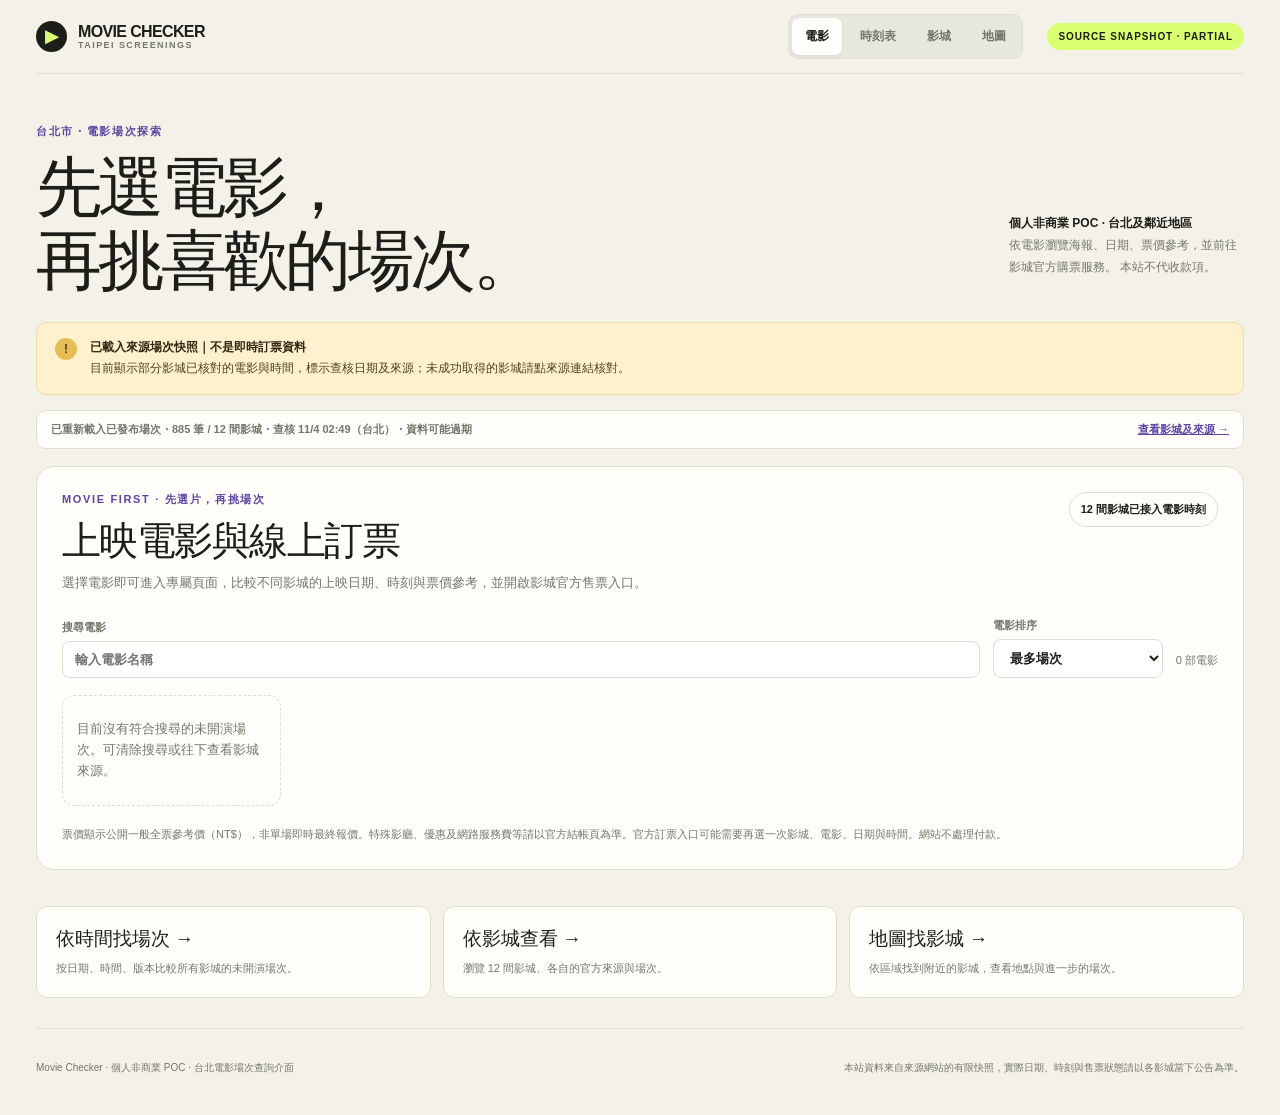
==== commit 5cac6431: "Show expanded Taipei cinema directory with distinct synced-source wording on index.html" ====
--- a/index.html
+++ b/index.html
@@ -7,6 +7,7 @@
 <link rel="stylesheet" href="./app.css">
 <link rel="stylesheet" href="./movie-pages.css">
 <script defer src="./demo-catalog.js"></script>
+<script defer src="./theater-directory.js"></script>
 <script defer src="./app-core.js"></script>
 <script defer src="./movie-pages.js"></script>
 <meta name="movie-checker-hosting" content="snapshot"></head>
@@ -51,7 +52,7 @@
       <h2 id="film-explorer-title">上映電影與線上訂票</h2>
       <p>選擇電影即可進入專屬頁面，比較不同影城的上映日期、時刻與票價參考，並開啟影城官方售票入口。</p>
     </div>
-    <span class="film-explorer-kicker">台北／新北 · 12 間影城</span>
+    <span class="film-explorer-kicker">12 間影城已接入電影時刻</span>
   </div>
   <div id="film-tools" class="film-tools">
     <label class="film-search-label" for="film-search">搜尋電影<input id="film-search" type="search" placeholder="輸入電影名稱" autocomplete="off"></label>
@@ -108,7 +109,7 @@
           <div id="source-health" class="filter-foot" style="white-space:pre-line;margin:0 0 16px"></div><label class="field" id="extra-date-field" style="margin:0 0 16px"><span id="date-scope-note">其他日期（含預售場次）</span><input id="date-picker" type="date"></label><div id="screening-view" class="screening-list"></div>
           <div id="cinema-view" class="venue-list hidden"></div>
           <div id="map-layout" class="map-layout hidden">
-            <div class="map-destination"><span class="venue-kicker">GOOGLE MAPS · 地點導覽</span><h3 id="map-selected-name"></h3><p id="map-selected-address"></p><iframe id="theatre-map" class="theatre-map" title="Google Maps 影城位置" loading="lazy" referrerpolicy="strict-origin-when-cross-origin" allowfullscreen=""></iframe><span class="map-hint">可直接在此拖曳、縮放與查看位置；選擇其他影城會切換地圖。地圖由 Google 提供。</span><a id="map-launch" class="map-open" target="_blank" rel="noopener noreferrer">地圖無法載入？在 Google Maps 查看 ↗</a><a id="map-showtimes" class="map-route-link" href="./showtimes.html">查看這間影城場次 →</a></div>
+            <div class="map-destination"><span class="venue-kicker">GOOGLE MAPS · 地點導覽</span><h3 id="map-selected-name"></h3><p id="map-selected-address"></p><p id="map-cinema-status" class="map-status-note" aria-live="polite"></p><iframe id="theatre-map" class="theatre-map" title="Google Maps 影城位置" loading="lazy" referrerpolicy="strict-origin-when-cross-origin" allowfullscreen=""></iframe><span class="map-hint">可直接在此拖曳、縮放與查看位置；選擇其他影城會切換地圖。地圖由 Google 提供。</span><a id="map-launch" class="map-open" target="_blank" rel="noopener noreferrer">地圖無法載入？在 Google Maps 查看 ↗</a><a id="map-showtimes" class="map-route-link" href="./showtimes.html">查看這間影城場次 →</a></div>
             <div class="map-venues"><h3>選擇影城</h3><div id="map-place-list"></div></div>
           </div>
           <p id="empty-state" class="empty hidden">目前沒有符合條件的未開演場次。請調整日期或篩選，並查看來源狀態；未取得資料不代表沒有放映。</p>
@@ -132,8 +133,8 @@
   <p id="personal-import-status" role="status" aria-live="polite" style="margin:8px 0 0;font-weight:600;"></p>
 </section></details>
       <section class="live-source-section" id="live-showtimes" aria-labelledby="live-showtimes-title">
- <div class="live-source-heading"><div><p class="eyebrow">SOURCE LINKS · 影城資訊</p><h2 id="live-showtimes-title">電影院官方網址</h2></div>
- <p>按下影城集團名稱即可展開各戲院場次網址。外部頁面提供最新公布資訊；本站提供<strong>已發布的來源場次快照</strong>，部分影城以開眼電影網備援，實際購票資訊以影城公告為準。</p></div>
+ <div class="live-source-heading"><div><p class="eyebrow">SOURCE LINKS · 影城資訊</p><h2 id="live-showtimes-title">已接入場次同步的影城來源</h2></div>
+ <p>這裡列出<strong>已接入自動場次的 12 間影城</strong>來源。上方影城名錄另包含尚未接入同步的影城；後者不會出現虛構場次。部分影城使用開眼電影網備援，購票前請至原站確認。</p></div>
  <div class="cinema-source-accordion" aria-label="依影城集團展開網址"><details class="cinema-source-group">
  <summary><span class="cinema-source-summary-main"><span class="cinema-source-dot" aria-hidden="true"></span><span class="cinema-source-summary-text"><strong>威秀影城</strong><small>9 間影城 · 台北、新北</small></span></span><span class="cinema-source-action"><span class="cinema-source-action-label">顯示影城網址</span><span class="cinema-source-chevron" aria-hidden="true">⌄</span></span></summary>
  <div class="live-cinema-grid"><article class="live-cinema-card"><span class="live-cinema-meta">信義區</span><h4>台北信義威秀影城</h4><p>台北市信義區松壽路20號</p><a href="https://www.vscinemas.com.tw/theater/detail.aspx?id=1" target="_blank" rel="noopener noreferrer" aria-label="開啟台北信義威秀影城的威秀官方影城頁">威秀官方影城頁 ↗</a></article>
--- a/app.css
+++ b/app.css
@@ -224,6 +224,11 @@
 .page-movies .movie-explorer{margin-top:17px;}
 .page-movies .live-source-section,.page-movies #personal-import,.page-movies .demo-section-title,.page-movies .toolbar,.page-movies .layout{display:none;}
 .page-showtimes .movie-explorer,.page-showtimes .live-source-section{display:none;}
+.page-movies .advanced-import,.page-cinemas .advanced-import,.page-map .advanced-import{display:none;}
+.advanced-import{margin:24px 0;border:1px solid var(--line);border-radius:11px;background:var(--card);}
+.advanced-import>summary{cursor:pointer;font-size:13px;font-weight:750;padding:16px 19px;color:var(--ink);}
+.advanced-import>summary:hover{color:var(--purple);}
+.advanced-import #personal-import{margin:0!important;border:none!important;border-top:1px solid var(--line)!important;}
 .page-cinemas .movie-explorer,.page-cinemas #personal-import,.page-cinemas .demo-section-title{display:none;}
 .page-map .movie-explorer,.page-map #personal-import,.page-map .demo-section-title,.page-map .live-source-section{display:none;}
 .page-cinemas .live-source-section{margin-top:28px;}
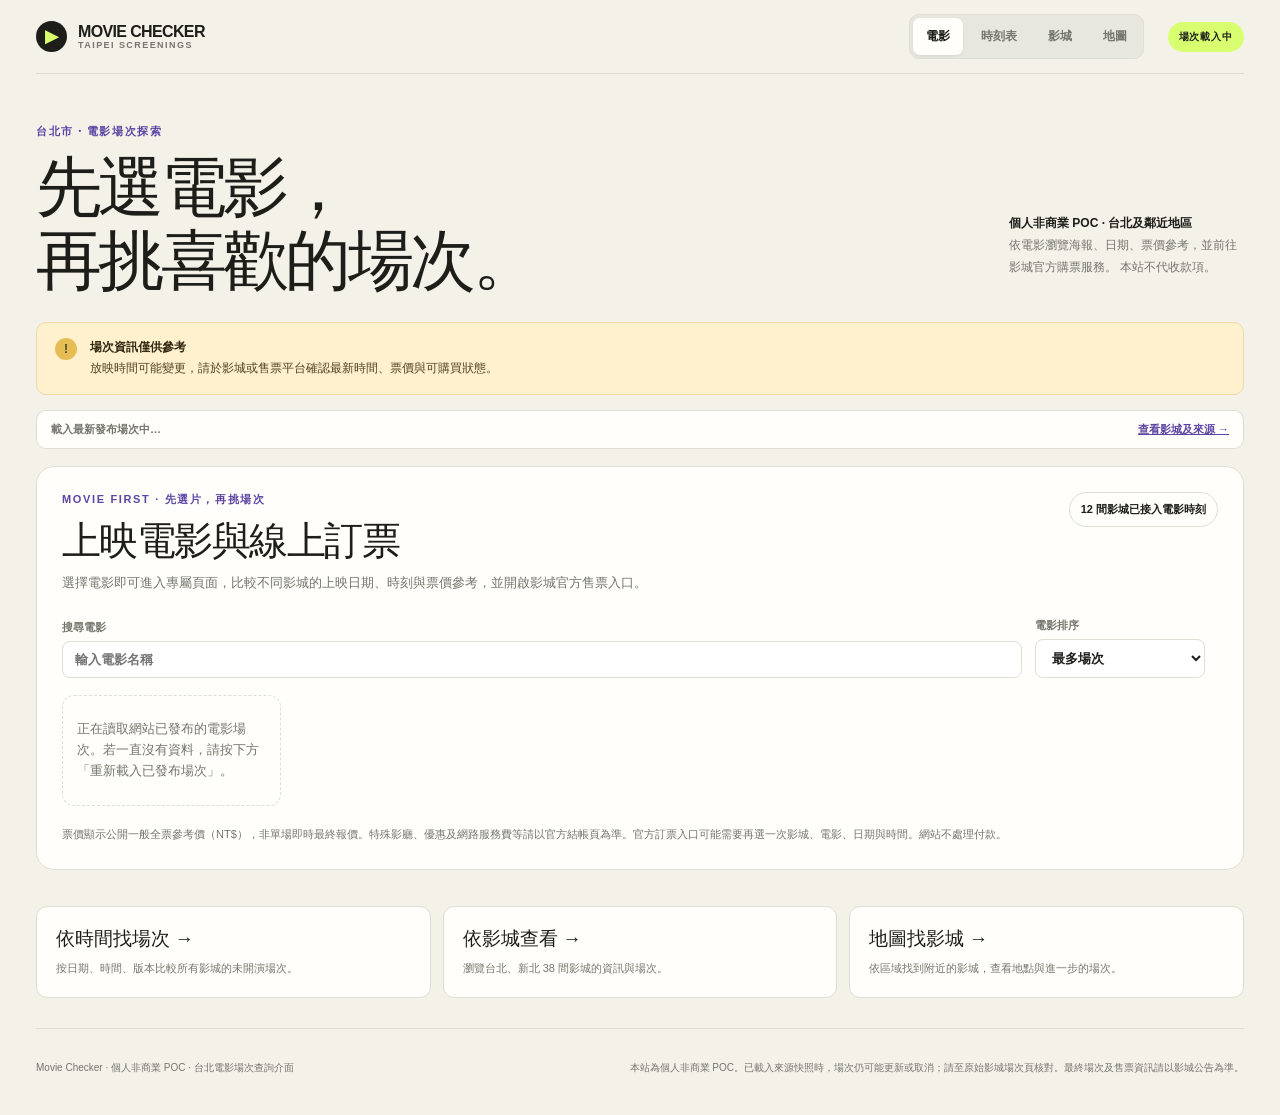
==== commit 21aced08: "Hide demo preview and collapse developer-only source status" ====
--- a/index.html
+++ b/index.html
@@ -25,7 +25,7 @@
           <a href="./cinemas.html" data-nav="cinemas">影城</a>
           <a href="./map.html" data-nav="map">地圖</a>
         </nav>
-        <span class="demo-label">SOURCE SNAPSHOT · CHECKING</span>
+        <span class="demo-label">場次載入中</span>
       </div>
     </header>
 
@@ -40,7 +40,7 @@
 
       <aside class="demo-banner" aria-label="場次資料說明">
         <span class="demo-icon" aria-hidden="true">!</span>
-        <div><b>個人非商業 POC｜全部電影與場次皆為虛構</b>這是用於測試搜尋、篩選、排序、影城和地圖功能的模擬資料。並非官方電影放映時間，請勿依此訂票或安排行程。「更新場次」僅重新載入這份測試快照。</div>
+        <div><b>場次資訊僅供參考</b>放映時間可能變更，請於影城或售票平台確認最新時間、票價與可購買狀態。</div>
       </aside>
 
       
@@ -65,7 +65,7 @@
 </section>
 <div class="page-jump-grid" aria-label="其他瀏覽方式">
   <a href="./showtimes.html"><strong>依時間找場次 →</strong><span>按日期、時間、版本比較所有影城的未開演場次。</span></a>
-  <a href="./cinemas.html"><strong>依影城查看 →</strong><span>瀏覽 12 間影城、各自的官方來源與場次。</span></a>
+  <a href="./cinemas.html"><strong>依影城查看 →</strong><span>瀏覽台北、新北 38 間影城的資訊與場次。</span></a>
   <a href="./map.html"><strong>地圖找影城 →</strong><span>依區域找到附近的影城，查看地點與進一步的場次。</span></a>
 </div>
 
@@ -103,10 +103,10 @@
             <div class="results-controls"><label class="sort-control" id="sort-control">排序<select id="sort-order" aria-describedby="sort-note"><option value="time">時間（最近開演）</option><option value="movie">電影（各版本分開）</option><option value="version">版本（各電影分開）</option></select></label><span id="result-count" class="result-count" aria-live="polite"></span></div>
           </div>
           <p class="sort-note" id="sort-note">同義版本合併選擇與計數，例如「數位(英)」與「數位‧英文版」統一為「數位（英語）」。不同語言、3D、特殊影廳及活動場保留區分；各場次仍顯示官方原始版本。</p>
-          <div class="status-line"><span class="status-dot" aria-hidden="true"></span><span id="sync-time" role="status" aria-live="polite">讀取已發布的來源快照…</span><button type="button" class="refresh-button" id="refresh-catalog" aria-describedby="refresh-note">↻ 重新載入已發布場次</button><button type="button" class="refresh-button" id="toggle-demo-preview" aria-pressed="false">查看虛構測試資料</button></div>
+          <div class="status-line"><span class="status-dot" aria-hidden="true"></span><span id="sync-time" role="status" aria-live="polite">讀取已發布的來源快照…</span><button type="button" class="refresh-button" id="refresh-catalog" aria-describedby="refresh-note">↻ 重新載入已發布場次</button></div>
           <div class="refresh-help hidden" id="refresh-help"><p>無法讀取已發布的場次快照。請確認網路後再試；目前顯示的資料會保留。</p></div>
           <p class="sr-only" id="refresh-note">重新載入 GitHub Pages 已發布的來源快照，保留目前篩選；資料由站點排程更新，不會從瀏覽器直接抓取影城。</p>
-          <div id="source-health" class="filter-foot" style="white-space:pre-line;margin:0 0 16px"></div><label class="field" id="extra-date-field" style="margin:0 0 16px"><span id="date-scope-note">其他日期（含預售場次）</span><input id="date-picker" type="date"></label><div id="screening-view" class="screening-list"></div>
+          <details id="source-details" class="developer-details"><summary>進階來源資訊（唯讀）</summary><div id="source-health" class="filter-foot" aria-label="影城同步來源明細"></div></details><label class="field" id="extra-date-field" style="margin:0 0 16px"><span id="date-scope-note">其他日期（含預售場次）</span><input id="date-picker" type="date"></label><div id="screening-view" class="screening-list"></div>
           <div id="cinema-view" class="venue-list hidden"></div>
           <div id="map-layout" class="map-layout hidden">
             <div class="map-destination"><span class="venue-kicker">GOOGLE MAPS · 地點導覽</span><h3 id="map-selected-name"></h3><p id="map-selected-address"></p><p id="map-cinema-status" class="map-status-note" aria-live="polite"></p><iframe id="theatre-map" class="theatre-map" title="Google Maps 影城位置" loading="lazy" referrerpolicy="strict-origin-when-cross-origin" allowfullscreen=""></iframe><span class="map-hint">可直接在此拖曳、縮放與查看位置；選擇其他影城會切換地圖。地圖由 Google 提供。</span><a id="map-launch" class="map-open" target="_blank" rel="noopener noreferrer">地圖無法載入？在 Google Maps 查看 ↗</a><a id="map-showtimes" class="map-route-link" href="./showtimes.html">查看這間影城場次 →</a></div>
@@ -161,7 +161,7 @@
 
     <footer>
       <p>Movie Checker · 個人非商業 POC · 台北電影場次查詢介面</p>
-      <p>本站為個人非商業 POC。已載入來源快照時，場次仍可能更新或取消；請至原始影城場次頁核對。虛構測試資料另行標示。</p>
+      <p>本站為個人非商業 POC。已載入來源快照時，場次仍可能更新或取消；請至原始影城場次頁核對。最終場次及售票資訊請以影城公告為準。</p>
     </footer>
   </div>
 
--- a/app.css
+++ b/app.css
@@ -243,3 +243,16 @@
 .page-map .map-route-link{display:inline-block;margin-top:10px;padding:10px 12px;border-radius:7px;background:var(--ink);color:var(--acid);font-size:12px;font-weight:750;text-decoration:none;}
 .page-cinemas .live-source-section{background:transparent;}
 @media(max-width:760px){.topbar{align-items:flex-start;}.topbar .demo-label{display:none}.site-nav{width:100%;justify-content:space-between}.site-nav a{padding:9px;flex:1;text-align:center;font-size:11px}.hero{padding-top:26px}.page-jump-grid{grid-template-columns:1fr;}}
+
+/* Directory-only cinema entries are never represented as zero-film cinemas. */
+.venue-coverage{align-self:flex-start;margin:0 0 11px;padding:6px 9px;border-radius:7px;font-size:10px;font-weight:800;letter-spacing:.01em}
+.venue-covered{background:#e4f2dc;color:#284c31}
+.venue-unconnected{background:#f4e9d6;color:#6f511f}
+.map-status-note{font-size:12px;color:var(--muted);line-height:1.6;margin:7px 0}
+.map-place small{display:block;margin-top:3px;font-size:10px;color:var(--muted)}
+.page-cinemas .venue-card[data-coverage="directory"]{background:#faf8f1}
+.page-cinemas .venue-card p{min-height:54px}
+.page-cinemas .venue-actions{display:flex;flex-wrap:wrap;gap:8px}
+.page-cinemas .venue-actions a{white-space:normal}
+.page-map #map-place-list{max-height:520px;overflow-y:auto}
+@media(max-width:700px){.page-map #map-place-list{max-height:290px}}
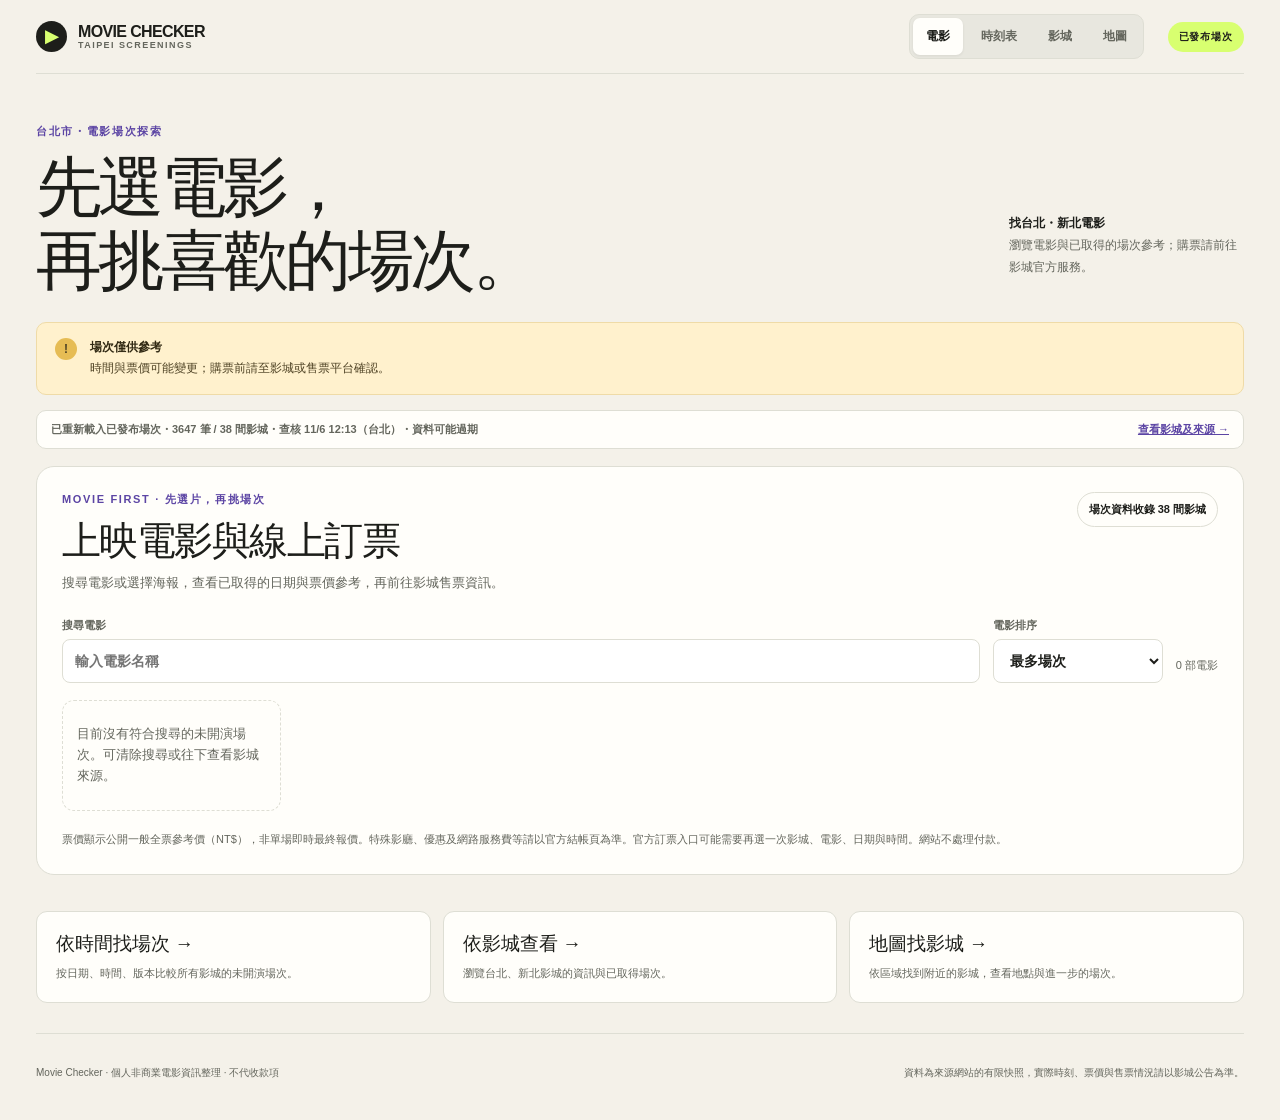
==== commit 0557aca1: "Fix final Movie Checker UX review findings" ====
--- a/index.html
+++ b/index.html
@@ -35,12 +35,12 @@
           <p class="eyebrow">台北市・電影場次探索</p>
           <h1 id="main-title">先選電影，<br>再挑喜歡的場次。</h1>
         </div>
-        <p class="hero-note"><strong>個人非商業 POC · 台北及鄰近地區</strong><br>依電影瀏覽海報、日期、票價參考，並前往影城官方購票服務。 本站不代收款項。</p>
+        <p class="hero-note"><strong>找台北・新北電影</strong><br>瀏覽電影與已取得的場次參考；購票請前往影城官方服務。</p>
       </section>
 
       <aside class="demo-banner" aria-label="場次資料說明">
         <span class="demo-icon" aria-hidden="true">!</span>
-        <div><b>場次資訊僅供參考</b>放映時間可能變更，請於影城或售票平台確認最新時間、票價與可購買狀態。</div>
+        <div><b>場次僅供參考</b>時間與票價可能變更；購票前請至影城或售票平台確認。</div>
       </aside>
 
       
@@ -50,9 +50,9 @@
   <div class="film-explorer-head">
     <div><p class="eyebrow">MOVIE FIRST · 先選片，再挑場次</p>
       <h2 id="film-explorer-title">上映電影與線上訂票</h2>
-      <p>選擇電影即可進入專屬頁面，比較不同影城的上映日期、時刻與票價參考，並開啟影城官方售票入口。</p>
+      <p>搜尋電影或選擇海報，查看已取得的日期與票價參考，再前往影城售票資訊。</p>
     </div>
-    <span class="film-explorer-kicker">12 間影城已接入電影時刻</span>
+    <span class="film-explorer-kicker">正在讀取影城場次</span>
   </div>
   <div id="film-tools" class="film-tools">
     <label class="film-search-label" for="film-search">搜尋電影<input id="film-search" type="search" placeholder="輸入電影名稱" autocomplete="off"></label>
@@ -65,7 +65,7 @@
 </section>
 <div class="page-jump-grid" aria-label="其他瀏覽方式">
   <a href="./showtimes.html"><strong>依時間找場次 →</strong><span>按日期、時間、版本比較所有影城的未開演場次。</span></a>
-  <a href="./cinemas.html"><strong>依影城查看 →</strong><span>瀏覽台北、新北 38 間影城的資訊與場次。</span></a>
+  <a href="./cinemas.html"><strong>依影城查看 →</strong><span>瀏覽台北、新北影城的資訊與已取得場次。</span></a>
   <a href="./map.html"><strong>地圖找影城 →</strong><span>依區域找到附近的影城，查看地點與進一步的場次。</span></a>
 </div>
 
@@ -129,12 +129,12 @@
     <textarea id="personal-showtimes-paste" rows="5" aria-describedby="personal-import-help" placeholder="cinemaId,title,date,time,format" style="width:100%;max-width:100%;padding:10px;border:1px solid var(--line);border-radius:7px;font:inherit;font-size:13px;"></textarea>
     <button id="personal-import-paste-button" type="button" class="refresh-button" style="margin:8px 0 0;">預覽貼上的場次</button>
   </details>
-  <p id="personal-import-help" style="margin:10px 0 0;font-size:13px;">CSV 欄位：cinemaId,title,date,time,format（台北時間）。支援本站追蹤的 12 間影城、最多 2,000 筆，來源連結使用網站現有的官方場次入口。</p>
+  <p id="personal-import-help" style="margin:10px 0 0;font-size:13px;">CSV 欄位：cinemaId,title,date,time,format（台北時間）。cinemaId 須符合本站影城名錄；最多 2,000 筆，來源連結使用網站現有的影城資訊入口。</p>
   <p id="personal-import-status" role="status" aria-live="polite" style="margin:8px 0 0;font-weight:600;"></p>
 </section></details>
       <section class="live-source-section" id="live-showtimes" aria-labelledby="live-showtimes-title">
- <div class="live-source-heading"><div><p class="eyebrow">SOURCE LINKS · 影城資訊</p><h2 id="live-showtimes-title">已接入場次同步的影城來源</h2></div>
- <p>這裡列出<strong>已接入自動場次的 12 間影城</strong>來源。上方影城名錄另包含尚未接入同步的影城；後者不會出現虛構場次。部分影城使用開眼電影網備援，購票前請至原站確認。</p></div>
+ <div class="live-source-heading"><div><p class="eyebrow">SOURCE LINKS · 影城資訊</p><h2 id="live-showtimes-title">早期接入的影城場次來源</h2></div>
+ <p>以下為最早接入同步的 12 間影城來源連結。其他影城的來源資訊會顯示在上方名錄卡片；未取得場次不代表沒有放映，購票前請至原站確認。</p></div>
  <div class="cinema-source-accordion" aria-label="依影城集團展開網址"><details class="cinema-source-group">
  <summary><span class="cinema-source-summary-main"><span class="cinema-source-dot" aria-hidden="true"></span><span class="cinema-source-summary-text"><strong>威秀影城</strong><small>9 間影城 · 台北、新北</small></span></span><span class="cinema-source-action"><span class="cinema-source-action-label">顯示影城網址</span><span class="cinema-source-chevron" aria-hidden="true">⌄</span></span></summary>
  <div class="live-cinema-grid"><article class="live-cinema-card"><span class="live-cinema-meta">信義區</span><h4>台北信義威秀影城</h4><p>台北市信義區松壽路20號</p><a href="https://www.vscinemas.com.tw/theater/detail.aspx?id=1" target="_blank" rel="noopener noreferrer" aria-label="開啟台北信義威秀影城的威秀官方影城頁">威秀官方影城頁 ↗</a></article>
@@ -160,8 +160,8 @@
     </main>
 
     <footer>
-      <p>Movie Checker · 個人非商業 POC · 台北電影場次查詢介面</p>
-      <p>本站為個人非商業 POC。已載入來源快照時，場次仍可能更新或取消；請至原始影城場次頁核對。最終場次及售票資訊請以影城公告為準。</p>
+      <p>Movie Checker · 個人非商業電影資訊整理 · 不代收款項</p>
+      <p>已載入來源快照的場次仍可能更新或取消；請至影城官方場次頁核對，最終售票資訊以影城公告為準。</p>
     </footer>
   </div>
 
@@ -169,4 +169,4 @@
   
 
 
-</body></html>+</body></html>
--- a/app.css
+++ b/app.css
@@ -4,7 +4,7 @@
       --paper: #f4f1e9;
       --card: #fffefa;
       --ink: #1d1e1a;
-      --muted: #74766d;
+      --muted: #64665d;
       --line: #deded4;
       --acid: #d8ff70;
       --purple: #5c45a4;
@@ -147,7 +147,6 @@
       .shell { padding: 0 16px; }
       .topbar { height: 62px; }
       .top-links { gap: 12px; }
-      .top-links a:first-child { display: none; }
       .hero { display: block; padding: 34px 0 20px; }
       h1 { font-size: clamp(38px, 11vw, 54px); }
       .hero-note { max-width: none; padding: 13px 0 0; }
@@ -225,7 +224,7 @@
 .page-movies .live-source-section,.page-movies #personal-import,.page-movies .demo-section-title,.page-movies .toolbar,.page-movies .layout{display:none;}
 .page-showtimes .movie-explorer,.page-showtimes .live-source-section{display:none;}
 .page-movies .advanced-import,.page-cinemas .advanced-import,.page-map .advanced-import{display:none;}
-.advanced-import{margin:24px 0;border:1px solid var(--line);border-radius:11px;background:var(--card);}
+.advanced-import{display:none!important;margin:24px 0;border:1px solid var(--line);border-radius:11px;background:var(--card);}
 .advanced-import>summary{cursor:pointer;font-size:13px;font-weight:750;padding:16px 19px;color:var(--ink);}
 .advanced-import>summary:hover{color:var(--purple);}
 .advanced-import #personal-import{margin:0!important;border:none!important;border-top:1px solid var(--line)!important;}
@@ -236,12 +235,35 @@
 .page-showtimes .page-data-summary-wrap,.page-cinemas .page-data-summary-wrap,.page-map .page-data-summary-wrap{display:none;}
 .page-cinemas .view-switch,.page-map .view-switch,.page-showtimes .view-switch{display:none;}
 .page-cinemas .toolbar,.page-map .toolbar{display:none;}
-.page-map #extra-date-field,.page-map #source-health{display:none!important;}
+.page-cinemas #extra-date-field,.page-map #extra-date-field,.page-map #source-health{display:none!important;}
 .page-cinemas .movie-picker,.page-map .movie-picker{display:none;}
 .page-cinemas #sort-control,.page-cinemas #sort-note,.page-map #sort-control,.page-map #sort-note{display:none!important;}
 .page-showtimes .movie-title a{text-decoration:none;}.page-showtimes .movie-title a:hover{text-decoration:underline;}
 .page-map .map-route-link{display:inline-block;margin-top:10px;padding:10px 12px;border-radius:7px;background:var(--ink);color:var(--acid);font-size:12px;font-weight:750;text-decoration:none;}
 .page-cinemas .live-source-section{background:transparent;}
+
+.directory-filter-disclosure{grid-column:1/-1;margin-top:10px;border:1px solid var(--line);border-radius:7px;background:var(--card);}
+.directory-filter-disclosure>summary{display:flex;justify-content:space-between;align-items:center;gap:12px;min-height:44px;padding:9px 12px;list-style:none;cursor:pointer;font-size:12px;font-weight:750;}
+.directory-filter-disclosure>summary::-webkit-details-marker{display:none;}
+.directory-filter-disclosure>summary span{color:var(--muted);font-size:11px;font-weight:500;}
+.directory-filter-options{padding:0 12px 12px;}
+.directory-filter-options .field:first-child{grid-column:auto;}
+.directory-filter-disclosure>summary:focus-visible{outline:3px solid var(--purple);outline-offset:-3px;}
+
+@media(max-width:620px){
+  .hero{display:block;padding:20px 0 12px;}
+  .hero .eyebrow{margin-bottom:7px;font-size:10px;}
+  h1{font-size:clamp(31px,8.2vw,38px);line-height:1.12;}
+  .hero-note{max-width:none;margin:8px 0 0;padding:0;font-size:11px;line-height:1.5;}
+  .hero-note strong{display:block;margin-bottom:2px;}
+  .demo-banner{gap:9px;padding:9px 11px;font-size:11px;line-height:1.45;}
+  .demo-icon{width:19px;height:19px;flex-basis:19px;}
+  .page-data-summary-wrap{margin:9px 0 2px;padding:8px 10px;gap:7px;}
+  .page-movies .movie-explorer{margin:10px 0 20px;padding:13px;}
+  .film-explorer-head h2{font-size:24px;}
+  .film-explorer-head p:not(.eyebrow){margin-top:6px;font-size:12px;line-height:1.5;}
+  .film-tools{gap:9px;margin:13px 0 10px;}
+}
 @media(max-width:760px){.topbar{align-items:flex-start;}.topbar .demo-label{display:none}.site-nav{width:100%;justify-content:space-between}.site-nav a{padding:9px;flex:1;text-align:center;font-size:11px}.hero{padding-top:26px}.page-jump-grid{grid-template-columns:1fr;}}
 
 /* Directory-only cinema entries are never represented as zero-film cinemas. */
@@ -256,3 +278,89 @@
 .page-cinemas .venue-actions a{white-space:normal}
 .page-map #map-place-list{max-height:520px;overflow-y:auto}
 @media(max-width:700px){.page-map #map-place-list{max-height:290px}}
+
+/* Read-only synchronization diagnostics stay collapsed until visitors request details. */
+.developer-details{margin:12px 0 18px;border:1px solid var(--line);border-radius:11px;background:var(--card);overflow:hidden;}
+.developer-details>summary{padding:12px 16px;cursor:pointer;list-style:none;color:var(--muted);font-size:12px;font-weight:650;display:flex;justify-content:space-between;align-items:center;}
+.developer-details>summary::-webkit-details-marker{display:none;}
+.developer-details>summary::after{content:'⌄';font-size:18px;transition:transform .2s;}
+.developer-details[open]>summary::after{transform:rotate(180deg);}
+.developer-details>summary:focus-visible{outline:3px solid var(--purple);outline-offset:-3px;}
+.developer-details #source-health{padding:12px 16px;border-top:1px solid var(--line);white-space:pre-line;max-height:280px;overflow-y:auto;font-size:11px;line-height:1.7;margin:0;}
+.page-map .developer-details{display:none;}
+
+/* UX pass: showtimes first, one clear calendar, readable filters and comfortable tap targets. */
+.page-showtimes .showtimes-date-toolbar { align-items:flex-end; gap:16px; }
+.page-showtimes .showtimes-date-toolbar .date-strip { flex:1 1 0; min-width:0; }
+.page-showtimes .date-button { min-height:74px; min-width:100px; }
+.page-showtimes .date-button small { display:block; margin-top:5px; font-size:11px; line-height:1.25; color:var(--muted); }
+.page-showtimes .date-button[aria-pressed="true"] small { color:var(--acid); }
+.page-showtimes .date-jump { flex:0 0 180px; display:flex; flex-direction:column; gap:6px; color:var(--ink); font-size:12px; font-weight:700; }
+.page-showtimes .date-jump input { width:100%; min-height:44px; padding:8px 11px; border:1px solid var(--line); border-radius:9px; background:var(--card); color:var(--ink); font-size:14px; }
+.page-showtimes .date-jump input:focus-visible { outline-offset:2px; }
+.page-showtimes .filter-disclosure>summary { display:flex; flex-direction:column; align-items:flex-start; gap:4px; position:relative; padding-right:24px; list-style:none; cursor:pointer; font:500 21px/1.3 var(--serif); }
+.page-showtimes .filter-disclosure>summary::-webkit-details-marker { display:none; }
+.page-showtimes .filter-disclosure>summary::after { content:'⌄'; position:absolute; top:0; right:0; font:700 20px/1 sans-serif; color:var(--purple); transition:transform .15s ease; }
+.page-showtimes .filter-disclosure[open]>summary::after { transform:rotate(180deg); }
+.page-showtimes .filter-disclosure>summary span { font:500 11px/1.5 "Noto Sans TC","PingFang TC",sans-serif; color:var(--muted); }
+.page-showtimes .filter-disclosure[open]>summary { margin-bottom:12px; }
+.page-showtimes .field input,.page-showtimes .field select { font-size:14px; min-height:42px; }
+.page-showtimes .sort-details { margin:0 0 12px; font-size:12px; color:var(--muted); }
+.page-showtimes .sort-details>summary { display:inline-block; padding:5px 0; cursor:pointer; color:var(--purple); font-size:12px; font-weight:700; }
+.page-showtimes .sort-details p { margin:6px 0 0; line-height:1.65; }
+.page-showtimes .screening-actions .action-link { min-height:44px; padding:10px 12px; font-size:12px; }
+.page-showtimes .screening-actions .map-quick-link { font-size:12px; }
+.page-cinemas .venue-actions a { flex:1 1 142px; min-height:44px; padding:10px 9px; font-size:12px; line-height:1.45; }
+@media (hover:hover) {
+  .page-showtimes .date-button:hover { border-color:var(--purple); }
+  .page-showtimes .sort-details>summary:hover { text-decoration:underline; }
+  .page-showtimes .filter-disclosure>summary:hover { color:var(--purple); }
+  .page-cinemas .venue-actions a:hover { border-color:var(--purple); background:var(--paper); }
+}
+@media (max-width:620px) {
+  .page-showtimes .showtimes-date-toolbar { display:flex; flex-direction:column; align-items:stretch; gap:8px; }
+  .page-showtimes .showtimes-date-toolbar .date-strip { width:100%; flex:auto; }
+  .page-showtimes .date-jump { width:100%; flex:auto; display:grid; grid-template-columns:1fr minmax(160px,1.4fr); gap:12px; align-items:center; }
+  .page-showtimes .date-button { min-width:96px; min-height:72px; }
+  .page-showtimes .filters { margin-top:2px; padding:16px; }
+  .page-showtimes .filter-disclosure>summary { min-height:44px; justify-content:center; }
+  .page-showtimes .clear-button { min-height:44px; font-size:13px; }
+  .page-showtimes .field input,.page-showtimes .field select { min-height:44px; }
+  .page-showtimes .screening-card { gap:10px; }
+  .page-cinemas .venue-actions a { flex-basis:130px; }
+}
+@media (prefers-reduced-motion:reduce) {
+  .page-showtimes .filter-disclosure>summary::after { transition:none; }
+}
+
+/* Keep navigation and the primary controls inside narrow phone viewports. */
+@media (max-width:620px) {
+  .topbar { height:auto; min-height:0; align-items:center; }
+  .top-links { width:100%; min-width:0; flex:1 0 100%; }
+  .site-nav { width:100%; min-width:0; flex:1; }
+  .site-nav a { min-width:0; min-height:44px; padding:9px 8px; }
+}
+@media (max-width:420px) {
+  h1 { font-size:clamp(30px,8.2vw,36px); line-height:1.1; }
+  .filter-controls { grid-template-columns:minmax(0,1fr); }
+  .filter-controls > * { min-width:0; }
+  .page-showtimes .date-jump { grid-template-columns:minmax(0,1fr); }
+  .page-showtimes .date-jump input { min-width:0; }
+}
+@media (max-width:620px) {
+  .field input,.field select,.date-jump input,.sort-control select,
+  .clear-button,.refresh-button { min-height:44px; }
+  .movie-picker > summary,.movie-clear,.page-showtimes .sort-details > summary { min-height:44px; }
+  .page-showtimes .sort-details > summary { display:inline-flex; align-items:center; }
+  .page-showtimes .screening-actions .map-quick-link { display:inline-flex; min-height:44px; align-items:center; }
+}
+
+/* Cinema and map directories do not filter by screening format. */
+.page-cinemas .format-field,.page-map .format-field{display:none!important;}
+
+@media(max-width:620px){
+  .hero{padding:20px 0 12px;}
+  .hero-note{margin-top:7px;}
+  .demo-banner{padding:9px 11px;}
+  .page-map .layout{flex-direction:column-reverse;}
+}
--- a/movie-pages.css
+++ b/movie-pages.css
@@ -20,7 +20,7 @@
 .film-tile-meta{font-size:11px;color:var(--muted)}
 .film-tile-cta{margin-top:auto;color:var(--purple);font-size:11px;font-weight:800;text-decoration:none;line-height:1.5}
 .film-detail{padding-top:16px;border-top:1px solid var(--line)}
-.film-back{display:inline-block;margin-bottom:17px;color:var(--purple);font-weight:700;font-size:13px;text-decoration:none}
+.film-back{display:inline-flex;align-items:center;min-height:44px;margin-bottom:17px;color:var(--purple);font-weight:700;font-size:13px;text-decoration:none}
 .film-detail-head{display:grid;grid-template-columns:155px minmax(0,1fr);gap:22px;align-items:start;margin-bottom:22px}
 .film-detail-head .poster{width:155px;height:233px}
 .film-detail-head h3{margin:0 0 12px;font:500 clamp(25px,3.4vw,40px)/1.17 var(--serif);overflow-wrap:anywhere}
@@ -51,3 +51,27 @@
 @media(max-width:1080px){.film-grid{grid-template-columns:repeat(4,minmax(0,1fr))}}
 @media(max-width:770px){.movie-explorer{padding:16px}.film-grid{grid-template-columns:repeat(3,minmax(0,1fr))}.film-explorer-kicker{display:none}.film-session{grid-template-columns:1fr}.film-session-actions{justify-content:flex-start}.film-venue-guide{text-align:left}}
 @media(max-width:530px){.film-grid{grid-template-columns:repeat(2,minmax(0,1fr));gap:11px}.film-tile-info{padding:10px}.film-detail-head{grid-template-columns:96px minmax(0,1fr);gap:12px}.film-detail-head .poster{width:96px;height:144px}.film-detail-head h3{font-size:23px}.film-session-actions a{flex:1;text-align:center}.film-explorer-head{display:block}}
+
+/* UX polish: consistent, reachable actions without losing the editorial poster grid. */
+.film-tile-cta { display:inline-flex; align-items:center; min-height:44px; padding:6px 0; font-size:12px; line-height:1.45; }
+.film-date-tabs button { min-height:44px; font-size:13px; }
+.film-session-actions a { display:inline-flex; align-items:center; justify-content:center; min-height:44px; font-size:12px; }
+.film-venue-select select { min-height:44px; font-size:14px; }
+.film-tools input,.film-tools select { min-height:44px; font-size:14px; }
+@media (hover:hover) {
+  .film-tile:hover { border-color:var(--purple); }
+  .film-tile-cta:hover { text-decoration:underline; }
+}
+@media(max-width:530px) {
+  .film-tile-info { min-height:128px; }
+  .film-tile-title { font-size:14px; line-height:1.45; }
+  .film-session-actions { width:100%; }
+}
+
+@media(max-width:620px) {
+  .page-movies .movie-explorer { margin:10px 0 20px; padding:13px; }
+  .page-movies .film-explorer-head { gap:8px; }
+  .page-movies .film-explorer-head h2 { font-size:24px; }
+  .page-movies .film-explorer-head p:not(.eyebrow) { margin-top:6px; font-size:12px; line-height:1.5; }
+  .page-movies .film-tools { gap:9px; margin:13px 0 10px; }
+}
